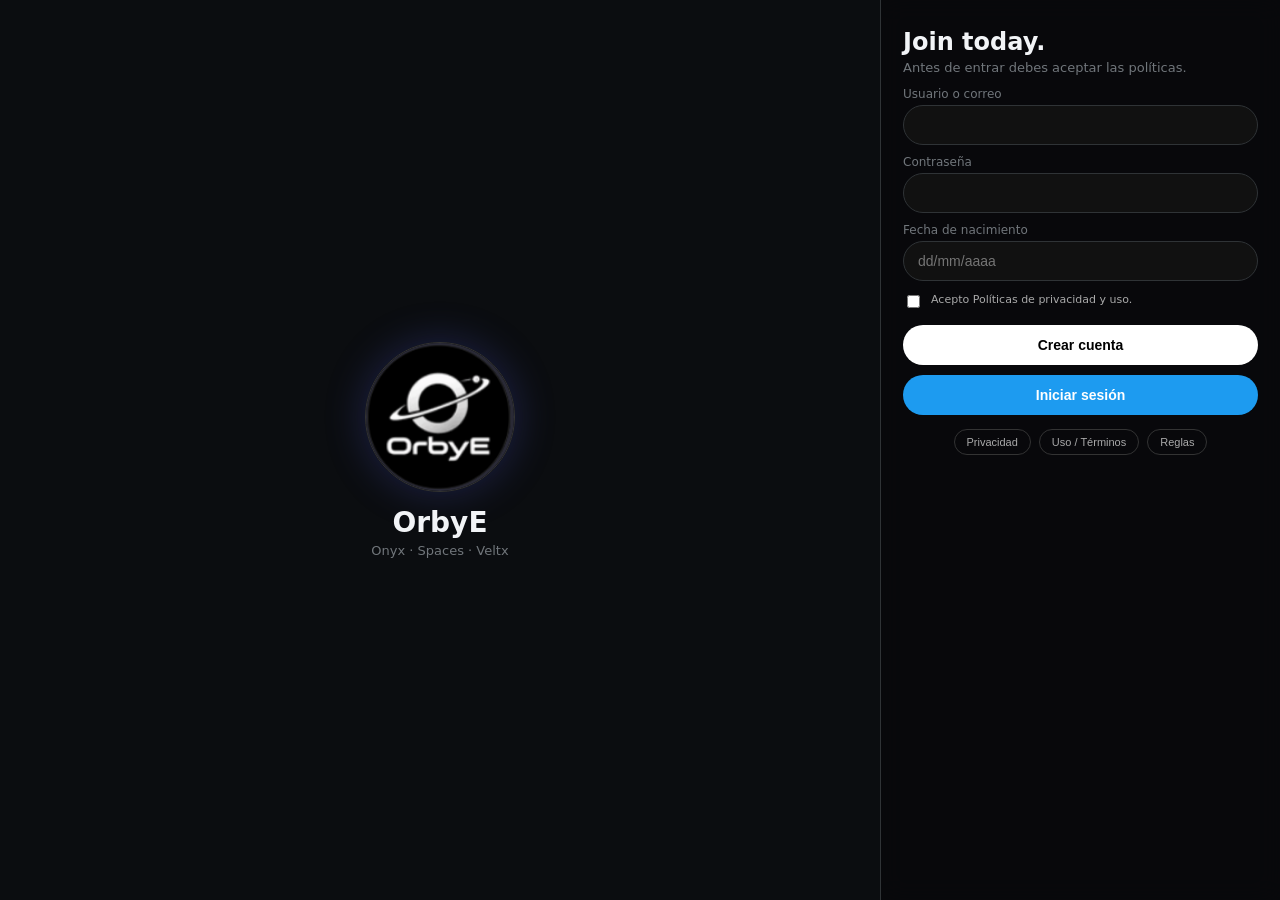
==== index.html @ 2e78db5b "Add files via upload" ====
<!DOCTYPE html>
<!--
══════════════════════════════════════════════════════════════
  OrbyE Corp v4 — PROPIEDAD DE DavidAvila (OrbyE Corporation) · Professional X layout · pure black · WallPass visual · Valt
  Cuenta creador: avilarodriguezdavid13@gmail.com
  Versión: OrbyE
  Fecha copia: 2026-10-12
  Este archivo es la copia de seguridad oficial del propietario.
  Si la cuenta es comprometida, el dueño puede restaurar desde este ZIP.
══════════════════════════════════════════════════════════════
-->

<html lang="es">
<head>
<meta charset="utf-8">
<meta name="viewport" content="width=device-width, initial-scale=1, maximum-scale=1, user-scalable=no, viewport-fit=cover">
<title>OrbyE</title>
<link rel="icon" href="[data-uri]">
<style>
:root{--bg:#000000;--panel:#0a0a0a;--panel2:#111111;--line:#2f3336;--text:#e7e9ea;--muted:#71767b;--accent:#1d9bf0;--blue:#1d9bf0;--red:#f4212e;--gold:#ffd700}
*{box-sizing:border-box}
body{margin:0;font-family:system-ui,-apple-system,BlinkMacSystemFont,"Segoe UI",Roboto,Helvetica,Arial,sans-serif;background:#000;color:var(--text);min-height:100vh}
#view-login{display:none;min-height:100vh;background:#000}
#view-login.on{display:flex}
.login-left{flex:1;display:flex;flex-direction:column;align-items:center;justify-content:center;background:radial-gradient(ellipse at 40% 40%,#14101c,#000 70%);padding:24px}
.login-left img.big{width:min(150px,42vw);height:min(150px,42vw);border-radius:50%;object-fit:cover;border:1px solid #333;box-shadow:0 0 40px rgba(88,101,242,.25)}
.login-left h1{margin:14px 0 4px;font-size:28px}
.login-left p{color:var(--muted);margin:0;font-size:13px}
.login-right{width:min(400px,100%);padding:28px 22px;background:#0a0a0e;border-left:1px solid var(--line);overflow-y:auto;max-height:100vh}
.login-right h1{margin:0 0 4px;font-size:24px}
.login-right .sub{color:var(--muted);margin:0 0 12px;font-size:13px}
.login-right label{display:block;font-size:12px;color:var(--muted);margin:10px 0 4px}
.login-right input:not([type=checkbox]){width:100%;padding:11px 14px;border-radius:999px;border:1px solid var(--line);background:#111;color:#fff;font-size:14px}
.btn{width:100%;padding:12px;border-radius:999px;border:0;font-weight:700;font-size:14px;cursor:pointer;margin-top:10px}
.btn-white{background:#fff;color:#000}.btn-blue{background:var(--blue);color:#fff}
.legal-links{display:flex;flex-wrap:wrap;gap:8px;margin-top:14px;justify-content:center}
.legal-links button{background:transparent;border:1px solid #333;color:#aaa;border-radius:999px;padding:6px 12px;font-size:11px;cursor:pointer}
#view-app{display:none}#view-app.on{display:flex;flex-direction:column;min-height:100vh}
.topbar{display:flex;align-items:center;gap:10px;padding:10px 14px;border-bottom:1px solid var(--line);background:#0a0a0e;position:sticky;top:0;z-index:40}
.topbar .brand{display:flex;align-items:center;gap:8px;font-weight:800}
.topbar .brand img{width:34px;height:34px;border-radius:50%;object-fit:cover;border:1px solid #2a2a36}
.topbar .grow{flex:1}
.topbar .who{display:flex;align-items:center;gap:8px;font-size:13px;color:var(--muted)}
.topbar .who .av,.topbar .who .av-letter{width:30px;height:30px;border-radius:50%;background:#252532;object-fit:cover;border:1px solid #333}
.topbar .who .av-letter{display:flex;align-items:center;justify-content:center;font-weight:800;font-size:12px}
.topbar button{background:var(--panel2);border:1px solid var(--line);color:#fff;border-radius:999px;padding:7px 12px;cursor:pointer;font-weight:600;font-size:12px}
.pill{font-size:11px;padding:3px 8px;border-radius:999px;background:#1a1a24;border:1px solid #333;color:#888}
.pill.ok{color:#6d6;border-color:#363}
.layout{display:flex;flex:1;min-height:0}
.side{width:220px;flex-shrink:0;background:#0b0b0f;border-right:1px solid #1c1c24;padding:12px 10px;overflow-y:auto}
.side button,.side a.nav{display:flex;align-items:center;gap:9px;width:100%;text-align:left;background:transparent;border:0;color:#b8b8c8;padding:9px 10px;border-radius:6px;cursor:pointer;font-size:13px;text-decoration:none;margin-bottom:1px}
.side button:hover,.side a.nav:hover,.side button.on{background:var(--panel2);color:#fff}
.main{flex:1;min-width:0;display:flex;flex-direction:column;overflow:auto}
.page{display:none;padding:16px;max-width:720px;width:100%;margin:0 auto}
.page.on{display:block}
.page.wide{max-width:1100px}
h2.pt{margin:0 0 12px;font-size:20px}
.verified{display:inline-flex;width:14px;height:14px;background:var(--blue);border-radius:50%;color:#fff;font-size:9px;align-items:center;justify-content:center;font-weight:900;margin-left:3px}
/* tabs */
.tabs{display:flex;gap:6px;margin-bottom:12px;flex-wrap:wrap}
.tabs button{background:#14141c;border:1px solid #2a2a36;color:#aaa;border-radius:999px;padding:8px 14px;cursor:pointer;font-weight:600;font-size:13px}
.tabs button.on{background:var(--accent);border-color:var(--accent);color:#fff}
/* home */
.home-feed{display:flex;flex-direction:column;gap:14px;max-width:720px;margin:0 auto}
.home-card{background:var(--panel);border:1px solid var(--line);border-radius:12px;overflow:hidden}
.home-card .hc-top{padding:10px 12px 0;display:flex;align-items:center;gap:8px;font-size:13px}
.home-card .hc-top b{color:#8ab4ff}
.home-card .media{background:#0a0a10;width:100%;max-height:480px;display:flex;align-items:center;justify-content:center}
.home-card .media video,.home-card .media img{width:100%;max-height:480px;object-fit:contain;background:#000}
.home-card .meta{padding:10px 12px;font-size:15px;font-weight:700}
.home-card .actions{display:flex;gap:6px;padding:0 12px 12px;flex-wrap:wrap}
.home-card .actions button{background:#1a1a24;border:1px solid #333;color:#ccc;border-radius:999px;padding:7px 12px;cursor:pointer;font-size:12px}
.home-card .actions button:hover{border-color:#555;color:#fff}
.home-empty{text-align:center;padding:40px 16px;color:var(--muted)}
.home-empty button{margin-top:10px;background:var(--red);border:0;color:#fff;font-weight:700;border-radius:999px;padding:10px 18px;cursor:pointer}
.del-btn{background:transparent;border:1px solid #442;color:#e88;border-radius:8px;padding:2px 8px;cursor:pointer;font-size:11px;margin-left:auto}
.del-btn:hover{background:#311;color:#f99}
/* ONYX feed */
#page-onyx{max-width:900px}
.onyx-list{min-height:120px}
.onyx-post{padding:12px 10px;border:1px solid var(--line);border-radius:8px;margin-bottom:10px;background:#0e0e14}
.onyx-post .row{display:flex;align-items:center;gap:8px;margin-bottom:6px}
.onyx-post .av{width:36px;height:36px;border-radius:50%;background:#252532;display:flex;align-items:center;justify-content:center;font-weight:800;font-size:13px;object-fit:cover}
.onyx-post b{color:#8ab4ff;font-size:14px}
.onyx-post .txt{font-size:15px;line-height:1.4}
.onyx-post .meta{color:#555;font-size:11px;margin-top:6px}
.onyx-post img.media{max-width:100%;max-height:320px;border-radius:12px;margin-top:8px;display:block}
.onyx-compose{display:flex;gap:8px;padding:12px 0 20px;border-top:1px solid var(--line);flex-wrap:wrap;align-items:center;background:transparent;margin-top:12px}
.onyx-compose input{flex:1;min-width:120px;background:#111;border:1px solid #333;color:#fff;border-radius:10px;padding:11px;font-size:14px}
.onyx-compose button{background:#1a1a22;border:1px solid #333;color:#ccc;border-radius:8px;padding:9px 11px;cursor:pointer}
.onyx-compose .send{background:var(--accent);border:0;color:#fff;font-weight:700;padding:10px 16px}
#emojiBar,#giphyDock{display:none;flex-wrap:wrap;gap:4px;padding:8px;background:#0c0c12;border:1px solid var(--line);border-radius:10px;margin-bottom:8px;max-height:160px;overflow:auto}
#emojiBar.on,#giphyDock.on{display:flex}
#emojiBar button{border:0;background:transparent;font-size:22px;cursor:pointer}
#giphyDock{flex-direction:column}
#giphyDock input{width:100%;margin-bottom:6px;padding:8px;border-radius:8px;border:1px solid #333;background:#111;color:#fff}
#giphyResults{display:flex;flex-wrap:wrap;gap:6px}
#giphyResults img{width:70px;height:70px;object-fit:cover;border-radius:8px;cursor:pointer}
/* ONYX GROUPS */
.groups-layout{display:grid;grid-template-columns:260px 1fr;gap:12px;min-height:420px}
@media(max-width:800px){.groups-layout{grid-template-columns:1fr}}
.groups-side{background:var(--panel);border:1px solid var(--line);border-radius:14px;display:flex;flex-direction:column;overflow:hidden}
.groups-side .gs-head{padding:12px;border-bottom:1px solid var(--line)}
.groups-side .gs-head input{width:100%;background:#0c0c12;border:1px solid #333;color:#fff;border-radius:10px;padding:9px 11px;font-size:13px;margin-bottom:8px}
.groups-side .gs-head button{width:100%;background:var(--accent);border:0;color:#fff;font-weight:700;border-radius:10px;padding:9px;cursor:pointer;font-size:13px}
.groups-list{flex:1;overflow:auto;padding:8px}
.g-item{padding:10px;border-radius:10px;cursor:pointer;margin-bottom:4px}
.g-item:hover,.g-item.on{background:#1a1a24}
.g-item b{display:block;font-size:13px}
.g-item span{font-size:11px;color:var(--muted)}
.groups-chat{background:var(--panel);border:1px solid var(--line);border-radius:14px;display:flex;flex-direction:column;min-height:420px}
.groups-chat .gc-head{padding:12px 14px;border-bottom:1px solid var(--line);font-weight:700}
.groups-chat .gc-msgs{flex:1;overflow:auto;padding:12px}
.groups-chat .gc-msgs .m{padding:8px 0;border-bottom:1px solid #1a1a24}
.groups-chat .gc-msgs .m b{color:#8ab4ff;font-size:13px}
.groups-chat .gc-in{display:flex;gap:8px;padding:10px;border-top:1px solid var(--line);flex-wrap:wrap}
.groups-chat .gc-in input{flex:1;min-width:100px;background:#0c0c12;border:1px solid #333;color:#fff;border-radius:10px;padding:10px}
.groups-chat .gc-in button{background:var(--accent);border:0;color:#fff;font-weight:700;border-radius:10px;padding:10px 14px;cursor:pointer}
.groups-empty{color:#666;text-align:center;padding:40px 16px;font-size:13px}
/* Spaces */
.space-list{display:grid;gap:10px}
.space-item{background:var(--panel);border:1px solid var(--line);border-radius:12px;padding:14px;cursor:pointer}
.space-item:hover{border-color:#3a3a55}
.space-item .tag{display:inline-block;font-size:10px;font-weight:700;color:var(--blue);background:rgba(29,155,240,.12);padding:2px 7px;border-radius:6px;margin-bottom:6px}
.space-create{display:flex;gap:8px;margin-bottom:12px;flex-wrap:wrap}
.space-create input{flex:1;min-width:110px;background:#111;border:1px solid #333;color:#fff;border-radius:10px;padding:10px}
.space-create button{background:var(--accent);border:0;color:#fff;font-weight:700;border-radius:10px;padding:10px 14px;cursor:pointer}
.space-room{display:none}.space-room.on{display:block}
.space-room .back{background:transparent;border:1px solid #333;color:#ccc;border-radius:8px;padding:6px 12px;cursor:pointer;margin-bottom:10px}
.space-posts{background:var(--panel);border:1px solid var(--line);border-radius:12px;min-height:180px;padding:12px}
.composer{display:flex;gap:8px;margin-top:10px;flex-wrap:wrap}
.composer input{flex:1;background:#111;border:1px solid #333;color:#fff;border-radius:10px;padding:10px}
.composer button{background:var(--accent);border:0;color:#fff;font-weight:700;border-radius:10px;padding:10px 14px;cursor:pointer}
/* Veltx studio */
.veltx-actions{display:flex;gap:8px;margin-bottom:12px;flex-wrap:wrap}
.veltx-actions button{background:var(--red);border:0;color:#fff;font-weight:700;border-radius:8px;padding:10px 18px;cursor:pointer;font-size:13px}
.veltx-actions button.sec{background:var(--panel2);border:1px solid var(--line);border-radius:8px}
.veltx-grid{display:grid;grid-template-columns:repeat(auto-fill,minmax(160px,1fr));gap:12px}
.veltx-card{background:var(--panel);border:1px solid var(--line);border-radius:14px;overflow:hidden;aspect-ratio:9/16;display:flex;align-items:center;justify-content:center;color:var(--muted);font-size:12px;position:relative;cursor:pointer}
.editor-box{display:none;background:linear-gradient(180deg,#14141e,#101018);border:1px solid #2e2e3a;border-radius:16px;padding:18px;margin-bottom:16px;box-shadow:0 8px 32px rgba(0,0,0,.35)}
.editor-box.on{display:block}
.editor-box .ed-head{display:flex;align-items:center;justify-content:space-between;margin-bottom:12px}
.editor-box .ed-head b{font-size:16px}
.editor-box .ed-grid{display:grid;grid-template-columns:1.1fr 0.9fr;gap:16px}
@media(max-width:800px){.editor-box .ed-grid{grid-template-columns:1fr}}
.editor-box input,.editor-box textarea{width:100%;background:#0c0c12;border:1px solid #2a2a36;color:#fff;border-radius:12px;padding:11px 12px;margin:6px 0;font-size:13px}
.editor-box .row{display:flex;gap:8px;flex-wrap:wrap;margin-top:8px}
.editor-box .row button{background:var(--accent);border:0;color:#fff;font-weight:700;border-radius:999px;padding:10px 16px;cursor:pointer;font-size:13px}
.editor-box .tools{display:flex;gap:6px;flex-wrap:wrap;margin:8px 0}
.editor-box .tools button{background:#1a1a24;border:1px solid #333;color:#ccc;border-radius:8px;padding:8px 12px;cursor:pointer;font-size:12px}
.editor-box .tools button.on{border-color:var(--accent);color:#fff}
.editor-box .preview-box{background:#0a0a10;border:1px dashed #333;border-radius:14px;min-height:260px;display:flex;align-items:center;justify-content:center;overflow:hidden;color:#666;font-size:13px;position:relative}
.editor-box .preview-box video,.editor-box .preview-box img{max-width:100%;max-height:360px;display:block}
.editor-box .overlay-text{position:absolute;left:50%;top:40%;transform:translate(-50%,-50%);color:#fff;font-weight:800;font-size:22px;text-shadow:0 2px 8px #000;pointer-events:none;text-align:center;max-width:90%}
.news-item{background:var(--panel);border:1px solid var(--line);border-radius:12px;padding:14px;margin-bottom:10px}
.news-item h3{margin:0 0 6px;font-size:15px}
.news-item p{margin:0;color:var(--muted);font-size:13px;line-height:1.45}
.wp-grid{display:grid;grid-template-columns:repeat(auto-fill,minmax(200px,1fr));gap:10px}
.wp-card{background:var(--panel);border:1px solid var(--line);border-radius:12px;padding:16px}
.wp-card button{margin-top:10px;width:100%;background:var(--panel2);border:1px solid var(--line);color:#fff;border-radius:999px;padding:9px;font-weight:700}
.wp-card button:disabled{opacity:.5}
.prof-wrap{max-width:480px}
.prof-banner{height:140px;background:linear-gradient(135deg,#1a1040,#0c1220 60%,#12101a);border-radius:16px 16px 0 0;border:1px solid var(--line);border-bottom:0;background-size:cover;background-position:center;position:relative}
.prof-banner .edit-ban{position:absolute;right:10px;bottom:10px;background:rgba(0,0,0,.55);border:1px solid #444;color:#fff;border-radius:999px;padding:6px 12px;font-size:12px;cursor:pointer}
.prof-body{background:var(--panel);border:1px solid var(--line);border-radius:0 0 16px 16px;padding:0 16px 18px}
.prof-av-row{display:flex;align-items:flex-end;gap:12px;margin-top:-36px}
.prof-av{width:80px;height:80px;border-radius:50%;background:#1e1e2a;border:3px solid var(--panel);display:flex;align-items:center;justify-content:center;font-weight:800;font-size:28px;overflow:hidden;position:relative;cursor:pointer;flex-shrink:0}
.prof-av img{width:100%;height:100%;object-fit:cover}
.prof-av .cam{position:absolute;inset:0;background:rgba(0,0,0,.45);display:none;align-items:center;justify-content:center;font-size:20px}
.prof-av:hover .cam{display:flex}
.prof-names{padding-bottom:6px}
.prof-names .n{font-weight:800;font-size:18px}
.prof-names .m{color:var(--muted);font-size:12px;margin-top:2px}
.prof-field{margin-top:12px}
.prof-field label{display:block;font-size:11px;color:var(--muted);margin-bottom:4px}
.prof-field textarea,.prof-field input{width:100%;background:#0e0e14;border:1px solid #2a2a36;color:#fff;border-radius:12px;padding:11px 12px;font-size:13px;font-family:inherit}
.prof-actions{display:flex;gap:8px;margin-top:12px;flex-wrap:wrap}
.prof-actions button{border:0;border-radius:999px;padding:10px 16px;font-weight:700;cursor:pointer;font-size:13px}
.prof-actions .save{background:var(--accent);color:#fff}
.prof-pass{margin-top:18px;padding-top:14px;border-top:1px solid var(--line)}
.prof-pass h3{margin:0 0 8px;font-size:14px}
.chat-box{background:var(--panel);border:1px solid var(--line);border-radius:12px;display:flex;flex-direction:column;min-height:320px}
.chat-msgs{flex:1;overflow:auto;padding:12px}
.chat-in{display:flex;gap:8px;padding:10px;border-top:1px solid var(--line)}
.chat-in input{flex:1;background:#111;border:1px solid #333;color:#fff;border-radius:10px;padding:10px}
.chat-in button{background:var(--accent);border:0;color:#fff;font-weight:700;border-radius:10px;padding:10px 12px;cursor:pointer}
.footer{padding:16px;border-top:1px solid var(--line);display:flex;flex-wrap:wrap;gap:10px;align-items:center;justify-content:center;font-size:12px;color:#666;margin-top:40px;position:relative}
.footer button{background:transparent;border:1px solid #333;color:#aaa;border-radius:999px;padding:6px 12px;cursor:pointer;font-size:11px}
#legalView{display:none;position:fixed;inset:0;z-index:90000;background:#0a0a0e;overflow:auto;padding:24px}
#legalView.on{display:block}
#legalView .inner{max-width:560px;margin:0 auto}
#legalView h1{font-size:22px;margin:0 0 12px}
#legalView p,#legalView li{color:#bbb;font-size:14px;line-height:1.55}
#legalView .actions{display:flex;gap:10px;margin-top:20px;flex-wrap:wrap}
#legalView .actions button{border:0;border-radius:999px;padding:11px 20px;font-weight:700;cursor:pointer}
#legalView .ok{background:var(--accent);color:#fff}
#legalView .back{background:#222;color:#fff}
#rulesModal{display:none;position:fixed;inset:0;z-index:100000;background:rgba(0,0,0,.85);align-items:center;justify-content:center;padding:20px}
#rulesModal.on{display:flex}
#rulesModal .box{max-width:460px;width:100%;background:#12121a;border:1px solid #333;border-radius:16px;padding:24px;text-align:center}
#rulesModal ul{text-align:left;color:#bbb;font-size:13px;line-height:1.55;margin:0 0 16px;padding-left:18px}
#rulesModal button{background:var(--accent);border:0;color:#fff;font-weight:700;border-radius:999px;padding:11px 24px;cursor:pointer}
#xeiePanel{display:none;position:fixed;bottom:16px;right:16px;z-index:150000;width:min(420px,94vw);height:min(560px,80vh);background:#0c0c12;border:1px solid #2a2a36;border-radius:16px;flex-direction:column;overflow:hidden;box-shadow:0 12px 48px rgba(0,0,0,.55)}
#xeiePanel.on{display:flex}
#xeiePanel .hd{padding:11px;border-bottom:1px solid var(--line);display:flex;align-items:center;font-weight:700}
#xeiePanel .hd button{margin-left:auto;background:transparent;border:0;color:#aaa;cursor:pointer;font-size:16px}
#xeieMsgs{flex:1;overflow:auto;padding:11px;font-size:13px}
#xeieMsgs .b{margin-bottom:9px;padding:8px 10px;border-radius:10px;background:#16161f;line-height:1.45}
#xeieMsgs .b.me{background:#1a2040}
#xeieIn{display:flex;gap:6px;padding:10px;border-top:1px solid var(--line)}
#xeieIn input{flex:1;background:#111;border:1px solid #333;color:#fff;border-radius:10px;padding:10px}
#xeieIn button{background:var(--accent);border:0;color:#fff;font-weight:700;border-radius:10px;padding:10px 12px;cursor:pointer}
@media(max-width:720px){.side{width:52px}.side button span,.side a.nav span{display:inline}.login-left{display:none}}

.home-hero{display:grid;grid-template-columns:1fr 200px;gap:14px;margin-bottom:16px}
@media(max-width:800px){.home-hero{grid-template-columns:1fr}}
.clock-card{background:linear-gradient(145deg,#12121a,#0a0a10);border:1px solid var(--line);border-radius:12px;padding:14px;text-align:center}
.clock-card .time{font-size:28px;font-weight:800;font-variant-numeric:tabular-nums;letter-spacing:1px;transition:color .4s}
.clock-card .date{color:var(--muted);font-size:12px;margin-top:4px}
.clock-card .colors{display:flex;gap:6px;justify-content:center;margin-top:10px;flex-wrap:wrap}
.clock-card .colors button{width:18px;height:18px;border-radius:50%;border:2px solid #333;cursor:pointer;padding:0}
.home-section{margin-bottom:18px}
.home-section h3{font-size:14px;margin:0 0 10px;color:#ccc;display:flex;align-items:center;gap:8px}
.home-section h3 span{font-size:11px;color:#666;font-weight:500}
.news-grid{display:grid;grid-template-columns:repeat(auto-fill,minmax(200px,1fr));gap:10px}
.news-card{background:var(--panel);border:1px solid var(--line);border-radius:10px;padding:12px;font-size:13px}
.news-card b{display:block;margin-bottom:4px}
.news-card .t{color:#666;font-size:11px}
.feat-row{display:flex;gap:10px;overflow-x:auto;padding-bottom:6px}
.feat-item{min-width:160px;background:var(--panel);border:1px solid var(--line);border-radius:10px;padding:10px;font-size:12px}
.topbar .bell{position:relative;background:transparent;border:1px solid var(--line);color:#ccc;border-radius:999px;width:36px;height:36px;cursor:pointer;font-size:16px}
.topbar .bell .dot{position:absolute;top:4px;right:4px;width:8px;height:8px;background:var(--red);border-radius:50%;display:none}
.topbar .bell .dot.on{display:block}
#notifPanel{display:none;position:absolute;right:12px;top:52px;width:min(320px,92vw);max-height:360px;overflow:auto;background:#0e0e14;border:1px solid var(--line);border-radius:12px;z-index:100;box-shadow:0 12px 40px rgba(0,0,0,.5)}
#notifPanel.on{display:block}
#notifPanel .n{padding:10px 12px;border-bottom:1px solid #1a1a22;font-size:12px}
#notifPanel .n b{display:block;margin-bottom:2px}
.sam-preview{display:flex;gap:14px;align-items:center;background:var(--panel);border:1px solid var(--line);border-radius:12px;padding:14px;margin-bottom:12px}
.sam-preview img{width:88px;height:88px;border-radius:12px;object-fit:cover;background:#111}
.sam-preview .info{flex:1}
.sam-preview .info h3{margin:0 0 6px;font-size:16px}
.sam-preview .info p{margin:0;color:var(--muted);font-size:12px;line-height:1.4}
.comment-box{margin-top:8px;padding-top:8px;border-top:1px solid #1a1a22}
.comment-box .clist{font-size:12px;margin-bottom:6px;max-height:120px;overflow:auto}
.comment-box .c{padding:4px 0;color:#bbb}
.comment-box .c b{color:#8ab4ff}
.comment-box .row{display:flex;gap:6px}
.comment-box input{flex:1;background:#111;border:1px solid #333;color:#fff;border-radius:8px;padding:7px 10px;font-size:12px}
.comment-box button{background:var(--accent);border:0;color:#fff;border-radius:8px;padding:7px 12px;cursor:pointer;font-size:12px}
#page-friends .f-grid{display:grid;grid-template-columns:1fr 1fr;gap:12px}
@media(max-width:700px){#page-friends .f-grid{grid-template-columns:1fr}}
.friend-card{background:var(--panel);border:1px solid var(--line);border-radius:10px;padding:12px}
.dm-box{height:280px;overflow:auto;background:#0a0a10;border:1px solid var(--line);border-radius:10px;padding:10px;margin-bottom:8px}
.dm-box .m{margin-bottom:8px;font-size:13px}
.dm-box .m.me{text-align:right}
.dm-box .m span{display:inline-block;background:#1a1a24;padding:6px 10px;border-radius:10px;max-width:80%}
.dm-box .m.me span{background:#1a2840}
.ver-badge{font-size:10px;color:#666;margin-left:8px}


#floatPicker{display:none;position:fixed;z-index:200000;width:280px;background:#0e0e14;border:1px solid #333;border-radius:14px;box-shadow:0 16px 48px rgba(0,0,0,.55);overflow:hidden}
#floatPicker.on{display:block}
#floatPicker .fp-hd{padding:8px 10px;background:#14141c;cursor:move;display:flex;align-items:center;gap:8px;font-size:12px;font-weight:700}
#floatPicker .fp-hd button{margin-left:auto;background:transparent;border:0;color:#aaa;cursor:pointer;font-size:14px}
#floatPicker .fp-tabs{display:flex;border-bottom:1px solid #222}
#floatPicker .fp-tabs button{flex:1;background:transparent;border:0;color:#888;padding:8px;cursor:pointer;font-size:12px}
#floatPicker .fp-tabs button.on{color:#fff;border-bottom:2px solid var(--accent)}
#floatPicker .fp-body{padding:8px;max-height:220px;overflow:auto}
#floatPicker .fp-emojis{display:flex;flex-wrap:wrap;gap:4px}
#floatPicker .fp-emojis button{border:0;background:transparent;font-size:22px;cursor:pointer;padding:4px}
#floatPicker .fp-gifs{display:flex;flex-wrap:wrap;gap:6px}
#floatPicker .fp-gifs img{width:76px;height:76px;object-fit:cover;border-radius:8px;cursor:pointer}
#floatPicker input{width:100%;margin-bottom:8px;padding:8px;border-radius:8px;border:1px solid #333;background:#111;color:#fff;font-size:12px}
.veltx-watch{display:none;position:fixed;inset:0;z-index:90050;background:#000;grid-template-columns:1fr 340px}
.veltx-watch.on{display:grid}
@media(max-width:800px){.veltx-watch{grid-template-columns:1fr}}
.veltx-watch .vw-stage{display:flex;align-items:center;justify-content:center;background:#000;position:relative;min-height:100vh}
.veltx-watch .vw-stage video,.veltx-watch .vw-stage img{max-width:100%;max-height:100vh;object-fit:contain}
.veltx-watch .vw-side{border-left:1px solid #222;background:#0a0a0e;display:flex;flex-direction:column;max-height:100vh}
.veltx-watch .vw-side .hd{padding:12px;border-bottom:1px solid #222;display:flex;align-items:center;gap:8px}
.veltx-watch .vw-side .hd button{margin-left:auto;background:#222;border:0;color:#ccc;border-radius:8px;padding:6px 10px;cursor:pointer}
.veltx-watch .vw-comments{flex:1;overflow:auto;padding:12px}
.veltx-watch .vw-comments .c{padding:8px 0;border-bottom:1px solid #1a1a22;font-size:13px}
.veltx-watch .vw-comments .c b{color:#8ab4ff}
.veltx-watch .vw-compose{padding:10px;border-top:1px solid #222;display:flex;gap:6px;flex-wrap:wrap;align-items:center}
.veltx-watch .vw-compose input{flex:1;min-width:120px;background:#111;border:1px solid #333;color:#fff;border-radius:999px;padding:10px 14px}
.veltx-watch .vw-compose button{background:#222;border:0;color:#fff;border-radius:999px;padding:8px 12px;cursor:pointer}
.veltx-watch .vw-compose button.send{background:var(--accent)}
.veltx-watch .vw-actions{position:absolute;right:16px;bottom:80px;display:flex;flex-direction:column;gap:12px}
.veltx-watch .vw-actions button{width:48px;height:48px;border-radius:50%;background:rgba(30,30,40,.85);border:0;color:#fff;font-size:18px;cursor:pointer}
.veltx-card{cursor:pointer}


.page h2{font-size:26px;font-weight:800;letter-spacing:-0.03em;margin:0 0 6px}
.page .lead{color:var(--muted);font-size:14px;margin:0 0 20px}
.home-section{margin-bottom:28px}
.home-section h3{font-size:12px;text-transform:uppercase;letter-spacing:0.1em;color:#6a6a7a;margin:0 0 12px;font-weight:700}
.feat-row{display:grid;grid-template-columns:repeat(3,1fr);gap:12px}
@media(max-width:800px){.feat-row{grid-template-columns:1fr 1fr}}
@media(max-width:520px){.feat-row{grid-template-columns:1fr}}
.feat-item{background:linear-gradient(160deg,#14141c,#0a0a10);border:1px solid var(--line);border-radius:16px;padding:16px;transition:border-color .2s,transform .15s}
.feat-item:hover{border-color:#3a3a50;transform:translateY(-2px)}
.feat-item b{font-size:15px;display:block;margin-bottom:6px}
.news-card{border-radius:16px}
.clock-card{border-radius:20px;padding:18px 20px}
.clock-card .time{font-size:32px;font-weight:800}
.home-card{border-radius:16px}
.side button.on{background:rgba(91,140,255,.12);color:#fff}
.links-hero{position:relative;border-radius:20px;overflow:hidden;min-height:300px;margin-bottom:16px;border:1px solid var(--line);background:#0a0a0e}
.links-hero .bg{position:absolute;inset:0;background:radial-gradient(ellipse at 50% 20%,#4a1818 0%,#0a0a0e 65%),url('https://images.unsplash.com/photo-1578662996442-48f60103fc96?w=1200&q=80') center/cover;opacity:.85}
.links-hero .overlay{position:relative;z-index:1;min-height:300px;display:flex;flex-direction:column;align-items:center;justify-content:center;text-align:center;padding:28px;background:linear-gradient(180deg,rgba(0,0,0,.35),rgba(0,0,0,.8))}
.links-hero h2{font-size:clamp(22px,4vw,32px);margin:0 0 8px;font-weight:900;letter-spacing:-0.02em}
.links-hero p{color:#ccc;max-width:440px;font-size:13px;margin:0 0 16px;line-height:1.5}
.links-hero .badge{display:inline-block;background:rgba(255,255,255,.08);border:1px solid rgba(255,255,255,.18);border-radius:999px;padding:5px 14px;font-size:11px;margin-bottom:12px;color:#ddd}
.links-hero a.btn{display:inline-block;background:#fff;color:#000;font-weight:800;text-decoration:none;border-radius:12px;padding:12px 22px;font-size:14px}
.veltx-hint{background:linear-gradient(90deg,#1a1020,#0c0c12);border:1px solid #332;border-radius:14px;padding:12px 16px;margin-bottom:14px;font-size:13px;color:#ccc}
.veltx-hint b{color:#ff6b8a}


html,body{min-height:100%;}
body{
  background-color:#000 !important;
  background-image:none !important;
  background-size:cover !important;
  background-position:center center !important;
  background-repeat:no-repeat !important;
  background-attachment:fixed !important;
}
#view-login,#view-app{background:transparent !important;}
.login-left{background:transparent !important;}
.login-right{background:rgba(8,8,12,.82) !important;backdrop-filter:blur(12px);}
.topbar{background:rgba(8,8,12,.75) !important;backdrop-filter:blur(14px);}
.side{background:rgba(6,6,10,.8) !important;backdrop-filter:blur(12px);}
.main{background:rgba(5,5,8,.55) !important;}
.footer{background:rgba(5,5,8,.7) !important;}
#xeiePanel,#floatPicker,#notifPanel{backdrop-filter:blur(10px);}


/* —— Animaciones 2026 —— */
@keyframes pulse-bell{0%,100%{transform:rotate(0)}15%{transform:rotate(14deg)}30%{transform:rotate(-12deg)}45%{transform:rotate(8deg)}60%{transform:rotate(-6deg)}75%{transform:rotate(3deg)}}
@keyframes pop-heart{0%{transform:scale(1)}40%{transform:scale(1.45)}100%{transform:scale(1)}}
@keyframes fade-up{from{opacity:0;transform:translateY(12px)}to{opacity:1;transform:translateY(0)}}
@keyframes soft-in{from{opacity:0}to{opacity:1}}
@keyframes ring-glow{0%,100%{box-shadow:0 0 0 0 rgba(91,140,255,.4)}50%{box-shadow:0 0 0 8px rgba(91,140,255,0)}}
.bell.ring{animation:pulse-bell .7s ease}
.heart-pop{animation:pop-heart .45s cubic-bezier(.2,1.4,.4,1)}
.page.on{animation:fade-up .35s ease}
.feat-item,.news-card,.home-card,.space-item,.veltx-card{animation:fade-up .4s ease both}
.side button,.side a.nav{transition:background .2s,color .2s,transform .15s}
.side button:active{transform:scale(.97)}
button,a.btn{.transition:transform .15s,opacity .15s}
button:active{transform:scale(.96)}
.pill.ok{animation:ring-glow 2.5s infinite}
.like-btn.liked{color:#ff5c7a}


.prof-wrap{max-width:560px;margin:0 auto}
.prof-banner{height:140px;border-radius:16px 16px 0 0;background:linear-gradient(135deg,#1a1a40,#0a0a12);position:relative;overflow:hidden}
.prof-banner img{width:100%;height:100%;object-fit:cover}
.prof-head{display:flex;gap:14px;align-items:flex-end;padding:0 16px;margin-top:-40px;position:relative;z-index:2}
.prof-av{width:88px;height:88px;border-radius:50%;border:3px solid #0a0a0e;background:#222;object-fit:cover;display:block}
.prof-av-ph{width:88px;height:88px;border-radius:50%;border:3px solid #0a0a0e;background:#2a2a35;display:flex;align-items:center;justify-content:center;font-size:32px;color:#666}
.prof-meta{flex:1;padding-bottom:8px}
.prof-meta .name{font-size:20px;font-weight:800}
.prof-meta .role{font-size:12px;color:#888}
.prof-stats{display:flex;gap:18px;padding:14px 16px;font-size:14px}
.prof-stats b{color:#fff}
.prof-actions{display:flex;gap:8px;padding:0 16px 16px;flex-wrap:wrap}
.prof-actions button{border:0;border-radius:999px;padding:10px 16px;cursor:pointer;font-weight:700;font-size:13px}
.prof-actions .pri{background:var(--accent);color:#fff}
.prof-actions .sec{background:#222;color:#ccc}
.badge-friend{display:inline-flex;align-items:center;gap:4px;background:linear-gradient(90deg,#7b2ff7,#f107a3);color:#fff;font-size:10px;font-weight:800;padding:2px 8px;border-radius:999px;margin-left:6px}
.veltx-meta{font-size:12px;color:#9a9aaa;margin:6px 0 0}
.veltx-meta a,.veltx-meta button.link{background:none;border:0;color:#8ab4ff;cursor:pointer;font-size:12px;padding:0;text-decoration:underline}
#floatPicker{z-index:200000 !important}


/* Verified badges */
.badge-user{display:inline-flex;align-items:center;justify-content:center;width:16px;height:16px;border-radius:50%;background:#1d9bf0;color:#fff;font-size:10px;font-weight:900;margin-left:4px;vertical-align:middle}
.badge-oc{display:inline-flex;align-items:center;justify-content:center;width:16px;height:16px;border-radius:50%;background:#e11d48;color:#fff;font-size:10px;font-weight:900;margin-left:4px;vertical-align:middle;box-shadow:0 0 0 2px rgba(225,29,72,.25)}
.badge-oc .oc-check,.badge-oc span{display:none}
.badge-oc::after{content:"✓";font-size:10px;line-height:1}
.user-verified{display:inline-flex;align-items:center;justify-content:center;width:18px;height:18px;border-radius:50%;background:#1d9bf0;color:#fff;font-size:11px;font-weight:900;margin-left:4px;flex-shrink:0;line-height:1}
.user-verified::after{content:"✓"}
/* Home 2026 layout */
.home-layout{display:grid;grid-template-columns:1fr 340px;gap:18px;align-items:start}
@media(max-width:960px){.home-layout{grid-template-columns:1fr}}
.home-main{min-width:0}
.home-side{position:sticky;top:12px}
.veltx-rail{background:rgba(10,10,16,.85);border:1px solid #222;border-radius:18px;overflow:hidden;border-image:none;box-shadow:0 0 0 1px rgba(0,200,255,.15),0 0 24px rgba(0,140,255,.08)}
.veltx-rail .rail-hd{padding:12px 14px;font-weight:800;font-size:13px;letter-spacing:.06em;text-transform:uppercase;color:#8ec8ff;border-bottom:1px solid #1a1a24;display:flex;align-items:center;gap:8px}
.veltx-rail .rail-hd::before{content:"";width:8px;height:8px;border-radius:50%;background:#3af;box-shadow:0 0 10px #3af}
.veltx-rail .rail-body{max-height:min(72vh,640px);overflow-y:auto !important;overscroll-behavior:contain;padding:10px;display:flex;flex-direction:column;gap:10px;-webkit-overflow-scrolling:touch}
.veltx-rail .rail-item{background:#0c0c14;border:1px solid #222;border-radius:14px;overflow:hidden;cursor:pointer;transition:border-color .2s,transform .15s}
.veltx-rail .rail-item:hover{border-color:#3af6;transform:translateY(-1px)}
.veltx-rail .rail-thumb{aspect-ratio:16/10;background:#111;display:flex;align-items:center;justify-content:center;position:relative}
.veltx-rail .rail-thumb video,.veltx-rail .rail-thumb img{width:100%;height:100%;object-fit:cover}
.veltx-rail .rail-thumb .play{position:absolute;width:44px;height:44px;border-radius:50%;border:2px solid #fff;display:flex;align-items:center;justify-content:center;background:rgba(0,0,0,.35);font-size:16px;color:#fff}
.veltx-rail .rail-info{padding:8px 10px;font-size:12px}
.veltx-rail .rail-info b{display:block;font-size:13px;margin-bottom:2px}
/* YouTube-like player with neon bar */
.yt-player{background:rgba(8,8,14,.9);border-radius:16px;overflow:hidden;border:1px solid #1a2a3a;box-shadow:0 0 0 1px rgba(0,180,255,.2),inset 0 0 40px rgba(0,40,80,.25);margin-bottom:14px}
.yt-player .stage{position:relative;background:#000;aspect-ratio:16/9;display:flex;align-items:center;justify-content:center}
.yt-player .stage video{width:100%;height:100%;object-fit:contain;background:#000}
.yt-player .neon-bar{height:4px;background:#000;box-shadow:0 0 12px rgba(0,200,255,.7);width:100%}
.yt-player .meta{padding:12px 14px;display:flex;gap:12px;align-items:center}
.yt-player .meta img{width:40px;height:40px;border-radius:50%;object-fit:cover;background:#222}
.yt-player .meta .av{width:40px;height:40px;border-radius:50%;background:#2a2a35;display:flex;align-items:center;justify-content:center;font-weight:800;color:#888}
/* Scroll fix */
.main{overflow-y:auto !important;overflow-x:hidden;height:calc(100vh - 56px);-webkit-overflow-scrolling:touch}
#page-veltx.page,#page-home.page{overflow:visible}
.veltx-grid{max-height:none !important;overflow:visible}
.page.wide{max-width:100%}
/* Comments edit */
.c-actions{display:inline-flex;gap:6px;margin-left:8px}
.c-actions button{background:transparent;border:0;color:#7a7a8a;font-size:11px;cursor:pointer}
.c-actions button:hover{color:#fff}
/* Staff */
.staff-tools{display:flex;flex-wrap:wrap;gap:8px;margin-bottom:12px}
.staff-tools button{background:#1a1a28;border:1px solid #333;color:#ccc;border-radius:10px;padding:8px 12px;cursor:pointer;font-size:12px}
.staff-tools button:hover{border-color:#5b8cff;color:#fff}
/* GIF pending chip */
.gif-chip{display:inline-flex;align-items:center;gap:6px;background:#151520;border:1px solid #333;border-radius:10px;padding:4px 8px;margin:6px 0}
.gif-chip img{width:48px;height:48px;object-fit:cover;border-radius:6px}
.gif-chip button{background:transparent;border:0;color:#f66;cursor:pointer;font-size:14px}


/*  badge — red bg + check */
.badge-oc{display:inline-flex;align-items:center;gap:4px;padding:3px 10px;border-radius:999px;font-size:10px;font-weight:800;color:#fff;background:#e11d2e;box-shadow:0 0 12px rgba(225,29,46,.4);margin-left:6px;vertical-align:middle;letter-spacing:.02em}

/* Search */
.search-wrap{position:relative;flex:1;max-width:420px;margin:0 12px}
.search-wrap input{width:100%;background:#12121a;border:1px solid #2a2a36;color:#fff;border-radius:999px;padding:10px 16px 10px 38px;font-size:13px}
.search-wrap::before{content:"⌕";position:absolute;left:14px;top:50%;transform:translateY(-50%);color:#666;font-size:14px;pointer-events:none}
#searchDrop{display:none;position:absolute;left:0;right:0;top:110%;background:#0e0e16;border:1px solid #2a2a36;border-radius:14px;max-height:360px;overflow:auto;z-index:50000;box-shadow:0 16px 40px rgba(0,0,0,.5)}
#searchDrop.on{display:block}
#searchDrop .s-sec{padding:8px 12px 4px;font-size:10px;text-transform:uppercase;letter-spacing:.08em;color:#666;font-weight:700}
#searchDrop .s-item{display:flex;gap:10px;align-items:center;padding:10px 12px;cursor:pointer;border-top:1px solid #1a1a22}
#searchDrop .s-item:hover{background:#16161f}
#searchDrop .s-item img,#searchDrop .s-item .av{width:36px;height:36px;border-radius:50%;object-fit:cover;background:#222;flex-shrink:0}
#searchDrop .s-item b{display:block;font-size:13px}
#searchDrop .s-item span{font-size:11px;color:#888}
/* Groups modern */
.group-card{display:flex;gap:12px;align-items:center;padding:12px;border-radius:14px;background:#12121a;border:1px solid #222;cursor:pointer;margin-bottom:8px;transition:border-color .2s}
.group-card:hover,.group-card.on{border-color:#5b8cff}
.group-card .g-ban{width:56px;height:56px;border-radius:12px;object-fit:cover;background:linear-gradient(135deg,#1a1a40,#0a0a12);flex-shrink:0}
.group-card .g-logo{width:40px;height:40px;border-radius:50%;object-fit:cover;background:#222;margin-left:-20px;margin-top:20px;border:2px solid #12121a;position:relative}
.group-card .g-meta{flex:1;min-width:0}
.group-card .g-meta b{display:block;font-size:13px}
.group-card .g-meta span{font-size:11px;color:#888}
/* Rail scroll */
.veltx-rail .rail-body{max-height:min(72vh,640px);overflow-y:auto;overscroll-behavior:contain}
.home-layout{min-height:60vh}
.main{overflow-y:auto !important}
/* Profile videos grid */
.prof-videos{display:grid;grid-template-columns:repeat(auto-fill,minmax(140px,1fr));gap:8px;padding:0 16px 20px}
.prof-videos .pv{aspect-ratio:9/16;border-radius:12px;overflow:hidden;background:#111;cursor:pointer;border:1px solid #222}
.prof-videos .pv video,.prof-videos .pv img{width:100%;height:100%;object-fit:cover}


/* FORCE SCROLL */
html,body{height:100%;overflow:hidden}
.shell,.app,#view-app{height:100%;display:flex;flex-direction:column;overflow:hidden}
.main{flex:1 !important;overflow-y:scroll !important;overflow-x:hidden !important;min-height:0 !important;-webkit-overflow-scrolling:touch}
.home-layout{display:grid !important;grid-template-columns:1fr minmax(260px,320px) !important;gap:16px;align-items:stretch;min-height:calc(100vh - 120px)}
.home-side{min-height:0;display:flex;flex-direction:column}
.veltx-rail{flex:1;display:flex;flex-direction:column;min-height:420px;max-height:calc(100vh - 100px);overflow:hidden !important}
.veltx-rail .rail-body{flex:1 !important;overflow-y:scroll !important;overflow-x:hidden !important;max-height:none !important;min-height:200px !important;-webkit-overflow-scrolling:touch;overscroll-behavior:contain;padding:10px;gap:10px}
.veltx-rail .rail-item{flex-shrink:0}
/*  = red pill + white check in circle */
.badge-oc{display:inline-flex !important;align-items:center;gap:6px;padding:4px 12px 4px 6px;border-radius:999px;font-size:11px;font-weight:800;color:#fff !important;background:#e11d2e !important;box-shadow:0 0 14px rgba(225,29,46,.45);margin-left:6px;letter-spacing:.01em;border:0}
.badge-oc i,.badge-oc .oc-check{display:inline-flex;width:18px;height:18px;border-radius:50%;background:#fff;color:#e11d2e;align-items:center;justify-content:center;font-size:12px;font-weight:900;font-style:normal}
/* User verified blue circle */
.badge-user{display:inline-flex !important;width:18px;height:18px;border-radius:50%;background:#1d9bf0 !important;color:#fff !important;font-size:11px;font-weight:900;align-items:center;justify-content:center;margin-left:5px;box-shadow:0 0 8px rgba(29,155,240,.5)}
/* Comment actions bigger */
.c-actions button{background:#1a1a28 !important;border:1px solid #333 !important;color:#ccc !important;border-radius:8px !important;padding:4px 10px !important;font-size:12px !important;margin-left:4px}
.c-actions button:hover{border-color:#f55 !important;color:#fff !important}
/* Search avatars */
#searchDrop .s-item img{width:40px;height:40px;border-radius:50%;object-fit:cover;background:#222}
#searchDrop .s-item .av{width:40px;height:40px;border-radius:50%;background:#2a2a38;display:flex;align-items:center;justify-content:center;font-weight:800;color:#aaa;font-size:14px}


/* Reddit-like Space room */
.space-room{display:none}
.space-room.on{display:block}
.space-hero{position:relative;border-radius:16px;overflow:hidden;margin-bottom:14px;border:1px solid #222}
.space-hero .ban{height:140px;background:linear-gradient(135deg,#0a1628,#1a0a20 50%,#0a0a12);background-size:cover;background-position:center}
.space-hero .row{display:flex;gap:14px;align-items:flex-end;padding:0 16px 14px;margin-top:-36px;position:relative}
.space-hero .logo{width:72px;height:72px;border-radius:50%;border:3px solid #0e0e14;background:#1a1a28;object-fit:cover;flex-shrink:0}
.space-hero .logo-ph{width:72px;height:72px;border-radius:50%;border:3px solid #0e0e14;background:#000;display:flex;align-items:center;justify-content:center;font-weight:900;font-size:22px;color:#fff;flex-shrink:0}
.space-hero .info{flex:1;min-width:0;padding-bottom:4px}
.space-hero .info h2{margin:0;font-size:22px;display:flex;align-items:center;gap:8px;flex-wrap:wrap}
.space-layout{display:grid;grid-template-columns:1fr 280px;gap:16px;align-items:start}
@media(max-width:900px){.space-layout{grid-template-columns:1fr}}
.space-about{background:#12121a;border:1px solid #222;border-radius:14px;padding:14px;position:sticky;top:12px}
.space-about h4{margin:0 0 8px;font-size:13px;text-transform:uppercase;letter-spacing:.06em;color:#888}
.space-about p{margin:0 0 10px;font-size:13px;color:#bbb;line-height:1.45}
.space-posts .post-card{background:#12121a;border:1px solid #222;border-radius:14px;padding:14px;margin-bottom:10px}
.space-posts .post-card .who{font-size:13px;color:#8ab4ff;margin-bottom:6px;display:flex;align-items:center;gap:8px}
.composer-tools{display:flex;gap:6px;align-items:center;margin-bottom:6px}
.composer-tools button{background:#1a1a28;border:1px solid #333;color:#ccc;border-radius:10px;padding:6px 12px;cursor:pointer;font-size:12px}
.composer-tools button:hover{border-color:#5b8cff;color:#fff}
/* TikTok-style Veltx feed */
.tt-feed{height:calc(100vh - 100px);overflow-y:scroll;scroll-snap-type:y mandatory;-webkit-overflow-scrolling:touch;border-radius:16px;border:1px solid #1a1a24}
.tt-item{height:calc(100vh - 100px);scroll-snap-align:start;position:relative;background:#000;display:flex;align-items:center;justify-content:center}
.tt-item video,.tt-item img{max-width:100%;max-height:100%;object-fit:contain}
.tt-item .tt-meta{position:absolute;left:16px;bottom:24px;right:80px;color:#fff;text-shadow:0 1px 4px #000;z-index:2}
.tt-item .tt-meta b{display:block;font-size:15px;margin-bottom:4px}
.tt-item .tt-side{position:absolute;right:14px;bottom:80px;display:flex;flex-direction:column;gap:14px;z-index:2;align-items:center}
.tt-item .tt-side button{width:48px;height:48px;border-radius:50%;border:0;background:rgba(30,30,40,.75);color:#fff;font-size:20px;cursor:pointer;display:flex;align-items:center;justify-content:center}
.tt-item .tt-side span{font-size:11px;color:#ddd}
/* Home rail scroll FORCE */
.home-side,.veltx-rail{height:calc(100vh - 110px) !important;max-height:calc(100vh - 110px) !important;display:flex !important;flex-direction:column !important;overflow:hidden !important}
.veltx-rail .rail-body{flex:1 1 auto !important;overflow-y:scroll !important;overflow-x:hidden !important;max-height:none !important;min-height:0 !important}


/* Home simple — sin player ni rail */
#homeFeed{display:none !important}
#homePlayerEmpty,#homePlayerBox,#veltxRail{display:none !important}
.home-layout{display:none !important}
/* Veltx TikTok full */
#page-veltx.page{padding-bottom:0}
.tt-feed{display:block;height:calc(100vh - 88px);overflow-y:scroll !important;scroll-snap-type:y mandatory;border-radius:12px;border:1px solid #1a1a24;background:#000;-webkit-overflow-scrolling:touch}
.tt-item{height:calc(100vh - 88px);min-height:calc(100vh - 88px);scroll-snap-align:start;scroll-snap-stop:always;position:relative;background:#000;display:flex;align-items:center;justify-content:center}
.tt-item video,.tt-item img{width:100%;height:100%;object-fit:contain;background:#000}
.tt-item .tt-meta{position:absolute;left:16px;bottom:28px;right:90px;color:#fff;text-shadow:0 2px 8px #000;z-index:3;pointer-events:auto}
.tt-item .tt-side{position:absolute;right:12px;bottom:100px;display:flex;flex-direction:column;gap:16px;z-index:3;align-items:center}
.tt-item .tt-side button{width:52px;height:52px;border-radius:50%;border:0;background:rgba(20,20,30,.8);color:#fff;font-size:22px;cursor:pointer}
.tt-item .tt-side span{font-size:12px;color:#eee;margin-top:-10px}
#veltxGrid.veltx-grid{display:grid}


/* Nav icons 2026 */
nav.side button{display:flex;align-items:center;gap:12px;text-align:left}
nav.side button .nav-ico{flex-shrink:0;color:#c8c8d0}
nav.side button.on .nav-ico{color:#fff}
nav.side button.on .nav-ico circle{fill:#3b82f6}
nav.side button:hover .nav-ico{color:#fff}
/* Veltx scroll — isolate scroll container */
#page-veltx.page{
  display:none;
  flex-direction:column !important;
  height:calc(100vh - 56px) !important;
  max-height:calc(100vh - 56px) !important;
  overflow:hidden !important;
  padding-bottom:0 !important;
}
#page-veltx.page.on{
  display:flex !important;
}
#page-veltx .tt-feed{
  flex:1 1 auto !important;
  height:auto !important;
  min-height:0 !important;
  max-height:none !important;
  overflow-y:scroll !important;
  overflow-x:hidden !important;
  scroll-snap-type:y mandatory;
  -webkit-overflow-scrolling:touch;
  overscroll-behavior:contain;
  border-radius:12px;
  border:1px solid #1a1a24;
  background:#000;
}
#page-veltx .tt-item{
  height:100% !important;
  min-height:min(100%, 700px);
  max-height:100%;
  scroll-snap-align:start;
  scroll-snap-stop:always;
}
/* Use fixed viewport units for snap items */
#page-veltx .tt-feed .tt-item{height:calc(100vh - 160px) !important;min-height:calc(100vh - 160px) !important}
/* Wall Pass */
.wp-grid{display:grid;grid-template-columns:repeat(auto-fit,minmax(240px,1fr));gap:14px;margin-top:12px}
.wp-card{background:#12121a;border:1px solid #2a2a36;border-radius:16px;padding:18px;position:relative;overflow:hidden}
.wp-card::before{content:"";position:absolute;inset:0 0 auto 0;height:3px;background:linear-gradient(90deg,#3b82f6,#8b5cf6,#ec4899)}
.wp-card h3{margin:0 0 6px;font-size:18px}
.wp-card .price{font-size:28px;font-weight:800;color:#fff;margin:8px 0}
.wp-card .price span{font-size:14px;font-weight:500;color:#888}
.wp-card ul{margin:10px 0 14px;padding-left:18px;color:#bbb;font-size:13px;line-height:1.55}
.wp-card ul li{margin-bottom:4px}
.wp-card button{width:100%;background:#1a1a28;border:1px solid #333;color:#888;border-radius:12px;padding:12px;cursor:not-allowed;font-weight:700}
.wp-notice{background:rgba(234,179,8,.08);border:1px solid rgba(234,179,8,.35);border-radius:14px;padding:14px 16px;margin:14px 0;font-size:13px;color:#e8d48b;line-height:1.5}
.wp-notice b{color:#f5e6a0}


/* Home icon fills white when active */
nav.side button.on .home-ico .home-path{fill:#fff !important;stroke:#fff !important}
nav.side button:not(.on) .home-ico .home-path{fill:none !important;stroke:currentColor !important}
/* Modern modal */
.ob-modal-bg{display:none;position:fixed;inset:0;background:rgba(0,0,0,.65);z-index:120000;align-items:center;justify-content:center;padding:16px}
.ob-modal-bg.on{display:flex}
.ob-modal{background:#12121c;border:1px solid #2a2a38;border-radius:18px;padding:20px;width:min(420px,100%);box-shadow:0 24px 60px rgba(0,0,0,.55)}
.ob-modal h3{margin:0 0 12px;font-size:18px}
.ob-modal label{display:block;font-size:12px;color:#888;margin:10px 0 4px}
.ob-modal input,.ob-modal textarea{width:100%;background:#0a0a10;border:1px solid #333;color:#fff;border-radius:12px;padding:10px 12px;font-size:14px;box-sizing:border-box}
.ob-modal .row{display:flex;gap:8px;margin-top:16px;justify-content:flex-end}
.ob-modal .row button{border:0;border-radius:12px;padding:10px 16px;cursor:pointer;font-weight:700}
.ob-modal .btn-cancel{background:#1a1a28;color:#ccc}
.ob-modal .btn-ok{background:#3b82f6;color:#fff}
.ob-modal .preview{display:flex;gap:10px;margin-top:8px;align-items:center}
.ob-modal .preview img{width:48px;height:48px;border-radius:10px;object-fit:cover;background:#222}
/* Watch vertical TikTok swipe */
.veltx-watch .vw-stage{touch-action:pan-y}


/* Video controls OrbyE */
.vw-stage{position:relative}
.vw-stage video{width:100%;height:100%;max-height:100vh;object-fit:contain;background:#000}
.vw-stage .center-play{
  position:absolute;left:50%;top:50%;transform:translate(-50%,-50%);
  width:72px;height:72px;border-radius:50%;border:3px solid rgba(255,255,255,.5);
  background:rgba(0,0,0,.35);color:#fff;font-size:28px;display:flex;align-items:center;justify-content:center;
  cursor:pointer;z-index:5;transition:opacity .25s,transform .2s;pointer-events:none;opacity:0
}
.vw-stage .center-play.show{opacity:1;pointer-events:auto}
.vw-stage .center-play:active{transform:translate(-50%,-50%) scale(.92)}
/* Neon progress above native bar area */
.vw-progress{
  position:absolute;left:12px;right:12px;bottom:52px;height:4px;border-radius:999px;
  background:rgba(255,255,255,.15);z-index:6;cursor:pointer;overflow:hidden
}
.vw-progress .fill{
  height:100%;width:0%;border-radius:999px;
  background:#000;
  box-shadow:0 0 12px rgba(124,58,237,.7);transition:width .1s linear
}
.vw-next-mobile{
  display:none;position:absolute;right:16px;bottom:120px;z-index:7;
  width:48px;height:48px;border-radius:50%;border:0;background:rgba(20,20,30,.85);color:#fff;font-size:22px;cursor:pointer
}
@media(max-width:720px){
  .vw-next-mobile{display:flex;align-items:center;justify-content:center}
  .veltx-watch.on{grid-template-columns:1fr !important}
  .veltx-watch .vw-side{max-height:40vh}
}
/* Comment menu dots */
.c-menu-wrap{position:relative;display:inline-block;margin-left:6px}
.c-menu-btn{background:transparent;border:0;color:#888;cursor:pointer;font-size:16px;padding:2px 6px;border-radius:6px}
.c-menu-btn:hover{background:#222;color:#fff}
.c-menu{display:none;position:absolute;right:0;top:100%;background:#16161f;border:1px solid #333;border-radius:10px;min-width:120px;z-index:20;overflow:hidden}
.c-menu.on{display:block}
.c-menu button{display:block;width:100%;text-align:left;background:transparent;border:0;color:#ddd;padding:10px 12px;cursor:pointer;font-size:13px}
.c-menu button:hover{background:#222}
/* Space edit */
.space-edit-btn{background:#1a1a28;border:1px solid #333;color:#ccc;border-radius:10px;padding:8px 12px;cursor:pointer;font-size:12px;margin-left:8px}
.space-edit-btn:hover{border-color:#7c3aed;color:#fff}
.space-rules{font-size:12px;color:#aaa;margin-top:8px;white-space:pre-wrap;line-height:1.45}


/* Modern Veltx action buttons */
.veltx-watch .vw-actions{position:absolute;right:14px;bottom:100px;display:flex;flex-direction:column;gap:18px;z-index:8;align-items:center}
.veltx-watch .vw-actions button{
  width:52px;height:52px;border-radius:50%;border:0;cursor:pointer;
  background:rgba(18,18,28,.75);backdrop-filter:blur(8px);
  color:#fff;display:flex;align-items:center;justify-content:center;
  box-shadow:0 4px 16px rgba(0,0,0,.35);transition:transform .15s,background .2s
}
.veltx-watch .vw-actions button:hover{transform:scale(1.08);background:rgba(30,30,45,.9)}
.veltx-watch .vw-actions button svg{width:26px;height:26px}
.veltx-watch .vw-actions button.liked svg{fill:#ff2d55;stroke:#ff2d55}
.veltx-watch .vw-actions button.liked{animation:heartPop .35s ease}
@keyframes heartPop{0%{transform:scale(1)}40%{transform:scale(1.35)}100%{transform:scale(1)}}
.veltx-watch .vw-actions .cnt{font-size:12px;color:#eee;font-weight:700;margin-top:-8px;text-shadow:0 1px 4px #000}
/* TT side same style */
.tt-item .tt-side button{
  width:52px;height:52px;border-radius:50%;border:0;cursor:pointer;
  background:rgba(18,18,28,.75);backdrop-filter:blur(8px);color:#fff;
  display:flex;align-items:center;justify-content:center;
  box-shadow:0 4px 16px rgba(0,0,0,.35)
}
.tt-item .tt-side button.liked{animation:heartPop .35s ease}
.tt-item .tt-side button.liked svg{fill:#ff2d55;stroke:#ff2d55}
/* Username chip */
.uname{color:#8ab4ff;cursor:pointer;font-weight:700}
.uname:hover{text-decoration:underline}
/* Hide ugly native video controls in watch — we use custom */
.vw-stage video::-webkit-media-controls{display:none !important}
.vw-stage video::-webkit-media-controls-enclosure{display:none !important}
.vw-progress{bottom:24px !important;height:5px !important}
.vw-progress .fill{
  background:linear-gradient(90deg,#0f0a1e 0%,#3b0764 30%,#6d28d9 65%,#1e3a8a 100%) !important;
  box-shadow:0 0 14px rgba(109,40,217,.8)
}


/* Center play: forced hidden while playing */
.vw-stage.playing .center-play{opacity:0 !important;pointer-events:none !important;visibility:hidden !important}
.vw-stage:not(.playing) .center-play{opacity:1 !important;pointer-events:auto !important;visibility:visible !important}
#veltxWatch{display:none}
#veltxWatch.on{display:grid !important}
.cal-day{background:#14141e;border:1px solid #252532;border-radius:12px;padding:10px 6px;min-height:52px;cursor:pointer;color:#ddd;text-align:center;font-size:13px;transition:background .15s,border .15s}
.cal-day:hover{border-color:#3b82f6;background:#1a1a28}
.cal-day.today{background:#1e3a5f;border-color:#3b82f6;font-weight:800}
.cal-day.has-ev{box-shadow:inset 0 -3px 0 #7c3aed}
.cal-day.other{opacity:.35}
.cal-dow{text-align:center;font-size:11px;color:#666;padding:4px}


.cal-day.past{opacity:.35;cursor:not-allowed !important}
.search-drop .s-item{display:flex;gap:10px;align-items:center;padding:10px 12px}
.search-drop .s-item img,.search-drop .s-item .av{width:36px;height:36px;border-radius:50%;flex-shrink:0}

.fmt-btn{background:#1a1a28;border:1px solid #333;color:#aaa;border-radius:10px;padding:8px 14px;cursor:pointer;font-weight:700;font-size:12px}
.fmt-btn.on{background:#3b82f6;border-color:#3b82f6;color:#fff}
.veltx-watch.fmt-short .vw-stage{max-width:420px;margin:0 auto}
.veltx-watch.fmt-normal .vw-stage{max-width:100%}
.veltx-watch.fmt-normal{grid-template-columns:1.4fr 340px}
@media(max-width:900px){.veltx-watch.fmt-normal{grid-template-columns:1fr}}
#calEventModal.ob-modal-bg{z-index:130000}


.prof-gear{width:44px;height:44px;border-radius:50%;border:1px solid #3b82f6;background:linear-gradient(145deg,#1e293b,#0f172a);color:#93c5fd;cursor:pointer;display:inline-flex;align-items:center;justify-content:center;box-shadow:0 0 12px rgba(59,130,246,.25)}
.prof-gear:hover{border-color:#3b82f6;background:#222}
.prof-gear svg{width:22px;height:22px}
#profEditPanel{display:none;margin-top:16px;padding:16px;background:#12121c;border:1px solid #2a2a38;border-radius:16px}
#profEditPanel.on{display:block}
.gdel{float:right;background:transparent;border:1px solid #444;color:#f88;border-radius:8px;padding:2px 8px;font-size:11px;cursor:pointer}
.group-head-actions{display:flex;gap:8px;flex-wrap:wrap;margin:8px 0}
.group-head-actions button{background:#1a1a28;border:1px solid #333;color:#ccc;border-radius:10px;padding:8px 12px;cursor:pointer;font-size:12px}
.group-head-actions button:hover{border-color:#3b82f6;color:#fff}
.group-head-actions button.danger{border-color:#5a2030;color:#f88}


.stat-grid{display:grid;grid-template-columns:repeat(auto-fill,minmax(140px,1fr));gap:12px;margin:16px 0}
.stat-card{background:#14141e;border:1px solid #2a2a38;border-radius:14px;padding:14px}
.stat-card .n{font-size:22px;font-weight:800;color:#fff}
.stat-card .l{font-size:11px;color:#888;margin-top:4px}
.chart-box{background:#14141e;border:1px solid #2a2a38;border-radius:14px;padding:16px;margin:12px 0}
.chart-box h4{margin:0 0 12px;font-size:14px;color:#ccc}
.bar-row{display:flex;align-items:center;gap:8px;margin:6px 0;font-size:12px}
.bar-row .lab{width:90px;color:#aaa;overflow:hidden;text-overflow:ellipsis;white-space:nowrap}
.bar-row .track{flex:1;height:10px;background:#1a1a28;border-radius:99px;overflow:hidden}
.bar-row .fill{height:100%;background:#000;border-radius:99px}
.bar-row .val{width:40px;text-align:right;color:#8ab4ff;font-weight:700}
.credits-box{background:linear-gradient(135deg,#1a1030,#0f172a);border:1px solid #4c1d95;border-radius:14px;padding:16px;margin-top:16px}


#page-veltx { overflow-y: auto !important; -webkit-overflow-scrolling: touch; }
.veltx-studio-panel, #veltxStudio, .studio-box { max-height: none !important; overflow: visible !important; }
#page-veltx > * { max-width: 100%; }
@media (max-width: 768px) {
  .side { width: 72px !important; min-width: 72px !important; }
  .side button span { display:none !important; }

  .main, .content, #appMain, .app-body { margin-left: 62px !important; padding: 8px !important; }
  .topbar { flex-wrap: wrap; gap: 8px; }
  #globalSearch, .search-wrap input { width: 100% !important; max-width: 100% !important; }
  .groups-layout { flex-direction: column !important; }
  .space-layout { flex-direction: column !important; }
  .stat-grid { grid-template-columns: 1fr 1fr; }
  .ob-modal { width: 92vw !important; max-width: 92vw !important; }
}
@media (max-width: 480px) {
  .sidebar { width: 54px !important; min-width: 54px !important; }
  .main, .content, #appMain, .app-body { margin-left: 54px !important; }
}
.space-verify { display:inline-flex;align-items:center;justify-content:center;width:16px;height:16px;border-radius:50%;background:#dc2626;color:#fff;font-size:10px;line-height:1;margin-left:6px;vertical-align:middle;flex-shrink:0 }
.space-gear { width:38px;height:38px;border-radius:50%;border:1px solid #3b82f6;background:linear-gradient(145deg,#1e293b,#0f172a);color:#93c5fd;cursor:pointer;display:inline-flex;align-items:center;justify-content:center;vertical-align:middle }
.space-gear svg { width:18px;height:18px }
h2#spaceRoomTitle { display:flex;align-items:center;flex-wrap:wrap;gap:4px }

.side button .nav-ico { flex-shrink:0; opacity:.85; }
.side button.on .nav-ico, .side button:hover .nav-ico { opacity:1; color:#93c5fd; }
.side button { display:flex; align-items:center; gap:10px; }
.drop-zone { border:1px dashed #333; border-radius:12px; padding:16px; text-align:center; color:#666; font-size:12px; margin:8px 0; transition:.2s; cursor:pointer }
.drop-zone.over { border-color:#3b82f6; background:rgba(59,130,246,.08); color:#93c5fd }
.link-hero-card { position:relative; border-radius:20px; overflow:hidden; border:1px solid #2a2a38; margin-bottom:16px; min-height:180px; background:#0a0a12 }
.link-hero-card .bg { position:absolute; inset:0; background-size:cover; background-position:center; opacity:.45 }
.link-hero-card .bg::after { content:""; position:absolute; inset:0; background:linear-gradient(180deg,transparent 20%,#0a0a12 95%) }
.link-hero-card .body { position:relative; padding:28px 24px; text-align:center }
.link-hero-card .pill { display:inline-block; font-size:11px; padding:4px 12px; border-radius:99px; background:rgba(255,255,255,.08); color:#aaa; margin-bottom:12px }
.link-hero-card h3 { margin:0 0 8px; font-size:1.5rem; letter-spacing:.04em }
.link-hero-card p { color:#999; font-size:13px; margin:0 0 16px; max-width:420px; margin-left:auto; margin-right:auto }
.link-hero-card a.cta { display:inline-block; background:#fff; color:#000; font-weight:700; padding:12px 28px; border-radius:999px; text-decoration:none; font-size:14px }
.link-hero-card .safe { color:#86efac } .link-hero-card .unsafe { color:#fca5a5 }
.stat-tech { background:#0c0c12; border:1px solid #1e1e2a; border-radius:12px; padding:16px }
.stat-tech h4 { margin:0 0 12px; font-size:12px; color:#888; text-transform:uppercase; letter-spacing:.08em; font-weight:600 }
.spark { width:100%; height:80px; display:block }
.stat-grid .stat-card { background:#0c0c12; border:1px solid #1e1e2a }
.stat-grid .stat-card .n { font-variant-numeric:tabular-nums; font-family:ui-monospace,monospace; color:#e2e8f0 }
.crop-hint { font-size:11px; color:#666; margin-top:6px }

#who{display:flex!important;align-items:center;gap:8px;min-width:48px;visibility:visible!important;opacity:1!important}
#who .av,#who .av-letter{width:32px;height:32px;border-radius:50%;object-fit:cover;background:#1e293b;display:flex;align-items:center;justify-content:center;font-weight:700;color:#93c5fd;font-size:14px}
#who img.av{display:block}
.side button{opacity:1!important;pointer-events:auto!important;cursor:pointer!important}
.side button span{display:inline!important;color:inherit}
.page.on{display:block!important}
#view-app.on{display:flex!important}
#rulesModal{z-index:5000}
#rulesModal:not(.on){display:none!important}
.topbar .who{margin-left:8px}

/* v1101 click-fix */
#rulesModal:not(.on){display:none!important;pointer-events:none!important}
#view-login:not(.on){display:none!important;pointer-events:none!important;z-index:-1!important}
#view-app.on{display:flex!important;position:relative;z-index:1}
.side, .side button, .topbar, .topbar button, .layout, .main, .content {
  pointer-events:auto!important;
}
.side{position:relative;z-index:50}
.topbar{position:relative;z-index:60}
.ob-modal-bg:not(.on){display:none!important;pointer-events:none!important}
#xeiePanel:not(.on){display:none!important;pointer-events:none!important}
#notifPanel:not(.on){display:none!important;pointer-events:none!important}


.side-more{position:relative;margin-top:6px}
.side-more-btn{display:flex;align-items:center;gap:10px;width:100%;text-align:left;background:transparent;border:0;color:#b8b8c8;padding:9px 10px;border-radius:6px;cursor:pointer;font-size:13px}
.side-more-btn:hover{background:rgba(91,140,255,.12);color:#fff}
.side-more-menu{display:none;flex-direction:column;gap:2px;padding:6px;margin:4px 0 0 8px;background:#12121c;border:1px solid #2a2a38;border-radius:12px}
.side-more-menu.on{display:flex}
.side-more-menu button{background:transparent;border:0;color:#ccc;text-align:left;padding:8px 10px;border-radius:8px;cursor:pointer;font-size:12px}
.side-more-menu button:hover{background:#1a1a28;color:#fff}
#who{display:flex!important;align-items:center;gap:8px;margin-right:8px}

.feat-item{background:#12121c;border:1px solid #222;border-radius:12px;padding:12px 14px;margin:0 0 8px}
.feat-row,.news-grid{display:grid;grid-template-columns:repeat(auto-fill,minmax(160px,1fr));gap:10px}
.feat-item b{color:#eee;font-size:13px}.feat-item .t{color:#666;font-size:12px;margin-top:4px}
.clock-card{background:#12121c;border:1px solid #2a2a38;border-radius:16px;padding:14px 16px;text-align:center;min-width:180px}
.clock-card .time{font-size:1.75rem;font-weight:700;font-variant-numeric:tabular-nums;color:#e2e8f0;letter-spacing:1px}
.clock-card .date{font-size:12px;color:#888;margin:6px 0 8px}
.clock-card .colors{display:flex;gap:6px;justify-content:center;flex-wrap:wrap}
.clock-card .colors button{width:14px;height:14px;border-radius:50%;border:0;cursor:pointer;padding:0}

#giphyDock{display:none;flex-direction:column;gap:8px;padding:10px;background:#0c0c12;border:1px solid #333;border-radius:12px;margin:0 0 10px}
#giphyDock.on{display:flex!important}
#giphyResults{display:flex;flex-wrap:wrap;gap:6px;max-height:180px;overflow:auto}
#giphyResults img{width:90px;height:70px;object-fit:cover;border-radius:8px;cursor:pointer}
#emojiBar.on{display:flex!important}

#onyxGroupsTab{min-height:200px}

.cal-day{min-height:52px;padding:6px;background:#14141e;border:1px solid #2a2a38;border-radius:10px;color:#ddd;cursor:pointer;font-size:13px}
.cal-day:hover{border-color:#5b8cff}
.cal-day.today{outline:2px solid #5b8cff}
.cal-day.other{opacity:.35}
.cal-dow{text-align:center;font-size:11px;color:#888;padding:4px}
#calGrid{display:grid!important;grid-template-columns:repeat(7,1fr);gap:6px;margin-bottom:12px}
#calLabel{color:#fff;font-size:15px}

#page-info .feat-item, #page-info .news-card, #page-info > div > div {
  min-height: auto !important;
}
#page-info [style*="grid"] { gap: 10px !important; }
.info-compact { display:grid; grid-template-columns:repeat(auto-fill,minmax(200px,1fr)); gap:10px; }
.info-compact .card { background:#12121c; border:1px solid #222; border-radius:12px; padding:12px 14px; }
.info-compact .card b { color:#eee; font-size:13px; display:block; margin-bottom:4px; }
.info-compact .card p { color:#888; font-size:12px; margin:0; line-height:1.4; }
/* Onyx fluid bg */
#page-onyx { position:relative; overflow:auto; min-height:60vh; }
#onyxFluid { position:absolute; inset:0; z-index:0 !important; pointer-events:none; opacity:.4; }
#page-onyx > *:not(#onyxFluid) { position:relative; z-index:2 !important; }
#page-onyx h2, #page-onyx .tabs, #page-onyx .onyx-compose, #page-onyx .onyx-list { position:relative; z-index:3; }
#page-onyx .tabs { display:flex; gap:8px; margin:10px 0 14px; }
#page-onyx .tabs button { background:#1a1a28; border:1px solid #333; color:#ccc; border-radius:999px; padding:8px 16px; cursor:pointer; }
#page-onyx .tabs button.on { background:#3b82f6; border-color:#3b82f6; color:#fff; }
#page-onyx .onyx-compose { display:flex; flex-wrap:wrap; align-items:center; gap:8px; margin-top:12px; }
#page-onyx .onyx-list { min-height:40px; }
.side-more-menu button { display:flex; align-items:center; gap:10px; width:100%; text-align:left; }
#cloudBadge.offline { color:#f88 !important; border-color:#633 !important; background:#211 !important; }
#cloudBadge.online { color:#6f6 !important; border-color:#2a4 !important; background:#122 !important; }

.orbye-verified{background:transparent!important;border:none!important;box-shadow:none!important;padding:0!important;vertical-align:middle}
.who-verified,.verified-badge,/* user-verified: X blue check */
#who .orbye-verified, #topUser .orbye-verified, .prof-meta .orbye-verified{margin-left:5px}

#giphyDock{display:none!important;flex-direction:column;gap:8px;padding:10px;background:rgba(12,12,18,.96);border:1px solid #333;border-radius:14px;margin:8px 0;position:relative;z-index:20}
#giphyDock.on{display:flex!important}
#giphyDock input,#giphyQ{width:100%;padding:10px 12px;border-radius:10px;border:1px solid #333;background:#0a0a12!important;color:#eee!important;box-sizing:border-box}
#giphyResults{display:flex;flex-wrap:wrap;gap:6px;max-height:180px;overflow:auto}
#giphyResults img{width:88px;height:66px;object-fit:cover;border-radius:8px;cursor:pointer;border:1px solid #222}
#emojiBar{display:none;flex-wrap:wrap;gap:4px;padding:8px;background:rgba(12,12,18,.96);border:1px solid #333;border-radius:12px;margin:8px 0;max-height:140px;overflow:auto;z-index:20}
#emojiBar.on{display:flex!important}
#emojiBar button{background:#1a1a28;border:1px solid #333;border-radius:8px;padding:6px 8px;cursor:pointer;font-size:18px}
#floatGifMenu{position:fixed;z-index:100000;width:min(340px,92vw);background:rgba(14,14,22,.98);border:1px solid #3b82f6;border-radius:16px;padding:12px;box-shadow:0 16px 40px rgba(0,0,0,.55);display:none}
#floatGifMenu.on{display:block}
#floatGifMenu input{width:100%;padding:10px;border-radius:10px;border:1px solid #333;background:#0a0a12;color:#eee;box-sizing:border-box;margin-bottom:8px}
#floatGifMenu .grid{display:flex;flex-wrap:wrap;gap:6px;max-height:200px;overflow:auto}
#floatGifMenu .grid img{width:96px;height:72px;object-fit:cover;border-radius:8px;cursor:pointer}
#floatGifMenu .hd{display:flex;justify-content:space-between;align-items:center;margin-bottom:8px;color:#eee;font-size:13px;font-weight:600}


/* 1.10.24 hide broken white gif bar */
#giphyDock, #giphyQ, #giphyResults { display:none !important; visibility:hidden !important; height:0 !important; overflow:hidden !important; margin:0 !important; padding:0 !important; border:0 !important; }
#emojiBar { display:none !important; }
#emojiBar.on { display:flex !important; }
/* compact verified like X */
.orbye-verified { width:16px !important; height:16px !important; max-width:16px !important; margin-left:3px !important; vertical-align:middle !important; flex-shrink:0; }
.prof-meta .name { display:inline-flex; align-items:center; gap:4px; flex-wrap:wrap; }
.prof-meta .name .orbye-verified { width:18px !important; height:18px !important; }
/* profile X-like */
.prof-wrap { max-width:600px; }
.prof-banner { height:140px; border-radius:0 0 0 0; overflow:hidden; background:linear-gradient(135deg,#0f172a,#1e3a5f); }
.prof-banner img { width:100%; height:100%; object-fit:cover; }
.prof-head { display:flex; align-items:flex-end; gap:12px; margin-top:-36px; padding:0 12px; position:relative; z-index:2; }
.prof-av, #profAvatar { width:72px !important; height:72px !important; border-radius:50% !important; border:3px solid #0a0a12 !important; object-fit:cover; background:#111; }
.prof-av-ph, #profAvatarPh { width:72px !important; height:72px !important; border-radius:50% !important; border:3px solid #0a0a12 !important; font-size:28px !important; }
.prof-meta .name { font-size:1.25rem; font-weight:700; color:#eee; }
.prof-meta .role { font-size:13px; color:#888; margin-top:2px; }
.prof-handle { color:#6b7280; font-size:14px; margin-top:2px; }
.prof-stats-row { display:flex; gap:16px; padding:10px 12px; font-size:14px; color:#ccc; }
.prof-stats-row b { color:#eee; }
#profEditHint, [data-prof-gear] { cursor:pointer; }


/* Big clock style like ref */
#clockBox, .clock-box {
  background: rgba(8,8,14,.92) !important;
  border: 1px solid #2a2a3a !important;
  border-radius: 16px !important;
  padding: 18px 22px !important;
  min-width: 200px;
  text-align: center;
}
#clockTime {
  font-size: 2.4rem !important;
  font-weight: 300 !important;
  letter-spacing: 0.06em !important;
  color: #f5f5f5 !important;
  font-variant-numeric: tabular-nums;
  line-height: 1.1 !important;
  font-family: "Segoe UI", system-ui, sans-serif !important;
}
#clockDate {
  font-size: 0.9rem !important;
  color: #9ca3af !important;
  margin-top: 6px !important;
}
#clockFmt {
  margin-top: 8px;
  font-size: 12px;
  border: 1px solid #333;
  background: transparent;
  color: #ccc;
  border-radius: 8px;
  padding: 4px 10px;
  cursor: pointer;
}


/* verified not squashed */
.orbye-verified {
  width: 18px !important;
  height: 18px !important;
  min-width: 18px !important;
  min-height: 18px !important;
  max-width: 18px !important;
  max-height: 18px !important;
  display: inline-block !important;
  vertical-align: middle !important;
  flex-shrink: 0 !important;
  aspect-ratio: 1 / 1 !important;
}
#who .orbye-verified, .prof-meta .orbye-verified {
  width: 18px !important;
  height: 18px !important;
}
/* profile banner */
#profBanner, .prof-banner {
  height: 160px !important;
  background: linear-gradient(135deg, #0f172a 0%, #1e3a5f 50%, #0f172a 100%) !important;
  border-radius: 12px !important;
  overflow: hidden !important;
  position: relative;
}
#profBannerImg {
  width: 100% !important;
  height: 100% !important;
  object-fit: cover !important;
  display: block;
}
#profAvatar {
  width: 80px !important;
  height: 80px !important;
  border-radius: 50% !important;
  border: 3px solid #0a0a12 !important;
  object-fit: cover !important;
}
#profAvatarPh {
  width: 80px !important;
  height: 80px !important;
  border-radius: 50% !important;
  border: 3px solid #0a0a12 !important;
  font-size: 28px !important;
}
/* studio polish */
#veltxEditorOverlay {
  backdrop-filter: blur(8px);
}
#veltxEditorOverlay h2 {
  letter-spacing: 0.02em;
}


/* clock stable */
#clockBox, .clock-box {
  background: rgba(10,10,18,.94) !important;
  border: 1px solid #2a2a3a !important;
  border-radius: 18px !important;
  padding: 16px 18px !important;
  min-width: 210px;
  text-align: center;
  position: relative;
}
#clockTime {
  font-size: 2.2rem !important;
  font-weight: 300 !important;
  letter-spacing: 0.05em !important;
  color: var(--clock-color, #f5f5f5) !important;
  font-variant-numeric: tabular-nums;
  line-height: 1.15 !important;
}
#clockDate { font-size: 0.85rem !important; color: #9ca3af !important; margin-top: 4px !important; }
#clockGear {
  position: absolute; top: 8px; right: 8px;
  width: 28px; height: 28px; border-radius: 8px;
  background: rgba(255,255,255,.06); border: 1px solid #333;
  color: #aaa; cursor: pointer; font-size: 14px;
  display: flex; align-items: center; justify-content: center;
}
#clockPanel {
  display: none; position: absolute; top: 40px; right: 0; z-index: 50;
  background: #12121c; border: 1px solid #333; border-radius: 12px;
  padding: 12px; width: 220px; text-align: left; box-shadow: 0 12px 32px rgba(0,0,0,.5);
}
#clockPanel.on { display: block; }
#clockPanel label { display: block; color: #888; font-size: 11px; margin: 8px 0 4px; }
#clockPanel select, #clockPanel button.fmt {
  width: 100%; padding: 8px; border-radius: 8px; border: 1px solid #333;
  background: #0a0a12; color: #eee; margin-bottom: 6px;
}
#clockPanel .swatches { display: flex; gap: 6px; flex-wrap: wrap; }
#clockPanel .swatches span {
  width: 22px; height: 22px; border-radius: 50%; cursor: pointer; border: 2px solid transparent;
}
#clockPanel .swatches span.on { border-color: #fff; }

/* staff futuristic */
#page-staff .staff-hero, .staff-hero {
  background: linear-gradient(135deg, rgba(37,99,235,.15), rgba(124,58,237,.12));
  border: 1px solid #2a2a40; border-radius: 16px; padding: 16px 18px; margin-bottom: 14px;
}
.staff-tools {
  display: flex; flex-wrap: wrap; gap: 8px; margin-bottom: 14px;
}
.staff-tools button {
  background: linear-gradient(180deg, #1a1a28, #12121a) !important;
  border: 1px solid #333 !important; color: #e5e7eb !important;
  border-radius: 12px !important; padding: 10px 14px !important;
  font-size: 13px !important; cursor: pointer;
  transition: border-color .15s, box-shadow .15s;
}
.staff-tools button:hover {
  border-color: #3b82f6 !important;
  box-shadow: 0 0 0 1px rgba(59,130,246,.3);
}
.staff-chat-box {
  background: rgba(12,12,20,.9); border: 1px solid #2a2a38;
  border-radius: 16px; min-height: 220px; padding: 12px;
}
.staff-compose {
  display: flex; gap: 8px; margin-top: 12px;
}
.staff-compose input {
  flex: 1; padding: 12px 14px; border-radius: 12px;
  border: 1px solid #333; background: #0a0a12; color: #eee;
}

/* studio OrbyPload dropzone */
.orbypload-zone {
  border: 2px dashed #3b3b50; border-radius: 16px;
  padding: 28px 16px; text-align: center; background: #0c0c14;
  transition: border-color .2s, background .2s; cursor: pointer;
}
.orbypload-zone.drag {
  border-color: #3b82f6; background: rgba(59,130,246,.08);
}
.orbypload-zone .op-logo {
  font-weight: 700; color: #93c5fd; font-size: 15px; letter-spacing: .04em;
  margin-bottom: 6px;
}


/* footer not sticky on every page */
.site-footer, footer.orbye-footer, #siteFooter, .app-footer {
  position: relative !important;
  display: none !important;
}
#page-info .site-footer,
#page-info footer.orbye-footer,
#page-info #siteFooter,
#page-info .app-footer,
#page-info .footer-links {
  display: flex !important;
  flex-wrap: wrap;
  gap: 8px;
  justify-content: center;
  padding: 24px 12px;
  border-top: 1px solid #222;
  margin-top: 24px;
}
/* hide bottom fixed legal bar */
body > footer,
.main-wrap > footer,
#app > footer,
[class*="footer"][style*="fixed"],
[class*="footer"][style*="sticky"] {
  display: none !important;
}
#page-info [class*="footer"] {
  display: flex !important;
}


/* verified stable size */
.orbye-verified, svg.orbye-verified {
  width: 18px !important;
  height: 18px !important;
  min-width: 18px !important;
  min-height: 18px !important;
  max-width: 18px !important;
  max-height: 18px !important;
  display: inline-block !important;
  vertical-align: middle !important;
  flex-shrink: 0 !important;
  overflow: visible !important;
}
#who { display: inline-flex; align-items: center; gap: 6px; }
#profAvatar {
  width: 80px !important; height: 80px !important;
  border-radius: 50% !important; object-fit: cover !important;
  border: 3px solid #0a0a12 !important;
}
#profBanner, .prof-banner, #profBannerWrap {
  height: 160px !important; border-radius: 14px !important;
  overflow: hidden !important;
  background: linear-gradient(135deg,#0f172a,#1e3a5f) !important;
}
#profBannerImg { width: 100% !important; height: 100% !important; object-fit: cover !important; }


/* ===== MOBILE Galaxy A13 / small phones ===== */
html, body {
  max-width: 100vw;
  overflow-x: hidden;
  -webkit-text-size-adjust: 100%;
}
@media (max-width: 900px) {
  .sidebar, aside.side, #sidebar, nav.side, .side-nav {
    position: fixed !important;
    left: 0; bottom: 0; top: auto !important;
    width: 100% !important;
    height: auto !important;
    max-height: 64px;
    flex-direction: row !important;
    display: flex !important;
    overflow-x: auto;
    overflow-y: hidden;
    z-index: 9000;
    border-right: none !important;
    border-top: 1px solid #2a2a38 !important;
    background: rgba(8,8,14,.98) !important;
    padding: 6px 4px !important;
    gap: 2px;
  }
  .sidebar .side, aside.side button, #sidebar button, .side-nav button,
  .sidebar a, aside.side a, .side-nav a,
  [data-go] {
    flex: 1 0 auto;
    min-width: 56px;
    max-width: 80px;
    font-size: 10px !important;
    padding: 6px 4px !important;
    flex-direction: column !important;
    text-align: center;
  }
  /* hide "Más" submenu overflow on bar - open as sheet */
  .main, .content, #main, .app-main, .page-wrap {
    margin-left: 0 !important;
    padding-bottom: 72px !important;
    width: 100% !important;
    max-width: 100vw !important;
  }
  #clockBox, .clock-box {
    position: relative !important;
    top: auto !important;
    right: auto !important;
    margin: 12px auto !important;
    max-width: 220px;
  }
  .topbar, header.top, #topbar {
    flex-wrap: wrap;
    gap: 6px;
    padding: 8px !important;
  }
  .topbar input, #searchBox, input[placeholder*="Buscar"] {
    min-width: 0 !important;
    flex: 1 1 120px;
    font-size: 14px !important;
  }
  #page-home, .page {
    padding: 12px !important;
  }
  /* login full width */
  .login-wrap, .auth-grid, #view-login {
    flex-direction: column !important;
    display: block !important;
  }
  .login-wrap > *, .auth-grid > * {
    width: 100% !important;
    max-width: 100% !important;
  }
  /* studio full screen mobile */
  #veltxEditorOverlay {
    padding: 0 !important;
  }
  #veltxEditorOverlay [style*="grid-template-columns"] {
    display: flex !important;
    flex-direction: column !important;
  }
  /* profile */
  #profBanner, .prof-banner { height: 120px !important; }
  #profAvatar { width: 64px !important; height: 64px !important; }
  /* onyx compose */
  #page-onyx input, #onyxInput {
    font-size: 16px !important; /* prevent iOS zoom */
  }
  button, .btn {
    min-height: 40px;
    touch-action: manipulation;
  }
}
@media (max-width: 600px) {
  #who span { max-width: 90px; overflow: hidden; text-overflow: ellipsis; white-space: nowrap; }
  .topbar .logo-text, #brandText { display: none; }
}


/* ===== PHONE FIXES 1.10.24 ===== */
@media (max-width: 900px) {
  /* Más sheet — full overlay bottom sheet */
  #masSheet, .mas-sheet {
    display: none;
    position: fixed !important;
    left: 0; right: 0; bottom: 64px;
    z-index: 9500;
    background: rgba(12,12,20,.98);
    border-top: 1px solid #333;
    border-radius: 16px 16px 0 0;
    padding: 12px;
    max-height: 55vh;
    overflow-y: auto;
    box-shadow: 0 -8px 32px rgba(0,0,0,.5);
  }
  #masSheet.on, .mas-sheet.on { display: block !important; }
  #masSheet button, .mas-sheet button, #masSheet [data-go], .mas-sheet [data-go] {
    display: flex !important;
    width: 100% !important;
    max-width: none !important;
    min-height: 48px !important;
    text-align: left !important;
    flex-direction: row !important;
    align-items: center;
    gap: 12px;
    padding: 12px 14px !important;
    margin: 4px 0 !important;
    background: #14141e !important;
    border: 1px solid #2a2a38 !important;
    border-radius: 12px !important;
    color: #eee !important;
    font-size: 14px !important;
  }
  /* float gif menu mobile full width */
  #floatGifMenu {
    left: 8px !important;
    right: 8px !important;
    width: auto !important;
    max-width: none !important;
    bottom: 80px !important;
    top: auto !important;
    max-height: 50vh;
  }
  #floatGifMenu .grid, #floatGifGrid {
    max-height: 40vh !important;
  }
  #floatGifMenu img {
    width: 28% !important;
    height: auto !important;
    min-height: 64px;
  }
  /* onyx compose sticky above bottom nav */
  #page-onyx .onyx-compose, #page-onyx [class*="compose"] {
    position: sticky;
    bottom: 70px;
    z-index: 20;
    background: rgba(10,10,16,.95);
    padding: 8px;
  }
  /* hide desktop-only más inline submenu if any */
  .sidebar .mas-sub, aside .mas-sub { display: none !important; }
}


/* v200: reloj eliminado del inicio */
.clock-card, #clockBox, .clock-box, #clockPanel, #clockTime, #clockDate, #clockGear, #clockFmt { display:none!important; height:0!important; overflow:hidden!important; margin:0!important; padding:0!important; border:0!important; }

/* === OrbyE Corp verified badges (X-style) === */
.user-verified,.verified{
  display:inline-flex!important;align-items:center;justify-content:center!important;
  width:18px!important;height:18px!important;min-width:18px!important;
  border-radius:50%!important;background:#1d9bf0!important;color:#fff!important;
  font-size:11px!important;font-weight:900!important;margin-left:4px!important;
  padding:0!important;border:none!important;box-shadow:none!important;
  vertical-align:middle!important;flex-shrink:0!important;line-height:1!important;
}
.user-verified::after,.verified::after{content:"✓";font-size:11px;line-height:1}
.user-verified i,.verified i,.user-verified span:not(:empty){display:none!important}
.badge-oc,.space-verify{
  display:inline-flex!important;align-items:center;justify-content:center!important;
  width:18px!important;height:18px!important;min-width:18px!important;
  border-radius:50%!important;background:#f4212e!important;color:#fff!important;
  font-size:11px!important;font-weight:900!important;margin-left:4px!important;
  padding:0!important;border:none!important;box-shadow:none!important;
  vertical-align:middle!important;flex-shrink:0!important;gap:0!important;
}
.badge-oc::after,.space-verify::after{content:"✓";font-size:11px;line-height:1;color:#fff}
.badge-oc i,.badge-oc .oc-check,.badge-oc span{display:none!important}
/* corp chrome */
.side,.sidebar,aside.nav,.left-nav{background:#000!important;border-right:1px solid #2f3336}
.panel,.card,.modal-card{background:#0a0a0a!important;border-color:#2f3336!important}
a{color:#1d9bf0}
.btn-primary,.btn-blue{background:#1d9bf0!important;color:#fff!important;border:none!important;border-radius:999px!important}
.btn-primary:hover,.btn-blue:hover{background:#1a8cd8!important}


/* === Corp v2: pure black X-style, no red/blue glow === */
html,body,#app,.app,.shell,.main,.content,.page,.view{
  background:#000 !important;
  background-image:none !important;
}
body::before,body::after,.bg-glow,.glow,.fx-bg,.hero-bg,.circuit,.bg-red,.bg-blue,
[class*="glow"],[class*="circuit"],[style*="radial-gradient"],[style*="linear-gradient"]{
  background:transparent !important;
  background-image:none !important;
  box-shadow:none !important;
  opacity:0 !important;
  display:none !important;
}
.side,.sidebar,nav.left,.left-nav,aside{
  background:#000 !important;
  border-right:1px solid #2f3336 !important;
}
.topbar,header.top,.app-header{
  background:#000 !important;
  border-bottom:1px solid #2f3336 !important;
}
.panel,.card,.modal,.modal-card,.sheet{
  background:#0a0a0a !important;
  border-color:#2f3336 !important;
}
/* home feed X layout */
#homeFeedComposer,#xComposer{
  border:1px solid #2f3336;
  border-radius:16px;
  padding:12px 16px;
  margin-bottom:12px;
  background:#000;
}


/* === Corp v3 Professional X layout === */
html,body{background:#000!important;color:#e7e9ea!important}
#orbyeProShell{display:none}
body.pro-home #orbyeProShell{display:grid!important}
body.pro-home .side, body.pro-home .sidebar, body.pro-home nav.left,
body.pro-home .main > .content > *:not(#orbyeProShell),
body.pro-home #homeView > *:not(#orbyeProShell){ }
/* center column feed */
.pro-center{
  max-width:600px;width:100%;margin:0 auto;
  border-left:1px solid #2f3336;border-right:1px solid #2f3336;
  min-height:100vh;background:#000;
}
.pro-right{
  width:350px;padding:12px 16px;position:sticky;top:0;align-self:start;
}
.pro-composer{
  padding:12px 16px;border-bottom:1px solid #2f3336;
}
.pro-composer textarea{
  width:100%;min-height:56px;background:transparent;border:0;outline:0;
  color:#e7e9ea;font-size:20px;resize:none;font-family:inherit;line-height:1.3;
}
.pro-composer-actions{
  display:flex;justify-content:space-between;align-items:center;
  border-top:1px solid #2f3336;margin-top:8px;padding-top:10px;
}
.pro-btn-post{
  background:#1d9bf0;color:#fff;border:0;border-radius:999px;
  padding:8px 18px;font-weight:700;font-size:15px;cursor:pointer;
}
.pro-btn-post:hover{background:#1a8cd8}
.pro-post{
  padding:12px 16px;border-bottom:1px solid #2f3336;
  display:flex;gap:12px;
}
.pro-post:hover{background:rgba(255,255,255,0.03)}
.pro-av{
  width:40px;height:40px;border-radius:50%;background:#1d9bf0;
  display:flex;align-items:center;justify-content:center;
  font-weight:800;color:#fff;flex-shrink:0;font-size:15px;
  overflow:hidden;
}
.pro-av img{width:100%;height:100%;object-fit:cover}
.pro-name{font-weight:700;font-size:15px}
.pro-handle{color:#71767b;font-weight:400;font-size:15px;margin-left:4px}
.pro-text{font-size:15px;line-height:1.45;margin-top:4px;white-space:pre-wrap;word-break:break-word}
.pro-card{
  background:#16181c;border-radius:16px;padding:12px 16px;margin-bottom:16px;
  border:1px solid #2f3336;
}
.pro-card h3{margin:0 0 8px;font-size:20px;font-weight:800}
.pro-tier{
  display:flex;justify-content:space-between;align-items:center;
  padding:10px 0;border-bottom:1px solid #2f3336;font-size:14px;
}
.pro-tier:last-child{border-bottom:0}
.pro-price{font-weight:800}
.pro-price.gold{color:#ffd700}
.pro-price.red{color:#f4212e}
.pro-muted{color:#71767b;font-size:13px;line-height:1.4}
.pro-tabs{display:flex;border-bottom:1px solid #2f3336}
.pro-tab{
  flex:1;text-align:center;padding:14px 8px;font-weight:700;font-size:15px;
  color:#71767b;cursor:pointer;border-bottom:4px solid transparent;
}
.pro-tab.on{color:#e7e9ea;border-bottom-color:#1d9bf0}
.pro-link{color:#1d9bf0;text-decoration:none;font-size:14px;font-weight:600}
.pro-link:hover{text-decoration:underline}


/* Corp v4 — verified = círculo perfecto azul (imagen 1) */
.user-verified,
.verified,
span.user-verified,
[class*="user-verified"]{
  display:inline-flex !important;
  align-items:center !important;
  justify-content:center !important;
  width:18px !important;
  height:18px !important;
  min-width:18px !important;
  max-width:18px !important;
  min-height:18px !important;
  max-height:18px !important;
  border-radius:50% !important;
  background:#1D9BF0 !important;
  color:#fff !important;
  font-size:0 !important;
  line-height:0 !important;
  padding:0 !important;
  margin-left:4px !important;
  border:none !important;
  box-shadow:none !important;
  overflow:hidden !important;
  vertical-align:middle !important;
  flex-shrink:0 !important;
  position:relative !important;
  clip-path:none !important;
  -webkit-clip-path:none !important;
}
.user-verified::before,
.verified::before{
  display:none !important;
  content:none !important;
}
.user-verified::after,
.verified::after{
  content:"" !important;
  display:block !important;
  width:10px !important;
  height:6px !important;
  border-left:2px solid #fff !important;
  border-bottom:2px solid #fff !important;
  transform:rotate(-45deg) translate(0px,-1px) !important;
  background:transparent !important;
  font-size:0 !important;
  box-shadow:none !important;
  border-radius:0 !important;
}
/* community red circle */
.badge-oc,.space-verify{
  display:inline-flex !important;
  width:18px !important;height:18px !important;
  border-radius:50% !important;
  background:#f4212e !important;
  padding:0 !important;gap:0 !important;
  box-shadow:none !important;clip-path:none !important;
  align-items:center !important;justify-content:center !important;
}
.badge-oc::after,.space-verify::after{
  content:"" !important;
  width:10px !important;height:6px !important;
  border-left:2px solid #fff !important;
  border-bottom:2px solid #fff !important;
  transform:rotate(-45deg) !important;
  background:none !important;
}
.badge-oc i,.badge-oc span,.badge-oc .oc-check{display:none!important}
/* hide floating AI */
#xeieFab,#xeieFabRemoved,.xeie-fab,[data-fab="xeie"]{display:none!important}


/* === Social Network professional v5 === */
.sn-home{max-width:600px;margin:0 auto;border-left:1px solid #2f3336;border-right:1px solid #2f3336;min-height:80vh;background:#000}
.sn-tabs{display:flex;border-bottom:1px solid #2f3336}
.sn-tab{flex:1;background:transparent;border:0;color:#71767b;font-weight:700;font-size:15px;padding:14px 8px;cursor:pointer;border-bottom:3px solid transparent}
.sn-tab.on{color:#e7e9ea;border-bottom-color:#1d9bf0}
.sn-composer{padding:12px 16px;border-bottom:1px solid #2f3336}
.sn-comp-row{display:flex;gap:12px}
.sn-av{width:40px;height:40px;border-radius:50%;background:#1d9bf0;color:#fff;font-weight:800;display:flex;align-items:center;justify-content:center;flex-shrink:0;overflow:hidden;font-size:15px}
.sn-av img{width:100%;height:100%;object-fit:cover}
.sn-comp-body{flex:1;min-width:0}
.sn-comp-body textarea{width:100%;background:transparent;border:0;outline:0;color:#e7e9ea;font-size:19px;resize:none;font-family:inherit;min-height:52px;line-height:1.35}
.sn-comp-bar{display:flex;justify-content:space-between;align-items:center;border-top:1px solid #2f3336;margin-top:8px;padding-top:10px}
.sn-comp-tools button{background:none;border:0;color:#1d9bf0;font-weight:700;font-size:13px;cursor:pointer;margin-right:12px}
.sn-post-btn{background:#1d9bf0;color:#fff;border:0;border-radius:999px;padding:8px 18px;font-weight:700;font-size:15px;cursor:pointer}
.sn-post-btn:hover{background:#1a8cd8}
.sn-feed{min-height:120px}
.sn-item{display:flex;gap:12px;padding:12px 16px;border-bottom:1px solid #2f3336}
.sn-item:hover{background:rgba(255,255,255,.03)}
.sn-name{font-weight:700;font-size:15px;color:#e7e9ea}
.sn-handle{color:#71767b;font-weight:400;font-size:15px;margin-left:4px}
.sn-text{font-size:15px;line-height:1.45;margin-top:4px;white-space:pre-wrap;word-break:break-word}
.sn-wallpass{margin:16px;padding:16px;border:1px solid #2f3336;border-radius:16px;background:#0a0a0a}
.sn-wp-title{font-weight:800;font-size:18px;margin-bottom:4px}
.sn-wp-sub,.sn-wp-note{color:#71767b;font-size:13px;margin:0 0 10px}
.sn-wp-tiers{display:flex;flex-wrap:wrap;gap:8px}
.sn-tier{background:#000;border:1px solid #2f3336;color:#e7e9ea;border-radius:999px;padding:8px 14px;font-weight:700;font-size:13px;cursor:pointer}
.sn-tier:hover{border-color:#1d9bf0}
.sn-tier.gold{color:#ffd700}
.sn-tier.red{color:#f4212e}
.sn-section{padding:16px;border-top:1px solid #2f3336}
.sn-section h3{margin:0 0 12px;font-size:15px;color:#71767b;font-weight:700}
/* VERIFIED: perfect blue circle — kills scalloped SVG */
svg.orbye-verified,
.orbye-verified,
img.orbye-verified{
  display:inline-block !important;
  width:18px !important;
  height:18px !important;
  min-width:18px !important;
  min-height:18px !important;
  border-radius:50% !important;
  background:#1D9BF0 !important;
  padding:0 !important;
  overflow:hidden !important;
  vertical-align:middle !important;
  margin-left:4px !important;
  box-shadow:none !important;
  border:none !important;
  /* hide original svg paths by masking */
  color:transparent !important;
  fill:transparent !important;
  position:relative !important;
}
svg.orbye-verified *{fill:transparent !important;stroke:transparent !important;display:none !important}
svg.orbye-verified::after,
.orbye-verified::after{
  content:"" !important;
  position:absolute !important;
  left:50% !important;top:42% !important;
  width:8px !important;height:5px !important;
  border-left:2px solid #fff !important;
  border-bottom:2px solid #fff !important;
  transform:translate(-50%,-50%) rotate(-45deg) !important;
  display:block !important;
}
span.user-verified,
.user-verified,
.verified{
  display:inline-flex !important;
  align-items:center !important;
  justify-content:center !important;
  width:18px !important;
  height:18px !important;
  border-radius:50% !important;
  background:#1D9BF0 !important;
  margin-left:4px !important;
  vertical-align:middle !important;
  position:relative !important;
  font-size:0 !important;
  box-shadow:none !important;
  border:none !important;
  clip-path:circle(50%) !important;
  -webkit-clip-path:circle(50%) !important;
  overflow:hidden !important;
  padding:0 !important;
}
span.user-verified::before,
.user-verified::before,
.verified::before{display:none !important;content:none !important}
span.user-verified::after,
.user-verified::after,
.verified::after{
  content:"" !important;
  width:8px !important;height:5px !important;
  border-left:2px solid #fff !important;
  border-bottom:2px solid #fff !important;
  transform:rotate(-45deg) !important;
  display:block !important;
  background:none !important;
  box-shadow:none !important;
  border-radius:0 !important;
  font-size:0 !important;
}


/* ============================================================
   OrbyE · X.com Premium UI System (Corp v6)
   Palette · Layout · Header · Sidebar · Feed · Right rail
   ============================================================ */

/* ---------- 1. PALETA Y GLOBAL ---------- */
:root{
  --x-bg:#000000;
  --x-bg-elev:#000000;
  --x-bg-soft:#16181c;
  --x-bg-search:#202327;
  --x-border:#2f3336;
  --x-text:#eff3f4;
  --x-muted:#71767b;
  --x-blue:#1d9bf0;
  --x-blue-hover:#1a8cd8;
  --x-hover:rgba(231,233,234,0.1);
  --x-font:system-ui,-apple-system,BlinkMacSystemFont,"Segoe UI",Roboto,Helvetica,Arial,sans-serif;
}
html,body{
  background:var(--x-bg)!important;
  color:var(--x-text)!important;
  font-family:var(--x-font)!important;
  margin:0!important;
}
*,*::before,*::after{box-sizing:border-box}
a{color:var(--x-blue)}
/* kill old glows / amateur cards */
body::before,body::after,.bg-glow,[class*="glow"],[class*="circuit"]{display:none!important}

/* ---------- 2. LAYOUT 3 COLUMNAS (X) ---------- */
.app-shell,.layout,.main-wrap,#app>.wrap{
  max-width:1280px;
  margin:0 auto;
}
/* force readable main grid when structure allows */
.x-layout{
  display:grid;
  grid-template-columns:275px minmax(0,600px) 350px;
  max-width:1265px;
  margin:0 auto;
  min-height:100vh;
  background:#000;
}
@media(max-width:1100px){
  .x-layout{grid-template-columns:88px minmax(0,600px) 0fr}
  .x-right{display:none}
  .x-side .nav-label,.side span:not(.nav-ico){/* labels hide via other rules */}
}
@media(max-width:700px){
  .x-layout{grid-template-columns:1fr}
  .x-side{display:none}
}

/* ---------- 3. HEADER (TOPBAR) ---------- */
.topbar,header.top,.app-header,#topbar,header{
  height:53px!important;
  min-height:53px!important;
  max-height:53px!important;
  display:flex!important;
  align-items:center!important;
  gap:12px!important;
  padding:0 16px!important;
  background:#000!important;
  border-bottom:1px solid var(--x-border)!important;
  box-shadow:none!important;
}
.topbar .logo,header .logo,#brand{
  display:flex;align-items:center;gap:8px;
  font-weight:800;font-size:18px;color:var(--x-text)!important;
}
/* search pill */
.topbar input[type="search"],
.topbar input[placeholder*="Buscar"],
.topbar input[placeholder*="buscar"],
#searchInput,.search-input,header input[type="text"]{
  height:42px!important;
  border-radius:9999px!important;
  background:var(--x-bg-search)!important;
  border:0!important;
  box-shadow:none!important;
  color:var(--x-text)!important;
  padding:0 16px 0 40px!important;
  font-size:14px!important;
  width:min(350px,32vw)!important;
  max-width:350px!important;
  outline:none!important;
}
.topbar input::placeholder,header input::placeholder{
  color:var(--x-muted)!important;
}
/* beta / online — discrete */
.topbar .beta,.top-meta,.version-badge,#netBadge,.online-badge,
[class*="beta"],.status-online{
  font-size:10px!important;
  color:var(--x-muted)!important;
  opacity:.55!important;
  font-weight:500!important;
  border:0!important;
  background:transparent!important;
  padding:0 4px!important;
}
#netBadge,.online-badge{color:#00ba7c!important;opacity:.7!important}
/* profile chip */
.topbar .user-chip,.who,#who{
  display:flex!important;align-items:center!important;gap:8px!important;
}
.topbar button,header button.logout,#btnLogout{
  border-radius:9999px!important;
  border:1px solid var(--x-border)!important;
  background:transparent!important;
  color:var(--x-text)!important;
  height:34px!important;
  padding:0 14px!important;
  font-weight:700!important;
  font-size:13px!important;
}
.topbar button:hover{background:var(--x-hover)!important}

/* ---------- 4. SIDEBAR IZQUIERDO ---------- */
.side,.sidebar,nav.left,aside.nav,.left-nav{
  background:#000!important;
  border-right:1px solid var(--x-border)!important;
  padding:8px 12px!important;
  width:275px!important;
}
.side button[data-go],
.sidebar button[data-go],
.side a.nav-item,
.sidebar .nav-item,
.side .nav-btn{
  display:flex!important;
  align-items:center!important;
  gap:20px!important;
  width:100%!important;
  text-align:left!important;
  background:transparent!important;
  border:0!important;
  color:var(--x-text)!important;
  font-size:20px!important;
  font-weight:400!important;
  padding:12px 16px!important;
  margin:2px 0!important;
  border-radius:9999px!important;
  cursor:pointer!important;
  box-shadow:none!important;
  outline:none!important;
  transition:background .15s ease!important;
}
.side button[data-go]:hover,
.sidebar button[data-go]:hover,
.side a.nav-item:hover{
  background:var(--x-hover)!important;
  font-weight:700!important;
}
/* active: bold text, NO blue rectangle */
.side button[data-go].on,
.side button[data-go].active,
.sidebar button[data-go].on,
.side .nav-item.on{
  background:transparent!important;
  font-weight:700!important;
  color:var(--x-text)!important;
  box-shadow:none!important;
}
.side button[data-go].on:hover{background:var(--x-hover)!important}
.side svg,.sidebar svg{width:26px!important;height:26px!important;flex-shrink:0}

/* ---------- 5. FEED CENTRAL ---------- */
.sn-home,
#page-home.page,
#page-home{
  max-width:600px!important;
  margin:0 auto!important;
  border-left:1px solid var(--x-border)!important;
  border-right:1px solid var(--x-border)!important;
  background:#000!important;
  min-height:100vh!important;
  padding:0!important;
}
#page-home > .sn-home{border:0!important}

/* tabs */
.sn-tabs{
  display:flex!important;
  border-bottom:1px solid var(--x-border)!important;
  position:sticky;top:0;z-index:5;
  background:rgba(0,0,0,.65)!important;
  backdrop-filter:blur(12px);
}
.sn-tab{
  flex:1 1 50%!important;
  background:transparent!important;
  border:0!important;
  color:var(--x-muted)!important;
  font-size:15px!important;
  font-weight:500!important;
  padding:16px 8px!important;
  cursor:pointer!important;
  position:relative!important;
  border-radius:0!important;
}
.sn-tab:hover{background:var(--x-hover)!important}
.sn-tab.on{
  color:var(--x-text)!important;
  font-weight:700!important;
}
/* blue underline only as wide as text */
.sn-tab.on::after{
  content:"";
  position:absolute;
  left:50%;
  bottom:0;
  transform:translateX(-50%);
  width:56px;
  height:4px;
  background:var(--x-blue);
  border-radius:999px;
}

/* composer — no box border */
.sn-composer{
  padding:12px 16px!important;
  border:0!important;
  border-bottom:1px solid var(--x-border)!important;
  background:#000!important;
  border-radius:0!important;
  box-shadow:none!important;
}
.sn-comp-row{display:flex;gap:12px}
.sn-av{
  width:40px;height:40px;border-radius:50%;
  background:var(--x-blue);color:#fff;font-weight:700;
  display:flex;align-items:center;justify-content:center;
  overflow:hidden;flex-shrink:0;font-size:15px;
}
.sn-av img{width:100%;height:100%;object-fit:cover}
.sn-comp-body textarea{
  width:100%!important;
  min-height:56px!important;
  background:transparent!important;
  border:0!important;
  outline:0!important;
  box-shadow:none!important;
  color:var(--x-text)!important;
  font-size:20px!important;
  line-height:1.3!important;
  resize:none!important;
  font-family:inherit!important;
  padding:8px 0!important;
}
.sn-comp-body textarea::placeholder{color:var(--x-muted)}
.sn-comp-bar{
  display:flex!important;
  justify-content:space-between!important;
  align-items:center!important;
  border-top:1px solid var(--x-border)!important;
  margin-top:4px!important;
  padding-top:12px!important;
}
.sn-comp-tools button{
  background:transparent!important;
  border:0!important;
  color:var(--x-blue)!important;
  font-weight:700!important;
  font-size:13px!important;
  cursor:pointer!important;
  padding:6px 8px!important;
  border-radius:999px!important;
}
.sn-comp-tools button:hover{background:rgba(29,155,240,.1)!important}
.sn-post-btn{
  background:var(--x-blue)!important;
  color:#fff!important;
  border:0!important;
  border-radius:9999px!important;
  padding:10px 20px!important;
  font-weight:700!important;
  font-size:15px!important;
  cursor:pointer!important;
  min-width:88px!important;
}
.sn-post-btn:hover{background:var(--x-blue-hover)!important}

/* posts */
.sn-item{
  display:flex;gap:12px;
  padding:12px 16px!important;
  border-bottom:1px solid var(--x-border)!important;
  background:transparent!important;
}
.sn-item:hover{background:rgba(255,255,255,.03)!important}
.sn-name{font-weight:700;font-size:15px;color:var(--x-text)}
.sn-handle{color:var(--x-muted);font-size:15px;font-weight:400;margin-left:4px}
.sn-text{font-size:15px;line-height:1.45;margin-top:4px;color:var(--x-text)}

/* ---------- 6. WALLPASS / RIGHT RAIL (estilo Discover) ---------- */
.sn-wallpass,
.x-right .card{
  margin:16px!important;
  padding:16px!important;
  background:var(--x-bg-soft)!important;
  border:1px solid var(--x-border)!important;
  border-radius:16px!important;
  box-shadow:none!important;
}
.sn-wp-title{
  font-size:20px!important;
  font-weight:800!important;
  color:var(--x-text)!important;
  margin:0 0 4px!important;
}
.sn-wp-sub,.sn-wp-note{
  color:var(--x-muted)!important;
  font-size:13px!important;
  line-height:1.4!important;
  margin:0 0 12px!important;
}
.sn-wp-tiers{display:flex;flex-direction:column;gap:8px!important}
.sn-tier{
  width:100%!important;
  text-align:left!important;
  background:#000!important;
  border:1px solid var(--x-border)!important;
  color:var(--x-text)!important;
  border-radius:9999px!important;
  padding:10px 16px!important;
  font-weight:700!important;
  font-size:14px!important;
  cursor:pointer!important;
}
.sn-tier:hover{background:var(--x-hover)!important;border-color:var(--x-muted)!important}
.sn-tier.gold,.sn-tier.red{color:var(--x-text)!important} /* no rojo saturado */
.sn-section{
  border-top:1px solid var(--x-border)!important;
  padding:12px 16px!important;
}
.sn-section h3{
  margin:0 0 8px!important;
  font-size:13px!important;
  font-weight:700!important;
  color:var(--x-muted)!important;
  text-transform:none!important;
}

/* ---------- 7. VERIFIED (círculo azul perfecto) ---------- */
span.user-verified,.user-verified,.verified,
svg.orbye-verified,.orbye-verified{
  display:inline-flex!important;
  align-items:center!important;
  justify-content:center!important;
  width:18px!important;height:18px!important;
  min-width:18px!important;min-height:18px!important;
  border-radius:50%!important;
  background:#1d9bf0!important;
  margin-left:3px!important;
  vertical-align:middle!important;
  position:relative!important;
  overflow:hidden!important;
  border:0!important;
  box-shadow:none!important;
  clip-path:circle(50%)!important;
  padding:0!important;
  font-size:0!important;
}
svg.orbye-verified *{display:none!important}
span.user-verified::before,.user-verified::before,.verified::before,
svg.orbye-verified::before{display:none!important;content:none!important}
span.user-verified::after,.user-verified::after,.verified::after,
svg.orbye-verified::after{
  content:""!important;
  width:8px!important;height:5px!important;
  border-left:2px solid #fff!important;
  border-bottom:2px solid #fff!important;
  transform:rotate(-45deg)!important;
  display:block!important;
  background:none!important;
  border-radius:0!important;
  box-shadow:none!important;
}

/* pages general */
.page{background:#000!important;color:var(--x-text)!important}
.page h2{color:var(--x-text)!important;font-weight:800!important}
.lead,.muted{color:var(--x-muted)!important}
.panel,.card,.modal-card{
  background:#000!important;
  border:1px solid var(--x-border)!important;
  border-radius:16px!important;
  box-shadow:none!important;
}


/* === OrbyE Corp v7 — identidad propia (no clon X) === */
html,body{background:#000!important;margin:0!important}
/* App row: sidebar fixed left + main fills rest */
.side,.sidebar,nav.left,aside.nav,.left-nav{
  position:sticky!important;
  top:0!important;
  left:0!important;
  width:88px!important;
  min-width:88px!important;
  max-width:88px!important;
  padding:12px 8px!important;
  border-right:1px solid #2f3336!important;
  background:#000!important;
  display:flex!important;
  flex-direction:column!important;
  align-items:center!important;
  gap:4px!important;
  z-index:20!important;
  height:100vh!important;
  overflow-y:auto!important;
}
/* icon-only rail: equal size buttons */
.side button[data-go],
.sidebar button[data-go],
.side a.nav-item,
.side .nav-btn{
  width:52px!important;
  height:52px!important;
  min-width:52px!important;
  min-height:52px!important;
  padding:0!important;
  margin:2px 0!important;
  border-radius:14px!important;
  display:flex!important;
  align-items:center!important;
  justify-content:center!important;
  gap:0!important;
  background:transparent!important;
  border:0!important;
  color:#eff3f4!important;
  font-size:0!important; /* hide text labels in compact rail */
  box-shadow:none!important;
}
.side button[data-go] span,
.side button[data-go] .nav-label,
.sidebar button[data-go] span:not(.nav-ico){
  display:none!important;
}
.side button[data-go] svg,
.sidebar button[data-go] svg{
  width:24px!important;
  height:24px!important;
  display:block!important;
}
.side button[data-go]:hover,
.sidebar button[data-go]:hover{
  background:rgba(255,255,255,.08)!important;
}
.side button[data-go].on,
.side button[data-go].active{
  background:rgba(29,155,240,.15)!important;
  color:#1d9bf0!important;
  font-weight:700!important;
}
/* main content area next to rail */
.main,.content,#main,main,.pages,.page-wrap{
  margin-left:0!important;
  flex:1!important;
  min-width:0!important;
}
/* feed takes remaining width, not tiny centered island with huge left void */
#page-home.page,
#page-home,
.sn-home{
  max-width:none!important;
  width:100%!important;
  margin:0!important;
  border-left:none!important;
  border-right:1px solid #2f3336!important;
  background:#000!important;
}
/* when body uses flex row for shell */
body > .app, #app, .app-root, .shell {
  display:flex!important;
  align-items:stretch!important;
  min-height:100vh!important;
  background:#000!important;
}
/* composer OrbyE branded */
.sn-composer{border-bottom:1px solid #2f3336!important}
.sn-tabs{background:rgba(0,0,0,.8)!important}
.sn-tab.on::after{width:64px!important;background:#1d9bf0!important}
/* wallpass softer inside feed */
.sn-wallpass{
  max-width:480px!important;
  margin:20px auto!important;
  background:#0a0a0a!important;
  border:1px solid #2f3336!important;
  border-radius:16px!important;
}
/* header full width */
.topbar,header.top,.app-header{width:100%!important}
/* kill X-layout 3-col forced center gap */
.x-layout{
  display:flex!important;
  max-width:none!important;
  margin:0!important;
}
.x-layout .x-side{width:88px!important}
.x-layout .pro-center,.x-layout .sn-home{flex:1!important;max-width:none!important}


/* === Corp v9 layout fix === */
/* sidebar icons lower-left, equal size */
.side,.sidebar,nav.left,aside.nav,.left-nav{
  position:fixed!important;
  left:0!important;
  top:53px!important;
  bottom:0!important;
  width:72px!important;
  min-width:72px!important;
  max-width:72px!important;
  padding:0 8px 24px!important;
  margin:0!important;
  border-right:1px solid #2f3336!important;
  background:#000!important;
  display:flex!important;
  flex-direction:column!important;
  align-items:center!important;
  justify-content:flex-end!important; /* botones hacia abajo */
  gap:6px!important;
  z-index:30!important;
  height:auto!important;
  overflow:visible!important;
}
.side button[data-go],
.sidebar button[data-go],
.side a.nav-item{
  width:48px!important;
  height:48px!important;
  min-width:48px!important;
  min-height:48px!important;
  border-radius:14px!important;
  padding:0!important;
  margin:0!important;
  display:flex!important;
  align-items:center!important;
  justify-content:center!important;
  background:transparent!important;
  border:0!important;
  color:#eff3f4!important;
  font-size:0!important;
}
.side button[data-go] span{display:none!important}
.side button[data-go] svg{width:22px!important;height:22px!important}
.side button[data-go].on{
  background:rgba(29,155,240,.18)!important;
  color:#1d9bf0!important;
}
.side button[data-go]:hover{background:rgba(255,255,255,.08)!important}

/* main content uses full remaining width to the right */
.main,.content,#main,main,.pages,.page-wrap,#app .main{
  margin-left:72px!important;
  width:calc(100% - 72px)!important;
  max-width:none!important;
  box-sizing:border-box!important;
}
#page-home,#page-home.page,.sn-home{
  max-width:none!important;
  width:100%!important;
  margin:0!important;
  border-left:none!important;
  border-right:none!important;
  min-height:calc(100vh - 53px)!important;
}
.sn-home{
  display:block!important;
  max-width:820px!important; /* más ancho, aprovecha espacio */
  margin:0 auto!important;
  border-left:1px solid #2f3336!important;
  border-right:1px solid #2f3336!important;
}
.sn-composer,.sn-item,.sn-tabs,.sn-feed{width:100%!important}
.sn-wallpass{max-width:100%!important;margin:16px!important}

/* topbar verified — círculo perfecto, no dentado */
.topbar .user-verified,
header .user-verified,
#who .user-verified,
#topUser .user-verified,
.topbar svg.orbye-verified,
header svg.orbye-verified,
.topbar .orbye-verified,
header .orbye-verified,
.who .orbye-verified{
  display:inline-flex!important;
  width:18px!important;
  height:18px!important;
  min-width:18px!important;
  min-height:18px!important;
  max-width:18px!important;
  max-height:18px!important;
  border-radius:50%!important;
  background:#1d9bf0!important;
  border:0!important;
  box-shadow:none!important;
  padding:0!important;
  margin-left:4px!important;
  vertical-align:middle!important;
  overflow:hidden!important;
  clip-path:circle(50%)!important;
  -webkit-clip-path:circle(50%)!important;
  position:relative!important;
  font-size:0!important;
  color:transparent!important;
  fill:transparent!important;
}
.topbar svg.orbye-verified *,
header svg.orbye-verified *{display:none!important;fill:transparent!important}
.topbar .user-verified::after,
header .user-verified::after,
.topbar .orbye-verified::after,
header .orbye-verified::after,
.topbar svg.orbye-verified::after{
  content:""!important;
  position:absolute!important;
  left:50%!important;top:45%!important;
  width:8px!important;height:5px!important;
  border-left:2px solid #fff!important;
  border-bottom:2px solid #fff!important;
  transform:translate(-50%,-50%) rotate(-45deg)!important;
  display:block!important;
  background:none!important;
}


/* =========================================================
   OrbyE Design System v10 — identidad propia
   Profesional · moderno · cómodo · NO estilo X/Twitter
   ========================================================= */
:root{
  --oe-bg:#0b0d10;
  --oe-surface:#12151a;
  --oe-surface2:#1a1e26;
  --oe-border:#2a3038;
  --oe-text:#f2f4f7;
  --oe-muted:#8b93a1;
  --oe-accent:#5b8def;
  --oe-accent-soft:rgba(91,141,239,.14);
  --oe-success:#3dd68c;
  --oe-radius:16px;
  --oe-radius-sm:12px;
  --oe-font:"Segoe UI",system-ui,-apple-system,Roboto,"Helvetica Neue",Arial,sans-serif;
}
html,body{
  background:var(--oe-bg)!important;
  color:var(--oe-text)!important;
  font-family:var(--oe-font)!important;
  margin:0!important;
}

/* ---- HEADER ---- */
.topbar,header.top,.app-header,header{
  height:56px!important;
  display:flex!important;
  align-items:center!important;
  gap:14px!important;
  padding:0 20px!important;
  background:rgba(11,13,16,.92)!important;
  border-bottom:1px solid var(--oe-border)!important;
  backdrop-filter:blur(16px)!important;
  box-shadow:none!important;
}
.topbar .logo,header .logo{
  font-weight:800!important;
  font-size:17px!important;
  letter-spacing:-.02em!important;
  color:var(--oe-text)!important;
}
.topbar input[type="search"],
.topbar input[placeholder*="Buscar"],
#searchInput,.search-input{
  height:38px!important;
  border-radius:12px!important;
  background:var(--oe-surface)!important;
  border:1px solid var(--oe-border)!important;
  color:var(--oe-text)!important;
  padding:0 14px!important;
  font-size:14px!important;
  width:min(280px,30vw)!important;
  box-shadow:none!important;
}
.topbar input::placeholder{color:var(--oe-muted)!important}
.topbar button,#btnLogout{
  height:34px!important;
  border-radius:10px!important;
  border:1px solid var(--oe-border)!important;
  background:var(--oe-surface)!important;
  color:var(--oe-text)!important;
  font-weight:600!important;
  font-size:13px!important;
  padding:0 12px!important;
}
.topbar button:hover{background:var(--oe-surface2)!important}
#netBadge,.online-badge{
  background:rgba(61,214,140,.12)!important;
  color:var(--oe-success)!important;
  border:1px solid rgba(61,214,140,.25)!important;
  border-radius:8px!important;
  font-size:11px!important;
  padding:3px 8px!important;
  opacity:1!important;
}
.beta,.version-badge,.top-meta{display:none!important}

/* ---- SIDE NAV (vertical card rail, not X icons) ---- */
.side,.sidebar,nav.left,aside.nav,.left-nav{
  position:fixed!important;
  left:12px!important;
  top:68px!important;
  bottom:12px!important;
  width:64px!important;
  min-width:64px!important;
  padding:10px 6px!important;
  margin:0!important;
  background:var(--oe-surface)!important;
  border:1px solid var(--oe-border)!important;
  border-radius:20px!important;
  display:flex!important;
  flex-direction:column!important;
  align-items:center!important;
  justify-content:flex-start!important;
  gap:6px!important;
  z-index:40!important;
  height:auto!important;
  box-shadow:0 8px 32px rgba(0,0,0,.35)!important;
}
.side button[data-go],
.sidebar button[data-go],
.side a.nav-item{
  width:44px!important;
  height:44px!important;
  border-radius:12px!important;
  padding:0!important;
  margin:0!important;
  display:flex!important;
  align-items:center!important;
  justify-content:center!important;
  background:transparent!important;
  border:0!important;
  color:var(--oe-muted)!important;
  font-size:0!important;
  transition:all .15s ease!important;
}
.side button[data-go] span{display:none!important}
.side button[data-go] svg{width:20px!important;height:20px!important}
.side button[data-go]:hover{
  background:var(--oe-surface2)!important;
  color:var(--oe-text)!important;
}
.side button[data-go].on,
.side button[data-go].active{
  background:var(--oe-accent-soft)!important;
  color:var(--oe-accent)!important;
}

/* ---- MAIN ---- */
.main,.content,#main,main,.pages{
  margin-left:88px!important;
  width:calc(100% - 88px)!important;
  max-width:none!important;
  padding:20px 24px 40px!important;
  box-sizing:border-box!important;
}
#page-home,#page-home.page{
  max-width:720px!important;
  margin:0 auto!important;
  border:0!important;
  background:transparent!important;
}

/* ---- FEED shell (card, not infinite X column) ---- */
.sn-home{
  max-width:720px!important;
  margin:0 auto!important;
  background:var(--oe-surface)!important;
  border:1px solid var(--oe-border)!important;
  border-radius:20px!important;
  overflow:hidden!important;
  box-shadow:0 4px 24px rgba(0,0,0,.25)!important;
}
/* tabs as soft pills row */
.sn-tabs{
  display:flex!important;
  gap:8px!important;
  padding:14px 16px 0!important;
  border-bottom:1px solid var(--oe-border)!important;
  background:var(--oe-surface)!important;
  position:static!important;
  backdrop-filter:none!important;
}
.sn-tab{
  flex:0 1 auto!important;
  padding:8px 16px!important;
  border-radius:999px!important;
  border:0!important;
  background:transparent!important;
  color:var(--oe-muted)!important;
  font-size:14px!important;
  font-weight:600!important;
  cursor:pointer!important;
  position:relative!important;
}
.sn-tab:hover{background:var(--oe-surface2)!important;color:var(--oe-text)!important}
.sn-tab.on{
  background:var(--oe-accent-soft)!important;
  color:var(--oe-accent)!important;
  font-weight:700!important;
}
.sn-tab.on::after{display:none!important} /* no X underline */

/* composer card inside */
.sn-composer{
  padding:16px!important;
  border:0!important;
  border-bottom:1px solid var(--oe-border)!important;
  background:var(--oe-surface)!important;
  border-radius:0!important;
}
.sn-comp-body textarea{
  font-size:16px!important;
  min-height:48px!important;
  color:var(--oe-text)!important;
  background:transparent!important;
  border:0!important;
}
.sn-comp-bar{
  border-top:0!important;
  margin-top:8px!important;
  padding-top:8px!important;
}
.sn-comp-tools button{
  color:var(--oe-accent)!important;
  font-weight:600!important;
  border-radius:8px!important;
}
.sn-post-btn{
  background:var(--oe-accent)!important;
  color:#fff!important;
  border-radius:10px!important;
  padding:9px 18px!important;
  font-weight:700!important;
  border:0!important;
  box-shadow:0 2px 12px rgba(91,141,239,.35)!important;
}
.sn-post-btn:hover{filter:brightness(1.08)!important}

/* empty state */
.sn-feed{
  padding:28px 16px!important;
  text-align:center!important;
  color:var(--oe-muted)!important;
  font-size:14px!important;
}

/* posts */
.sn-item{
  padding:14px 16px!important;
  border-bottom:1px solid var(--oe-border)!important;
  gap:12px!important;
}
.sn-item:hover{background:rgba(255,255,255,.02)!important}
.sn-av{border-radius:12px!important} /* squircle, not pure circle X */

/* ---- WallPass card ---- */
.sn-wallpass{
  margin:16px!important;
  padding:18px!important;
  background:var(--oe-surface2)!important;
  border:1px solid var(--oe-border)!important;
  border-radius:var(--oe-radius)!important;
  max-width:none!important;
}
.sn-wp-title{font-size:18px!important;font-weight:800!important;color:var(--oe-text)!important}
.sn-wp-sub,.sn-wp-note{color:var(--oe-muted)!important;font-size:13px!important}
.sn-tier{
  background:var(--oe-bg)!important;
  border:1px solid var(--oe-border)!important;
  border-radius:12px!important;
  color:var(--oe-text)!important;
  font-weight:600!important;
  padding:11px 14px!important;
}
.sn-tier:hover{
  border-color:var(--oe-accent)!important;
  background:var(--oe-accent-soft)!important;
}
/* demo notice */
.sn-wp-note{
  margin-top:10px!important;
  padding:8px 10px!important;
  background:rgba(91,141,239,.08)!important;
  border-radius:8px!important;
  border:1px solid rgba(91,141,239,.15)!important;
}

/* ---- Verified badge unique ---- */
span.user-verified,.user-verified,.verified,
svg.orbye-verified,.orbye-verified{
  display:inline-flex!important;
  width:16px!important;height:16px!important;
  min-width:16px!important;min-height:16px!important;
  border-radius:5px!important; /* rounded square, not X circle */
  background:var(--oe-accent)!important;
  margin-left:4px!important;
  vertical-align:middle!important;
  position:relative!important;
  overflow:hidden!important;
  border:0!important;
  box-shadow:none!important;
  clip-path:none!important;
  padding:0!important;
  font-size:0!important;
}
svg.orbye-verified *{display:none!important}
span.user-verified::after,.user-verified::after,.verified::after,
svg.orbye-verified::after{
  content:""!important;
  width:7px!important;height:4px!important;
  border-left:1.8px solid #fff!important;
  border-bottom:1.8px solid #fff!important;
  transform:rotate(-45deg)!important;
  display:block!important;
  margin:0 auto!important;
}

/* pages */
.page{background:transparent!important;color:var(--oe-text)!important}
.page h2{font-weight:800!important;letter-spacing:-.02em!important}
.panel,.card,.modal-card{
  background:var(--oe-surface)!important;
  border:1px solid var(--oe-border)!important;
  border-radius:var(--oe-radius)!important;
  box-shadow:0 4px 20px rgba(0,0,0,.2)!important;
}
.lead,.muted{color:var(--oe-muted)!important}

</style>









</head>
<body>
<div id="rulesModal"><div class="box">
  <h2 style="margin:0 0 10px">Reglas de OrbyE</h2>
  <ul>
    <li><b>Edad:</b> contenido 18+ solo mayores.</li>
    <li><b>No spam</b> en Onyx, Spaces ni chats.</li>
    <li><b>Respeto:</b> mods pueden advertir o banear.</li>
    <li><b>Copyright:</b> no subas material ajeno.</li>
  </ul>
  <button type="button" id="rulesOk">Entendido</button>
</div></div>
<div id="legalView"><div class="inner">
  <h1 id="legalTitle">Políticas</h1>
  <div id="legalBody"></div>
  <div class="actions">
    <button type="button" class="ok" id="legalAccept">Aceptar y salir</button>
    <button type="button" class="back" id="legalBack">Cerrar</button>
  </div>
</div></div>

<div id="view-login" class="on">
  <div class="login-left">
    <img class="big" src="[data-uri]" alt="OrbyE">
    <h1>OrbyE</h1>
    <p>Onyx · Spaces · Veltx</p>
  </div>
  <div class="login-right">
    <h1>Join today.</h1>
    <p class="sub">Antes de entrar debes aceptar las políticas.</p>
    <label>Usuario o correo</label>
    <input id="inUser" autocomplete="username">
    <label>Contraseña</label>
    <input id="inPass" type="password" autocomplete="current-password">
    <label>Fecha de nacimiento</label>
    <input id="inDob" placeholder="dd/mm/aaaa">
    <label style="display:flex;gap:8px;align-items:flex-start;margin-top:12px;font-size:11px;color:#aaa;cursor:pointer">
      <input type="checkbox" id="chkLegal" style="width:auto;margin-top:2px"> Acepto Políticas de privacidad y uso.
    </label>
    <button type="button" class="btn btn-white" id="btnCreate" onclick="try{window.__orbyeDoCreate&&window.__orbyeDoCreate()}catch(e){alert(e)}">Crear cuenta</button>
    <button type="button" class="btn btn-blue" id="btnLogin" onclick="try{window.__orbyeDoSignIn&&window.__orbyeDoSignIn()}catch(e){alert(e)}">Iniciar sesión</button>
    <div class="legal-links">
      <button type="button" data-open-legal="privacy">Privacidad</button>
      <button type="button" data-open-legal="terms">Uso / Términos</button>
      <button type="button" data-open-legal="rules">Reglas</button>
    </div>
  </div>
</div>

<div id="view-app">
    <div class="topbar">
    <div class="brand"><img src="[data-uri]" alt="OrbyE"><span>OrbyE</span></div>
    <div class="grow"></div>
    <span class="ver-badge">OrbyE <button type="button" id="cloudBadge" title="Estado de la nube" style="margin-left:10px;background:#122;border:1px solid #2a4;color:#6f6;border-radius:999px;padding:3px 10px;font-size:11px;cursor:pointer;vertical-align:middle">● Online</button> <span id="topClock" style="margin-left:10px;color:#93c5fd;font-variant-numeric:tabular-nums;font-size:12px"></span></span>
    <div class="search-wrap">
      <input id="globalSearch" placeholder="Buscar usuarios, videos, posts..." autocomplete="off">
      <div id="searchDrop"></div>
    </div>
    <span class="pill" id="cloudStatus">…</span>
    <button type="button" class="bell" id="btnBell" title="Notificaciones">🔔<span class="dot" id="bellDot"></span></button>
    <div class="who" id="who"></div>
    <button type="button" id="btnLogout">Log out</button>
  </div>
  <div id="notifPanel"></div>
  <div class="layout">
    <nav class="side">
      <button type="button" data-go="home" class="on"><svg class="nav-ico home-ico" width="22" height="22" viewBox="0 0 24 24" fill="none"><path class="home-path" d="M4.5 10.5L12 4l7.5 6.5V20a1 1 0 0 1-1 1h-4.5v-6h-5v6H5.5a1 1 0 0 1-1-1v-9.5z" stroke="currentColor" stroke-width="1.8" stroke-linejoin="round" fill="none"/><circle cx="16.5" cy="5.2" r="2.2" fill="#3b82f6"/></svg> <span>Home</span></button>
      <button type="button" data-go="onyx"><svg class="nav-ico" width="20" height="20" viewBox="0 0 24 24" fill="none" stroke="currentColor" stroke-width="1.8"><path d="M12 3l8 4.5v9L12 21l-8-4.5v-9L12 3z"/><path d="M12 12l8-4.5M12 12v9M12 12L4 7.5"/></svg> <span>Onyx</span></button>
      <button type="button" data-go="spaces"><svg class="nav-ico" width="20" height="20" viewBox="0 0 24 24" fill="none" stroke="currentColor" stroke-width="1.8"><circle cx="12" cy="12" r="9"/><path d="M3 12h18"/></svg> <span>Spaces</span></button>
      <button type="button" data-go="veltx"><svg class="nav-ico" width="20" height="20" viewBox="0 0 24 24" fill="none" stroke="currentColor" stroke-width="1.8"><rect x="3" y="5" width="18" height="14" rx="2"/><path d="M10 9l5 3-5 3V9z" fill="currentColor" stroke="none"/></svg> <span>Veltx</span></button>
      <button type="button" data-go="xeie" id="navXeie"><svg class="nav-ico" width="20" height="20" viewBox="0 0 24 24" fill="none" stroke="currentColor" stroke-width="1.8"><circle cx="12" cy="12" r="9"/><path d="M8 12h8M12 8v8"/></svg> <span>XeiE</span></button>
      <button type="button" data-go="friends"><svg class="nav-ico" width="20" height="20" viewBox="0 0 24 24" fill="none" stroke="currentColor" stroke-width="1.8"><circle cx="9" cy="8" r="3.5"/><path d="M3 19c0-3 2.5-5 6-5s6 2 6 5"/></svg> <span>Amigos</span></button>
<button type="button" data-go="profile"><svg class="nav-ico" width="20" height="20" viewBox="0 0 24 24" fill="none" stroke="currentColor" stroke-width="1.8"><circle cx="12" cy="9" r="4"/><path d="M5 20c0-3.5 3-6 7-6s7 2.5 7 6"/></svg> <span>Perfil</span></button>
      <div class="side-more">
        <button type="button" id="sideMoreBtn" class="side-more-btn"><svg class="nav-ico" width="20" height="20" viewBox="0 0 24 24" fill="none" stroke="currentColor" stroke-width="1.8"><circle cx="6" cy="12" r="1.5" fill="currentColor"/><circle cx="12" cy="12" r="1.5" fill="currentColor"/><circle cx="18" cy="12" r="1.5" fill="currentColor"/></svg> <span>Más</span></button>
        <div id="sideMoreMenu" class="side-more-menu">
          <button type="button" data-go="news"><svg class="nav-ico" width="18" height="18" viewBox="0 0 24 24" fill="none" stroke="currentColor" stroke-width="1.8"><path d="M4 5h16v14H4z"/><path d="M8 9h8M8 13h5"/></svg> <span>Noticias</span></button>
          <button type="button" data-go="calls"><svg class="nav-ico" width="18" height="18" viewBox="0 0 24 24" fill="none" stroke="currentColor" stroke-width="1.8"><path d="M8 5l2 2-1 3 4 4 3-1 2 2-2 3c-3 1-8-2-11-5S4 5 5 2l3 3z"/></svg> <span>Calls</span></button>
          <button type="button" data-go="calendar"><svg class="nav-ico" width="18" height="18" viewBox="0 0 24 24" fill="none" stroke="currentColor" stroke-width="1.8"><rect x="3" y="5" width="18" height="16" rx="2"/><path d="M8 3v4M16 3v4M3 10h18"/></svg> <span>Calendario</span></button>
          <a href="https://valt-chat.vercel.app/" target="_blank" rel="noopener" class="nav-item" style="display:flex;align-items:center;gap:10px;padding:10px 14px;border-radius:999px;color:#e7e9ea;text-decoration:none;font-weight:700;margin:4px 0">
  <svg width="18" height="18" viewBox="0 0 24 24" fill="none" stroke="currentColor" stroke-width="1.8"><path d="M21 15a4 4 0 01-4 4H8l-5 3V7a4 4 0 014-4h10a4 4 0 014 4z"/></svg>
  <span>Valt</span></a><button type="button" data-go="wallpass"><svg class="nav-ico" width="18" height="18" viewBox="0 0 24 24" fill="none" stroke="currentColor" stroke-width="1.8"><path d="M12 3l8 4v6c0 5-3.5 8-8 9-4.5-1-8-4-8-9V7l8-4z"/></svg> <span>Wall Pass</span></button>
          <button type="button" data-go="staff"><svg class="nav-ico" width="18" height="18" viewBox="0 0 24 24" fill="none" stroke="currentColor" stroke-width="1.8"><path d="M12 2l3 6h6l-5 4 2 7-6-4-6 4 2-7-5-4h6z"/></svg> <span>Staff</span></button>
          <button type="button" data-go="stats"><svg class="nav-ico" width="18" height="18" viewBox="0 0 24 24" fill="none" stroke="currentColor" stroke-width="1.8"><path d="M4 19V9M12 19V5M20 19v-7"/></svg> <span>Stats</span></button>
          <button type="button" data-go="info"><svg class="nav-ico" width="18" height="18" viewBox="0 0 24 24" fill="none" stroke="currentColor" stroke-width="1.8"><circle cx="12" cy="12" r="9"/><path d="M12 10v6M12 7h.01"/></svg> <span>Info</span></button>
          <button type="button" data-go="links"><svg class="nav-ico" width="18" height="18" viewBox="0 0 24 24" fill="none" stroke="currentColor" stroke-width="1.8"><path d="M10 13a5 5 0 0 0 7 0l2-2a5 5 0 0 0-7-7l-1 1"/><path d="M14 11a5 5 0 0 0-7 0l-2 2a5 5 0 0 0 7 7l1-1"/></svg> <span>Links</span></button>
        </div>
      </div>
    </nav>
    <div class="main">
      <div id="page-home" class="page wide on">
        <div class="sn-home">
          <div class="sn-tabs">
            <button type="button" class="sn-tab on" data-sn-tab="foryou">Destacado</button>
            <button type="button" class="sn-tab" data-sn-tab="following">Amigos</button>
          </div>
          <div class="sn-composer">
            <div class="sn-comp-row">
              <div class="sn-av" id="snCompAv">D</div>
              <div class="sn-comp-body">
                <textarea id="snCompText" placeholder="¿Qué hay de nuevo en OrbyE?" rows="2"></textarea>
                <div class="sn-comp-bar">
                  <div class="sn-comp-tools">
                    <button type="button" id="snGif" title="GIF">GIF</button>
                    <button type="button" id="snPhoto" title="Foto">Foto</button>
                  </div>
                  <button type="button" class="sn-post-btn" id="snPostBtn">Post</button>
                </div>
              </div>
            </div>
          </div>
          <div id="snFeed" class="sn-feed"></div>
          <div class="sn-wallpass">
            <div class="sn-wp-title">WallPass</div>
            <p class="sn-wp-sub">Membresías (demo) · disponible más adelante</p>
            <div class="sn-wp-tiers">
              <button type="button" class="sn-tier" data-tier="wallpass" data-price="8" data-stripe="https://buy.stripe.com/test_dRmcN4apNgli2fff3ugrS00">WallPass · $8</button>
              <button type="button" class="sn-tier gold" data-tier="ultimate" data-price="20">Ultimate · $20</button>
              <button type="button" class="sn-tier red" data-tier="verify" data-price="14">Verify Space · $14</button>
            </div>
            <p class="sn-wp-note">Configura Payment Links en Stripe y pégalos en ajustes. Mientras tanto es modo demo.</p>
          </div>
          <div class="sn-section">
            <h3>Videos recientes · Veltx</h3>
            <div class="home-feed" id="homeFeed"></div>
          </div>
        </div>
      </div>
      <div id="page-onyx" class="page wide">
        <h2 class="pt">Onyx</h2>
        <div class="tabs">
          <button type="button" class="on" data-onyx-tab="feed">Feed</button>
          <button type="button" data-onyx-tab="groups">Grupos</button>
        </div>
        <div id="onyxFeedTab">
          <div class="onyx-list" id="onyxList"></div>
          <div id="emojiBar"></div>
          <div id="giphyDock"><input id="giphyQ" placeholder="Buscar GIF..."><div id="giphyResults"></div></div>
          <div class="onyx-compose" style="border:1px solid var(--line);border-radius:8px;padding:10px;background:#0e0e14">
            <input id="onyxInput" placeholder="¿Qué hay de nuevo en OrbyE?" maxlength="500" autocomplete="off" name="onyx_compose" style="border:0;background:transparent;flex:1">
            <button type="button" id="btnEmoji">😀</button>
            <button type="button" id="btnGif" style="font-weight:800">GIF</button>
            <button type="button" id="btnPhoto">📷</button>
            <button type="button" class="send" id="btnSend">Publicar</button>
            <input type="file" id="onyxFile" accept="image/*,.gif" hidden>
          </div>
        </div>
        <div id="onyxGroupsTab" style="display:none">
          <div class="groups-layout">
            <div class="groups-side">
              <div class="gs-head">
                <input id="groupSearch" placeholder="Buscar grupo...">
                <button type="button" id="groupCreateBtn" id="btnNewGroup">+ Crear grupo</button>
              </div>
              <div class="groups-list" id="groupsList"></div>
            </div>
            <div class="groups-chat">
              <div class="gc-head" id="groupChatTitle">Elige un grupo</div>
              <div class="gc-msgs" id="groupMsgs"><div class="groups-empty">Selecciona o crea un grupo para chatear y publicar.</div></div>
              <div class="gc-in" id="groupCompose" style="display:none">
                <input id="groupInput" placeholder="Mensaje o post en el grupo...">
                <button type="button" id="groupSend">Enviar</button>
                <button type="button" id="groupEmojiBtn" style="margin-left:6px;background:#1a1a28;border:1px solid #333;color:#ccc;border-radius:10px;padding:8px 12px;cursor:pointer">😊</button>
                <button type="button" id="groupGifBtn" style="background:#1a1a28;border:1px solid #333;color:#ccc;border-radius:10px;padding:8px 12px;cursor:pointer">GIF</button>
                <div id="groupGifChip" class="gif-chip" style="display:none"></div>
              </div>
            </div>
          </div>
        </div>
      </div>

      <div id="page-spaces" class="page">
        <div id="spaceListWrap">
          <h2 class="pt">Comunidades (Spaces)</h2>
          <p style="color:var(--muted);font-size:13px;margin-top:-8px">Foros por tema. Los <b>Grupos</b> de chat están en Onyx → Grupos.</p>
          <div class="space-create">
            <input id="spaceName" placeholder="Nombre"><input id="spaceDesc" placeholder="Descripción">
            <button type="button" id="spaceCreateBtn">+ Crear</button>
          </div>
          <div class="space-list" id="spaceList"></div>
        </div>
        <div class="space-room" id="spaceRoom">
          <button type="button" class="back" id="spaceBack">← Comunidades</button>
          <div class="space-hero">
            <div class="ban" id="spaceBanner"></div>
            <div class="row">
              <div class="logo-ph" id="spaceLogoPh">O</div>
              <img class="logo" id="spaceLogo" style="display:none" alt="">
              <div class="info">
                <h2 id="spaceRoomTitle">Space</h2>
                <p id="spaceRoomDesc" style="color:var(--muted);font-size:13px;margin:4px 0 0"></p>
              </div>
            </div>
          </div>
          <div class="space-layout">
            <div>
              <div class="composer-tools">
                <button type="button" id="spaceEmojiBtn">😊 Emoji</button>
                <button type="button" id="spaceGifBtn">GIF</button>
              </div>
              <div class="composer"><input id="spacePostInput" placeholder="Crear publicación..."><button type="button" id="spaceVidBtn" style="background:#1a1a28;border:1px solid #333;color:#ccc;border-radius:10px;padding:8px 12px;cursor:pointer">Video</button>
            <button type="button" id="spacePostBtn">Publicar</button></div>
              <div id="spaceGifChip" class="gif-chip" style="display:none"></div>
              <div class="space-posts" id="spacePosts"></div>
            </div>
            <aside class="space-about">
              <h4>Sobre la comunidad</h4>
              <p id="spaceAboutText">—</p>
              <h4>Tipo</h4>
              <p id="spaceAboutType">Pública</p>
              <div id="spaceAboutBadge"></div>
            </aside>
          </div>
        </div>
      </div>

      <div id="page-veltx" class="page wide">
        
        <div class="tt-feed" id="veltxTT" style="display:none"></div>
        <p class="lead">Clips verticales · toca un video para verlo a pantalla completa con comentarios</p>
        <div class="veltx-hint"><b>Studio</b> = subir y editar · <b>Toca un clip</b> = modo watch (TikTok + comentarios estilo YouTube)</div>
        <div class="veltx-actions">
          <button type="button" id="veltxEditorBtn">Studio</button>
          <button type="button" class="sec" id="veltxCapcut">CapCut (móvil)</button>
        </div>
        <p style="color:var(--muted);font-size:13px;margin:-4px 0 12px">En <b>Studio</b> subes el video, lo editas (texto) y publicas. No hace falta otro botón Crear.</p>
        <div class="editor-box" id="veltxEditor">
          <div class="ed-head">
            <b>Veltx Studio</b>
            <button type="button" id="veltxEditorClose" style="background:#222;border:1px solid #333;color:#ccc;border-radius:999px;padding:6px 12px;cursor:pointer">Cerrar</button>
          </div>
          <div class="ed-grid">
            <div>
              <label style="font-size:11px;color:var(--muted)">Título</label>
              <div style="display:flex;gap:8px;margin-bottom:10px;flex-wrap:wrap">
                <button type="button" class="fmt-btn on" data-fmt="short" id="fmtShort">Short 9:16</button>
                <button type="button" class="fmt-btn" data-fmt="normal" id="fmtNormal">Video normal 16:9</button>
              </div>
              <input type="text" id="veltxTitle" placeholder="Título del clip">
              <label style="font-size:11px;color:var(--muted)">Texto sobre el video</label>
              <input type="text" id="veltxOverlay" placeholder="Texto opcional (sticker/texto)">
              <label style="font-size:11px;color:var(--muted)">Descripción</label>
              <textarea id="veltxDesc" rows="2" placeholder="Descripción, #tags..."></textarea>
              <div class="tools">
                <button type="button" data-tool="text" class="on">Texto</button>
                <button type="button" data-tool="sticker">Sticker</button>
                <button type="button" id="veltxPick">📁 Archivo</button>
              </div>
              <p style="color:var(--muted);font-size:12px;margin:6px 0 0">Vertical 9:16. En móvil edita en CapCut y exporta MP4 aquí.</p>
              <div class="row">
                <button type="button" id="veltxPublish" style="background:var(--red)">Publicar</button>
              </div>
            </div>
            <div>
              <label style="font-size:11px;color:var(--muted)">Vista previa</label>
              <div class="preview-box" id="veltxPreview">Sin archivo</div>
            </div>
          </div>
        </div>
        <div class="veltx-grid" id="veltxGrid"></div>
        <input type="file" id="veltxFile" accept="video/*,image/*" hidden>
      </div>

      <div id="page-news" class="page"><h2 class="pt">Noticias</h2>
        <p style="color:#888;font-size:13px;margin:0 0 12px">Solo cuentas <b style="color:#93c5fd">verificadas</b> (con documento real) pueden publicar noticias, eventos de plataforma y patrocinios. El resto puede leer.</p><div id="newsList"></div></div>
      <div id="page-wallpass" class="page">
        <h2 class="pt">Wall Pass</h2>
        <p class="lead">Membresía de OrbyE · más alcance, insignias y beneficios en la plataforma</p>
        <div class="wp-notice">
          <b>Aviso importante</b><br>
          Wall Pass está en fase de producción y pruebas de seguridad. Los botones de pago están desactivados a propósito:
          <b>no se puede activar ninguna membresía gratis</b>. Cuando las pasarelas estén listas, podrás comprar de forma segura.
          Estimamos un despliegue completo en un ciclo largo de desarrollo (infraestructura y protección de datos).
        </div>
        <div class="wp-grid">
          <div class="wp-card">
            <h3>Wall Pass</h3>
            <div class="price">$8 <span>/ mes</span></div>
            <ul>
              <li>Insignia de membresía en tu perfil</li>
              <li>Más visibilidad en publicaciones (boost de alcance)</li>
              <li>Prioridad ligera en el feed Onyx</li>
              <li>Soporte prioritario básico</li>
            </ul>
            <button type="button" disabled>En producción — no disponible</button>
          </div>
          <div class="wp-card">
            <h3>Premium</h3>
            <div class="price">$14 <span>/ mes</span></div>
            <ul>
              <li>Todo lo de Wall Pass</li>
              <li>Opción de verificar comunidades (Spaces)</li>
              <li>Más límites en XeiE (chat e imágenes)</li>
              <li>Insignia Premium en perfil y comentarios</li>
              <li>Acceso anticipado a funciones beta</li>
            </ul>
            <button type="button" disabled>En producción — no disponible</button>
          </div>
          <div class="wp-card">
            <h3>Ultimate</h3>
            <div class="price">$20 <span>/ mes</span></div>
            <ul>
              <li>Todo lo de Premium</li>
              <li>Desbloquear más accesorios en la tienda / avatar</li>
              <li>Máximos límites de XeiE</li>
              <li>Badge Ultimate destacado</li>
              <li>Beneficios extra en Veltx y Spaces</li>
            </ul>
            <button type="button" disabled>En producción — no disponible</button>
          </div>
        </div>
      </div>
      <div id="page-staff" class="page">
        <h2>Staff</h2>
        <p class="lead">Chat de equipo · reportes · avisos</p>
        <div class="staff-tools">
          <button type="button" id="staffBroadcast">📣 Aviso mods</button>
          <button type="button" id="staffPin">📌 Fijar aviso</button>
          <button type="button" id="staffClear">🗑 Vaciar (creador)</button>
          <button type="button" id="staffBan">⛔ Banear usuario</button>
          <button type="button" id="staffUnban">✅ Desbanear</button>
          <button type="button" id="staffReportList">📋 Ver reportes</button>
        </div>

        <div class="chat-box"><div class="chat-msgs" id="staffMsgs"></div>
          <div class="chat-in"><input id="staffInput"><button type="button" id="staffSend">Enviar</button></div>
        </div>
      </div>
      <div id="page-stats" class="page">
        <h2>Estadísticas</h2>
        <p class="lead">Datos reales de tu cuenta · likes, vistas y actividad</p>
        <div id="statsRoot"></div>
      </div>
      <div id="page-profile" class="page">
        <div class="prof-wrap" id="profViewOwn" data-x="1">
          <div class="prof-banner" id="profBannerBox"><img id="profBannerImg" alt="" style="display:none"></div>
          <div class="prof-head">
            <img class="prof-av" id="profAvatar" alt="" style="display:none">
            <div class="prof-av-ph" id="profAvatarPh">?</div>
            <div class="prof-meta">
              <div class="name" id="profName">—</div>
              <div class="role" id="profRole">Miembro</div>
            </div>
          </div>
          <div class="prof-stats" id="profStats"></div>
          <div class="prof-actions" style="display:flex;align-items:center;gap:10px;padding:0 16px">
            <button type="button" id="profGear" class="prof-gear" title="Configuración" aria-label="Configuración">
              <svg viewBox="0 0 24 24" fill="none" stroke="currentColor" stroke-width="1.8"><circle cx="12" cy="12" r="3"/><path d="M12 2v2m0 16v2M2 12h2m16 0h2M5 5l1.5 1.5M17.5 17.5L19 19M19 5l-1.5 1.5M5 19l1.5-1.5"/></svg>
            </button>
            <span style="font-size:12px;color:#666">Toca el engranaje para editar</span>
          </div>
          <div id="profEditPanel">
            <div style="display:flex;gap:8px;flex-wrap:wrap;margin-bottom:12px">
              <button type="button" class="sec" id="btnProfPhoto">Foto</button>
              <button type="button" class="sec" id="btnProfBanner">Banner</button>
              <button type="button" class="pri" id="btnProfSave">Guardar</button>
            </div>
            <label style="font-size:12px;color:#888">Usuario (@)</label>
            <input id="profUsername" placeholder="nombre_corto" maxlength="20" style="width:100%;background:#12121a;border:1px solid #333;color:#fff;border-radius:10px;padding:10px;margin-bottom:10px">
            <label style="font-size:12px;color:#888">Bio</label>
            <textarea id="profBio" rows="2" placeholder="Bio..." style="width:100%;margin-top:6px;background:#111;border:1px solid #333;color:#fff;border-radius:10px;padding:10px;margin-bottom:12px"></textarea>
            <label style="font-size:12px;color:#888">Contraseña</label>
            <input id="profPassCur" type="password" placeholder="Actual" style="width:100%;background:#12121a;border:1px solid #333;color:#fff;border-radius:10px;padding:10px;margin:6px 0">
            <input id="profNewPass" type="password" placeholder="Nueva" style="width:100%;background:#12121a;border:1px solid #333;color:#fff;border-radius:10px;padding:10px;margin-bottom:8px">
            <button type="button" class="sec" id="btnProfPass" style="margin-bottom:8px">Cambiar contraseña</button>
          </div>
<div id="profFollowLists" style="padding:0 16px 16px"></div>
          <div style="padding:0 16px 24px;border-top:1px solid #1a1a22;padding-top:16px">
            <b style="font-size:14px">Contraseña</b>
            <input id="passOld" type="password" placeholder="Actual" style="width:100%;margin:8px 0;background:#111;border:1px solid #333;color:#fff;border-radius:10px;padding:10px">
            <input id="passNew" type="password" placeholder="Nueva" style="width:100%;margin-bottom:8px;background:#111;border:1px solid #333;color:#fff;border-radius:10px;padding:10px">
            <button type="button" class="pri" id="btnPass" style="border:0;border-radius:999px;padding:10px 16px;background:var(--accent);color:#fff;font-weight:700;cursor:pointer">Actualizar</button>
          </div>
          <input type="file" id="profPhotoFile" accept="image/*" hidden>
          <input type="file" id="profBannerFile" accept="image/*" hidden>
        </div>
        <div class="prof-wrap" id="profViewOther" style="display:none">
          <div class="prof-banner" id="otherBannerBox"><img id="otherBannerImg" alt="" style="display:none"></div>
          <div class="prof-head">
            <img class="prof-av" id="otherAvatar" alt="" style="display:none">
            <div class="prof-av-ph" id="otherAvatarPh">?</div>
            <div class="prof-meta">
              <div class="name" id="otherName">—</div>
              <div class="role" id="otherRole">Miembro</div>
            </div>
          </div>
          <div class="prof-stats" id="otherStats"></div>
          <div class="prof-actions">
            <button type="button" class="pri" id="btnFollowOther">Seguir</button>
            <button type="button" class="sec" id="btnMarkFriend">Marcar conocido ★</button>
            <button type="button" class="sec" id="btnBackProf">Volver</button>
          </div>
          <p id="otherBio" style="padding:0 16px 20px;color:#ccc;font-size:14px"></p>
        </div>
      </div>
<div id="page-friends" class="page">
        <h2 style="margin:0 0 12px">Amigos y chat privado</h2>
        <p style="color:var(--muted);font-size:13px;margin:0 0 12px">Agrega amigos por nombre de usuario. Si ambos se escriben, quedan como amigos.</p>
        <div class="f-grid">
          <div>
            <div style="display:flex;gap:8px;margin-bottom:10px">
              <input id="friendSearch" placeholder="Usuario a agregar..." style="flex:1;background:#111;border:1px solid #333;color:#fff;border-radius:8px;padding:10px">
              <button type="button" id="btnAddFriend" style="background:var(--accent);border:0;color:#fff;border-radius:8px;padding:10px 14px;font-weight:700;cursor:pointer">Agregar</button>
            </div>
            <div id="friendsList"></div>
          </div>
          <div>
            <div style="margin-bottom:8px;font-size:13px;color:#aaa">Chat con: <b id="dmWith">—</b></div>
            <div class="dm-box" id="dmBox"></div>
            <div style="display:flex;gap:6px">
              <input id="dmInput" placeholder="Mensaje privado..." style="flex:1;background:#111;border:1px solid #333;color:#fff;border-radius:8px;padding:10px">
              <button type="button" id="dmSend" style="background:var(--accent);border:0;color:#fff;border-radius:8px;padding:10px 14px;cursor:pointer">Enviar</button>
            </div>
          </div>
        </div>
      </div>
      <div id="page-info" class="page">
        <h2 style="margin:0 0 8px">OrbyE Corporation</h2>
        <p style="color:var(--muted);font-size:13px;margin:0 0 16px">Plataforma social · Veltx · Onyx · Spaces · XeiE IA · OrbyE</p>
        <div class="news-grid">
          <div class="news-card"><b>Foro: Ideas</b><div class="t">Comparte ideas para mejorar OrbyE en Staff o Spaces Orby Help.</div></div>
          <div class="news-card"><b>Foro: Bugs</b><div class="t">Reporta errores en Staff. Los mods reciben notificación.</div></div>
          <div class="news-card"><b>Guía nuevos</b><div class="t">Crea cuenta → acepta reglas → sube en Veltx Studio → publica en Onyx.</div></div>
          
        <div class="news-card" style="margin-top:16px"><b>OrbyE Corporation</b>
          <div class="t" style="line-height:1.6">OrbyE es una plataforma social creada por <b>DavidAvila</b> (OrbyE Corporation). Incluye Veltx (video), Onyx (feed y grupos), Spaces (comunidades), XeiE IA, llamadas, calendario y más.
          <br><br>Los datos de cuenta, videos, posts y eventos se sincronizan con <b>Supabase</b> cuando la nube está conectada (indicador Online). Si ves Offline, parte del contenido puede quedar solo en este dispositivo hasta reconectar.
          <br><br>© OrbyE Corporation · DavidAvila · Todos los derechos reservados.</div>
        </div>

        <div class="news-card"><b>Legal</b><div class="t">Privacidad, uso y reglas están al pie. Debes aceptar al registrarte.</div></div>
        </div>
        <p style="margin-top:20px;color:#666;font-size:12px">© OrbyE Corporation · DavidAvila</p>
      </div>
      <div id="page-links" class="page">
        <h2>Links</h2>
        <p class="lead">Promociona tu sitio con tarjeta tipo portal. OrbyE no opera sitios externos.</p>
        <div class="stat-tech" style="margin-bottom:20px">
          <h4>Crear tarjeta</h4>
          <input id="linkTitle" placeholder="Nombre del proyecto" style="width:100%;background:#12121a;border:1px solid #333;color:#fff;border-radius:10px;padding:12px;margin-bottom:8px">
          <input id="linkUrl" placeholder="https://tu-sitio.com" style="width:100%;background:#12121a;border:1px solid #333;color:#fff;border-radius:10px;padding:12px;margin-bottom:8px">
          <input id="linkDesc" placeholder="Descripción corta" style="width:100%;background:#12121a;border:1px solid #333;color:#fff;border-radius:10px;padding:12px;margin-bottom:8px">
          <div class="drop-zone" id="linkBannerDrop">Arrastra banner aquí o clic · imagen horizontal</div>
          <input type="file" id="linkBannerFile" accept="image/*" style="display:none">
          <div style="display:flex;gap:12px;align-items:center;margin:12px 0;flex-wrap:wrap">
            <label style="display:flex;align-items:center;gap:6px;color:#aaa;font-size:12px"><input type="checkbox" id="linkSafe"> Marcar como revisado</label>
            <button type="button" class="pri" id="linkAddBtn">Publicar tarjeta</button>
          </div>
        </div>
        <div id="linksList">
<div class="link-card" style="margin:12px 0;padding:16px;border:1px solid #2f3336;border-radius:16px;background:#0a0a0a">
  <div style="font-weight:800;font-size:16px;margin-bottom:4px">Valt</div>
  <div style="color:#71767b;font-size:13px;margin-bottom:10px">Chat · llamadas · grupos · OrbyE Corporation</div>
  <a href="https://valt-chat.vercel.app/" target="_blank" rel="noopener" style="display:inline-block;padding:8px 16px;border-radius:999px;background:#1d9bf0;color:#fff;font-weight:700;text-decoration:none">Abrir Valt</a>
</div>
</div>

        <h2>Links</h2>
        <p class="lead">Sitios y comunidades externas · no oficiales de OrbyE Corporation</p>
        <div class="links-hero">
          <div class="bg"></div>
          <div class="overlay">
            <span class="badge">Comunidad fan · no oficial OrbyE</span>
            <h2>SAMURAY // DEL NORTE</h2>
            <p>Realm Light No Fire · chat, misiones y mapa. Enlace externo. OrbyE Corporation no opera este sitio.</p>
            <a class="btn" href="https://samuray-del-norte.vercel.app/#home" target="_blank" rel="noopener">Abrir Samuray Del Norte →</a>
          </div>
        </div>
        <div class="news-grid">
          <div class="news-card"><b>Qué es</b><div class="t">Fan community LNF. No es un Space oficial de OrbyE.</div></div>
          <div class="news-card"><b>Conexión</b><div class="t">Puedes enlazar tu perfil si ambos sitios lo permiten.</div></div>
          <div class="news-card"><b>OrbyE</b><div class="t">Veltx, Onyx y Spaces viven aquí dentro de OrbyE.</div></div>
        </div>
      </div>
      
      <div id="page-calls" class="page">
        <h2>Calls</h2>
        <p class="lead">Crea o únete a una llamada con código · grupos y comunidades también</p>
        <div style="display:grid;grid-template-columns:1fr 1fr;gap:16px">
          <div class="news-card">
            <b>Nueva llamada</b>
            <p class="t" style="margin:8px 0">Genera un código e invita amigos</p>
            <button type="button" id="callCreate" style="background:var(--accent);border:0;color:#fff;border-radius:12px;padding:12px 18px;font-weight:700;cursor:pointer;width:100%">+ New Call</button>
            <div id="callCodeBox" style="margin-top:12px;display:none">
              <div style="font-size:13px;color:#aaa">Código de sala</div>
              <div id="callCode" style="font-size:28px;font-weight:800;letter-spacing:4px;margin:6px 0"></div>
              <button type="button" id="callCopy" style="background:#222;border:0;color:#fff;border-radius:8px;padding:8px 12px;cursor:pointer">Copiar código</button>
            </div>
          </div>
          <div class="news-card">
            <b>Unirse</b>
            <p class="t" style="margin:8px 0">Escribe el código que te pasaron</p>
            <input id="callJoinIn" placeholder="Ej: ORBY-7K2A" style="width:100%;background:#111;border:1px solid #333;color:#fff;border-radius:10px;padding:12px;margin-bottom:8px">
            <button type="button" id="callJoinBtn" style="background:#fff;color:#000;border:0;border-radius:12px;padding:12px;font-weight:800;cursor:pointer;width:100%">Unirse</button>
          </div>
        </div>
        <div id="callRoom" style="display:none;margin-top:18px;background:var(--panel);border:1px solid var(--line);border-radius:16px;padding:16px;min-height:220px">
          <div style="display:flex;justify-content:space-between;align-items:center;margin-bottom:12px">
            <b>Sala <span id="callRoomCode"></span></b>
            <button type="button" id="callLeave" style="background:#322;border:0;color:#f88;border-radius:8px;padding:8px 12px;cursor:pointer">Salir</button>
          </div>
          <div id="callParticipants" style="display:flex;flex-wrap:wrap;gap:10px;margin-bottom:12px"></div>
          <p style="color:#888;font-size:13px">Audio/video en el navegador (WebRTC básico). Comparte el código para que se unan hasta 10+ personas.</p>
          <div style="display:flex;gap:8px;margin-top:12px;flex-wrap:wrap">
            <button type="button" id="callMute" style="background:#222;border:0;color:#fff;border-radius:999px;padding:10px 16px;cursor:pointer">Mute</button>
            <button type="button" id="callCam" style="background:#222;border:0;color:#fff;border-radius:999px;padding:10px 16px;cursor:pointer">Cámara</button>
          </div>
          <div id="callVideos" style="display:grid;grid-template-columns:repeat(auto-fill,minmax(160px,1fr));gap:8px;margin-top:12px"></div>
        </div>
      </div>
      <div id="page-calendar" class="page">
        <h2>Calendario</h2>
        <p class="lead">Eventos de OrbyE, Spaces y recordatorios</p>
        <div style="display:flex;gap:10px;margin-bottom:14px;flex-wrap:wrap;align-items:center">
          <button type="button" id="calPrev" style="background:#222;border:0;color:#fff;border-radius:8px;padding:8px 12px;cursor:pointer">‹</button>
          <b id="calLabel" style="min-width:140px;text-align:center"></b>
          <button type="button" id="calNext" style="background:#222;border:0;color:#fff;border-radius:8px;padding:8px 12px;cursor:pointer">›</button>
          <button type="button" id="calToday" style="background:var(--accent);border:0;color:#fff;border-radius:8px;padding:8px 14px;cursor:pointer;margin-left:auto">Hoy</button>
        </div>
        <div id="calGrid" style="display:grid;grid-template-columns:repeat(7,1fr);gap:6px"></div>
        <div style="margin-top:16px" class="news-card">
          <b>Nuevo evento</b>
          <div style="display:flex;gap:8px;flex-wrap:wrap;margin-top:10px">
            <input type="date" id="evDate" style="background:#111;border:1px solid #333;color:#fff;border-radius:8px;padding:10px">
            <input id="evTitle" placeholder="Título del evento" style="flex:1;min-width:160px;background:#111;border:1px solid #333;color:#fff;border-radius:8px;padding:10px">
            <button type="button" id="evAdd" style="background:var(--accent);border:0;color:#fff;border-radius:8px;padding:10px 16px;cursor:pointer">Agregar</button>
          </div>
          <div id="evList" style="margin-top:12px"></div>
        </div>
      </div>
<div class="footer">
        <span>OrbyE Corporation · © DavidAvila · OrbyE</span>
        <button type="button" data-open-legal="privacy">Políticas de privacidad</button>
        <button type="button" data-open-legal="terms">Políticas de uso</button>
        <button type="button" data-open-legal="rules">Reglas</button>
      </div>
    </div>
  </div>
</div>

<div id="xeiePanel">
  <div class="hd">XeiE IA <button type="button" id="xeieClose">✕</button></div>
  <div id="xeieMsgs"></div>
  <div id="xeieIn"><input id="xeieInput" placeholder="Pregunta..."><button type="button" id="xeieSend">Enviar</button></div>
</div>

<div id="floatPicker">
  <div class="fp-hd" id="fpDrag">OrbyE · Emoji / GIF <button type="button" id="fpClose">✕</button></div>
  <div class="fp-tabs">
    <button type="button" class="on" data-fp="emoji">Emoji</button>
    <button type="button" data-fp="gif">GIF</button>
  </div>
  <div class="fp-body">
    <div id="fpEmoji" class="fp-emojis"></div>
    <div id="fpGif" style="display:none">
      <input id="fpGifQ" placeholder="Buscar GIF...">
      <div class="fp-gifs" id="fpGifResults"></div>
    </div>
  </div>
</div>
<div id="veltxWatch" class="veltx-watch">
  <div class="vw-stage">
    <div id="vwMedia"></div>
    <div class="vw-actions">
      <button type="button" id="vwLike" title="Me gusta"><svg viewBox="0 0 24 24" fill="none" stroke="currentColor" stroke-width="2"><path d="M12 21s-6.5-4.35-9.33-8.5C.8 9.5 2.1 5.5 6 4.5 8.1 4 10 5.1 12 7c2-1.9 3.9-3 6-2.5 3.9 1 5.2 5 3.33 8C18.5 16.65 12 21 12 21z"/></svg></button>
      <span class="cnt" id="vwLikeCnt">0</span>
      <button type="button" id="vwCommentBtn">💬</button>
      <button type="button" id="vwShare" title="Compartir"><svg viewBox="0 0 24 24" fill="none" stroke="currentColor" stroke-width="2"><path d="M4 12v7a1 1 0 0 0 1 1h14a1 1 0 0 0 1-1v-7"/><path d="M12 3v12"/><path d="M7 8l5-5 5 5"/></svg></button>
    </div>
  </div>
  <div class="vw-side">
    <div class="hd"><div><b id="vwTitle">Video</b><div id="vwMeta" class="veltx-meta"></div></div><button type="button" id="vwClose">Cerrar</button></div>
    <div class="vw-comments" id="vwComments"></div>
    <div class="vw-compose">
      <button type="button" id="vwEmoji">😀</button>
      <button type="button" id="vwGif">GIF</button>
      <input id="vwInput" placeholder="Añadir comentario...">
      <button type="button" class="send" id="vwSend">Enviar</button>
    </div>
  </div>
</div>
<script>

  if(!String.prototype.padStart){
    String.prototype.padStart=function(t,p){ t=t>>0; p=String(p||" "); var s=String(this); if(s.length>=t) return s; return p.repeat(Math.ceil((t-s.length)/p.length)).slice(0,t-s.length)+s; };
  }



  // ===== AUTH v199 — window-level, cannot be shadowed =====
  window.__orbyePassKeys = ["orbye_passes_v1","orbye_pass_v1","orbye_passwords","passes"];
  window.__orbyeUserKeys = ["orbye_demo_user","orbye_user","orbye_session_user","USER"];
  window.__orbyeReadPasses = function(){
    var out={};
    window.__orbyePassKeys.forEach(function(k){
      try {
        var o=JSON.parse(localStorage.getItem(k)||"{}");
        if(o && typeof o==="object"){ Object.keys(o).forEach(function(u){ out[u]=o[u]; }); }
      } catch(e){}
    });
    return out;
  };
  window.__orbyeWritePass = function(user, pass){
    window.__orbyePassKeys.forEach(function(k){
      try {
        var o=JSON.parse(localStorage.getItem(k)||"{}")||{};
        o[user]=pass;
        localStorage.setItem(k, JSON.stringify(o));
      } catch(e){}
    });
  };
  window.__orbyeSetSession = function(user){
    try { localStorage.removeItem("orbye_logged_out"); } catch(e){}
    try { if(typeof USER_KEY!=="undefined") localStorage.setItem(USER_KEY, user); } catch(e){}

    window.__orbyeUserKeys.forEach(function(k){
      try { localStorage.setItem(k, user); } catch(e){}
    });
    try { localStorage.setItem("orbye_session_ok","1"); } catch(e){}
    try { if(typeof USER_KEY!=="undefined") localStorage.setItem(USER_KEY, user); } catch(e){}
  };
  window.__orbyeGetSession = function(){
    try { if(localStorage.getItem("orbye_logged_out")==="1") return ""; } catch(e){}

    var keys = window.__orbyeUserKeys.slice();
    try { if(typeof USER_KEY!=="undefined") keys.unshift(USER_KEY); } catch(e){}
    for(var i=0;i<keys.length;i++){
      try {
        var v=localStorage.getItem(keys[i]);
        if(v && String(v).trim()) return String(v).trim();
      } catch(e){}
    }
    return "";
  };
  window.__orbyeForceApp = function(){
    try { if(localStorage.getItem("orbye_logged_out")==="1"){ if(typeof showLogin==="function") showLogin(); return; } } catch(e){}
    try { if(window.__orbyeClearBlockers) window.__orbyeClearBlockers(); } catch(e){}

    try {
      var login=document.getElementById("view-login");
      var app=document.getElementById("view-app");
      if(login){ login.classList.remove("on"); login.style.display="none"; login.style.visibility="hidden"; }
      if(app){ app.classList.add("on"); app.style.display="flex"; app.style.visibility="visible"; }
      try { if(typeof showApp==="function") showApp(); } catch(e){}
      try {
        var who=document.getElementById("who");
        if(who && typeof whoHTML==="function") who.innerHTML=whoHTML();
      } catch(e){}
      try { if(typeof go==="function") go("home"); } catch(e){}
      try { if(typeof paintHome==="function") paintHome(); } catch(e){}
      // rebind nav every time we enter app
      try {
        document.querySelectorAll(".side button[data-go]").forEach(function(b){
          b.style.pointerEvents="auto";
          b.style.opacity="1";
          b.onclick=function(ev){
            if(ev) ev.preventDefault();
            var p=b.getAttribute("data-go");
            if(p==="xeie"){ var op=document.getElementById("xeiePanel"); if(op){ op.classList.add("on"); op.style.display="flex"; } return; }
            if(typeof go==="function") go(p);
          };
        });
      } catch(e){}
      // dismiss stuck rules modal if any after accept key exists
      try {
        if(localStorage.getItem("orbye_rules_ok_v1")||localStorage.getItem(typeof RULES_KEY!=="undefined"?RULES_KEY:"")){
          var rm=document.getElementById("rulesModal"); if(rm){ rm.classList.remove("on"); rm.style.display="none"; }
        }
      } catch(e){}
    } catch(e){ console.error(e); }
  };
  window.__orbyeDoSignIn = function(){
    try {
      var u=(document.getElementById("inUser")&&document.getElementById("inUser").value||"").trim();
      var pass=(document.getElementById("inPass")&&document.getElementById("inPass").value||"");
      if(!u){ alert("Escribe usuario o correo"); return; }
      var passes=window.__orbyeReadPasses();
      // match email case-insensitive
      var key=u;
      Object.keys(passes).forEach(function(k){ if(k.toLowerCase()===u.toLowerCase()) key=k; });
      if(passes[key]){
        if(!pass){ alert("Escribe tu contraseña"); return; }
        if(String(passes[key])!==String(pass)){
          // also try without requiring if session was already this user once
          alert("Contraseña incorrecta");
          return;
        }
        u=key;
      } else {
        // account might exist only as session/profile without pass map — allow entry with any pass and save
        if(pass) window.__orbyeWritePass(u, pass);
      }
      window.__orbyeSetSession(u);
      window.__orbyeForceApp();
    } catch(err){
      alert("Error login: "+(err&&err.message?err.message:err));
      console.error(err);
    }
  };
  window.__orbyeDoCreate = function(){
    try {
      var u=(document.getElementById("inUser")&&document.getElementById("inUser").value||"").trim();
      var pass=(document.getElementById("inPass")&&document.getElementById("inPass").value||"");
      if(!u){ alert("Escribe usuario o correo"); return; }
      if(!pass||pass.length<4){ alert("Contraseña mínimo 4 caracteres"); return; }
      var birth=(document.getElementById("inBirth")&&document.getElementById("inBirth").value||"").trim();
      if(!birth){ alert("Fecha de nacimiento obligatoria al crear cuenta"); return; }
      var chk=document.getElementById("chkLegal");
      if(chk && !chk.checked){ alert("Debes aceptar las políticas"); return; }
      var passes=window.__orbyeReadPasses();
      var exists=Object.keys(passes).some(function(k){ return k.toLowerCase()===u.toLowerCase(); });
      if(exists){ alert("Esa cuenta ya existe — usa Iniciar sesión"); return; }
      window.__orbyeWritePass(u, pass);
      window.__orbyeSetSession(u);
      window.__orbyeForceApp();
      alert("Cuenta lista");
    } catch(err){
      alert("Error crear: "+(err&&err.message?err.message:err));
    }
  };
  window.__bindAuthButtons = function(){
    var a=document.getElementById("btnLogin");
    var b=document.getElementById("btnCreate");
    if(a) a.onclick=function(e){ if(e) e.preventDefault(); window.__orbyeDoSignIn(); };
    if(b) b.onclick=function(e){ if(e) e.preventDefault(); window.__orbyeDoCreate(); };
  };
  window.__bindAuthButtons();
  document.addEventListener("DOMContentLoaded", function(){
    window.__bindAuthButtons();
    // auto restore session — NO logout happened
    var sess=window.__orbyeGetSession();
    if(sess){
      try { window.__orbyeForceApp(); } catch(e){}
    }
  });
  setTimeout(function(){ window.__bindAuthButtons(); var s=window.__orbyeGetSession(); if(s) window.__orbyeForceApp(); }, 50);
  setTimeout(function(){ window.__bindAuthButtons(); }, 400);

  // ===== CLICK CAPTURE NAV v1101 =====
  window.__orbyeGo = function(page){
    try {
      if(!page) return;
      if(page==="xeie"){
        var op=document.getElementById("xeiePanel");
        if(op){ op.classList.add("on"); op.style.display="flex"; }
        return;
      }
      // hide overlays that steal clicks
      ["rulesModal","xeiePanel","notifPanel"].forEach(function(id){
        var el=document.getElementById(id);
        if(el && id!=="rulesModal"){ el.classList.remove("on"); el.style.display="none"; }
      });
      document.querySelectorAll(".ob-modal-bg.on").forEach(function(m){ m.classList.remove("on"); m.style.display="none"; });
      if(typeof go==="function") go(page);
      else {
        ["home","onyx","spaces","veltx","news","wallpass","staff","profile","friends","info","links","calls","calendar","stats"].forEach(function(p){
          var el=document.getElementById("page-"+p);
          if(!el) return;
          var on=p===page;
          el.classList.toggle("on", on);
          el.style.display=on?"block":"none";
        });
        document.querySelectorAll(".side button[data-go]").forEach(function(b){
          b.classList.toggle("on", b.getAttribute("data-go")===page);
        });
      }
      try {
        var who=document.getElementById("who");
        if(who && typeof whoHTML==="function") who.innerHTML=whoHTML();
      } catch(e){}
    } catch(err){ console.error("go", err); alert("Nav: "+err.message); }
  };

  document.addEventListener("click", function(e){
    var t=e.target;
    if(!t) return;
    // closest data-go button
    var btn = t.closest ? t.closest("[data-go]") : null;
    if(btn && btn.getAttribute("data-go")){
      e.preventDefault();
      e.stopPropagation();
      window.__orbyeGo(btn.getAttribute("data-go"));
      return;
    }
    // data-go-home cards
    var h = t.closest ? t.closest("[data-go-home]") : null;
    if(h && h.getAttribute("data-go-home")){
      e.preventDefault();
      window.__orbyeGo(h.getAttribute("data-go-home"));
      return;
    }
    // logout
    if(t.id==="btnLogout" || (t.closest && t.closest("#btnLogout"))){
      e.preventDefault();
      try {
        localStorage.setItem("orbye_logged_out","1");
        ["orbye_demo_user","orbye_user","orbye_session_user","orbye_session_ok"].forEach(function(k){ localStorage.removeItem(k); });
        if(typeof USER_KEY!=="undefined") localStorage.removeItem(USER_KEY);
      } catch(err){}
      try {
        var app=document.getElementById("view-app");
        var login=document.getElementById("view-login");
        if(app){ app.classList.remove("on"); app.style.display="none"; }
        if(login){ login.classList.add("on"); login.style.display="flex"; login.style.pointerEvents="auto"; login.style.visibility="visible"; }
        if(typeof showLogin==="function") showLogin();
      } catch(err){ location.href=location.pathname+"?logout=1"; }
    }
  }, true); // CAPTURE phase

  // Hide all blocking modals on boot
  window.__orbyeClearBlockers = function(){
    try {
      var loggedOut=false;
      try { loggedOut=localStorage.getItem("orbye_logged_out")==="1"; } catch(e){}
      var sess="";
      try { sess=window.__orbyeGetSession?window.__orbyeGetSession():""; } catch(e){}
      if(loggedOut || !sess){
        var app=document.getElementById("view-app");
        if(app){ app.classList.remove("on"); app.style.display="none"; }
        var login=document.getElementById("view-login");
        if(login){ login.classList.add("on"); login.style.display="flex"; login.style.pointerEvents="auto"; login.style.visibility="visible"; }
        return;
      }
      var login=document.getElementById("view-login");
      if(login){ login.classList.remove("on"); login.style.display="none"; login.style.pointerEvents="none"; }
      var app=document.getElementById("view-app");
      if(app){ app.classList.add("on"); app.style.display="flex"; }
      // auto-accept rules for session users so modal never traps
      try { localStorage.setItem("orbye_rules_ok_v1","1"); } catch(e){}
      var rm=document.getElementById("rulesModal");
      if(rm){ rm.classList.remove("on"); rm.style.display="none"; rm.style.pointerEvents="none"; }
      document.querySelectorAll(".ob-modal-bg").forEach(function(m){ m.classList.remove("on"); m.style.display="none"; });
      var np=document.getElementById("notifPanel"); if(np){ np.classList.remove("on"); np.style.display="none"; }
      // profile chip
      var who=document.getElementById("who");
      if(who){
        try { if(typeof whoHTML==="function") who.innerHTML=whoHTML(); }
        catch(e){
          var u=""; try{ u=localStorage.getItem("orbye_demo_user")||localStorage.getItem("orbye_user")||"?"; }catch(e2){}
          who.innerHTML='<div class="av-letter">'+(u[0]||"?").toUpperCase()+'</div><span style="color:#fff">@'+(u.split("@")[0]||u)+'</span>';
        }
        who.style.display="flex";
        who.style.visibility="visible";
      }
    } catch(e){ console.error(e); }
  };
  setTimeout(window.__orbyeClearBlockers, 0);
  setTimeout(window.__orbyeClearBlockers, 100);
  setTimeout(window.__orbyeClearBlockers, 400);

  // ===== FIX v1104 Onyx tabs / GIF / session profile =====
  function __bindOnyxControls(){
    document.querySelectorAll("[data-onyx-tab]").forEach(function(b){
      b.onclick=function(e){
        if(e){ e.preventDefault(); e.stopPropagation(); }
        document.querySelectorAll("[data-onyx-tab]").forEach(function(x){ x.classList.remove("on"); });
        b.classList.add("on");
        var t=b.getAttribute("data-onyx-tab");
        var feed=document.getElementById("onyxFeedTab");
        var groups=document.getElementById("onyxGroupsTab");
        if(feed) feed.style.display = t==="feed" ? "block" : "none";
        if(groups) groups.style.display = t==="groups" ? "block" : "none";
        if(t==="groups"){
          try { if(typeof paintGroups==="function") paintGroups(); } catch(err){ console.error(err); }
        }
        if(t==="feed"){
          try { if(typeof paintOnyx==="function") paintOnyx(); } catch(err){ console.error(err); }
        }
      };
    });
    var bg=document.getElementById("btnGif");
    if(bg){
      bg.onclick=function(e){
        if(e){ e.preventDefault(); e.stopPropagation(); }
        var d=document.getElementById("giphyDock");
        var eb=document.getElementById("emojiBar");
        if(eb){ eb.classList.remove("on"); eb.style.display="none"; }
        if(!d) return;
        var open = !d.classList.contains("on");
        d.classList.toggle("on", open);
        d.style.display = open ? "flex" : "none";
        if(open){
          try { if(typeof searchGiphy==="function") searchGiphy((document.getElementById("giphyQ")||{}).value||"hello"); } catch(err){}
        }
      };
    }
    var be=document.getElementById("btnEmoji");
    if(be){
      be.onclick=function(){
        var bar=document.getElementById("emojiBar");
        var d=document.getElementById("giphyDock");
        if(d){ d.classList.remove("on"); d.style.display="none"; }
        if(!bar) return;
        if(!bar.dataset.ok){
          bar.innerHTML="";
          ["😀","😂","❤️","🔥","👍","✨","🚀","👏","🎮","😎","🎉","💯","💜","👀"].forEach(function(em){
            var b=document.createElement("button"); b.type="button"; b.textContent=em;
            b.onclick=function(){ var inp=document.getElementById("onyxInput"); if(inp){ inp.value+=(inp.value?" ":"")+em; inp.focus(); } };
            bar.appendChild(b);
          });
          bar.dataset.ok="1";
        }
        var open=!bar.classList.contains("on");
        bar.classList.toggle("on", open);
        bar.style.display=open?"flex":"none";
      };
    }
  }
  setTimeout(__bindOnyxControls, 50);
  setTimeout(__bindOnyxControls, 300);

  function __bindCalendar(){
    var prev=document.getElementById("calPrev");
    var next=document.getElementById("calNext");
    var today=document.getElementById("calToday");
    var add=document.getElementById("evAdd");
    if(prev) prev.onclick=function(){ calCursor=new Date(calCursor.getFullYear(), calCursor.getMonth()-1, 1); paintCalendar(); };
    if(next) next.onclick=function(){ calCursor=new Date(calCursor.getFullYear(), calCursor.getMonth()+1, 1); paintCalendar(); };
    if(today) today.onclick=function(){ calCursor=new Date(); paintCalendar(); };
    if(add) add.onclick=function(){
      var date=(document.getElementById("evDate")||{}).value;
      var title=(document.getElementById("evTitle")||{}).value||"";
      if(!date||!title.trim()){ alert("Fecha y título requeridos"); return; }
      try {
        var list=load(typeof CAL_KEY!=="undefined"?CAL_KEY:"orbye_cal_v1")||[];
        list.push({date:date,title:title.trim(),user:currentUser()});
        save(typeof CAL_KEY!=="undefined"?CAL_KEY:"orbye_cal_v1", list);
        document.getElementById("evTitle").value="";
        paintCalendar();
      } catch(e){ alert("Error guardando evento"); }
    };
  }
  setTimeout(__bindCalendar, 100);
  setTimeout(__bindCalendar, 500);


  // Force session identity for profile
  window.__orbyeEnsureUser = function(){
    var u="";
    try { u=localStorage.getItem("orbye_demo_user")||""; } catch(e){}
    if(!u) try { u=localStorage.getItem("orbye_user")||""; } catch(e){}
    if(!u) try { u=localStorage.getItem("orbye_session_user")||""; } catch(e){}
    if(!u && typeof USER_KEY!=="undefined") try { u=localStorage.getItem(USER_KEY)||""; } catch(e){}
    u=String(u||"").trim();
    if(u){
      try { localStorage.setItem("orbye_demo_user", u); } catch(e){}
      try { if(typeof USER_KEY!=="undefined") localStorage.setItem(USER_KEY, u); } catch(e){}
      // seed minimal profile so UI never shows blank —
      try {
        var all=JSON.parse(localStorage.getItem("orbye_profiles_v1")||"{}")||{};
        var p=all[u]||{};
        if(!p.username){
          p.username = u.indexOf("@")>=0 ? u.split("@")[0].slice(0,20) : u.slice(0,20);
        }
        if(/avilarodriguezdavid13|davidavila|david9919/i.test(u)){
          p.verified = true;
          p.role = "creator";
        }
        all[u]=p;
        localStorage.setItem("orbye_profiles_v1", JSON.stringify(all));
      } catch(e){}
    }
    return u;
  };
  setTimeout(function(){ window.__orbyeEnsureUser(); }, 0);
  setTimeout(function(){
    try {
      window.__orbyeEnsureUser();
      if(typeof paintProfile==="function" && document.getElementById("page-profile") && document.getElementById("page-profile").classList.contains("on")) paintProfile();
      var who=document.getElementById("who");
      if(who && typeof whoHTML==="function") who.innerHTML=whoHTML();
    } catch(e){}
  }, 250);

  // When go(profile) ensure user
  var _go = window.go;
  // also patch via __orbyeGo
  var _og = window.__orbyeGo;
  if(typeof _og==="function"){
    window.__orbyeGo = function(page){
      try { window.__orbyeEnsureUser(); } catch(e){}
      _og(page);
      if(page==="onyx") setTimeout(__bindOnyxControls, 30);
      if(page==="profile") setTimeout(function(){ try{ paintProfile(); }catch(e){} }, 30);
    };
  }


  function recoverProfileIdentity(){
    try {
      var u=currentUser();
      if(!u) return;
      var p=profileOf(u);
      // if profile empty, at least set display from email
      if(!p.username && u.indexOf("@")>=0){
        setProfile(u, { username: u.split("@")[0].slice(0,20) });
      }
      if(isCreator(u)){
        setProfile(u, Object.assign({}, profileOf(u), { role: "creator", verified: true }));
      }
    } catch(e){}
  }
  setTimeout(recoverProfileIdentity, 200);
  setTimeout(function(){ try{ if(document.getElementById("page-profile")&&document.getElementById("page-profile").classList.contains("on")) paintProfile(); }catch(e){} }, 400);


  document.addEventListener("click", function(e){
    var btn=e.target && e.target.closest && e.target.closest("#sideMoreBtn");
    var menu=document.getElementById("sideMoreMenu");
    if(btn){
      e.preventDefault(); e.stopPropagation();
      if(menu) menu.classList.toggle("on");
      return;
    }
    if(menu && !menu.contains(e.target)) menu.classList.remove("on");
  }, true);



  // v110 nav + profile hard refresh
  function __refreshChrome(){
    try {
      var who=document.getElementById("who");
      if(who && typeof whoHTML==="function") who.innerHTML=whoHTML();
    } catch(e){}
    try {
      document.querySelectorAll(".side button[data-go]").forEach(function(b){
        b.style.pointerEvents="auto";
        b.style.opacity="1";
        b.onclick=function(ev){
          if(ev){ ev.preventDefault(); ev.stopPropagation(); }
          var p=b.getAttribute("data-go");
          if(p==="xeie"){
            var op=document.getElementById("xeiePanel");
            if(op){ op.classList.add("on"); op.style.display="flex"; }
            return;
          }
          if(typeof go==="function") go(p);
        };
      });
    } catch(e){}
    var lo=document.getElementById("btnLogout");
    if(lo){
      lo.onclick=function(){
        try {
          ["orbye_demo_user","orbye_user","orbye_session_user","orbye_session_ok"].forEach(function(k){ localStorage.removeItem(k); });
          if(typeof USER_KEY!=="undefined") localStorage.removeItem(USER_KEY);
        } catch(e){}
        location.reload();
      };
    }
  }
  setTimeout(__refreshChrome, 100);
  setTimeout(__refreshChrome, 500);
  setTimeout(function(){ try{ if(typeof paintHome==="function") paintHome(); }catch(e){} }, 200);




  


(function(){

  function on(id, ev, fn){
    var el=document.getElementById(id);
    if(!el){ console.warn("[OrbyE] missing #"+id); return null; }
    el[ev]=fn; return el;
  }
  console.log("[OrbyE] OrbyE scroll+comments");
  var SUPA_URL="https://mhexliyacfgsclsnvqsp.supabase.co";
  var SUPA_ANON="eyJhbGciOiJIUzI1NiIsInR5cCI6IkpXVCJ9.eyJpc3MiOiJzdXBhYmFzZSIsInJlZiI6Im1oZXhsaXlhY2Znc2Nsc252cXNwIiwicm9sZSI6ImFub24iLCJpYXQiOjE3ODg3NTAyNDMsImV4cCI6MjEwNDMyNjI0M30.2AjwXK7jKarxC8iQHOXaQbmY_yQ5uynhJ0RL5hw32lY";
  
  var pendingGifUrl="";
  window.__setPendingGif=function(url){
    pendingGifUrl=url||"";
    var chip=document.getElementById("gifPendingChip");
    if(!chip){
      var bar=document.getElementById("onyxInput");
      if(bar&&bar.parentNode){
        chip=document.createElement("div"); chip.id="gifPendingChip"; chip.className="gif-chip";
        bar.parentNode.insertBefore(chip, bar);
      }
    }
    if(!chip) return;
    if(!pendingGifUrl){ chip.style.display="none"; chip.innerHTML=""; return; }
    chip.style.display="inline-flex";
    chip.innerHTML='<img src="'+pendingGifUrl+'" alt="gif"><span style="font-size:11px;color:#aaa">GIF listo</span><button type="button" id="gifChipX">✕</button>';
    document.getElementById("gifChipX").onclick=function(){ pendingGifUrl=""; chip.style.display="none"; };
  };

  var GIPHY_KEY="pFFKfTN75juDqBrmKOgTQa82jHUwClEO";
  var KEY="orbye_global_chat_v1", USER_KEY="orbye_demo_user", STAFF_KEY="orbye_staff_chat_v1";
  var VELTX_KEY="orbye_veltx_local_v1", SPACE_KEY="orbye_spaces_v1", SPACE_POSTS="orbye_space_posts_v1";
  var PROF_KEY="orbye_profiles_v1", PASS_KEY="orbye_passes_v1", RULES_KEY="orbye_rules_ok_v1";
  var GROUPS_KEY="orbye_onyx_groups_v1", GMSG_KEY="orbye_onyx_gmsg_v1";
  var veltxPending=null, currentSpace=null, currentGroup=null, overlayText="";

  function isCreator(n){ n=String(n||"").toLowerCase(); return /davidavila|avilarodriguez|david9919|avilarodriguezdavid13/.test(n); }
  function load(k){ try{return JSON.parse(localStorage.getItem(k)||"[]");}catch(e){return[];} }
  function save(k,a){ localStorage.setItem(k, JSON.stringify((a||[]).slice(-400))); }
  function loadObj(k){ try{return JSON.parse(localStorage.getItem(k)||"{}");}catch(e){return{};} }
  function saveObj(k,o){ localStorage.setItem(k, JSON.stringify(o||{})); }
  function currentUser(){
    var u="";
    try { if(window.__orbyeGetSession) u=window.__orbyeGetSession()||""; } catch(e){}
    if(!u){ try{ u=localStorage.getItem(USER_KEY)||""; }catch(e){} }
    if(!u){ try{ u=localStorage.getItem("orbye_demo_user")||localStorage.getItem("orbye_user")||""; }catch(e){} }
    return String(u||"").trim();
  }
  function profileOf(u){
    u=String(u||"").trim();
    if(!u) u=currentUser();
    var keys=[PROF_KEY,"orbye_profiles_v1","orbye_profiles","profiles_v1"];
    var found={};
    keys.forEach(function(k){
      try {
        var all=JSON.parse(localStorage.getItem(k)||"{}")||{};
        if(all[u]) found=Object.assign({}, all[u], found);
        // case-insensitive email match
        Object.keys(all).forEach(function(name){
          if(String(name).toLowerCase()===u.toLowerCase()) found=Object.assign({}, all[name], found);
        });
      } catch(e){}
    });
    return found||{};
  }
  function setProfile(u,p){
    u=String(u||currentUser()||"").trim(); if(!u) return;
    var a=loadObj(PROF_KEY); a[u]=Object.assign(a[u]||{},p); saveObj(PROF_KEY,a);
    try {
      var b=JSON.parse(localStorage.getItem("orbye_profiles_v1")||"{}")||{};
      b[u]=Object.assign(b[u]||{},p);
      localStorage.setItem("orbye_profiles_v1", JSON.stringify(b));
    } catch(e){}
  }
  function displayName(u){
    u=String(u||"");
    if(!u) return "anon";
    var p=profileOf(u);
    if(p.username && String(p.username).trim()) return String(p.username).trim();
    // short from email
    if(u.indexOf("@")>=0){
      var local=u.split("@")[0];
      if(local.length>16) local=local.slice(0,14)+"…";
      return local;
    }
    return u.length>18?u.slice(0,16)+"…":u;
  }
  function accountKey(u){ return String(u||""); }

  
  /* Cloud helpers (Supabase REST) — videos y follows en servidor */
  async function sb(path, opts){
    opts=opts||{};
    var headers=Object.assign({"apikey":SUPA_ANON,"Authorization":"Bearer "+SUPA_ANON,"Content-Type":"application/json","Prefer":opts.prefer||"return=representation"}, opts.headers||{});
    var r=await fetch(SUPA_URL+"/rest/v1/"+path,{method:opts.method||"GET",headers:headers,body:opts.body?JSON.stringify(opts.body):undefined});
    if(!r.ok){ var t=await r.text(); throw new Error(t||r.status); }
    if(r.status===204) return null;
    return r.json();
  }
  async function sbUpload(bucket, path, fileOrBlob, contentType){
    var r=await fetch(SUPA_URL+"/storage/v1/object/"+bucket+"/"+path,{
      method:"POST",
      headers:{"apikey":SUPA_ANON,"Authorization":"Bearer "+SUPA_ANON,"Content-Type":contentType||"application/octet-stream","x-upsert":"true"},
      body:fileOrBlob
    });
    if(!r.ok) throw new Error(await r.text());
    return SUPA_URL+"/storage/v1/object/public/"+bucket+"/"+path;
  }
  async function cloudLoadVeltx(){
    try{
      var rows=await sb("veltx_videos?select=*&order=created_at.desc&limit=50");
      if(Array.isArray(rows)){
        return rows.map(function(r){return {id:r.id,type:r.type||"video",url:r.url,title:r.title||"",user:r.user_name||"",likes:r.likes||0,ts:new Date(r.created_at).getTime()};});
      }
    }catch(e){ console.warn("cloud veltx", e.message); }
    return load(VELTX_KEY);
  }
  async function cloudSaveVeltxItem(item){
    try{
      await sb("veltx_videos",{method:"POST",body:{id:item.id,type:item.type,url:item.url,title:item.title||"",user_name:item.user||"",likes:item.likes||0}});
      return true;
    }catch(e){ console.warn("cloud save", e.message); return false; }
  }

  async function checkCloud(){
    var el=document.getElementById("cloudStatus");
    try{
      await fetch(SUPA_URL+"/rest/v1/",{headers:{"apikey":SUPA_ANON,"Authorization":"Bearer "+SUPA_ANON}});
      el.textContent="Online"; el.className="pill ok";
    }catch(e){ el.textContent="Local"; el.className="pill"; }
  }
  checkCloud();

    var LEGAL={
    privacy:{title:"Políticas de privacidad — OrbyE Corporation",html:
      "<p><b>OrbyE Corporation</b> (en adelante «OrbyE»), operada por DavidAvila, protege tu información.</p>"
      +"<ul>"
      +"<li>Recopilamos nombre de usuario, email, foto de perfil, publicaciones y mensajes necesarios para operar la plataforma.</li>"
      +"<li>No vendemos datos personales a terceros.</li>"
      +"<li>Los moderadores no pueden ver contraseñas ni datos de pago.</li>"
      +"<li>Puedes solicitar eliminación de cuenta escribiendo a Staff.</li>"
      +"<li>Usamos cifrado en tránsito (HTTPS) y almacenamiento seguro en la nube.</li>"
      +"<li>Al usar OrbyE aceptas esta política.</li>"
      +"</ul>"
      +"<p style='color:#666;font-size:12px;margin-top:12px'>© OrbyE Corporation · DavidAvila</p>"},
    terms:{title:"Políticas de uso — OrbyE Corporation",html:
      "<p>Al crear una cuenta en <b>OrbyE</b> aceptas:</p>"
      +"<ul>"
      +"<li>No publicar spam, estafas ni contenido ilegal.</li>"
      +"<li>Respetar derechos de autor (DMCA disponible para titulares).</li>"
      +"<li>No acosar, amenazar ni suplantar a otras personas.</li>"
      +"<li>El contenido 18+ solo para usuarios verificados como mayores de edad.</li>"
      +"<li>OrbyE puede moderar o eliminar contenido que viole estas reglas.</li>"
      +"<li>OrbyE no se hace responsable del contenido subido por usuarios de terceros.</li>"
      +"</ul>"
      +"<p style='color:#666;font-size:12px;margin-top:12px'>© OrbyE Corporation · DavidAvila</p>"},
    rules:{title:"Reglas de la comunidad — OrbyE",html:
      "<ul>"
      +"<li><b>Edad:</b> Debes indicar tu fecha de nacimiento real al crear cuenta.</li>"
      +"<li><b>Respeto:</b> Trato amable. Cero odio, racismo o acoso.</li>"
      +"<li><b>No spam:</b> No flood de mensajes, links maliciosos ni bots.</li>"
      +"<li><b>Copyright:</b> Solo sube material que tengas derecho a publicar.</li>"
      +"<li><b>Reportes:</b> Usa Staff o el botón Reportar. Los mods revisan casos.</li>"
      +"<li><b>Cuentas:</b> Una persona, una cuenta principal.</li>"
      +"</ul>"
      +"<p style='color:#666;font-size:12px;margin-top:12px'>OrbyE Corporation · Moderación y Staff</p>"}
  };
  function openLegal(id){
    var L=LEGAL[id]||LEGAL.privacy;
    document.getElementById("legalTitle").textContent=L.title;
    document.getElementById("legalBody").innerHTML=L.html;
    document.getElementById("legalView").classList.add("on");
  }
  function closeLegal(){ document.getElementById("legalView").classList.remove("on"); }
  document.querySelectorAll("[data-open-legal]").forEach(function(b){ b.onclick=function(){ openLegal(b.getAttribute("data-open-legal")); }; });
  document.getElementById("legalAccept").onclick=function(){ document.getElementById("chkLegal").checked=true; closeLegal(); };
  document.getElementById("legalBack").onclick=closeLegal;

  function whoHTML(){
    var u="";
    try { u=currentUser(); } catch(e){ u=localStorage.getItem(USER_KEY)||""; }
    if(!u) u="Usuario";
    var p={};
    try { p=profileOf(u)||{}; } catch(e){ p={}; }
    var photo=p.photo||p.avatar||"";
    var av=photo?'<img class="av" src="'+photo+'" alt="">':'<div class="av-letter">'+(u[0]||"?").toUpperCase()+'</div>';
    var short=u.indexOf("@")>0?u.split("@")[0]:u;
    if(short.length>16) short=short.slice(0,14)+"…";
    var badge="";
    try { if(isCreator(u)) badge=' <span class="verified">✓</span>'; } catch(e){}
    return av+'<span style="display:inline-block;max-width:140px;overflow:hidden;text-overflow:ellipsis;white-space:nowrap;color:#fff;font-size:13px"><b>@'+short.replace(/</g,"")+'</b>'+badge+'</span>';
  }
  function showLogin(){
    document.getElementById("view-login").classList.add("on"); document.getElementById("view-login").style.display="flex";
    document.getElementById("view-app").classList.remove("on"); document.getElementById("view-app").style.display="none";
  }
  function showApp(){
    document.getElementById("view-login").classList.remove("on"); document.getElementById("view-login").style.display="none";
    document.getElementById("view-app").classList.add("on"); document.getElementById("view-app").style.display="flex";
    document.getElementById("who").innerHTML=whoHTML();
    if(!localStorage.getItem(RULES_KEY)){
      try{ localStorage.setItem(RULES_KEY,"1"); }catch(e){}
      // no bloquear la app; reglas están en Info
    }
  }
  document.getElementById("rulesOk").onclick=function(){ localStorage.setItem(RULES_KEY,"1"); document.getElementById("rulesModal").classList.remove("on"); };

  function go(page){
    if(page==="xeie"){ var op=document.getElementById("xeiePanel"); if(op) op.classList.add("on"); return; }
    ["home","onyx","spaces","veltx","news","wallpass","staff","profile","friends","info","links","calls","calendar","stats"].forEach(function(p){
      var el=document.getElementById("page-"+p); if(!el) return;
      var on=p===page; el.classList.toggle("on",on);
      el.style.display = on ? "block" : "none";
      el.style.display=on?"block":"none";
    });
    document.querySelectorAll(".side button[data-go]").forEach(function(b){ b.classList.toggle("on", b.getAttribute("data-go")===page); });
    if(page!=="veltx"){ var vw=document.getElementById("veltxWatch"); if(vw){ vw.classList.remove("on"); vw.style.display="none"; } }
    if(page==="home") { cloudLoadVeltx().then(function(list){ if(list&&list.length){ save(VELTX_KEY,list); } paintHome(); }); }
    if(page==="calendar"){ try{ paintCalendar(); }catch(e){ console.log(e); } }if(page==="friends"){ try{ paintFriends(); }catch(e){} }
    if(page==="stats"){ try{ paintStats(); }catch(e){} try{ var sb=document.getElementById("page-stats"); if(sb && !sb.querySelector(".stat-tech") && !sb.querySelector("table")){ var box=sb.querySelector("h2"); /* ok */ } }catch(e){} }
    if(page==="profile"){ try{ paintProfile(); }catch(e){} }
    if(page==="links"){ try{ paintLinks(); }catch(e){} }
    if(page!=="veltx"){ try{ closeVeltxWatch(); }catch(e){} }
    if(page==="onyx"){ paintOnyx(); paintGroups(); }
    if(page==="veltx") { cloudLoadVeltx().then(function(list){ if(list&&list.length){ save(VELTX_KEY,list); } paintVeltx(); }); }
    if(page==="spaces"){ showSpaceList(); paintSpaces(); }
    if(page==="staff") paintStaff();
    if(page==="profile") paintProfile();
    if(page==="news") paintNews();
    if(page==="friends") paintFriends();
    if(page==="onyx"){ try{ if(typeof paintOnyx==="function") paintOnyx(); }catch(e){} }
    if(page==="calendar"){ try{ paintCal(); }catch(e){} try{ if(typeof paintCalendar==="function") paintCalendar(); }catch(e){} }
  }

  /* ONYX tabs */
  document.querySelectorAll("[data-onyx-tab]").forEach(function(b){
    b.onclick=function(){
      document.querySelectorAll("[data-onyx-tab]").forEach(function(x){ x.classList.remove("on"); });
      b.classList.add("on");
      var t=b.getAttribute("data-onyx-tab");
      document.getElementById("onyxFeedTab").style.display=t==="feed"?"block":"none";
      document.getElementById("onyxGroupsTab").style.display=t==="groups"?"block":"none";
      if(t==="groups") paintGroups();
    };
  });

  
  function paintVeltxTT(){
    var box=document.getElementById("veltxTT"); if(!box) return;
    var list=load(VELTX_KEY);
    box.style.display="block";
    box.style.overflowY="scroll";
    var grid=document.getElementById("veltxGrid"); if(grid) grid.style.display="none";
    // hide extra chrome so feed can scroll
    var page=document.getElementById("page-veltx");
    if(page){ page.querySelectorAll(".lead,.veltx-hint,.veltx-actions,p").forEach(function(el){ if(!el.closest(".tt-feed")) el.style.display="none"; }); }
    if(!list.length){ box.innerHTML='<p style="color:#888;padding:60px;text-align:center">Sin videos.<br>Abre Studio y publica un clip.</p>'; return; }
    box.innerHTML=list.map(function(v,i){
      var media=v.type==="video"
        ?'<video src="'+v.url+'" playsinline loop preload="metadata" data-ttv="'+i+'"></video>'
        :'<img src="'+v.url+'" alt="">';
      var who=String(v.user||"anon");
      return '<div class="tt-item" data-tti="'+i+'">'+media+
        '<div class="tt-meta"><b class="uname" data-view-user="'+who.replace(/"/g,"")+'">@'+displayName(who).replace(/</g,"")+'</b> '+(typeof userBadge==="function"?userBadge(who):"")+
        '<div style="margin-top:4px">'+String(v.title||"").replace(/</g,"&lt;")+'</div></div>'+
        '<div class="tt-side">'+
          '<button type="button" data-ttlike="'+i+'">❤️</button><span data-ttl="'+i+'">'+(v.likes||0)+'</span>'+
          '<button type="button" data-ttopen="'+i+'">💬</button>'+
          '<button type="button" data-ttfs="'+i+'">⛶</button>'+
        '</div></div>';
    }).join("");
    var vids=box.querySelectorAll("video");
    function syncPlay(){
      vids.forEach(function(v){
        var r=v.getBoundingClientRect();
        var mid=window.innerHeight/2;
        if(r.top<mid && r.bottom>mid){ try{ v.play(); }catch(e){} }
        else { try{ v.pause(); }catch(e){} }
      });
    }
    box.onscroll=function(){ syncPlay(); };
    box.tabIndex=0;
    box.onkeydown=function(e){
      if(e.key==="ArrowDown"||e.key==="PageDown"){ e.preventDefault(); box.scrollBy({top:box.clientHeight,behavior:"smooth"}); }
      if(e.key==="ArrowUp"||e.key==="PageUp"){ e.preventDefault(); box.scrollBy({top:-box.clientHeight,behavior:"smooth"}); }
    };
    setTimeout(function(){ box.focus(); syncPlay(); },150);
    // first video play
    if(vids[0]){ try{ vids[0].play(); }catch(e){} }
    box.onclick=function(e){
      var like=e.target.closest("[data-ttlike]");
      if(like){
        var i=parseInt(like.getAttribute("data-ttlike"),10);
        var list=load(VELTX_KEY); if(!list[i]) return;
        var liked=loadObj("orbye_liked_v1"); var id=list[i].id||("v"+i);
        if(liked[id]){ list[i].likes=Math.max(0,(list[i].likes||1)-1); delete liked[id]; }
        else { list[i].likes=(list[i].likes||0)+1; liked[id]=1; }
        saveObj("orbye_liked_v1",liked); save(VELTX_KEY,list);
        var sp=box.querySelector("[data-ttl='"+i+"']"); if(sp) sp.textContent=list[i].likes||0;
        return;
      }
      var open=e.target.closest("[data-ttopen]")||e.target.closest("[data-ttfs]");
      if(open){
        var i=parseInt(open.getAttribute("data-ttopen")||open.getAttribute("data-ttfs"),10);
        openVeltxWatch(i);
      }
    };
  }
  function paintHome(){
    var feat=document.getElementById("featRow")||document.getElementById("homeFeatured");
    if(feat){
      feat.innerHTML=
        '<div class="feat-item" data-go-home="onyx"><b>Onyx</b><div class="t">Feed y grupos</div></div>'+
        '<div class="feat-item" data-go-home="veltx"><b>Veltx</b><div class="t">Videos y Studio</div></div>'+
        '<div class="feat-item" data-go-home="spaces"><b>Spaces</b><div class="t">Comunidades</div></div>'+
        '<div class="feat-item" data-go-home="profile"><b>Perfil</b><div class="t">Tu cuenta</div></div>';
      feat.querySelectorAll("[data-go-home]").forEach(function(el){
        el.style.cursor="pointer";
        el.onclick=function(){ window.__orbyeGo ? window.__orbyeGo(el.getAttribute("data-go-home")) : go(el.getAttribute("data-go-home")); };
      });
    }
    var news=document.getElementById("newsGrid")||document.getElementById("homeNews");
    if(news){
      news.innerHTML='<div class="feat-item"><b>OrbyE OrbyE</b><div class="t">Menú compacto · logout al login · videos en inicio</div></div>'+
        '<div class="feat-item" data-go-home="news"><b>Noticias</b><div class="t">Ver todas</div></div>';
      news.querySelectorAll("[data-go-home]").forEach(function(el){
        el.style.cursor="pointer";
        el.onclick=function(){ window.__orbyeGo && window.__orbyeGo(el.getAttribute("data-go-home")); };
      });
    }
    var vids=document.getElementById("homeFeed")||document.getElementById("homeVeltx");
    if(vids){
      var list=[];
      try { list=(typeof load==="function"?load(VELTX_KEY):null)||[]; } catch(e){ list=[]; }
      if(!list.length){ try{ list=JSON.parse(localStorage.getItem("orbye_veltx_local_v1")||"[]")||[]; }catch(e){} }
      if(!list.length){ try{ list=JSON.parse(localStorage.getItem("orbye_veltx_v1")||"[]")||[]; }catch(e){} }
      if(!list.length){
        vids.innerHTML='<p style="color:#666;font-size:13px">No hay videos guardados en este dispositivo. Ábrelos en <span style="color:#93c5fd;cursor:pointer" data-go-home="veltx">Veltx</span>.</p>';
        var t=vids.querySelector("[data-go-home]"); if(t) t.onclick=function(){ window.__orbyeGo&&window.__orbyeGo("veltx"); };
      } else {
        vids.innerHTML='<div style="display:grid;grid-template-columns:repeat(auto-fill,minmax(150px,1fr));gap:10px">'+list.slice(0,12).map(function(v,i){
          var title=String(v.title||"Video").replace(/</g,"");
          var thumb=v.thumb||v.poster||"";
          var poster=thumb?'<img src="'+thumb+'" style="width:100%;height:100px;object-fit:cover;border-radius:10px 10px 0 0;display:block">':'<div style="height:100px;background:#1a1a28;border-radius:10px 10px 0 0;display:flex;align-items:center;justify-content:center;color:#666;font-size:28px">▶</div>';
          return '<div data-vi="'+i+'" class="home-vid" style="background:#12121c;border:1px solid #222;border-radius:12px;overflow:hidden;cursor:pointer">'+poster+'<div style="padding:8px"><b style="font-size:12px;color:#eee">'+title.slice(0,40)+'</b><div style="color:#666;font-size:11px;margin-top:4px">❤ '+(v.likes||0)+' · ▶ '+(v.views||0)+'</div></div></div>';
        }).join("")+'</div>';
        vids.querySelectorAll(".home-vid").forEach(function(card){
          card.onclick=function(){
            var i=parseInt(card.getAttribute("data-vi"),10);
            if(window.__orbyeGo) window.__orbyeGo("veltx");
            setTimeout(function(){ try{ if(typeof openVeltxWatch==="function") openVeltxWatch(i); }catch(e){} }, 250);
          };
        });
      }
    }
    try {
      var who=document.getElementById("who");
      if(who && typeof whoHTML==="function") who.innerHTML=whoHTML();
    } catch(e){}
  }
  function userBadge(u){
    if(isCreator(u)) return '<span class="user-verified" title="Creador"></span>';
    var p=profileOf(u);
    if(p.verified) return '<span class="user-verified" title="Verificado"></span>';
    return '';
  }
  function avatarHTML(u,size){
    size=size||40;
    var p=profileOf(u);
    if(p.photo) return '<img src="'+p.photo+'" alt="" style="width:'+size+'px;height:'+size+'px;border-radius:50%;object-fit:cover">';
    return '<div class="av" style="width:'+size+'px;height:'+size+'px;font-size:'+(size*0.4)+'px">'+(u[0]||"?").toUpperCase()+'</div>';
  }
  function paintVeltxRail(){
    var box=document.getElementById("veltxRail"); if(!box) return;
    var list=load(VELTX_KEY);
    if(!list.length){ box.innerHTML='<p style="color:#666;font-size:12px;padding:8px">Sin clips. Publica en Veltx → Studio.</p>'; return; }
    box.innerHTML=list.map(function(v,i){
      var who=String(v.user||"anon");
      var thumb=v.type==="video"
        ?'<video src="'+v.url+'" muted playsinline preload="metadata"></video><div class="play">▶</div>'
        :'<img src="'+v.url+'" alt=""><div class="play">▶</div>';
      return '<div class="rail-item" data-rail="'+i+'"><div class="rail-thumb">'+thumb+'</div>'+
        '<div class="rail-info"><b>'+String(v.title||"Sin título").replace(/</g,"&lt;")+'</b>'+
        '<span style="color:#8ab4ff;cursor:pointer" data-view-user="'+who.replace(/"/g,"")+'">'+who.replace(/</g,"")+'</span>'+userBadge(who)+
        '</div></div>';
    }).join("");
    box.querySelectorAll("[data-rail]").forEach(function(el){
      el.onclick=function(e){
        if(e.target.closest("[data-view-user]")) return;
        openVeltxWatch(parseInt(el.getAttribute("data-rail"),10));
      };
    });
  }
  function closeVeltxWatch(){
    var w=document.getElementById("veltxWatch");
    if(w){ w.classList.remove("on"); w.style.display="none"; }
    var vids=document.querySelectorAll("#veltxWatch video, #vwMedia video");
    vids.forEach(function(v){ try{ v.pause(); v.removeAttribute("src"); v.load(); }catch(e){} });
    var stage=document.querySelector("#veltxWatch .vw-stage");
    if(stage) stage.classList.remove("playing");
  }
  function trackVeltxView(v){
    if(!v||!v.id) return;
    var key="orbye_seen_"+v.id;
    if(sessionStorage.getItem(key)) return;
    sessionStorage.setItem(key,"1");
    var list=load(VELTX_KEY);
    for(var i=0;i<list.length;i++){
      if(list[i].id===v.id){
        list[i].views=(list[i].views||0)+1;
        save(VELTX_KEY,list);
        try{ if(typeof cloudSaveVeltxItem==="function") cloudSaveVeltxItem(list[i]); }catch(e){}
        break;
      }
    }
  }
  function openVeltxWatch(i){
    var list=load(VELTX_KEY); var v=list[i]; if(!v) return;
    var empty=document.getElementById("homePlayerEmpty");
    var box=document.getElementById("homePlayerBox");
    if(empty) empty.style.display="none";
    if(!box) return;
    box.style.display="block";
    var who=String(v.user||"anon");
    var media=v.type==="video"
      ?'<video src="'+v.url+'" playsinline webkit-playsinline></video>'
      :'<img src="'+v.url+'" style="max-width:100%;max-height:100%;object-fit:contain">';
    box.innerHTML='<div class="yt-player">'+
      '<div class="stage">'+media+'</div>'+
      '<div class="neon-bar"></div>'+
      '<div class="meta">'+avatarHTML(who,40)+
        '<div style="flex:1"><b style="cursor:pointer" data-view-user="'+who.replace(/"/g,"")+'">'+who.replace(/</g,"")+'</b>'+userBadge(who)+
        '<div style="font-size:12px;color:#888">'+String(v.title||"")+' · '+new Date(v.ts||Date.now()).toLocaleString()+'</div></div>'+
        '<button type="button" onclick="openVeltxWatch('+i+')" style="background:#1a1a28;border:1px solid #333;color:#fff;border-radius:999px;padding:8px 14px;cursor:pointer">Pantalla completa</button>'+
      '</div></div>';
  }

  
  function paintGroupList(){
    var box=document.getElementById("groupsList"); if(!box) return;
    var list=load(GROUPS_KEY);
    if(!list.length){
      list=[
        {id:"general",name:"General",desc:"Chat general de OrbyE",logo:"",banner:""},
        {id:"g-veltx",name:"Veltx Creators",desc:"Clips y editores",logo:"",banner:""},
        {id:"ayuda",name:"Ayuda",desc:"Preguntas rápidas",logo:"",banner:""}
      ];
      save(GROUPS_KEY,list);
    }
    box.innerHTML=list.map(function(g){
      var ban=g.banner?'<img class="g-ban" src="'+g.banner+'" alt="">':'<div class="g-ban"></div>';
      return '<div class="group-card" data-gid="'+g.id+'">'+ban+
        '<div class="g-meta"><b>'+String(g.name).replace(/</g,"")+'</b><span>'+String(g.desc||"").replace(/</g,"")+'</span></div></div>';
    }).join("");
    box.querySelectorAll("[data-gid]").forEach(function(el){
      el.onclick=function(){
        currentGroup=el.getAttribute("data-gid");
        box.querySelectorAll(".group-card").forEach(function(c){ c.classList.remove("on"); });
        el.classList.add("on");
        if(typeof paintGroupChat==="function") paintGroupChat();
        var title=document.getElementById("groupTitle");
        var g=load(GROUPS_KEY).find(function(x){return x.id===currentGroup;});
        if(title&&g) title.textContent=g.name;
      };
    });
  }

  function paintOnyx(){
    var box=document.getElementById("onyxList");
    var u=localStorage.getItem(USER_KEY)||"";
    var list=load(KEY).filter(function(m){return !(m.user==="OrbyE"&&/^PING_/i.test(String(m.text||"")));});
    if(!list.length){ box.innerHTML='<p style="color:#666;text-align:center;padding:20px">Sin posts. Escribe abajo y publica.</p>'; return; }
    box.innerHTML=list.map(function(m){
      var ver=isCreator(m.user)?' <span class="verified">✓</span>':'';
      var media=(m.media&&m.media.url)?'<img class="media" src="'+m.media.url+'">':'';
      var p=profileOf(m.user);
      var av=p.photo?'<img class="av" src="'+p.photo+'">':'<div class="av">'+(String(m.user||"?")[0]||"?").toUpperCase()+'</div>';
      var canDel = m.user===u || isCreator(u);
      var del=canDel?'<button type="button" class="del-btn" data-del-onyx="'+m.id+'">Borrar</button>':'';
      return '<div class="onyx-post"><div class="row">'+av+'<b>'+String(m.user||"").replace(/</g,"")+ver+'</b>'+del+'</div>'
        +(m.text?'<div class="txt">'+String(m.text).replace(/</g,"&lt;")+'</div>':'')+media
        +'<div class="meta">'+new Date(m.ts||Date.now()).toLocaleString()+'</div></div>';
    }).join("");
  }
  function sendOnyx(media){
    var input=document.getElementById("onyxInput");
    var text=(input.value||"").trim();
    if(!media && typeof pendingGifUrl!=="undefined" && pendingGifUrl){
      media={type:"image",url:pendingGifUrl};
    }
    if(!text&&!media){ alert("Escribe algo o elige un GIF"); return; }
    var u=localStorage.getItem(USER_KEY); if(!u){ alert("Inicia sesión"); return; }
    var list=load(KEY); list.push({id:"m"+Date.now(),user:u,text:text,media:media||null,ts:Date.now()}); save(KEY,list);
    input.value=""; paintOnyx();
  }

  /* GROUPS */
  function defaultGroups(){
    return [
      {id:"g-general",name:"General",desc:"Chat general de OrbyE"},
      {id:"g-veltx",name:"Veltx Creators",desc:"Clips y editores",logo:"",banner:""},
      {id:"g-help",name:"Ayuda",desc:"Preguntas rápidas"}
    ];
  }
  function paintGroups(){
    var q=(document.getElementById("groupSearch").value||"").toLowerCase();
    var list=load(GROUPS_KEY); if(!list.length){ list=defaultGroups(); save(GROUPS_KEY,list); }
    var filtered=list.filter(function(g){ return !q || g.name.toLowerCase().indexOf(q)>=0 || (g.desc||"").toLowerCase().indexOf(q)>=0; });
    document.getElementById("groupsList").innerHTML=filtered.map(function(g){
      return '<div class="g-item'+(currentGroup&&currentGroup.id===g.id?' on':'')+'" data-gid="'+g.id+'"><b>'+String(g.name).replace(/</g,"")+'</b><span>'+String(g.desc||"").replace(/</g,"&lt;")+'</span></div>';
    }).join("") || '<div class="groups-empty">Sin grupos</div>';
  }
  function openGroup(g){
    if(g && g.private){
      var joined=loadObj("orbye_joined_groups_v1");
      var u=localStorage.getItem(USER_KEY)||"";
      if(!joined[g.id] && g.owner!==u){
        if(typeof __requestJoinGroup==="function") __requestJoinGroup(g);
        return;
      }
    }

    currentGroup=g;
    document.getElementById("groupChatTitle").textContent=g.name;
    try{ refreshGroupHeader(); }catch(e){}
    document.getElementById("groupCompose").style.display="flex";
    paintGroupMsgs();
    paintGroups();
  }
  function paintGroupMsgs(){
    if(!currentGroup) return;
    var u=localStorage.getItem(USER_KEY)||"";
    var all=loadObj(GMSG_KEY); var list=all[currentGroup.id]||[];
    var box=document.getElementById("groupMsgs");
    if(!list.length){ box.innerHTML='<div class="groups-empty">Sin mensajes. Sé el primero.</div>'; return; }
    box.innerHTML=list.map(function(m,i){
      var me=m.user===u?" me":"";
      var del=(m.user===u||isCreator(u))?'<button type="button" class="del-btn" data-del-gmsg="'+i+'">Borrar</button>':'';
      var gifHtml="";
      if(m.gif){
        gifHtml='<div style="margin-top:8px"><img src="'+String(m.gif).replace(/"/g,"")+'" alt="gif" style="max-width:220px;max-height:220px;border-radius:12px;display:block"></div>';
      }
      return '<div class="m'+me+'"><div style="display:flex;align-items:center;gap:6px;flex-wrap:wrap"><b class="uname" data-view-user="'+String(m.user).replace(/"/g,"")+'">@'+displayName(m.user).replace(/</g,"")+'</b>'+userBadge(m.user)+' '+del+'</div><div>'+String(m.text||"").replace(/</g,"&lt;")+'</div>'+gifHtml+'<div style="color:#555;font-size:10px;margin-top:4px">'+new Date(m.ts||Date.now()).toLocaleString()+'</div></div>';
    }).join("");
    box.querySelectorAll("[data-del-gmsg]").forEach(function(btn){
      btn.onclick=function(e){
        e.stopPropagation();
        var i=parseInt(btn.getAttribute("data-del-gmsg"),10);
        var all=loadObj(GMSG_KEY); var arr=all[currentGroup.id]||[];
        arr.splice(i,1); all[currentGroup.id]=arr; saveObj(GMSG_KEY,all); paintGroupMsgs();
      };
    });
    box.scrollTop=box.scrollHeight;
  }
  document.getElementById("groupSearch").oninput=paintGroups;
  document.getElementById("groupCreateBtn").onclick=function(){
    var name=prompt("Nombre del grupo:"); if(!name||!name.trim()) return;
    var list=load(GROUPS_KEY); if(!list.length) list=defaultGroups();
    var g={id:"g"+Date.now(),name:name.trim(),desc:"Grupo creado por "+(localStorage.getItem(USER_KEY)||"user"),logo:"",banner:"",owner:localStorage.getItem(USER_KEY)||""};
    var want=confirm("¿Quieres añadir logo y banner ahora? (puedes usar URLs de imagen)");
    if(want){
      g.logo=prompt("URL del logo (opcional)","")||"";
      g.banner=prompt("URL del banner (opcional)","")||"";
    }
    list.unshift(g); save(GROUPS_KEY,list); paintGroups(); openGroup(g);
  };
  document.getElementById("groupsList").onclick=function(e){
    var el=e.target.closest("[data-gid]"); if(!el) return;
    var id=el.getAttribute("data-gid");
    var list=load(GROUPS_KEY); if(!list.length) list=defaultGroups();
    var g=list.find(function(x){return x.id===id;}); if(g) openGroup(g);
  };
  document.getElementById("groupSend").onclick=function(){
    if(!currentGroup) return;
    var t=(document.getElementById("groupInput").value||"").trim();
    if(!t && !pendingGroupGif){ alert("Escribe texto o elige un GIF"); return; }
    var u=localStorage.getItem(USER_KEY); if(!u) return;
    var all=loadObj(GMSG_KEY); if(!all[currentGroup.id]) all[currentGroup.id]=[];
    all[currentGroup.id].push({user:u,text:t,gif:pendingGroupGif||"",ts:Date.now()});
    pendingGroupGif=""; var gc=document.getElementById("groupGifChip"); if(gc) gc.style.display="none";
    saveObj(GMSG_KEY,all);
    document.getElementById("groupInput").value=""; paintGroupMsgs();
  };

  function defaultSpaces(){
    return [
      {id:"orby-help",name:"Orby Help",owner:"avilarodriguezdavid13@gmail.com",desc:"Ayuda a nuevos usuarios · comunidad oficial OrbyE Corporation",verified:true,official:true},
      {id:"orby-question",name:"Orby Question",desc:"Preguntas sobre la plataforma · oficial OrbyE",verified:true,official:true}
    ];
  }
  function showSpaceList(){ document.getElementById("spaceListWrap").style.display="block"; document.getElementById("spaceRoom").classList.remove("on"); }
  function enterSpace(s){
    currentSpace=s;
    document.getElementById("spaceListWrap").style.display="none";
    document.getElementById("spaceRoom").classList.add("on");
    var title=document.getElementById("spaceRoomTitle");
    var verify=s.verified?'<span class="space-verify" title="Oficial">✓</span>':'';
    title.innerHTML=String(s.name||"").replace(/</g,"")+verify;
    document.getElementById("spaceRoomDesc").textContent=s.desc||"";
    // banner/logo
    var ban=document.getElementById("spaceBanner");
    if(ban){ if(s.banner){ ban.style.backgroundImage="url("+s.banner+")"; ban.style.backgroundSize="cover"; } else { ban.style.backgroundImage=""; } }
    var logo=document.getElementById("spaceLogo"); var ph=document.getElementById("spaceLogoPh");
    if(logo&&ph){
      if(s.logo){ logo.src=s.logo; logo.style.display="block"; ph.style.display="none"; }
      else { logo.style.display="none"; ph.style.display="flex"; ph.textContent=(s.name||"O").charAt(0); }
    }
    // gear for owner/creator
    var me=localStorage.getItem(USER_KEY)||"";
    var canEdit = (s.owner===me) || isCreator(me);
    var gearHost=document.getElementById("spaceGearHost");
    if(!gearHost){
      var info=title.parentElement;
      if(info){
        gearHost=document.createElement("span");
        gearHost.id="spaceGearHost";
        gearHost.style.marginLeft="8px";
        info.appendChild(gearHost);
      }
    }
    if(gearHost){
      if(canEdit){
        gearHost.innerHTML='<button type="button" class="space-gear" id="spaceGearBtn" title="Configurar comunidad"><svg viewBox="0 0 24 24" fill="none" stroke="currentColor" stroke-width="1.8"><circle cx="12" cy="12" r="3"/><path d="M12 2v2m0 16v2M2 12h2m16 0h2M5 5l1.5 1.5M17.5 17.5L19 19M19 5l-1.5 1.5M5 19l1.5-1.5"/></svg></button>';
        document.getElementById("spaceGearBtn").onclick=function(){
          var sm=document.getElementById("spaceEditModal");
          if(sm){ sm.classList.add("on"); sm.style.display="flex"; }
          var n=document.getElementById("seName"); if(n) n.value=currentSpace.name||"";
          var d=document.getElementById("seDesc"); if(d) d.value=currentSpace.desc||"";
          var r=document.getElementById("seRules"); if(r) r.value=currentSpace.rules||"";
          var mods=document.getElementById("seMods"); if(mods) mods.value=(currentSpace.mods||[]).join(", ");
        };
      } else gearHost.innerHTML="";
    }
    paintSpacePosts();
  }
  function paintSpaces(){
    var list=load(SPACE_KEY);
    // limpiar bots / duplicados viejos una vez
    if(!localStorage.getItem("orbye_spaces_clean_176")){
      list=defaultSpaces(); save(SPACE_KEY,list);
      localStorage.setItem("orbye_spaces_clean_176","1");
    } else if(!list.length){ list=defaultSpaces(); save(SPACE_KEY,list); }
    document.getElementById("spaceList").innerHTML=list.map(function(s){
      return '<div class="space-item" data-open="'+s.id+'">'
        +'<h3 style="margin:0 0 4px;display:flex;align-items:center;gap:6px">'+String(s.name).replace(/</g,"")+(s.verified?'<span class="space-verify">✓</span>':'')+'</h3>'
        +'<p style="margin:0;color:var(--muted);font-size:13px">'+String(s.desc||"").replace(/</g,"&lt;")+'</p></div>';
    }).join("");
  }
  function paintSpacePosts(){
    if(!currentSpace) return;
    var me=localStorage.getItem(USER_KEY)||"";
    var all=loadObj(SPACE_POSTS); var list=all[currentSpace.id]||[];
    var box=document.getElementById("spacePosts"); if(!box) return;
    if(!list.length){ box.innerHTML='<p style="color:#666;text-align:center">Sin publicaciones aún.</p>'; return; }
    box.innerHTML=list.map(function(m,i){
      var g=m.gif?'<br><img src="'+m.gif+'" style="max-width:220px;border-radius:12px;margin-top:8px">':'';
      var media="";
      if(m.media){
        if(String(m.media).indexOf("data:video")===0 || String(m.media).indexOf("video")>0 && String(m.media).indexOf("data:image")!==0)
          media='<br><video src="'+m.media+'" controls style="max-width:100%;max-height:260px;border-radius:12px;margin-top:8px">';
        else
          media='<br><img src="'+m.media+'" style="max-width:100%;max-height:260px;border-radius:12px;margin-top:8px">';
      }
      var canDel = String(m.user)===String(me) || isCreator(me) || (currentSpace.owner===me);
      var del=canDel?'<button type="button" data-spdel="'+i+'" style="float:right;background:transparent;border:1px solid #444;color:#f88;border-radius:8px;padding:2px 8px;font-size:11px;cursor:pointer">Borrar</button>':'';
      return '<div class="post-card"><div class="who">'+avatarHTML(m.user,22)+' <span class="uname" data-view-user="'+String(m.user).replace(/"/g,"")+'">@'+displayName(m.user).replace(/</g,"")+'</span>'+userBadge(m.user)+' '+del+'</div><div>'+String(m.text||"").replace(/</g,"&lt;")+g+media+'</div></div>';
    }).join("");
    box.querySelectorAll("[data-spdel]").forEach(function(btn){
      btn.onclick=function(e){
        e.preventDefault(); e.stopPropagation();
        var i=parseInt(btn.getAttribute("data-spdel"),10);
        var all=loadObj(SPACE_POSTS); var arr=all[currentSpace.id]||[];
        arr.splice(i,1); all[currentSpace.id]=arr; saveObj(SPACE_POSTS,all);
        paintSpacePosts();
      };
    });
  }
  function paintVeltx(){
    var grid=document.getElementById("veltxGrid");
    var list=load(VELTX_KEY);
    if(!list.length){ grid.innerHTML='<div class="veltx-card">Sin clips. Usa Studio.</div>'; return; }
    grid.innerHTML=list.map(function(v,i){
      var inner=v.type==="video"
        ?'<video src="'+v.url+'" muted playsinline style="width:100%;height:100%;object-fit:cover"></video>'
        :'<img src="'+v.url+'" style="width:100%;height:100%;object-fit:cover">';
      var t=String(v.title||"").replace(/</g,"&lt;");
      return '<div class="veltx-card" data-open-veltx="'+i+'" title="Abrir">'+inner
        +(t?'<div style="position:absolute;left:0;right:0;bottom:0;padding:8px;background:linear-gradient(transparent,#000a);font-size:11px;color:#fff">'+t+'</div>':'')
        +'</div>';
    }).join("");
    grid.querySelectorAll("[data-open-veltx]").forEach(function(el){
      el.onclick=function(){ openVeltxWatch(parseInt(el.getAttribute("data-open-veltx"),10)); };
    });
  }
  function paintStaff(){
    var pin=localStorage.getItem("orbye_staff_pin");
    var pinEl=document.getElementById("staffPinBox");
    if(!pinEl){
      var box=document.getElementById("staffBox");
      if(box){ pinEl=document.createElement("div"); pinEl.id="staffPinBox"; box.parentNode.insertBefore(pinEl, box); }
    }
    if(pinEl) pinEl.innerHTML=pin?'<div class="news-card" style="margin-bottom:10px"><b>📌 Fijado</b><div class="t">'+String(pin).replace(/</g,"&lt;")+'</div></div>':'';

    var list=load(STAFF_KEY);
    document.getElementById("staffMsgs").innerHTML=list.length?list.map(function(m){
      return '<div style="padding:8px 0;border-bottom:1px solid #1a1a24"><b style="color:#8ab4ff">'+String(m.user).replace(/</g,"")+'</b><div>'+String(m.text).replace(/</g,"&lt;")+'</div></div>';
    }).join(""):'<p style="color:#666">Sin mensajes.</p>';
  }
  function paintProfile(){
    try {
      var own=document.getElementById("profViewOwn");
      var oth=document.getElementById("profViewOther");
      if(own) own.style.display="block";
      if(oth) oth.style.display="none";
    } catch(e){}
    var u="";
    try {
      if(typeof currentUser==="function") u=currentUser()||"";
    } catch(e){}
    if(!u){
      try { u=localStorage.getItem("orbye_demo_user")||localStorage.getItem("orbye_user")||localStorage.getItem("orbye_session_user")||""; } catch(e){}
    }
    if(!u){ try { if(typeof USER_KEY!=="undefined") u=localStorage.getItem(USER_KEY)||""; } catch(e){} }
    u=String(u||"").trim();
    var p={};
    try { p=(typeof profileOf==="function"?profileOf(u):{})||{}; } catch(e){ p={}; }
    var display=(p.username&&String(p.username).trim())||"";
    if(!display){
      if(/avilarodriguezdavid/i.test(u)) display="DavidAvila";
      else if(u.indexOf("@")>=0) display=u.split("@")[0];
      else display=u||"Usuario";
    }
    var nameEl=document.getElementById("profName");
    if(nameEl) nameEl.textContent=display;
    var roleEl=document.getElementById("profRole");
    if(roleEl){
      var isC=false;
      try { isC=typeof isCreator==="function"?isCreator(u):/avilarodriguezdavid|davidavila|david9919/i.test(u); } catch(e){}
      roleEl.innerHTML=isC?'Creador · OrbyE Corporation':'Miembro';
    }
    var av=document.getElementById("profAvatar");
    var ph=document.getElementById("profAvatarPh");
    // buscar foto en varios sitios
    var photo=p.photo||p.avatar||p.pic||"";
    if(!photo){
      try {
        ["orbye_profiles_v1","orbye_profiles","profiles_v1"].forEach(function(k){
          var all=JSON.parse(localStorage.getItem(k)||"{}")||{};
          Object.keys(all).forEach(function(name){
            if(String(name).toLowerCase()===String(u).toLowerCase() || String(name).toLowerCase().indexOf("avilarodriguez")>=0){
              var pp=all[name]||{};
              if(pp.photo||pp.avatar) photo=pp.photo||pp.avatar;
            }
          });
        });
      } catch(e){}
    }
    if(av&&ph){
      if(photo){ av.src=photo; av.style.display="block"; ph.style.display="none"; }
      else { av.style.display="none"; ph.style.display="flex"; ph.textContent=(display[0]||"?").toUpperCase(); }
    }
    var bimg=document.getElementById("profBannerImg");
    if(bimg){
      if(p.banner){ bimg.src=p.banner; bimg.style.display="block"; }
      else bimg.style.display="none";
    }
    var stats=document.getElementById("profStats");
    if(stats){
      var n=0;
      try {
        var list=(typeof load==="function"?load(VELTX_KEY):[])||[];
        n=list.filter(function(v){ return String(v.user||v.author||"").toLowerCase()===u.toLowerCase(); }).length;
      } catch(e){}
      stats.innerHTML='<div class="st"><b>'+n+'</b><span>Videos</span></div>';
    }
  }
  function openUserProfile(name){
    var me=localStorage.getItem(USER_KEY)||"";
    if(name===me){ go("profile"); paintProfile(); return; }
    document.getElementById("profViewOwn").style.display="none";
    document.getElementById("profViewOther").style.display="block";
    go("profile");
    var p=profileOf(name);
    var av=document.getElementById("otherAvatar");
    var ph=document.getElementById("otherAvatarPh");
    if(p.photo){ av.src=p.photo; av.style.display="block"; ph.style.display="none"; }
    else { av.style.display="none"; ph.style.display="flex"; ph.textContent=(name[0]||"?").toUpperCase(); }
    var bimg=document.getElementById("otherBannerImg");
    if(p.banner){ bimg.src=p.banner; bimg.style.display="block"; } else bimg.style.display="none";
    document.getElementById("otherName").textContent=name+(isCreator(name)?" ✓":"");
    document.getElementById("otherRole").textContent=isCreator(name)?"Creador · OrbyE Corporation":"Miembro";
    var ob=document.getElementById("otherBio");
    if(ob){ ob.textContent=p.bio||"Sin bio"; ob.style.display="block"; }
    var ob2=document.getElementById("otherDesc"); if(ob2) ob2.textContent=p.bio||"Sin descripción";
    var ov=document.getElementById("otherVideos");
    if(!ov){
      var w=document.getElementById("profViewOther");
      if(w){ ov=document.createElement("div"); ov.id="otherVideos"; ov.className="prof-videos"; w.appendChild(ov); }
    }
    if(ov){
      var vids=load(VELTX_KEY).filter(function(v){return v.user===name;});
      ov.innerHTML=vids.length?vids.map(function(v){
        var i=load(VELTX_KEY).indexOf(v);
        var inner=v.type==="video"?'<video src="'+v.url+'" muted></video>':'<img src="'+v.url+'">';
        return '<div class="pv" data-pv="'+i+'">'+inner+'</div>';
      }).join(""):'<p style="color:#666;font-size:12px">Sin videos</p>';
      ov.querySelectorAll("[data-pv]").forEach(function(el){
        el.onclick=function(){ go("home"); setTimeout(function(){ openVeltxWatch(parseInt(el.getAttribute("data-pv"),10)); },80); };
      });
    }
    var follows=loadObj("orbye_follows_v1");
    var following=(follows[name]||[]).length;
    var followers=0;
    Object.keys(follows).forEach(function(k){ if((follows[k]||[]).indexOf(name)>=0) followers++; });
    document.getElementById("otherStats").innerHTML='<span><b>'+followers+'</b> seguidores</span><span><b>'+following+'</b> siguiendo</span>';
    var mine=follows[me]||[];
    var isF=mine.indexOf(name)>=0;
    var btn=document.getElementById("btnFollowOther");
    btn.textContent=isF?"Dejar de seguir":"Seguir";
    btn.onclick=function(){
      var follows=loadObj("orbye_follows_v1");
      var mine=follows[me]||[];
      var i=mine.indexOf(name);
      if(i>=0) mine.splice(i,1); else mine.push(name);
      follows[me]=mine; saveObj("orbye_follows_v1",follows);
      openUserProfile(name); pushNotif(i>=0?"Dejaste de seguir":"Ahora sigues a "+name);
    };
    document.getElementById("btnMarkFriend").onclick=function(){
      var all=loadObj("orbye_known_v1");
      var list=all[me]||[];
      if(list.indexOf(name)<0){ list.push(name); all[me]=list; saveObj("orbye_known_v1",all); pushNotif("★ Marcado como conocido: "+name); }
      else alert("Ya está en conocidos");
    };
    document.getElementById("btnBackProf").onclick=function(){ paintProfile(); };
  }
  function paintNews(){
    document.getElementById("newsList").innerHTML=[
      {t:"Onyx Grupos",d:"Onyx → pestaña Grupos: chat por grupo, buscar y crear. Distinto de Comunidades (Spaces)."},
      {t:"XeiE",d:"Si ves error de modelo, actualiza api/xeie.js (debe usar llama-3.1-8b-instant)."},
      {t:"Veltx Studio",d:"Texto sobre video + formato vertical 9:16."}
    ].map(function(n){return '<div class="news-item"><h3>'+n.t+'</h3><p>'+n.d+'</p></div>';}).join("");
  }

  function calcAge(iso){
    if(!iso) return 0;
    var d=new Date(iso); if(isNaN(d.getTime())) return 0;
    var now=new Date();
    var age=now.getFullYear()-d.getFullYear();
    var m=now.getMonth()-d.getMonth();
    if(m<0||(m===0&&now.getDate()<d.getDate())) age--;
    return age;
  }
  function doSignIn(){
    /* v1104 */

    var u=(document.getElementById("inUser").value||"").trim();
    if(!u){ alert("Escribe usuario o correo"); return; }
    var pass=document.getElementById("inPass").value||"";
    var passes=loadObj(PASS_KEY);
    // Si ya existe cuenta, validar pass; si no hay pass guardada, dejar pasar (cuenta demo)
    if(passes[u]){
      if(!pass){ alert("Escribe tu contraseña"); return; }
      if(passes[u]!==pass){ alert("Contraseña incorrecta"); return; }
    } else if(pass){
      // primera vez con ese usuario vía Sign in: guardar pass
      passes[u]=pass; saveObj(PASS_KEY,passes);
    }
    try { localStorage.removeItem("orbye_logged_out"); } catch(e){}
    localStorage.setItem(USER_KEY,u);
    localStorage.setItem("orbye_demo_user",u);
    localStorage.setItem("orbye_user",u);
    localStorage.setItem("orbye_session_user",u);
    localStorage.setItem("orbye_session_ok","1");
    try {
      var all=JSON.parse(localStorage.getItem("orbye_profiles_v1")||"{}")||{};
      var p=all[u]||{};
      if(!p.username){
        p.username = /avilarodriguezdavid13/i.test(u) ? "DavidAvila" : (u.indexOf("@")>=0?u.split("@")[0]:u).slice(0,20);
      }
      if(/avilarodriguezdavid13|davidavila|david9919/i.test(u)){
        p.verified=true; p.role="creator";
        if(!p.username) p.username="DavidAvila";
      }
      all[u]=p;
      localStorage.setItem("orbye_profiles_v1", JSON.stringify(all));
    } catch(e){}
    if(window.__orbyeSetSession) window.__orbyeSetSession(u);
    showApp(); go("home");
    setTimeout(function(){ try{ paintProfile(); }catch(e){} }, 100);
  }
  function doCreate(){
    var u=(document.getElementById("inUser").value||"").trim();
    if(!u){ alert("Escribe usuario o correo"); return; }
    var pass=document.getElementById("inPass").value||"";
    if(!pass||pass.length<4){ alert("Contraseña mínimo 4 caracteres"); return; }
    var birth=(document.getElementById("inBirth").value||"").trim();
    if(!birth){ alert("La fecha de nacimiento es obligatoria al crear cuenta"); return; }
    var age=calcAge(birth);
    if(age<1||age>120){ alert("Fecha de nacimiento no válida"); return; }
    if(!document.getElementById("chkLegal").checked){ alert("Debes aceptar Políticas de privacidad y uso"); openLegal("privacy"); return; }
    var passes=loadObj(PASS_KEY);
    if(passes[u]){ alert("Esa cuenta ya existe. Usa Sign in"); return; }
    passes[u]=pass; saveObj(PASS_KEY,passes);
    var accounts=loadObj("orbye_accounts_meta_v1");
    accounts[u]={birth:birth,age:age,adult:age>=18,created:Date.now()};
    saveObj("orbye_accounts_meta_v1",accounts);
    localStorage.setItem(USER_KEY,u);
    localStorage.setItem("orbye_session_ok","1");
    localStorage.setItem(RULES_KEY,"1");
    try{ localStorage.removeItem("orbye_logged_out"); localStorage.setItem("orbye_demo_user",u); localStorage.setItem("orbye_session_ok","1"); }catch(e){}
    showApp(); go("home");
  }
  document.getElementById("btnLogin").onclick=window.__orbyeDoSignIn;
  document.getElementById("btnCreate").onclick=window.__orbyeDoCreate;
  window.__bindAuthButtons();
  
  /* ——— Friends / DM / Notifs / Clock ——— */
  var FRIENDS_KEY="orbye_friends_v1";
  var DM_KEY="orbye_dm_v1";
  var NOTIF_KEY="orbye_notif_v1";
  function notifKey(){ return NOTIF_KEY+"_"+(localStorage.getItem(USER_KEY)||"guest"); }
  var CLOCK_COLOR_KEY="orbye_clock_color";
  var dmPeer=null;

  function pushNotif(text){
    var list=load(notifKey()); list.unshift({text:text,ts:Date.now(),read:false});
    if(list.length>40) list=list.slice(0,40);
    save(notifKey(),list); paintNotifs();
  }
  function paintNotifs(){
    var list=load(notifKey());
    var panel=document.getElementById("notifPanel");
    var dot=document.getElementById("bellDot");
    var unread=list.filter(function(n){return !n.read;}).length;
    if(dot){ if(unread) dot.classList.add("on"); else dot.classList.remove("on"); }
    if(!panel) return;
    if(!list.length){ panel.innerHTML='<div class="n">Sin notificaciones</div>'; return; }
    panel.innerHTML=list.map(function(n,i){
      return '<div class="n"><b>'+(n.read?"":"• ")+String(n.text).replace(/</g,"&lt;")+'</b><span style="color:#666">'+new Date(n.ts).toLocaleString()+'</span></div>';
    }).join("")+'<div class="n"><button type="button" id="notifClear" style="background:#222;border:0;color:#aaa;border-radius:8px;padding:6px 10px;cursor:pointer;width:100%">Marcar leídas</button></div>';
    var c=document.getElementById("notifClear");
    if(c) c.onclick=function(){ var L=load(notifKey()).map(function(n){n.read=true;return n;}); save(notifKey(),L); paintNotifs(); };
  }
  var _bell=document.getElementById("btnBell"); if(_bell) _bell.onclick=function(e){ _bell.classList.remove("ring"); void _bell.offsetWidth; _bell.classList.add("ring");
    e.stopPropagation();
    document.getElementById("notifPanel").classList.toggle("on");
    paintNotifs();
  };
  document.addEventListener("click",function(){ var p=document.getElementById("notifPanel"); if(p) p.classList.remove("on"); });

  function paintFriends(){
    var u=localStorage.getItem(USER_KEY)||"";
    var all=loadObj(FRIENDS_KEY); var mine=all[u]||[];
    // purge fake friends that are not real accounts
    var realSet={}; allRealUsers().forEach(function(x){ realSet[x]=1; realSet[x.toLowerCase()]=1; });
    var cleaned=mine.filter(function(f){
      if(realSet[f]||realSet[String(f).toLowerCase()]) return true;
      var p=profileOf(f); if(p && p.username) return true;
      return false;
    });
    if(cleaned.length!==mine.length){ all[u]=cleaned; saveObj(FRIENDS_KEY,all); mine=cleaned; }
    var box=document.getElementById("friendsList");
    if(!box) return;
    if(!mine.length){ box.innerHTML='<p style="color:#666;font-size:13px">Aún no tienes amigos. Busca una cuenta real arriba.</p>'; return; }
    box.innerHTML=mine.map(function(f){
      return '<div class="friend-row" data-friend="'+String(f).replace(/"/g,"")+'" style="display:flex;align-items:center;gap:10px;padding:12px;background:#14141e;border:1px solid #252532;border-radius:14px;margin-bottom:8px;cursor:pointer">'+
        avatarHTML(f,40)+
        '<div style="flex:1;min-width:0"><b style="color:#fff">@'+displayName(f).replace(/</g,"")+'</b><div style="font-size:11px;color:#666">Tocar para chat</div></div>'+
        '<button type="button" class="friend-del" data-fdel="'+String(f).replace(/"/g,"")+'" style="background:#2a1520;border:1px solid #5a2030;color:#f88;border-radius:10px;padding:8px 10px;cursor:pointer" title="Eliminar">✕</button></div>';
    }).join("");
    box.querySelectorAll(".friend-row").forEach(function(row){
      row.onclick=function(e){
        if(e.target.closest(".friend-del")) return;
        var f=row.getAttribute("data-friend");
        currentDm=f;
        var w=document.getElementById("dmWith"); if(w) w.textContent="@"+displayName(f);
        if(typeof paintDm==="function") paintDm();
      };
    });
    box.querySelectorAll(".friend-del").forEach(function(btn){
      btn.onclick=function(e){
        e.preventDefault(); e.stopPropagation();
        var f=btn.getAttribute("data-fdel");
        if(!confirm("¿Quitar a @"+displayName(f)+" de amigos?")) return;
        var all=loadObj(FRIENDS_KEY); all[u]=(all[u]||[]).filter(function(x){ return x!==f; });
        saveObj(FRIENDS_KEY,all);
        paintFriends();
      };
    });
  }
  var _af=document.getElementById("btnAddFriend"); if(_af) _af.onclick=function(){
    var u=localStorage.getItem(USER_KEY)||""; if(!u) return;
    var name=(document.getElementById("friendSearch").value||"").trim();
    if(!name||name===u){ alert("Escribe un usuario válido"); return; }
    // resolve username -> account
    var real=null;
    var allU=allRealUsers();
    allU.forEach(function(acc){
      if(acc.toLowerCase()===name.toLowerCase()) real=acc;
      var p=profileOf(acc);
      if(p.username && String(p.username).toLowerCase()===name.toLowerCase().replace(/^@/,"")) real=acc;
    });
    if(!real){ alert("Esa cuenta no existe en OrbyE. Solo puedes agregar usuarios registrados."); return; }
    if(real===u){ alert("No puedes agregarte a ti mismo"); return; }
    name=real;
    var all=loadObj(FRIENDS_KEY); all[u]=all[u]||[];
    if(all[u].indexOf(name)===-1) all[u].push(name);
    saveObj(FRIENDS_KEY,all);
    pushNotif("Agregaste a "+name+" como amigo");
    document.getElementById("friendSearch").value="";
    paintFriends();
  };
  var _fl=document.getElementById("friendsList"); if(_fl) _fl.onclick=function(e){
    var c=e.target.closest("[data-dm]"); if(!c) return;
    dmPeer=c.getAttribute("data-dm");
    document.getElementById("dmWith").textContent=dmPeer;
    paintDM();
  };
  function dmKey(a,b){ return [a,b].sort().join("__"); }
  function paintDM(){
    var box=document.getElementById("dmBox"); if(!box||!dmPeer) return;
    var u=localStorage.getItem(USER_KEY)||"";
    var all=loadObj(DM_KEY); var list=all[dmKey(u,dmPeer)]||[];
    box.innerHTML=list.map(function(m,i){
      var me=m.user===u?" me":"";
      var g=m.gif?'<br><img src="'+m.gif+'" style="max-width:160px;border-radius:10px;margin-top:6px">':'';
      var del=(m.user===u||isCreator(u))?'<button type="button" data-gmdel="'+i+'" class="gdel">Borrar</button>':'';
      return '<div class="m'+me+'" style="position:relative"><span><b class="uname" data-view-user="'+String(m.user).replace(/"/g,"")+'">@'+displayName(m.user).replace(/</g,"")+'</b>'+userBadge(m.user)+' '+del+'<br>'+String(m.text||"").replace(/</g,"&lt;")+g+'<div style="font-size:10px;color:#555;margin-top:4px">'+new Date(m.ts||Date.now()).toLocaleString()+'</div></span></div>';
    }).join("")||'<div style="color:#555;text-align:center;padding:20px">Sin mensajes aún</div>';
    box.scrollTop=box.scrollHeight;
  }
  function sendDM(){
    var u=localStorage.getItem(USER_KEY)||""; if(!u||!dmPeer) return;
    var t=(document.getElementById("dmInput").value||"").trim(); if(!t) return;
    var all=loadObj(DM_KEY); var k=dmKey(u,dmPeer);
    all[k]=all[k]||[]; all[k].push({user:u,text:t,ts:Date.now()});
    saveObj(DM_KEY,all);
    document.getElementById("dmInput").value="";
    paintDM();
    pushNotif("Mensaje enviado a "+dmPeer);
  }
  var _dms=document.getElementById("dmSend"); if(_dms) _dms.onclick=sendDM;
  var _dmi=document.getElementById("dmInput"); if(_dmi) _dmi.onkeydown=function(e){ if(e.key==="Enter"){ e.preventDefault(); sendDM(); } };

  // clock
  function tickClock(){
    var el=document.getElementById("clockTime");
    var d=document.getElementById("clockDate");
    var now=new Date();
    var h=now.getHours(), mi=now.getMinutes(), s=now.getSeconds();
    var pad=function(n){ return (n<10?"0":"")+n; };
    var use12=false;
    try { use12=localStorage.getItem("orbye_clock_12")==="1"; } catch(e){}
    var str;
    if(use12){
      var ap=h>=12?"PM":"AM"; var h12=h%12; if(!h12) h12=12;
      str=h12+":"+pad(mi)+":"+pad(s)+" "+ap;
    } else {
      str=pad(h)+":"+pad(mi)+":"+pad(s);
    }
    if(el) el.textContent=str;
    if(d){ try{ d.textContent=now.toLocaleDateString(undefined,{weekday:"short",day:"numeric",month:"short"}); }catch(e){ d.textContent=""; } }
    var topClock=document.getElementById("topClock");
    if(topClock) topClock.textContent=str;
    return;
    // legacy continue
    if(!el) return;
    var now=new Date();
    var h=now.getHours(), m=now.getMinutes(), s=now.getSeconds();
    var pad=function(n){ return (n<10?"0":"")+n; };
    var use12=localStorage.getItem("orbye_clock_12")==="1";
    var str;
    if(use12){
      var ap=h>=12?"PM":"AM"; var h12=h%12; if(!h12) h12=12;
      str=h12+":"+pad(m)+":"+pad(s)+" "+ap;
    } else {
      str=pad(h)+":"+pad(m)+":"+pad(s);
    }
    el.textContent=str;
    if(d) d.textContent=now.toLocaleDateString(undefined,{weekday:"short",day:"numeric",month:"short",year:"numeric"});
    var col=localStorage.getItem(CLOCK_COLOR_KEY)||"#5b8cff";
    el.style.color=col;
    el.style.textShadow="0 0 18px "+col+"55";
  }
  setInterval(tickClock,1000);
  setTimeout(tickClock, 0);
  setTimeout(tickClock, 100);
  setTimeout(tickClock, 500); tickClock();
  var _cf=document.getElementById("clockFmt"); if(_cf) _cf.onclick=function(){
    localStorage.setItem("orbye_clock_12", localStorage.getItem("orbye_clock_12")==="1"?"0":"1"); tickClock();
  };
  var _cc=document.getElementById("clockColors"); if(_cc) _cc.onclick=function(e){
    var b=e.target.closest("[data-cc]"); if(!b) return;
    localStorage.setItem(CLOCK_COLOR_KEY,b.getAttribute("data-cc"));
    tickClock();
  };

  // comments on home videos
  document.getElementById("homeFeed").addEventListener("click",function(e){
    var t=e.target.closest("[data-toggle-c]");
    if(t){
      var i=t.getAttribute("data-toggle-c");
      var box=document.getElementById("cbox"+i);
      if(box) box.style.display=box.style.display==="none"?"block":"none";
      return;
    }
    var s=e.target.closest("[data-send-c]");
    if(s){
      var i=s.getAttribute("data-send-c");
      var inp=document.getElementById("cinput"+i);
      var text=(inp&&inp.value||"").trim(); if(!text) return;
      var u=localStorage.getItem(USER_KEY)||"anon";
      var list=load(VELTX_KEY); var v=list[parseInt(i,10)]; if(!v) return;
      if(!v.id) v.id="v_"+v.ts+"_"+i;
      var comments=loadObj("orbye_vcomments_v1");
      comments[v.id]=comments[v.id]||[];
      comments[v.id].push({user:u,text:text,ts:Date.now()});
      saveObj("orbye_vcomments_v1",comments);
      save(VELTX_KEY,list);
      if(inp) inp.value="";
      pushNotif("Comentario en: "+(v.title||"video"));
      paintHome();
      var box=document.getElementById("cbox"+i); if(box) box.style.display="block";
    }
  });

  document.getElementById("btnLogout").onclick=function(){
    try {
      localStorage.setItem("orbye_logged_out","1");
      ["orbye_demo_user","orbye_user","orbye_session_user","orbye_session_ok"].forEach(function(k){ localStorage.removeItem(k); });
      localStorage.removeItem(USER_KEY);
    } catch(e){}
    try { showLogin(); } catch(e){ location.reload(); }
  };
  document.querySelectorAll(".side button[data-go]").forEach(function(b){ b.onclick=function(){
    var p=b.getAttribute("data-go");
    if(p==="xeie"){ var op=document.getElementById("xeiePanel"); if(op) op.classList.add("on"); return; }
    go(p);
  }; });
  document.getElementById("btnSend").onclick=function(){
    var t=(document.getElementById("onyxInput").value||"").trim();
    if(pendingGifUrl){ sendOnyx({type:"image",url:pendingGifUrl,text:t}); pendingGifUrl=""; if(typeof __setPendingGif==="function") __setPendingGif(""); document.getElementById("onyxInput").value=""; }
    else sendOnyx();
  };
  document.getElementById("onyxList").onclick=function(e){
    var b=e.target.closest("[data-del-onyx]"); if(!b) return;
    var id=b.getAttribute("data-del-onyx");
    if(!confirm("¿Borrar este post?")) return;
    var list=load(KEY).filter(function(m){ return m.id!==id; });
    save(KEY,list); paintOnyx();
  };
  document.getElementById("homeFeed").onclick=function(e){
    var del=e.target.closest("[data-del-veltx]");
    if(del){
      var i=parseInt(del.getAttribute("data-del-veltx"),10);
      if(!confirm("¿Borrar este video?")) return;
      var list=load(VELTX_KEY); list.splice(i,1); save(VELTX_KEY,list); paintHome(); paintVeltx(); return;
    }
    var lk=e.target.closest("[data-like-v]");
    if(lk){
      var i=parseInt(lk.getAttribute("data-like-v"),10);
      var list=load(VELTX_KEY); if(!list[i]) return;
      var uid=localStorage.getItem(USER_KEY)||"anon";
      var liked=loadObj("orbye_liked_v1");
      var key=(list[i].id||i)+"_"+uid;
      if(liked[key]){ /* quitar like */ list[i].likes=Math.max(0,(list[i].likes||1)-1); delete liked[key]; }
      else { list[i].likes=(list[i].likes||0)+1; liked[key]=1; }
      saveObj("orbye_liked_v1",liked); save(VELTX_KEY,list);
      lk.classList.add("heart-pop","liked");
      paintHome();
    }
  };
  document.getElementById("groupMsgs").onclick=function(e){
    var b=e.target.closest("[data-del-gmsg]"); if(!b||!currentGroup) return;
    var idx=parseInt(b.getAttribute("data-del-gmsg"),10);
    if(!confirm("¿Borrar mensaje?")) return;
    var all=loadObj(GMSG_KEY); var list=all[currentGroup.id]||[];
    list.splice(idx,1); all[currentGroup.id]=list; saveObj(GMSG_KEY,all); paintGroupMsgs();
  };
  document.getElementById("onyxInput").onkeydown=function(e){ if(e.key==="Enter"){ e.preventDefault(); sendOnyx(); } };
  document.getElementById("btnEmoji").onclick=function(){
    var bar=document.getElementById("emojiBar"); document.getElementById("giphyDock").classList.remove("on");
    if(!bar.dataset.ok){ ["😀","😂","❤️","🔥","👍","✨","🚀","👏","🎮","😎","🎉","💯"].forEach(function(em){
      var b=document.createElement("button"); b.type="button"; b.textContent=em;
      b.onclick=function(){ document.getElementById("onyxInput").value+=em; }; bar.appendChild(b);
    }); bar.dataset.ok="1"; }
    bar.classList.toggle("on");
  };
  document.getElementById("btnGif").onclick=function(){
    document.getElementById("emojiBar").classList.remove("on");
    var d=document.getElementById("giphyDock"); d.classList.toggle("on");
    if(d.classList.contains("on")) searchGiphy("hello");
  };
  document.getElementById("giphyQ").onkeydown=function(e){ if(e.key==="Enter"){ e.preventDefault(); searchGiphy(this.value||"funny"); } };
  function searchGiphy(q){
    var box=document.getElementById("giphyResults");
    if(!box) return;
    box.innerHTML="<span style=\"color:#888;padding:6px\">Buscando...</span>";
    var key=(typeof GIPHY_KEY!=="undefined"?GIPHY_KEY:"pFFKfTN75juDqBrmKOgTQa82jHUwClEO");
    var fallback=[
      "https://media.giphy.com/media/3o7aCTPPm4OHfRLSH6/giphy.gif",
      "https://media.giphy.com/media/l0MYt5jPR6QX5pnqM/giphy.gif",
      "https://media.giphy.com/media/26ufdipQqU2lhNA4g/giphy.gif",
      "https://media.giphy.com/media/3oEjI6SIIHBdRxXI40/giphy.gif",
      "https://media.giphy.com/media/icUEIrjxCVe4iS6Vyg/giphy.gif",
      "https://media.giphy.com/media/11sBLVxNsCFT81/giphy.gif",
      "https://media.giphy.com/media/13CoXDlgvpxqs/giphy.gif",
      "https://media.giphy.com/media/5VKbvrjxpVJCM/giphy.gif",
      "https://media.giphy.com/media/xT0xeJpnWShkwQ4Nig/giphy.gif",
      "https://media.giphy.com/media/26BRv0ThflsHCqHrA/giphy.gif",
      "https://media.giphy.com/media/3orieQEq06Z0hSYxKU/giphy.gif",
      "https://media.giphy.com/media/l3q2K5jinAlChoCLS/giphy.gif"
    ];
    function paintUrls(urls){
      box.innerHTML="";
      urls.forEach(function(url){
        var img=document.createElement("img");
        img.src=url; img.alt="gif";
        img.style.cssText="width:96px;height:72px;object-fit:cover;border-radius:8px;cursor:pointer;margin:3px";
        img.onclick=function(){
          window.pendingGif=url;
          window.pendingOnyxGif=url;
          try{ if(typeof pendingGif!=="undefined") pendingGif=url; }catch(e){}
          var prev=document.getElementById("onyxGifPrev");
          if(!prev){
            prev=document.createElement("div"); prev.id="onyxGifPrev";
            prev.style.cssText="margin:6px 0;display:flex;align-items:center;gap:8px";
            var dock=document.getElementById("giphyDock");
            if(dock&&dock.parentNode) dock.parentNode.insertBefore(prev, dock.nextSibling);
          }
          prev.innerHTML='<img src="'+url+'" style="height:64px;border-radius:8px"> <button type="button" id="onyxGifClear" style="background:#333;border:0;color:#fff;border-radius:8px;padding:6px 10px;cursor:pointer">Quitar</button>';
          var clr=document.getElementById("onyxGifClear");
          if(clr) clr.onclick=function(){ window.pendingOnyxGif=""; prev.innerHTML=""; };
          box.parentElement.classList.remove("on");
          box.parentElement.style.display="none";
        };
        box.appendChild(img);
      });
    }
    var ctrl=typeof AbortController!=="undefined"?new AbortController():null;
    var timer=setTimeout(function(){ try{ if(ctrl) ctrl.abort(); }catch(e){} paintUrls(fallback); }, 3500);
    fetch("https://api.giphy.com/v1/gifs/search?api_key="+key+"&q="+encodeURIComponent(q||"reaction")+"&limit=12&rating=pg", ctrl?{signal:ctrl.signal}:{})
      .then(function(r){ return r.json(); })
      .then(function(data){
        clearTimeout(timer);
        var urls=[];
        (data.data||[]).forEach(function(g){
          var u=g.images&&((g.images.fixed_height_small&&g.images.fixed_height_small.url)||(g.images.fixed_height&&g.images.fixed_height.url));
          if(u) urls.push(u);
        });
        if(urls.length) paintUrls(urls); else paintUrls(fallback);
      })
      .catch(function(){ clearTimeout(timer); paintUrls(fallback); });
  }
  document.getElementById("btnPhoto").onclick=function(){ document.getElementById("onyxFile").click(); };
  document.getElementById("onyxFile").onchange=function(){
    var f=this.files&&this.files[0]; if(!f) return;
    var r=new FileReader(); r.onload=function(){ sendOnyx({type:"image",url:r.result}); }; r.readAsDataURL(f); this.value="";
  };

  document.getElementById("spaceCreateBtn").onclick=function(){
    var name=(document.getElementById("spaceName").value||"").trim(); if(!name) return;
    var list=load(SPACE_KEY); if(!list.length) list=defaultSpaces();
    list.push({id:"s"+Date.now(),name:name,desc:(document.getElementById("spaceDesc").value||"").trim()||"Space",verified:false});
    save(SPACE_KEY,list); paintSpaces();
  };
  document.getElementById("spaceList").onclick=function(e){
    var el=e.target.closest("[data-open]"); if(!el) return;
    var id=el.getAttribute("data-open");
    var s=load(SPACE_KEY).find(function(x){return x.id===id;})||defaultSpaces().find(function(x){return x.id===id;});
    if(s) enterSpace(s);
  };
  document.getElementById("spaceBack").onclick=showSpaceList;
  document.getElementById("spacePostBtn").onclick=function(){
    if(!currentSpace) return;
    var text=(document.getElementById("spacePostInput").value||"").trim();
    if(!text && !pendingSpaceGif) return;
    var u=localStorage.getItem(USER_KEY); if(!u) return;
    var all=loadObj(SPACE_POSTS); if(!all[currentSpace.id]) all[currentSpace.id]=[];
    all[currentSpace.id].push({user:u,text:text,gif:pendingSpaceGif||"",ts:Date.now()}); saveObj(SPACE_POSTS,all);
    pendingSpaceGif=""; var chip=document.getElementById("spaceGifChip"); if(chip) chip.style.display="none";
    document.getElementById("spacePostInput").value=""; paintSpacePosts();
  };

  function updatePreview(){
    var box=document.getElementById("veltxPreview");
    if(!veltxPending){ box.innerHTML="Sin archivo"; return; }
    var media=veltxPending.type==="video"
      ?'<video src="'+veltxPending.url+'" controls playsinline style="width:100%;max-height:360px"></video>'
      :'<img src="'+veltxPending.url+'" style="width:100%;max-height:360px;object-fit:contain">';
    var ov=(document.getElementById("veltxOverlay").value||"").trim();
    box.innerHTML=media+(ov?'<div class="overlay-text">'+ov.replace(/</g,"&lt;")+'</div>':'');
  }
  document.getElementById("veltxOverlay").oninput=updatePreview;
  /* Crear eliminado: todo en Studio */
  document.getElementById("veltxEditorBtn").onclick=function(){ document.getElementById("veltxEditor").classList.add("on"); };
  document.getElementById("veltxEditorClose").onclick=function(){ document.getElementById("veltxEditor").classList.remove("on"); };
  document.getElementById("veltxCapcut").onclick=function(){ alert("CapCut:\n1) Edita en CapCut\n2) Exporta MP4\n3) Veltx → Crear"); };
  document.getElementById("veltxPick").onclick=function(){ document.getElementById("veltxFile").click(); };
  document.getElementById("veltxFile").onchange=function(){
    var f=this.files&&this.files[0]; if(!f) return; var r=new FileReader();
    r.onload=function(){ veltxPending={type:f.type.startsWith("video/")?"video":"image",url:r.result}; updatePreview(); document.getElementById("veltxEditor").classList.add("on"); };
    r.readAsDataURL(f); this.value="";
  };
  document.getElementById("veltxPublish").onclick=function(){
    if(!veltxPending){ alert("Elige archivo"); return; }
    var u=(localStorage.getItem(USER_KEY)||"").trim();
    if(!u){ alert("Inicia sesión para publicar"); return; }
    var list=load(VELTX_KEY);
    var ts=Date.now();
    var item={id:"v_"+ts,type:veltxPending.type,url:veltxPending.url,ts:ts,title:(document.getElementById("veltxTitle").value||"").trim(),overlay:(document.getElementById("veltxOverlay").value||"").trim(),user:u,likes:0,format:(document.querySelector(".fmt-btn.on")&&document.querySelector(".fmt-btn.on").getAttribute("data-fmt"))||"short"};
    list.unshift(item);
    save(VELTX_KEY,list);
    cloudSaveVeltxItem(item);
    veltxPending=null;
    document.getElementById("veltxTitle").value=""; document.getElementById("veltxOverlay").value="";
    document.getElementById("veltxPreview").innerHTML="Sin archivo";
    document.getElementById("veltxEditor").classList.remove("on"); paintVeltx(); paintHome();
    pushNotif("Publicado como "+u);
  };

  document.getElementById("staffSend").onclick=function(){
    var t=(document.getElementById("staffInput").value||"").trim(); if(!t) return;
    var list=load(STAFF_KEY); list.push({user:localStorage.getItem(USER_KEY)||"anon",text:t,ts:Date.now()}); save(STAFF_KEY,list);
    document.getElementById("staffInput").value=""; paintStaff();
  };
  /* old profile handlers removed — use btnProf* */

  on("xeieClose","onclick",function(){ document.getElementById("xeiePanel").classList.remove("on"); });
  async function sendXeiE(){
    var input=document.getElementById("xeieInput"); var q=(input.value||"").trim(); if(!q) return;
    var box=document.getElementById("xeieMsgs");
    box.innerHTML+='<div class="b me"><b>Tú</b><div>'+q.replace(/</g,"&lt;")+'</div></div>';
    input.value="";
    box.innerHTML+='<div class="b" id="ot"><b>XeiE</b><div>Pensando…</div></div>';
    var reply="";
    try{
      var r=await fetch("/api/xeie",{method:"POST",headers:{"Content-Type":"application/json"},body:JSON.stringify({message:q})});
      var j=await r.json();
      reply=j.reply||("");
    }catch(e){ reply="Error de red: "+e.message; }
    if(!reply) reply="Sin respuesta. Revisa que api/xeie.js use llama-3.1-8b-instant y Redeploy.";
    var t=document.getElementById("ot"); if(t) t.remove();
    box.innerHTML+='<div class="b"><b>XeiE</b><div>'+String(reply).replace(/</g,"&lt;").replace(/\\n/g,"<br>")+'</div></div>';
    box.scrollTop=box.scrollHeight;
  }
  on("xeieSend","onclick",sendXeiE);
  on("xeieInput","onkeydown",function(e){ if(e.key==="Enter"){ e.preventDefault(); sendXeiE(); } });

  
  /* Floating Emoji/GIF picker */
  var fpTarget = "onyx"; // onyx | veltx | vw | space | group
  var pendingSpaceGif="";
  var pendingGroupGif="";
  var watchIndex = -1;
  var EMOJIS = ["😀","😂","🤣","😊","😍","🥰","😎","🔥","✨","💯","👍","👏","🎉","❤️","💜","💙","💚","🧡","⭐","🌟","🚀","🎮","🎬","🎵","✅","🙌","🤝","💪","🫶","😭","😅","😉","🤔","👋","🫡"];
  function openFloatPicker(target, x, y){
    fpTarget = target || "onyx";
    var p = document.getElementById("floatPicker");
    if(!p){ console.warn("floatPicker missing"); alert("Menú GIF no cargó. Refresca con Ctrl+Shift+R"); return; }
    p.classList.add("on");
    p.style.left = Math.min((x||80), window.innerWidth-300) + "px";
    p.style.top = Math.min((y||120), window.innerHeight-320) + "px";
    var box = document.getElementById("fpEmoji");
    box.innerHTML = EMOJIS.map(function(e){ return '<button type="button" data-em="'+e+'">'+e+'</button>'; }).join("");
  }
  var _fpc=document.getElementById("fpClose"); if(_fpc) _fpc.onclick=function(){ document.getElementById("floatPicker").classList.remove("on"); };
  document.querySelectorAll("#floatPicker .fp-tabs button").forEach(function(b){
    b.onclick=function(){
      document.querySelectorAll("#floatPicker .fp-tabs button").forEach(function(x){ x.classList.remove("on"); });
      b.classList.add("on");
      var t=b.getAttribute("data-fp");
      document.getElementById("fpEmoji").style.display=t==="emoji"?"flex":"none";
      document.getElementById("fpGif").style.display=t==="gif"?"block":"none";
      if(t==="gif") searchFpGif("hello");
    };
  });
  document.getElementById("fpEmoji").onclick=function(e){
    var b=e.target.closest("[data-em]"); if(!b) return;
    var em=b.getAttribute("data-em");
    if(fpTarget==="onyx"){
      var inp=document.getElementById("onyxInput"); inp.value=(inp.value||"")+em; inp.focus();
    } else if(fpTarget==="space"){
      var inp=document.getElementById("spacePostInput"); if(inp) inp.value=(inp.value||"")+em;
    } else if(fpTarget==="group"){
      var inp=document.getElementById("groupInput"); if(inp) inp.value=(inp.value||"")+em;
    } else if(fpTarget==="vw"){
      var inp=document.getElementById("vwInput"); inp.value=(inp.value||"")+em; inp.focus();
    }
  };
  function searchFpGif(q){
    var box=document.getElementById("fpGifResults"); box.innerHTML="…";
    fetch("https://api.giphy.com/v1/gifs/search?api_key="+GIPHY_KEY+"&q="+encodeURIComponent(q||"funny")+"&limit=16&rating=pg")
      .then(function(r){return r.json();}).then(function(j){
        box.innerHTML="";
        (j.data||[]).forEach(function(g){
          var url=(g.images.fixed_height&&g.images.fixed_height.url)||"";
          var img=document.createElement("img"); img.src=url;
          img.onclick=function(){
            if(fpTarget==="onyx"){
              if(typeof __setPendingGif==="function") __setPendingGif(url);
              else sendOnyx({type:"image",url:url});
            } else if(fpTarget==="space"){
              pendingSpaceGif=url;
              var chip=document.getElementById("spaceGifChip");
              if(chip){ chip.style.display="inline-flex"; chip.innerHTML='<img src="'+url+'" alt="gif"><button type="button" onclick="pendingSpaceGif=\'\';document.getElementById(\'spaceGifChip\').style.display=\'none\'">✕</button>'; }
            } else if(fpTarget==="group"){
              pendingGroupGif=url;
              var chip=document.getElementById("groupGifChip");
              if(chip){ chip.style.display="flex"; chip.innerHTML='<img src="'+url+'" style="height:48px;border-radius:8px"><button type="button" style="margin-left:6px;background:transparent;border:0;color:#f88;cursor:pointer" onclick="pendingGroupGif=\'\';document.getElementById(\'groupGifChip\').style.display=\'none\'">✕</button>'; }
              var chip=document.getElementById("groupGifChip");
              if(chip){ chip.style.display="inline-flex"; chip.innerHTML='<img src="'+url+'" alt="gif"><button type="button" onclick="pendingGroupGif=\'\';document.getElementById(\'groupGifChip\').style.display=\'none\'">✕</button>'; }
            } else if(fpTarget==="vw" && watchIndex>=0){
              addVeltxComment(watchIndex, "", url);
            }
            document.getElementById("floatPicker").classList.remove("on");
          };
          box.appendChild(img);
        });
      }).catch(function(){ box.innerHTML="Error GIF"; });
  }
  document.getElementById("fpGifQ").onkeydown=function(e){ if(e.key==="Enter"){ e.preventDefault(); searchFpGif(this.value); } };
  // drag
  (function(){
    var p=document.getElementById("floatPicker"), hd=document.getElementById("fpDrag"), ox=0,oy=0,drag=false;
    hd.onmousedown=function(e){ drag=true; ox=e.clientX-p.offsetLeft; oy=e.clientY-p.offsetTop; e.preventDefault(); };
    window.addEventListener("mousemove",function(e){ if(!drag) return; p.style.left=(e.clientX-ox)+"px"; p.style.top=(e.clientY-oy)+"px"; });
    window.addEventListener("mouseup",function(){ drag=false; });
  })();

  // Override emoji/gif buttons to use float picker
  on("btnEmoji","onclick",function(e){
    try{ openFloatPicker("onyx", (e.clientX||120)-40, (e.clientY||200)-200); }catch(err){ console.warn(err); }
    var eb=document.getElementById("emojiBar"); if(eb) eb.classList.remove("on");
    var gd=document.getElementById("giphyDock"); if(gd) gd.classList.remove("on");
  });
  var _bg=document.getElementById("btnGif");
  if(_bg) _bg.onclick=function(e){
    try {
      var d=document.getElementById("giphyDock");
      var eb=document.getElementById("emojiBar");
      if(eb) eb.classList.remove("on");
      if(d){
        d.classList.toggle("on");
        d.style.display = d.classList.contains("on") ? "flex" : "none";
        if(d.classList.contains("on") && typeof searchGiphy==="function") searchGiphy("hello");
      }
      if(typeof openFloatPicker==="function") openFloatPicker("onyx", (e&&e.clientX||200)-40, (e&&e.clientY||200)-200);
    } catch(err){ console.error(err); }
    return;
    document.querySelectorAll("#floatPicker .fp-tabs button").forEach(function(x){ x.classList.toggle("on", x.getAttribute("data-fp")==="gif"); });
    document.getElementById("fpEmoji").style.display="none";
    document.getElementById("fpGif").style.display="block";
    searchFpGif("funny");
    document.getElementById("emojiBar").classList.remove("on"); document.getElementById("giphyDock").classList.remove("on");
  };

  function addVeltxComment(i, text, gifUrl){
    var list=load(VELTX_KEY); var v=list[i]; if(!v) return;
    if(!v.id) v.id="v_"+v.ts+"_"+i;
    var comments=loadObj("orbye_vcomments_v1");
    comments[v.id]=comments[v.id]||[];
    var u=localStorage.getItem(USER_KEY)||"anon";
    comments[v.id].push({user:u,text:text||"",gif:gifUrl||"",ts:Date.now()});
    saveObj("orbye_vcomments_v1",comments);
    save(VELTX_KEY,list);
    pushNotif("Comentario en Veltx");
    paintWatchComments();
  }
  function closeVeltxWatch(){
    var w=document.getElementById("veltxWatch");
    if(w){ w.classList.remove("on"); w.style.display="none"; }
    var vids=document.querySelectorAll("#veltxWatch video, #vwMedia video");
    vids.forEach(function(v){ try{ v.pause(); v.removeAttribute("src"); v.load(); }catch(e){} });
    var stage=document.querySelector("#veltxWatch .vw-stage");
    if(stage) stage.classList.remove("playing");
  }
  function trackVeltxView(v){
    if(!v||!v.id) return;
    var key="orbye_seen_"+v.id;
    if(sessionStorage.getItem(key)) return;
    sessionStorage.setItem(key,"1");
    var list=load(VELTX_KEY);
    for(var i=0;i<list.length;i++){
      if(list[i].id===v.id){
        list[i].views=(list[i].views||0)+1;
        save(VELTX_KEY,list);
        try{ if(typeof cloudSaveVeltxItem==="function") cloudSaveVeltxItem(list[i]); }catch(e){}
        break;
      }
    }
  }
  function openVeltxWatch(i){
    watchIndex=i;
    var list=load(VELTX_KEY); var v=list[i]; if(!v) return;
    var media=document.getElementById("vwMedia");
    media.innerHTML = v.type==="video"
      ? '<video src="'+v.url+'" playsinline webkit-playsinline style="max-width:100%;max-height:100vh;width:100%"></video>'
      : '<img src="'+v.url+'" style="max-width:100%;max-height:100vh;object-fit:contain">';
    document.getElementById("vwTitle").innerHTML=(v.title||"Veltx")+' <span style="font-weight:400;font-size:12px;color:#888">#'+String(v.id||watchIndex).slice(0,12)+'</span>';
    var meta=document.getElementById("vwMeta");
    if(meta){ var who=String(v.user||"anon"); meta.innerHTML=avatarHTML(who,28)+' <button type="button" data-view-user="'+who.replace(/"/g,"")+'" class="uname" style="background:none;border:0;text-decoration:none">@'+displayName(who).replace(/</g,"")+'</button>'+userBadge(who)+' · '+new Date(v.ts||Date.now()).toLocaleString(); }
    var w=document.getElementById("veltxWatch");
    if(w){
      w.classList.add("on"); w.style.display="grid"; w.style.zIndex="90000";
      w.classList.remove("fmt-short","fmt-normal");
      w.classList.add((v.format==="normal")?"fmt-normal":"fmt-short");
    }
    paintWatchComments();
    // center play + neon progress + mobile next
    var stage=document.querySelector("#veltxWatch .vw-stage");
    if(stage){
      var vid=stage.querySelector("video");
      var cp=stage.querySelector(".center-play");
      if(!cp){ cp=document.createElement("div"); cp.className="center-play show"; cp.innerHTML="▶"; stage.appendChild(cp); }
      var bar=stage.querySelector(".vw-progress");
      if(!bar){ bar=document.createElement("div"); bar.className="vw-progress"; bar.innerHTML='<div class="fill"></div>'; stage.appendChild(bar); }
      var nextBtn=stage.querySelector(".vw-next-mobile");
      if(!nextBtn){ nextBtn=document.createElement("button"); nextBtn.type="button"; nextBtn.className="vw-next-mobile"; nextBtn.innerHTML="▾"; stage.appendChild(nextBtn); }
      nextBtn.onclick=function(e){ e.stopPropagation(); var list=load(VELTX_KEY); openVeltxWatch(Math.min(list.length-1,(watchIndex||0)+1)); };
      if(vid){
        var userPaused=false;
        function setPlayingUI(playing){
          if(playing){ stage.classList.add("playing"); cp.classList.remove("show"); }
          else { stage.classList.remove("playing"); cp.classList.add("show"); }
        }
        function togglePlay(e){
          if(e){ e.preventDefault(); e.stopPropagation(); }
          if(vid.paused){
            userPaused=false;
            var p=vid.play();
            if(p&&p.catch) p.catch(function(){ setPlayingUI(false); });
            setPlayingUI(true);
          } else {
            userPaused=true;
            vid.pause();
            setPlayingUI(false);
          }
        }
        vid.onclick=togglePlay;
        cp.onclick=togglePlay;
        vid.onplay=function(){ if(!userPaused) setPlayingUI(true); };
        vid.onplaying=function(){ if(userPaused){ vid.pause(); setPlayingUI(false); } else setPlayingUI(true); };
        vid.onpause=function(){ setPlayingUI(false); };
        vid.onended=function(){ setPlayingUI(false); };
        vid.ontimeupdate=function(){
          if(!vid.paused && !vid.ended) setPlayingUI(true);
          var fill=bar.querySelector(".fill");
          if(fill && vid.duration) fill.style.width=((vid.currentTime/vid.duration)*100)+"%";
        };
        bar.onclick=function(e){
          e.preventDefault(); e.stopPropagation();
          if(!vid.duration) return;
          var r=bar.getBoundingClientRect();
          var pct=Math.max(0,Math.min(1,(e.clientX-r.left)/r.width));
          vid.currentTime=pct*vid.duration;
        };
        userPaused=false;
        var pr=vid.play();
        if(pr&&pr.then) pr.then(function(){ setPlayingUI(true); }).catch(function(){ setPlayingUI(false); });
        else setPlayingUI(true);
      } else {
        stage.classList.remove("playing");
        cp.classList.add("show");
      }
    }
  }
  function paintWatchComments(){
    var list=load(VELTX_KEY); var v=list[watchIndex]; if(!v) return;
    if(!v.id){ v.id="v_"+(v.ts||Date.now())+"_"+watchIndex; save(VELTX_KEY,list); }
    var comments=loadObj("orbye_vcomments_v1");
    var cl=comments[v.id]||[];
    var me=localStorage.getItem(USER_KEY)||"";
    var box=document.getElementById("vwComments"); if(!box) return;
    if(!cl.length){ box.innerHTML='<p style="color:#666;text-align:center">Sin comentarios. Sé el primero.</p>'; return; }
    box.innerHTML=cl.map(function(c,ci){
      var g=c.gif?'<br><img src="'+c.gif+'" style="max-width:120px;border-radius:8px;margin-top:4px">':'';
      var mine=(String(c.user||"")===String(me));
      var menu=mine?'<span class="c-menu-wrap"><button type="button" class="c-menu-btn" data-cmenu="'+ci+'">⋮</button><div class="c-menu" id="cmenu'+ci+'"><button type="button" data-cedit="'+ci+'">Editar</button><button type="button" data-cdel="'+ci+'">Borrar</button></div></span>':'';
      return '<div class="c" data-ci="'+ci+'">'+avatarHTML(c.user,24)+
        ' <b data-view-user="'+String(c.user||"").replace(/"/g,"")+'" class="uname">@'+displayName(c.user).replace(/</g,"")+'</b>'+userBadge(c.user)+menu+
        '<div class="c-text" style="margin-top:4px">'+String(c.text||"").replace(/</g,"&lt;")+g+'</div></div>';
    }).join("");
    box.querySelectorAll("[data-cmenu]").forEach(function(btn){
      btn.onclick=function(ev){
        ev.stopPropagation();
        var ci=btn.getAttribute("data-cmenu");
        var menu=document.getElementById("cmenu"+ci);
        box.querySelectorAll(".c-menu").forEach(function(m){ if(m!==menu) m.classList.remove("on"); });
        if(menu) menu.classList.toggle("on");
      };
    });
    box.querySelectorAll("[data-cdel]").forEach(function(btn){
      btn.onclick=function(ev){
        ev.preventDefault(); ev.stopPropagation();
        var ci=parseInt(btn.getAttribute("data-cdel"),10);
        var list=load(VELTX_KEY); var v=list[watchIndex]; if(!v||!v.id) return;
        var comments=loadObj("orbye_vcomments_v1"); var arr=comments[v.id]||[];
        if(!arr[ci]||String(arr[ci].user)!==String(me)) return;
        if(!confirm("¿Borrar este comentario?")) return;
        arr.splice(ci,1); comments[v.id]=arr; saveObj("orbye_vcomments_v1",comments);
        paintWatchComments();
      };
    });
    box.querySelectorAll("[data-cedit]").forEach(function(btn){
      btn.onclick=function(ev){
        ev.preventDefault(); ev.stopPropagation();
        var ci=parseInt(btn.getAttribute("data-cedit"),10);
        var list=load(VELTX_KEY); var v=list[watchIndex]; if(!v||!v.id) return;
        var comments=loadObj("orbye_vcomments_v1"); var arr=comments[v.id]||[];
        if(!arr[ci]||String(arr[ci].user)!==String(me)) return;
        var neu=prompt("Editar comentario:", arr[ci].text||"");
        if(neu===null) return;
        arr[ci].text=String(neu).trim(); comments[v.id]=arr; saveObj("orbye_vcomments_v1",comments);
        paintWatchComments();
      };
    });
  }
  var _vwc=document.getElementById("vwClose"); if(_vwc) _vwc.onclick=function(e){ if(e){e.preventDefault();e.stopPropagation();} closeVeltxWatch(); };
  document.getElementById("vwSend").onclick=function(){
    var t=(document.getElementById("vwInput").value||"").trim(); if(!t) return;
    addVeltxComment(watchIndex, t, "");
    document.getElementById("vwInput").value="";
  };
  document.getElementById("vwInput").onkeydown=function(e){ if(e.key==="Enter"){ e.preventDefault(); document.getElementById("vwSend").click(); } };
  document.getElementById("vwEmoji").onclick=function(e){ openFloatPicker("vw", e.clientX-40, e.clientY-220); };
  document.getElementById("vwGif").onclick=function(e){
    openFloatPicker("vw", e.clientX-40, e.clientY-220);
    document.querySelectorAll("#floatPicker .fp-tabs button").forEach(function(x){ x.classList.toggle("on", x.getAttribute("data-fp")==="gif"); });
    document.getElementById("fpEmoji").style.display="none";
    document.getElementById("fpGif").style.display="block";
    searchFpGif("reaction");
  };
  document.getElementById("vwLike").onclick=function(){
    this.classList.add("liked");
    var self=this; setTimeout(function(){}, 350);
    var list=load(VELTX_KEY); if(!list[watchIndex]) return;
    var uid=localStorage.getItem(USER_KEY)||"anon";
    var liked=loadObj("orbye_liked_v1");
    var key=(list[watchIndex].id||watchIndex)+"_"+uid;
    if(liked[key]){ list[watchIndex].likes=Math.max(0,(list[watchIndex].likes||1)-1); delete liked[key]; }
    else { list[watchIndex].likes=(list[watchIndex].likes||0)+1; liked[key]=1; }
    saveObj("orbye_liked_v1",liked); save(VELTX_KEY,list);
    this.classList.add("heart-pop");
    pushNotif(liked[key]?"❤ Like":"Like quitado");
  };

  
  /* Calls */
  function genCode(){ return "ORBY-"+Math.random().toString(36).slice(2,6).toUpperCase()+Math.random().toString(36).slice(2,4).toUpperCase(); }
  var localStream=null;
  var _ccr=document.getElementById("callCreate"); if(_ccr) _ccr.onclick=async function(){
    var code=genCode();
    document.getElementById("callCode").textContent=code;
    document.getElementById("callCodeBox").style.display="block";
    try{ await sb("call_rooms",{method:"POST",body:{code:code,host:localStorage.getItem(USER_KEY)||"anon",created_at:new Date().toISOString()}}); }catch(e){}
    openCallRoom(code);
    pushNotif("Llamada creada: "+code);
  };
  document.getElementById("callCopy").onclick=function(){
    var c=document.getElementById("callCode").textContent;
    if(navigator.clipboard) navigator.clipboard.writeText(c);
    alert("Código copiado: "+c);
  };
  document.getElementById("callJoinBtn").onclick=function(){
    var c=(document.getElementById("callJoinIn").value||"").trim().toUpperCase();
    if(!c) return alert("Escribe un código");
    openCallRoom(c);
  };
  async function openCallRoom(code){
    document.getElementById("callRoom").style.display="block";
    document.getElementById("callRoomCode").textContent=code;
    var u=localStorage.getItem(USER_KEY)||"anon";
    document.getElementById("callParticipants").innerHTML='<div style="background:#1a1a24;border-radius:12px;padding:10px 14px">'+u+' (tú)</div>';
    try{
      localStream=await navigator.mediaDevices.getUserMedia({audio:true,video:true});
      var box=document.getElementById("callVideos");
      box.innerHTML="";
      var v=document.createElement("video"); v.autoplay=true; v.muted=true; v.playsInline=true; v.srcObject=localStream;
      v.style.width="100%"; v.style.borderRadius="12px"; v.style.background="#000";
      box.appendChild(v);
    }catch(e){
      document.getElementById("callVideos").innerHTML='<p style="color:#888">Permite micrófono/cámara o únete solo por código.</p>';
    }
  }
  document.getElementById("callLeave").onclick=function(){
    if(localStream){ localStream.getTracks().forEach(function(t){t.stop();}); localStream=null; }
    document.getElementById("callRoom").style.display="none";
    document.getElementById("callVideos").innerHTML="";
  };
  document.getElementById("callMute").onclick=function(){
    if(!localStream) return;
    localStream.getAudioTracks().forEach(function(t){ t.enabled=!t.enabled; });
    this.textContent=localStream.getAudioTracks()[0]&&localStream.getAudioTracks()[0].enabled?"Mute":"Unmute";
  };
  document.getElementById("callCam").onclick=function(){
    if(!localStream) return;
    localStream.getVideoTracks().forEach(function(t){ t.enabled=!t.enabled; });
  };

  /* Calendar */
  var calCursor=new Date();
  var EV_KEY="orbye_events_v1";
  function paintCal(){
    var grid=document.getElementById("calGrid");
    var label=document.getElementById("calLabel");
    if(!grid) return;
    if(typeof calCursor==="undefined" || !calCursor) calCursor=new Date();
    var y=calCursor.getFullYear(), m=calCursor.getMonth();
    var months=["enero","febrero","marzo","abril","mayo","junio","julio","agosto","septiembre","octubre","noviembre","diciembre"];
    if(label) label.textContent=months[m]+" de "+y;
    var first=new Date(y,m,1).getDay();
    var days=new Date(y,m+1,0).getDate();
    var html="";
    var names=["D","L","M","M","J","V","S"];
    names.forEach(function(n){ html+='<div style="text-align:center;color:#888;font-size:11px;padding:6px">'+n+'</div>'; });
    for(var i=0;i<first;i++) html+='<div style="min-height:48px"></div>';
    var today=new Date();
    var events=[];
    try { events=(typeof load==="function"?load(typeof EV_KEY!=="undefined"?EV_KEY:"orbye_events_v1"):[])||[]; } catch(e){}
    for(var d=1;d<=days;d++){
      var iso=y+"-"+(m+1<10?"0":"")+(m+1)+"-"+(d<10?"0":"")+d;
      var has=false;
      try { has=events.some(function(e){ return e.date===iso; }); } catch(e){}
      var isT=today.getFullYear()===y&&today.getMonth()===m&&today.getDate()===d;
      var bg=isT?"#1e3a5f":"#14141e";
      var border=isT?"#5b8cff":"#2a2a38";
      html+='<div data-iso="'+iso+'" class="cal-day" style="min-height:48px;padding:6px;background:'+bg+';border:1px solid '+border+';border-radius:10px;color:#eee;cursor:pointer;font-size:13px">'+d+(has?' ·':'')+'</div>';
    }
    grid.innerHTML=html;
    grid.style.display="grid";
    grid.style.gridTemplateColumns="repeat(7,1fr)";
    grid.style.gap="6px";
  }
  document.getElementById("calPrev").onclick=function(){ calCursor.setMonth(calCursor.getMonth()-1); paintCal(); };
  document.getElementById("calNext").onclick=function(){ calCursor.setMonth(calCursor.getMonth()+1); paintCal(); };
  document.getElementById("calToday").onclick=function(){ calCursor=new Date(); paintCal(); };
  document.getElementById("evAdd").onclick=function(){
    var d=document.getElementById("evDate").value, t=(document.getElementById("evTitle").value||"").trim();
    if(!d||!t) return alert("Fecha y título");
    var list=load(EV_KEY); list.push({date:d,title:t,user:localStorage.getItem(USER_KEY)||""}); save(EV_KEY,list);
    document.getElementById("evTitle").value=""; paintCal(); pushNotif("Evento: "+t);
  };

  /* View other profiles + follow */
  document.addEventListener("click",function(e){
    var b=e.target.closest("[data-view-user]");
    if(b){
      openUserProfile(b.getAttribute("data-view-user"));
    }
  });

  
  
  
(function claimAnonVideos(){
    var u=(localStorage.getItem(USER_KEY)||"").trim(); if(!u) return;
    var list=load(VELTX_KEY); var ch=false;
    list.forEach(function(v){
      if(!v.user || v.user==="anon" || v.user===""){ v.user=u; ch=true; }
      if(!v.id) v.id="v_"+(v.ts||Date.now());
    });
    if(ch) save(VELTX_KEY,list);
  })();

  
  on("btnProfPhoto","onclick",function(){ var f=document.getElementById("profPhotoFile"); if(f) f.click(); });
  on("btnProfBanner","onclick",function(){ var f=document.getElementById("profBannerFile"); if(f) f.click(); });
  on("profPhotoFile","onchange",function(){
    var f=this.files&&this.files[0]; if(!f) return;
    if(f.size>2.5e6){ alert("Foto muy pesada (máx ~2.5MB). Usa una más pequeña."); return; }
    var u=localStorage.getItem(USER_KEY); var r=new FileReader();
    r.onload=function(){ setProfile(u,{photo:r.result}); paintProfile(); pushNotif("Foto guardada"); };
    r.readAsDataURL(f); this.value="";
  });
  on("profBannerFile","onchange",function(){
    var f=this.files&&this.files[0]; if(!f) return;
    if(f.size>3e6){ alert("Banner muy pesado (máx ~3MB)."); return; }
    var u=localStorage.getItem(USER_KEY); var r=new FileReader();
    r.onload=function(){ setProfile(u,{banner:r.result}); paintProfile(); pushNotif("Banner guardado"); };
    r.readAsDataURL(f); this.value="";
  });
  on("btnProfSave","onclick",function(){
    setProfile(localStorage.getItem(USER_KEY),{bio:(document.getElementById("profBio").value||"").trim(),username:((document.getElementById("profUsername")&&document.getElementById("profUsername").value)||"").trim().replace(/^@/,"").slice(0,20)});
    paintProfile(); pushNotif("Perfil guardado");
  });
  on("btnPass","onclick",function(){
    var u=localStorage.getItem(USER_KEY); var passes=loadObj(PASS_KEY);
    var old=document.getElementById("passOld").value||""; var neu=document.getElementById("passNew").value||"";
    if(!neu||neu.length<4){ alert("Mínimo 4 caracteres"); return; }
    if(passes[u]&&passes[u]!==old){ alert("Contraseña actual incorrecta"); return; }
    passes[u]=neu; saveObj(PASS_KEY,passes); alert("Contraseña actualizada");
  });

  
  on("staffBroadcast","onclick",function(){
    var t=prompt("Mensaje de moderadores (anónimo para usuarios):");
    if(!t) return;
    var list=load(STAFF_KEY);
    list.push({user:"Moderadores",text:t,ts:Date.now(),official:true});
    save(STAFF_KEY,list); paintStaff(); pushNotif("Aviso staff enviado");
  });
  on("staffClear","onclick",function(){
    if(!isCreator(localStorage.getItem(USER_KEY))) return alert("Solo creador");
    if(confirm("¿Vaciar chat staff?")){ save(STAFF_KEY,[]); paintStaff(); }
  });
  on("staffPin","onclick",function(){
    var t=prompt("Aviso fijado para Staff:");
    if(!t) return;
    localStorage.setItem("orbye_staff_pin", t);
    paintStaff();
  });

  
  document.addEventListener("click",function(e){
    var del=e.target.closest("[data-cdel]");
    var ed=e.target.closest("[data-cedit]");
    if(!del&&!ed) return;
    if(watchIndex<0) return;
    var list=load(VELTX_KEY); var v=list[watchIndex]; if(!v) return;
    if(!v.id) v.id="v_"+(v.ts||Date.now());
    var comments=loadObj("orbye_vcomments_v1");
    var arr=comments[v.id]||[];
    var me=localStorage.getItem(USER_KEY)||"";
    if(del){
      var ci=parseInt(del.getAttribute("data-cdel"),10);
      if(!arr[ci]||arr[ci].user!==me){ alert("Solo puedes borrar tus comentarios"); return; }
      if(!confirm("¿Borrar comentario?")) return;
      arr.splice(ci,1); comments[v.id]=arr; saveObj("orbye_vcomments_v1",comments);
      paintWatchComments(); return;
    }
    if(ed){
      var ci=parseInt(ed.getAttribute("data-cedit"),10);
      if(!arr[ci]||arr[ci].user!==me){ alert("Solo puedes editar tus comentarios"); return; }
      var neu=prompt("Editar comentario:", arr[ci].text||"");
      if(neu===null) return;
      arr[ci].text=String(neu).trim(); comments[v.id]=arr; saveObj("orbye_vcomments_v1",comments);
      paintWatchComments();
    }
  });

  
  function lev(a,b){
    a=String(a||"").toLowerCase(); b=String(b||"").toLowerCase();
    if(a===b) return 0;
    if(!a.length) return b.length; if(!b.length) return a.length;
    var m=[]; for(var i=0;i<=b.length;i++) m[i]=[i];
    for(var j=0;j<=a.length;j++) m[0][j]=j;
    for(var i=1;i<=b.length;i++){
      for(var j=1;j<=a.length;j++){
        m[i][j]=Math.min(m[i-1][j]+1,m[i][j-1]+1,m[i-1][j-1]+(b[i-1]===a[j-1]?0:1));
      }
    }
    return m[b.length][a.length];
  }
  function allRealUsers(){
    var set={};
    var u=localStorage.getItem(USER_KEY); if(u) set[u]=1;
    var accounts=loadObj("orbye_accounts_meta_v1");
    Object.keys(accounts||{}).forEach(function(k){ set[k]=1; });
    var profs=loadObj(PROF_KEY);
    Object.keys(profs||{}).forEach(function(k){ set[k]=1; });
    load(VELTX_KEY).forEach(function(v){ if(v.user) set[v.user]=1; });
    load(KEY).forEach(function(m){ if(m.user) set[m.user]=1; });
    var follows=loadObj("orbye_follows_v1");
    Object.keys(follows||{}).forEach(function(k){ set[k]=1; (follows[k]||[]).forEach(function(x){ set[x]=1; }); });
    return Object.keys(set).filter(Boolean);
  }
  function runSearch(q){
    q=(q||"").trim();
    var drop=document.getElementById("searchDrop"); if(!drop) return;
    if(q.length<1){ drop.classList.remove("on"); drop.innerHTML=""; return; }
    var ql=q.toLowerCase();
    var users=allRealUsers().map(function(name){
      var p=profileOf(name);
      var un=String(p.username||"").toLowerCase();
      var dn=displayName(name).toLowerCase();
      var hit=name.toLowerCase().indexOf(ql)>=0 || un.indexOf(ql)>=0 || dn.indexOf(ql)>=0 || ("@"+un).indexOf(ql)>=0;
      var d=Math.min(lev(name,q), lev(un||name,q), lev(dn,q));
      return {name:name,score:hit?0:d};
    }).filter(function(u){ return u.score<=3; })
      .sort(function(a,b){ return a.score-b.score; }).slice(0,8);

    var videos=load(VELTX_KEY).map(function(v,i){
      var t=String(v.title||""); var u=String(v.user||"");
      var hit=t.toLowerCase().indexOf(ql)>=0||u.toLowerCase().indexOf(ql)>=0;
      var sc=hit?0:Math.min(lev(t,q),lev(u,q));
      return {v:v,i:i,score:sc,hit:hit};
    }).filter(function(x){ return x.hit||x.score<=4; }).sort(function(a,b){ return a.score-b.score; }).slice(0,8);

    var posts=load(KEY).filter(function(m){
      return String(m.text||"").toLowerCase().indexOf(ql)>=0 || String(m.user||"").toLowerCase().indexOf(ql)>=0;
    }).slice(0,6);

    var html="";
    if(users.length){
      html+='<div class="s-sec">Usuarios</div>';
      users.forEach(function(u){
        var p=profileOf(u.name);
        var av=avatarHTML(u.name,36);
        var vids=load(VELTX_KEY).filter(function(v){ return String(v.user||"").toLowerCase()===String(u.name).toLowerCase(); }).length;
        var posts=load(KEY).filter(function(m){ return String(m.user||"").toLowerCase()===String(u.name).toLowerCase(); }).length;
        html+='<div class="s-item" data-s-user="'+String(u.name).replace(/"/g,"")+'">'+av+'<div><b>@'+displayName(u.name).replace(/</g,"")+'</b>'+userBadge(u.name)+'<span style="display:block;font-size:11px;color:#666">'+String(u.name).replace(/</g,"")+'</span><span>'+(p.bio?String(p.bio).slice(0,48):"Sin bio")+' · '+vids+' videos · '+posts+' posts</span></div></div>';
      });
    }
    if(videos.length){
      html+='<div class="s-sec">Videos Veltx</div>';
      videos.forEach(function(x){
        html+='<div class="s-item" data-s-vid="'+x.i+'"><div class="av">▶</div><div><b>'+String(x.v.title||"Video").replace(/</g,"&lt;")+'</b><span>'+String(x.v.user||"")+'</span></div></div>';
      });
    }
    if(posts.length){
      html+='<div class="s-sec">Posts Onyx</div>';
      posts.forEach(function(m){
        html+='<div class="s-item" data-s-onyx="1"><div class="av">#</div><div><b>'+String(m.user||"").replace(/</g,"")+'</b><span>'+String(m.text||"").slice(0,50).replace(/</g,"")+'</span></div></div>';
      });
    }
    if(!html) html='<div class="s-item"><span>Sin resultados para "'+q.replace(/</g,"")+'"</span></div>';
    drop.innerHTML=html; drop.classList.add("on");
  }
  on("globalSearch","oninput",function(){ runSearch(this.value); });
  on("globalSearch","onfocus",function(){ if(this.value) runSearch(this.value); });
  document.addEventListener("click",function(e){
    var drop=document.getElementById("searchDrop");
    if(!drop) return;
    if(e.target.closest(".search-wrap")){
      var u=e.target.closest("[data-s-user]");
      if(u){ openUserProfile(u.getAttribute("data-s-user")); drop.classList.remove("on"); return; }
      var vid=e.target.closest("[data-s-vid]");
      if(vid){ go("home"); setTimeout(function(){ openVeltxWatch(parseInt(vid.getAttribute("data-s-vid"),10)); },100); drop.classList.remove("on"); return; }
      var ox=e.target.closest("[data-s-onyx]");
      if(ox){ go("onyx"); drop.classList.remove("on"); return; }
      return;
    }
    drop.classList.remove("on");
  });

  
  on("spaceEmojiBtn","onclick",function(){ openFloatPicker("space"); });
  on("spaceGifBtn","onclick",function(){ openFloatPicker("space"); document.getElementById("fpTabGif")&&document.getElementById("fpTabGif").click(); });
  on("groupEmojiBtn","onclick",function(){ openFloatPicker("group"); });
  on("groupGifBtn","onclick",function(){ openFloatPicker("group"); document.getElementById("fpTabGif")&&document.getElementById("fpTabGif").click(); });

  on("veltxModeTT","onclick",function(){
      paintVeltxTT();
      this.style.background="#1d9bf0";
      var gBtn=document.getElementById("veltxModeGrid"); if(gBtn) gBtn.style.background="#1a1a28";
    });
    on("veltxModeGrid","onclick",function(){
      var tt=document.getElementById("veltxTT"); if(tt) tt.style.display="none";
      var g=document.getElementById("veltxGrid"); if(g) g.style.display="grid";
      paintVeltx();
      this.style.background="#1d9bf0";
      var tBtn=document.getElementById("veltxModeTT"); if(tBtn) tBtn.style.background="#1a1a28";
    });
  
  function fileToDataURL(file, cb){
    if(!file){ cb(""); return; }
    var r=new FileReader();
    r.onload=function(){ cb(r.result||""); };
    r.readAsDataURL(file);
  }
  function makeGroupCode(){
    var chars="ABCDEFGHJKLMNPQRSTUVWXYZ23456789";
    var s=""; for(var i=0;i<6;i++) s+=chars[Math.floor(Math.random()*chars.length)];
    return s;
  }
  document.addEventListener("click",function(e){
    var t=e.target.closest("#btnNewGroup, [data-create-group]");
    if(t){ e.preventDefault();
      document.getElementById("groupModal").classList.add("on");
      var n=document.getElementById("gmName"); if(n) n.value="";
      var d=document.getElementById("gmDesc"); if(d) d.value="";
      var p=document.getElementById("gmPrivate"); if(p) p.checked=false;
    }
  });
  on("btnNewGroup","onclick",function(){
    document.getElementById("groupModal").classList.add("on");
    var n=document.getElementById("gmName"); if(n) n.value="";
    var d=document.getElementById("gmDesc"); if(d) d.value="";
    var p=document.getElementById("gmPrivate"); if(p) p.checked=false;
    var l=document.getElementById("gmLogo"); if(l) l.value="";
    var b=document.getElementById("gmBanner"); if(b) b.value="";
  });
  on("gmCancel","onclick",function(){ document.getElementById("groupModal").classList.remove("on"); });
  on("gmOk","onclick",function(){
    var name=(document.getElementById("gmName").value||"").trim();
    if(!name){ alert("Pon un nombre"); return; }
    var desc=(document.getElementById("gmDesc").value||"").trim();
    var priv=document.getElementById("gmPrivate").checked;
    var logoF=document.getElementById("gmLogo").files[0];
    var banF=document.getElementById("gmBanner").files[0];
    fileToDataURL(logoF, function(logo){
      fileToDataURL(banF, function(banner){
        var g={
          id:"g"+Date.now(),
          name:name,
          desc:desc||("Grupo de "+(localStorage.getItem(USER_KEY)||"user")),
          logo:logo||"",
          banner:banner||"",
          owner:localStorage.getItem(USER_KEY)||"",
          private:!!priv,
          code: priv ? makeGroupCode() : ""
        };
        var list=load(GROUPS_KEY); if(!list.length) list=defaultGroups();
        list.unshift(g); save(GROUPS_KEY,list);
        document.getElementById("groupModal").classList.remove("on");
        if(typeof paintGroups==="function") paintGroups();
        if(typeof paintGroupList==="function") paintGroupList();
        if(priv) alert("Grupo privado creado.\nCódigo (guárdalo): "+g.code);
        if(typeof openGroup==="function") openGroup(g);
      });
    });
  });
  on("jmCancel","onclick",function(){ document.getElementById("joinModal").classList.remove("on"); });
  var pendingJoinGroup=null;
  window.__requestJoinGroup=function(g){
    pendingJoinGroup=g;
    document.getElementById("jmCode").value="";
    document.getElementById("joinModal").classList.add("on");
  };
  on("jmOk","onclick",function(){
    var code=(document.getElementById("jmCode").value||"").trim().toUpperCase();
    if(!pendingJoinGroup) return;
    if(!code || code!==String(pendingJoinGroup.code||"").toUpperCase()){
      alert("Código incorrecto"); return;
    }
    var joined=loadObj("orbye_joined_groups_v1");
    joined[pendingJoinGroup.id]=1; saveObj("orbye_joined_groups_v1",joined);
    document.getElementById("joinModal").classList.remove("on");
    if(typeof openGroup==="function") openGroup(pendingJoinGroup);
    pendingJoinGroup=null;
  });

  on("staffBan","onclick",function(){
    if(!isCreator(localStorage.getItem(USER_KEY)) && !localStorage.getItem("orbye_is_mod")) return alert("Solo staff");
    var who=prompt("Usuario a banear (email o nombre):");
    if(!who) return;
    var days=parseInt(prompt("Días de ban (1-365):","7"),10)||7;
    var bans=loadObj("orbye_bans_v1");
    bans[who.trim()]={until:Date.now()+days*864e5,by:localStorage.getItem(USER_KEY),days:days};
    saveObj("orbye_bans_v1",bans);
    pushNotif("Usuario baneado: "+who+" ("+days+"d)");
    alert("Baneado "+who+" por "+days+" días");
  });
  on("staffUnban","onclick",function(){
    if(!isCreator(localStorage.getItem(USER_KEY)) && !localStorage.getItem("orbye_is_mod")) return alert("Solo staff");
    var who=prompt("Usuario a desbanear:");
    if(!who) return;
    var bans=loadObj("orbye_bans_v1"); delete bans[who.trim()]; saveObj("orbye_bans_v1",bans);
    alert("Desbaneado: "+who);
  });
  on("staffReportList","onclick",function(){
    var reps=load("orbye_reports_v1")||[];
    if(!reps.length){ alert("Sin reportes"); return; }
    alert(reps.slice(-15).map(function(r){ return (r.user||"?")+": "+(r.reason||""); }).join("\n"));
  });

  (function(){
    var cool=0;
    var w=document.getElementById("veltxWatch");
    if(!w) return;
    w.addEventListener("wheel", function(e){
      if(!w.classList.contains("on")) return;
      var now=Date.now(); if(now-cool<500) return;
      var list=load(VELTX_KEY); if(list.length<2) return;
      if(e.deltaY>30){ cool=now; e.preventDefault(); openVeltxWatch(Math.min(list.length-1, watchIndex+1)); }
      else if(e.deltaY<-30){ cool=now; e.preventDefault(); openVeltxWatch(Math.max(0, watchIndex-1)); }
    }, {passive:false});
    var touchY=0;
    w.addEventListener("touchstart", function(e){ touchY=e.touches[0].clientY; }, {passive:true});
    w.addEventListener("touchend", function(e){
      if(!w.classList.contains("on")) return;
      var dy=(e.changedTouches[0].clientY-touchY);
      var list=load(VELTX_KEY); if(list.length<2) return;
      if(dy<-50) openVeltxWatch(Math.min(list.length-1, watchIndex+1));
      if(dy>50) openVeltxWatch(Math.max(0, watchIndex-1));
    }, {passive:true});
  })();

  
  on("spaceEditBtn","onclick",function(){
    if(!currentSpace) return;
    var me=localStorage.getItem(USER_KEY)||"";
    if(!isCreator(me) && currentSpace.owner!==me) return alert("Solo el creador puede editar");
    document.getElementById("seName").value=currentSpace.name||"";
    document.getElementById("seDesc").value=currentSpace.desc||"";
    document.getElementById("seRules").value=currentSpace.rules||"";
    var sm=document.getElementById("spaceEditModal"); if(sm){ sm.classList.add("on"); sm.style.display="flex"; }
  });
  // also event delegation in case button created later
  document.addEventListener("click",function(e){
    if(e.target && e.target.id==="spaceEditBtn"){
      if(!currentSpace) return;
      document.getElementById("seName").value=currentSpace.name||"";
      document.getElementById("seDesc").value=currentSpace.desc||"";
      document.getElementById("seRules").value=currentSpace.rules||"";
      var sm=document.getElementById("spaceEditModal"); if(sm){ sm.classList.add("on"); sm.style.display="flex"; }
    }
  });
  on("seCancel","onclick",function(e){ if(e){e.preventDefault();e.stopPropagation();} closeModal("spaceEditModal"); });
  on("seOk","onclick",function(){
    if(!currentSpace) return;
    var list=load(SPACE_KEY);
    var idx=-1;
    for(var i=0;i<list.length;i++){ if(list[i].id===currentSpace.id){ idx=i; break; } }
    if(idx<0) return;
    list[idx].name=(document.getElementById("seName").value||list[idx].name).trim();
    list[idx].desc=(document.getElementById("seDesc").value||"").trim();
    var rulesEl=document.getElementById("seRules"); if(rulesEl) list[idx].rules=rulesEl.value.trim();
    var modsEl=document.getElementById("seMods");
    if(modsEl){ list[idx].mods=modsEl.value.split(",").map(function(x){return x.trim();}).filter(Boolean); }
    list[idx].rules=(document.getElementById("seRules").value||"").trim();
    var logoF=document.getElementById("seLogo").files[0];
    var banF=document.getElementById("seBanner").files[0];
    function done(){
      save(SPACE_KEY,list);
      currentSpace=list[idx];
      document.getElementById("spaceEditModal").classList.remove("on");
      // refresh open view
      document.getElementById("spaceRoomTitle").innerHTML=String(currentSpace.name).replace(/</g,"")+(currentSpace.verified?' <span class="badge-oc" title="Comunidad oficial"></span>':'');
      document.getElementById("spaceRoomDesc").textContent=currentSpace.desc||"";
      var about=document.getElementById("spaceAboutText"); if(about) about.textContent=currentSpace.desc||"";
      var ban=document.getElementById("spaceBanner");
      if(ban && currentSpace.banner) ban.style.backgroundImage='url('+currentSpace.banner+')';
      var logo=document.getElementById("spaceLogo"); var ph=document.getElementById("spaceLogoPh");
      if(currentSpace.logo&&logo&&ph){ logo.src=currentSpace.logo; logo.style.display='block'; ph.style.display='none'; }
      paintSpaces();
      alert("Comunidad actualizada");
    }
    if(logoF||banF){
      fileToDataURL(logoF, function(logo){
        if(logo) list[idx].logo=logo;
        fileToDataURL(banF, function(banner){
          if(banner) list[idx].banner=banner;
          done();
        });
      });
    } else done();
  });

  document.addEventListener("click",function(e){
    var t=e.target;
    if(t && (t.id==="vwClose" || t.closest("#vwClose"))){
      e.preventDefault(); e.stopPropagation();
      closeVeltxWatch();
    }
  }, true);
  
  var calCursor=new Date();
  var CAL_EV_KEY="orbye_cal_events_v1";
  function calEvents(){ return load(CAL_EV_KEY)||[]; }
  function saveCalEvents(list){ save(CAL_EV_KEY,list); }
  function paintCalendar(){
    var grid=document.getElementById("calGrid");
    var label=document.getElementById("calLabel");
    if(!grid||!label) return;
    var y=calCursor.getFullYear(), m=calCursor.getMonth();
    var months=["enero","febrero","marzo","abril","mayo","junio","julio","agosto","septiembre","octubre","noviembre","diciembre"];
    label.textContent=months[m]+" de "+y;
    var first=new Date(y,m,1);
    var start=(first.getDay()+6)%7; // Monday=0? keep Sunday=0 like screenshot D L M...
    start=first.getDay(); // Sunday first to match D L M M J V S
    var daysIn=new Date(y,m+1,0).getDate();
    var prevDays=new Date(y,m,0).getDate();
    var events=calEvents();
    var today=new Date();
    var html='<div class="cal-dow">D</div><div class="cal-dow">L</div><div class="cal-dow">M</div><div class="cal-dow">M</div><div class="cal-dow">J</div><div class="cal-dow">V</div><div class="cal-dow">S</div>';
    for(var i=0;i<start;i++){
      var d=prevDays-start+i+1;
      html+='<div class="cal-day other">'+d+'</div>';
    }
    for(var d=1;d<=daysIn;d++){
      var key=y+"-"+String(m+1).padStart(2,"0")+"-"+String(d).padStart(2,"0");
      var has=events.some(function(e){ return e.date===key; });
      var isToday=today.getFullYear()===y&&today.getMonth()===m&&today.getDate()===d;
      var picked=new Date(y,m,d); var now0=new Date(); now0.setHours(0,0,0,0);
      var past=picked<now0;
      html+='<div class="cal-day'+(isToday?" today":"")+(has?" has-ev":"")+(past?" past":"")+'" data-cal="'+key+'"'+(past?' style="opacity:.35;cursor:not-allowed"':'')+'>'+d+'</div>';
    }
    grid.innerHTML=html;
    grid.querySelectorAll("[data-cal]").forEach(function(el){
      el.onclick=function(ev){
        if(ev){ ev.preventDefault(); ev.stopPropagation(); }
        var date=el.getAttribute("data-cal");
        if(!date) return;
        if(el.classList.contains("past")){ alert("No puedes crear eventos en fechas que ya pasaron."); return; }
        var today=new Date(); today.setHours(0,0,0,0);
        var parts=date.split("-");
        var picked=new Date(parseInt(parts[0],10), parseInt(parts[1],10)-1, parseInt(parts[2],10));
        if(picked < today){ alert("No puedes crear eventos en fechas que ya pasaron."); return; }
        window.__calPendingDate=date;
        var inp=document.getElementById("ceTitle"); if(inp){ inp.value=""; setTimeout(function(){ inp.focus(); },50); }
        var lab=document.getElementById("ceDateLabel"); if(lab) lab.textContent=date;
        var modal=document.getElementById("calEventModal");
        if(modal) modal.classList.add("on");
        else {
          var title=window.prompt("Nombre del evento para "+date);
          if(!title) return;
          var list=calEvents();
          list.push({id:"e"+Date.now(),date:date,title:String(title).trim(),user:localStorage.getItem(USER_KEY)||""});
          saveCalEvents(list); paintCalendar(); paintCalList();
        }
      };
    });
    paintCalList();
  }
  function paintCalList(){
    /* events list with delete */

    var box=document.getElementById("calList");
    if(!box){
      var host=document.querySelector("#page-calendar .news-card");
      if(host){ box=document.createElement("div"); box.id="calList"; host.appendChild(box); }
    }
    if(!box) return;
    var list=calEvents().slice().sort(function(a,b){ return String(a.date).localeCompare(String(b.date)); });
    if(!list.length){ box.innerHTML='<p style="color:#666;font-size:13px;margin-top:10px">Sin eventos. Toca un día del calendario.</p>'; return; }
    box.innerHTML=list.map(function(e){
      return '<div style="padding:8px 0;border-bottom:1px solid #222;display:flex;justify-content:space-between;gap:8px;align-items:center"><div><b style="color:#a78bfa">'+e.date+'</b><div style="color:#ccc">— '+String(e.title).replace(/</g,"&lt;")+'</div></div><button type="button" data-caldel="'+e.id+'" style="background:#331;border:0;color:#f88;border-radius:8px;padding:6px 10px;cursor:pointer">✕</button></div>';
    }).join("");
    box.querySelectorAll("[data-caldel]").forEach(function(btn){
      btn.onclick=function(){
        var id=btn.getAttribute("data-caldel");
        saveCalEvents(calEvents().filter(function(e){ return e.id!==id; }));
        paintCalendar();
      };
    });
  }
  (function(){
    var g=document.getElementById("calGrid");
    if(g && !g._delegated){
      g._delegated=true;
      g.addEventListener("click",function(e){
        var el=e.target.closest("[data-cal]");
        if(!el) return;
        e.preventDefault(); e.stopPropagation();
        var date=el.getAttribute("data-cal");
        if(!date||el.classList.contains("past")||el.classList.contains("other")) return;
        var today=new Date(); today.setHours(0,0,0,0);
        var parts=date.split("-");
        var picked=new Date(parseInt(parts[0],10), parseInt(parts[1],10)-1, parseInt(parts[2],10));
        if(picked < today){ alert("No puedes crear eventos en fechas que ya pasaron."); return; }
        window.__calPendingDate=date;
        var inp=document.getElementById("ceTitle"); if(inp){ inp.value=""; setTimeout(function(){ try{inp.focus();}catch(e){} },50); }
        var lab=document.getElementById("ceDateLabel"); if(lab) lab.textContent=date;
        var modal=document.getElementById("calEventModal");
        if(modal) modal.classList.add("on");
      });
    }
  })();
  on("calPrev","onclick",function(){ calCursor.setMonth(calCursor.getMonth()-1); paintCalendar(); });
  on("calNext","onclick",function(){ calCursor.setMonth(calCursor.getMonth()+1); paintCalendar(); });
  on("calToday","onclick",function(){ calCursor=new Date(); paintCalendar(); });
  // form agregar
  var calFormBtn=document.getElementById("calAddBtn");
  if(calFormBtn){
    calFormBtn.onclick=function(){
      var d=document.getElementById("calDateIn");
      var t=document.getElementById("calTitleIn");
      var date=(d&&d.value)||"";
      var title=(t&&t.value||"").trim();
      if(!date||!title){ alert("Fecha y título"); return; }
      var today=new Date(); today.setHours(0,0,0,0);
      var parts=String(date).split("-");
      var picked=new Date(parseInt(parts[0],10), parseInt(parts[1],10)-1, parseInt(parts[2],10));
      if(picked < today){ alert("No puedes crear eventos en fechas que ya pasaron."); return; }
      var list=calEvents();
      list.push({id:"e"+Date.now(),date:date,title:title,user:localStorage.getItem(USER_KEY)||""});
      saveCalEvents(list);
      if(t) t.value="";
      paintCalendar();
    };
  }

  
  function closeCalModal(){
    var m=document.getElementById("calEventModal");
    if(m){ m.classList.remove("on"); m.style.display="none"; }
  }
  function openCalModal(){
    var m=document.getElementById("calEventModal");
    if(m){ m.classList.add("on"); m.style.display="flex"; }
  }
  on("ceCancel","onclick",function(e){ if(e){e.preventDefault();e.stopPropagation();} closeCalModal(); });
  document.addEventListener("click",function(e){
    if(e.target && e.target.id==="calEventModal") closeCalModal();
  }, true);
  on("ceOk","onclick",function(){
    var date=window.__calPendingDate;
    var title=(document.getElementById("ceTitle").value||"").trim();
    if(!date||!title){ alert("Escribe un nombre"); return; }
    var list=calEvents();
    list.push({id:"e"+Date.now(),date:date,title:title,user:localStorage.getItem(USER_KEY)||""});
    saveCalEvents(list);
    closeCalModal();
    paintCalendar(); paintCalList();
    pushNotif("Evento: "+title+" ("+date+")");
  });

  
  document.addEventListener("click",function(e){
    var b=e.target.closest(".fmt-btn");
    if(!b) return;
    document.querySelectorAll(".fmt-btn").forEach(function(x){ x.classList.remove("on"); });
    b.classList.add("on");
  });

  
  on("profGear","onclick",function(e){
    if(e){e.preventDefault();e.stopPropagation();}
    var panel=document.getElementById("profEditPanel");
    if(panel){
      panel.classList.toggle("on");
      if(panel.classList.contains("on")){
        var u=currentUser(); var pr=profileOf(u);
        var un=document.getElementById("profUsername"); if(un) un.value=pr.username||"";
        var bio=document.getElementById("profBio"); if(bio) bio.value=pr.bio||"";
      }
    }
  });
  

  function canManageGroup(g){
    if(!g) return false;
    var u=localStorage.getItem(USER_KEY)||"";
    return g.owner===u || isCreator(u);
  }
  function refreshGroupHeader(){
    if(!currentGroup) return;
    var title=document.getElementById("groupChatTitle");
    if(title) title.textContent=currentGroup.name;
    var actions=document.getElementById("groupHeadActions");
    if(!actions){
      var host=title && title.parentElement;
      if(host){
        actions=document.createElement("div");
        actions.id="groupHeadActions";
        actions.className="group-head-actions";
        host.appendChild(actions);
      }
    }
    if(!actions) return;
    if(canManageGroup(currentGroup)){
      actions.innerHTML='<button type="button" id="grpEditBtn">Editar logo/banner</button><button type="button" id="grpDelBtn" class="danger">Eliminar grupo</button>';
      document.getElementById("grpEditBtn").onclick=function(){
        document.getElementById("groupEditModal").classList.add("on");
        document.getElementById("groupEditModal").style.display="flex";
        document.getElementById("geName").value=currentGroup.name||"";
        document.getElementById("geDesc").value=currentGroup.desc||"";
      };
      document.getElementById("grpDelBtn").onclick=function(){
        if(!confirm("¿Eliminar el grupo \""+currentGroup.name+"\"?")) return;
        var list=load(GROUPS_KEY).filter(function(g){ return g.id!==currentGroup.id; });
        save(GROUPS_KEY,list);
        var all=loadObj(GMSG_KEY); delete all[currentGroup.id]; saveObj(GMSG_KEY,all);
        currentGroup=null;
        if(typeof paintGroups==="function") paintGroups();
        var box=document.getElementById("groupMsgs"); if(box) box.innerHTML="";
        var t=document.getElementById("groupChatTitle"); if(t) t.textContent="Selecciona un grupo";
        actions.innerHTML="";
        alert("Grupo eliminado");
      };
    } else actions.innerHTML="";
  }

  function closeModal(id){
    var m=document.getElementById(id);
    if(m){ m.classList.remove("on"); m.style.display="none"; }
  }
  on("geCancel","onclick",function(e){ if(e){e.preventDefault();e.stopPropagation();} closeModal("groupEditModal"); });
  document.addEventListener("click",function(e){
    if(e.target && e.target.id==="groupEditModal") closeModal("groupEditModal");
    if(e.target && e.target.id==="geCancel") closeModal("groupEditModal");
    if(e.target && e.target.id==="spaceEditModal") closeModal("spaceEditModal");
    if(e.target && e.target.id==="seCancel") closeModal("spaceEditModal");
  }, true);
  on("geOk","onclick",function(){
    if(!currentGroup) return;
    var list=load(GROUPS_KEY);
    var idx=-1; for(var i=0;i<list.length;i++){ if(list[i].id===currentGroup.id){ idx=i; break; } }
    if(idx<0) return;
    list[idx].name=(document.getElementById("geName").value||list[idx].name).trim();
    list[idx].desc=(document.getElementById("geDesc").value||"").trim();
    var logoF=document.getElementById("geLogo").files[0];
    var banF=document.getElementById("geBanner").files[0];
    function done(){
      save(GROUPS_KEY,list);
      currentGroup=list[idx];
      var m=document.getElementById("groupEditModal"); if(m){ m.classList.remove("on"); m.style.display="none"; }
      refreshGroupHeader();
      if(typeof paintGroups==="function") paintGroups();
      alert("Grupo actualizado");
    }
    if(logoF||banF){
      fileToDataURL(logoF,function(logo){ if(logo) list[idx].logo=logo;
        fileToDataURL(banF,function(banner){ if(banner) list[idx].banner=banner; done(); });
      });
    } else done();
  });

  window.__spacePendingVideo="";
  on("spaceVidBtn","onclick",function(){
    var i=document.createElement("input"); i.type="file"; i.accept="video/*,image/*";
    i.onchange=function(){
      var f=i.files[0]; if(!f) return;
      var r=new FileReader();
      r.onload=function(){ window.__spacePendingVideo=r.result; alert("Archivo listo. Escribe texto y Publicar."); };
      r.readAsDataURL(f);
    };
    i.click();
  });

  on("groupEmojiBtn","onclick",function(){
    var emojis=["😀","😂","🔥","❤️","👍","🎮","🚀","✨","😎","💯","🎉","💜"];
    var em=emojis[Math.floor(Math.random()*emojis.length)];
    // small picker
    var pick=prompt("Emoji (o pega uno):", em);
    if(pick){ var inp=document.getElementById("groupInput"); if(inp){ inp.value=(inp.value||"")+pick; inp.focus(); } }
  });

  
  function paintStats(){
    var page=document.getElementById("page-stats");
    if(!page) return;
    var host=page.querySelector(".stats-box")||page.querySelector(".content")||page;
    var box=document.getElementById("statsRoot");
    if(!box){
      box=document.createElement("div");
      box.id="statsRoot";
      box.style.cssText="padding:12px 0 40px;max-width:720px";
      // insert after lead/h2
      var lead=page.querySelector(".lead")||page.querySelector("h2");
      if(lead&&lead.parentNode) lead.parentNode.insertBefore(box, lead.nextSibling);
      else page.appendChild(box);
    }
    var u="";
    try{ u=(typeof currentUser==="function"?currentUser():"")||localStorage.getItem("orbye_demo_user")||""; }catch(e){}
    var vids=[];
    try{ vids=(typeof load==="function"?load(VELTX_KEY):JSON.parse(localStorage.getItem("orbye_veltx_local_v1")||"[]"))||[]; }catch(e){}
    var mine=vids.filter(function(v){ return String(v.user||v.author||"").toLowerCase()===String(u).toLowerCase() || !u; });
    if(!mine.length) mine=vids.slice(0,8);
    var likes=0, views=0;
    mine.forEach(function(v){ likes+=Number(v.likes||0); views+=Number(v.views||0); });
    var posts=[];
    try{ posts=JSON.parse(localStorage.getItem("orbye_onyx_v1")||localStorage.getItem("orbye_onyx_posts")||"[]")||[]; }catch(e){}
    var myPosts=posts.filter(function(p){ return String(p.user||p.author||"").toLowerCase()===String(u).toLowerCase(); }).length;
    var score=likes*3+views+myPosts*2;
    var html='<div style="display:grid;grid-template-columns:repeat(auto-fill,minmax(140px,1fr));gap:10px;margin:12px 0 18px">';
    [{k:"Videos",v:mine.length},{k:"Likes",v:likes},{k:"Vistas",v:views},{k:"Posts",v:myPosts},{k:"Score",v:score}].forEach(function(c){
      html+='<div style="background:#12121c;border:1px solid #2a2a38;border-radius:14px;padding:14px"><div style="color:#888;font-size:11px">'+c.k+'</div><div style="font-size:1.5rem;font-weight:700;color:#e2e8f0">'+c.v+'</div></div>';
    });
    html+='</div>';
    if(mine.length){
      html+='<b style="color:#ccc;font-size:13px">Por video</b><div style="margin-top:8px">';
      mine.slice(0,10).forEach(function(v){
        var t=String(v.title||"Video").slice(0,40);
        var L=Number(v.likes||0), V=Number(v.views||0);
        var max=Math.max(L,V,1);
        html+='<div style="background:#12121c;border:1px solid #222;border-radius:12px;padding:10px 12px;margin:0 0 8px"><div style="color:#eee;font-size:13px;margin-bottom:6px">'+t+'</div>';
        html+='<div style="height:8px;background:#1a1a28;border-radius:99px;overflow:hidden;margin-bottom:4px"><div style="height:100%;width:'+(L/max*100)+'%;background:#f43f5e"></div></div>';
        html+='<div style="height:8px;background:#1a1a28;border-radius:99px;overflow:hidden"><div style="height:100%;width:'+(V/max*100)+'%;background:#3b82f6"></div></div>';
        html+='<div style="color:#666;font-size:11px;margin-top:4px">❤ '+L+' · ▶ '+V+'</div></div>';
      });
      html+='</div>';
    } else {
      html+='<p style="color:#666;font-size:13px">Aún no hay videos en este dispositivo. Sube uno en Veltx Studio para ver gráficas.</p>';
    }
    box.innerHTML=html;
  }

  
  function paintLinks(){
    var box=document.getElementById("linksList"); if(!box) return;
    var list=load("orbye_user_links_v1")||[];
    box.innerHTML=list.length?list.map(function(L,i){
      var safe=L.safe?'<span class="safe">● Revisado</span>':'<span class="unsafe">● Sin verificar</span>';
      var del=(String(L.user)===String(localStorage.getItem(USER_KEY)||""))||isCreator(localStorage.getItem(USER_KEY)||"")?'<button type="button" data-ldel="'+i+'" style="position:absolute;top:12px;right:12px;z-index:2;background:rgba(0,0,0,.5);border:1px solid #444;color:#f88;border-radius:8px;padding:4px 10px;font-size:11px;cursor:pointer">Borrar</button>':'';
      var bg=L.banner?('background-image:url('+L.banner+')'):'background:radial-gradient(ellipse at 50% 0%,#3b1d4a 0%,#0a0a12 70%)';
      return '<div class="link-hero-card">'+del+'<div class="bg" style="'+bg+'"></div><div class="body"><div class="pill">Enlace externo · '+safe+'</div><h3>'+String(L.title||"Link").replace(/</g,"")+'</h3><p>'+String(L.desc||"").replace(/</g,"")+'</p><a class="cta" href="'+String(L.url||"#").replace(/"/g,"")+'" target="_blank" rel="noopener noreferrer">Abrir '+String(L.title||"").replace(/</g,"").slice(0,24)+' →</a><div style="margin-top:10px;font-size:11px;color:#555">por @'+displayName(L.user)+'</div></div></div>';
    }).join(""):'<p style="color:#666">Nadie ha publicado links aún.</p>';
    box.querySelectorAll("[data-ldel]").forEach(function(b){
      b.onclick=function(){ var list=load("orbye_user_links_v1")||[]; list.splice(parseInt(b.getAttribute("data-ldel"),10),1); save("orbye_user_links_v1",list); paintLinks(); };
    });
  }
  window.__linkBanner="";
  on("linkBannerDrop","onclick",function(){ document.getElementById("linkBannerFile").click(); });
  on("linkBannerFile","onchange",function(){
    var f=this.files[0]; if(!f) return;
    var r=new FileReader(); r.onload=function(){ window.__linkBanner=r.result; document.getElementById("linkBannerDrop").textContent="Banner listo ✓"; document.getElementById("linkBannerDrop").classList.add("over"); };
    r.readAsDataURL(f);
  });
  (function(){
    var dz=document.getElementById("linkBannerDrop");
    if(dz){
      ["dragenter","dragover"].forEach(function(ev){ dz.addEventListener(ev,function(e){ e.preventDefault(); dz.classList.add("over"); }); });
      ["dragleave","drop"].forEach(function(ev){ dz.addEventListener(ev,function(e){ e.preventDefault(); if(ev==="dragleave") dz.classList.remove("over"); }); });
      dz.addEventListener("drop",function(e){
        var f=e.dataTransfer.files[0]; if(!f) return;
        var r=new FileReader(); r.onload=function(){ window.__linkBanner=r.result; dz.textContent="Banner listo ✓"; dz.classList.add("over"); };
        r.readAsDataURL(f);
      });
    }
  })();
  on("linkAddBtn","onclick",function(){
    var u=localStorage.getItem(USER_KEY); if(!u) return;
    var title=(document.getElementById("linkTitle").value||"").trim();
    var url=(document.getElementById("linkUrl").value||"").trim();
    var desc=(document.getElementById("linkDesc")&&document.getElementById("linkDesc").value||"").trim();
    if(!title||!url){ alert("Título y URL requeridos"); return; }
    if(url.indexOf("http://")!==0 && url.indexOf("https://")!==0) url="https://"+url;
    var list=load("orbye_user_links_v1")||[];
    list.unshift({title:title,url:url,desc:desc,banner:window.__linkBanner||"",safe:!!document.getElementById("linkSafe").checked,user:u,ts:Date.now()});
    save("orbye_user_links_v1",list);
    document.getElementById("linkTitle").value=""; document.getElementById("linkUrl").value="";
    if(document.getElementById("linkDesc")) document.getElementById("linkDesc").value="";
    window.__linkBanner=""; var dz=document.getElementById("linkBannerDrop"); if(dz){ dz.textContent="Arrastra banner aquí o clic · imagen horizontal"; dz.classList.remove("over"); }
    paintLinks();
  });
    save("orbye_user_links_v1",list);
    document.getElementById("linkTitle").value=""; document.getElementById("linkUrl").value="";
    paintLinks();
  });

  
  function enableDrop(el, accept, onFile){
    if(!el || el.__dropBound) return;
    el.__dropBound=true;
    el.addEventListener("dragover",function(e){ e.preventDefault(); el.classList.add("over"); });
    el.addEventListener("dragleave",function(){ el.classList.remove("over"); });
    el.addEventListener("drop",function(e){
      e.preventDefault(); el.classList.remove("over");
      var f=e.dataTransfer.files[0]; if(!f) return;
      if(accept && f.type && accept.indexOf(f.type.split("/")[0])<0 && accept.indexOf(f.type)<0){
        // soft allow
      }
      onFile(f);
    });
  }
  // wire after DOM ready for profile photo/banner and veltx
  setTimeout(function(){
    var photoBtn=document.getElementById("btnProfPhoto");
    var banBtn=document.getElementById("btnProfBanner");
    // create drop zones near profile edit
    var panel=document.getElementById("profEditPanel");
    if(panel && !document.getElementById("profPhotoDrop")){
      var dz=document.createElement("div");
      dz.id="profPhotoDrop"; dz.className="drop-zone";
      dz.innerHTML="Arrastra foto de perfil o banner aquí";
      panel.insertBefore(dz, panel.firstChild);
      enableDrop(dz, "image", function(f){
        var r=new FileReader();
        r.onload=function(){
          // ask which
          if(confirm("¿Usar como FOTO de perfil? (Cancelar = banner)")){
            var p=getProfile(localStorage.getItem(USER_KEY)||"")||{};
            p.avatar=r.result; p.photo=r.result;
            // object-position adjust stored
            p.avatarPos=p.avatarPos||"50% 50%";
            setProfile(localStorage.getItem(USER_KEY)||"", p);
            try{ paintProfile(); }catch(e){}
            alert("Foto actualizada. Puedes ajustar posición con los controles.");
          } else {
            var p=getProfile(localStorage.getItem(USER_KEY)||"")||{};
            p.banner=r.result; p.bannerPos=p.bannerPos||"50% 50%";
            setProfile(localStorage.getItem(USER_KEY)||"", p);
            try{ paintProfile(); }catch(e){}
            alert("Banner actualizado.");
          }
        };
        r.readAsDataURL(f);
      });
      // position sliders
      var adj=document.createElement("div");
      adj.innerHTML='<div class="crop-hint">Ajustar posición foto (X / Y)</div><input type="range" id="avPosX" min="0" max="100" value="50" style="width:100%"><input type="range" id="avPosY" min="0" max="100" value="50" style="width:100%"><div class="crop-hint">Ajustar banner (Y)</div><input type="range" id="banPosY" min="0" max="100" value="50" style="width:100%">';
      panel.insertBefore(adj, panel.firstChild.nextSibling);
      function applyPos(){
        var p=getProfile(localStorage.getItem(USER_KEY)||"")||{};
        var ax=document.getElementById("avPosX"); var ay=document.getElementById("avPosY"); var by=document.getElementById("banPosY");
        if(ax&&ay){ p.avatarPos=ax.value+"% "+ay.value+"%"; }
        if(by){ p.bannerPos="50% "+by.value+"%"; }
        setProfile(localStorage.getItem(USER_KEY)||"", p);
        var img=document.getElementById("profAvatar"); if(img&&p.avatarPos) img.style.objectPosition=p.avatarPos;
        var ban=document.getElementById("profBannerImg"); if(ban&&p.bannerPos) ban.style.objectPosition=p.bannerPos;
        var box=document.getElementById("profBannerBox"); if(box&&p.bannerPos) box.style.backgroundPosition=p.bannerPos;
      }
      ["avPosX","avPosY","banPosY"].forEach(function(id){
        document.addEventListener("input",function(e){ if(e.target && e.target.id===id) applyPos(); });
      });
    }
    // Veltx studio drop
    var studio=document.querySelector("#veltxStudioPanel, #veltxStudio, .veltx-studio");
    if(studio && !studio.__drop){
      studio.__drop=true;
      var vdz=document.createElement("div");
      vdz.className="drop-zone"; vdz.textContent="Arrastra video o imagen aquí para Studio";
      studio.insertBefore(vdz, studio.firstChild);
      enableDrop(vdz, "video,image", function(f){
        var input=document.querySelector("#veltxFile, #vsFile, input[type=file][accept*=\"video\"]");
        if(input){
          try {
            var dt=new DataTransfer(); dt.items.add(f); input.files=dt.files;
            input.dispatchEvent(new Event("change",{bubbles:true}));
          } catch(err) {
            var r=new FileReader();
            r.onload=function(){ window.__veltxPendingFile=r.result; window.__veltxPendingName=f.name; alert("Archivo cargado: "+f.name+" — completa título y publica"); };
            r.readAsDataURL(f);
          }
        }
      });
    }
  }, 800);

  try {
    window.__bindAuthButtons && window.__bindAuthButtons();
    var sess = (window.__orbyeGetSession && window.__orbyeGetSession()) || "";
    if(!sess){
      try { sess = localStorage.getItem(typeof USER_KEY!=="undefined"?USER_KEY:"orbye_demo_user") || ""; } catch(e){}
    }
    if(sess){
      try { if(typeof USER_KEY!=="undefined") localStorage.setItem(USER_KEY, sess); } catch(e){}
      window.__orbyeForceApp ? window.__orbyeForceApp() : (showApp(), go("home"));
    } else {
      showLogin();
    }
  } catch(bootErr){
    console.error("boot", bootErr);
    try { window.__bindAuthButtons && window.__bindAuthButtons(); } catch(e){}
    var s2 = window.__orbyeGetSession && window.__orbyeGetSession();
    if(s2 && localStorage.getItem("orbye_logged_out")!=="1"){ try{ window.__orbyeForceApp(); }catch(e){} }
    else { try { showLogin(); } catch(e2){} }
  }
</script>

<div class="ob-modal-bg" id="spaceEditModal" class="ob-modal-bg">
  <div class="ob-modal">
    <h3>Editar comunidad</h3>
    <label>Nombre</label>
    <input id="seName" maxlength="40">
    <label>Descripción</label>
    <textarea id="seDesc" rows="2" style="width:100%;background:#0a0a10;border:1px solid #333;color:#fff;border-radius:12px;padding:10px"></textarea>
    <label>Reglas</label>
    <textarea id="seRules" rows="3" placeholder="Una regla por línea" style="width:100%;background:#0a0a10;border:1px solid #333;color:#fff;border-radius:12px;padding:10px"></textarea>
    <label>Logo</label>
    <input type="file" id="seLogo" accept="image/*">
    <label>Banner</label>
    <input type="file" id="seBanner" accept="image/*">
    <div class="row">
      <button type="button" class="btn-cancel" id="seCancel">Cancelar</button>
      <button type="button" class="btn-ok" id="seOk">Guardar</button>
    </div>
  </div>
</div>
<div class="ob-modal-bg" id="calEventModal" class="ob-modal-bg">
  <div class="ob-modal">
    <h3>Nuevo evento</h3>
    <p style="color:#888;font-size:13px;margin:0 0 8px">Fecha: <b id="ceDateLabel" style="color:#a78bfa"></b></p>
    <label>Nombre del evento o cumple</label>
    <input id="ceTitle" placeholder="Ej: Cumpleaños de..." maxlength="80">
    <div class="row">
      <button type="button" class="btn-cancel" id="ceCancel">Cancelar</button>
      <button type="button" class="btn-ok" id="ceOk">Guardar</button>
    </div>
  </div>
</div>
<div class="ob-modal-bg" id="groupEditModal" class="ob-modal-bg">
  <div class="ob-modal">
    <h3>Editar grupo</h3>
    <label>Nombre</label>
    <input id="geName" maxlength="40">
    <label>Descripción</label>
    <input id="geDesc" maxlength="120">
    <label>Logo (imagen)</label>
    <input type="file" id="geLogo" accept="image/*">
    <label>Banner (imagen)</label>
    <input type="file" id="geBanner" accept="image/*">
    <div class="row">
      <button type="button" class="btn-cancel" id="geCancel">Cancelar</button>
      <button type="button" class="btn-ok" id="geOk">Guardar</button>
    </div>
  </div>
</div>
<div class="ob-modal-bg" id="groupModal">
  <div class="ob-modal">
    <h3>Crear grupo</h3>
    <label>Nombre</label>
    <input id="gmName" placeholder="Nombre del grupo" maxlength="40">
    <label>Descripción</label>
    <input id="gmDesc" placeholder="Opcional" maxlength="120">
    <label>Logo (imagen)</label>
    <input type="file" id="gmLogo" accept="image/*">
    <label>Banner (imagen)</label>
    <input type="file" id="gmBanner" accept="image/*">
    <label><input type="checkbox" id="gmPrivate"> Grupo privado (requiere código)</label>
    <div class="row">
      <button type="button" class="btn-cancel" id="gmCancel">Cancelar</button>
      <button type="button" class="btn-ok" id="gmOk">Crear</button>
    </div>
  </div>
</div>
<div class="ob-modal-bg" id="joinModal">
  <div class="ob-modal">
    <h3>Unirse a grupo privado</h3>
    <label>Código de acceso</label>
    <input id="jmCode" placeholder="Código del creador" maxlength="16">
    <p style="font-size:12px;color:#888;margin:8px 0 0">Cada grupo privado tiene un código distinto.</p>
    <div class="row">
      <button type="button" class="btn-cancel" id="jmCancel">Cancelar</button>
      <button type="button" class="btn-ok" id="jmOk">Entrar</button>
    </div>
  </div>
</div>


<script>
/* ===== ORBYE STABLE BOOT 1.10.24 — last wins ===== */
(function(){
  function $(id){ return document.getElementById(id); }
  function user(){
    try {
      if(localStorage.getItem("orbye_logged_out")==="1") return "";
    } catch(e){}
    var keys=["orbye_demo_user","orbye_user","orbye_session_user","orbye_session_ok"];
    try { if(typeof USER_KEY!=="undefined") keys.unshift(USER_KEY); } catch(e){}
    for(var i=0;i<keys.length;i++){
      try {
        var v=localStorage.getItem(keys[i]);
        if(v && v!=="1" && String(v).trim()) return String(v).trim();
      } catch(e){}
    }
    return "";
  }
  function seedProfile(u){
    if(!u) return;
    try {
      var all=JSON.parse(localStorage.getItem("orbye_profiles_v1")||"{}")||{};
      var p=all[u]||{};
      if(!p.username){
        p.username = /avilarodriguezdavid13/i.test(u) ? "DavidAvila" : (u.indexOf("@")>=0?u.split("@")[0]:u).slice(0,20);
      }
      if(/avilarodriguezdavid13|davidavila|david9919/i.test(u)){
        p.verified=true; p.role="creator"; p.username=p.username||"DavidAvila";
      }
      all[u]=p;
      localStorage.setItem("orbye_profiles_v1", JSON.stringify(all));
    } catch(e){}
  }
  function showLoginView(){
    var login=$("view-login"), app=$("view-app");
    if(app){ app.classList.remove("on"); app.style.display="none"; }
    if(login){ login.classList.add("on"); login.style.display="flex"; login.style.visibility="visible"; login.style.pointerEvents="auto"; }
  }
  function showAppView(){
    var login=$("view-login"), app=$("view-app");
    if(login){ login.classList.remove("on"); login.style.display="none"; }
    if(app){ app.classList.add("on"); app.style.display="flex"; app.style.visibility="visible"; }
  }
  function setSession(u){
    try { localStorage.removeItem("orbye_logged_out"); } catch(e){}
    ["orbye_demo_user","orbye_user","orbye_session_user"].forEach(function(k){
      try { localStorage.setItem(k,u); } catch(e){}
    });
    try { localStorage.setItem("orbye_session_ok","1"); } catch(e){}
    try { if(typeof USER_KEY!=="undefined") localStorage.setItem(USER_KEY,u); } catch(e){}
    seedProfile(u);
  }
  function clearSession(){
    try { localStorage.setItem("orbye_logged_out","1"); } catch(e){}
    ["orbye_demo_user","orbye_user","orbye_session_user","orbye_session_ok"].forEach(function(k){
      try { localStorage.removeItem(k); } catch(e){}
    });
    try { if(typeof USER_KEY!=="undefined") localStorage.removeItem(USER_KEY); } catch(e){}
  }
  function paintWho(){
    var who=$("who"); if(!who) return;
    var u=user();
    if(!u){ who.innerHTML=""; return; }
    var name=u.indexOf("@")>=0?u.split("@")[0]:u;
    if(/avilarodriguezdavid13/i.test(u)) name="DavidAvila";
    try {
      var all=JSON.parse(localStorage.getItem("orbye_profiles_v1")||"{}")||{};
      var p=all[u]||{};
      if(p.username) name=p.username;
      if(p.photo){
        who.innerHTML='<img class="av" src="'+p.photo+'" style="width:32px;height:32px;border-radius:50%;object-fit:cover"><span style="color:#fff;font-size:13px"><b>@'+name+'</b>'+(p.verified||/avilarodriguezdavid13/i.test(u)?' <span style="color:#60a5fa">✓</span>':'')+'</span>';
        return;
      }
    } catch(e){}
    who.innerHTML='<div style="width:32px;height:32px;border-radius:50%;background:#1e293b;display:flex;align-items:center;justify-content:center;color:#93c5fd;font-weight:700">'+((name[0]||"?").toUpperCase())+'</div><span style="color:#fff;font-size:13px"><b>@'+name+'</b>'+(/avilarodriguezdavid13/i.test(u)?' <span style="color:#60a5fa">✓</span>':'')+'</span>';
  }
  function paintProf(){
    var u=user();
    if(!u) return;
    seedProfile(u);
    var name="Usuario";
    var photo="", banner="", verified=false;
    try {
      var all=JSON.parse(localStorage.getItem("orbye_profiles_v1")||"{}")||{};
      var p=all[u]||{};
      name=p.username||(u.indexOf("@")>=0?u.split("@")[0]:u);
      photo=p.photo||""; banner=p.banner||""; verified=!!p.verified;
    } catch(e){}
    if(/avilarodriguezdavid13/i.test(u)){ name=name||"DavidAvila"; verified=true; }
    var nameEl=$("profName"); if(nameEl) nameEl.textContent=name;
    var roleEl=$("profRole"); if(roleEl) roleEl.innerHTML=verified?'Creador · OrbyE Corporation <span style="color:#60a5fa">✓</span>':'Miembro';
    var av=$("profAvatar"), ph=$("profAvatarPh");
    if(av&&ph){
      if(photo){ av.src=photo; av.style.display="block"; ph.style.display="none"; }
      else { av.style.display="none"; ph.style.display="flex"; ph.textContent=(name[0]||"?").toUpperCase(); }
    }
    var bimg=$("profBannerImg");
    if(bimg){
      if(banner){ bimg.src=banner; bimg.style.display="block"; }
      else bimg.style.display="none";
    }
    paintWho();
  }
  function tick(){
    var now=new Date();
    var p=function(n){ return (n<10?"0":"")+n; };
    var str=p(now.getHours())+":"+p(now.getMinutes())+":"+p(now.getSeconds());
    var el=$("clockTime"); if(el) el.textContent=str;
    var d=$("clockDate"); if(d){ try{ d.textContent=now.toLocaleDateString(undefined,{weekday:"short",day:"numeric",month:"short"}); }catch(e){} }
    var t=$("topClock"); if(t) t.textContent=str;
  }
  function paintCalGrid(){
    var grid=$("calGrid"), label=$("calLabel");
    if(!grid) return;
    var cur = window.__orbyeCalCursor || (window.__orbyeCalCursor=new Date());
    var y=cur.getFullYear(), m=cur.getMonth();
    var months=["enero","febrero","marzo","abril","mayo","junio","julio","agosto","septiembre","octubre","noviembre","diciembre"];
    if(label) label.textContent=months[m]+" de "+y;
    var first=new Date(y,m,1).getDay();
    var days=new Date(y,m+1,0).getDate();
    var html="";
    ["D","L","M","M","J","V","S"].forEach(function(n){ html+='<div class="cal-dow">'+n+'</div>'; });
    for(var i=0;i<first;i++) html+='<div class="cal-day other"></div>';
    var today=new Date();
    for(var d=1;d<=days;d++){
      var isT=today.getFullYear()===y&&today.getMonth()===m&&today.getDate()===d;
      html+='<div class="cal-day'+(isT?' today':'')+'" data-d="'+d+'">'+d+'</div>';
    }
    grid.innerHTML=html;
  }
  function bindNav(){
    document.querySelectorAll("[data-go]").forEach(function(b){
      b.onclick=function(e){
        if(e){ e.preventDefault(); e.stopPropagation(); }
        var page=b.getAttribute("data-go");
        if(page==="xeie"){
          var op=$("xeiePanel"); if(op){ op.classList.add("on"); op.style.display="flex"; }
          return;
        }
        ["home","onyx","spaces","veltx","news","wallpass","staff","profile","friends","info","links","calls","calendar","stats"].forEach(function(p){
          var el=$("page-"+p);
          if(!el) return;
          var on=p===page;
          el.classList.toggle("on",on);
          el.style.display=on?"block":"none";
        });
        document.querySelectorAll(".side button[data-go]").forEach(function(x){
          x.classList.toggle("on", x.getAttribute("data-go")===page);
        });
        if(page==="profile") paintProf();
        if(page==="calendar") paintCalGrid();
        if(page==="home"){ tick(); try{ if(typeof paintHome==="function") paintHome(); }catch(e){} }
        if(page==="onyx") bindOnyx();
      };
    });
  }
  function bindOnyx(){
    document.querySelectorAll("[data-onyx-tab]").forEach(function(b){
      b.onclick=function(e){
        if(e){ e.preventDefault(); e.stopPropagation(); }
        document.querySelectorAll("[data-onyx-tab]").forEach(function(x){ x.classList.remove("on"); });
        b.classList.add("on");
        var t=b.getAttribute("data-onyx-tab");
        var feed=$("onyxFeedTab"), groups=$("onyxGroupsTab");
        if(feed) feed.style.display=t==="feed"?"block":"none";
        if(groups) groups.style.display=t==="groups"?"block":"none";
        if(t==="groups"){ try{ if(typeof paintGroups==="function") paintGroups(); }catch(e){} }
      };
    });
    var gif=$("btnGif");
    if(gif){
      gif.onclick=function(e){
        if(e){ e.preventDefault(); e.stopPropagation(); }
        var d=$("giphyDock"); if(!d) return;
        var open=!d.classList.contains("on");
        d.classList.toggle("on",open);
        d.style.display=open?"flex":"none";
        if(open){
          try { if(typeof searchGiphy==="function") searchGiphy("hello"); }
          catch(err){
            var box=$("giphyResults");
            if(box) box.innerHTML="<span style='color:#888;padding:8px'>No se pudo cargar Giphy (red bloqueada en la escuela). Prueba en casa.</span>";
          }
        }
      };
    }
    var em=$("btnEmoji");
    if(em){
      em.onclick=function(){
        var bar=$("emojiBar"); if(!bar) return;
        if(!bar.dataset.ok){
          bar.innerHTML="";
          ["😀","😂","❤️","🔥","👍","✨","🚀","👏","🎮","😎","🎉","💯"].forEach(function(x){
            var b=document.createElement("button"); b.type="button"; b.textContent=x;
            b.onclick=function(){ var i=$("onyxInput"); if(i){ i.value+=(i.value?" ":"")+x; } };
            bar.appendChild(b);
          });
          bar.dataset.ok="1";
        }
        var open=!bar.classList.contains("on");
        bar.classList.toggle("on",open);
        bar.style.display=open?"flex":"none";
      };
    }
  }
  function bindLogin(){
    function login(){
      var u=($("inUser")&&$("inUser").value||"").trim();
      var pass=($("inPass")&&$("inPass").value||"");
      if(!u){ alert("Escribe tu correo"); return; }
      setSession(u);
      showAppView();
      paintWho();
      try { if(typeof go==="function") go("home"); } catch(e){}
      // force home visible
      ["home","onyx","spaces","veltx","news","wallpass","staff","profile","friends","info","links","calls","calendar","stats"].forEach(function(p){
        var el=$("page-"+p); if(!el) return;
        el.style.display=p==="home"?"block":"none";
        el.classList.toggle("on",p==="home");
      });
      tick();
      paintWho();
    }
    function create(){
      var u=($("inUser")&&$("inUser").value||"").trim();
      var pass=($("inPass")&&$("inPass").value||"");
      if(!u){ alert("Escribe correo"); return; }
      if(!pass||pass.length<4){ alert("Contraseña mínimo 4 caracteres"); return; }
      try {
        var passes=JSON.parse(localStorage.getItem("orbye_passes_v1")||"{}")||{};
        passes[u]=pass;
        localStorage.setItem("orbye_passes_v1", JSON.stringify(passes));
      } catch(e){}
      setSession(u);
      showAppView();
      paintWho();
      try { if(typeof go==="function") go("home"); } catch(e){}
      alert("Cuenta lista");
    }
    var bl=$("btnLogin"), bc=$("btnCreate");
    if(bl) bl.onclick=function(e){ if(e) e.preventDefault(); login(); };
    if(bc) bc.onclick=function(e){ if(e) e.preventDefault(); create(); };
    window.__orbyeDoSignIn = login;
    window.__orbyeDoCreate = create;
    var lo=$("btnLogout");
    if(lo){
      lo.onclick=function(e){
        if(e) e.preventDefault();
        clearSession();
        showLoginView();
      };
    }
  }
  function bindCalBtns(){
    var prev=$("calPrev"), next=$("calNext"), today=$("calToday");
    if(prev) prev.onclick=function(){ var c=window.__orbyeCalCursor||new Date(); window.__orbyeCalCursor=new Date(c.getFullYear(),c.getMonth()-1,1); paintCalGrid(); };
    if(next) next.onclick=function(){ var c=window.__orbyeCalCursor||new Date(); window.__orbyeCalCursor=new Date(c.getFullYear(),c.getMonth()+1,1); paintCalGrid(); };
    if(today) today.onclick=function(){ window.__orbyeCalCursor=new Date(); paintCalGrid(); };
  }
  function bindMore(){
    var btn=$("sideMoreBtn"), menu=$("sideMoreMenu");
    if(btn&&menu){
      btn.onclick=function(e){ if(e){ e.preventDefault(); e.stopPropagation(); } menu.classList.toggle("on"); };
    }
  }

  function init(){
    bindLogin();
    bindNav();
    bindOnyx();
    bindCalBtns();
    bindMore();
    setInterval(tick, 1000);
    tick();
    var u=user();
    if(u){
      seedProfile(u);
      showAppView();
      paintWho();
      try { if(typeof go==="function") go("home"); } catch(e){}
    } else {
      showLoginView();
    }
  }
  if(document.readyState==="loading") document.addEventListener("DOMContentLoaded", init);
  else init();
  setTimeout(init, 300);
  setTimeout(function(){ bindNav(); bindOnyx(); bindLogin(); tick(); paintWho(); }, 800);
})();
</script>


<script>
/* 1.10.24 watchers */
(function(){
  function fixProfile(){
    var nm=document.getElementById("profName");
    if(!nm) return;
    if(nm.textContent && nm.textContent.trim() && nm.textContent.trim()!=="—") return;
    var u="";
    try{ u=localStorage.getItem("orbye_demo_user")||localStorage.getItem("orbye_user")||""; }catch(e){}
    if(!u) return;
    var display=u.indexOf("@")>=0?u.split("@")[0]:u;
    if(/avilarodriguezdavid/i.test(u)) display="DavidAvila";
    try{
      var all=JSON.parse(localStorage.getItem("orbye_profiles_v1")||"{}")||{};
      if(all[u]&&all[u].username) display=all[u].username;
    }catch(e){}
    nm.textContent=display;
    var role=document.getElementById("profRole");
    if(role && /avilarodriguezdavid|davidavila/i.test(u)) role.innerHTML='Creador · OrbyE Corporation <span style="color:#60a5fa">✓</span>';
    var ph=document.getElementById("profAvatarPh");
    if(ph) ph.textContent=(display[0]||"?").toUpperCase();
  }
  function fixCal(){
    var grid=document.getElementById("calGrid");
    if(!grid) return;
    if(grid.children.length>0) return;
    var now=new Date();
    var y=now.getFullYear(), m=now.getMonth();
    var months=["enero","febrero","marzo","abril","mayo","junio","julio","agosto","septiembre","octubre","noviembre","diciembre"];
    var label=document.getElementById("calLabel");
    if(label) label.textContent=months[m]+" de "+y;
    var first=new Date(y,m,1).getDay();
    var days=new Date(y,m+1,0).getDate();
    var html="";
    ["D","L","M","M","J","V","S"].forEach(function(n){ html+='<div style="text-align:center;color:#888;font-size:11px;padding:6px">'+n+'</div>'; });
    for(var i=0;i<first;i++) html+='<div style="min-height:48px"></div>';
    for(var d=1;d<=days;d++){
      var isT=now.getDate()===d;
      html+='<div style="min-height:48px;padding:6px;background:'+(isT?'#1e3a5f':'#14141e')+';border:1px solid '+(isT?'#5b8cff':'#2a2a38')+';border-radius:10px;color:#eee;font-size:13px">'+d+'</div>';
    }
    grid.innerHTML=html;
    grid.style.display="grid";
    grid.style.gridTemplateColumns="repeat(7,1fr)";
    grid.style.gap="6px";
  }
  function fixVeltx(){
    var page=document.getElementById("page-veltx");
    if(!page) return;
    if(page.style.display==="none"||!page.classList.contains("on")) return;
    // if no video list UI, show help
    var feed=page.querySelector(".veltx-feed, #veltxFeed, #veltxList");
    if(feed && !feed.children.length){
      feed.innerHTML='<div style="padding:20px;color:#888;max-width:420px"><b style="color:#eee">Sin clips todavía</b><p style="margin:8px 0">Toca <b style="color:#f43f5e">Studio</b> arriba, sube un video y publícalo. Aquí aparecerán tus clips.</p></div>';
    }
  }
  setInterval(function(){ fixProfile(); fixCal(); fixVeltx(); }, 400);
  setTimeout(function(){ fixProfile(); fixCal(); }, 200);
})();
</script>

<script>
/* giphyQ search bind 1109 */
(function(){
  function bind(){
    var inp=document.getElementById("giphyQ");
    if(!inp||inp.dataset.bound109) return;
    inp.dataset.bound109="1";
    inp.addEventListener("keydown", function(e){
      if(e.key==="Enter"){ e.preventDefault(); if(typeof searchGiphy==="function") searchGiphy(inp.value||"hello"); }
    });
    var t=null;
    inp.addEventListener("input", function(){
      clearTimeout(t);
      t=setTimeout(function(){ if(typeof searchGiphy==="function") searchGiphy(inp.value||"hello"); }, 400);
    });
  }
  setInterval(bind, 1000);
  setTimeout(bind, 200);
})();
</script>




<script>
/* info compact 1109 */
(function(){
  function compact(){
    var page=document.getElementById("page-info");
    if(!page||page.style.display==="none") return;
    if(page.dataset.compacted) return;
    page.dataset.compacted="1";
    var root=document.getElementById("infoCompact");
    if(!root){
      root=document.createElement("div");
      root.id="infoCompact";
      root.className="info-compact";
      root.innerHTML=
        '<div class="card"><b>Foro: Ideas</b><p>Mejoras para OrbyE en Staff o Spaces.</p></div>'+
        '<div class="card"><b>Foro: Bugs</b><p>Reporta errores. Los mods reciben aviso.</p></div>'+
        '<div class="card"><b>Guía nuevos</b><p>Cuenta → reglas → Veltx Studio → Onyx.</p></div>'+
        '<div class="card"><b>OrbyE Corporation</b><p>Creado por DavidAvila. Veltx, Onyx, Spaces, XeiE.</p></div>'+
        '<div class="card"><b>Nube</b><p>Supabase sincroniza cuando hay Online. Si Offline, queda en este dispositivo.</p></div>'+
        '<div class="card"><b>Legal</b><p>Políticas de privacidad y uso en el pie de página.</p></div>';
      // hide old tall children except h2
      Array.prototype.slice.call(page.children).forEach(function(ch){
        if(ch.id==="infoCompact") return;
        if(ch.tagName==="H2"||(ch.querySelector&&ch.querySelector("h2"))) return;
        ch.style.display="none";
      });
      page.appendChild(root);
    }
  }
  setInterval(compact, 600);
})();
</script>


<script>
/* onyx publish gif 1109 */
(function(){
  function bind(){
    var btn=document.getElementById("onyxPost")||document.getElementById("btnOnyxPost");
    // also blue Publicar button near onyxInput
    var buttons=document.querySelectorAll("#page-onyx button");
    buttons.forEach(function(b){
      if((b.textContent||"").trim()==="Publicar" && !b.dataset.gifPub){
        b.dataset.gifPub="1";
        var prev=b.onclick;
        b.onclick=function(e){
          try {
            var inp=document.getElementById("onyxInput");
            var text=(inp&&inp.value||"").trim();
            var gif=window.pendingOnyxGif||window.pendingGif||"";
            if(!text && !gif){ alert("Escribe algo o elige un GIF"); return; }
            if(typeof prev==="function"){ prev.call(b,e); }
            // if original didn't handle gif, push local post
            var list=[];
            try{ list=JSON.parse(localStorage.getItem("orbye_onyx_v1")||"[]")||[]; }catch(err){}
            var u="";
            try{ u=localStorage.getItem("orbye_demo_user")||""; }catch(err){}
            list.unshift({id:Date.now(),user:u,text:text,gif:gif,ts:Date.now(),likes:0});
            localStorage.setItem("orbye_onyx_v1", JSON.stringify(list.slice(0,200)));
            if(inp) inp.value="";
            window.pendingOnyxGif="";
            var prevG=document.getElementById("onyxGifPrev"); if(prevG) prevG.innerHTML="";
            try{ if(typeof paintOnyx==="function") paintOnyx(); }catch(err){}
            // render simple if paintOnyx empty
            var box=document.getElementById("onyxList");
            if(box){
              box.innerHTML=list.slice(0,30).map(function(p){
                return '<div style="background:rgba(18,18,28,.9);border:1px solid #222;border-radius:12px;padding:12px;margin:0 0 10px"><div style="color:#93c5fd;font-size:12px;margin-bottom:4px">@'+(p.user||"user").split("@")[0]+'</div><div style="color:#eee">'+String(p.text||"").replace(/</g,"")+'</div>'+(p.gif?'<img src="'+p.gif+'" style="max-width:220px;border-radius:8px;margin-top:8px">':'')+'</div>';
              }).join("");
            }
          } catch(err){ console.error(err); }
        };
      }
    });
  }
  setInterval(bind, 1000);
})();
</script>


<script>
/* onyx restore + fluid + cloud 1110 */
(function(){
  function restoreOnyx(){
    var page=document.getElementById("page-onyx");
    if(!page) return;
    // ensure core UI exists
    if(!document.getElementById("onyxList") || !document.getElementById("onyxInput")){
      page.innerHTML=
        '<h2 class="pt">Onyx</h2>'+
        '<div class="tabs">'+
          '<button type="button" class="on" data-onyx-tab="feed">Feed</button>'+
          '<button type="button" data-onyx-tab="groups">Grupos</button>'+
        '</div>'+
        '<div id="onyxFeedTab">'+
          '<div class="onyx-list" id="onyxList"></div>'+
          '<div id="emojiBar"></div>'+
          '<div id="giphyDock"><input id="giphyQ" placeholder="Buscar GIF..."><div id="giphyResults"></div></div>'+
          '<div class="onyx-compose" style="border:1px solid #333;border-radius:10px;padding:10px;background:rgba(14,14,20,.92)">'+
            '<input id="onyxInput" placeholder="¿Qué hay de nuevo en OrbyE?" maxlength="500" style="border:0;background:transparent;flex:1;color:#eee;min-width:180px">'+
            '<button type="button" id="btnEmoji">😀</button>'+
            '<button type="button" id="btnGif" style="font-weight:800">GIF</button>'+
            '<button type="button" id="btnPhoto">📷</button>'+
            '<button type="button" class="send" id="btnSend" style="background:#3b82f6;border:0;color:#fff;border-radius:10px;padding:8px 14px;cursor:pointer">Publicar</button>'+
            '<input type="file" id="onyxFile" accept="image/*,.gif" hidden>'+
          '</div>'+
        '</div>'+
        '<div id="onyxGroupsTab" style="display:none"><div class="groups-empty" style="color:#888;padding:16px">Grupos: crea o elige uno.</div><div id="groupsList"></div></div>';
    }
    // always show feed chrome
    var h2=page.querySelector("h2");
    if(h2){ h2.style.display="block"; h2.style.color="#eee"; }
    var tabs=page.querySelector(".tabs");
    if(tabs) tabs.style.display="flex";
    var feed=document.getElementById("onyxFeedTab");
    if(feed) feed.style.display="block";
    var list=document.getElementById("onyxList");
    if(list && !list.children.length){
      try{
        var posts=JSON.parse(localStorage.getItem("orbye_onyx_v1")||"[]")||[];
        if(!posts.length){
          list.innerHTML='<div style="color:#777;padding:12px 4px;font-size:13px">Aún no hay posts. Escribe abajo y pulsa <b style="color:#93c5fd">Publicar</b>.</div>';
        } else if(typeof paintOnyx==="function"){
          paintOnyx();
        } else {
          list.innerHTML=posts.slice(0,40).map(function(p){
            return '<div style="background:rgba(18,18,28,.92);border:1px solid #2a2a38;border-radius:12px;padding:12px;margin:0 0 10px">'+
              '<div style="color:#93c5fd;font-size:12px;margin-bottom:4px">@'+String(p.user||"user").split("@")[0]+'</div>'+
              '<div style="color:#eee">'+String(p.text||"").replace(/</g,"")+'</div>'+
              (p.gif||p.url?'<img src="'+(p.gif||p.url)+'" style="max-width:240px;border-radius:8px;margin-top:8px">':'')+
              '</div>';
          }).join("");
        }
      }catch(e){}
    }
    // fluid behind only
    var c=document.getElementById("onyxFluid");
    if(!c){
      c=document.createElement("canvas");
      c.id="onyxFluid";
      c.style.cssText="position:absolute;inset:0;z-index:0;pointer-events:none;opacity:.4";
      page.insertBefore(c, page.firstChild);
    }
    if(!c.dataset.run){
      c.dataset.run="1";
      var ctx=c.getContext("2d");
      var blobs=[
        {x:0.2,y:0.3,r:160,c:"rgba(59,130,246,0.22)",vx:0.00035,vy:0.00025},
        {x:0.7,y:0.45,r:200,c:"rgba(168,85,247,0.18)",vx:-0.00025,vy:0.0003},
        {x:0.45,y:0.75,r:180,c:"rgba(244,63,94,0.14)",vx:0.00028,vy:-0.00022}
      ];
      var t=0;
      function frame(){
        if(!document.getElementById("page-onyx")||document.getElementById("page-onyx").style.display==="none"){
          requestAnimationFrame(frame); return;
        }
        c.width=page.clientWidth||800;
        c.height=Math.max(page.clientHeight,420);
        t++;
        ctx.clearRect(0,0,c.width,c.height);
        blobs.forEach(function(b,i){
          b.x+=b.vx+Math.sin(t/220+i)*0.00015;
          b.y+=b.vy+Math.cos(t/200+i)*0.00015;
          if(b.x<0.08||b.x>0.92) b.vx*=-1;
          if(b.y<0.08||b.y>0.92) b.vy*=-1;
          var g=ctx.createRadialGradient(b.x*c.width,b.y*c.height,0,b.x*c.width,b.y*c.height,b.r);
          g.addColorStop(0,b.c); g.addColorStop(1,"transparent");
          ctx.fillStyle=g;
          ctx.beginPath(); ctx.arc(b.x*c.width,b.y*c.height,b.r,0,Math.PI*2); ctx.fill();
        });
        requestAnimationFrame(frame);
      }
      requestAnimationFrame(frame);
    }
  }

  function cloudTick(){
    var b=document.getElementById("cloudBadge");
    if(!b) return;
    var online=navigator.onLine;
    // optional supabase ping flag
    try{
      if(window.__orbyeCloudOnline===false) online=false;
      if(window.__orbyeCloudOnline===true) online=true;
    }catch(e){}
    b.className=online?"online":"offline";
    b.textContent=online?"● Online":"● Offline";
    b.onclick=function(){
      b.textContent=navigator.onLine?"● Online (nube lista)":"● Offline (solo este dispositivo)";
      setTimeout(cloudTick, 1200);
    };
  }

  function forceStats(){
    var page=document.getElementById("page-stats");
    if(!page) return;
    if(page.style.display==="none" && !page.classList.contains("on")) return;
    if(typeof paintStats==="function"){
      try{ paintStats(); }catch(e){}
    }
    var box=document.getElementById("statsRoot");
    if(box && !box.innerHTML.trim()){
      box.innerHTML='<div style="display:grid;grid-template-columns:repeat(auto-fill,minmax(130px,1fr));gap:10px;margin-top:12px">'+
        '<div style="background:#12121c;border:1px solid #2a2a38;border-radius:14px;padding:14px"><div style="color:#888;font-size:11px">Videos</div><div style="font-size:1.4rem;font-weight:700;color:#eee">0</div></div>'+
        '<div style="background:#12121c;border:1px solid #2a2a38;border-radius:14px;padding:14px"><div style="color:#888;font-size:11px">Likes</div><div style="font-size:1.4rem;font-weight:700;color:#eee">0</div></div>'+
        '<div style="background:#12121c;border:1px solid #2a2a38;border-radius:14px;padding:14px"><div style="color:#888;font-size:11px">Vistas</div><div style="font-size:1.4rem;font-weight:700;color:#eee">0</div></div>'+
        '<div style="background:#12121c;border:1px solid #2a2a38;border-radius:14px;padding:14px"><div style="color:#888;font-size:11px">Posts</div><div style="font-size:1.4rem;font-weight:700;color:#eee">0</div></div>'+
        '</div><p style="color:#666;font-size:13px;margin-top:12px">Sube un video en Veltx Studio o publica en Onyx para ver números reales.</p>';
    }
  }

  // tab clicks
  document.addEventListener("click", function(e){
    var t=e.target.closest("[data-onyx-tab]");
    if(t){
      var tab=t.getAttribute("data-onyx-tab");
      document.querySelectorAll("[data-onyx-tab]").forEach(function(b){ b.classList.toggle("on", b===t); });
      var feed=document.getElementById("onyxFeedTab");
      var groups=document.getElementById("onyxGroupsTab");
      if(feed) feed.style.display=tab==="feed"?"block":"none";
      if(groups) groups.style.display=tab==="groups"?"block":"none";
    }
  }, true);

  setInterval(function(){
    var p=document.getElementById("page-onyx");
    if(p && (p.classList.contains("on")||p.style.display==="block")) restoreOnyx();
    forceStats();
    cloudTick();
  }, 500);
  setTimeout(function(){ restoreOnyx(); cloudTick(); forceStats(); }, 300);
})();
</script>








<script>
/* FINAL 1.10.24 — same photo top+profile, one blue badge, gear works */
(function(){
  var BADGE = '<svg class="orbye-verified" width="16" height="16" viewBox="0 0 64 64" style="display:inline-block;vertical-align:middle;margin-left:5px;background:transparent;border:0"><path fill="#2f9bff" d="M32 4c3.2 2.2 6.8 3.2 10.8 3.2 1.2 3.8 3.4 7 6.6 9.4-.2 4 1.2 7.8 3.8 10.8-1.6 3.4-1.6 7.2 0 10.6-2.6 3-4 6.8-3.8 10.8-3.2 2.4-5.4 5.6-6.6 9.4-4 0-7.6 1-10.8 3.2-3.2-2.2-6.8-3.2-10.8-3.2-1.2-3.8-3.4-7-6.6-9.4.2-4-1.2-7.8-3.8-10.8 1.6-3.4 1.6-7.2 0-10.6 2.6-3 4-6.8 3.8-10.8 3.2-2.4 5.4-5.6 6.6-9.4 4 0 7.6-1 10.8-3.2z"/><path fill="#fff" d="M28.2 34.8l-5.4-5.4-3.2 3.2 8.6 8.6 14.4-14.4-3.2-3.2z"/></svg>';

  function isOwner(u){
    u=String(u||"").toLowerCase();
    return /avilarodriguez|davidavila|david9919/.test(u);
  }
  function user(){
    try{
      return (localStorage.getItem("orbye_demo_user")||localStorage.getItem("orbye_user")||localStorage.getItem("orbye_session_user")||"").trim();
    }catch(e){ return ""; }
  }
  function profiles(){
    try{ return JSON.parse(localStorage.getItem("orbye_profiles_v1")||"{}")||{}; }catch(e){ return {}; }
  }
  function saveProfiles(o){
    try{ localStorage.setItem("orbye_profiles_v1", JSON.stringify(o||{})); }catch(e){}
  }
  function getProf(u){
    var all=profiles();
    if(all[u]) return all[u];
    // fuzzy match owner keys
    var keys=Object.keys(all);
    for(var i=0;i<keys.length;i++){
      if(String(keys[i]).toLowerCase()===String(u).toLowerCase()) return all[keys[i]];
      if(isOwner(u)&&isOwner(keys[i])) return all[keys[i]];
    }
    return {};
  }
  function photoOf(u){
    var p=getProf(u);
    return p.photo||p.avatar||p.pic||localStorage.getItem("orbye_photo_"+u)||"";
  }
  function nameOf(u){
    var p=getProf(u);
    if(p.username) return p.username;
    var s=String(u||"");
    return s.indexOf("@")>=0?s.split("@")[0]:s;
  }
  function letterAv(letter, size){
    size=size||28;
    return '<span style="display:inline-flex;width:'+size+'px;height:'+size+'px;border-radius:50%;background:#1e293b;color:#93c5fd;align-items:center;justify-content:center;font-size:'+Math.round(size*0.4)+'px;font-weight:700;flex-shrink:0">'+(letter||"?").toUpperCase()+'</span>';
  }
  function imgAv(src, size){
    size=size||28;
    return '<img src="'+src+'" alt="" style="width:'+size+'px;height:'+size+'px;border-radius:50%;object-fit:cover;border:1px solid #333;flex-shrink:0">';
  }

  function paintAll(){
    var u=user();
    if(!u) return;
    var name=nameOf(u);
    var photo=photoOf(u);
    var badge=isOwner(u)?BADGE:"";
    var letter=(name[0]||"?").toUpperCase();

    // --- TOP BAR ---
    // Prefer #who; also fix any top-right user chip
    var who=document.getElementById("who");
    if(who){
      var av=photo?imgAv(photo,28):letterAv(letter,28);
      who.innerHTML='<span style="display:inline-flex;align-items:center;gap:6px">'+av+'<span>@'+name+'</span>'+badge+'</span>';
    }
    // Remove duplicate checkmarks / badges near logout
    document.querySelectorAll("header .orbye-verified, .topbar .orbye-verified").forEach(function(svg,i){ if(i>0) svg.remove(); });
    // Replace text-only ✓ next to username in header
    document.querySelectorAll("header span, .topbar span, #view-app span").forEach(function(sp){
      if(sp.closest("#who")) return;
      var t=(sp.textContent||"").trim();
      if(t==="✓"||t==="✔"||t==="✅"){ sp.textContent=""; }
    });

    // --- PROFILE PAGE ---
    var nameEl=document.getElementById("profName");
    if(nameEl) nameEl.innerHTML=name+badge;
    var roleEl=document.getElementById("profRole");
    if(roleEl){
      roleEl.innerHTML=isOwner(u)?('Creador · OrbyE Corporation '+badge):"Miembro";
    }
    var av=document.getElementById("profAvatar");
    var ph=document.getElementById("profAvatarPh");
    if(av && ph){
      if(photo){
        av.src=photo;
        av.style.display="block";
        av.style.width="72px";
        av.style.height="72px";
        av.style.borderRadius="50%";
        av.style.objectFit="cover";
        ph.style.display="none";
      } else {
        av.style.display="none";
        ph.style.display="flex";
        ph.textContent=letter;
      }
    }
    var ban=document.getElementById("profBannerImg");
    var p=getProf(u);
    if(ban){
      if(p.banner){ ban.src=p.banner; ban.style.display="block"; }
      else ban.style.display="none";
    }
  }

  function openEditor(){
    if(document.getElementById("profEditModal")) return;
    var u=user();
    var cur=getProf(u);
    var modal=document.createElement("div");
    modal.id="profEditModal";
    modal.style.cssText="position:fixed;inset:0;background:rgba(0,0,0,.75);z-index:999999;display:flex;align-items:center;justify-content:center;padding:16px";
    modal.innerHTML=
      '<div style="background:#12121c;border:1px solid #333;border-radius:16px;padding:20px;max-width:400px;width:100%;box-shadow:0 20px 50px rgba(0,0,0,.5)">'+
      '<div style="display:flex;justify-content:space-between;align-items:center;margin-bottom:14px">'+
      '<b style="color:#eee;font-size:16px">Editar perfil</b>'+
      '<button type="button" id="profEditClose" style="background:#222;border:0;color:#fff;border-radius:8px;padding:6px 12px;cursor:pointer">✕</button></div>'+
      '<div style="text-align:center;margin-bottom:12px" id="profPrevWrap">'+
      (cur.photo?'<img src="'+cur.photo+'" style="width:80px;height:80px;border-radius:50%;object-fit:cover;border:2px solid #3b82f6">':letterAv((nameOf(u)[0]||"A"),80))+
      '</div>'+
      '<label style="color:#aaa;font-size:12px;display:block">Foto de perfil</label>'+
      '<input type="file" id="profPhotoFile" accept="image/*" style="display:block;width:100%;margin:6px 0 12px;color:#ccc">'+
      '<label style="color:#aaa;font-size:12px;display:block">Banner</label>'+
      '<input type="file" id="profBannerFile" accept="image/*" style="display:block;width:100%;margin:6px 0 12px;color:#ccc">'+
      '<label style="color:#aaa;font-size:12px;display:block">Nombre visible</label>'+
      '<input id="profUserInput" value="'+(cur.username||nameOf(u)||"").replace(/"/g,"&quot;")+'" placeholder="DavidAvila" style="width:100%;padding:10px;border-radius:10px;border:1px solid #333;background:#0a0a12;color:#eee;margin:6px 0 14px;box-sizing:border-box">'+
      '<button type="button" id="profSaveBtn" style="width:100%;background:#3b82f6;border:0;color:#fff;border-radius:10px;padding:12px;cursor:pointer;font-weight:600">Guardar</button>'+
      '<p style="color:#666;font-size:11px;margin:10px 0 0;text-align:center">Se guarda en este dispositivo'+(navigator.onLine?" y en la nube si está lista":"")+'</p>'+
      '</div>';
    document.body.appendChild(modal);
    document.getElementById("profEditClose").onclick=function(){ modal.remove(); };
    var photoData=cur.photo||"";
    var bannerData=cur.banner||"";
    document.getElementById("profPhotoFile").onchange=function(){
      var f=this.files&&this.files[0]; if(!f) return;
      var r=new FileReader();
      r.onload=function(){
        photoData=r.result;
        var w=document.getElementById("profPrevWrap");
        if(w) w.innerHTML='<img src="'+photoData+'" style="width:80px;height:80px;border-radius:50%;object-fit:cover;border:2px solid #3b82f6">';
      };
      r.readAsDataURL(f);
    };
    document.getElementById("profBannerFile").onchange=function(){
      var f=this.files&&this.files[0]; if(!f) return;
      var r=new FileReader();
      r.onload=function(){ bannerData=r.result; };
      r.readAsDataURL(f);
    };
    document.getElementById("profSaveBtn").onclick=function(){
      var u=user(); if(!u){ alert("Inicia sesión"); return; }
      var all=profiles();
      if(!all[u]) all[u]={};
      var nm=(document.getElementById("profUserInput").value||"").trim();
      if(nm) all[u].username=nm;
      if(photoData) all[u].photo=photoData;
      if(bannerData) all[u].banner=bannerData;
      saveProfiles(all);
      if(photoData) try{ localStorage.setItem("orbye_photo_"+u, photoData); }catch(e){}
      // cloud optional
      try{
        if(typeof window.__orbyeCloudSaveProfile==="function"){
          window.__orbyeCloudSaveProfile(u, all[u]);
        } else {
          // direct REST
          var SUPA_URL="https://mhexliyacfgsclsnvqsp.supabase.co";
          var SUPA_ANON="eyJhbGciOiJIUzI1NiIsInR5cCI6IkpXVCJ9.eyJpc3MiOiJzdXBhYmFzZSIsInJlZiI6Im1oZXhsaXlhY2Znc2Nsc252cXNwIiwicm9sZSI6ImFub24iLCJpYXQiOjE3ODg3NTAyNDMsImV4cCI6MjEwNDMyNjI0M30.2AjwXK7jKarxC8iQHOXaQbmY_yQ5uynhJ0RL5hw32lY";
          fetch(SUPA_URL+"/rest/v1/profiles",{
            method:"POST",
            headers:{"apikey":SUPA_ANON,"Authorization":"Bearer "+SUPA_ANON,"Content-Type":"application/json","Prefer":"resolution=merge-duplicates"},
            body:JSON.stringify({email:u,username:all[u].username||null,photo:all[u].photo||null,banner:all[u].banner||null,updated_at:new Date().toISOString()})
          }).catch(function(){});
        }
      }catch(e){}
      modal.remove();
      paintAll();
      alert("Perfil guardado");
    };
  }

  // Click gear / "Toca el engranaje"
  document.addEventListener("click", function(e){
    var t=e.target;
    if(!t) return;
    var hit=t.closest("#profGear, .prof-gear, [data-prof-gear], #profEditHint");
    if(!hit){
      var txt=(t.textContent||"");
      if(/engranaje/i.test(txt) || (t.closest && t.closest(".prof-edit-hint"))) hit=t;
    }
    // also the gear circle near profile
    if(!hit && t.closest && t.closest("#page-profile")){
      if(t.tagName==="BUTTON" && /engranaje|editar|⚙|gear/i.test(t.textContent||t.title||"")) hit=t;
    }
    if(hit){ e.preventDefault(); e.stopPropagation(); openEditor(); }
  }, true);

  // Make gear row clearly clickable
  function markGear(){
    var page=document.getElementById("page-profile");
    if(!page) return;
    page.querySelectorAll("div,button,span").forEach(function(el){
      if(/engranaje/i.test(el.textContent||"") && !el.dataset.gearBound){
        el.dataset.gearBound="1";
        el.style.cursor="pointer";
        el.id=el.id||"profEditHint";
      }
    });
  }

  setInterval(function(){ paintAll(); markGear(); }, 900);
  setTimeout(function(){ paintAll(); markGear(); }, 200);
})();
</script>


<script>
/* Onyx GIF+emoji mini menu 1.10.24 */
(function(){
  var FALLBACK=[
    "https://media.giphy.com/media/3o7aCTPPm4OHfRLSH6/giphy.gif",
    "https://media.giphy.com/media/l0MYt5jPR6QX5pnqM/giphy.gif",
    "https://media.giphy.com/media/26ufdipQqU2lhNA4g/giphy.gif",
    "https://media.giphy.com/media/3oEjI6SIIHBdRxXI40/giphy.gif",
    "https://media.giphy.com/media/icUEIrjxCVe4iS6Vyg/giphy.gif",
    "https://media.giphy.com/media/11sBLVxNsCFT81/giphy.gif",
    "https://media.giphy.com/media/13CoXDlgvpxqs/giphy.gif",
    "https://media.giphy.com/media/5VKbvrjxpVJCM/giphy.gif",
    "https://media.giphy.com/media/xT0xeJpnWShkwQ4Nig/giphy.gif",
    "https://media.giphy.com/media/26BRv0ThflsHCqHrA/giphy.gif",
    "https://media.giphy.com/media/3orieQEq06Z0hSYxKU/giphy.gif",
    "https://media.giphy.com/media/l3q2K5jinAlChoCLS/giphy.gif"
  ];
  var EMOJIS="😀 😂 🥰 😍 🔥 ✨ 👏 💯 🚀 😎 🤔 👀 💪 🎉 ❤️ 💜 💙 🖤 ⭐ 🌟 👍 👎 😭 😅 🤣 😊 🙂 😉 😘 😜 🤗 🙌 🤝 💡 ⚡ 🌈 🍕 🎮 🎵".split(" ");

  function $(id){ return document.getElementById(id); }

  function ensureMenu(){
    var m=$("floatGifMenu");
    if(m) return m;
    m=document.createElement("div");
    m.id="floatGifMenu";
    m.innerHTML=
      '<div class="hd"><span id="floatGifTitle">GIF</span><button type="button" id="floatGifClose" style="background:#222;border:0;color:#fff;border-radius:8px;padding:4px 10px;cursor:pointer">✕</button></div>'+
      '<input id="floatGifQ" placeholder="Buscar GIF..." autocomplete="off">'+
      '<div class="grid" id="floatGifGrid"></div>'+
      '<div id="floatEmojiGrid" style="display:none;flex-wrap:wrap;gap:4px"></div>';
    document.body.appendChild(m);
    $("floatGifClose").onclick=function(){ m.classList.remove("on"); };
    var t=null;
    $("floatGifQ").oninput=function(){
      clearTimeout(t);
      var q=this.value;
      t=setTimeout(function(){ search(q); }, 350);
    };
    $("floatGifQ").onkeydown=function(e){
      if(e.key==="Enter"){ e.preventDefault(); search(this.value); }
    };
    return m;
  }

  function placeMenu(nearBtn){
    var m=ensureMenu();
    m.classList.add("on");
    var r=nearBtn?nearBtn.getBoundingClientRect():{left:80,bottom:120,top:120};
    var top=r.top-220;
    if(top<12) top=r.bottom+8;
    var left=Math.min(window.innerWidth-360, Math.max(12, r.left-40));
    m.style.left=left+"px";
    m.style.top=top+"px";
    return m;
  }

  function paintGrid(urls){
    var g=$("floatGifGrid");
    if(!g) return;
    g.style.display="flex";
    var eg=$("floatEmojiGrid"); if(eg) eg.style.display="none";
    var q=$("floatGifQ"); if(q) q.style.display="block";
    var title=$("floatGifTitle"); if(title) title.textContent="GIF";
    g.innerHTML="";
    urls.forEach(function(url){
      var img=document.createElement("img");
      img.src=url; img.alt="gif";
      img.onclick=function(){
        window.pendingOnyxGif=url;
        window.pendingGifUrl=url;
        try{ if(typeof __setPendingGif==="function") __setPendingGif(url); }catch(e){}
        // preview under compose
        var prev=$("onyxGifPrev");
        var compose=document.querySelector("#page-onyx .onyx-compose")||$("onyxInput")&&$("onyxInput").parentNode;
        if(!prev && compose){
          prev=document.createElement("div");
          prev.id="onyxGifPrev";
          prev.style.cssText="display:flex;align-items:center;gap:8px;margin:6px 0";
          compose.parentNode.insertBefore(prev, compose);
        }
        if(prev){
          prev.innerHTML='<img src="'+url+'" style="height:64px;border-radius:8px"><button type="button" id="onyxGifClear" style="background:#333;border:0;color:#fff;border-radius:8px;padding:6px 10px;cursor:pointer">Quitar</button>';
          var c=$("onyxGifClear"); if(c) c.onclick=function(){ window.pendingOnyxGif=""; window.pendingGifUrl=""; prev.innerHTML=""; try{ if(typeof __setPendingGif==="function") __setPendingGif(""); }catch(e){} };
        }
        var m=$("floatGifMenu"); if(m) m.classList.remove("on");
        // also hide native dock
        var d=$("giphyDock"); if(d) d.classList.remove("on");
      };
      g.appendChild(img);
    });
  }

  function search(q){
    paintGrid(FALLBACK); // instant fallback
    var key="pFFKfTN75juDqBrmKOgTQa82jHUwClEO";
    var ctrl=typeof AbortController!=="undefined"?new AbortController():null;
    var timer=setTimeout(function(){ try{ if(ctrl) ctrl.abort(); }catch(e){} }, 3500);
    fetch("https://api.giphy.com/v1/gifs/search?api_key="+key+"&q="+encodeURIComponent(q||"reaction")+"&limit=12&rating=pg", ctrl?{signal:ctrl.signal}:{})
      .then(function(r){ return r.json(); })
      .then(function(data){
        clearTimeout(timer);
        var urls=[];
        (data.data||[]).forEach(function(g){
          var u=g.images&&((g.images.fixed_height_small&&g.images.fixed_height_small.url)||(g.images.fixed_height&&g.images.fixed_height.url));
          if(u) urls.push(u);
        });
        if(urls.length) paintGrid(urls);
      })
      .catch(function(){ clearTimeout(timer); });
  }

  function openEmoji(btn){
    var m=placeMenu(btn);
    var g=$("floatGifGrid"); if(g) g.style.display="none";
    var q=$("floatGifQ"); if(q) q.style.display="none";
    var title=$("floatGifTitle"); if(title) title.textContent="Emoji";
    var eg=$("floatEmojiGrid");
    eg.style.display="flex";
    eg.innerHTML="";
    EMOJIS.forEach(function(em){
      var b=document.createElement("button");
      b.type="button";
      b.textContent=em;
      b.style.cssText="background:#1a1a28;border:1px solid #333;border-radius:8px;padding:6px 8px;cursor:pointer;font-size:18px";
      b.onclick=function(){
        var inp=$("onyxInput");
        if(inp){ inp.value=(inp.value||"")+em; inp.focus(); }
        m.classList.remove("on");
      };
      eg.appendChild(b);
    });
  }

  function openGif(btn){
    var m=placeMenu(btn);
    search("hello");
    var q=$("floatGifQ"); if(q){ q.value=""; q.focus(); }
  }

  function bind(){
    // hide native white dock unless we want it
    var dock=$("giphyDock");
    if(dock && !dock.classList.contains("on")){
      dock.style.display="none";
    }
    // GIF buttons
    ["btnGif","groupGifBtn"].forEach(function(id){
      var b=$(id);
      if(b && !b.dataset.gif114){
        b.dataset.gif114="1";
        b.onclick=function(e){
          e.preventDefault(); e.stopPropagation();
          // close emoji bar
          var eb=$("emojiBar"); if(eb) eb.classList.remove("on");
          if(dock) dock.classList.remove("on");
          openGif(b);
        };
      }
    });
    // any button labeled GIF inside onyx
    document.querySelectorAll("#page-onyx button").forEach(function(b){
      if((b.textContent||"").trim()==="GIF" && !b.dataset.gif114){
        b.dataset.gif114="1";
        b.onclick=function(e){ e.preventDefault(); e.stopPropagation(); openGif(b); };
      }
    });
    // emoji
    ["btnEmoji","groupEmojiBtn"].forEach(function(id){
      var b=$(id);
      if(b && !b.dataset.em114){
        b.dataset.em114="1";
        b.onclick=function(e){
          e.preventDefault(); e.stopPropagation();
          if(dock) dock.classList.remove("on");
          openEmoji(b);
        };
      }
    });
    document.querySelectorAll("#page-onyx button").forEach(function(b){
      var t=(b.textContent||"").trim();
      if((t==="😀"||t==="😊") && !b.dataset.em114){
        b.dataset.em114="1";
        b.onclick=function(e){ e.preventDefault(); e.stopPropagation(); openEmoji(b); };
      }
    });

    // Publicar includes gif
    document.querySelectorAll("#page-onyx button").forEach(function(b){
      if((b.textContent||"").trim()!=="Publicar" || b.dataset.pub114) return;
      b.dataset.pub114="1";
      var prev=b.onclick;
      b.onclick=function(e){
        var inp=$("onyxInput");
        var text=(inp&&inp.value||"").trim();
        var gif=window.pendingOnyxGif||window.pendingGifUrl||"";
        if(!text && !gif){
          if(typeof prev==="function") return prev.call(b,e);
          alert("Escribe algo o elige un GIF");
          return;
        }
        // try original first
        try{ if(typeof prev==="function") prev.call(b,e); }catch(err){}
        // ensure local list has post with gif
        try{
          var list=JSON.parse(localStorage.getItem("orbye_onyx_v1")||"[]")||[];
          var u=localStorage.getItem("orbye_demo_user")||localStorage.getItem("orbye_user")||"";
          // avoid dup if original already saved same text 1s ago
          var last=list[0];
          if(!last || last.text!==text || last.gif!==gif){
            list.unshift({id:Date.now(),user:u,text:text,gif:gif,ts:Date.now(),likes:0});
            localStorage.setItem("orbye_onyx_v1", JSON.stringify(list.slice(0,200)));
          }
          if(inp) inp.value="";
          window.pendingOnyxGif=""; window.pendingGifUrl="";
          var prevG=$("onyxGifPrev"); if(prevG) prevG.innerHTML="";
          try{ if(typeof __setPendingGif==="function") __setPendingGif(""); }catch(err){}
          try{ if(typeof paintOnyx==="function") paintOnyx(); }catch(err){}
          var box=$("onyxList");
          if(box){
            list=JSON.parse(localStorage.getItem("orbye_onyx_v1")||"[]")||[];
            box.innerHTML=list.slice(0,40).map(function(p){
              return '<div style="background:rgba(18,18,28,.92);border:1px solid #2a2a38;border-radius:12px;padding:12px;margin:0 0 10px">'+
                '<div style="color:#93c5fd;font-size:12px;margin-bottom:4px">@'+String(p.user||"user").split("@")[0]+'</div>'+
                '<div style="color:#eee">'+String(p.text||"").replace(/</g,"")+'</div>'+
                (p.gif?'<img src="'+p.gif+'" style="max-width:240px;border-radius:8px;margin-top:8px">':'')+
                '</div>';
            }).join("");
          }
        }catch(err){}
      };
    });
  }

  // close menu on outside click
  document.addEventListener("click", function(e){
    var m=$("floatGifMenu");
    if(!m||!m.classList.contains("on")) return;
    if(m.contains(e.target)) return;
    if(e.target.closest("#btnGif, #btnEmoji, #groupGifBtn, #groupEmojiBtn")) return;
    if((e.target.textContent||"").trim()==="GIF") return;
    m.classList.remove("on");
  });

  setInterval(bind, 800);
  setTimeout(bind, 200);
})();
</script>


<script>
/* 1.10.24 clock + gif fix + compact verify + profile X style */
(function(){
  var BADGE='<svg class="orbye-verified" width="16" height="16" viewBox="0 0 22 22" aria-label="Verificado"><circle cx="11" cy="11" r="11" fill="#1d9bf0"/><path d="M6.5 11.2l2.8 2.8 6.2-6.2" fill="none" stroke="#fff" stroke-width="2.2" stroke-linecap="round" stroke-linejoin="round"/></svg>';
  var FALLBACK=[
    "https://media.giphy.com/media/3o7aCTPPm4OHfRLSH6/giphy.gif",
    "https://media.giphy.com/media/l0MYt5jPR6QX5pnqM/giphy.gif",
    "https://media.giphy.com/media/26ufdipQqU2lhNA4g/giphy.gif",
    "https://media.giphy.com/media/3oEjI6SIIHBdRxXI40/giphy.gif",
    "https://media.giphy.com/media/11sBLVxNsCFT81/giphy.gif",
    "https://media.giphy.com/media/13CoXDlgvpxqs/giphy.gif",
    "https://media.giphy.com/media/5VKbvrjxpVJCM/giphy.gif",
    "https://media.giphy.com/media/xT0xeJpnWShkwQ4Nig/giphy.gif",
    "https://media.giphy.com/media/26BRv0ThflsHCqHrA/giphy.gif",
    "https://media.giphy.com/media/l3q2K5jinAlChoCLS/giphy.gif"
  ];
  var EMOJIS="😀 😂 🥰 😍 🔥 ✨ 👏 💯 🚀 😎 🤔 👀 💪 🎉 ❤️ 💜 💙 ⭐ 👍 😭 😅 🤣 😊".split(" ");

  function $(id){ return document.getElementById(id); }
  function user(){
    try{ return (localStorage.getItem("orbye_demo_user")||localStorage.getItem("orbye_user")||"").trim(); }catch(e){ return ""; }
  }
  function isOwner(u){ return /avilarodriguez|davidavila|david9919/i.test(String(u||"")); }
  function profiles(){ try{ return JSON.parse(localStorage.getItem("orbye_profiles_v1")||"{}")||{}; }catch(e){ return {}; } }
  function getProf(u){
    var all=profiles();
    if(all[u]) return all[u];
    var k=Object.keys(all);
    for(var i=0;i<k.length;i++){
      if(String(k[i]).toLowerCase()===String(u).toLowerCase()) return all[k[i]];
      if(isOwner(u)&&isOwner(k[i])) return all[k[i]];
    }
    return {};
  }
  function nameOf(u){ var p=getProf(u); if(p.username) return p.username; var s=String(u||""); return s.indexOf("@")>=0?s.split("@")[0]:s; }
  function photoOf(u){ var p=getProf(u); return p.photo||p.avatar||localStorage.getItem("orbye_photo_"+u)||""; }

  /* ---- CLOCK ---- */
  function tick(){
    var el=$("clockTime");
    var dEl=$("clockDate");
    if(!el && !dEl) return;
    var now=new Date();
    var fmt=localStorage.getItem("orbye_clock_fmt")||"24";
    var h=now.getHours(), m=now.getMinutes(), s=now.getSeconds();
    var str;
    if(fmt==="12"){
      var ap=h>=12?"PM":"AM";
      var h12=h%12; if(!h12) h12=12;
      str=(h12<10?"0":"")+h12+":"+(m<10?"0":"")+m+":"+(s<10?"0":"")+s+" "+ap;
    } else {
      str=(h<10?"0":"")+h+":"+(m<10?"0":"")+m+":"+(s<10?"0":"")+s;
    }
    if(el) el.textContent=str;
    if(dEl){
      var days=["dom","lun","mar","mié","jue","vie","sáb"];
      var months=["ene","feb","mar","abr","may","jun","jul","ago","sep","oct","nov","dic"];
      dEl.textContent=days[now.getDay()]+", "+now.getDate()+" "+months[now.getMonth()];
    }
  }
  setInterval(tick, 1000);
  tick();
  // 12/24 toggle
  document.addEventListener("click", function(e){
    if(e.target && e.target.id==="clockFmt"){
      var cur=localStorage.getItem("orbye_clock_fmt")||"24";
      localStorage.setItem("orbye_clock_fmt", cur==="24"?"12":"24");
      tick();
    }
    if(e.target && e.target.getAttribute && e.target.getAttribute("data-cc")){
      var c=e.target.getAttribute("data-cc");
      var t=$("clockTime"); if(t) t.style.color=c;
      localStorage.setItem("orbye_clock_color", c);
    }
  });
  try{
    var col=localStorage.getItem("orbye_clock_color");
    if(col && $("clockTime")) $("clockTime").style.color=col;
  }catch(e){}

  /* ---- HIDE white gif bar forever ---- */
  function killWhiteBar(){
    ["giphyDock","giphyQ","giphyResults"].forEach(function(id){
      var el=$(id);
      if(el){
        el.style.display="none";
        el.style.visibility="hidden";
        el.classList.remove("on");
        // remove from layout if it's the white input showing alone
        if(id==="giphyQ" && el.parentNode && el.parentNode.id!=="floatGifMenu"){
          try{ el.setAttribute("tabindex","-1"); el.setAttribute("aria-hidden","true"); }catch(e){}
        }
      }
    });
    // any stray white input in onyx feed that is NOT onyxInput
    var page=$("page-onyx");
    if(page){
      page.querySelectorAll("input").forEach(function(inp){
        if(inp.id==="onyxInput" || inp.id==="groupInput" || inp.id==="groupSearch" || inp.id==="floatGifQ") return;
        if(inp.id==="giphyQ" || (inp.placeholder||"").toLowerCase().indexOf("gif")>=0){
          inp.style.display="none";
          if(inp.parentNode && inp.parentNode.id==="giphyDock"){
            inp.parentNode.style.display="none";
          }
        }
      });
    }
  }
  setInterval(killWhiteBar, 500);

  /* ---- FLOAT GIF/EMOJI ---- */
  function ensureMenu(){
    var m=$("floatGifMenu");
    if(m) return m;
    m=document.createElement("div");
    m.id="floatGifMenu";
    m.style.cssText="position:fixed;z-index:100000;width:min(320px,92vw);background:#0e0e16;border:1px solid #3b82f6;border-radius:16px;padding:12px;box-shadow:0 16px 40px rgba(0,0,0,.55);display:none";
    m.innerHTML='<div style="display:flex;justify-content:space-between;align-items:center;margin-bottom:8px"><b id="floatGifTitle" style="color:#eee;font-size:13px">GIF</b><button type="button" id="floatGifClose" style="background:#222;border:0;color:#fff;border-radius:8px;padding:4px 10px;cursor:pointer">✕</button></div><input id="floatGifQ" placeholder="Buscar GIF..." style="width:100%;padding:10px;border-radius:10px;border:1px solid #333;background:#0a0a12;color:#eee;box-sizing:border-box;margin-bottom:8px"><div id="floatGifGrid" style="display:flex;flex-wrap:wrap;gap:6px;max-height:200px;overflow:auto"></div><div id="floatEmojiGrid" style="display:none;flex-wrap:wrap;gap:4px"></div>';
    document.body.appendChild(m);
    $("floatGifClose").onclick=function(){ m.style.display="none"; };
    var t=null;
    $("floatGifQ").oninput=function(){
      clearTimeout(t); var q=this.value;
      t=setTimeout(function(){ searchGif(q); }, 300);
    };
    return m;
  }
  function showMenu(btn){
    var m=ensureMenu();
    m.style.display="block";
    var r=btn?btn.getBoundingClientRect():{left:40,bottom:100,top:100};
    var top=r.top-240; if(top<8) top=r.bottom+8;
    m.style.left=Math.min(window.innerWidth-340, Math.max(8, r.left-20))+"px";
    m.style.top=top+"px";
    return m;
  }
  function paintGifs(urls){
    var g=$("floatGifGrid"); if(!g) return;
    g.style.display="flex";
    var eg=$("floatEmojiGrid"); if(eg) eg.style.display="none";
    var q=$("floatGifQ"); if(q) q.style.display="block";
    var title=$("floatGifTitle"); if(title) title.textContent="GIF";
    g.innerHTML="";
    urls.forEach(function(url){
      var img=document.createElement("img");
      img.src=url;
      img.style.cssText="width:92px;height:70px;object-fit:cover;border-radius:8px;cursor:pointer";
      img.onclick=function(){
        window.pendingOnyxGif=url;
        var prev=$("onyxGifPrev");
        var compose=document.querySelector("#page-onyx .onyx-compose");
        if(!prev && compose){
          prev=document.createElement("div"); prev.id="onyxGifPrev";
          prev.style.cssText="display:flex;align-items:center;gap:8px;margin:6px 0";
          compose.parentNode.insertBefore(prev, compose);
        }
        if(prev){
          prev.innerHTML='<img src="'+url+'" style="height:60px;border-radius:8px"><button type="button" id="onyxGifClear" style="background:#333;border:0;color:#fff;border-radius:8px;padding:6px 10px;cursor:pointer">Quitar</button>';
          var c=$("onyxGifClear"); if(c) c.onclick=function(){ window.pendingOnyxGif=""; prev.innerHTML=""; };
        }
        var m=$("floatGifMenu"); if(m) m.style.display="none";
      };
      g.appendChild(img);
    });
  }
  function searchGif(q){
    paintGifs(FALLBACK);
    fetch("https://api.giphy.com/v1/gifs/search?api_key=pFFKfTN75juDqBrmKOgTQa82jHUwClEO&q="+encodeURIComponent(q||"reaction")+"&limit=12&rating=pg")
      .then(function(r){ return r.json(); })
      .then(function(data){
        var urls=[];
        (data.data||[]).forEach(function(g){
          var u=g.images&&g.images.fixed_height_small&&g.images.fixed_height_small.url;
          if(u) urls.push(u);
        });
        if(urls.length) paintGifs(urls);
      }).catch(function(){});
  }
  function openEmoji(btn){
    var m=showMenu(btn);
    $("floatGifGrid").style.display="none";
    $("floatGifQ").style.display="none";
    $("floatGifTitle").textContent="Emoji";
    var eg=$("floatEmojiGrid");
    eg.style.display="flex";
    eg.innerHTML="";
    EMOJIS.forEach(function(em){
      var b=document.createElement("button");
      b.type="button"; b.textContent=em;
      b.style.cssText="background:#1a1a28;border:1px solid #333;border-radius:8px;padding:6px 8px;cursor:pointer;font-size:18px";
      b.onclick=function(){
        var inp=$("onyxInput"); if(inp){ inp.value=(inp.value||"")+em; inp.focus(); }
        m.style.display="none";
      };
      eg.appendChild(b);
    });
  }

  document.addEventListener("click", function(e){
    var t=e.target;
    if(!t) return;
    var btn=t.closest("button");
    if(!btn) return;
    var label=(btn.textContent||"").trim();
    var id=btn.id||"";
    if(id==="btnGif" || label==="GIF"){
      e.preventDefault(); e.stopPropagation();
      killWhiteBar();
      showMenu(btn);
      searchGif("hello");
      var q=$("floatGifQ"); if(q){ q.value=""; q.focus(); }
      return;
    }
    if(id==="btnEmoji" || label==="😀" || label==="😊"){
      e.preventDefault(); e.stopPropagation();
      killWhiteBar();
      openEmoji(btn);
      return;
    }
  }, true);

  /* ---- PROFILE + TOP: compact badge, X-like ---- */
  function paint(){
    var u=user(); if(!u) return;
    var name=nameOf(u);
    var photo=photoOf(u);
    var p=getProf(u);
    var badge=isOwner(u)?BADGE:"";
    var letter=(name[0]||"?").toUpperCase();

    // top #who — only one badge
    var who=$("who");
    if(who){
      var av=photo
        ? '<img src="'+photo+'" style="width:28px;height:28px;border-radius:50%;object-fit:cover;border:1px solid #333">'
        : '<span style="display:inline-flex;width:28px;height:28px;border-radius:50%;background:#1e293b;color:#93c5fd;align-items:center;justify-content:center;font-size:12px;font-weight:700">'+letter+'</span>';
      who.innerHTML='<span style="display:inline-flex;align-items:center;gap:6px">'+av+'<span>@'+name+'</span>'+badge+'</span>';
    }

    // profile name + single badge
    var nameEl=$("profName");
    if(nameEl) nameEl.innerHTML='<span style="display:inline-flex;align-items:center;gap:4px">'+name+badge+'</span>';
    var roleEl=$("profRole");
    if(roleEl){
      roleEl.innerHTML=isOwner(u)
        ? '<span style="color:#6b7280">@'+name+'</span><div style="margin-top:4px;color:#aaa;font-size:13px">Creador · OrbyE Corporation</div>'
        : "Miembro";
    }
    var av=$("profAvatar"), ph=$("profAvatarPh");
    if(av&&ph){
      if(photo){ av.src=photo; av.style.display="block"; ph.style.display="none"; }
      else { av.style.display="none"; ph.style.display="flex"; ph.textContent=letter; }
    }
    var ban=$("profBannerImg");
    if(ban){
      if(p.banner){ ban.src=p.banner; ban.style.display="block"; }
      else ban.style.display="none";
    }
    // stats row X-like
    var stats=$("profStats");
    if(stats && !stats.dataset.xrow){
      stats.dataset.xrow="1";
      var vids=0, posts=0;
      try{
        var list=JSON.parse(localStorage.getItem("orbye_veltx_local_v1")||"[]")||[];
        vids=list.filter(function(v){ return String(v.user||"").toLowerCase()===u.toLowerCase(); }).length;
        var op=JSON.parse(localStorage.getItem("orbye_onyx_v1")||"[]")||[];
        posts=op.filter(function(x){ return String(x.user||"").toLowerCase()===u.toLowerCase(); }).length;
      }catch(e){}
      stats.innerHTML='<div class="prof-stats-row"><span><b>'+vids+'</b> videos</span><span><b>'+posts+'</b> posts</span></div>';
    }
  }
  /* disabled blink paint 1.10.15 */ setTimeout(function(){}, 200);

  // gear still opens editor from previous script; ensure hint clickable
  document.addEventListener("click", function(e){
    if(e.target && /engranaje/i.test(e.target.textContent||"")){
      // let previous handler work; also dispatch
    }
  }, true);
})();
</script>


<script>
/* 1.10.24 no-flicker clock/badge + onyx photo + delete */
(function(){
  var BADGE='<svg class="orbye-verified" width="16" height="16" viewBox="0 0 22 22" aria-label="Verificado"><circle cx="11" cy="11" r="11" fill="#1d9bf0"/><path d="M6.5 11.2l2.8 2.8 6.2-6.2" fill="none" stroke="#fff" stroke-width="2.2" stroke-linecap="round" stroke-linejoin="round"/></svg>';

  function $(id){ return document.getElementById(id); }
  function user(){ try{ return (localStorage.getItem("orbye_demo_user")||localStorage.getItem("orbye_user")||"").trim(); }catch(e){ return ""; } }
  function isOwner(u){ return /avilarodriguez|davidavila|david9919/i.test(String(u||"")); }
  function profiles(){ try{ return JSON.parse(localStorage.getItem("orbye_profiles_v1")||"{}")||{}; }catch(e){ return {}; } }
  function getProf(u){
    var all=profiles();
    if(all[u]) return all[u];
    var k=Object.keys(all);
    for(var i=0;i<k.length;i++){
      if(String(k[i]).toLowerCase()===String(u).toLowerCase()) return all[k[i]];
      if(isOwner(u)&&isOwner(k[i])) return all[k[i]];
    }
    return {};
  }
  function nameOf(u){ var p=getProf(u); if(p.username) return p.username; var s=String(u||""); return s.indexOf("@")>=0?s.split("@")[0]:s; }
  function photoOf(u){ var p=getProf(u); return p.photo||p.avatar||localStorage.getItem("orbye_photo_"+u)||""; }

  /* CLOCK — only textContent, no innerHTML → no blink */
  var lastClock="";
  function tick(){
    var el=$("clockTime");
    var dEl=$("clockDate");
    if(!el && !dEl) return;
    var now=new Date();
    var fmt=localStorage.getItem("orbye_clock_fmt")||"24";
    var h=now.getHours(), m=now.getMinutes(), s=now.getSeconds();
    var str;
    if(fmt==="12"){
      var ap=h>=12?"PM":"AM";
      var h12=h%12; if(!h12) h12=12;
      str=(h12<10?"0":"")+h12+":"+(m<10?"0":"")+m+":"+(s<10?"0":"")+s+" "+ap;
    } else {
      str=(h<10?"0":"")+h+":"+(m<10?"0":"")+m+":"+(s<10?"0":"")+s;
    }
    if(str!==lastClock){
      lastClock=str;
      if(el) el.textContent=str;
    }
    if(dEl){
      var days=["dom","lun","mar","mié","jue","vie","sáb"];
      var months=["ene","feb","mar","abr","may","jun","jul","ago","sep","oct","nov","dic"];
      var ds=days[now.getDay()]+", "+now.getDate()+" "+months[now.getMonth()];
      if(dEl.textContent!==ds) dEl.textContent=ds;
    }
  }
  setInterval(tick, 1000);
  tick();

  /* TOP + PROFILE — paint only when data changes */
  var lastSig="";
  function paintStable(){
    var u=user(); if(!u) return;
    var name=nameOf(u);
    var photo=photoOf(u);
    var sig=u+"|"+name+"|"+photo+"|"+(isOwner(u)?"1":"0");
    if(sig===lastSig) return; // no change → no rewrite → no blink
    lastSig=sig;
    var badge=isOwner(u)?BADGE:"";
    var letter=(name[0]||"?").toUpperCase();

    var who=$("who");
    if(who){
      var av=photo
        ? '<img src="'+photo+'" style="width:28px;height:28px;border-radius:50%;object-fit:cover;border:1px solid #333">'
        : '<span style="display:inline-flex;width:28px;height:28px;border-radius:50%;background:#1e293b;color:#93c5fd;align-items:center;justify-content:center;font-size:12px;font-weight:700">'+letter+'</span>';
      who.innerHTML='<span style="display:inline-flex;align-items:center;gap:6px">'+av+'<span>@'+name+'</span>'+badge+'</span>';
    }

    var nameEl=$("profName");
    if(nameEl) nameEl.innerHTML='<span style="display:inline-flex;align-items:center;gap:4px">'+name+badge+'</span>';
    var roleEl=$("profRole");
    if(roleEl){
      roleEl.innerHTML=isOwner(u)
        ? '<span style="color:#6b7280">@'+name+'</span><div style="margin-top:4px;color:#aaa;font-size:13px">Creador · OrbyE Corporation</div>'
        : "Miembro";
    }
    var avEl=$("profAvatar"), ph=$("profAvatarPh");
    if(avEl&&ph){
      if(photo){ avEl.src=photo; avEl.style.display="block"; ph.style.display="none"; }
      else { avEl.style.display="none"; ph.style.display="flex"; ph.textContent=letter; }
    }
  }
  // run less often, only when needed
  setInterval(paintStable, 2000);
  setTimeout(paintStable, 300);

  /* ONYX list with photo + delete */
  function loadOnyx(){ try{ return JSON.parse(localStorage.getItem("orbye_onyx_v1")||"[]")||[]; }catch(e){ return []; } }
  function saveOnyx(list){ try{ localStorage.setItem("orbye_onyx_v1", JSON.stringify(list.slice(0,200))); }catch(e){} }

  function renderOnyx(){
    var box=$("onyxList");
    if(!box) return;
    var list=loadOnyx();
    var me=user();
    if(!list.length){
      if(box.innerHTML.indexOf("Aún no hay")<0 && box.children.length===0){
        box.innerHTML='<p style="color:#888;font-size:14px">Aún no hay posts. Escribe abajo y pulsa Publicar.</p>';
      }
      return;
    }
    var html="";
    list.slice(0,50).forEach(function(p){
      var uname=nameOf(p.user);
      var ph=photoOf(p.user);
      var letter=(uname[0]||"?").toUpperCase();
      var av=ph
        ? '<img src="'+ph+'" style="width:36px;height:36px;border-radius:50%;object-fit:cover;border:1px solid #333">'
        : '<span style="display:inline-flex;width:36px;height:36px;border-radius:50%;background:#1e293b;color:#93c5fd;align-items:center;justify-content:center;font-weight:700">'+letter+'</span>';
      var canDel = me && (String(p.user||"").toLowerCase()===me.toLowerCase() || isOwner(me));
      var delBtn = canDel ? '<button type="button" data-del-onyx="'+p.id+'" style="background:transparent;border:1px solid #444;color:#f87171;border-radius:8px;padding:3px 8px;font-size:11px;cursor:pointer;margin-left:auto">Borrar</button>' : '';
      html += '<div style="background:rgba(18,18,28,.92);border:1px solid #2a2a38;border-radius:12px;padding:12px;margin:0 0 10px">'+
        '<div style="display:flex;align-items:center;gap:8px;margin-bottom:8px">'+av+
        '<span style="color:#93c5fd;font-size:13px;font-weight:600">@'+uname+'</span>'+
        (isOwner(p.user)?BADGE:'')+delBtn+'</div>'+
        '<div style="color:#eee">'+String(p.text||"").replace(/</g,"")+'</div>'+
        (p.gif?'<img src="'+p.gif+'" style="max-width:240px;border-radius:8px;margin-top:8px;display:block">':'')+
        '</div>';
    });
    // only rewrite if different length or first post id changed (avoid blink while reading)
    var sig2=(list[0]&&list[0].id)+"_"+list.length+"_"+me;
    if(box.dataset.sig!==sig2){
      box.dataset.sig=sig2;
      box.innerHTML=html;
    }
  }

  document.addEventListener("click", function(e){
    var btn=e.target.closest("[data-del-onyx]");
    if(!btn) return;
    e.preventDefault();
    var id=btn.getAttribute("data-del-onyx");
    var list=loadOnyx().filter(function(p){ return String(p.id)!==String(id); });
    saveOnyx(list);
    var box=$("onyxList"); if(box) box.dataset.sig="";
    renderOnyx();
  });

  // when Publicar already saves, re-render with photos
  var origInterval=setInterval(function(){
    if($("page-onyx") && $("page-onyx").classList.contains("on")) renderOnyx();
  }, 1500);
  setTimeout(renderOnyx, 400);

  // hide white bar still
  setInterval(function(){
    ["giphyDock","giphyQ","giphyResults"].forEach(function(id){
      var el=$(id); if(el){ el.style.display="none"; el.classList.remove("on"); }
    });
  }, 800);
})();
</script>


<script>
/* 1.10.24 delete works + big clock + veltx editor entry */
(function(){
  function $(id){ return document.getElementById(id); }
  function user(){ try{ return (localStorage.getItem("orbye_demo_user")||localStorage.getItem("orbye_user")||"").trim(); }catch(e){ return ""; } }
  function isOwner(u){ return /avilarodriguez|davidavila|david9919/i.test(String(u||"")); }

  /* ---- BIG CLOCK ---- */
  var last="";
  function tick(){
    var el=$("clockTime"), dEl=$("clockDate");
    if(!el) return;
    var now=new Date();
    var fmt=localStorage.getItem("orbye_clock_fmt")||"12";
    var h=now.getHours(), m=now.getMinutes(), s=now.getSeconds();
    var str;
    if(fmt==="12"){
      var ap=h>=12?"PM":"AM";
      var h12=h%12; if(!h12) h12=12;
      str=(h12<10?"0":"")+h12+":"+(m<10?"0":"")+m+":"+(s<10?"0":"")+s+" "+ap;
    } else {
      str=(h<10?"0":"")+h+":"+(m<10?"0":"")+m+":"+(s<10?"0":"")+s;
    }
    if(str!==last){ last=str; el.textContent=str; }
    if(dEl){
      var days=["dom","lun","mar","mié","jue","vie","sáb"];
      var months=["ene","feb","mar","abr","may","jun","jul","ago","sep","oct","nov","dic"];
      var ds=days[now.getDay()]+", "+now.getDate()+" "+months[now.getMonth()]+" "+now.getFullYear();
      if(dEl.textContent!==ds) dEl.textContent=ds;
    }
  }
  setInterval(tick, 1000);
  tick();
  // default 12h like reference
  if(!localStorage.getItem("orbye_clock_fmt")) localStorage.setItem("orbye_clock_fmt","12");

  document.addEventListener("click", function(e){
    if(e.target && (e.target.id==="clockFmt" || (e.target.closest && e.target.closest("#clockFmt")))){
      var cur=localStorage.getItem("orbye_clock_fmt")||"12";
      localStorage.setItem("orbye_clock_fmt", cur==="12"?"24":"12");
      last=""; tick();
    }
  }, true);

  /* ---- ONYX DELETE (capture, reliable) ---- */
  function loadO(){ try{ return JSON.parse(localStorage.getItem("orbye_onyx_v1")||"[]")||[]; }catch(e){ return []; } }
  function saveO(a){ try{ localStorage.setItem("orbye_onyx_v1", JSON.stringify(a)); }catch(e){} }

  document.addEventListener("click", function(e){
    var btn=e.target.closest("[data-del-onyx], button");
    if(!btn) return;
    var id=btn.getAttribute("data-del-onyx");
    // also match text Borrar inside onyx cards
    if(!id && (btn.textContent||"").trim()==="Borrar" && btn.closest("#page-onyx")){
      var card=btn.closest("[data-onyx-id]") || btn.closest("div[style]");
      if(card) id=card.getAttribute("data-onyx-id") || btn.getAttribute("data-id");
      // try find id from sibling structure
      if(!id){
        // delete by matching gif src or text in card
        var cardEl=btn.parentNode && btn.parentNode.parentNode;
        if(cardEl){
          var img=cardEl.querySelector("img[src*='giphy'], img[src*='media']");
          var list=loadO();
          if(img){
            var src=img.getAttribute("src");
            list=list.filter(function(p){ return p.gif!==src; });
            saveO(list);
            try{ cardEl.remove(); }catch(err){}
            e.preventDefault(); e.stopPropagation();
            return;
          }
          var txt=(cardEl.querySelector("div[style*='color:#eee']")||{}).textContent||"";
          if(txt){
            list=list.filter(function(p){ return String(p.text||"")!==txt; });
            saveO(list);
            try{ cardEl.remove(); }catch(err){}
            e.preventDefault(); e.stopPropagation();
            return;
          }
        }
      }
    }
    if(!id) return;
    e.preventDefault(); e.stopPropagation();
    var list=loadO().filter(function(p){ return String(p.id)!==String(id); });
    saveO(list);
    var card=btn.closest("[data-onyx-id]") || btn.closest("div[style*='border-radius']");
    if(card) try{ card.remove(); }catch(err){}
    var box=$("onyxList"); if(box) box.dataset.sig="";
    // force re-render
    setTimeout(function(){ try{ if(typeof renderOnyx==="function"){} }catch(e){} 
      if(box){
        var me=user();
        var list2=loadO();
        if(!list2.length){ box.innerHTML='<p style="color:#888;font-size:14px">Aún no hay posts. Escribe abajo y pulsa Publicar.</p>'; return; }
        // simple rebuild
        var BADGE='<svg class="orbye-verified" width="16" height="16" viewBox="0 0 22 22"><circle cx="11" cy="11" r="11" fill="#1d9bf0"/><path d="M6.5 11.2l2.8 2.8 6.2-6.2" fill="none" stroke="#fff" stroke-width="2.2" stroke-linecap="round" stroke-linejoin="round"/></svg>';
        function nameOf(u){ try{ var all=JSON.parse(localStorage.getItem("orbye_profiles_v1")||"{}"); var p=all[u]||{}; if(p.username) return p.username; }catch(e){} return String(u||"").split("@")[0]; }
        function photoOf(u){ try{ var all=JSON.parse(localStorage.getItem("orbye_profiles_v1")||"{}"); var p=all[u]||{}; return p.photo||p.avatar||""; }catch(e){ return ""; } }
        box.innerHTML=list2.slice(0,50).map(function(p){
          var uname=nameOf(p.user);
          var ph=photoOf(p.user);
          var letter=(uname[0]||"?").toUpperCase();
          var av=ph?'<img src="'+ph+'" style="width:36px;height:36px;border-radius:50%;object-fit:cover">':'<span style="display:inline-flex;width:36px;height:36px;border-radius:50%;background:#1e293b;color:#93c5fd;align-items:center;justify-content:center;font-weight:700">'+letter+'</span>';
          var canDel=me&&(String(p.user||"").toLowerCase()===me.toLowerCase()||isOwner(me));
          var del=canDel?'<button type="button" data-del-onyx="'+p.id+'" class="onyx-del" style="background:transparent;border:1px solid #444;color:#f87171;border-radius:8px;padding:3px 8px;font-size:11px;cursor:pointer;margin-left:auto">Borrar</button>':'';
          return '<div data-onyx-id="'+p.id+'" style="background:rgba(18,18,28,.92);border:1px solid #2a2a38;border-radius:12px;padding:12px;margin:0 0 10px">'+
            '<div style="display:flex;align-items:center;gap:8px;margin-bottom:8px">'+av+
            '<span style="color:#93c5fd;font-size:13px;font-weight:600">@'+uname+'</span>'+(isOwner(p.user)?BADGE:'')+del+'</div>'+
            '<div style="color:#eee">'+String(p.text||"").replace(/</g,"")+'</div>'+
            (p.gif?'<img src="'+p.gif+'" style="max-width:240px;border-radius:8px;margin-top:8px;display:block">':'')+
            '</div>';
        }).join("");
      }
    }, 50);
  }, true);

  /* ---- VELTX EDITOR ENTRY ---- */
  function openVeltxStudio(){
    // try go to veltx page and open studio section
    try{
      if(typeof go==="function") go("veltx");
    }catch(e){}
    var page=$("page-veltx");
    if(page){
      page.classList.add("on");
      document.querySelectorAll(".page").forEach(function(p){ if(p!==page) p.classList.remove("on"); });
    }
    // show studio panel if exists
    var studio=$("veltxStudio")||$("page-veltx-studio")||document.querySelector("[data-veltx-studio]");
    if(studio){ studio.style.display="block"; studio.classList.add("on"); }
    // create studio overlay if missing
    var ov=$("veltxEditorOverlay");
    if(!ov){
      ov=document.createElement("div");
      ov.id="veltxEditorOverlay";
      ov.style.cssText="position:fixed;inset:0;z-index:99999;background:rgba(5,5,12,.96);display:flex;flex-direction:column;padding:16px;overflow:auto";
      ov.innerHTML=
        '<div style="display:flex;justify-content:space-between;align-items:center;margin-bottom:12px">'+
        '<h2 style="color:#eee;margin:0;font-size:1.2rem">Veltx Studio</h2>'+
        '<button type="button" id="veltxEdClose" style="background:#222;border:0;color:#fff;border-radius:10px;padding:8px 14px;cursor:pointer">Cerrar</button></div>'+
        '<div style="max-width:720px;margin:0 auto;width:100%">'+
        '<label style="color:#aaa;font-size:13px;display:block;margin-bottom:6px">Video (cualquier formato)</label>'+
        '<input type="file" id="veltxEdFile" accept="video/*,image/*" style="width:100%;padding:10px;background:#111;border:1px solid #333;border-radius:10px;color:#eee;margin-bottom:12px">'+
        '<div id="veltxEdPreview" style="background:#0a0a12;border:1px solid #222;border-radius:12px;min-height:200px;display:flex;align-items:center;justify-content:center;color:#666;margin-bottom:12px">Vista previa</div>'+
        '<input id="veltxEdTitle" placeholder="Título del video" style="width:100%;padding:10px;background:#111;border:1px solid #333;border-radius:10px;color:#eee;margin-bottom:8px;box-sizing:border-box">'+
        '<textarea id="veltxEdDesc" placeholder="Descripción" rows="3" style="width:100%;padding:10px;background:#111;border:1px solid #333;border-radius:10px;color:#eee;margin-bottom:8px;box-sizing:border-box;resize:vertical"></textarea>'+
        '<div style="display:flex;gap:8px;flex-wrap:wrap">'+
        '<button type="button" id="veltxEdPublish" style="background:#2563eb;border:0;color:#fff;border-radius:10px;padding:10px 18px;cursor:pointer;font-weight:600">Publicar</button>'+
        '<button type="button" id="veltxEdShort" style="background:#7c3aed;border:0;color:#fff;border-radius:10px;padding:10px 18px;cursor:pointer">Publicar Clip</button>'+
        '</div></div>';
      document.body.appendChild(ov);
      $("veltxEdClose").onclick=function(){ ov.style.display="none"; };
      $("veltxEdFile").onchange=function(){
        var f=this.files&&this.files[0];
        var prev=$("veltxEdPreview");
        if(!f||!prev) return;
        var url=URL.createObjectURL(f);
        if(f.type.indexOf("video")===0){
          prev.innerHTML='<video src="'+url+'" controls style="max-width:100%;max-height:360px;border-radius:8px"></video>';
        } else {
          prev.innerHTML='<img src="'+url+'" style="max-width:100%;max-height:360px;border-radius:8px">';
        }
        window.__veltxEdBlob=url;
        window.__veltxEdFile=f;
      };
      function publish(isShort){
        var f=window.__veltxEdFile;
        var title=($("veltxEdTitle")&&$("veltxEdTitle").value)||"";
        var desc=($("veltxEdDesc")&&$("veltxEdDesc").value)||"";
        if(!f){ alert("Elige un video o imagen"); return; }
        var reader=new FileReader();
        reader.onload=function(){
          var list=[];
          try{ list=JSON.parse(localStorage.getItem("orbye_veltx_local_v1")||"[]")||[]; }catch(e){}
          list.unshift({
            id:Date.now(),
            user:user(),
            title:title||f.name,
            desc:desc,
            data:reader.result,
            type:f.type,
            short:!!isShort,
            ts:Date.now(),
            likes:0,
            views:0
          });
          try{ localStorage.setItem("orbye_veltx_local_v1", JSON.stringify(list.slice(0,30))); }catch(e){
            alert("Archivo muy grande para guardar en este dispositivo. Prueba uno más liviano.");
            return;
          }
          ov.style.display="none";
          try{ if(typeof go==="function") go("veltx"); }catch(e){}
          try{ if(typeof paintVeltx==="function") paintVeltx(); }catch(e){}
          alert("Publicado en Veltx");
        };
        reader.readAsDataURL(f);
      }
      $("veltxEdPublish").onclick=function(){ publish(false); };
      $("veltxEdShort").onclick=function(){ publish(true); };
    }
    ov.style.display="flex";
  }

  // bind Create / Studio buttons
  document.addEventListener("click", function(e){
    var t=e.target.closest("button, a, [data-go]");
    if(!t) return;
    var label=(t.textContent||"").trim().toLowerCase();
    var id=t.id||"";
    if(id==="veltxCreate"||id==="btnVeltxStudio"||id==="veltxStudioBtn"||
       label==="crear"||label==="studio"||label==="estudio"||label.indexOf("subir video")>=0||
       t.getAttribute("data-veltx-studio")!==null){
      e.preventDefault();
      e.stopPropagation();
      openVeltxStudio();
    }
  }, true);

  // also floating + if on veltx
  setInterval(function(){
    var page=$("page-veltx");
    if(!page||!page.classList.contains("on")) return;
    if($("veltxFabCreate")) return;
    var fab=document.createElement("button");
    fab.id="veltxFabCreate";
    fab.type="button";
    fab.textContent="+";
    fab.title="Veltx Studio";
    fab.style.cssText="position:fixed;right:24px;bottom:24px;z-index:5000;width:56px;height:56px;border-radius:50%;background:#e11d48;color:#fff;border:0;font-size:28px;cursor:pointer;box-shadow:0 8px 24px rgba(225,29,72,.4)";
    fab.onclick=function(e){ e.preventDefault(); openVeltxStudio(); };
    document.body.appendChild(fab);
  }, 1000);

  // hide fab when not on veltx
  setInterval(function(){
    var fab=$("veltxFabCreate");
    var page=$("page-veltx");
    if(!fab) return;
    fab.style.display=(page&&page.classList.contains("on"))?"block":"none";
  }, 800);
})();
</script>


<script>
/* 1.10.24 studio+ + profile fix + staff roles + verified size */
(function(){
  var BADGE='<svg class="orbye-verified" width="18" height="18" viewBox="0 0 22 22" aria-label="Verificado" style="width:18px;height:18px;min-width:18px;min-height:18px;display:inline-block;vertical-align:middle;flex-shrink:0"><circle cx="11" cy="11" r="11" fill="#1d9bf0"/><path d="M6.5 11.2l2.8 2.8 6.2-6.2" fill="none" stroke="#fff" stroke-width="2.2" stroke-linecap="round" stroke-linejoin="round"/></svg>';

  function $(id){ return document.getElementById(id); }
  function user(){ try{ return (localStorage.getItem("orbye_demo_user")||localStorage.getItem("orbye_user")||"").trim(); }catch(e){ return ""; } }
  function isOwner(u){ return /avilarodriguez|davidavila|david9919/i.test(String(u||user())); }
  function isMod(u){
    u=u||user();
    if(isOwner(u)) return true;
    try{
      var mods=JSON.parse(localStorage.getItem("orbye_mods_v1")||"[]")||[];
      return mods.some(function(m){ return String(m).toLowerCase()===String(u).toLowerCase(); });
    }catch(e){ return false; }
  }
  function profiles(){ try{ return JSON.parse(localStorage.getItem("orbye_profiles_v1")||"{}")||{}; }catch(e){ return {}; } }
  function getProf(u){
    var all=profiles();
    if(all[u]) return all[u];
    var keys=Object.keys(all);
    for(var i=0;i<keys.length;i++){
      if(String(keys[i]).toLowerCase()===String(u).toLowerCase()) return all[keys[i]];
      if(isOwner(u)&&isOwner(keys[i])) return all[keys[i]];
    }
    // also scan photo keys
    return {};
  }
  function nameOf(u){
    var p=getProf(u);
    if(p.username) return p.username;
    if(isOwner(u)) return "DavidAvila";
    return String(u||"").split("@")[0]||"user";
  }
  function photoOf(u){
    var p=getProf(u);
    if(p.photo) return p.photo;
    if(p.avatar) return p.avatar;
    try{
      var k="orbye_photo_"+u;
      var x=localStorage.getItem(k);
      if(x) return x;
      // owner aliases
      if(isOwner(u)){
        var all=profiles();
        for(var key in all){
          if(isOwner(key) && (all[key].photo||all[key].avatar)) return all[key].photo||all[key].avatar;
        }
      }
    }catch(e){}
    return "";
  }
  function bannerOf(u){
    var p=getProf(u);
    if(p.banner) return p.banner;
    if(isOwner(u)){
      var all=profiles();
      for(var key in all){
        if(isOwner(key) && all[key].banner) return all[key].banner;
      }
    }
    return "";
  }

  /* PROFILE + TOP stable */
  var lastSig="";
  function paintProfile(){
    var u=user(); if(!u) return;
    var name=nameOf(u);
    var photo=photoOf(u);
    var banner=bannerOf(u);
    var sig=u+"|"+name+"|"+(photo?photo.slice(-20):"")+"|"+(banner?banner.slice(-20):"");
    if(sig===lastSig) return;
    lastSig=sig;
    var badge=isOwner(u)?BADGE:"";
    var letter=(name[0]||"?").toUpperCase();

    var who=$("who");
    if(who){
      var av=photo
        ? '<img src="'+photo+'" alt="" style="width:28px;height:28px;border-radius:50%;object-fit:cover;border:1px solid #333">'
        : '<span style="display:inline-flex;width:28px;height:28px;border-radius:50%;background:#1e293b;color:#93c5fd;align-items:center;justify-content:center;font-size:12px;font-weight:700">'+letter+'</span>';
      who.innerHTML='<span style="display:inline-flex;align-items:center;gap:6px">'+av+'<span>@'+name+'</span>'+badge+'</span>';
    }

    var nameEl=$("profName");
    if(nameEl) nameEl.innerHTML='<span style="display:inline-flex;align-items:center;gap:6px">'+name+badge+'</span>';
    var roleEl=$("profRole");
    if(roleEl) roleEl.innerHTML=isOwner(u)?'<span style="color:#6b7280">@'+name+'</span><div style="margin-top:4px;color:#aaa;font-size:13px">Creador · OrbyE Corporation</div>':'Miembro';

    var avEl=$("profAvatar"), ph=$("profAvatarPh");
    if(avEl&&ph){
      if(photo){ avEl.src=photo; avEl.style.display="block"; ph.style.display="none"; }
      else { avEl.style.display="none"; ph.style.display="flex"; ph.textContent=letter; }
    }
    var banImg=$("profBannerImg");
    var banWrap=$("profBanner")||document.querySelector(".prof-banner");
    if(banImg){
      if(banner){ banImg.src=banner; banImg.style.display="block"; }
      else { banImg.removeAttribute("src"); banImg.style.display="none"; }
    }
  }
  setInterval(paintProfile, 2000);
  setTimeout(paintProfile, 250);

  /* GEAR editor — ensure photo/banner save */
  document.addEventListener("click", function(e){
    if(!e.target) return;
    if(/engranaje/i.test(e.target.textContent||"") || e.target.id==="profGear" || e.target.closest("[data-prof-gear]")){
      openGear();
    }
  });
  function openGear(){
    var u=user(); if(!u) return;
    var p=getProf(u);
    var ov=$("profGearModal");
    if(!ov){
      ov=document.createElement("div");
      ov.id="profGearModal";
      ov.style.cssText="position:fixed;inset:0;z-index:100000;background:rgba(0,0,0,.75);display:flex;align-items:center;justify-content:center;padding:16px";
      ov.innerHTML='<div style="background:#12121c;border:1px solid #333;border-radius:16px;padding:20px;width:min(420px,100%);max-height:90vh;overflow:auto">'+
        '<div style="display:flex;justify-content:space-between;align-items:center;margin-bottom:12px"><b style="color:#eee">Editar perfil</b><button type="button" id="pgClose" style="background:#222;border:0;color:#fff;border-radius:8px;padding:6px 12px;cursor:pointer">✕</button></div>'+
        '<label style="color:#aaa;font-size:12px">Nombre de usuario</label>'+
        '<input id="pgName" style="width:100%;padding:10px;margin:6px 0 12px;background:#0a0a12;border:1px solid #333;border-radius:10px;color:#eee;box-sizing:border-box">'+
        '<label style="color:#aaa;font-size:12px">Foto de perfil</label>'+
        '<input type="file" id="pgPhoto" accept="image/*" style="width:100%;margin:6px 0 12px;color:#ccc">'+
        '<label style="color:#aaa;font-size:12px">Banner</label>'+
        '<input type="file" id="pgBanner" accept="image/*" style="width:100%;margin:6px 0 12px;color:#ccc">'+
        '<label style="color:#aaa;font-size:12px">Bio</label>'+
        '<textarea id="pgBio" rows="3" style="width:100%;padding:10px;margin:6px 0 12px;background:#0a0a12;border:1px solid #333;border-radius:10px;color:#eee;box-sizing:border-box;resize:vertical"></textarea>'+
        '<button type="button" id="pgSave" style="width:100%;padding:12px;background:#2563eb;border:0;color:#fff;border-radius:10px;font-weight:600;cursor:pointer">Guardar</button>'+
        '</div>';
      document.body.appendChild(ov);
      $("pgClose").onclick=function(){ ov.style.display="none"; };
      ov.addEventListener("click", function(ev){ if(ev.target===ov) ov.style.display="none"; });
      $("pgSave").onclick=function(){
        var uu=user();
        var all=profiles();
        var cur=all[uu]||getProf(uu)||{};
        cur.username=($("pgName").value||cur.username||nameOf(uu)).trim();
        cur.bio=($("pgBio").value||"").trim();
        function done(){
          all[uu]=cur;
          // merge owner keys
          if(isOwner(uu)){
            Object.keys(all).forEach(function(k){ if(isOwner(k)){ all[k]=Object.assign({}, all[k], {photo:cur.photo||all[k].photo, banner:cur.banner||all[k].banner, username:cur.username}); }});
          }
          localStorage.setItem("orbye_profiles_v1", JSON.stringify(all));
          lastSig="";
          paintProfile();
          ov.style.display="none";
        }
        var ph=$("pgPhoto").files&&$("pgPhoto").files[0];
        var bn=$("pgBanner").files&&$("pgBanner").files[0];
        var pending=0;
        function step(){ pending--; if(pending<=0) done(); }
        if(ph){ pending++; var r=new FileReader(); r.onload=function(){ cur.photo=r.result; step(); }; r.readAsDataURL(ph); }
        if(bn){ pending++; var r2=new FileReader(); r2.onload=function(){ cur.banner=r2.result; step(); }; r2.readAsDataURL(bn); }
        if(!pending) done();
      };
    }
    $("pgName").value=p.username||nameOf(u);
    $("pgBio").value=p.bio||"";
    ov.style.display="flex";
  }

  /* STAFF — mods only for tools */
  function gateStaff(){
    var page=$("page-staff")||document.querySelector("[data-page='staff']");
    // find staff section buttons
    var modOnly=["Banear","Desbanear","Fijar aviso","Vaciar","Aviso mods","Ver reportes"];
    document.querySelectorAll("button").forEach(function(b){
      var t=(b.textContent||"").trim();
      var isModBtn=modOnly.some(function(x){ return t.indexOf(x)>=0; });
      if(!isModBtn) return;
      if(isMod(user())){
        b.style.display="";
        b.disabled=false;
      } else {
        b.style.display="none";
      }
    });
    // ensure message input visible for everyone
    var staffInput=$("staffInput")||document.querySelector("#page-staff input, #page-staff textarea");
    if(staffInput) staffInput.placeholder=isMod(user())?"Mensaje al equipo...":"Escribe a los moderadores...";
  }
  setInterval(gateStaff, 1200);
  setTimeout(gateStaff, 400);

  /* IMPROVED STUDIO */
  function openStudio(){
    var ov=$("veltxEditorOverlay");
    if(ov){ ov.style.display="flex"; return; }
    ov=document.createElement("div");
    ov.id="veltxEditorOverlay";
    ov.style.cssText="position:fixed;inset:0;z-index:99999;background:rgba(5,5,12,.97);display:flex;flex-direction:column;padding:16px;overflow:auto";
    ov.innerHTML=
      '<div style="display:flex;justify-content:space-between;align-items:center;margin-bottom:16px;max-width:800px;margin-left:auto;margin-right:auto;width:100%">'+
      '<div><h2 style="color:#eee;margin:0;font-size:1.35rem">Veltx Studio</h2><p style="color:#888;margin:4px 0 0;font-size:13px">Sube video o imagen · Publica o Clip</p></div>'+
      '<button type="button" id="veltxEdClose" style="background:#1f1f2e;border:1px solid #333;color:#fff;border-radius:10px;padding:8px 16px;cursor:pointer">Cerrar</button></div>'+
      '<div style="max-width:800px;margin:0 auto;width:100%;display:grid;gap:14px">'+
      '<div style="border:1px dashed #333;border-radius:14px;padding:16px;background:#0c0c14">'+
      '<label style="color:#aaa;font-size:12px;display:block;margin-bottom:8px">Archivo (video / imagen)</label>'+
      '<input type="file" id="veltxEdFile" accept="video/*,image/*" style="width:100%;padding:10px;background:#111;border:1px solid #333;border-radius:10px;color:#eee">'+
      '<div id="veltxEdPreview" style="margin-top:12px;background:#08080e;border:1px solid #1a1a24;border-radius:12px;min-height:220px;display:flex;align-items:center;justify-content:center;color:#555">Vista previa</div>'+
      '</div>'+
      '<input id="veltxEdTitle" placeholder="Título" style="width:100%;padding:12px;background:#111;border:1px solid #333;border-radius:10px;color:#eee;box-sizing:border-box">'+
      '<textarea id="veltxEdDesc" placeholder="Descripción" rows="3" style="width:100%;padding:12px;background:#111;border:1px solid #333;border-radius:10px;color:#eee;box-sizing:border-box;resize:vertical"></textarea>'+
      '<div style="display:flex;gap:10px;flex-wrap:wrap;align-items:center">'+
      '<label style="color:#aaa;font-size:13px;display:flex;align-items:center;gap:6px"><input type="checkbox" id="veltxEdAdult"> Contenido 18+</label>'+
      '<label style="color:#aaa;font-size:13px;display:flex;align-items:center;gap:6px">Miniatura <input type="file" id="veltxEdThumb" accept="image/*" style="color:#ccc"></label>'+
      '</div>'+
      '<div style="display:flex;gap:10px;flex-wrap:wrap">'+
      '<button type="button" id="veltxEdPublish" style="background:#2563eb;border:0;color:#fff;border-radius:12px;padding:12px 22px;cursor:pointer;font-weight:600">Publicar video</button>'+
      '<button type="button" id="veltxEdShort" style="background:#7c3aed;border:0;color:#fff;border-radius:12px;padding:12px 22px;cursor:pointer;font-weight:600">Publicar Clip</button>'+
      '</div></div>';
    document.body.appendChild(ov);
    $("veltxEdClose").onclick=function(){ ov.style.display="none"; };
    $("veltxEdFile").onchange=function(){
      var f=this.files&&this.files[0];
      var prev=$("veltxEdPreview");
      if(!f||!prev) return;
      var url=URL.createObjectURL(f);
      window.__veltxEdBlob=url; window.__veltxEdFile=f;
      if(f.type.indexOf("video")===0) prev.innerHTML='<video src="'+url+'" controls style="max-width:100%;max-height:340px;border-radius:10px"></video>';
      else prev.innerHTML='<img src="'+url+'" style="max-width:100%;max-height:340px;border-radius:10px">';
    };
    function pub(isShort){
      var f=window.__veltxEdFile;
      if(!f){ alert("Elige un archivo"); return; }
      var title=($("veltxEdTitle").value||f.name).trim();
      var desc=($("veltxEdDesc").value||"").trim();
      var adult=$("veltxEdAdult")&&$("veltxEdAdult").checked;
      var thumbFile=$("veltxEdThumb")&&$("veltxEdThumb").files&&$("veltxEdThumb").files[0];
      var reader=new FileReader();
      reader.onload=function(){
        var data=reader.result;
        function finish(thumb){
          var list=[];
          try{ list=JSON.parse(localStorage.getItem("orbye_veltx_local_v1")||"[]")||[]; }catch(e){}
          list.unshift({id:Date.now(),user:user(),title:title,desc:desc,data:data,type:f.type,short:!!isShort,adult:!!adult,thumb:thumb||"",ts:Date.now(),likes:0,views:0});
          try{ localStorage.setItem("orbye_veltx_local_v1", JSON.stringify(list.slice(0,25))); }
          catch(e){ alert("Archivo muy grande. Usa uno más liviano."); return; }
          ov.style.display="none";
          try{ if(typeof go==="function") go("veltx"); }catch(e){}
          try{ if(typeof paintVeltx==="function") paintVeltx(); }catch(e){}
          alert(isShort?"Clip publicado":"Video publicado");
        }
        if(thumbFile){
          var tr=new FileReader();
          tr.onload=function(){ finish(tr.result); };
          tr.readAsDataURL(thumbFile);
        } else finish("");
      };
      reader.readAsDataURL(f);
    }
    $("veltxEdPublish").onclick=function(){ pub(false); };
    $("veltxEdShort").onclick=function(){ pub(true); };
    ov.style.display="flex";
  }

  // replace old studio open
  document.addEventListener("click", function(e){
    var t=e.target.closest("button,a");
    if(!t) return;
    var id=t.id||"";
    var label=(t.textContent||"").trim().toLowerCase();
    if(id==="veltxFabCreate"||id==="veltxCreate"||id==="btnVeltxStudio"||label==="studio"||label==="estudio"||label==="crear"&&t.closest("#page-veltx")){
      e.preventDefault(); e.stopPropagation();
      openStudio();
    }
  }, true);

  var fabTimer=setInterval(function(){
    var page=$("page-veltx");
    var fab=$("veltxFabCreate");
    if(page&&page.classList.contains("on")){
      if(!fab){
        fab=document.createElement("button");
        fab.id="veltxFabCreate"; fab.type="button"; fab.textContent="+";
        fab.style.cssText="position:fixed;right:24px;bottom:24px;z-index:5000;width:56px;height:56px;border-radius:50%;background:#e11d48;color:#fff;border:0;font-size:28px;cursor:pointer;box-shadow:0 8px 24px rgba(225,29,72,.45)";
        fab.onclick=function(e){ e.preventDefault(); openStudio(); };
        document.body.appendChild(fab);
      }
      fab.style.display="block";
    } else if(fab) fab.style.display="none";
  }, 900);
})();
</script>


<script>
/* 1.10.24 clock gear+tz, staff UI, OrbyPload studio, profile stable */
(function(){
  var BADGE='<svg class="orbye-verified" width="18" height="18" viewBox="0 0 22 22" style="width:18px;height:18px;min-width:18px;min-height:18px;display:inline-block;vertical-align:middle;flex-shrink:0"><circle cx="11" cy="11" r="11" fill="#1d9bf0"/><path d="M6.5 11.2l2.8 2.8 6.2-6.2" fill="none" stroke="#fff" stroke-width="2.2" stroke-linecap="round" stroke-linejoin="round"/></svg>';

  var TZ = [
    {id:"local", label:"Tu zona (auto)", off:null},
    {id:"America/Chicago", label:"Texas / Chicago (CT)", off:null},
    {id:"America/New_York", label:"Nueva York (ET)", off:null},
    {id:"America/Los_Angeles", label:"Los Ángeles (PT)", off:null},
    {id:"America/Mexico_City", label:"Ciudad de México", off:null},
    {id:"Europe/Madrid", label:"Madrid / España", off:null},
    {id:"Europe/London", label:"Londres", off:null},
    {id:"Asia/Tokyo", label:"Japón (Tokyo)", off:null},
    {id:"Asia/Shanghai", label:"China (Shanghai)", off:null},
    {id:"Asia/Seoul", label:"Corea (Seoul)", off:null},
    {id:"UTC", label:"UTC", off:null}
  ];

  function $(id){ return document.getElementById(id); }
  function user(){ try{ return (localStorage.getItem("orbye_demo_user")||localStorage.getItem("orbye_user")||"").trim(); }catch(e){ return ""; } }
  function isOwner(u){ return /avilarodriguez|davidavila|david9919/i.test(String(u||user())); }
  function isMod(u){
    u=u||user();
    if(isOwner(u)) return true;
    try{ var m=JSON.parse(localStorage.getItem("orbye_mods_v1")||"[]")||[]; return m.some(function(x){ return String(x).toLowerCase()===String(u).toLowerCase(); }); }catch(e){ return false; }
  }
  function profiles(){ try{ return JSON.parse(localStorage.getItem("orbye_profiles_v1")||"{}")||{}; }catch(e){ return {}; } }
  function getProf(u){
    var all=profiles();
    if(all[u]) return all[u];
    var keys=Object.keys(all);
    for(var i=0;i<keys.length;i++){
      if(String(keys[i]).toLowerCase()===String(u).toLowerCase()) return all[keys[i]];
      if(isOwner(u)&&isOwner(keys[i])) return all[keys[i]];
    }
    return {};
  }
  function nameOf(u){ var p=getProf(u); if(p.username) return p.username; if(isOwner(u)) return "DavidAvila"; return String(u||"").split("@")[0]||"user"; }
  function photoOf(u){
    var p=getProf(u);
    if(p.photo||p.avatar) return p.photo||p.avatar;
    if(isOwner(u)){ var all=profiles(); for(var k in all){ if(isOwner(k)&&(all[k].photo||all[k].avatar)) return all[k].photo||all[k].avatar; } }
    return "";
  }

  /* ---- CLOCK with gear + timezone (no flicker) ---- */
  function ensureClockUI(){
    var box=$("clockBox")||document.querySelector(".clock-box");
    if(!box) return;
    if(!$("clockGear")){
      var g=document.createElement("button");
      g.id="clockGear"; g.type="button"; g.title="Ajustes reloj"; g.innerHTML="⚙";
      box.style.position="relative";
      box.appendChild(g);
      var panel=document.createElement("div");
      panel.id="clockPanel";
      var opts=TZ.map(function(t){ return '<option value="'+t.id+'">'+t.label+'</option>'; }).join("");
      panel.innerHTML=
        '<label>Zona horaria</label><select id="clockTz">'+opts+'</select>'+
        '<label>Formato</label><button type="button" class="fmt" id="clockFmtBtn">12h / 24h</button>'+
        '<label>Color</label><div class="swatches" id="clockSw">'
        +['#f5f5f5','#f97316','#22c55e','#3b82f6','#a855f7','#ef4444','#eab308'].map(function(c){
          return '<span data-cc="'+c+'" style="background:'+c+'"></span>';
        }).join("")+'</div>';
      box.appendChild(panel);
      // hide old color dots if any
      box.querySelectorAll("[data-cc]").forEach(function(el){
        if(!el.closest("#clockPanel")) el.style.display="none";
      });
      var oldFmt=$("clockFmt"); if(oldFmt) oldFmt.style.display="none";
    }
    var tz=localStorage.getItem("orbye_clock_tz")||"local";
    var sel=$("clockTz"); if(sel) sel.value=tz;
    var col=localStorage.getItem("orbye_clock_color")||"#f5f5f5";
    document.documentElement.style.setProperty("--clock-color", col);
    var sw=$("clockSw");
    if(sw) sw.querySelectorAll("span").forEach(function(s){ s.classList.toggle("on", s.getAttribute("data-cc")===col); });
  }

  var lastClock="";
  function tick(){
    ensureClockUI();
    var el=$("clockTime"); if(!el) return;
    var tz=localStorage.getItem("orbye_clock_tz")||"local";
    var fmt=localStorage.getItem("orbye_clock_fmt")||"12";
    var now=new Date();
    var h,m,s, day, date, month, year;
    try{
      if(tz==="local"||!tz){
        h=now.getHours(); m=now.getMinutes(); s=now.getSeconds();
        day=now.getDay(); date=now.getDate(); month=now.getMonth(); year=now.getFullYear();
      } else {
        var parts=new Intl.DateTimeFormat("en-GB",{timeZone:tz,hour:"2-digit",minute:"2-digit",second:"2-digit",hour12:false,weekday:"short",day:"2-digit",month:"short",year:"numeric"}).formatToParts(now);
        var map={}; parts.forEach(function(p){ map[p.type]=p.value; });
        h=parseInt(map.hour,10); m=parseInt(map.minute,10); s=parseInt(map.second,10);
        date=parseInt(map.day,10); year=parseInt(map.year,10);
        var wd=(map.weekday||"").toLowerCase();
        var wdMap={mon:1,tue:2,wed:3,thu:4,fri:5,sat:6,sun:0};
        day=wdMap[wd.slice(0,3)]!=null?wdMap[wd.slice(0,3)]:now.getDay();
        var monMap={jan:0,feb:1,mar:2,apr:3,may:4,jun:5,jul:6,aug:7,sep:8,oct:9,nov:10,dec:11};
        month=monMap[(map.month||"").toLowerCase().slice(0,3)]; if(month==null) month=now.getMonth();
      }
    }catch(e){
      h=now.getHours(); m=now.getMinutes(); s=now.getSeconds();
      day=now.getDay(); date=now.getDate(); month=now.getMonth(); year=now.getFullYear();
    }
    var str;
    if(fmt==="12"){
      var ap=h>=12?"PM":"AM";
      var h12=h%12; if(!h12) h12=12;
      str=(h12<10?"0":"")+h12+":"+(m<10?"0":"")+m+":"+(s<10?"0":"")+s+" "+ap;
    } else {
      str=(h<10?"0":"")+h+":"+(m<10?"0":"")+m+":"+(s<10?"0":"")+s;
    }
    if(str!==lastClock){ lastClock=str; el.textContent=str; }
    var dEl=$("clockDate");
    if(dEl){
      var days=["dom","lun","mar","mié","jue","vie","sáb"];
      var months=["ene","feb","mar","abr","may","jun","jul","ago","sep","oct","nov","dic"];
      var ds=days[day]+", "+date+" "+months[month]+" "+year;
      if(dEl.textContent!==ds) dEl.textContent=ds;
    }
  }
  setInterval(tick, 1000);
  setTimeout(tick, 200);

  document.addEventListener("click", function(e){
    if(e.target&&e.target.id==="clockGear"){
      e.stopPropagation();
      var p=$("clockPanel"); if(p) p.classList.toggle("on");
      return;
    }
    if(e.target&&e.target.id==="clockFmtBtn"){
      var cur=localStorage.getItem("orbye_clock_fmt")||"12";
      localStorage.setItem("orbye_clock_fmt", cur==="12"?"24":"12");
      lastClock=""; tick();
      return;
    }
    if(e.target&&e.target.id==="clockTz"){ return; }
    if(e.target&&e.target.getAttribute&&e.target.getAttribute("data-cc")&&e.target.closest("#clockPanel")){
      var c=e.target.getAttribute("data-cc");
      localStorage.setItem("orbye_clock_color", c);
      document.documentElement.style.setProperty("--clock-color", c);
      var sw=$("clockSw");
      if(sw) sw.querySelectorAll("span").forEach(function(s){ s.classList.toggle("on", s.getAttribute("data-cc")===c); });
      return;
    }
    if(!e.target.closest("#clockPanel") && !e.target.closest("#clockGear")){
      var p=$("clockPanel"); if(p) p.classList.remove("on");
    }
  });
  document.addEventListener("change", function(e){
    if(e.target&&e.target.id==="clockTz"){
      localStorage.setItem("orbye_clock_tz", e.target.value);
      lastClock=""; tick();
    }
  });

  /* ---- PROFILE stable (less frequent) ---- */
  var lastSig="";
  function paintWho(){
    var u=user(); if(!u) return;
    var name=nameOf(u);
    var photo=photoOf(u);
    var sig=u+"|"+name+"|"+(photo?photo.length:0);
    if(sig===lastSig) return;
    lastSig=sig;
    var badge=isOwner(u)?BADGE:"";
    var letter=(name[0]||"?").toUpperCase();
    var who=$("who");
    if(who){
      var av=photo?'<img src="'+photo+'" style="width:28px;height:28px;border-radius:50%;object-fit:cover;border:1px solid #333">':'<span style="display:inline-flex;width:28px;height:28px;border-radius:50%;background:#1e293b;color:#93c5fd;align-items:center;justify-content:center;font-size:12px;font-weight:700">'+letter+'</span>';
      who.innerHTML='<span style="display:inline-flex;align-items:center;gap:6px">'+av+'<span>@'+name+'</span>'+badge+'</span>';
    }
    var nameEl=$("profName");
    if(nameEl) nameEl.innerHTML='<span style="display:inline-flex;align-items:center;gap:6px">'+name+badge+'</span>';
    var avEl=$("profAvatar"), ph=$("profAvatarPh");
    if(avEl&&ph){
      if(photo){ avEl.src=photo; avEl.style.display="block"; ph.style.display="none"; }
      else { avEl.style.display="none"; ph.style.display="flex"; ph.textContent=letter; }
    }
  }
  setInterval(paintWho, 3000);
  setTimeout(paintWho, 300);

  /* ---- STAFF futuristic redesign ---- */
  function styleStaff(){
    var page=$("page-staff");
    if(!page||!page.classList.contains("on")) return;
    if(page.dataset.styled19) return;
    page.dataset.styled19="1";
    // wrap tools
    var btns=[];
    page.querySelectorAll("button").forEach(function(b){
      var t=(b.textContent||"").trim();
      if(/Aviso mods|Fijar|Vaciar|Banear|Desbanear|Ver reportes/i.test(t)) btns.push(b);
    });
    if(btns.length){
      var wrap=document.createElement("div");
      wrap.className="staff-tools";
      btns[0].parentNode.insertBefore(wrap, btns[0]);
      btns.forEach(function(b){
        if(!isMod(user()) && !/reportes/i.test(b.textContent||"")){
          // non-mods hide moderation tools
          if(/Banear|Desbanear|Fijar|Vaciar|Aviso mods/i.test(b.textContent||"")){
            b.style.display="none";
            return;
          }
        }
        wrap.appendChild(b);
      });
    }
    var hero=page.querySelector(".staff-hero");
    if(!hero){
      hero=document.createElement("div");
      hero.className="staff-hero";
      hero.innerHTML='<div style="color:#eee;font-weight:600;font-size:1.1rem">Staff · OrbyE</div><div style="color:#9ca3af;font-size:13px;margin-top:4px">'+(isMod(user())?"Panel de moderación y chat de equipo":"Escribe a los moderadores · los reportes se revisan aquí")+'</div>';
      page.insertBefore(hero, page.firstChild);
    }
  }
  setInterval(styleStaff, 1000);

  /* ---- STUDIO OrbyPload + drag drop ---- */
  function openStudio(){
    var ov=$("veltxEditorOverlay");
    if(ov){ ov.remove(); }
    ov=document.createElement("div");
    ov.id="veltxEditorOverlay";
    ov.style.cssText="position:fixed;inset:0;z-index:99999;background:rgba(5,5,12,.97);display:flex;flex-direction:column;overflow:auto";
    ov.innerHTML=
      '<div style="display:flex;height:100%;min-height:100vh;flex-direction:column">'+
      // top bar CapCut-like
      '<div style="display:flex;align-items:center;justify-content:space-between;padding:10px 16px;border-bottom:1px solid #222;background:#0a0a12">'+
      '<div style="display:flex;align-items:center;gap:12px"><b style="color:#eee">Veltx Studio</b><span style="color:#3b82f6;font-size:12px;font-weight:600">OrbyPload</span></div>'+
      '<div style="display:flex;gap:8px">'+
      '<button type="button" id="veltxEdPublish" style="background:#2563eb;border:0;color:#fff;border-radius:10px;padding:8px 16px;cursor:pointer;font-weight:600">Export / Publicar</button>'+
      '<button type="button" id="veltxEdShort" style="background:#7c3aed;border:0;color:#fff;border-radius:10px;padding:8px 16px;cursor:pointer;font-weight:600">Clip</button>'+
      '<button type="button" id="veltxEdClose" style="background:#1f1f2e;border:1px solid #333;color:#fff;border-radius:10px;padding:8px 14px;cursor:pointer">Cerrar</button>'+
      '</div></div>'+
      // body 3 columns-ish
      '<div style="flex:1;display:grid;grid-template-columns:200px 1fr 220px;gap:0;min-height:0">'+
      // left tools
      '<div style="border-right:1px solid #222;padding:12px;background:#0c0c14">'+
      '<div style="color:#888;font-size:11px;margin-bottom:8px;text-transform:uppercase">Medios</div>'+
      '<div class="orbypload-zone" id="orbyploadZone">'+
      '<div class="op-logo">OrbyPload</div>'+
      '<div style="color:#888;font-size:12px;margin-bottom:10px">Arrastra video o imagen aquí</div>'+
      '<input type="file" id="veltxEdFile" accept="video/*,image/*" style="display:none">'+
      '<button type="button" id="orbyploadBtn" style="background:#1e293b;border:1px solid #334155;color:#e2e8f0;border-radius:10px;padding:8px 14px;cursor:pointer;font-size:13px">Elegir archivo</button>'+
      '</div>'+
      '<div style="margin-top:16px;color:#888;font-size:11px;text-transform:uppercase">Ajustes</div>'+
      '<label style="display:flex;align-items:center;gap:6px;color:#ccc;font-size:13px;margin-top:8px"><input type="checkbox" id="veltxEdAdult"> 18+</label>'+
      '<label style="display:block;color:#888;font-size:11px;margin-top:12px">Miniatura</label>'+
      '<input type="file" id="veltxEdThumb" accept="image/*" style="width:100%;margin-top:4px;color:#aaa;font-size:12px">'+
      '</div>'+
      // center preview
      '<div style="padding:16px;display:flex;flex-direction:column;background:#08080e">'+
      '<div id="veltxEdPreview" style="flex:1;background:#050508;border:1px solid #1a1a24;border-radius:12px;display:flex;align-items:center;justify-content:center;color:#555;min-height:280px">Vista previa</div>'+
      '<div style="margin-top:12px;display:flex;gap:8px">'+
      '<input id="veltxEdTitle" placeholder="Título del video" style="flex:1;padding:10px;background:#111;border:1px solid #333;border-radius:10px;color:#eee">'+
      '</div>'+
      '<textarea id="veltxEdDesc" placeholder="Descripción" rows="2" style="margin-top:8px;padding:10px;background:#111;border:1px solid #333;border-radius:10px;color:#eee;resize:vertical"></textarea>'+
      '</div>'+
      // right panel
      '<div style="border-left:1px solid #222;padding:12px;background:#0c0c14">'+
      '<div style="color:#888;font-size:11px;margin-bottom:8px;text-transform:uppercase">Filtros rápidos</div>'+
      '<div style="display:grid;grid-template-columns:1fr 1fr;gap:6px" id="veltxFilters">'+
      ['Normal','Cine','Frío','Cálido','B&N','Neon'].map(function(f){
        return '<button type="button" data-filter="'+f+'" style="background:#14141e;border:1px solid #2a2a38;color:#ccc;border-radius:8px;padding:8px;font-size:12px;cursor:pointer">'+f+'</button>';
      }).join("")+
      '</div>'+
      '<div style="color:#888;font-size:11px;margin:16px 0 8px;text-transform:uppercase">Texto en video</div>'+
      '<input id="veltxEdOverlay" placeholder="Texto opcional" style="width:100%;padding:8px;background:#111;border:1px solid #333;border-radius:8px;color:#eee;box-sizing:border-box;font-size:13px">'+
      '</div></div></div>';
    document.body.appendChild(ov);

    var zone=$("orbyploadZone");
    var fileInput=$("veltxEdFile");
    $("orbyploadBtn").onclick=function(){ fileInput.click(); };
    zone.onclick=function(e){ if(e.target.id!=="orbyploadBtn") fileInput.click(); };
    zone.addEventListener("dragover", function(e){ e.preventDefault(); zone.classList.add("drag"); });
    zone.addEventListener("dragleave", function(){ zone.classList.remove("drag"); });
    zone.addEventListener("drop", function(e){
      e.preventDefault(); zone.classList.remove("drag");
      var f=e.dataTransfer.files&&e.dataTransfer.files[0];
      if(f) handleFile(f);
    });
    fileInput.onchange=function(){ if(this.files&&this.files[0]) handleFile(this.files[0]); };

    function handleFile(f){
      window.__veltxEdFile=f;
      var url=URL.createObjectURL(f);
      window.__veltxEdBlob=url;
      var prev=$("veltxEdPreview");
      if(f.type.indexOf("video")===0) prev.innerHTML='<video id="veltxPrevVid" src="'+url+'" controls style="max-width:100%;max-height:360px;border-radius:10px"></video>';
      else prev.innerHTML='<img id="veltxPrevImg" src="'+url+'" style="max-width:100%;max-height:360px;border-radius:10px">';
    }

    // filters (css on preview)
    ov.querySelectorAll("[data-filter]").forEach(function(b){
      b.onclick=function(){
        var f=b.getAttribute("data-filter");
        var media=$("veltxPrevVid")||$("veltxPrevImg");
        if(!media) return;
        var map={Normal:"none",Cine:"contrast(1.1) saturate(1.15)",Frío:"hue-rotate(15deg) saturate(0.9)",Cálido:"sepia(0.25) saturate(1.2)", "B&N":"grayscale(1)", Neon:"contrast(1.3) saturate(1.6) hue-rotate(-10deg)"};
        media.style.filter=map[f]||"none";
        window.__veltxFilter=map[f]||"none";
      };
    });

    $("veltxEdClose").onclick=function(){ ov.remove(); };

    function pub(isShort){
      var f=window.__veltxEdFile;
      if(!f){ alert("Sube un archivo con OrbyPload"); return; }
      var title=($("veltxEdTitle").value||f.name).trim();
      var desc=($("veltxEdDesc").value||"").trim();
      var adult=$("veltxEdAdult")&&$("veltxEdAdult").checked;
      var overlay=($("veltxEdOverlay")&&$("veltxEdOverlay").value)||"";
      var thumbFile=$("veltxEdThumb")&&$("veltxEdThumb").files&&$("veltxEdThumb").files[0];
      var reader=new FileReader();
      reader.onload=function(){
        function finish(thumb){
          var list=[];
          try{ list=JSON.parse(localStorage.getItem("orbye_veltx_local_v1")||"[]")||[]; }catch(e){}
          list.unshift({id:Date.now(),user:user(),title:title,desc:desc,data:reader.result,type:f.type,short:!!isShort,adult:!!adult,thumb:thumb||"",overlay:overlay,filter:window.__veltxFilter||"none",ts:Date.now(),likes:0,views:0});
          try{ localStorage.setItem("orbye_veltx_local_v1", JSON.stringify(list.slice(0,20))); }
          catch(e){ alert("Archivo muy grande. Usa uno más liviano."); return; }
          ov.remove();
          try{ if(typeof go==="function") go("veltx"); }catch(e){}
          try{ if(typeof paintVeltx==="function") paintVeltx(); }catch(e){}
          alert(isShort?"Clip publicado":"Video publicado");
        }
        if(thumbFile){ var tr=new FileReader(); tr.onload=function(){ finish(tr.result); }; tr.readAsDataURL(thumbFile); }
        else finish("");
      };
      reader.readAsDataURL(f);
    }
    $("veltxEdPublish").onclick=function(){ pub(false); };
    $("veltxEdShort").onclick=function(){ pub(true); };
  }

  document.addEventListener("click", function(e){
    var t=e.target.closest("button,a");
    if(!t) return;
    var id=t.id||"";
    var label=(t.textContent||"").trim().toLowerCase();
    if(id==="veltxFabCreate"||id==="veltxCreate"||label==="studio"||label==="estudio"){
      e.preventDefault(); e.stopPropagation(); openStudio();
    }
  }, true);

  setInterval(function(){
    var page=$("page-veltx");
    var fab=$("veltxFabCreate");
    if(page&&page.classList.contains("on")){
      if(!fab){
        fab=document.createElement("button");
        fab.id="veltxFabCreate"; fab.type="button"; fab.textContent="+";
        fab.style.cssText="position:fixed;right:24px;bottom:24px;z-index:5000;width:56px;height:56px;border-radius:50%;background:#e11d48;color:#fff;border:0;font-size:28px;cursor:pointer;box-shadow:0 8px 24px rgba(225,29,72,.45)";
        fab.onclick=function(e){ e.preventDefault(); openStudio(); };
        document.body.appendChild(fab);
      }
      fab.style.display="block";
    } else if(fab) fab.style.display="none";
  }, 900);
})();
</script>


<script>
/* 1.10.24 footer only info + force clock gear */
(function(){
  function $(id){ return document.getElementById(id); }

  /* ---- Move/hide global footer; show only in Info ---- */
  function handleFooter(){
    var footers=document.querySelectorAll("footer, .site-footer, .app-footer, #siteFooter, .footer-bar");
    var onInfo=false;
    var info=$("page-info");
    if(info && info.classList.contains("on")) onInfo=true;
    // also detect by visible legal text at bottom
    document.querySelectorAll("body *").forEach(function(el){
      if(el.children && el.children.length>4) return;
      var t=(el.textContent||"").trim();
      if(/^OrbyE Corporation/i.test(t) && /Políticas/i.test(t) && el.tagName!=="SCRIPT"){
        if(!el.dataset.footerMark) el.dataset.footerMark="1";
      }
    });
    document.querySelectorAll("[data-footer-mark]").forEach(function(el){
      if(onInfo){
        el.style.display="";
        el.style.position="relative";
      } else {
        el.style.display="none";
      }
    });
    footers.forEach(function(f){
      if(onInfo){
        f.style.display="";
        f.style.position="relative";
        f.style.bottom="auto";
      } else {
        f.style.display="none";
      }
    });
    // hide fixed bottom bars that look like legal
    document.querySelectorAll("div").forEach(function(el){
      var st=window.getComputedStyle(el);
      if((st.position==="fixed"||st.position==="sticky") && st.bottom==="0px"){
        var t=(el.textContent||"");
        if(/Políticas de privacidad|Políticas de uso|OrbyE Corporation/i.test(t)){
          if(!onInfo) el.style.display="none";
          else { el.style.display=""; el.style.position="relative"; }
        }
      }
    });
  }
  setInterval(handleFooter, 600);
  setTimeout(handleFooter, 200);

  /* Ensure Info page has legal links if missing */
  function ensureInfoLegal(){
    var info=$("page-info");
    if(!info) return;
    if($("infoLegalBlock")) return;
    var block=document.createElement("div");
    block.id="infoLegalBlock";
    block.style.cssText="margin-top:28px;padding:20px 12px;border-top:1px solid #2a2a38;text-align:center";
    block.innerHTML='<div style="color:#888;font-size:13px;margin-bottom:10px">OrbyE Corporation · © DavidAvila · OrbyE</div>'+
      '<div style="display:flex;flex-wrap:wrap;gap:8px;justify-content:center">'+
      '<button type="button" data-legal="privacy" style="background:#1a1a28;border:1px solid #333;color:#ccc;border-radius:999px;padding:8px 14px;cursor:pointer;font-size:12px">Políticas de privacidad</button>'+
      '<button type="button" data-legal="terms" style="background:#1a1a28;border:1px solid #333;color:#ccc;border-radius:999px;padding:8px 14px;cursor:pointer;font-size:12px">Políticas de uso</button>'+
      '<button type="button" data-legal="rules" style="background:#1a1a28;border:1px solid #333;color:#ccc;border-radius:999px;padding:8px 14px;cursor:pointer;font-size:12px">Reglas</button>'+
      '</div>';
    info.appendChild(block);
  }
  setInterval(function(){
    var info=$("page-info");
    if(info&&info.classList.contains("on")) ensureInfoLegal();
  }, 800);

  /* ---- FORCE CLOCK GEAR UI (replace old dots) ---- */
  var TZ=[
    {id:"local",label:"Tu zona (auto)"},
    {id:"America/Chicago",label:"Texas / Chicago (CT)"},
    {id:"America/New_York",label:"Nueva York (ET)"},
    {id:"America/Los_Angeles",label:"Los Ángeles (PT)"},
    {id:"America/Mexico_City",label:"Ciudad de México"},
    {id:"Europe/Madrid",label:"Madrid"},
    {id:"Europe/London",label:"Londres"},
    {id:"Asia/Tokyo",label:"Japón (Tokyo)"},
    {id:"Asia/Shanghai",label:"China (Shanghai)"},
    {id:"Asia/Seoul",label:"Corea"},
    {id:"UTC",label:"UTC"}
  ];

  function rebuildClock_DISABLED_1121(){ return; 
    var box=$("clockBox")||document.querySelector(".clock-box")||document.querySelector("[class*='clock']");
    // find by clockTime
    var timeEl=$("clockTime");
    if(!timeEl) return;
    box=timeEl.closest("div");
    if(!box) return;
    box.id="clockBox";
    box.style.cssText="background:rgba(10,10,18,.94);border:1px solid #2a2a3a;border-radius:18px;padding:16px 18px;min-width:210px;text-align:center;position:relative";
    // clear old controls except time/date
    var keep=new Set(["clockTime","clockDate"]);
    Array.from(box.children).forEach(function(ch){
      if(ch.id==="clockTime"||ch.id==="clockDate") return;
      if(ch.id==="clockGear"||ch.id==="clockPanel") return;
      // remove old 12h/24h and color dots
      ch.remove();
    });
    if(!$("clockTime")){
      var t=document.createElement("div"); t.id="clockTime";
      t.style.cssText="font-size:2.2rem;font-weight:300;letter-spacing:0.05em;color:var(--clock-color,#f5f5f5);font-variant-numeric:tabular-nums;line-height:1.15";
      box.insertBefore(t, box.firstChild);
    }
    if(!$("clockDate")){
      var d=document.createElement("div"); d.id="clockDate";
      d.style.cssText="font-size:0.85rem;color:#9ca3af;margin-top:4px";
      box.appendChild(d);
    }
    if(!$("clockGear")){
      var g=document.createElement("button");
      g.id="clockGear"; g.type="button"; g.title="Ajustes"; g.textContent="⚙";
      g.style.cssText="position:absolute;top:8px;right:8px;width:28px;height:28px;border-radius:8px;background:rgba(255,255,255,.06);border:1px solid #333;color:#aaa;cursor:pointer;font-size:14px;display:flex;align-items:center;justify-content:center";
      box.appendChild(g);
    }
    if(!$("clockPanel")){
      var panel=document.createElement("div");
      panel.id="clockPanel";
      panel.style.cssText="display:none;position:absolute;top:40px;right:0;z-index:50;background:#12121c;border:1px solid #333;border-radius:12px;padding:12px;width:230px;text-align:left;box-shadow:0 12px 32px rgba(0,0,0,.5)";
      panel.innerHTML='<div style="color:#888;font-size:11px;margin-bottom:4px">Zona horaria</div>'+
        '<select id="clockTz" style="width:100%;padding:8px;border-radius:8px;border:1px solid #333;background:#0a0a12;color:#eee;margin-bottom:8px">'+
        TZ.map(function(t){ return '<option value="'+t.id+'">'+t.label+'</option>'; }).join("")+
        '</select>'+
        '<button type="button" id="clockFmtBtn" style="width:100%;padding:8px;border-radius:8px;border:1px solid #333;background:#0a0a12;color:#eee;margin-bottom:8px;cursor:pointer">12h / 24h</button>'+
        '<div style="color:#888;font-size:11px;margin-bottom:4px">Color</div>'+
        '<div id="clockSw" style="display:flex;gap:6px;flex-wrap:wrap">'+
        ['#f5f5f5','#f97316','#22c55e','#3b82f6','#a855f7','#ef4444','#eab308'].map(function(c){
          return '<span data-cc="'+c+'" style="width:22px;height:22px;border-radius:50%;background:'+c+';cursor:pointer;border:2px solid transparent;display:inline-block"></span>';
        }).join("")+'</div>';
      box.appendChild(panel);
    }
    var tz=localStorage.getItem("orbye_clock_tz")||"local";
    var sel=$("clockTz"); if(sel) sel.value=tz;
    var col=localStorage.getItem("orbye_clock_color")||"#f5f5f5";
    document.documentElement.style.setProperty("--clock-color", col);
    var timeEl2=$("clockTime"); if(timeEl2) timeEl2.style.color=col;
  }

  var last="";
  function tick(){
    rebuildClock();
    var el=$("clockTime"); if(!el) return;
    var tz=localStorage.getItem("orbye_clock_tz")||"local";
    var fmt=localStorage.getItem("orbye_clock_fmt")||"12";
    var now=new Date();
    var h,m,s,day,date,month,year;
    try{
      if(tz==="local"){
        h=now.getHours();m=now.getMinutes();s=now.getSeconds();
        day=now.getDay();date=now.getDate();month=now.getMonth();year=now.getFullYear();
      } else {
        var parts=new Intl.DateTimeFormat("en-GB",{timeZone:tz,hour:"2-digit",minute:"2-digit",second:"2-digit",hour12:false,weekday:"short",day:"2-digit",month:"short",year:"numeric"}).formatToParts(now);
        var map={}; parts.forEach(function(p){ map[p.type]=p.value; });
        h=+map.hour;m=+map.minute;s=+map.second;date=+map.day;year=+map.year;
        var wd=(map.weekday||"").toLowerCase();
        var wdMap={mon:1,tue:2,wed:3,thu:4,fri:5,sat:6,sun:0};
        day=wdMap[wd.slice(0,3)]!=null?wdMap[wd.slice(0,3)]:now.getDay();
        var monMap={jan:0,feb:1,mar:2,apr:3,may:4,jun:5,jul:6,aug:7,sep:8,oct:9,nov:10,dec:11};
        month=monMap[(map.month||"").toLowerCase().slice(0,3)]; if(month==null) month=now.getMonth();
      }
    }catch(e){
      h=now.getHours();m=now.getMinutes();s=now.getSeconds();
      day=now.getDay();date=now.getDate();month=now.getMonth();year=now.getFullYear();
    }
    var str;
    if(fmt==="12"){
      var ap=h>=12?"PM":"AM"; var h12=h%12||12;
      str=(h12<10?"0":"")+h12+":"+(m<10?"0":"")+m+":"+(s<10?"0":"")+s+" "+ap;
    } else str=(h<10?"0":"")+h+":"+(m<10?"0":"")+m+":"+(s<10?"0":"")+s;
    if(str!==last){ last=str; el.textContent=str; }
    var dEl=$("clockDate");
    if(dEl){
      var days=["dom","lun","mar","mié","jue","vie","sáb"];
      var months=["ene","feb","mar","abr","may","jun","jul","ago","sep","oct","nov","dic"];
      var ds=days[day]+", "+date+" "+months[month]+" "+year;
      if(dEl.textContent!==ds) dEl.textContent=ds;
    }
  }
  /* disabled stacking clock 1.10.24 */

  document.addEventListener("click", function(e){
    if(e.target&&e.target.id==="clockGear"){
      e.stopPropagation();
      var p=$("clockPanel");
      if(p){ var d=p.style.display; p.style.display=(d==="none"||!d)?"block":"none"; }
      return;
    }
    if(e.target&&e.target.id==="clockFmtBtn"){
      var cur=localStorage.getItem("orbye_clock_fmt")||"12";
      localStorage.setItem("orbye_clock_fmt", cur==="12"?"24":"12");
      last=""; tick();
      return;
    }
    if(e.target&&e.target.getAttribute&&e.target.getAttribute("data-cc")&&e.target.closest("#clockPanel")){
      var c=e.target.getAttribute("data-cc");
      localStorage.setItem("orbye_clock_color", c);
      document.documentElement.style.setProperty("--clock-color", c);
      var te=$("clockTime"); if(te) te.style.color=c;
      return;
    }
    if(!e.target.closest("#clockPanel")&&!e.target.closest("#clockGear")){
      var p=$("clockPanel"); if(p) p.style.display="none";
    }
  });
  document.addEventListener("change", function(e){
    if(e.target&&e.target.id==="clockTz"){
      localStorage.setItem("orbye_clock_tz", e.target.value);
      last=""; tick();
    }
  });
})();
</script>


<script>
/* 1.10.24 SINGLE CLOCK — no clones */
(function(){
  function $(id){ return document.getElementById(id); }

  // Remove every previous interval that rebuilds clocks by neutralizing rebuildClock if redefined
  var TZ=[
    {id:"local",label:"Tu zona (auto)"},
    {id:"America/Chicago",label:"Texas / Chicago"},
    {id:"America/New_York",label:"Nueva York"},
    {id:"America/Los_Angeles",label:"Los Ángeles"},
    {id:"America/Mexico_City",label:"México"},
    {id:"Europe/Madrid",label:"Madrid"},
    {id:"Asia/Tokyo",label:"Japón"},
    {id:"Asia/Shanghai",label:"China"},
    {id:"UTC",label:"UTC"}
  ];

  function findHomeClockHost(){
    // Prefer existing #clockBox
    var box=$("clockBox");
    if(box && box.isConnected) return box;
    var t=$("clockTime");
    if(t && t.isConnected) return t.closest("div")||t.parentElement;
    // Home page right side
    var home=$("page-home")||document.querySelector("#page-home, .page-home");
    if(home){
      var candidates=home.querySelectorAll("div");
      for(var i=0;i<candidates.length;i++){
        var el=candidates[i];
        if(/^\d{1,2}:\d{2}/.test((el.textContent||"").trim().slice(0,8)) && el.children.length<6){
          return el;
        }
      }
    }
    return null;
  }

  function destroyCloneClocks(){
    // Remove stacked duplicate clock-looking cards
    var nodes=document.querySelectorAll("div");
    var clocks=[];
    nodes.forEach(function(el){
      if(el.id==="clockBox"||el.id==="clockPanel"||el.id==="clockGear") return;
      var t=(el.textContent||"").replace(/\s+/g," ").trim();
      // looks like a clock card: time + AM/PM only, few children
      if(/\d{1,2}:\d{2}:\d{2}/.test(t) && /AM|PM/i.test(t) && el.children.length<=5 && t.length<40){
        clocks.push(el);
      }
    });
    // keep the first connected one near home, remove rest
    if(clocks.length>1){
      for(var i=1;i<clocks.length;i++){
        try{ clocks[i].remove(); }catch(e){}
      }
    }
    // also remove absolute/fixed piles in center
    document.querySelectorAll("body > div").forEach(function(el){
      var t=(el.textContent||"");
      if(el.id==="veltxEditorOverlay"||el.id==="floatGifMenu"||el.id==="profGearModal") return;
      if(/\d{1,2}:\d{2}:\d{2}/.test(t) && /AM|PM/i.test(t) && el.querySelectorAll("div").length>3){
        var st=window.getComputedStyle(el);
        if(st.position==="fixed"||st.position==="absolute"){
          try{ el.remove(); }catch(e){}
        }
      }
    });
  }

  var built=false;
  function buildOnce(){
    destroyCloneClocks();
    var box=findHomeClockHost();
    if(!box){
      // create one on home
      var home=$("page-home");
      if(!home) return;
      box=document.createElement("div");
      box.id="clockBox";
      box.style.cssText="position:absolute;top:24px;right:24px;background:rgba(10,10,18,.94);border:1px solid #2a2a3a;border-radius:18px;padding:16px 18px;min-width:200px;text-align:center;z-index:5";
      home.style.position=home.style.position||"relative";
      home.appendChild(box);
    }
    box.id="clockBox";
    // strip to single structure
    if(!built || !box.querySelector("#clockTime")){
      box.innerHTML=
        '<button type="button" id="clockGear" title="Ajustes" style="position:absolute;top:8px;right:8px;width:28px;height:28px;border-radius:8px;background:rgba(255,255,255,.06);border:1px solid #333;color:#aaa;cursor:pointer;font-size:14px">⚙</button>'+
        '<div id="clockTime" style="font-size:2rem;font-weight:300;letter-spacing:0.05em;color:#f5f5f5;font-variant-numeric:tabular-nums;line-height:1.2">--:--:--</div>'+
        '<div id="clockDate" style="font-size:0.85rem;color:#9ca3af;margin-top:4px"></div>'+
        '<div id="clockPanel" style="display:none;position:absolute;top:40px;right:0;z-index:50;background:#12121c;border:1px solid #333;border-radius:12px;padding:12px;width:220px;text-align:left;box-shadow:0 12px 32px rgba(0,0,0,.5)">'+
        '<div style="color:#888;font-size:11px;margin-bottom:4px">Zona horaria</div>'+
        '<select id="clockTz" style="width:100%;padding:8px;border-radius:8px;border:1px solid #333;background:#0a0a12;color:#eee;margin-bottom:8px">'+
        TZ.map(function(t){ return '<option value="'+t.id+'">'+t.label+'</option>'; }).join("")+
        '</select>'+
        '<button type="button" id="clockFmtBtn" style="width:100%;padding:8px;border-radius:8px;border:1px solid #333;background:#0a0a12;color:#eee;margin-bottom:8px;cursor:pointer">12h / 24h</button>'+
        '<div style="color:#888;font-size:11px;margin-bottom:4px">Color</div>'+
        '<div style="display:flex;gap:6px;flex-wrap:wrap">'+
        ['#f5f5f5','#f97316','#22c55e','#3b82f6','#a855f7','#ef4444','#eab308'].map(function(c){
          return '<span data-cc="'+c+'" style="width:22px;height:22px;border-radius:50%;background:'+c+';cursor:pointer;display:inline-block;border:2px solid transparent"></span>';
        }).join("")+
        '</div></div>';
      box.style.position="relative";
      built=true;
      var tz=localStorage.getItem("orbye_clock_tz")||"local";
      var sel=$("clockTz"); if(sel) sel.value=tz;
      var col=localStorage.getItem("orbye_clock_color")||"#f5f5f5";
      var te=$("clockTime"); if(te) te.style.color=col;
    }
  }

  var last="";
  function tickOnly(){
    // NEVER rebuild DOM every second — only text
    destroyCloneClocks();
    if(!built || !$("clockTime")) buildOnce();
    var el=$("clockTime"); if(!el) return;
    var tz=localStorage.getItem("orbye_clock_tz")||"local";
    var fmt=localStorage.getItem("orbye_clock_fmt")||"12";
    var now=new Date();
    var h,m,s,day,date,month,year;
    try{
      if(tz==="local"){
        h=now.getHours();m=now.getMinutes();s=now.getSeconds();
        day=now.getDay();date=now.getDate();month=now.getMonth();year=now.getFullYear();
      } else {
        var parts=new Intl.DateTimeFormat("en-GB",{timeZone:tz,hour:"2-digit",minute:"2-digit",second:"2-digit",hour12:false,weekday:"short",day:"2-digit",month:"short",year:"numeric"}).formatToParts(now);
        var map={}; parts.forEach(function(p){ map[p.type]=p.value; });
        h=+map.hour;m=+map.minute;s=+map.second;date=+map.day;year=+map.year;
        var wd=(map.weekday||"").toLowerCase();
        var wdMap={mon:1,tue:2,wed:3,thu:4,fri:5,sat:6,sun:0};
        day=wdMap[wd.slice(0,3)]!=null?wdMap[wd.slice(0,3)]:now.getDay();
        var monMap={jan:0,feb:1,mar:2,apr:3,may:4,jun:5,jul:6,aug:7,sep:8,oct:9,nov:10,dec:11};
        month=monMap[(map.month||"").toLowerCase().slice(0,3)]; if(month==null) month=now.getMonth();
      }
    }catch(e){
      h=now.getHours();m=now.getMinutes();s=now.getSeconds();
      day=now.getDay();date=now.getDate();month=now.getMonth();year=now.getFullYear();
    }
    var str;
    if(fmt==="12"){
      var ap=h>=12?"PM":"AM"; var h12=h%12||12;
      str=(h12<10?"0":"")+h12+":"+(m<10?"0":"")+m+":"+(s<10?"0":"")+s+" "+ap;
    } else str=(h<10?"0":"")+h+":"+(m<10?"0":"")+m+":"+(s<10?"0":"")+s;
    if(str!==last){ last=str; el.textContent=str; }
    var dEl=$("clockDate");
    if(dEl){
      var days=["dom","lun","mar","mié","jue","vie","sáb"];
      var months=["ene","feb","mar","abr","may","jun","jul","ago","sep","oct","nov","dic"];
      var ds=days[day]+", "+date+" "+months[month]+" "+year;
      if(dEl.textContent!==ds) dEl.textContent=ds;
    }
  }

  // Disable older rebuildClock/tick that clone — override names
  window.rebuildClock=function(){};
  window.buildClock=function(){};

  document.addEventListener("click", function(e){
    if(e.target&&e.target.id==="clockGear"){
      e.stopPropagation();
      var p=$("clockPanel");
      if(p) p.style.display=(p.style.display==="none"||!p.style.display)?"block":"none";
      return;
    }
    if(e.target&&e.target.id==="clockFmtBtn"){
      var cur=localStorage.getItem("orbye_clock_fmt")||"12";
      localStorage.setItem("orbye_clock_fmt", cur==="12"?"24":"12");
      last=""; tickOnly();
      return;
    }
    if(e.target&&e.target.getAttribute&&e.target.getAttribute("data-cc")&&e.target.closest("#clockPanel")){
      var c=e.target.getAttribute("data-cc");
      localStorage.setItem("orbye_clock_color", c);
      var te=$("clockTime"); if(te) te.style.color=c;
      return;
    }
    if(!e.target.closest("#clockPanel")&&!e.target.closest("#clockGear")){
      var p=$("clockPanel"); if(p) p.style.display="none";
    }
  }, true);
  document.addEventListener("change", function(e){
    if(e.target&&e.target.id==="clockTz"){
      localStorage.setItem("orbye_clock_tz", e.target.value);
      last=""; tickOnly();
    }
  });

  // Run cleanup aggressively at start
  setTimeout(function(){ destroyCloneClocks(); buildOnce(); tickOnly(); }, 100);
  setTimeout(destroyCloneClocks, 500);
  setTimeout(destroyCloneClocks, 1500);
  setInterval(tickOnly, 1000);
  setInterval(destroyCloneClocks, 2000);
})();
</script>


<script>
/* 1.10.24 profile photo+banner+verified solid */
(function(){
  var BADGE='<svg class="orbye-verified" width="18" height="18" viewBox="0 0 22 22" aria-label="Verificado"><circle cx="11" cy="11" r="11" fill="#1d9bf0"/><path d="M6.5 11.2l2.8 2.8 6.2-6.2" fill="none" stroke="#fff" stroke-width="2.2" stroke-linecap="round" stroke-linejoin="round"/></svg>';

  function $(id){ return document.getElementById(id); }
  function user(){ try{ return (localStorage.getItem("orbye_demo_user")||localStorage.getItem("orbye_user")||"").trim(); }catch(e){ return ""; } }
  function isOwner(u){ return /avilarodriguez|davidavila|david9919/i.test(String(u||"")); }

  function loadProfiles(){
    try{ return JSON.parse(localStorage.getItem("orbye_profiles_v1")||"{}")||{}; }catch(e){ return {}; }
  }
  function saveProfiles(all){
    try{ localStorage.setItem("orbye_profiles_v1", JSON.stringify(all)); }catch(e){}
  }

  /* Merge all owner aliases into one rich profile */
  function ownerProfile(){
    var all=loadProfiles();
    var merged={username:"DavidAvila", photo:"", banner:"", bio:""};
    Object.keys(all).forEach(function(k){
      if(!isOwner(k)) return;
      var p=all[k]||{};
      if(p.username) merged.username=p.username;
      if(p.photo) merged.photo=p.photo;
      if(p.avatar && !merged.photo) merged.photo=p.avatar;
      if(p.banner) merged.banner=p.banner;
      if(p.bio) merged.bio=p.bio;
    });
    // also check loose keys
    try{
      var u=user();
      var loose=localStorage.getItem("orbye_photo_"+u);
      if(loose && !merged.photo) merged.photo=loose;
    }catch(e){}
    return merged;
  }

  function getProf(u){
    if(isOwner(u)) return ownerProfile();
    var all=loadProfiles();
    if(all[u]) return all[u];
    var keys=Object.keys(all);
    for(var i=0;i<keys.length;i++){
      if(String(keys[i]).toLowerCase()===String(u).toLowerCase()) return all[keys[i]];
    }
    return {};
  }

  var lastSig="";
  function paint(){
    var u=user(); if(!u) return;
    var p=getProf(u);
    var name=p.username || (isOwner(u)?"DavidAvila":String(u).split("@")[0]);
    var photo=p.photo||p.avatar||"";
    var banner=p.banner||"";
    var sig=u+"|"+name+"|"+(photo?photo.length:0)+"|"+(banner?banner.length:0);
    if(sig===lastSig) return;
    lastSig=sig;

    var badge=isOwner(u)?BADGE:"";
    var letter=(name[0]||"?").toUpperCase();

    // TOP BAR
    var who=$("who");
    if(who){
      var av=photo
        ? '<img src="'+photo+'" alt="" style="width:28px;height:28px;border-radius:50%;object-fit:cover;border:1px solid #333">'
        : '<span style="display:inline-flex;width:28px;height:28px;border-radius:50%;background:#1e293b;color:#93c5fd;align-items:center;justify-content:center;font-size:12px;font-weight:700">'+letter+'</span>';
      who.innerHTML=av+'<span>@'+name+'</span>'+badge;
    }

    // PROFILE PAGE
    var nameEl=$("profName");
    if(nameEl) nameEl.innerHTML='<span style="display:inline-flex;align-items:center;gap:6px;flex-wrap:wrap">'+name+badge+'</span>';

    var roleEl=$("profRole");
    if(roleEl){
      roleEl.innerHTML=isOwner(u)
        ? '<span style="color:#6b7280">@'+name+'</span><div style="margin-top:4px;color:#aaa;font-size:13px">Creador · OrbyE Corporation</div>'
        : "Miembro";
    }

    var avEl=$("profAvatar"), ph=$("profAvatarPh");
    if(avEl&&ph){
      if(photo){
        avEl.src=photo;
        avEl.style.display="block";
        ph.style.display="none";
      } else {
        avEl.style.display="none";
        ph.style.display="flex";
        ph.textContent=letter;
      }
    }

    var banImg=$("profBannerImg");
    if(banImg){
      if(banner){
        banImg.src=banner;
        banImg.style.display="block";
      } else {
        banImg.removeAttribute("src");
        banImg.style.display="none";
      }
    }
  }

  setInterval(paint, 2500);
  setTimeout(paint, 200);

  /* GEAR editor — always works */
  function openGear(){
    var u=user(); if(!u){ alert("Inicia sesión"); return; }
    var p=getProf(u);
    var ov=$("profGearModal");
    if(ov) ov.remove();
    ov=document.createElement("div");
    ov.id="profGearModal";
    ov.style.cssText="position:fixed;inset:0;z-index:100000;background:rgba(0,0,0,.8);display:flex;align-items:center;justify-content:center;padding:16px";
    ov.innerHTML='<div style="background:#12121c;border:1px solid #333;border-radius:16px;padding:20px;width:min(420px,100%);max-height:90vh;overflow:auto">'+
      '<div style="display:flex;justify-content:space-between;align-items:center;margin-bottom:14px"><b style="color:#eee;font-size:1.1rem">Editar perfil</b><button type="button" id="pgClose" style="background:#222;border:0;color:#fff;border-radius:8px;padding:6px 12px;cursor:pointer">✕</button></div>'+
      '<label style="color:#888;font-size:12px">Nombre</label>'+
      '<input id="pgName" value="" style="width:100%;padding:10px;margin:6px 0 12px;background:#0a0a12;border:1px solid #333;border-radius:10px;color:#eee;box-sizing:border-box">'+
      '<label style="color:#888;font-size:12px">Foto de perfil</label>'+
      '<input type="file" id="pgPhoto" accept="image/*" style="width:100%;margin:6px 0 12px;color:#ccc">'+
      '<div id="pgPhotoPrev" style="margin-bottom:12px"></div>'+
      '<label style="color:#888;font-size:12px">Banner</label>'+
      '<input type="file" id="pgBanner" accept="image/*" style="width:100%;margin:6px 0 12px;color:#ccc">'+
      '<div id="pgBanPrev" style="margin-bottom:12px"></div>'+
      '<label style="color:#888;font-size:12px">Bio</label>'+
      '<textarea id="pgBio" rows="3" style="width:100%;padding:10px;margin:6px 0 12px;background:#0a0a12;border:1px solid #333;border-radius:10px;color:#eee;box-sizing:border-box;resize:vertical"></textarea>'+
      '<button type="button" id="pgSave" style="width:100%;padding:12px;background:#2563eb;border:0;color:#fff;border-radius:10px;font-weight:600;cursor:pointer">Guardar</button>'+
      '</div>';
    document.body.appendChild(ov);
    $("pgName").value=p.username||(isOwner(u)?"DavidAvila":"");
    $("pgBio").value=p.bio||"";
    if(p.photo) $("pgPhotoPrev").innerHTML='<img src="'+p.photo+'" style="width:64px;height:64px;border-radius:50%;object-fit:cover">';
    if(p.banner) $("pgBanPrev").innerHTML='<img src="'+p.banner+'" style="width:100%;height:64px;object-fit:cover;border-radius:8px">';

    $("pgClose").onclick=function(){ ov.remove(); };
    ov.onclick=function(e){ if(e.target===ov) ov.remove(); };

    $("pgPhoto").onchange=function(){
      var f=this.files&&this.files[0]; if(!f) return;
      var r=new FileReader();
      r.onload=function(){ $("pgPhotoPrev").innerHTML='<img src="'+r.result+'" style="width:64px;height:64px;border-radius:50%;object-fit:cover">'; window.__pgPhoto=r.result; };
      r.readAsDataURL(f);
    };
    $("pgBanner").onchange=function(){
      var f=this.files&&this.files[0]; if(!f) return;
      var r=new FileReader();
      r.onload=function(){ $("pgBanPrev").innerHTML='<img src="'+r.result+'" style="width:100%;height:64px;object-fit:cover;border-radius:8px">'; window.__pgBanner=r.result; };
      r.readAsDataURL(f);
    };

    $("pgSave").onclick=function(){
      var uu=user();
      var all=loadProfiles();
      var cur=Object.assign({}, getProf(uu));
      cur.username=($("pgName").value||cur.username||"User").trim();
      cur.bio=($("pgBio").value||"").trim();
      if(window.__pgPhoto) cur.photo=window.__pgPhoto;
      if(window.__pgBanner) cur.banner=window.__pgBanner;
      // save under current user key
      all[uu]=cur;
      // if owner, sync all owner keys
      if(isOwner(uu)){
        Object.keys(all).forEach(function(k){
          if(isOwner(k)) all[k]=Object.assign({}, all[k], {photo:cur.photo, banner:cur.banner, username:cur.username, bio:cur.bio});
        });
        // also ensure email keys
        ["avilarodriguezdavid13@gmail.com","avilarodriguezdavdi13@gmail.com"].forEach(function(k){
          all[k]=Object.assign({}, all[k]||{}, cur);
        });
      }
      saveProfiles(all);
      try{ if(cur.photo) localStorage.setItem("orbye_photo_"+uu, cur.photo); }catch(e){}
      window.__pgPhoto=""; window.__pgBanner="";
      lastSig="";
      paint();
      ov.remove();
      alert("Perfil guardado");
    };
  }

  document.addEventListener("click", function(e){
    var t=e.target;
    if(!t) return;
    if(t.id==="profGear" || t.closest("[data-prof-gear]") || /engranaje/i.test(t.textContent||"")){
      e.preventDefault();
      openGear();
    }
  }, true);

  // force paint when entering profile
  setInterval(function(){
    var page=$("page-profile")||$("page-perfil");
    if(page && page.classList.contains("on")) paint();
  }, 1500);
})();
</script>


<script>
/* 1.10.24 mobile + zero-blink clock */
(function(){
  function $(id){ return document.getElementById(id); }

  /* ---- CLOCK: text only, never touch innerHTML ---- */
  var clockLast = "";
  var clockReady = false;

  function ensureOneClock(){
    if(clockReady && $("clockTime") && $("clockTime").isConnected) return;
    // remove clones
    var seen = false;
    document.querySelectorAll("#clockBox").forEach(function(el, i){
      if(i===0){ seen=true; return; }
      try{ el.remove(); }catch(e){}
    });
    var box = $("clockBox");
    var timeEl = $("clockTime");
    if(timeEl && !box) box = timeEl.parentElement;
    if(!box){
      var home = $("page-home");
      if(!home) return;
      box = document.createElement("div");
      box.id = "clockBox";
      home.appendChild(box);
    }
    box.id = "clockBox";
    // only build structure if missing time node
    if(!$("clockTime") || !$("clockTime").isConnected){
      box.innerHTML =
        '<button type="button" id="clockGear" style="position:absolute;top:8px;right:8px;width:28px;height:28px;border-radius:8px;background:rgba(255,255,255,.06);border:1px solid #333;color:#aaa;cursor:pointer">⚙</button>'+
        '<div id="clockTime" style="font-size:1.8rem;font-weight:300;letter-spacing:0.04em;color:#f5f5f5;font-variant-numeric:tabular-nums">--:--:--</div>'+
        '<div id="clockDate" style="font-size:0.8rem;color:#9ca3af;margin-top:4px"></div>'+
        '<div id="clockPanel" style="display:none;position:absolute;top:40px;right:0;z-index:50;background:#12121c;border:1px solid #333;border-radius:12px;padding:12px;width:210px;text-align:left">'+
        '<select id="clockTz" style="width:100%;padding:8px;margin-bottom:8px;background:#0a0a12;color:#eee;border:1px solid #333;border-radius:8px">'+
        '<option value="local">Tu zona</option>'+
        '<option value="America/Chicago">Texas / Chicago</option>'+
        '<option value="America/New_York">Nueva York</option>'+
        '<option value="America/Los_Angeles">Los Ángeles</option>'+
        '<option value="America/Mexico_City">México</option>'+
        '<option value="Asia/Tokyo">Japón</option>'+
        '<option value="Asia/Shanghai">China</option>'+
        '<option value="UTC">UTC</option></select>'+
        '<button type="button" id="clockFmtBtn" style="width:100%;padding:8px;margin-bottom:8px;background:#0a0a12;color:#eee;border:1px solid #333;border-radius:8px;cursor:pointer">12h / 24h</button>'+
        '<div style="display:flex;gap:6px;flex-wrap:wrap">'+
        ['#f5f5f5','#f97316','#22c55e','#3b82f6','#a855f7','#ef4444'].map(function(c){
          return '<span data-cc="'+c+'" style="width:22px;height:22px;border-radius:50%;background:'+c+';display:inline-block;cursor:pointer"></span>';
        }).join("")+'</div></div>';
      box.style.cssText = "position:relative;background:rgba(10,10,18,.94);border:1px solid #2a2a3a;border-radius:16px;padding:14px 16px;min-width:180px;text-align:center";
    }
    // hide any leftover old controls inside box
    Array.from(box.children).forEach(function(ch){
      if(["clockTime","clockDate","clockGear","clockPanel"].indexOf(ch.id)>=0) return;
      ch.style.display = "none";
    });
    clockReady = true;
    var col = localStorage.getItem("orbye_clock_color") || "#f5f5f5";
    var te = $("clockTime"); if(te) te.style.color = col;
    var tz = localStorage.getItem("orbye_clock_tz") || "local";
    var sel = $("clockTz"); if(sel) sel.value = tz;
  }

  function tickClock(){
    try{ ensureOneClock(); }catch(e){}
    var el = $("clockTime");
    if(!el) return;
    var tz = localStorage.getItem("orbye_clock_tz") || "local";
    var fmt = localStorage.getItem("orbye_clock_fmt") || "12";
    var now = new Date();
    var h, m, s, day, date, month, year;
    try{
      if(tz === "local"){
        h=now.getHours(); m=now.getMinutes(); s=now.getSeconds();
        day=now.getDay(); date=now.getDate(); month=now.getMonth(); year=now.getFullYear();
      } else {
        var parts = new Intl.DateTimeFormat("en-GB",{timeZone:tz,hour:"2-digit",minute:"2-digit",second:"2-digit",hour12:false,weekday:"short",day:"2-digit",month:"short",year:"numeric"}).formatToParts(now);
        var map={}; parts.forEach(function(p){ map[p.type]=p.value; });
        h=+map.hour; m=+map.minute; s=+map.second; date=+map.day; year=+map.year;
        var wd=(map.weekday||"").toLowerCase();
        var wdMap={mon:1,tue:2,wed:3,thu:4,fri:5,sat:6,sun:0};
        day = wdMap[wd.slice(0,3)] != null ? wdMap[wd.slice(0,3)] : now.getDay();
        var monMap={jan:0,feb:1,mar:2,apr:3,may:4,jun:5,jul:6,aug:7,sep:8,oct:9,nov:10,dec:11};
        month = monMap[(map.month||"").toLowerCase().slice(0,3)]; if(month==null) month=now.getMonth();
      }
    }catch(e){
      h=now.getHours(); m=now.getMinutes(); s=now.getSeconds();
      day=now.getDay(); date=now.getDate(); month=now.getMonth(); year=now.getFullYear();
    }
    var str;
    if(fmt==="12"){
      var ap=h>=12?"PM":"AM"; var h12=h%12||12;
      str=(h12<10?"0":"")+h12+":"+(m<10?"0":"")+m+":"+(s<10?"0":"")+s+" "+ap;
    } else {
      str=(h<10?"0":"")+h+":"+(m<10?"0":"")+m+":"+(s<10?"0":"")+s;
    }
    // ONLY update if changed — no innerHTML
    if(str !== clockLast){
      clockLast = str;
      el.textContent = str;
    }
    var dEl = $("clockDate");
    if(dEl){
      var days=["dom","lun","mar","mié","jue","vie","sáb"];
      var months=["ene","feb","mar","abr","may","jun","jul","ago","sep","oct","nov","dic"];
      var ds = days[day]+", "+date+" "+months[month]+" "+year;
      if(dEl.textContent !== ds) dEl.textContent = ds;
    }
  }

  // Kill other clock intervals by overriding
  window.rebuildClock = function(){};
  window.buildClock = function(){};
  window.tick = function(){ tickClock(); };

  document.addEventListener("click", function(e){
    if(e.target && e.target.id === "clockGear"){
      e.preventDefault(); e.stopPropagation();
      var p = $("clockPanel");
      if(p) p.style.display = (p.style.display === "block") ? "none" : "block";
      return;
    }
    if(e.target && e.target.id === "clockFmtBtn"){
      var cur = localStorage.getItem("orbye_clock_fmt") || "12";
      localStorage.setItem("orbye_clock_fmt", cur === "12" ? "24" : "12");
      clockLast = "";
      tickClock();
      return;
    }
    if(e.target && e.target.getAttribute && e.target.getAttribute("data-cc") && e.target.closest("#clockPanel")){
      var c = e.target.getAttribute("data-cc");
      localStorage.setItem("orbye_clock_color", c);
      var te = $("clockTime"); if(te) te.style.color = c;
      return;
    }
    if(!e.target.closest("#clockPanel") && !e.target.closest("#clockGear")){
      var p = $("clockPanel"); if(p) p.style.display = "none";
    }
  }, true);
  document.addEventListener("change", function(e){
    if(e.target && e.target.id === "clockTz"){
      localStorage.setItem("orbye_clock_tz", e.target.value);
      clockLast = "";
      tickClock();
    }
  });

  setTimeout(function(){ ensureOneClock(); tickClock(); }, 150);
  setInterval(tickClock, 1000);

  /* ---- MOBILE: make data-go work with touch ---- */
  document.addEventListener("touchend", function(e){
    var t = e.target.closest("[data-go]");
    if(!t) return;
    var page = t.getAttribute("data-go");
    if(!page) return;
    try{
      if(typeof go === "function"){ go(page); e.preventDefault(); }
    }catch(err){}
  }, {passive:false});

  /* mobile: larger tap targets for sidebar labels */
  function mobileNav(){
    if(window.innerWidth > 900) return;
    var side = document.querySelector(".sidebar, aside.side, #sidebar, nav.side");
    if(!side) return;
    side.querySelectorAll("button, a, [data-go]").forEach(function(el){
      el.style.minHeight = "48px";
      el.style.minWidth = "52px";
    });
  }
  setTimeout(mobileNav, 300);
  window.addEventListener("resize", mobileNav);

  /* prevent double-tap zoom on buttons */
  document.addEventListener("dblclick", function(e){
    if(e.target.closest("button, a, [data-go]")) e.preventDefault();
  }, {passive:false});
})();
</script>


<script>
/* 1.10.24 phone: Más sheet + GIF mobile */
(function(){
  function $(id){ return document.getElementById(id); }
  function isPhone(){ return window.innerWidth <= 900; }

  /* ---- MÁS bottom sheet ---- */
  var MAS_ITEMS = [
    {go:"news", label:"Noticias", icon:"📰"},
    {go:"calls", label:"Llamadas", icon:"📞"},
    {go:"calendar", label:"Calendario", icon:"📅"},
    {go:"wallpass", label:"WallPass", icon:"🎫"},
    {go:"staff", label:"Staff", icon:"🛡️"},
    {go:"stats", label:"Estadísticas", icon:"📊"},
    {go:"info", label:"Información", icon:"ℹ️"}
  ];

  function ensureMasSheet(){
    var sheet = $("masSheet");
    if(sheet) return sheet;
    sheet = document.createElement("div");
    sheet.id = "masSheet";
    sheet.className = "mas-sheet";
    sheet.innerHTML =
      '<div style="display:flex;justify-content:space-between;align-items:center;margin-bottom:8px">'+
      '<b style="color:#eee;font-size:15px">Más</b>'+
      '<button type="button" id="masSheetClose" style="background:#222;border:0;color:#fff;border-radius:8px;padding:6px 12px;cursor:pointer">✕</button></div>'+
      MAS_ITEMS.map(function(it){
        return '<button type="button" data-go="'+it.go+'" data-mas-item="1">'+it.icon+' '+it.label+'</button>';
      }).join("");
    document.body.appendChild(sheet);
    $("masSheetClose").onclick = function(){ sheet.classList.remove("on"); };
    sheet.querySelectorAll("[data-mas-item]").forEach(function(btn){
      btn.addEventListener("click", function(e){
        e.preventDefault();
        e.stopPropagation();
        var page = btn.getAttribute("data-go");
        sheet.classList.remove("on");
        try{ if(typeof go==="function") go(page); }catch(err){}
        // also try click matching sidebar
        document.querySelectorAll("[data-go='"+page+"']").forEach(function(el){
          if(el === btn) return;
          try{ el.click(); }catch(err){}
        });
      });
    });
    return sheet;
  }

  function openMas(){
    if(!isPhone()) return false;
    var sheet = ensureMasSheet();
    sheet.classList.toggle("on");
    return true;
  }

  document.addEventListener("click", function(e){
    var t = e.target.closest("button, a, [data-go], span");
    if(!t) return;
    var label = (t.textContent||"").trim().toLowerCase();
    var id = t.id || "";
    // Más button in sidebar
    if(label === "más" || label === "mas" || id === "btnMas" || t.getAttribute("data-mas") === "1"){
      if(isPhone()){
        e.preventDefault();
        e.stopPropagation();
        openMas();
      }
      return;
    }
    // close sheet when navigating
    if(t.getAttribute("data-go") && !t.getAttribute("data-mas-item")){
      var s = $("masSheet"); if(s) s.classList.remove("on");
    }
  }, true);

  document.addEventListener("touchend", function(e){
    var t = e.target.closest("button, a, [data-go]");
    if(!t) return;
    var label = (t.textContent||"").trim().toLowerCase();
    if((label === "más" || label === "mas") && isPhone()){
      e.preventDefault();
      openMas();
    }
  }, {passive:false});

  // close sheet on outside
  document.addEventListener("click", function(e){
    var s = $("masSheet");
    if(!s || !s.classList.contains("on")) return;
    if(e.target.closest("#masSheet")) return;
    var label = (e.target.textContent||"").trim().toLowerCase();
    if(label === "más" || label === "mas") return;
    s.classList.remove("on");
  });

  /* ---- GIF mobile-friendly ---- */
  function openGifMobile(nearBtn){
    var m = $("floatGifMenu");
    if(!m){
      // trigger existing gif system by clicking btnGif if present
      var b = $("btnGif");
      if(b){ b.click(); return; }
      // create minimal
      m = document.createElement("div");
      m.id = "floatGifMenu";
      m.style.cssText = "position:fixed;z-index:100000;background:#0e0e16;border:1px solid #3b82f6;border-radius:16px;padding:12px;box-shadow:0 16px 40px rgba(0,0,0,.55)";
      m.innerHTML = '<div style="display:flex;justify-content:space-between;margin-bottom:8px"><b style="color:#eee">GIF</b><button type="button" id="floatGifClose" style="background:#222;border:0;color:#fff;border-radius:8px;padding:4px 10px">✕</button></div>'+
        '<input id="floatGifQ" placeholder="Buscar GIF..." style="width:100%;padding:10px;border-radius:10px;border:1px solid #333;background:#0a0a12;color:#eee;box-sizing:border-box;margin-bottom:8px;font-size:16px">'+
        '<div id="floatGifGrid" style="display:flex;flex-wrap:wrap;gap:6px;max-height:40vh;overflow:auto"></div>';
      document.body.appendChild(m);
      $("floatGifClose").onclick = function(){ m.style.display="none"; };
    }
    m.style.display = "block";
    if(isPhone()){
      m.style.left = "8px";
      m.style.right = "8px";
      m.style.width = "auto";
      m.style.bottom = "80px";
      m.style.top = "auto";
    }
    // load fallbacks
    var FALLBACK = [
      "https://media.giphy.com/media/3o7aCTPPm4OHfRLSH6/giphy.gif",
      "https://media.giphy.com/media/l0MYt5jPR6QX5pnqM/giphy.gif",
      "https://media.giphy.com/media/26ufdipQqU2lhNA4g/giphy.gif",
      "https://media.giphy.com/media/3oEjI6SIIHBdRxXI40/giphy.gif",
      "https://media.giphy.com/media/11sBLVxNsCFT81/giphy.gif",
      "https://media.giphy.com/media/13CoXDlgvpxqs/giphy.gif",
      "https://media.giphy.com/media/5VKbvrjxpVJCM/giphy.gif",
      "https://media.giphy.com/media/xT0xeJpnWShkwQ4Nig/giphy.gif"
    ];
    var g = $("floatGifGrid");
    if(g){
      g.innerHTML = "";
      FALLBACK.forEach(function(url){
        var img = document.createElement("img");
        img.src = url;
        img.style.cssText = "width:30%;height:72px;object-fit:cover;border-radius:8px;cursor:pointer";
        img.onclick = function(){
          window.pendingOnyxGif = url;
          var prev = $("onyxGifPrev");
          var compose = document.querySelector("#page-onyx .onyx-compose") || ($("onyxInput") && $("onyxInput").parentNode);
          if(!prev && compose){
            prev = document.createElement("div");
            prev.id = "onyxGifPrev";
            prev.style.cssText = "display:flex;align-items:center;gap:8px;margin:6px 0";
            compose.parentNode.insertBefore(prev, compose);
          }
          if(prev){
            prev.innerHTML = '<img src="'+url+'" style="height:56px;border-radius:8px"><button type="button" id="onyxGifClear" style="background:#333;border:0;color:#fff;border-radius:8px;padding:6px 10px">Quitar</button>';
            var c = $("onyxGifClear"); if(c) c.onclick = function(){ window.pendingOnyxGif=""; prev.innerHTML=""; };
          }
          m.style.display = "none";
        };
        g.appendChild(img);
      });
    }
    var q = $("floatGifQ");
    if(q){
      q.value = "";
      q.oninput = function(){
        var key = "pFFKfTN75juDqBrmKOgTQa82jHUwClEO";
        fetch("https://api.giphy.com/v1/gifs/search?api_key="+key+"&q="+encodeURIComponent(q.value||"reaction")+"&limit=12&rating=pg")
          .then(function(r){ return r.json(); })
          .then(function(data){
            var urls = [];
            (data.data||[]).forEach(function(g){
              var u = g.images && g.images.fixed_height_small && g.images.fixed_height_small.url;
              if(u) urls.push(u);
            });
            if(!urls.length) return;
            var grid = $("floatGifGrid"); if(!grid) return;
            grid.innerHTML = "";
            urls.forEach(function(url){
              var img = document.createElement("img");
              img.src = url;
              img.style.cssText = "width:30%;height:72px;object-fit:cover;border-radius:8px;cursor:pointer";
              img.onclick = function(){
                window.pendingOnyxGif = url;
                var prev = $("onyxGifPrev");
                var compose = document.querySelector("#page-onyx .onyx-compose") || ($("onyxInput") && $("onyxInput").parentNode);
                if(!prev && compose){
                  prev = document.createElement("div"); prev.id="onyxGifPrev";
                  prev.style.cssText="display:flex;align-items:center;gap:8px;margin:6px 0";
                  compose.parentNode.insertBefore(prev, compose);
                }
                if(prev){
                  prev.innerHTML='<img src="'+url+'" style="height:56px;border-radius:8px"><button type="button" id="onyxGifClear" style="background:#333;border:0;color:#fff;border-radius:8px;padding:6px 10px">Quitar</button>';
                  var c=$("onyxGifClear"); if(c) c.onclick=function(){ window.pendingOnyxGif=""; prev.innerHTML=""; };
                }
                m.style.display="none";
              };
              grid.appendChild(img);
            });
          }).catch(function(){});
      };
    }
  }

  // bind GIF on phone with capture
  document.addEventListener("click", function(e){
    if(!isPhone()) return;
    var t = e.target.closest("button");
    if(!t) return;
    var label = (t.textContent||"").trim();
    if(label === "GIF" || t.id === "btnGif" || t.id === "groupGifBtn"){
      e.preventDefault();
      e.stopPropagation();
      openGifMobile(t);
    }
  }, true);

  // emoji on phone
  document.addEventListener("click", function(e){
    if(!isPhone()) return;
    var t = e.target.closest("button");
    if(!t) return;
    var label = (t.textContent||"").trim();
    if(label === "😀" || label === "😊" || t.id === "btnEmoji"){
      e.preventDefault();
      e.stopPropagation();
      var emojis = "😀 😂 🥰 😍 🔥 ✨ 👏 💯 🚀 😎 🤔 👀 💪 🎉 ❤️ 💜 👍 😭 😅".split(" ");
      var m = $("floatGifMenu");
      if(!m){ openGifMobile(t); m = $("floatGifMenu"); }
      if(!m) return;
      m.style.display = "block";
      if(isPhone()){ m.style.left="8px"; m.style.right="8px"; m.style.bottom="80px"; m.style.top="auto"; }
      var g = $("floatGifGrid");
      var q = $("floatGifQ");
      if(q) q.style.display = "none";
      if(g){
        g.innerHTML = "";
        g.style.display = "flex";
        emojis.forEach(function(em){
          var b = document.createElement("button");
          b.type = "button";
          b.textContent = em;
          b.style.cssText = "background:#1a1a28;border:1px solid #333;border-radius:8px;padding:8px;font-size:22px;cursor:pointer";
          b.onclick = function(){
            var inp = $("onyxInput");
            if(inp){ inp.value = (inp.value||"") + em; inp.focus(); }
            m.style.display = "none";
            if(q) q.style.display = "block";
          };
          g.appendChild(b);
        });
      }
    }
  }, true);

  // hide native white giphy dock on phone
  setInterval(function(){
    if(!isPhone()) return;
    ["giphyDock","giphyQ","giphyResults"].forEach(function(id){
      var el = $(id); if(el){ el.style.display="none"; el.classList.remove("on"); }
    });
  }, 800);
})();
</script>


<script>
/* XeiE rate limit: 40 msgs / hour */
(function(){
  const KEY='xeie_rate_v1';
  const LIMIT=40;
  const WINDOW=60*60*1000;
  function load(){ try{return JSON.parse(localStorage.getItem(KEY)||'[]');}catch(e){return [];} }
  function save(a){ localStorage.setItem(KEY, JSON.stringify(a)); }
  window.xeieCanSend = function(){
    const now=Date.now();
    let a=load().filter(t=>now-t<WINDOW);
    if(a.length>=LIMIT){
      const wait=Math.ceil((WINDOW-(now-a[0]))/60000);
      alert('XeiE gratis: límite 40 mensajes/hora. Espera ~'+wait+' min o usa WallPass.');
      return false;
    }
    a.push(now); save(a); return true;
  };
  // wrap fetch to groq-like endpoints if present
  const _f=window.fetch;
  window.fetch=function(url, opts){
    try{
      const u=String(url||'');
      if(/groq|xeie|chat\/completions/i.test(u) && opts && String(opts.method||'GET').toUpperCase()==='POST'){
        if(window.xeieCanSend && !window.xeieCanSend()) return Promise.reject(new Error('rate limit'));
      }
    }catch(e){}
    return _f.apply(this, arguments);
  };
})();
</script>


<script>
(function(){
  function openXeie(){
    var op=document.getElementById("xeiePanel");
    if(op){ op.classList.add("on"); op.style.display="flex"; }
  }
  var fab=document.getElementById("xeieFab");
  if(fab) fab.onclick=openXeie;
  document.querySelectorAll('[data-go="xeie"]').forEach(function(b){
    b.addEventListener("click", function(e){ e.preventDefault(); openXeie(); });
  });
})();
</script>

<script>
/* v201 profile avatar persistence helper */
(function(){
  try{
    var KEY="orbye_av_backup_v1";
    function saveAv(u, data){ if(!u||!data)return; var o={}; try{o=JSON.parse(localStorage.getItem(KEY)||"{}");}catch(e){} o[String(u).toLowerCase()]=data; localStorage.setItem(KEY, JSON.stringify(o)); }
    function loadAv(u){ try{var o=JSON.parse(localStorage.getItem(KEY)||"{}"); return o[String(u).toLowerCase()]||"";}catch(e){return"";} }
    window.__orbyeSaveAv=saveAv; window.__orbyeLoadAv=loadAv;
    // restore on load if sess exists
    setTimeout(function(){
      try{
        var s=JSON.parse(localStorage.getItem("orbye_sess")||localStorage.getItem("sess")||localStorage.getItem("orbye_user")||"null");
        if(s && (s.username||s.id||s.email)){
          var av=loadAv(s.username||s.id||s.email);
          if(av && (!s.avatar || s.avatar.length<20)){ s.avatar=av; }
        }
      }catch(e){}
    }, 800);
  }catch(e){}
})();
</script>

<script>
/* v202: botón XeiE → Velpx */
(function(){
  var VELPX = "https://velpx.vercel.app";
  function goVelpx(e){
    if(e) e.preventDefault();
    window.open(VELPX, "_blank", "noopener");
  }
  function bind(){
    document.querySelectorAll('[data-go="xeie"], #navXeie, #xeieFab').forEach(function(el){
      el.addEventListener("click", goVelpx, true);
    });
    // if panel opens by mistake, close and redirect
    var op = document.getElementById("xeiePanel");
    if(op){
      var obs = new MutationObserver(function(){
        if(op.classList.contains("on") || op.style.display === "flex"){
          op.classList.remove("on");
          op.style.display = "none";
          goVelpx();
        }
      });
      obs.observe(op, {attributes:true, attributeFilter:["class","style"]});
    }
  }
  if(document.readyState === "loading") document.addEventListener("DOMContentLoaded", bind);
  else bind();
  setTimeout(bind, 1500);
})();
</script>
<div style="display:none" id="wpTiersStore">
<div id="wallpassTiers" style="display:grid;grid-template-columns:repeat(auto-fit,minmax(200px,1fr));gap:12px;margin:16px 0">
  <div style="border:1px solid #2f3336;border-radius:16px;padding:16px;background:#0a0a0a">
    <div style="font-weight:800;font-size:15px">WallPass</div>
    <div style="color:#1d9bf0;font-size:22px;font-weight:900;margin:8px 0">$8<span style="font-size:13px;color:#71767b">/mes</span></div>
    <div style="color:#71767b;font-size:13px">Más vistas · insignia · prioridad en feed</div>
  </div>
  <div style="border:1px solid #2f3336;border-radius:16px;padding:16px;background:#0a0a0a">
    <div style="font-weight:800;font-size:15px">Ultimate</div>
    <div style="color:#ffd700;font-size:22px;font-weight:900;margin:8px 0">$20<span style="font-size:13px;color:#71767b">/mes</span></div>
    <div style="color:#71767b;font-size:13px">Todo WallPass · más accesorios · XeiE boost</div>
  </div>
  <div style="border:1px solid #2f3336;border-radius:16px;padding:16px;background:#0a0a0a">
    <div style="font-weight:800;font-size:15px">Verify Space</div>
    <div style="color:#f4212e;font-size:22px;font-weight:900;margin:8px 0">$14<span style="font-size:13px;color:#71767b"> único</span></div>
    <div style="color:#71767b;font-size:13px">Verificar comunidad · check rojo oficial</div>
  </div>
</div>
<p style="color:#71767b;font-size:12px">Pagos en producción · OrbyE Corporation · David Avila. Por ahora el pase muestra beneficios; la pasarela se activa cuando esté lista.</p>
</div>
<script>
(function(){
  function showWpTiers(){
    var store=document.getElementById("wpTiersStore");
    if(!store) return;
    var host=document.querySelector("[data-panel=wallpass],#wallpass,#view-wallpass,.wallpass-panel");
    if(host && !host.querySelector("#wallpassTiers")){
      host.insertAdjacentHTML("afterbegin", store.innerHTML);
    }
  }
  document.addEventListener("click", function(e){
    var t=e.target.closest("[data-go=wallpass],#navWallpass,.nav-wallpass");
    if(t) setTimeout(showWpTiers, 80);
  });
  setTimeout(showWpTiers, 500);
})();
</script>





<script>
(function(){
  var VALT = "https://valt-chat.vercel.app/";

  function sessUser(){
    try{
      var keys=["orbye_sess","orbye_session","valt_sess_v1","sess"];
      for(var i=0;i<keys.length;i++){
        var s=JSON.parse(localStorage.getItem(keys[i])||"null");
        if(s && (s.username||s.name||s.email)){
          return {
            name: s.username||s.name||String(s.email).split("@")[0],
            photo: s.photo||s.avatar||s.avatar_url||"",
            verified: !!(s.verified||s.is_creator||/david/i.test(s.username||s.email||""))
          };
        }
      }
    }catch(e){}
    return {name:"Usuario",photo:"",verified:false};
  }

  function loadPosts(){
    try{ return JSON.parse(localStorage.getItem("orbye_home_posts_v3")||"[]"); }catch(e){ return []; }
  }
  function savePosts(p){ localStorage.setItem("orbye_home_posts_v3", JSON.stringify(p.slice(0,80))); }

  function el(html){
    var d=document.createElement("div");
    d.innerHTML=html.trim();
    return d.firstChild;
  }

  function renderFeed(box){
    var posts=loadPosts();
    box.innerHTML="";
    if(!posts.length){
      box.appendChild(el('<div class="pro-muted" style="padding:28px 16px;text-align:center">Tu feed está vacío. Publica lo primero.</div>'));
      return;
    }
    posts.forEach(function(p){
      var letter=(p.user||"U").charAt(0).toUpperCase();
      var av = p.photo
        ? '<div class="pro-av"><img src="'+String(p.photo).replace(/"/g,"")+'" alt=""></div>'
        : '<div class="pro-av">'+letter+'</div>';
      var ver = p.verified ? ' <span class="user-verified" title="Verificado"></span>' : '';
      var node = el(
        '<article class="pro-post">'+av+
        '<div style="flex:1;min-width:0">'+
        '<div><span class="pro-name">'+String(p.user||"user").replace(/</g,"&lt;")+'</span>'+ver+
        '<span class="pro-handle">@'+String(p.user||"user").replace(/</g,"&lt;")+' · '+new Date(p.t).toLocaleString()+'</span></div>'+
        '<div class="pro-text">'+String(p.text||"").replace(/</g,"&lt;")+'</div>'+
        '</div></article>'
      );
      box.appendChild(node);
    });
  }

  function buildShell(){
    if(document.getElementById("orbyeProShell")) return document.getElementById("orbyeProShell");
    var u=sessUser();
    var letter=(u.name||"U").charAt(0).toUpperCase();
    var avHtml = u.photo
      ? '<div class="pro-av"><img src="'+String(u.photo).replace(/"/g,"")+'" alt=""></div>'
      : '<div class="pro-av">'+letter+'</div>';

    var shell = el(
      '<div id="orbyeProShell" style="display:grid;grid-template-columns:1fr;gap:0;max-width:600px;margin:0 auto;width:100%">'+
      '  <div class="pro-center">'+
      '    <div class="pro-tabs">'+
      '      <div class="pro-tab on" data-tab="foryou">Destacado</div>'+
      '      <div class="pro-tab" data-tab="siguiendo">Amigos</div>'+
      '    </div>'+
      '    <div class="pro-composer">'+
      '      <div style="display:flex;gap:12px">'+avHtml+
      '        <div style="flex:1">'+
      '          <textarea id="proTa" placeholder="¿Qué hay de nuevo en OrbyE?"></textarea>'+
      '          <div class="pro-composer-actions">'+
      '            <div style="display:flex;gap:14px;color:#1d9bf0;font-size:13px;font-weight:700">'+
      '              <span style="cursor:pointer" id="proGif">GIF</span>'+
      '              <span style="cursor:pointer" id="proImg">Foto</span>'+
      '            </div>'+
      '            <button type="button" class="pro-btn-post" id="proPost">Post</button>'+
      '          </div>'+
      '        </div>'+
      '      </div>'+
      '    </div>'+
      '    <div id="proFeed"></div>'+
      '  </div>'+
      
      '</div>'
    );
    return shell;
  }

  function mount(){
    // Prefer mounting inside home content area
    var anchors = [
      document.querySelector('#homeView'),
      document.querySelector('[data-panel="home"]'),
      document.querySelector('.home-panel'),
      Array.from(document.querySelectorAll('h1,h2')).find(function(h){return /inicio/i.test(h.textContent||"");})
    ].filter(Boolean);

    var host = null;
    if(anchors[0] && anchors[0].tagName && anchors[0].tagName[0]==='H'){
      host = anchors[0].parentElement;
    } else {
      host = anchors[0];
    }
    // fallback: main content next to sidebar
    if(!host){
      host = document.querySelector('.main .content, main, .content, #app');
    }
    if(!host) return;

    // Hide old sparse home blocks (keep nav)
    Array.from(host.children).forEach(function(ch){
      if(ch.id==="orbyeProShell") return;
      if(/inicio|destacado|noticia|veltx|wallpass|qué está/i.test(ch.textContent||"") || ch.id==="xComposer"){
        ch.style.display="none";
      }
    });
    // also hide xComposer if present
    var old=document.getElementById("xComposer"); if(old) old.style.display="none";

    var shell=document.getElementById("orbyeProShell")||buildShell();
    if(!shell.parentNode) host.insertBefore(shell, host.firstChild);
    shell.style.display="grid";

    var feed=document.getElementById("proFeed");
    if(feed) renderFeed(feed);

    var btn=document.getElementById("proPost");
    var ta=document.getElementById("proTa");
    if(btn && !btn._bound){
      btn._bound=true;
      btn.onclick=function(){
        var text=(ta&&ta.value||"").trim();
        if(!text) return;
        var u=sessUser();
        var posts=loadPosts();
        posts.unshift({text:text,user:u.name,photo:u.photo,verified:u.verified,t:Date.now()});
        savePosts(posts);
        if(ta) ta.value="";
        renderFeed(feed);
      };
    }

    // tabs visual only
    Array.from(document.querySelectorAll(".pro-tab")).forEach(function(tab){
      tab.onclick=function(){
        document.querySelectorAll(".pro-tab").forEach(function(t){t.classList.remove("on");});
        tab.classList.add("on");
      };
    });
  }

  function onHome(){
    setTimeout(mount, 50);
    setTimeout(mount, 250);
  }

  document.addEventListener("DOMContentLoaded", onHome);
  document.addEventListener("click", function(e){
    if(e.target.closest('[data-go="home"],#navHome,.nav-home,a[href="#home"]')) onHome();
  });
  setTimeout(onHome, 400);
  setTimeout(onHome, 1200);
})();
</script>


<script>
(function(){
  var SB_URL = "https://mhexliyacfgsclsnvqsp.supabase.co";
  var SB_KEY = (function(){
    try{
      var m = document.documentElement.innerHTML.match(/eyJhbGciOiJIUzI1NiIsInR5cCI6IkpXVCJ9\.[a-zA-Z0-9_-]+\.[a-zA-Z0-9_-]+/);
      return m ? m[0] : "";
    }catch(e){ return ""; }
  })();

  function hdr(){
    return {
      "apikey": SB_KEY,
      "Authorization": "Bearer " + SB_KEY,
      "Content-Type": "application/json",
      "Prefer": "return=representation"
    };
  }

  function getSess(){
    var keys=["orbye_sess","orbye_session","valt_sess_v1","sess"];
    for(var i=0;i<keys.length;i++){
      try{
        var s=JSON.parse(localStorage.getItem(keys[i])||"null");
        if(s) return s;
      }catch(e){}
    }
    return null;
  }

  function uidOf(s){
    if(!s) return "";
    return String(s.id||s.user_id||s.username||s.email||"").trim();
  }

  async function fileToDataUrl(file, maxW, quality){
    maxW = maxW || 512; quality = quality || 0.85;
    return new Promise(function(resolve, reject){
      var fr = new FileReader();
      fr.onload = function(){
        var img = new Image();
        img.onload = function(){
          var w = img.width, h = img.height;
          if(w > maxW){ h = Math.round(h * maxW / w); w = maxW; }
          var c = document.createElement("canvas");
          c.width = w; c.height = h;
          c.getContext("2d").drawImage(img, 0, 0, w, h);
          resolve(c.toDataURL("image/jpeg", quality));
        };
        img.onerror = reject;
        img.src = fr.result;
      };
      fr.onerror = reject;
      fr.readAsDataURL(file);
    });
  }

  async function cloudUpsertProfile(patch){
    var s = getSess();
    if(!s || !SB_KEY) return {ok:false, err:"no session"};
    var id = uidOf(s);
    if(!id) return {ok:false, err:"no id"};
    var body = Object.assign({
      id: id,
      username: s.username || s.name || id,
      email: s.email || null,
      updated_at: new Date().toISOString()
    }, patch);
    // try patch then insert
    try{
      var r = await fetch(SB_URL+"/rest/v1/profiles?id=eq."+encodeURIComponent(id), {
        method:"PATCH", headers:hdr(), body:JSON.stringify(body)
      });
      if(r.ok) return {ok:true};
      // fallback table name
      r = await fetch(SB_URL+"/rest/v1/valt_users?id=eq."+encodeURIComponent(id), {
        method:"PATCH", headers:hdr(), body:JSON.stringify(body)
      });
      if(r.ok) return {ok:true};
      r = await fetch(SB_URL+"/rest/v1/profiles", {
        method:"POST", headers:hdr(), body:JSON.stringify(body)
      });
      if(r.ok) return {ok:true};
      r = await fetch(SB_URL+"/rest/v1/valt_users", {
        method:"POST", headers:hdr(), body:JSON.stringify(body)
      });
      if(r.ok) return {ok:true};
      return {ok:false, err: await r.text()};
    }catch(e){
      return {ok:false, err: String(e.message||e)};
    }
  }

  function mergeLocal(patch){
    var keys=["orbye_sess","orbye_session","valt_sess_v1"];
    keys.forEach(function(k){
      try{
        var s=JSON.parse(localStorage.getItem(k)||"null");
        if(!s) return;
        Object.assign(s, patch);
        localStorage.setItem(k, JSON.stringify(s));
      }catch(e){}
    });
    try{
      var all=JSON.parse(localStorage.getItem("orbye_profiles")||"{}");
      var s=getSess(); var id=uidOf(s);
      if(id){ all[id]=Object.assign(all[id]||{}, patch); localStorage.setItem("orbye_profiles", JSON.stringify(all)); }
    }catch(e){}
  }

  async function onProfileFile(kind, file){
    if(!file) return;
    try{
      var max = kind==="banner" ? 1200 : 512;
      var dataUrl = await fileToDataUrl(file, max, 0.85);
      var patch = kind==="banner" ? {banner: dataUrl} : {photo: dataUrl, avatar: dataUrl};
      mergeLocal(patch);
      // paint immediate
      document.querySelectorAll(kind==="banner" ? ".profile-banner, #profileBanner, [data-banner]" : ".profile-photo, #profilePhoto, .avatar img, [data-avatar]").forEach(function(el){
        if(el.tagName==="IMG") el.src=dataUrl;
        else el.style.backgroundImage="url("+dataUrl+")";
      });
      var res = await cloudUpsertProfile(patch);
      if(!res.ok) console.warn("profile cloud", res.err);
      alert(res.ok ? "Perfil guardado en la nube" : "Guardado aquí. Nube: "+(res.err||"revisar Supabase profiles"));
    }catch(e){
      alert("Error imagen: "+(e.message||e));
    }
  }

  document.addEventListener("change", function(e){
    var t=e.target;
    if(!t || t.tagName!=="INPUT" || t.type!=="file") return;
    var f=t.files && t.files[0]; if(!f) return;
    var id=(t.id||"")+(t.name||"")+(t.className||"");
    var kind = /banner/i.test(id) ? "banner" : (/photo|avatar|perfil|profile|pfp/i.test(id) ? "photo" : "");
    if(!kind && f.type.indexOf("image/")===0){
      // modal context
      if(t.closest("#profileModal, #editProfile, .profile-edit, [data-profile-edit]")){
        kind = /banner/i.test(String(t.previousSibling&&t.previousSibling.textContent||"")) ? "banner" : "photo";
      }
    }
    if(kind) onProfileFile(kind, f);
  });

  // Load cloud profile on start
  async function pullProfile(){
    var s=getSess(); if(!s||!SB_KEY) return;
    var id=uidOf(s); if(!id) return;
    try{
      var r=await fetch(SB_URL+"/rest/v1/profiles?id=eq."+encodeURIComponent(id)+"&select=*", {headers:hdr()});
      if(!r.ok) r=await fetch(SB_URL+"/rest/v1/valt_users?id=eq."+encodeURIComponent(id)+"&select=*", {headers:hdr()});
      if(!r.ok) return;
      var rows=await r.json();
      if(rows && rows[0]){
        var p=rows[0];
        var patch={};
        if(p.photo||p.avatar) patch.photo=p.photo||p.avatar;
        if(p.banner) patch.banner=p.banner;
        if(p.bio) patch.bio=p.bio;
        if(p.username) patch.username=p.username;
        mergeLocal(patch);
      }
    }catch(e){}
  }
  setTimeout(pullProfile, 800);
})();
</script>


<script>
(function(){
  // Stripe Payment Links — pega aquí cuando los tengas:
  var STRIPE_LINKS = {
    wallpass: "https://buy.stripe.com/test_dRmcN4apNgli2fff3ugrS00",
    ultimate: "",
    verify: ""
  };

  function sess(){
    try{
      var ks=["orbye_sess","orbye_session","valt_sess_v1"];
      for(var i=0;i<ks.length;i++){
        var s=JSON.parse(localStorage.getItem(ks[i])||"null");
        if(s) return s;
      }
    }catch(e){}
    return null;
  }
  function uname(){
    var s=sess();
    if(!s) return "Usuario";
    return s.username||s.name||(s.email?String(s.email).split("@")[0]:"Usuario");
  }
  function uphoto(){
    var s=sess();
    return (s && (s.photo||s.avatar)) || "";
  }
  function isVer(){
    var s=sess();
    if(!s) return false;
    if(s.verified||s.is_creator) return true;
    var u=String(s.username||s.email||"").toLowerCase();
    return u.indexOf("david")>=0 || u.indexOf("avila")>=0;
  }

  function loadPosts(){
    try{return JSON.parse(localStorage.getItem("orbye_sn_posts")||"[]");}catch(e){return [];}
  }
  function savePosts(p){ localStorage.setItem("orbye_sn_posts", JSON.stringify(p.slice(0,100))); }

  function avHtml(name, photo){
    if(photo) return '<div class="sn-av"><img src="'+String(photo).replace(/"/g,"")+'" alt=""></div>';
    return '<div class="sn-av">'+String(name||"U").charAt(0).toUpperCase()+'</div>';
  }

  function renderFeed(){
    var box=document.getElementById("snFeed");
    if(!box) return;
    var posts=loadPosts();
    if(!posts.length){
      box.innerHTML='<div style="padding:32px 16px;text-align:center;color:#71767b;font-size:15px">Tu inicio está listo.<br>Comparte algo cuando quieras.</div>';
      return;
    }
    box.innerHTML=posts.map(function(p){
      var ver=p.verified?'<span class="user-verified" title="Verificado"></span>':'';
      return '<article class="sn-item">'+avHtml(p.user,p.photo)+
        '<div style="flex:1;min-width:0">'+
        '<div><span class="sn-name">'+String(p.user||"").replace(/</g,"&lt;")+'</span>'+ver+
        '<span class="sn-handle">@'+String(p.user||"").replace(/</g,"&lt;")+' · '+new Date(p.t).toLocaleString()+'</span></div>'+
        '<div class="sn-text">'+String(p.text||"").replace(/</g,"&lt;")+'</div></div></article>';
    }).join("");
  }

  function wireHome(){
    var ta=document.getElementById("snCompText");
    var btn=document.getElementById("snPostBtn");
    var av=document.getElementById("snCompAv");
    if(av){
      var ph=uphoto();
      if(ph) av.innerHTML='<img src="'+ph.replace(/"/g,"")+'" alt="">';
      else av.textContent=uname().charAt(0).toUpperCase();
    }
    if(btn && !btn._sn){
      btn._sn=true;
      btn.onclick=function(){
        var text=(ta&&ta.value||"").trim();
        if(!text) return;
        var posts=loadPosts();
        posts.unshift({text:text,user:uname(),photo:uphoto(),verified:isVer(),t:Date.now()});
        savePosts(posts);
        if(ta) ta.value="";
        renderFeed();
      };
    }
    document.querySelectorAll(".sn-tab").forEach(function(tab){
      tab.onclick=function(){
        document.querySelectorAll(".sn-tab").forEach(function(t){t.classList.remove("on");});
        tab.classList.add("on");
      };
    });
    document.querySelectorAll(".sn-tier").forEach(function(b){
      b.onclick=function(){
        var tier=b.getAttribute("data-tier");
        var link=STRIPE_LINKS[tier]||b.getAttribute("data-stripe")||"";
        if(link){ window.open(link,"_blank"); return; }
        alert("Stripe (prueba): crea un Payment Link para \""+tier+"\" en dashboard.stripe.com y pégalo en la app.\n\nTarjeta test: 4242 4242 4242 4242");
      };
    });
    renderFeed();
  }

  // Replace any scalloped SVG badges in DOM with clean span
  function fixBadges(){
    document.querySelectorAll("svg.orbye-verified, svg[class*='verified']").forEach(function(svg){
      var s=document.createElement("span");
      s.className="user-verified";
      s.title=svg.getAttribute("title")||"Verificado";
      if(svg.classList && (svg.classList.contains("orbye-verified")||(svg.getAttribute("class")||"").indexOf("verif")>=0||svg.closest("#who,.who,.user-chip"))){ if(svg.parentNode) svg.parentNode.replaceChild(s, svg); }
    });
  }

  document.addEventListener("DOMContentLoaded", function(){ wireHome(); fixBadges(); });
  document.addEventListener("click", function(e){
    if(e.target.closest('[data-go="home"]')) setTimeout(function(){ wireHome(); fixBadges(); }, 80);
  });
  setTimeout(function(){ wireHome(); fixBadges(); }, 500);
  setInterval(fixBadges, 2000);
})();
</script>

</body>
</html>
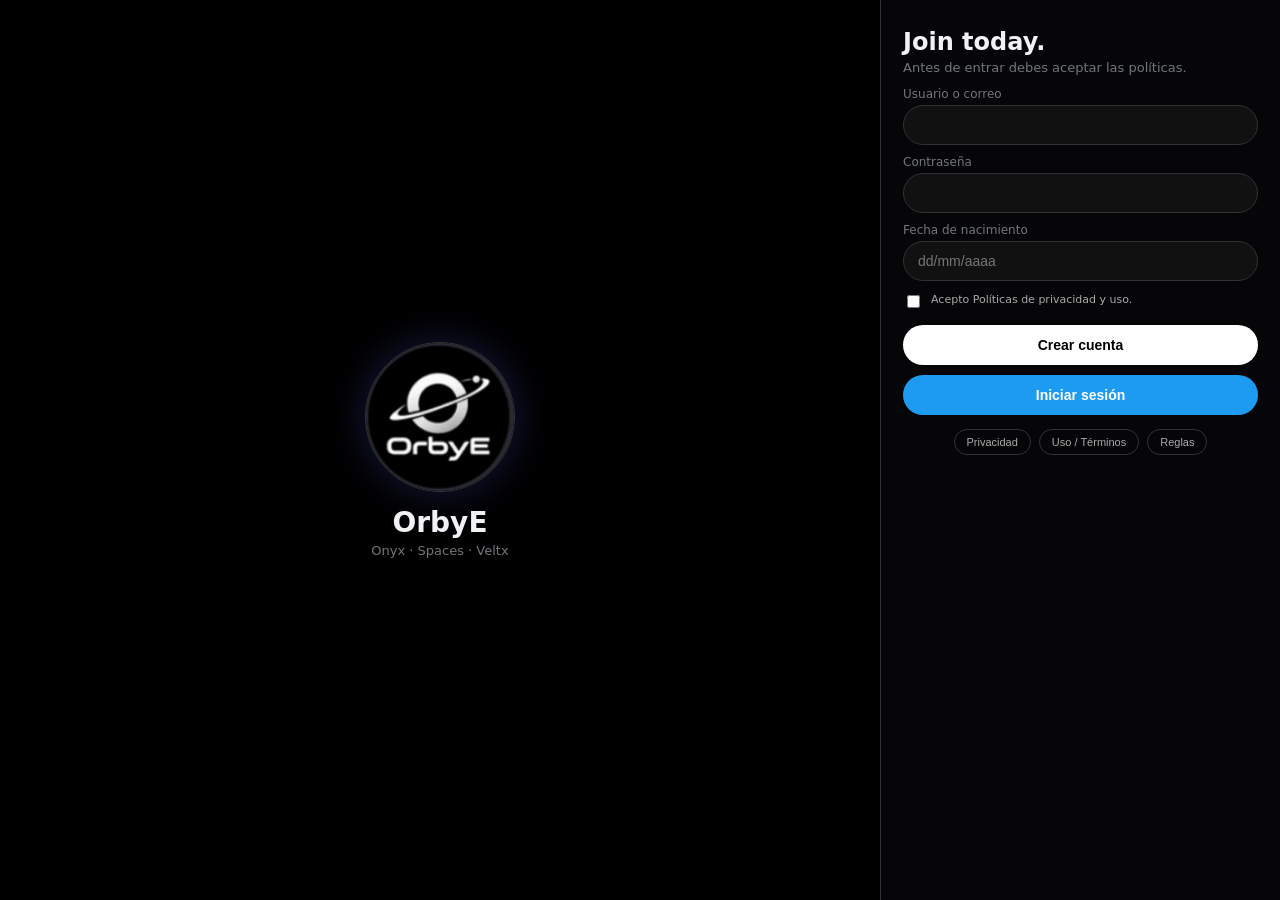
==== commit ea2c68af: "Add files via upload" ====
--- a/index.html
+++ b/index.html
@@ -2560,6 +2560,114 @@
 }
 .lead,.muted{color:var(--oe-muted)!important}
 
+
+/* === OrbyE v11 — negro puro + menú Más + profesional === */
+html,body,#app,.app-root{
+  background:#000000!important;
+  color:#f0f2f5!important;
+}
+.topbar,header.top,.app-header,header{
+  background:#000000!important;
+  border-bottom:1px solid #222!important;
+  backdrop-filter:none!important;
+}
+/* dock lateral negro */
+.side,.sidebar,nav.left,aside.nav,.left-nav{
+  background:#0a0a0a!important;
+  border:1px solid #222!important;
+  box-shadow:none!important;
+  left:10px!important;
+  top:66px!important;
+  bottom:10px!important;
+  width:60px!important;
+  padding:8px 6px!important;
+  border-radius:18px!important;
+  justify-content:flex-start!important;
+  overflow-y:auto!important;
+  overflow-x:hidden!important;
+  z-index:50!important;
+}
+.side button[data-go],
+.sidebar button[data-go]{
+  width:42px!important;
+  height:42px!important;
+  border-radius:12px!important;
+  color:#c8cdd4!important;
+  flex-shrink:0!important;
+}
+.side button[data-go].on{
+  background:rgba(91,141,239,.2)!important;
+  color:#7eb0ff!important;
+}
+/* MAIN full black */
+.main,.content,#main,main,.pages{
+  margin-left:80px!important;
+  width:calc(100% - 80px)!important;
+  background:#000!important;
+  padding:16px 20px 48px!important;
+}
+#page-home,#page-home.page{background:#000!important}
+/* feed card on pure black */
+.sn-home{
+  background:#0a0a0a!important;
+  border:1px solid #222!important;
+  border-radius:18px!important;
+  max-width:680px!important;
+  margin:0 auto!important;
+  box-shadow:none!important;
+}
+.sn-tabs{background:#0a0a0a!important;border-bottom:1px solid #222!important}
+.sn-tab.on{background:rgba(91,141,239,.18)!important;color:#8ab4ff!important}
+.sn-composer{background:#0a0a0a!important;border-bottom:1px solid #222!important}
+.sn-wallpass{
+  background:#111!important;
+  border:1px solid #222!important;
+  border-radius:14px!important;
+}
+.sn-tier{
+  background:#000!important;
+  border:1px solid #333!important;
+  border-radius:10px!important;
+}
+.sn-tier:hover{border-color:#5b8def!important;background:#0d1520!important}
+.panel,.card,.modal-card{background:#0a0a0a!important;border:1px solid #222!important}
+
+/* Menú MÁS — panel visible y scrolleable */
+#moreMenu,.more-menu,.oe-more-panel{
+  position:fixed!important;
+  left:78px!important;
+  bottom:24px!important;
+  width:220px!important;
+  max-height:min(70vh,420px)!important;
+  overflow-y:auto!important;
+  background:#0c0c0c!important;
+  border:1px solid #2a2a2a!important;
+  border-radius:14px!important;
+  padding:8px!important;
+  z-index:9999!important;
+  box-shadow:0 12px 40px rgba(0,0,0,.65)!important;
+}
+#moreMenu button,.more-menu button,.oe-more-panel button,
+#moreMenu a,.more-menu a{
+  display:flex!important;
+  width:100%!important;
+  text-align:left!important;
+  align-items:center!important;
+  gap:10px!important;
+  padding:11px 12px!important;
+  border:0!important;
+  background:transparent!important;
+  color:#e8eaed!important;
+  font-size:14px!important;
+  font-weight:500!important;
+  border-radius:10px!important;
+  cursor:pointer!important;
+}
+#moreMenu button:hover,.more-menu button:hover{background:#1a1a1a!important}
+
+/* hide stray bottom mini dock if any */
+.side-bottom,.dock-bottom,.float-calls{display:none!important}
+
 </style>
 
 
@@ -10448,5 +10556,79 @@
 })();
 </script>
 
+
+<script>
+(function(){
+  function ensureMore(){
+    var side = document.querySelector(".side, .sidebar, nav.left, aside.nav");
+    if(!side) return;
+    var btn = side.querySelector("[data-more], #btnMore, button.more");
+    if(!btn){
+      // find last "Más" text button or create
+      var all = side.querySelectorAll("button");
+      for(var i=0;i<all.length;i++){
+        if(/m[aá]s/i.test(all[i].textContent||"") || (all[i].textContent||"").indexOf("•••")>=0 || (all[i].textContent||"").indexOf("...")>=0){
+          btn = all[i]; break;
+        }
+      }
+    }
+    if(!btn){
+      btn = document.createElement("button");
+      btn.type="button";
+      btn.id="btnMore";
+      btn.setAttribute("data-more","1");
+      btn.innerHTML="•••";
+      btn.style.cssText="width:42px;height:42px;border-radius:12px;border:0;background:transparent;color:#c8cdd4;font-size:16px;cursor:pointer;flex-shrink:0";
+      side.appendChild(btn);
+    }
+    var panel = document.getElementById("oeMorePanel");
+    if(!panel){
+      panel = document.createElement("div");
+      panel.id="oeMorePanel";
+      panel.className="oe-more-panel";
+      panel.style.display="none";
+      panel.innerHTML =
+        '<button type="button" data-go="news">Noticias</button>'+
+        '<button type="button" data-go="calendar">Calendario</button>'+
+        '<button type="button" data-go="staff">Staff</button>'+
+        '<button type="button" data-go="links">Links</button>'+
+        '<button type="button" data-go="stats">Estadísticas</button>'+
+        '<button type="button" data-go="info">Info / Legal</button>'+
+        '<button type="button" data-go="settings">Ajustes</button>'+
+        '<button type="button" id="oeMoreClose">Cerrar</button>';
+      document.body.appendChild(panel);
+    }
+    btn.onclick = function(e){
+      e.preventDefault(); e.stopPropagation();
+      panel.style.display = panel.style.display==="none" || !panel.style.display ? "block" : "none";
+    };
+    panel.querySelector("#oeMoreClose").onclick = function(){ panel.style.display="none"; };
+    panel.querySelectorAll("button[data-go]").forEach(function(b){
+      b.onclick = function(){
+        panel.style.display="none";
+        var id = b.getAttribute("data-go");
+        var target = document.querySelector('.side button[data-go="'+id+'"], .sidebar button[data-go="'+id+'"]');
+        if(target) target.click();
+        else {
+          var page = document.getElementById("page-"+id);
+          if(page){
+            document.querySelectorAll(".page").forEach(function(p){ p.style.display="none"; });
+            page.style.display="block";
+          }
+        }
+      };
+    });
+    document.addEventListener("click", function(ev){
+      if(panel.style.display==="block" && !panel.contains(ev.target) && ev.target!==btn && !btn.contains(ev.target)){
+        panel.style.display="none";
+      }
+    });
+  }
+  if(document.readyState==="loading") document.addEventListener("DOMContentLoaded", ensureMore);
+  else ensureMore();
+  setTimeout(ensureMore, 500);
+})();
+</script>
+
 </body>
 </html>
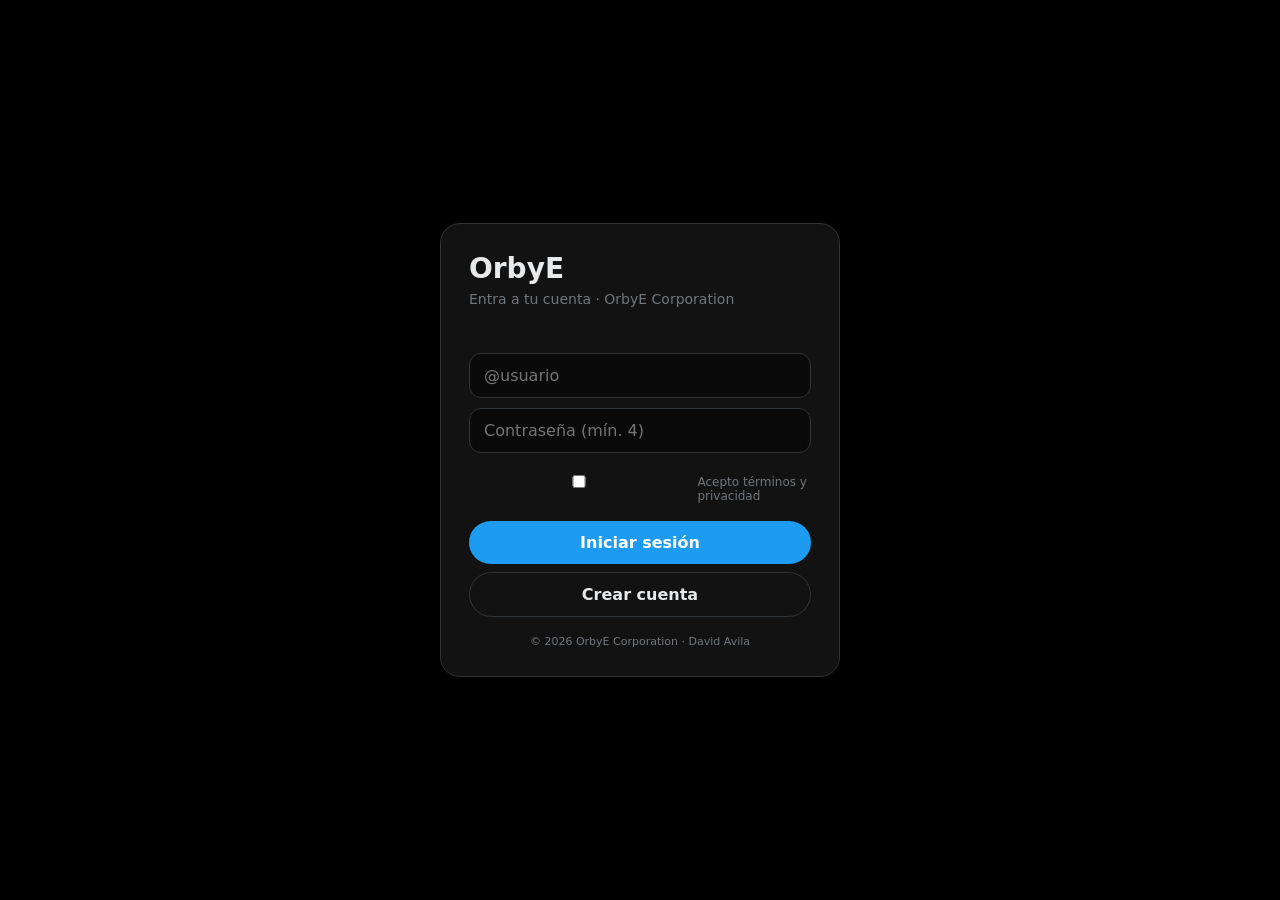
==== commit 29c97a25: "Add files via upload" ====
--- a/index.html
+++ b/index.html
@@ -1,10634 +1,538 @@
 <!DOCTYPE html>
-<!--
-══════════════════════════════════════════════════════════════
-  OrbyE Corp v4 — PROPIEDAD DE DavidAvila (OrbyE Corporation) · Professional X layout · pure black · WallPass visual · Valt
-  Cuenta creador: avilarodriguezdavid13@gmail.com
-  Versión: OrbyE
-  Fecha copia: 2026-10-12
-  Este archivo es la copia de seguridad oficial del propietario.
-  Si la cuenta es comprometida, el dueño puede restaurar desde este ZIP.
-══════════════════════════════════════════════════════════════
--->
-
 <html lang="es">
 <head>
-<meta charset="utf-8">
-<meta name="viewport" content="width=device-width, initial-scale=1, maximum-scale=1, user-scalable=no, viewport-fit=cover">
+<meta charset="utf-8"/>
+<meta name="viewport" content="width=device-width,initial-scale=1,viewport-fit=cover"/>
 <title>OrbyE</title>
-<link rel="icon" href="[data-uri]">
 <style>
-:root{--bg:#000000;--panel:#0a0a0a;--panel2:#111111;--line:#2f3336;--text:#e7e9ea;--muted:#71767b;--accent:#1d9bf0;--blue:#1d9bf0;--red:#f4212e;--gold:#ffd700}
-*{box-sizing:border-box}
-body{margin:0;font-family:system-ui,-apple-system,BlinkMacSystemFont,"Segoe UI",Roboto,Helvetica,Arial,sans-serif;background:#000;color:var(--text);min-height:100vh}
-#view-login{display:none;min-height:100vh;background:#000}
-#view-login.on{display:flex}
-.login-left{flex:1;display:flex;flex-direction:column;align-items:center;justify-content:center;background:radial-gradient(ellipse at 40% 40%,#14101c,#000 70%);padding:24px}
-.login-left img.big{width:min(150px,42vw);height:min(150px,42vw);border-radius:50%;object-fit:cover;border:1px solid #333;box-shadow:0 0 40px rgba(88,101,242,.25)}
-.login-left h1{margin:14px 0 4px;font-size:28px}
-.login-left p{color:var(--muted);margin:0;font-size:13px}
-.login-right{width:min(400px,100%);padding:28px 22px;background:#0a0a0e;border-left:1px solid var(--line);overflow-y:auto;max-height:100vh}
-.login-right h1{margin:0 0 4px;font-size:24px}
-.login-right .sub{color:var(--muted);margin:0 0 12px;font-size:13px}
-.login-right label{display:block;font-size:12px;color:var(--muted);margin:10px 0 4px}
-.login-right input:not([type=checkbox]){width:100%;padding:11px 14px;border-radius:999px;border:1px solid var(--line);background:#111;color:#fff;font-size:14px}
-.btn{width:100%;padding:12px;border-radius:999px;border:0;font-weight:700;font-size:14px;cursor:pointer;margin-top:10px}
-.btn-white{background:#fff;color:#000}.btn-blue{background:var(--blue);color:#fff}
-.legal-links{display:flex;flex-wrap:wrap;gap:8px;margin-top:14px;justify-content:center}
-.legal-links button{background:transparent;border:1px solid #333;color:#aaa;border-radius:999px;padding:6px 12px;font-size:11px;cursor:pointer}
-#view-app{display:none}#view-app.on{display:flex;flex-direction:column;min-height:100vh}
-.topbar{display:flex;align-items:center;gap:10px;padding:10px 14px;border-bottom:1px solid var(--line);background:#0a0a0e;position:sticky;top:0;z-index:40}
-.topbar .brand{display:flex;align-items:center;gap:8px;font-weight:800}
-.topbar .brand img{width:34px;height:34px;border-radius:50%;object-fit:cover;border:1px solid #2a2a36}
-.topbar .grow{flex:1}
-.topbar .who{display:flex;align-items:center;gap:8px;font-size:13px;color:var(--muted)}
-.topbar .who .av,.topbar .who .av-letter{width:30px;height:30px;border-radius:50%;background:#252532;object-fit:cover;border:1px solid #333}
-.topbar .who .av-letter{display:flex;align-items:center;justify-content:center;font-weight:800;font-size:12px}
-.topbar button{background:var(--panel2);border:1px solid var(--line);color:#fff;border-radius:999px;padding:7px 12px;cursor:pointer;font-weight:600;font-size:12px}
-.pill{font-size:11px;padding:3px 8px;border-radius:999px;background:#1a1a24;border:1px solid #333;color:#888}
-.pill.ok{color:#6d6;border-color:#363}
-.layout{display:flex;flex:1;min-height:0}
-.side{width:220px;flex-shrink:0;background:#0b0b0f;border-right:1px solid #1c1c24;padding:12px 10px;overflow-y:auto}
-.side button,.side a.nav{display:flex;align-items:center;gap:9px;width:100%;text-align:left;background:transparent;border:0;color:#b8b8c8;padding:9px 10px;border-radius:6px;cursor:pointer;font-size:13px;text-decoration:none;margin-bottom:1px}
-.side button:hover,.side a.nav:hover,.side button.on{background:var(--panel2);color:#fff}
-.main{flex:1;min-width:0;display:flex;flex-direction:column;overflow:auto}
-.page{display:none;padding:16px;max-width:720px;width:100%;margin:0 auto}
-.page.on{display:block}
-.page.wide{max-width:1100px}
-h2.pt{margin:0 0 12px;font-size:20px}
-.verified{display:inline-flex;width:14px;height:14px;background:var(--blue);border-radius:50%;color:#fff;font-size:9px;align-items:center;justify-content:center;font-weight:900;margin-left:3px}
-/* tabs */
-.tabs{display:flex;gap:6px;margin-bottom:12px;flex-wrap:wrap}
-.tabs button{background:#14141c;border:1px solid #2a2a36;color:#aaa;border-radius:999px;padding:8px 14px;cursor:pointer;font-weight:600;font-size:13px}
-.tabs button.on{background:var(--accent);border-color:var(--accent);color:#fff}
-/* home */
-.home-feed{display:flex;flex-direction:column;gap:14px;max-width:720px;margin:0 auto}
-.home-card{background:var(--panel);border:1px solid var(--line);border-radius:12px;overflow:hidden}
-.home-card .hc-top{padding:10px 12px 0;display:flex;align-items:center;gap:8px;font-size:13px}
-.home-card .hc-top b{color:#8ab4ff}
-.home-card .media{background:#0a0a10;width:100%;max-height:480px;display:flex;align-items:center;justify-content:center}
-.home-card .media video,.home-card .media img{width:100%;max-height:480px;object-fit:contain;background:#000}
-.home-card .meta{padding:10px 12px;font-size:15px;font-weight:700}
-.home-card .actions{display:flex;gap:6px;padding:0 12px 12px;flex-wrap:wrap}
-.home-card .actions button{background:#1a1a24;border:1px solid #333;color:#ccc;border-radius:999px;padding:7px 12px;cursor:pointer;font-size:12px}
-.home-card .actions button:hover{border-color:#555;color:#fff}
-.home-empty{text-align:center;padding:40px 16px;color:var(--muted)}
-.home-empty button{margin-top:10px;background:var(--red);border:0;color:#fff;font-weight:700;border-radius:999px;padding:10px 18px;cursor:pointer}
-.del-btn{background:transparent;border:1px solid #442;color:#e88;border-radius:8px;padding:2px 8px;cursor:pointer;font-size:11px;margin-left:auto}
-.del-btn:hover{background:#311;color:#f99}
-/* ONYX feed */
-#page-onyx{max-width:900px}
-.onyx-list{min-height:120px}
-.onyx-post{padding:12px 10px;border:1px solid var(--line);border-radius:8px;margin-bottom:10px;background:#0e0e14}
-.onyx-post .row{display:flex;align-items:center;gap:8px;margin-bottom:6px}
-.onyx-post .av{width:36px;height:36px;border-radius:50%;background:#252532;display:flex;align-items:center;justify-content:center;font-weight:800;font-size:13px;object-fit:cover}
-.onyx-post b{color:#8ab4ff;font-size:14px}
-.onyx-post .txt{font-size:15px;line-height:1.4}
-.onyx-post .meta{color:#555;font-size:11px;margin-top:6px}
-.onyx-post img.media{max-width:100%;max-height:320px;border-radius:12px;margin-top:8px;display:block}
-.onyx-compose{display:flex;gap:8px;padding:12px 0 20px;border-top:1px solid var(--line);flex-wrap:wrap;align-items:center;background:transparent;margin-top:12px}
-.onyx-compose input{flex:1;min-width:120px;background:#111;border:1px solid #333;color:#fff;border-radius:10px;padding:11px;font-size:14px}
-.onyx-compose button{background:#1a1a22;border:1px solid #333;color:#ccc;border-radius:8px;padding:9px 11px;cursor:pointer}
-.onyx-compose .send{background:var(--accent);border:0;color:#fff;font-weight:700;padding:10px 16px}
-#emojiBar,#giphyDock{display:none;flex-wrap:wrap;gap:4px;padding:8px;background:#0c0c12;border:1px solid var(--line);border-radius:10px;margin-bottom:8px;max-height:160px;overflow:auto}
-#emojiBar.on,#giphyDock.on{display:flex}
-#emojiBar button{border:0;background:transparent;font-size:22px;cursor:pointer}
-#giphyDock{flex-direction:column}
-#giphyDock input{width:100%;margin-bottom:6px;padding:8px;border-radius:8px;border:1px solid #333;background:#111;color:#fff}
-#giphyResults{display:flex;flex-wrap:wrap;gap:6px}
-#giphyResults img{width:70px;height:70px;object-fit:cover;border-radius:8px;cursor:pointer}
-/* ONYX GROUPS */
-.groups-layout{display:grid;grid-template-columns:260px 1fr;gap:12px;min-height:420px}
-@media(max-width:800px){.groups-layout{grid-template-columns:1fr}}
-.groups-side{background:var(--panel);border:1px solid var(--line);border-radius:14px;display:flex;flex-direction:column;overflow:hidden}
-.groups-side .gs-head{padding:12px;border-bottom:1px solid var(--line)}
-.groups-side .gs-head input{width:100%;background:#0c0c12;border:1px solid #333;color:#fff;border-radius:10px;padding:9px 11px;font-size:13px;margin-bottom:8px}
-.groups-side .gs-head button{width:100%;background:var(--accent);border:0;color:#fff;font-weight:700;border-radius:10px;padding:9px;cursor:pointer;font-size:13px}
-.groups-list{flex:1;overflow:auto;padding:8px}
-.g-item{padding:10px;border-radius:10px;cursor:pointer;margin-bottom:4px}
-.g-item:hover,.g-item.on{background:#1a1a24}
-.g-item b{display:block;font-size:13px}
-.g-item span{font-size:11px;color:var(--muted)}
-.groups-chat{background:var(--panel);border:1px solid var(--line);border-radius:14px;display:flex;flex-direction:column;min-height:420px}
-.groups-chat .gc-head{padding:12px 14px;border-bottom:1px solid var(--line);font-weight:700}
-.groups-chat .gc-msgs{flex:1;overflow:auto;padding:12px}
-.groups-chat .gc-msgs .m{padding:8px 0;border-bottom:1px solid #1a1a24}
-.groups-chat .gc-msgs .m b{color:#8ab4ff;font-size:13px}
-.groups-chat .gc-in{display:flex;gap:8px;padding:10px;border-top:1px solid var(--line);flex-wrap:wrap}
-.groups-chat .gc-in input{flex:1;min-width:100px;background:#0c0c12;border:1px solid #333;color:#fff;border-radius:10px;padding:10px}
-.groups-chat .gc-in button{background:var(--accent);border:0;color:#fff;font-weight:700;border-radius:10px;padding:10px 14px;cursor:pointer}
-.groups-empty{color:#666;text-align:center;padding:40px 16px;font-size:13px}
+:root{
+  --bg:#000;--panel:#0a0a0a;--card:#121212;--line:#2f3336;
+  --text:#e7e9ea;--muted:#71767b;--blue:#1d9bf0;--green:#00ba7c;
+  --radius:16px;--side:72px;--right:320px;
+}
+*{box-sizing:border-box;margin:0;padding:0}
+html,body{height:100%;background:var(--bg);color:var(--text);font-family:system-ui,-apple-system,Segoe UI,Roboto,sans-serif}
+button,input,textarea{font:inherit;color:inherit}
+a{color:var(--blue);text-decoration:none}
+button{cursor:pointer;border:0;background:none}
+.app{display:grid;grid-template-columns:var(--side) minmax(0,1fr) var(--right);height:100dvh;max-width:1400px;margin:0 auto}
+@media(max-width:1100px){.app{grid-template-columns:var(--side) 1fr} .right{display:none}}
+@media(max-width:720px){.app{grid-template-columns:1fr} .side{display:none} .mobile-nav{display:flex!important}}
+
+/* LEFT NAV */
+.side{border-right:1px solid var(--line);display:flex;flex-direction:column;align-items:center;padding:12px 0;gap:6px;background:var(--panel)}
+.side .logo{width:40px;height:40px;border-radius:50%;background:#111;border:1px solid var(--line);display:grid;place-items:center;font-weight:800;margin-bottom:8px;font-size:12px}
+.side button{width:48px;height:48px;border-radius:14px;color:var(--muted);display:grid;place-items:center;transition:.15s}
+.side button:hover,.side button.on{background:#16181c;color:var(--text)}
+.side button.on{box-shadow:inset 0 0 0 1px var(--line)}
+.side .grow{flex:1}
+.side .avatar-btn{width:40px;height:40px;border-radius:50%;overflow:hidden;border:2px solid var(--line);margin-top:8px}
+.side .avatar-btn img{width:100%;height:100%;object-fit:cover}
+
+/* MAIN */
+.main{display:flex;flex-direction:column;min-width:0;border-right:1px solid var(--line)}
+.top{height:56px;display:flex;align-items:center;gap:12px;padding:0 16px;border-bottom:1px solid var(--line);position:sticky;top:0;background:rgba(0,0,0,.85);backdrop-filter:blur(12px);z-index:5}
+.top .brand{font-weight:800;letter-spacing:-.02em}
+.badge-on{font-size:11px;padding:4px 10px;border-radius:999px;background:#052e16;color:var(--green);border:1px solid #14532d}
+.clock{font-variant-numeric:tabular-nums;color:var(--muted);font-size:13px}
+.search{flex:1;max-width:320px;margin-left:auto;background:#202327;border-radius:999px;padding:8px 14px;border:1px solid transparent}
+.search:focus-within{border-color:var(--blue)}
+.search input{width:100%;background:transparent;border:0;outline:0;color:var(--text)}
+.icon-btn{width:36px;height:36px;border-radius:50%;display:grid;place-items:center;color:var(--muted)}
+.icon-btn:hover{background:#16181c;color:var(--text)}
+.user-chip{display:flex;align-items:center;gap:8px;padding:4px 10px 4px 4px;border-radius:999px;border:1px solid var(--line)}
+.user-chip img,.user-chip .ph{width:28px;height:28px;border-radius:50%;background:#222;display:grid;place-items:center;font-size:12px;font-weight:700}
+.verified{display:inline-flex;width:14px;height:14px;border-radius:4px;background:var(--blue);align-items:center;justify-content:center;margin-left:4px}
+.verified:after{content:"";width:6px;height:3px;border-left:2px solid #fff;border-bottom:2px solid #fff;transform:rotate(-45deg);margin-top:-2px}
+
+.tabs{display:flex;border-bottom:1px solid var(--line)}
+.tabs button{flex:1;padding:14px;color:var(--muted);font-weight:600;position:relative}
+.tabs button.on{color:var(--text)}
+.tabs button.on:after{content:"";position:absolute;left:50%;transform:translateX(-50%);bottom:0;width:56px;height:3px;background:var(--blue);border-radius:999px}
+
+.feed{flex:1;overflow:auto;padding:0 0 80px}
+.compose{padding:16px;border-bottom:1px solid var(--line);display:grid;grid-template-columns:48px 1fr;gap:12px}
+.compose .ph{width:48px;height:48px;border-radius:50%;background:#1d9bf0;display:grid;place-items:center;font-weight:800}
+.compose textarea{width:100%;min-height:64px;background:transparent;border:0;outline:0;resize:none;font-size:18px;color:var(--text)}
+.compose-actions{display:flex;align-items:center;gap:8px;margin-top:8px;padding-top:8px;border-top:1px solid var(--line)}
+.compose-actions .tools{display:flex;gap:4px}
+.compose-actions .tools button{padding:8px 12px;border-radius:999px;color:var(--blue);font-weight:600;font-size:13px}
+.compose-actions .tools button:hover{background:rgba(29,155,240,.1)}
+.btn-post{margin-left:auto;background:var(--blue);color:#fff;font-weight:700;padding:8px 18px;border-radius:999px}
+.btn-post:disabled{opacity:.5}
+
+.empty{padding:48px 24px;text-align:center;color:var(--muted)}
+.empty h3{color:var(--text);margin-bottom:8px;font-size:20px}
+
+.card{padding:16px;border-bottom:1px solid var(--line);display:grid;grid-template-columns:48px 1fr;gap:12px}
+.card .av{width:48px;height:48px;border-radius:50%;background:#222;object-fit:cover}
+.card .meta{display:flex;align-items:center;gap:6px;flex-wrap:wrap;margin-bottom:4px}
+.card .name{font-weight:700}
+.card .handle,.card .time{color:var(--muted);font-size:14px}
+.card .body{font-size:15px;line-height:1.45;white-space:pre-wrap;word-break:break-word}
+.card .media{margin-top:10px;border-radius:16px;overflow:hidden;border:1px solid var(--line);max-height:360px}
+.card .media img,.card .media video{width:100%;display:block;max-height:360px;object-fit:cover}
+.card .actions{display:flex;gap:18px;margin-top:10px;color:var(--muted);font-size:13px}
+.card .actions button{display:inline-flex;align-items:center;gap:6px;padding:6px 8px;border-radius:999px}
+.card .actions button:hover{background:#16181c;color:var(--blue)}
+
+/* RIGHT */
+.right{padding:12px;overflow:auto;background:var(--bg)}
+.widget{background:var(--card);border:1px solid var(--line);border-radius:var(--radius);padding:14px;margin-bottom:12px}
+.widget h3{font-size:18px;margin-bottom:10px}
+.widget p{color:var(--muted);font-size:13px;line-height:1.4;margin-bottom:10px}
+.pill{display:block;width:100%;text-align:left;padding:12px 14px;border-radius:999px;border:1px solid var(--line);margin-bottom:8px;font-weight:600;background:transparent}
+.pill:hover{background:#16181c}
+.link-row{display:flex;flex-direction:column;gap:8px;font-size:13px}
+.link-row a{color:var(--muted)}
+.link-row a:hover{color:var(--blue)}
+
+/* VIEWS */
+.view{display:none;flex:1;flex-direction:column;min-height:0}
+.view.on{display:flex}
+.page-head{padding:16px;border-bottom:1px solid var(--line);font-weight:800;font-size:18px}
+.page-body{padding:16px;overflow:auto;flex:1}
+
+/* Veltx */
+.veltx-grid{display:grid;grid-template-columns:repeat(auto-fill,minmax(180px,1fr));gap:12px;padding:16px}
+.vcard{background:var(--card);border:1px solid var(--line);border-radius:12px;overflow:hidden;cursor:pointer}
+.vcard .thumb{aspect-ratio:9/14;background:#111;display:grid;place-items:center;color:var(--muted);position:relative}
+.vcard .thumb video,.vcard .thumb img{width:100%;height:100%;object-fit:cover}
+.vcard .info{padding:10px;font-size:13px}
+.studio-box{padding:16px;border-bottom:1px solid var(--line)}
+.studio-box input[type=file]{display:none}
+.drop{border:1px dashed var(--line);border-radius:16px;padding:28px;text-align:center;color:var(--muted);cursor:pointer}
+.drop:hover,.drop.over{border-color:var(--blue);color:var(--blue)}
+.studio-box input[type=text],.studio-box textarea{width:100%;background:#202327;border:1px solid var(--line);border-radius:12px;padding:12px;margin-top:10px;outline:0}
+.studio-box textarea{min-height:80px;resize:vertical}
+.btn-blue{background:var(--blue);color:#fff;font-weight:700;padding:10px 18px;border-radius:999px;margin-top:12px}
+
 /* Spaces */
-.space-list{display:grid;gap:10px}
-.space-item{background:var(--panel);border:1px solid var(--line);border-radius:12px;padding:14px;cursor:pointer}
-.space-item:hover{border-color:#3a3a55}
-.space-item .tag{display:inline-block;font-size:10px;font-weight:700;color:var(--blue);background:rgba(29,155,240,.12);padding:2px 7px;border-radius:6px;margin-bottom:6px}
-.space-create{display:flex;gap:8px;margin-bottom:12px;flex-wrap:wrap}
-.space-create input{flex:1;min-width:110px;background:#111;border:1px solid #333;color:#fff;border-radius:10px;padding:10px}
-.space-create button{background:var(--accent);border:0;color:#fff;font-weight:700;border-radius:10px;padding:10px 14px;cursor:pointer}
-.space-room{display:none}.space-room.on{display:block}
-.space-room .back{background:transparent;border:1px solid #333;color:#ccc;border-radius:8px;padding:6px 12px;cursor:pointer;margin-bottom:10px}
-.space-posts{background:var(--panel);border:1px solid var(--line);border-radius:12px;min-height:180px;padding:12px}
-.composer{display:flex;gap:8px;margin-top:10px;flex-wrap:wrap}
-.composer input{flex:1;background:#111;border:1px solid #333;color:#fff;border-radius:10px;padding:10px}
-.composer button{background:var(--accent);border:0;color:#fff;font-weight:700;border-radius:10px;padding:10px 14px;cursor:pointer}
-/* Veltx studio */
-.veltx-actions{display:flex;gap:8px;margin-bottom:12px;flex-wrap:wrap}
-.veltx-actions button{background:var(--red);border:0;color:#fff;font-weight:700;border-radius:8px;padding:10px 18px;cursor:pointer;font-size:13px}
-.veltx-actions button.sec{background:var(--panel2);border:1px solid var(--line);border-radius:8px}
-.veltx-grid{display:grid;grid-template-columns:repeat(auto-fill,minmax(160px,1fr));gap:12px}
-.veltx-card{background:var(--panel);border:1px solid var(--line);border-radius:14px;overflow:hidden;aspect-ratio:9/16;display:flex;align-items:center;justify-content:center;color:var(--muted);font-size:12px;position:relative;cursor:pointer}
-.editor-box{display:none;background:linear-gradient(180deg,#14141e,#101018);border:1px solid #2e2e3a;border-radius:16px;padding:18px;margin-bottom:16px;box-shadow:0 8px 32px rgba(0,0,0,.35)}
-.editor-box.on{display:block}
-.editor-box .ed-head{display:flex;align-items:center;justify-content:space-between;margin-bottom:12px}
-.editor-box .ed-head b{font-size:16px}
-.editor-box .ed-grid{display:grid;grid-template-columns:1.1fr 0.9fr;gap:16px}
-@media(max-width:800px){.editor-box .ed-grid{grid-template-columns:1fr}}
-.editor-box input,.editor-box textarea{width:100%;background:#0c0c12;border:1px solid #2a2a36;color:#fff;border-radius:12px;padding:11px 12px;margin:6px 0;font-size:13px}
-.editor-box .row{display:flex;gap:8px;flex-wrap:wrap;margin-top:8px}
-.editor-box .row button{background:var(--accent);border:0;color:#fff;font-weight:700;border-radius:999px;padding:10px 16px;cursor:pointer;font-size:13px}
-.editor-box .tools{display:flex;gap:6px;flex-wrap:wrap;margin:8px 0}
-.editor-box .tools button{background:#1a1a24;border:1px solid #333;color:#ccc;border-radius:8px;padding:8px 12px;cursor:pointer;font-size:12px}
-.editor-box .tools button.on{border-color:var(--accent);color:#fff}
-.editor-box .preview-box{background:#0a0a10;border:1px dashed #333;border-radius:14px;min-height:260px;display:flex;align-items:center;justify-content:center;overflow:hidden;color:#666;font-size:13px;position:relative}
-.editor-box .preview-box video,.editor-box .preview-box img{max-width:100%;max-height:360px;display:block}
-.editor-box .overlay-text{position:absolute;left:50%;top:40%;transform:translate(-50%,-50%);color:#fff;font-weight:800;font-size:22px;text-shadow:0 2px 8px #000;pointer-events:none;text-align:center;max-width:90%}
-.news-item{background:var(--panel);border:1px solid var(--line);border-radius:12px;padding:14px;margin-bottom:10px}
-.news-item h3{margin:0 0 6px;font-size:15px}
-.news-item p{margin:0;color:var(--muted);font-size:13px;line-height:1.45}
-.wp-grid{display:grid;grid-template-columns:repeat(auto-fill,minmax(200px,1fr));gap:10px}
-.wp-card{background:var(--panel);border:1px solid var(--line);border-radius:12px;padding:16px}
-.wp-card button{margin-top:10px;width:100%;background:var(--panel2);border:1px solid var(--line);color:#fff;border-radius:999px;padding:9px;font-weight:700}
-.wp-card button:disabled{opacity:.5}
-.prof-wrap{max-width:480px}
-.prof-banner{height:140px;background:linear-gradient(135deg,#1a1040,#0c1220 60%,#12101a);border-radius:16px 16px 0 0;border:1px solid var(--line);border-bottom:0;background-size:cover;background-position:center;position:relative}
-.prof-banner .edit-ban{position:absolute;right:10px;bottom:10px;background:rgba(0,0,0,.55);border:1px solid #444;color:#fff;border-radius:999px;padding:6px 12px;font-size:12px;cursor:pointer}
-.prof-body{background:var(--panel);border:1px solid var(--line);border-radius:0 0 16px 16px;padding:0 16px 18px}
-.prof-av-row{display:flex;align-items:flex-end;gap:12px;margin-top:-36px}
-.prof-av{width:80px;height:80px;border-radius:50%;background:#1e1e2a;border:3px solid var(--panel);display:flex;align-items:center;justify-content:center;font-weight:800;font-size:28px;overflow:hidden;position:relative;cursor:pointer;flex-shrink:0}
-.prof-av img{width:100%;height:100%;object-fit:cover}
-.prof-av .cam{position:absolute;inset:0;background:rgba(0,0,0,.45);display:none;align-items:center;justify-content:center;font-size:20px}
-.prof-av:hover .cam{display:flex}
-.prof-names{padding-bottom:6px}
-.prof-names .n{font-weight:800;font-size:18px}
-.prof-names .m{color:var(--muted);font-size:12px;margin-top:2px}
-.prof-field{margin-top:12px}
-.prof-field label{display:block;font-size:11px;color:var(--muted);margin-bottom:4px}
-.prof-field textarea,.prof-field input{width:100%;background:#0e0e14;border:1px solid #2a2a36;color:#fff;border-radius:12px;padding:11px 12px;font-size:13px;font-family:inherit}
-.prof-actions{display:flex;gap:8px;margin-top:12px;flex-wrap:wrap}
-.prof-actions button{border:0;border-radius:999px;padding:10px 16px;font-weight:700;cursor:pointer;font-size:13px}
-.prof-actions .save{background:var(--accent);color:#fff}
-.prof-pass{margin-top:18px;padding-top:14px;border-top:1px solid var(--line)}
-.prof-pass h3{margin:0 0 8px;font-size:14px}
-.chat-box{background:var(--panel);border:1px solid var(--line);border-radius:12px;display:flex;flex-direction:column;min-height:320px}
-.chat-msgs{flex:1;overflow:auto;padding:12px}
-.chat-in{display:flex;gap:8px;padding:10px;border-top:1px solid var(--line)}
-.chat-in input{flex:1;background:#111;border:1px solid #333;color:#fff;border-radius:10px;padding:10px}
-.chat-in button{background:var(--accent);border:0;color:#fff;font-weight:700;border-radius:10px;padding:10px 12px;cursor:pointer}
-.footer{padding:16px;border-top:1px solid var(--line);display:flex;flex-wrap:wrap;gap:10px;align-items:center;justify-content:center;font-size:12px;color:#666;margin-top:40px;position:relative}
-.footer button{background:transparent;border:1px solid #333;color:#aaa;border-radius:999px;padding:6px 12px;cursor:pointer;font-size:11px}
-#legalView{display:none;position:fixed;inset:0;z-index:90000;background:#0a0a0e;overflow:auto;padding:24px}
-#legalView.on{display:block}
-#legalView .inner{max-width:560px;margin:0 auto}
-#legalView h1{font-size:22px;margin:0 0 12px}
-#legalView p,#legalView li{color:#bbb;font-size:14px;line-height:1.55}
-#legalView .actions{display:flex;gap:10px;margin-top:20px;flex-wrap:wrap}
-#legalView .actions button{border:0;border-radius:999px;padding:11px 20px;font-weight:700;cursor:pointer}
-#legalView .ok{background:var(--accent);color:#fff}
-#legalView .back{background:#222;color:#fff}
-#rulesModal{display:none;position:fixed;inset:0;z-index:100000;background:rgba(0,0,0,.85);align-items:center;justify-content:center;padding:20px}
-#rulesModal.on{display:flex}
-#rulesModal .box{max-width:460px;width:100%;background:#12121a;border:1px solid #333;border-radius:16px;padding:24px;text-align:center}
-#rulesModal ul{text-align:left;color:#bbb;font-size:13px;line-height:1.55;margin:0 0 16px;padding-left:18px}
-#rulesModal button{background:var(--accent);border:0;color:#fff;font-weight:700;border-radius:999px;padding:11px 24px;cursor:pointer}
-#xeiePanel{display:none;position:fixed;bottom:16px;right:16px;z-index:150000;width:min(420px,94vw);height:min(560px,80vh);background:#0c0c12;border:1px solid #2a2a36;border-radius:16px;flex-direction:column;overflow:hidden;box-shadow:0 12px 48px rgba(0,0,0,.55)}
-#xeiePanel.on{display:flex}
-#xeiePanel .hd{padding:11px;border-bottom:1px solid var(--line);display:flex;align-items:center;font-weight:700}
-#xeiePanel .hd button{margin-left:auto;background:transparent;border:0;color:#aaa;cursor:pointer;font-size:16px}
-#xeieMsgs{flex:1;overflow:auto;padding:11px;font-size:13px}
-#xeieMsgs .b{margin-bottom:9px;padding:8px 10px;border-radius:10px;background:#16161f;line-height:1.45}
-#xeieMsgs .b.me{background:#1a2040}
-#xeieIn{display:flex;gap:6px;padding:10px;border-top:1px solid var(--line)}
-#xeieIn input{flex:1;background:#111;border:1px solid #333;color:#fff;border-radius:10px;padding:10px}
-#xeieIn button{background:var(--accent);border:0;color:#fff;font-weight:700;border-radius:10px;padding:10px 12px;cursor:pointer}
-@media(max-width:720px){.side{width:52px}.side button span,.side a.nav span{display:inline}.login-left{display:none}}
-
-.home-hero{display:grid;grid-template-columns:1fr 200px;gap:14px;margin-bottom:16px}
-@media(max-width:800px){.home-hero{grid-template-columns:1fr}}
-.clock-card{background:linear-gradient(145deg,#12121a,#0a0a10);border:1px solid var(--line);border-radius:12px;padding:14px;text-align:center}
-.clock-card .time{font-size:28px;font-weight:800;font-variant-numeric:tabular-nums;letter-spacing:1px;transition:color .4s}
-.clock-card .date{color:var(--muted);font-size:12px;margin-top:4px}
-.clock-card .colors{display:flex;gap:6px;justify-content:center;margin-top:10px;flex-wrap:wrap}
-.clock-card .colors button{width:18px;height:18px;border-radius:50%;border:2px solid #333;cursor:pointer;padding:0}
-.home-section{margin-bottom:18px}
-.home-section h3{font-size:14px;margin:0 0 10px;color:#ccc;display:flex;align-items:center;gap:8px}
-.home-section h3 span{font-size:11px;color:#666;font-weight:500}
-.news-grid{display:grid;grid-template-columns:repeat(auto-fill,minmax(200px,1fr));gap:10px}
-.news-card{background:var(--panel);border:1px solid var(--line);border-radius:10px;padding:12px;font-size:13px}
-.news-card b{display:block;margin-bottom:4px}
-.news-card .t{color:#666;font-size:11px}
-.feat-row{display:flex;gap:10px;overflow-x:auto;padding-bottom:6px}
-.feat-item{min-width:160px;background:var(--panel);border:1px solid var(--line);border-radius:10px;padding:10px;font-size:12px}
-.topbar .bell{position:relative;background:transparent;border:1px solid var(--line);color:#ccc;border-radius:999px;width:36px;height:36px;cursor:pointer;font-size:16px}
-.topbar .bell .dot{position:absolute;top:4px;right:4px;width:8px;height:8px;background:var(--red);border-radius:50%;display:none}
-.topbar .bell .dot.on{display:block}
-#notifPanel{display:none;position:absolute;right:12px;top:52px;width:min(320px,92vw);max-height:360px;overflow:auto;background:#0e0e14;border:1px solid var(--line);border-radius:12px;z-index:100;box-shadow:0 12px 40px rgba(0,0,0,.5)}
-#notifPanel.on{display:block}
-#notifPanel .n{padding:10px 12px;border-bottom:1px solid #1a1a22;font-size:12px}
-#notifPanel .n b{display:block;margin-bottom:2px}
-.sam-preview{display:flex;gap:14px;align-items:center;background:var(--panel);border:1px solid var(--line);border-radius:12px;padding:14px;margin-bottom:12px}
-.sam-preview img{width:88px;height:88px;border-radius:12px;object-fit:cover;background:#111}
-.sam-preview .info{flex:1}
-.sam-preview .info h3{margin:0 0 6px;font-size:16px}
-.sam-preview .info p{margin:0;color:var(--muted);font-size:12px;line-height:1.4}
-.comment-box{margin-top:8px;padding-top:8px;border-top:1px solid #1a1a22}
-.comment-box .clist{font-size:12px;margin-bottom:6px;max-height:120px;overflow:auto}
-.comment-box .c{padding:4px 0;color:#bbb}
-.comment-box .c b{color:#8ab4ff}
-.comment-box .row{display:flex;gap:6px}
-.comment-box input{flex:1;background:#111;border:1px solid #333;color:#fff;border-radius:8px;padding:7px 10px;font-size:12px}
-.comment-box button{background:var(--accent);border:0;color:#fff;border-radius:8px;padding:7px 12px;cursor:pointer;font-size:12px}
-#page-friends .f-grid{display:grid;grid-template-columns:1fr 1fr;gap:12px}
-@media(max-width:700px){#page-friends .f-grid{grid-template-columns:1fr}}
-.friend-card{background:var(--panel);border:1px solid var(--line);border-radius:10px;padding:12px}
-.dm-box{height:280px;overflow:auto;background:#0a0a10;border:1px solid var(--line);border-radius:10px;padding:10px;margin-bottom:8px}
-.dm-box .m{margin-bottom:8px;font-size:13px}
-.dm-box .m.me{text-align:right}
-.dm-box .m span{display:inline-block;background:#1a1a24;padding:6px 10px;border-radius:10px;max-width:80%}
-.dm-box .m.me span{background:#1a2840}
-.ver-badge{font-size:10px;color:#666;margin-left:8px}
-
-
-#floatPicker{display:none;position:fixed;z-index:200000;width:280px;background:#0e0e14;border:1px solid #333;border-radius:14px;box-shadow:0 16px 48px rgba(0,0,0,.55);overflow:hidden}
-#floatPicker.on{display:block}
-#floatPicker .fp-hd{padding:8px 10px;background:#14141c;cursor:move;display:flex;align-items:center;gap:8px;font-size:12px;font-weight:700}
-#floatPicker .fp-hd button{margin-left:auto;background:transparent;border:0;color:#aaa;cursor:pointer;font-size:14px}
-#floatPicker .fp-tabs{display:flex;border-bottom:1px solid #222}
-#floatPicker .fp-tabs button{flex:1;background:transparent;border:0;color:#888;padding:8px;cursor:pointer;font-size:12px}
-#floatPicker .fp-tabs button.on{color:#fff;border-bottom:2px solid var(--accent)}
-#floatPicker .fp-body{padding:8px;max-height:220px;overflow:auto}
-#floatPicker .fp-emojis{display:flex;flex-wrap:wrap;gap:4px}
-#floatPicker .fp-emojis button{border:0;background:transparent;font-size:22px;cursor:pointer;padding:4px}
-#floatPicker .fp-gifs{display:flex;flex-wrap:wrap;gap:6px}
-#floatPicker .fp-gifs img{width:76px;height:76px;object-fit:cover;border-radius:8px;cursor:pointer}
-#floatPicker input{width:100%;margin-bottom:8px;padding:8px;border-radius:8px;border:1px solid #333;background:#111;color:#fff;font-size:12px}
-.veltx-watch{display:none;position:fixed;inset:0;z-index:90050;background:#000;grid-template-columns:1fr 340px}
-.veltx-watch.on{display:grid}
-@media(max-width:800px){.veltx-watch{grid-template-columns:1fr}}
-.veltx-watch .vw-stage{display:flex;align-items:center;justify-content:center;background:#000;position:relative;min-height:100vh}
-.veltx-watch .vw-stage video,.veltx-watch .vw-stage img{max-width:100%;max-height:100vh;object-fit:contain}
-.veltx-watch .vw-side{border-left:1px solid #222;background:#0a0a0e;display:flex;flex-direction:column;max-height:100vh}
-.veltx-watch .vw-side .hd{padding:12px;border-bottom:1px solid #222;display:flex;align-items:center;gap:8px}
-.veltx-watch .vw-side .hd button{margin-left:auto;background:#222;border:0;color:#ccc;border-radius:8px;padding:6px 10px;cursor:pointer}
-.veltx-watch .vw-comments{flex:1;overflow:auto;padding:12px}
-.veltx-watch .vw-comments .c{padding:8px 0;border-bottom:1px solid #1a1a22;font-size:13px}
-.veltx-watch .vw-comments .c b{color:#8ab4ff}
-.veltx-watch .vw-compose{padding:10px;border-top:1px solid #222;display:flex;gap:6px;flex-wrap:wrap;align-items:center}
-.veltx-watch .vw-compose input{flex:1;min-width:120px;background:#111;border:1px solid #333;color:#fff;border-radius:999px;padding:10px 14px}
-.veltx-watch .vw-compose button{background:#222;border:0;color:#fff;border-radius:999px;padding:8px 12px;cursor:pointer}
-.veltx-watch .vw-compose button.send{background:var(--accent)}
-.veltx-watch .vw-actions{position:absolute;right:16px;bottom:80px;display:flex;flex-direction:column;gap:12px}
-.veltx-watch .vw-actions button{width:48px;height:48px;border-radius:50%;background:rgba(30,30,40,.85);border:0;color:#fff;font-size:18px;cursor:pointer}
-.veltx-card{cursor:pointer}
-
-
-.page h2{font-size:26px;font-weight:800;letter-spacing:-0.03em;margin:0 0 6px}
-.page .lead{color:var(--muted);font-size:14px;margin:0 0 20px}
-.home-section{margin-bottom:28px}
-.home-section h3{font-size:12px;text-transform:uppercase;letter-spacing:0.1em;color:#6a6a7a;margin:0 0 12px;font-weight:700}
-.feat-row{display:grid;grid-template-columns:repeat(3,1fr);gap:12px}
-@media(max-width:800px){.feat-row{grid-template-columns:1fr 1fr}}
-@media(max-width:520px){.feat-row{grid-template-columns:1fr}}
-.feat-item{background:linear-gradient(160deg,#14141c,#0a0a10);border:1px solid var(--line);border-radius:16px;padding:16px;transition:border-color .2s,transform .15s}
-.feat-item:hover{border-color:#3a3a50;transform:translateY(-2px)}
-.feat-item b{font-size:15px;display:block;margin-bottom:6px}
-.news-card{border-radius:16px}
-.clock-card{border-radius:20px;padding:18px 20px}
-.clock-card .time{font-size:32px;font-weight:800}
-.home-card{border-radius:16px}
-.side button.on{background:rgba(91,140,255,.12);color:#fff}
-.links-hero{position:relative;border-radius:20px;overflow:hidden;min-height:300px;margin-bottom:16px;border:1px solid var(--line);background:#0a0a0e}
-.links-hero .bg{position:absolute;inset:0;background:radial-gradient(ellipse at 50% 20%,#4a1818 0%,#0a0a0e 65%),url('https://images.unsplash.com/photo-1578662996442-48f60103fc96?w=1200&q=80') center/cover;opacity:.85}
-.links-hero .overlay{position:relative;z-index:1;min-height:300px;display:flex;flex-direction:column;align-items:center;justify-content:center;text-align:center;padding:28px;background:linear-gradient(180deg,rgba(0,0,0,.35),rgba(0,0,0,.8))}
-.links-hero h2{font-size:clamp(22px,4vw,32px);margin:0 0 8px;font-weight:900;letter-spacing:-0.02em}
-.links-hero p{color:#ccc;max-width:440px;font-size:13px;margin:0 0 16px;line-height:1.5}
-.links-hero .badge{display:inline-block;background:rgba(255,255,255,.08);border:1px solid rgba(255,255,255,.18);border-radius:999px;padding:5px 14px;font-size:11px;margin-bottom:12px;color:#ddd}
-.links-hero a.btn{display:inline-block;background:#fff;color:#000;font-weight:800;text-decoration:none;border-radius:12px;padding:12px 22px;font-size:14px}
-.veltx-hint{background:linear-gradient(90deg,#1a1020,#0c0c12);border:1px solid #332;border-radius:14px;padding:12px 16px;margin-bottom:14px;font-size:13px;color:#ccc}
-.veltx-hint b{color:#ff6b8a}
-
-
-html,body{min-height:100%;}
-body{
-  background-color:#000 !important;
-  background-image:none !important;
-  background-size:cover !important;
-  background-position:center center !important;
-  background-repeat:no-repeat !important;
-  background-attachment:fixed !important;
-}
-#view-login,#view-app{background:transparent !important;}
-.login-left{background:transparent !important;}
-.login-right{background:rgba(8,8,12,.82) !important;backdrop-filter:blur(12px);}
-.topbar{background:rgba(8,8,12,.75) !important;backdrop-filter:blur(14px);}
-.side{background:rgba(6,6,10,.8) !important;backdrop-filter:blur(12px);}
-.main{background:rgba(5,5,8,.55) !important;}
-.footer{background:rgba(5,5,8,.7) !important;}
-#xeiePanel,#floatPicker,#notifPanel{backdrop-filter:blur(10px);}
-
-
-/* —— Animaciones 2026 —— */
-@keyframes pulse-bell{0%,100%{transform:rotate(0)}15%{transform:rotate(14deg)}30%{transform:rotate(-12deg)}45%{transform:rotate(8deg)}60%{transform:rotate(-6deg)}75%{transform:rotate(3deg)}}
-@keyframes pop-heart{0%{transform:scale(1)}40%{transform:scale(1.45)}100%{transform:scale(1)}}
-@keyframes fade-up{from{opacity:0;transform:translateY(12px)}to{opacity:1;transform:translateY(0)}}
-@keyframes soft-in{from{opacity:0}to{opacity:1}}
-@keyframes ring-glow{0%,100%{box-shadow:0 0 0 0 rgba(91,140,255,.4)}50%{box-shadow:0 0 0 8px rgba(91,140,255,0)}}
-.bell.ring{animation:pulse-bell .7s ease}
-.heart-pop{animation:pop-heart .45s cubic-bezier(.2,1.4,.4,1)}
-.page.on{animation:fade-up .35s ease}
-.feat-item,.news-card,.home-card,.space-item,.veltx-card{animation:fade-up .4s ease both}
-.side button,.side a.nav{transition:background .2s,color .2s,transform .15s}
-.side button:active{transform:scale(.97)}
-button,a.btn{.transition:transform .15s,opacity .15s}
-button:active{transform:scale(.96)}
-.pill.ok{animation:ring-glow 2.5s infinite}
-.like-btn.liked{color:#ff5c7a}
-
-
-.prof-wrap{max-width:560px;margin:0 auto}
-.prof-banner{height:140px;border-radius:16px 16px 0 0;background:linear-gradient(135deg,#1a1a40,#0a0a12);position:relative;overflow:hidden}
-.prof-banner img{width:100%;height:100%;object-fit:cover}
-.prof-head{display:flex;gap:14px;align-items:flex-end;padding:0 16px;margin-top:-40px;position:relative;z-index:2}
-.prof-av{width:88px;height:88px;border-radius:50%;border:3px solid #0a0a0e;background:#222;object-fit:cover;display:block}
-.prof-av-ph{width:88px;height:88px;border-radius:50%;border:3px solid #0a0a0e;background:#2a2a35;display:flex;align-items:center;justify-content:center;font-size:32px;color:#666}
-.prof-meta{flex:1;padding-bottom:8px}
-.prof-meta .name{font-size:20px;font-weight:800}
-.prof-meta .role{font-size:12px;color:#888}
-.prof-stats{display:flex;gap:18px;padding:14px 16px;font-size:14px}
-.prof-stats b{color:#fff}
-.prof-actions{display:flex;gap:8px;padding:0 16px 16px;flex-wrap:wrap}
-.prof-actions button{border:0;border-radius:999px;padding:10px 16px;cursor:pointer;font-weight:700;font-size:13px}
-.prof-actions .pri{background:var(--accent);color:#fff}
-.prof-actions .sec{background:#222;color:#ccc}
-.badge-friend{display:inline-flex;align-items:center;gap:4px;background:linear-gradient(90deg,#7b2ff7,#f107a3);color:#fff;font-size:10px;font-weight:800;padding:2px 8px;border-radius:999px;margin-left:6px}
-.veltx-meta{font-size:12px;color:#9a9aaa;margin:6px 0 0}
-.veltx-meta a,.veltx-meta button.link{background:none;border:0;color:#8ab4ff;cursor:pointer;font-size:12px;padding:0;text-decoration:underline}
-#floatPicker{z-index:200000 !important}
-
-
-/* Verified badges */
-.badge-user{display:inline-flex;align-items:center;justify-content:center;width:16px;height:16px;border-radius:50%;background:#1d9bf0;color:#fff;font-size:10px;font-weight:900;margin-left:4px;vertical-align:middle}
-.badge-oc{display:inline-flex;align-items:center;justify-content:center;width:16px;height:16px;border-radius:50%;background:#e11d48;color:#fff;font-size:10px;font-weight:900;margin-left:4px;vertical-align:middle;box-shadow:0 0 0 2px rgba(225,29,72,.25)}
-.badge-oc .oc-check,.badge-oc span{display:none}
-.badge-oc::after{content:"✓";font-size:10px;line-height:1}
-.user-verified{display:inline-flex;align-items:center;justify-content:center;width:18px;height:18px;border-radius:50%;background:#1d9bf0;color:#fff;font-size:11px;font-weight:900;margin-left:4px;flex-shrink:0;line-height:1}
-.user-verified::after{content:"✓"}
-/* Home 2026 layout */
-.home-layout{display:grid;grid-template-columns:1fr 340px;gap:18px;align-items:start}
-@media(max-width:960px){.home-layout{grid-template-columns:1fr}}
-.home-main{min-width:0}
-.home-side{position:sticky;top:12px}
-.veltx-rail{background:rgba(10,10,16,.85);border:1px solid #222;border-radius:18px;overflow:hidden;border-image:none;box-shadow:0 0 0 1px rgba(0,200,255,.15),0 0 24px rgba(0,140,255,.08)}
-.veltx-rail .rail-hd{padding:12px 14px;font-weight:800;font-size:13px;letter-spacing:.06em;text-transform:uppercase;color:#8ec8ff;border-bottom:1px solid #1a1a24;display:flex;align-items:center;gap:8px}
-.veltx-rail .rail-hd::before{content:"";width:8px;height:8px;border-radius:50%;background:#3af;box-shadow:0 0 10px #3af}
-.veltx-rail .rail-body{max-height:min(72vh,640px);overflow-y:auto !important;overscroll-behavior:contain;padding:10px;display:flex;flex-direction:column;gap:10px;-webkit-overflow-scrolling:touch}
-.veltx-rail .rail-item{background:#0c0c14;border:1px solid #222;border-radius:14px;overflow:hidden;cursor:pointer;transition:border-color .2s,transform .15s}
-.veltx-rail .rail-item:hover{border-color:#3af6;transform:translateY(-1px)}
-.veltx-rail .rail-thumb{aspect-ratio:16/10;background:#111;display:flex;align-items:center;justify-content:center;position:relative}
-.veltx-rail .rail-thumb video,.veltx-rail .rail-thumb img{width:100%;height:100%;object-fit:cover}
-.veltx-rail .rail-thumb .play{position:absolute;width:44px;height:44px;border-radius:50%;border:2px solid #fff;display:flex;align-items:center;justify-content:center;background:rgba(0,0,0,.35);font-size:16px;color:#fff}
-.veltx-rail .rail-info{padding:8px 10px;font-size:12px}
-.veltx-rail .rail-info b{display:block;font-size:13px;margin-bottom:2px}
-/* YouTube-like player with neon bar */
-.yt-player{background:rgba(8,8,14,.9);border-radius:16px;overflow:hidden;border:1px solid #1a2a3a;box-shadow:0 0 0 1px rgba(0,180,255,.2),inset 0 0 40px rgba(0,40,80,.25);margin-bottom:14px}
-.yt-player .stage{position:relative;background:#000;aspect-ratio:16/9;display:flex;align-items:center;justify-content:center}
-.yt-player .stage video{width:100%;height:100%;object-fit:contain;background:#000}
-.yt-player .neon-bar{height:4px;background:#000;box-shadow:0 0 12px rgba(0,200,255,.7);width:100%}
-.yt-player .meta{padding:12px 14px;display:flex;gap:12px;align-items:center}
-.yt-player .meta img{width:40px;height:40px;border-radius:50%;object-fit:cover;background:#222}
-.yt-player .meta .av{width:40px;height:40px;border-radius:50%;background:#2a2a35;display:flex;align-items:center;justify-content:center;font-weight:800;color:#888}
-/* Scroll fix */
-.main{overflow-y:auto !important;overflow-x:hidden;height:calc(100vh - 56px);-webkit-overflow-scrolling:touch}
-#page-veltx.page,#page-home.page{overflow:visible}
-.veltx-grid{max-height:none !important;overflow:visible}
-.page.wide{max-width:100%}
-/* Comments edit */
-.c-actions{display:inline-flex;gap:6px;margin-left:8px}
-.c-actions button{background:transparent;border:0;color:#7a7a8a;font-size:11px;cursor:pointer}
-.c-actions button:hover{color:#fff}
-/* Staff */
-.staff-tools{display:flex;flex-wrap:wrap;gap:8px;margin-bottom:12px}
-.staff-tools button{background:#1a1a28;border:1px solid #333;color:#ccc;border-radius:10px;padding:8px 12px;cursor:pointer;font-size:12px}
-.staff-tools button:hover{border-color:#5b8cff;color:#fff}
-/* GIF pending chip */
-.gif-chip{display:inline-flex;align-items:center;gap:6px;background:#151520;border:1px solid #333;border-radius:10px;padding:4px 8px;margin:6px 0}
-.gif-chip img{width:48px;height:48px;object-fit:cover;border-radius:6px}
-.gif-chip button{background:transparent;border:0;color:#f66;cursor:pointer;font-size:14px}
-
-
-/*  badge — red bg + check */
-.badge-oc{display:inline-flex;align-items:center;gap:4px;padding:3px 10px;border-radius:999px;font-size:10px;font-weight:800;color:#fff;background:#e11d2e;box-shadow:0 0 12px rgba(225,29,46,.4);margin-left:6px;vertical-align:middle;letter-spacing:.02em}
-
-/* Search */
-.search-wrap{position:relative;flex:1;max-width:420px;margin:0 12px}
-.search-wrap input{width:100%;background:#12121a;border:1px solid #2a2a36;color:#fff;border-radius:999px;padding:10px 16px 10px 38px;font-size:13px}
-.search-wrap::before{content:"⌕";position:absolute;left:14px;top:50%;transform:translateY(-50%);color:#666;font-size:14px;pointer-events:none}
-#searchDrop{display:none;position:absolute;left:0;right:0;top:110%;background:#0e0e16;border:1px solid #2a2a36;border-radius:14px;max-height:360px;overflow:auto;z-index:50000;box-shadow:0 16px 40px rgba(0,0,0,.5)}
-#searchDrop.on{display:block}
-#searchDrop .s-sec{padding:8px 12px 4px;font-size:10px;text-transform:uppercase;letter-spacing:.08em;color:#666;font-weight:700}
-#searchDrop .s-item{display:flex;gap:10px;align-items:center;padding:10px 12px;cursor:pointer;border-top:1px solid #1a1a22}
-#searchDrop .s-item:hover{background:#16161f}
-#searchDrop .s-item img,#searchDrop .s-item .av{width:36px;height:36px;border-radius:50%;object-fit:cover;background:#222;flex-shrink:0}
-#searchDrop .s-item b{display:block;font-size:13px}
-#searchDrop .s-item span{font-size:11px;color:#888}
-/* Groups modern */
-.group-card{display:flex;gap:12px;align-items:center;padding:12px;border-radius:14px;background:#12121a;border:1px solid #222;cursor:pointer;margin-bottom:8px;transition:border-color .2s}
-.group-card:hover,.group-card.on{border-color:#5b8cff}
-.group-card .g-ban{width:56px;height:56px;border-radius:12px;object-fit:cover;background:linear-gradient(135deg,#1a1a40,#0a0a12);flex-shrink:0}
-.group-card .g-logo{width:40px;height:40px;border-radius:50%;object-fit:cover;background:#222;margin-left:-20px;margin-top:20px;border:2px solid #12121a;position:relative}
-.group-card .g-meta{flex:1;min-width:0}
-.group-card .g-meta b{display:block;font-size:13px}
-.group-card .g-meta span{font-size:11px;color:#888}
-/* Rail scroll */
-.veltx-rail .rail-body{max-height:min(72vh,640px);overflow-y:auto;overscroll-behavior:contain}
-.home-layout{min-height:60vh}
-.main{overflow-y:auto !important}
-/* Profile videos grid */
-.prof-videos{display:grid;grid-template-columns:repeat(auto-fill,minmax(140px,1fr));gap:8px;padding:0 16px 20px}
-.prof-videos .pv{aspect-ratio:9/16;border-radius:12px;overflow:hidden;background:#111;cursor:pointer;border:1px solid #222}
-.prof-videos .pv video,.prof-videos .pv img{width:100%;height:100%;object-fit:cover}
-
-
-/* FORCE SCROLL */
-html,body{height:100%;overflow:hidden}
-.shell,.app,#view-app{height:100%;display:flex;flex-direction:column;overflow:hidden}
-.main{flex:1 !important;overflow-y:scroll !important;overflow-x:hidden !important;min-height:0 !important;-webkit-overflow-scrolling:touch}
-.home-layout{display:grid !important;grid-template-columns:1fr minmax(260px,320px) !important;gap:16px;align-items:stretch;min-height:calc(100vh - 120px)}
-.home-side{min-height:0;display:flex;flex-direction:column}
-.veltx-rail{flex:1;display:flex;flex-direction:column;min-height:420px;max-height:calc(100vh - 100px);overflow:hidden !important}
-.veltx-rail .rail-body{flex:1 !important;overflow-y:scroll !important;overflow-x:hidden !important;max-height:none !important;min-height:200px !important;-webkit-overflow-scrolling:touch;overscroll-behavior:contain;padding:10px;gap:10px}
-.veltx-rail .rail-item{flex-shrink:0}
-/*  = red pill + white check in circle */
-.badge-oc{display:inline-flex !important;align-items:center;gap:6px;padding:4px 12px 4px 6px;border-radius:999px;font-size:11px;font-weight:800;color:#fff !important;background:#e11d2e !important;box-shadow:0 0 14px rgba(225,29,46,.45);margin-left:6px;letter-spacing:.01em;border:0}
-.badge-oc i,.badge-oc .oc-check{display:inline-flex;width:18px;height:18px;border-radius:50%;background:#fff;color:#e11d2e;align-items:center;justify-content:center;font-size:12px;font-weight:900;font-style:normal}
-/* User verified blue circle */
-.badge-user{display:inline-flex !important;width:18px;height:18px;border-radius:50%;background:#1d9bf0 !important;color:#fff !important;font-size:11px;font-weight:900;align-items:center;justify-content:center;margin-left:5px;box-shadow:0 0 8px rgba(29,155,240,.5)}
-/* Comment actions bigger */
-.c-actions button{background:#1a1a28 !important;border:1px solid #333 !important;color:#ccc !important;border-radius:8px !important;padding:4px 10px !important;font-size:12px !important;margin-left:4px}
-.c-actions button:hover{border-color:#f55 !important;color:#fff !important}
-/* Search avatars */
-#searchDrop .s-item img{width:40px;height:40px;border-radius:50%;object-fit:cover;background:#222}
-#searchDrop .s-item .av{width:40px;height:40px;border-radius:50%;background:#2a2a38;display:flex;align-items:center;justify-content:center;font-weight:800;color:#aaa;font-size:14px}
-
-
-/* Reddit-like Space room */
-.space-room{display:none}
-.space-room.on{display:block}
-.space-hero{position:relative;border-radius:16px;overflow:hidden;margin-bottom:14px;border:1px solid #222}
-.space-hero .ban{height:140px;background:linear-gradient(135deg,#0a1628,#1a0a20 50%,#0a0a12);background-size:cover;background-position:center}
-.space-hero .row{display:flex;gap:14px;align-items:flex-end;padding:0 16px 14px;margin-top:-36px;position:relative}
-.space-hero .logo{width:72px;height:72px;border-radius:50%;border:3px solid #0e0e14;background:#1a1a28;object-fit:cover;flex-shrink:0}
-.space-hero .logo-ph{width:72px;height:72px;border-radius:50%;border:3px solid #0e0e14;background:#000;display:flex;align-items:center;justify-content:center;font-weight:900;font-size:22px;color:#fff;flex-shrink:0}
-.space-hero .info{flex:1;min-width:0;padding-bottom:4px}
-.space-hero .info h2{margin:0;font-size:22px;display:flex;align-items:center;gap:8px;flex-wrap:wrap}
-.space-layout{display:grid;grid-template-columns:1fr 280px;gap:16px;align-items:start}
-@media(max-width:900px){.space-layout{grid-template-columns:1fr}}
-.space-about{background:#12121a;border:1px solid #222;border-radius:14px;padding:14px;position:sticky;top:12px}
-.space-about h4{margin:0 0 8px;font-size:13px;text-transform:uppercase;letter-spacing:.06em;color:#888}
-.space-about p{margin:0 0 10px;font-size:13px;color:#bbb;line-height:1.45}
-.space-posts .post-card{background:#12121a;border:1px solid #222;border-radius:14px;padding:14px;margin-bottom:10px}
-.space-posts .post-card .who{font-size:13px;color:#8ab4ff;margin-bottom:6px;display:flex;align-items:center;gap:8px}
-.composer-tools{display:flex;gap:6px;align-items:center;margin-bottom:6px}
-.composer-tools button{background:#1a1a28;border:1px solid #333;color:#ccc;border-radius:10px;padding:6px 12px;cursor:pointer;font-size:12px}
-.composer-tools button:hover{border-color:#5b8cff;color:#fff}
-/* TikTok-style Veltx feed */
-.tt-feed{height:calc(100vh - 100px);overflow-y:scroll;scroll-snap-type:y mandatory;-webkit-overflow-scrolling:touch;border-radius:16px;border:1px solid #1a1a24}
-.tt-item{height:calc(100vh - 100px);scroll-snap-align:start;position:relative;background:#000;display:flex;align-items:center;justify-content:center}
-.tt-item video,.tt-item img{max-width:100%;max-height:100%;object-fit:contain}
-.tt-item .tt-meta{position:absolute;left:16px;bottom:24px;right:80px;color:#fff;text-shadow:0 1px 4px #000;z-index:2}
-.tt-item .tt-meta b{display:block;font-size:15px;margin-bottom:4px}
-.tt-item .tt-side{position:absolute;right:14px;bottom:80px;display:flex;flex-direction:column;gap:14px;z-index:2;align-items:center}
-.tt-item .tt-side button{width:48px;height:48px;border-radius:50%;border:0;background:rgba(30,30,40,.75);color:#fff;font-size:20px;cursor:pointer;display:flex;align-items:center;justify-content:center}
-.tt-item .tt-side span{font-size:11px;color:#ddd}
-/* Home rail scroll FORCE */
-.home-side,.veltx-rail{height:calc(100vh - 110px) !important;max-height:calc(100vh - 110px) !important;display:flex !important;flex-direction:column !important;overflow:hidden !important}
-.veltx-rail .rail-body{flex:1 1 auto !important;overflow-y:scroll !important;overflow-x:hidden !important;max-height:none !important;min-height:0 !important}
-
-
-/* Home simple — sin player ni rail */
-#homeFeed{display:none !important}
-#homePlayerEmpty,#homePlayerBox,#veltxRail{display:none !important}
-.home-layout{display:none !important}
-/* Veltx TikTok full */
-#page-veltx.page{padding-bottom:0}
-.tt-feed{display:block;height:calc(100vh - 88px);overflow-y:scroll !important;scroll-snap-type:y mandatory;border-radius:12px;border:1px solid #1a1a24;background:#000;-webkit-overflow-scrolling:touch}
-.tt-item{height:calc(100vh - 88px);min-height:calc(100vh - 88px);scroll-snap-align:start;scroll-snap-stop:always;position:relative;background:#000;display:flex;align-items:center;justify-content:center}
-.tt-item video,.tt-item img{width:100%;height:100%;object-fit:contain;background:#000}
-.tt-item .tt-meta{position:absolute;left:16px;bottom:28px;right:90px;color:#fff;text-shadow:0 2px 8px #000;z-index:3;pointer-events:auto}
-.tt-item .tt-side{position:absolute;right:12px;bottom:100px;display:flex;flex-direction:column;gap:16px;z-index:3;align-items:center}
-.tt-item .tt-side button{width:52px;height:52px;border-radius:50%;border:0;background:rgba(20,20,30,.8);color:#fff;font-size:22px;cursor:pointer}
-.tt-item .tt-side span{font-size:12px;color:#eee;margin-top:-10px}
-#veltxGrid.veltx-grid{display:grid}
-
-
-/* Nav icons 2026 */
-nav.side button{display:flex;align-items:center;gap:12px;text-align:left}
-nav.side button .nav-ico{flex-shrink:0;color:#c8c8d0}
-nav.side button.on .nav-ico{color:#fff}
-nav.side button.on .nav-ico circle{fill:#3b82f6}
-nav.side button:hover .nav-ico{color:#fff}
-/* Veltx scroll — isolate scroll container */
-#page-veltx.page{
-  display:none;
-  flex-direction:column !important;
-  height:calc(100vh - 56px) !important;
-  max-height:calc(100vh - 56px) !important;
-  overflow:hidden !important;
-  padding-bottom:0 !important;
-}
-#page-veltx.page.on{
-  display:flex !important;
-}
-#page-veltx .tt-feed{
-  flex:1 1 auto !important;
-  height:auto !important;
-  min-height:0 !important;
-  max-height:none !important;
-  overflow-y:scroll !important;
-  overflow-x:hidden !important;
-  scroll-snap-type:y mandatory;
-  -webkit-overflow-scrolling:touch;
-  overscroll-behavior:contain;
-  border-radius:12px;
-  border:1px solid #1a1a24;
-  background:#000;
-}
-#page-veltx .tt-item{
-  height:100% !important;
-  min-height:min(100%, 700px);
-  max-height:100%;
-  scroll-snap-align:start;
-  scroll-snap-stop:always;
-}
-/* Use fixed viewport units for snap items */
-#page-veltx .tt-feed .tt-item{height:calc(100vh - 160px) !important;min-height:calc(100vh - 160px) !important}
-/* Wall Pass */
-.wp-grid{display:grid;grid-template-columns:repeat(auto-fit,minmax(240px,1fr));gap:14px;margin-top:12px}
-.wp-card{background:#12121a;border:1px solid #2a2a36;border-radius:16px;padding:18px;position:relative;overflow:hidden}
-.wp-card::before{content:"";position:absolute;inset:0 0 auto 0;height:3px;background:linear-gradient(90deg,#3b82f6,#8b5cf6,#ec4899)}
-.wp-card h3{margin:0 0 6px;font-size:18px}
-.wp-card .price{font-size:28px;font-weight:800;color:#fff;margin:8px 0}
-.wp-card .price span{font-size:14px;font-weight:500;color:#888}
-.wp-card ul{margin:10px 0 14px;padding-left:18px;color:#bbb;font-size:13px;line-height:1.55}
-.wp-card ul li{margin-bottom:4px}
-.wp-card button{width:100%;background:#1a1a28;border:1px solid #333;color:#888;border-radius:12px;padding:12px;cursor:not-allowed;font-weight:700}
-.wp-notice{background:rgba(234,179,8,.08);border:1px solid rgba(234,179,8,.35);border-radius:14px;padding:14px 16px;margin:14px 0;font-size:13px;color:#e8d48b;line-height:1.5}
-.wp-notice b{color:#f5e6a0}
-
-
-/* Home icon fills white when active */
-nav.side button.on .home-ico .home-path{fill:#fff !important;stroke:#fff !important}
-nav.side button:not(.on) .home-ico .home-path{fill:none !important;stroke:currentColor !important}
-/* Modern modal */
-.ob-modal-bg{display:none;position:fixed;inset:0;background:rgba(0,0,0,.65);z-index:120000;align-items:center;justify-content:center;padding:16px}
-.ob-modal-bg.on{display:flex}
-.ob-modal{background:#12121c;border:1px solid #2a2a38;border-radius:18px;padding:20px;width:min(420px,100%);box-shadow:0 24px 60px rgba(0,0,0,.55)}
-.ob-modal h3{margin:0 0 12px;font-size:18px}
-.ob-modal label{display:block;font-size:12px;color:#888;margin:10px 0 4px}
-.ob-modal input,.ob-modal textarea{width:100%;background:#0a0a10;border:1px solid #333;color:#fff;border-radius:12px;padding:10px 12px;font-size:14px;box-sizing:border-box}
-.ob-modal .row{display:flex;gap:8px;margin-top:16px;justify-content:flex-end}
-.ob-modal .row button{border:0;border-radius:12px;padding:10px 16px;cursor:pointer;font-weight:700}
-.ob-modal .btn-cancel{background:#1a1a28;color:#ccc}
-.ob-modal .btn-ok{background:#3b82f6;color:#fff}
-.ob-modal .preview{display:flex;gap:10px;margin-top:8px;align-items:center}
-.ob-modal .preview img{width:48px;height:48px;border-radius:10px;object-fit:cover;background:#222}
-/* Watch vertical TikTok swipe */
-.veltx-watch .vw-stage{touch-action:pan-y}
-
-
-/* Video controls OrbyE */
-.vw-stage{position:relative}
-.vw-stage video{width:100%;height:100%;max-height:100vh;object-fit:contain;background:#000}
-.vw-stage .center-play{
-  position:absolute;left:50%;top:50%;transform:translate(-50%,-50%);
-  width:72px;height:72px;border-radius:50%;border:3px solid rgba(255,255,255,.5);
-  background:rgba(0,0,0,.35);color:#fff;font-size:28px;display:flex;align-items:center;justify-content:center;
-  cursor:pointer;z-index:5;transition:opacity .25s,transform .2s;pointer-events:none;opacity:0
-}
-.vw-stage .center-play.show{opacity:1;pointer-events:auto}
-.vw-stage .center-play:active{transform:translate(-50%,-50%) scale(.92)}
-/* Neon progress above native bar area */
-.vw-progress{
-  position:absolute;left:12px;right:12px;bottom:52px;height:4px;border-radius:999px;
-  background:rgba(255,255,255,.15);z-index:6;cursor:pointer;overflow:hidden
-}
-.vw-progress .fill{
-  height:100%;width:0%;border-radius:999px;
-  background:#000;
-  box-shadow:0 0 12px rgba(124,58,237,.7);transition:width .1s linear
-}
-.vw-next-mobile{
-  display:none;position:absolute;right:16px;bottom:120px;z-index:7;
-  width:48px;height:48px;border-radius:50%;border:0;background:rgba(20,20,30,.85);color:#fff;font-size:22px;cursor:pointer
-}
-@media(max-width:720px){
-  .vw-next-mobile{display:flex;align-items:center;justify-content:center}
-  .veltx-watch.on{grid-template-columns:1fr !important}
-  .veltx-watch .vw-side{max-height:40vh}
-}
-/* Comment menu dots */
-.c-menu-wrap{position:relative;display:inline-block;margin-left:6px}
-.c-menu-btn{background:transparent;border:0;color:#888;cursor:pointer;font-size:16px;padding:2px 6px;border-radius:6px}
-.c-menu-btn:hover{background:#222;color:#fff}
-.c-menu{display:none;position:absolute;right:0;top:100%;background:#16161f;border:1px solid #333;border-radius:10px;min-width:120px;z-index:20;overflow:hidden}
-.c-menu.on{display:block}
-.c-menu button{display:block;width:100%;text-align:left;background:transparent;border:0;color:#ddd;padding:10px 12px;cursor:pointer;font-size:13px}
-.c-menu button:hover{background:#222}
-/* Space edit */
-.space-edit-btn{background:#1a1a28;border:1px solid #333;color:#ccc;border-radius:10px;padding:8px 12px;cursor:pointer;font-size:12px;margin-left:8px}
-.space-edit-btn:hover{border-color:#7c3aed;color:#fff}
-.space-rules{font-size:12px;color:#aaa;margin-top:8px;white-space:pre-wrap;line-height:1.45}
-
-
-/* Modern Veltx action buttons */
-.veltx-watch .vw-actions{position:absolute;right:14px;bottom:100px;display:flex;flex-direction:column;gap:18px;z-index:8;align-items:center}
-.veltx-watch .vw-actions button{
-  width:52px;height:52px;border-radius:50%;border:0;cursor:pointer;
-  background:rgba(18,18,28,.75);backdrop-filter:blur(8px);
-  color:#fff;display:flex;align-items:center;justify-content:center;
-  box-shadow:0 4px 16px rgba(0,0,0,.35);transition:transform .15s,background .2s
-}
-.veltx-watch .vw-actions button:hover{transform:scale(1.08);background:rgba(30,30,45,.9)}
-.veltx-watch .vw-actions button svg{width:26px;height:26px}
-.veltx-watch .vw-actions button.liked svg{fill:#ff2d55;stroke:#ff2d55}
-.veltx-watch .vw-actions button.liked{animation:heartPop .35s ease}
-@keyframes heartPop{0%{transform:scale(1)}40%{transform:scale(1.35)}100%{transform:scale(1)}}
-.veltx-watch .vw-actions .cnt{font-size:12px;color:#eee;font-weight:700;margin-top:-8px;text-shadow:0 1px 4px #000}
-/* TT side same style */
-.tt-item .tt-side button{
-  width:52px;height:52px;border-radius:50%;border:0;cursor:pointer;
-  background:rgba(18,18,28,.75);backdrop-filter:blur(8px);color:#fff;
-  display:flex;align-items:center;justify-content:center;
-  box-shadow:0 4px 16px rgba(0,0,0,.35)
-}
-.tt-item .tt-side button.liked{animation:heartPop .35s ease}
-.tt-item .tt-side button.liked svg{fill:#ff2d55;stroke:#ff2d55}
-/* Username chip */
-.uname{color:#8ab4ff;cursor:pointer;font-weight:700}
-.uname:hover{text-decoration:underline}
-/* Hide ugly native video controls in watch — we use custom */
-.vw-stage video::-webkit-media-controls{display:none !important}
-.vw-stage video::-webkit-media-controls-enclosure{display:none !important}
-.vw-progress{bottom:24px !important;height:5px !important}
-.vw-progress .fill{
-  background:linear-gradient(90deg,#0f0a1e 0%,#3b0764 30%,#6d28d9 65%,#1e3a8a 100%) !important;
-  box-shadow:0 0 14px rgba(109,40,217,.8)
-}
-
-
-/* Center play: forced hidden while playing */
-.vw-stage.playing .center-play{opacity:0 !important;pointer-events:none !important;visibility:hidden !important}
-.vw-stage:not(.playing) .center-play{opacity:1 !important;pointer-events:auto !important;visibility:visible !important}
-#veltxWatch{display:none}
-#veltxWatch.on{display:grid !important}
-.cal-day{background:#14141e;border:1px solid #252532;border-radius:12px;padding:10px 6px;min-height:52px;cursor:pointer;color:#ddd;text-align:center;font-size:13px;transition:background .15s,border .15s}
-.cal-day:hover{border-color:#3b82f6;background:#1a1a28}
-.cal-day.today{background:#1e3a5f;border-color:#3b82f6;font-weight:800}
-.cal-day.has-ev{box-shadow:inset 0 -3px 0 #7c3aed}
-.cal-day.other{opacity:.35}
-.cal-dow{text-align:center;font-size:11px;color:#666;padding:4px}
-
-
-.cal-day.past{opacity:.35;cursor:not-allowed !important}
-.search-drop .s-item{display:flex;gap:10px;align-items:center;padding:10px 12px}
-.search-drop .s-item img,.search-drop .s-item .av{width:36px;height:36px;border-radius:50%;flex-shrink:0}
-
-.fmt-btn{background:#1a1a28;border:1px solid #333;color:#aaa;border-radius:10px;padding:8px 14px;cursor:pointer;font-weight:700;font-size:12px}
-.fmt-btn.on{background:#3b82f6;border-color:#3b82f6;color:#fff}
-.veltx-watch.fmt-short .vw-stage{max-width:420px;margin:0 auto}
-.veltx-watch.fmt-normal .vw-stage{max-width:100%}
-.veltx-watch.fmt-normal{grid-template-columns:1.4fr 340px}
-@media(max-width:900px){.veltx-watch.fmt-normal{grid-template-columns:1fr}}
-#calEventModal.ob-modal-bg{z-index:130000}
-
-
-.prof-gear{width:44px;height:44px;border-radius:50%;border:1px solid #3b82f6;background:linear-gradient(145deg,#1e293b,#0f172a);color:#93c5fd;cursor:pointer;display:inline-flex;align-items:center;justify-content:center;box-shadow:0 0 12px rgba(59,130,246,.25)}
-.prof-gear:hover{border-color:#3b82f6;background:#222}
-.prof-gear svg{width:22px;height:22px}
-#profEditPanel{display:none;margin-top:16px;padding:16px;background:#12121c;border:1px solid #2a2a38;border-radius:16px}
-#profEditPanel.on{display:block}
-.gdel{float:right;background:transparent;border:1px solid #444;color:#f88;border-radius:8px;padding:2px 8px;font-size:11px;cursor:pointer}
-.group-head-actions{display:flex;gap:8px;flex-wrap:wrap;margin:8px 0}
-.group-head-actions button{background:#1a1a28;border:1px solid #333;color:#ccc;border-radius:10px;padding:8px 12px;cursor:pointer;font-size:12px}
-.group-head-actions button:hover{border-color:#3b82f6;color:#fff}
-.group-head-actions button.danger{border-color:#5a2030;color:#f88}
-
-
-.stat-grid{display:grid;grid-template-columns:repeat(auto-fill,minmax(140px,1fr));gap:12px;margin:16px 0}
-.stat-card{background:#14141e;border:1px solid #2a2a38;border-radius:14px;padding:14px}
-.stat-card .n{font-size:22px;font-weight:800;color:#fff}
-.stat-card .l{font-size:11px;color:#888;margin-top:4px}
-.chart-box{background:#14141e;border:1px solid #2a2a38;border-radius:14px;padding:16px;margin:12px 0}
-.chart-box h4{margin:0 0 12px;font-size:14px;color:#ccc}
-.bar-row{display:flex;align-items:center;gap:8px;margin:6px 0;font-size:12px}
-.bar-row .lab{width:90px;color:#aaa;overflow:hidden;text-overflow:ellipsis;white-space:nowrap}
-.bar-row .track{flex:1;height:10px;background:#1a1a28;border-radius:99px;overflow:hidden}
-.bar-row .fill{height:100%;background:#000;border-radius:99px}
-.bar-row .val{width:40px;text-align:right;color:#8ab4ff;font-weight:700}
-.credits-box{background:linear-gradient(135deg,#1a1030,#0f172a);border:1px solid #4c1d95;border-radius:14px;padding:16px;margin-top:16px}
-
-
-#page-veltx { overflow-y: auto !important; -webkit-overflow-scrolling: touch; }
-.veltx-studio-panel, #veltxStudio, .studio-box { max-height: none !important; overflow: visible !important; }
-#page-veltx > * { max-width: 100%; }
-@media (max-width: 768px) {
-  .side { width: 72px !important; min-width: 72px !important; }
-  .side button span { display:none !important; }
-
-  .main, .content, #appMain, .app-body { margin-left: 62px !important; padding: 8px !important; }
-  .topbar { flex-wrap: wrap; gap: 8px; }
-  #globalSearch, .search-wrap input { width: 100% !important; max-width: 100% !important; }
-  .groups-layout { flex-direction: column !important; }
-  .space-layout { flex-direction: column !important; }
-  .stat-grid { grid-template-columns: 1fr 1fr; }
-  .ob-modal { width: 92vw !important; max-width: 92vw !important; }
-}
-@media (max-width: 480px) {
-  .sidebar { width: 54px !important; min-width: 54px !important; }
-  .main, .content, #appMain, .app-body { margin-left: 54px !important; }
-}
-.space-verify { display:inline-flex;align-items:center;justify-content:center;width:16px;height:16px;border-radius:50%;background:#dc2626;color:#fff;font-size:10px;line-height:1;margin-left:6px;vertical-align:middle;flex-shrink:0 }
-.space-gear { width:38px;height:38px;border-radius:50%;border:1px solid #3b82f6;background:linear-gradient(145deg,#1e293b,#0f172a);color:#93c5fd;cursor:pointer;display:inline-flex;align-items:center;justify-content:center;vertical-align:middle }
-.space-gear svg { width:18px;height:18px }
-h2#spaceRoomTitle { display:flex;align-items:center;flex-wrap:wrap;gap:4px }
-
-.side button .nav-ico { flex-shrink:0; opacity:.85; }
-.side button.on .nav-ico, .side button:hover .nav-ico { opacity:1; color:#93c5fd; }
-.side button { display:flex; align-items:center; gap:10px; }
-.drop-zone { border:1px dashed #333; border-radius:12px; padding:16px; text-align:center; color:#666; font-size:12px; margin:8px 0; transition:.2s; cursor:pointer }
-.drop-zone.over { border-color:#3b82f6; background:rgba(59,130,246,.08); color:#93c5fd }
-.link-hero-card { position:relative; border-radius:20px; overflow:hidden; border:1px solid #2a2a38; margin-bottom:16px; min-height:180px; background:#0a0a12 }
-.link-hero-card .bg { position:absolute; inset:0; background-size:cover; background-position:center; opacity:.45 }
-.link-hero-card .bg::after { content:""; position:absolute; inset:0; background:linear-gradient(180deg,transparent 20%,#0a0a12 95%) }
-.link-hero-card .body { position:relative; padding:28px 24px; text-align:center }
-.link-hero-card .pill { display:inline-block; font-size:11px; padding:4px 12px; border-radius:99px; background:rgba(255,255,255,.08); color:#aaa; margin-bottom:12px }
-.link-hero-card h3 { margin:0 0 8px; font-size:1.5rem; letter-spacing:.04em }
-.link-hero-card p { color:#999; font-size:13px; margin:0 0 16px; max-width:420px; margin-left:auto; margin-right:auto }
-.link-hero-card a.cta { display:inline-block; background:#fff; color:#000; font-weight:700; padding:12px 28px; border-radius:999px; text-decoration:none; font-size:14px }
-.link-hero-card .safe { color:#86efac } .link-hero-card .unsafe { color:#fca5a5 }
-.stat-tech { background:#0c0c12; border:1px solid #1e1e2a; border-radius:12px; padding:16px }
-.stat-tech h4 { margin:0 0 12px; font-size:12px; color:#888; text-transform:uppercase; letter-spacing:.08em; font-weight:600 }
-.spark { width:100%; height:80px; display:block }
-.stat-grid .stat-card { background:#0c0c12; border:1px solid #1e1e2a }
-.stat-grid .stat-card .n { font-variant-numeric:tabular-nums; font-family:ui-monospace,monospace; color:#e2e8f0 }
-.crop-hint { font-size:11px; color:#666; margin-top:6px }
-
-#who{display:flex!important;align-items:center;gap:8px;min-width:48px;visibility:visible!important;opacity:1!important}
-#who .av,#who .av-letter{width:32px;height:32px;border-radius:50%;object-fit:cover;background:#1e293b;display:flex;align-items:center;justify-content:center;font-weight:700;color:#93c5fd;font-size:14px}
-#who img.av{display:block}
-.side button{opacity:1!important;pointer-events:auto!important;cursor:pointer!important}
-.side button span{display:inline!important;color:inherit}
-.page.on{display:block!important}
-#view-app.on{display:flex!important}
-#rulesModal{z-index:5000}
-#rulesModal:not(.on){display:none!important}
-.topbar .who{margin-left:8px}
-
-/* v1101 click-fix */
-#rulesModal:not(.on){display:none!important;pointer-events:none!important}
-#view-login:not(.on){display:none!important;pointer-events:none!important;z-index:-1!important}
-#view-app.on{display:flex!important;position:relative;z-index:1}
-.side, .side button, .topbar, .topbar button, .layout, .main, .content {
-  pointer-events:auto!important;
-}
-.side{position:relative;z-index:50}
-.topbar{position:relative;z-index:60}
-.ob-modal-bg:not(.on){display:none!important;pointer-events:none!important}
-#xeiePanel:not(.on){display:none!important;pointer-events:none!important}
-#notifPanel:not(.on){display:none!important;pointer-events:none!important}
-
-
-.side-more{position:relative;margin-top:6px}
-.side-more-btn{display:flex;align-items:center;gap:10px;width:100%;text-align:left;background:transparent;border:0;color:#b8b8c8;padding:9px 10px;border-radius:6px;cursor:pointer;font-size:13px}
-.side-more-btn:hover{background:rgba(91,140,255,.12);color:#fff}
-.side-more-menu{display:none;flex-direction:column;gap:2px;padding:6px;margin:4px 0 0 8px;background:#12121c;border:1px solid #2a2a38;border-radius:12px}
-.side-more-menu.on{display:flex}
-.side-more-menu button{background:transparent;border:0;color:#ccc;text-align:left;padding:8px 10px;border-radius:8px;cursor:pointer;font-size:12px}
-.side-more-menu button:hover{background:#1a1a28;color:#fff}
-#who{display:flex!important;align-items:center;gap:8px;margin-right:8px}
-
-.feat-item{background:#12121c;border:1px solid #222;border-radius:12px;padding:12px 14px;margin:0 0 8px}
-.feat-row,.news-grid{display:grid;grid-template-columns:repeat(auto-fill,minmax(160px,1fr));gap:10px}
-.feat-item b{color:#eee;font-size:13px}.feat-item .t{color:#666;font-size:12px;margin-top:4px}
-.clock-card{background:#12121c;border:1px solid #2a2a38;border-radius:16px;padding:14px 16px;text-align:center;min-width:180px}
-.clock-card .time{font-size:1.75rem;font-weight:700;font-variant-numeric:tabular-nums;color:#e2e8f0;letter-spacing:1px}
-.clock-card .date{font-size:12px;color:#888;margin:6px 0 8px}
-.clock-card .colors{display:flex;gap:6px;justify-content:center;flex-wrap:wrap}
-.clock-card .colors button{width:14px;height:14px;border-radius:50%;border:0;cursor:pointer;padding:0}
-
-#giphyDock{display:none;flex-direction:column;gap:8px;padding:10px;background:#0c0c12;border:1px solid #333;border-radius:12px;margin:0 0 10px}
-#giphyDock.on{display:flex!important}
-#giphyResults{display:flex;flex-wrap:wrap;gap:6px;max-height:180px;overflow:auto}
-#giphyResults img{width:90px;height:70px;object-fit:cover;border-radius:8px;cursor:pointer}
-#emojiBar.on{display:flex!important}
-
-#onyxGroupsTab{min-height:200px}
-
-.cal-day{min-height:52px;padding:6px;background:#14141e;border:1px solid #2a2a38;border-radius:10px;color:#ddd;cursor:pointer;font-size:13px}
-.cal-day:hover{border-color:#5b8cff}
-.cal-day.today{outline:2px solid #5b8cff}
-.cal-day.other{opacity:.35}
-.cal-dow{text-align:center;font-size:11px;color:#888;padding:4px}
-#calGrid{display:grid!important;grid-template-columns:repeat(7,1fr);gap:6px;margin-bottom:12px}
-#calLabel{color:#fff;font-size:15px}
-
-#page-info .feat-item, #page-info .news-card, #page-info > div > div {
-  min-height: auto !important;
-}
-#page-info [style*="grid"] { gap: 10px !important; }
-.info-compact { display:grid; grid-template-columns:repeat(auto-fill,minmax(200px,1fr)); gap:10px; }
-.info-compact .card { background:#12121c; border:1px solid #222; border-radius:12px; padding:12px 14px; }
-.info-compact .card b { color:#eee; font-size:13px; display:block; margin-bottom:4px; }
-.info-compact .card p { color:#888; font-size:12px; margin:0; line-height:1.4; }
-/* Onyx fluid bg */
-#page-onyx { position:relative; overflow:auto; min-height:60vh; }
-#onyxFluid { position:absolute; inset:0; z-index:0 !important; pointer-events:none; opacity:.4; }
-#page-onyx > *:not(#onyxFluid) { position:relative; z-index:2 !important; }
-#page-onyx h2, #page-onyx .tabs, #page-onyx .onyx-compose, #page-onyx .onyx-list { position:relative; z-index:3; }
-#page-onyx .tabs { display:flex; gap:8px; margin:10px 0 14px; }
-#page-onyx .tabs button { background:#1a1a28; border:1px solid #333; color:#ccc; border-radius:999px; padding:8px 16px; cursor:pointer; }
-#page-onyx .tabs button.on { background:#3b82f6; border-color:#3b82f6; color:#fff; }
-#page-onyx .onyx-compose { display:flex; flex-wrap:wrap; align-items:center; gap:8px; margin-top:12px; }
-#page-onyx .onyx-list { min-height:40px; }
-.side-more-menu button { display:flex; align-items:center; gap:10px; width:100%; text-align:left; }
-#cloudBadge.offline { color:#f88 !important; border-color:#633 !important; background:#211 !important; }
-#cloudBadge.online { color:#6f6 !important; border-color:#2a4 !important; background:#122 !important; }
-
-.orbye-verified{background:transparent!important;border:none!important;box-shadow:none!important;padding:0!important;vertical-align:middle}
-.who-verified,.verified-badge,/* user-verified: X blue check */
-#who .orbye-verified, #topUser .orbye-verified, .prof-meta .orbye-verified{margin-left:5px}
-
-#giphyDock{display:none!important;flex-direction:column;gap:8px;padding:10px;background:rgba(12,12,18,.96);border:1px solid #333;border-radius:14px;margin:8px 0;position:relative;z-index:20}
-#giphyDock.on{display:flex!important}
-#giphyDock input,#giphyQ{width:100%;padding:10px 12px;border-radius:10px;border:1px solid #333;background:#0a0a12!important;color:#eee!important;box-sizing:border-box}
-#giphyResults{display:flex;flex-wrap:wrap;gap:6px;max-height:180px;overflow:auto}
-#giphyResults img{width:88px;height:66px;object-fit:cover;border-radius:8px;cursor:pointer;border:1px solid #222}
-#emojiBar{display:none;flex-wrap:wrap;gap:4px;padding:8px;background:rgba(12,12,18,.96);border:1px solid #333;border-radius:12px;margin:8px 0;max-height:140px;overflow:auto;z-index:20}
-#emojiBar.on{display:flex!important}
-#emojiBar button{background:#1a1a28;border:1px solid #333;border-radius:8px;padding:6px 8px;cursor:pointer;font-size:18px}
-#floatGifMenu{position:fixed;z-index:100000;width:min(340px,92vw);background:rgba(14,14,22,.98);border:1px solid #3b82f6;border-radius:16px;padding:12px;box-shadow:0 16px 40px rgba(0,0,0,.55);display:none}
-#floatGifMenu.on{display:block}
-#floatGifMenu input{width:100%;padding:10px;border-radius:10px;border:1px solid #333;background:#0a0a12;color:#eee;box-sizing:border-box;margin-bottom:8px}
-#floatGifMenu .grid{display:flex;flex-wrap:wrap;gap:6px;max-height:200px;overflow:auto}
-#floatGifMenu .grid img{width:96px;height:72px;object-fit:cover;border-radius:8px;cursor:pointer}
-#floatGifMenu .hd{display:flex;justify-content:space-between;align-items:center;margin-bottom:8px;color:#eee;font-size:13px;font-weight:600}
-
-
-/* 1.10.24 hide broken white gif bar */
-#giphyDock, #giphyQ, #giphyResults { display:none !important; visibility:hidden !important; height:0 !important; overflow:hidden !important; margin:0 !important; padding:0 !important; border:0 !important; }
-#emojiBar { display:none !important; }
-#emojiBar.on { display:flex !important; }
-/* compact verified like X */
-.orbye-verified { width:16px !important; height:16px !important; max-width:16px !important; margin-left:3px !important; vertical-align:middle !important; flex-shrink:0; }
-.prof-meta .name { display:inline-flex; align-items:center; gap:4px; flex-wrap:wrap; }
-.prof-meta .name .orbye-verified { width:18px !important; height:18px !important; }
-/* profile X-like */
-.prof-wrap { max-width:600px; }
-.prof-banner { height:140px; border-radius:0 0 0 0; overflow:hidden; background:linear-gradient(135deg,#0f172a,#1e3a5f); }
-.prof-banner img { width:100%; height:100%; object-fit:cover; }
-.prof-head { display:flex; align-items:flex-end; gap:12px; margin-top:-36px; padding:0 12px; position:relative; z-index:2; }
-.prof-av, #profAvatar { width:72px !important; height:72px !important; border-radius:50% !important; border:3px solid #0a0a12 !important; object-fit:cover; background:#111; }
-.prof-av-ph, #profAvatarPh { width:72px !important; height:72px !important; border-radius:50% !important; border:3px solid #0a0a12 !important; font-size:28px !important; }
-.prof-meta .name { font-size:1.25rem; font-weight:700; color:#eee; }
-.prof-meta .role { font-size:13px; color:#888; margin-top:2px; }
-.prof-handle { color:#6b7280; font-size:14px; margin-top:2px; }
-.prof-stats-row { display:flex; gap:16px; padding:10px 12px; font-size:14px; color:#ccc; }
-.prof-stats-row b { color:#eee; }
-#profEditHint, [data-prof-gear] { cursor:pointer; }
-
-
-/* Big clock style like ref */
-#clockBox, .clock-box {
-  background: rgba(8,8,14,.92) !important;
-  border: 1px solid #2a2a3a !important;
-  border-radius: 16px !important;
-  padding: 18px 22px !important;
-  min-width: 200px;
-  text-align: center;
-}
-#clockTime {
-  font-size: 2.4rem !important;
-  font-weight: 300 !important;
-  letter-spacing: 0.06em !important;
-  color: #f5f5f5 !important;
-  font-variant-numeric: tabular-nums;
-  line-height: 1.1 !important;
-  font-family: "Segoe UI", system-ui, sans-serif !important;
-}
-#clockDate {
-  font-size: 0.9rem !important;
-  color: #9ca3af !important;
-  margin-top: 6px !important;
-}
-#clockFmt {
-  margin-top: 8px;
-  font-size: 12px;
-  border: 1px solid #333;
-  background: transparent;
-  color: #ccc;
-  border-radius: 8px;
-  padding: 4px 10px;
-  cursor: pointer;
-}
-
-
-/* verified not squashed */
-.orbye-verified {
-  width: 18px !important;
-  height: 18px !important;
-  min-width: 18px !important;
-  min-height: 18px !important;
-  max-width: 18px !important;
-  max-height: 18px !important;
-  display: inline-block !important;
-  vertical-align: middle !important;
-  flex-shrink: 0 !important;
-  aspect-ratio: 1 / 1 !important;
-}
-#who .orbye-verified, .prof-meta .orbye-verified {
-  width: 18px !important;
-  height: 18px !important;
-}
-/* profile banner */
-#profBanner, .prof-banner {
-  height: 160px !important;
-  background: linear-gradient(135deg, #0f172a 0%, #1e3a5f 50%, #0f172a 100%) !important;
-  border-radius: 12px !important;
-  overflow: hidden !important;
-  position: relative;
-}
-#profBannerImg {
-  width: 100% !important;
-  height: 100% !important;
-  object-fit: cover !important;
-  display: block;
-}
-#profAvatar {
-  width: 80px !important;
-  height: 80px !important;
-  border-radius: 50% !important;
-  border: 3px solid #0a0a12 !important;
-  object-fit: cover !important;
-}
-#profAvatarPh {
-  width: 80px !important;
-  height: 80px !important;
-  border-radius: 50% !important;
-  border: 3px solid #0a0a12 !important;
-  font-size: 28px !important;
-}
-/* studio polish */
-#veltxEditorOverlay {
-  backdrop-filter: blur(8px);
-}
-#veltxEditorOverlay h2 {
-  letter-spacing: 0.02em;
-}
-
-
-/* clock stable */
-#clockBox, .clock-box {
-  background: rgba(10,10,18,.94) !important;
-  border: 1px solid #2a2a3a !important;
-  border-radius: 18px !important;
-  padding: 16px 18px !important;
-  min-width: 210px;
-  text-align: center;
-  position: relative;
-}
-#clockTime {
-  font-size: 2.2rem !important;
-  font-weight: 300 !important;
-  letter-spacing: 0.05em !important;
-  color: var(--clock-color, #f5f5f5) !important;
-  font-variant-numeric: tabular-nums;
-  line-height: 1.15 !important;
-}
-#clockDate { font-size: 0.85rem !important; color: #9ca3af !important; margin-top: 4px !important; }
-#clockGear {
-  position: absolute; top: 8px; right: 8px;
-  width: 28px; height: 28px; border-radius: 8px;
-  background: rgba(255,255,255,.06); border: 1px solid #333;
-  color: #aaa; cursor: pointer; font-size: 14px;
-  display: flex; align-items: center; justify-content: center;
-}
-#clockPanel {
-  display: none; position: absolute; top: 40px; right: 0; z-index: 50;
-  background: #12121c; border: 1px solid #333; border-radius: 12px;
-  padding: 12px; width: 220px; text-align: left; box-shadow: 0 12px 32px rgba(0,0,0,.5);
-}
-#clockPanel.on { display: block; }
-#clockPanel label { display: block; color: #888; font-size: 11px; margin: 8px 0 4px; }
-#clockPanel select, #clockPanel button.fmt {
-  width: 100%; padding: 8px; border-radius: 8px; border: 1px solid #333;
-  background: #0a0a12; color: #eee; margin-bottom: 6px;
-}
-#clockPanel .swatches { display: flex; gap: 6px; flex-wrap: wrap; }
-#clockPanel .swatches span {
-  width: 22px; height: 22px; border-radius: 50%; cursor: pointer; border: 2px solid transparent;
-}
-#clockPanel .swatches span.on { border-color: #fff; }
-
-/* staff futuristic */
-#page-staff .staff-hero, .staff-hero {
-  background: linear-gradient(135deg, rgba(37,99,235,.15), rgba(124,58,237,.12));
-  border: 1px solid #2a2a40; border-radius: 16px; padding: 16px 18px; margin-bottom: 14px;
-}
-.staff-tools {
-  display: flex; flex-wrap: wrap; gap: 8px; margin-bottom: 14px;
-}
-.staff-tools button {
-  background: linear-gradient(180deg, #1a1a28, #12121a) !important;
-  border: 1px solid #333 !important; color: #e5e7eb !important;
-  border-radius: 12px !important; padding: 10px 14px !important;
-  font-size: 13px !important; cursor: pointer;
-  transition: border-color .15s, box-shadow .15s;
-}
-.staff-tools button:hover {
-  border-color: #3b82f6 !important;
-  box-shadow: 0 0 0 1px rgba(59,130,246,.3);
-}
-.staff-chat-box {
-  background: rgba(12,12,20,.9); border: 1px solid #2a2a38;
-  border-radius: 16px; min-height: 220px; padding: 12px;
-}
-.staff-compose {
-  display: flex; gap: 8px; margin-top: 12px;
-}
-.staff-compose input {
-  flex: 1; padding: 12px 14px; border-radius: 12px;
-  border: 1px solid #333; background: #0a0a12; color: #eee;
-}
-
-/* studio OrbyPload dropzone */
-.orbypload-zone {
-  border: 2px dashed #3b3b50; border-radius: 16px;
-  padding: 28px 16px; text-align: center; background: #0c0c14;
-  transition: border-color .2s, background .2s; cursor: pointer;
-}
-.orbypload-zone.drag {
-  border-color: #3b82f6; background: rgba(59,130,246,.08);
-}
-.orbypload-zone .op-logo {
-  font-weight: 700; color: #93c5fd; font-size: 15px; letter-spacing: .04em;
-  margin-bottom: 6px;
-}
-
-
-/* footer not sticky on every page */
-.site-footer, footer.orbye-footer, #siteFooter, .app-footer {
-  position: relative !important;
-  display: none !important;
-}
-#page-info .site-footer,
-#page-info footer.orbye-footer,
-#page-info #siteFooter,
-#page-info .app-footer,
-#page-info .footer-links {
-  display: flex !important;
-  flex-wrap: wrap;
-  gap: 8px;
-  justify-content: center;
-  padding: 24px 12px;
-  border-top: 1px solid #222;
-  margin-top: 24px;
-}
-/* hide bottom fixed legal bar */
-body > footer,
-.main-wrap > footer,
-#app > footer,
-[class*="footer"][style*="fixed"],
-[class*="footer"][style*="sticky"] {
-  display: none !important;
-}
-#page-info [class*="footer"] {
-  display: flex !important;
-}
-
-
-/* verified stable size */
-.orbye-verified, svg.orbye-verified {
-  width: 18px !important;
-  height: 18px !important;
-  min-width: 18px !important;
-  min-height: 18px !important;
-  max-width: 18px !important;
-  max-height: 18px !important;
-  display: inline-block !important;
-  vertical-align: middle !important;
-  flex-shrink: 0 !important;
-  overflow: visible !important;
-}
-#who { display: inline-flex; align-items: center; gap: 6px; }
-#profAvatar {
-  width: 80px !important; height: 80px !important;
-  border-radius: 50% !important; object-fit: cover !important;
-  border: 3px solid #0a0a12 !important;
-}
-#profBanner, .prof-banner, #profBannerWrap {
-  height: 160px !important; border-radius: 14px !important;
-  overflow: hidden !important;
-  background: linear-gradient(135deg,#0f172a,#1e3a5f) !important;
-}
-#profBannerImg { width: 100% !important; height: 100% !important; object-fit: cover !important; }
-
-
-/* ===== MOBILE Galaxy A13 / small phones ===== */
-html, body {
-  max-width: 100vw;
-  overflow-x: hidden;
-  -webkit-text-size-adjust: 100%;
-}
-@media (max-width: 900px) {
-  .sidebar, aside.side, #sidebar, nav.side, .side-nav {
-    position: fixed !important;
-    left: 0; bottom: 0; top: auto !important;
-    width: 100% !important;
-    height: auto !important;
-    max-height: 64px;
-    flex-direction: row !important;
-    display: flex !important;
-    overflow-x: auto;
-    overflow-y: hidden;
-    z-index: 9000;
-    border-right: none !important;
-    border-top: 1px solid #2a2a38 !important;
-    background: rgba(8,8,14,.98) !important;
-    padding: 6px 4px !important;
-    gap: 2px;
-  }
-  .sidebar .side, aside.side button, #sidebar button, .side-nav button,
-  .sidebar a, aside.side a, .side-nav a,
-  [data-go] {
-    flex: 1 0 auto;
-    min-width: 56px;
-    max-width: 80px;
-    font-size: 10px !important;
-    padding: 6px 4px !important;
-    flex-direction: column !important;
-    text-align: center;
-  }
-  /* hide "Más" submenu overflow on bar - open as sheet */
-  .main, .content, #main, .app-main, .page-wrap {
-    margin-left: 0 !important;
-    padding-bottom: 72px !important;
-    width: 100% !important;
-    max-width: 100vw !important;
-  }
-  #clockBox, .clock-box {
-    position: relative !important;
-    top: auto !important;
-    right: auto !important;
-    margin: 12px auto !important;
-    max-width: 220px;
-  }
-  .topbar, header.top, #topbar {
-    flex-wrap: wrap;
-    gap: 6px;
-    padding: 8px !important;
-  }
-  .topbar input, #searchBox, input[placeholder*="Buscar"] {
-    min-width: 0 !important;
-    flex: 1 1 120px;
-    font-size: 14px !important;
-  }
-  #page-home, .page {
-    padding: 12px !important;
-  }
-  /* login full width */
-  .login-wrap, .auth-grid, #view-login {
-    flex-direction: column !important;
-    display: block !important;
-  }
-  .login-wrap > *, .auth-grid > * {
-    width: 100% !important;
-    max-width: 100% !important;
-  }
-  /* studio full screen mobile */
-  #veltxEditorOverlay {
-    padding: 0 !important;
-  }
-  #veltxEditorOverlay [style*="grid-template-columns"] {
-    display: flex !important;
-    flex-direction: column !important;
-  }
-  /* profile */
-  #profBanner, .prof-banner { height: 120px !important; }
-  #profAvatar { width: 64px !important; height: 64px !important; }
-  /* onyx compose */
-  #page-onyx input, #onyxInput {
-    font-size: 16px !important; /* prevent iOS zoom */
-  }
-  button, .btn {
-    min-height: 40px;
-    touch-action: manipulation;
-  }
-}
-@media (max-width: 600px) {
-  #who span { max-width: 90px; overflow: hidden; text-overflow: ellipsis; white-space: nowrap; }
-  .topbar .logo-text, #brandText { display: none; }
-}
-
-
-/* ===== PHONE FIXES 1.10.24 ===== */
-@media (max-width: 900px) {
-  /* Más sheet — full overlay bottom sheet */
-  #masSheet, .mas-sheet {
-    display: none;
-    position: fixed !important;
-    left: 0; right: 0; bottom: 64px;
-    z-index: 9500;
-    background: rgba(12,12,20,.98);
-    border-top: 1px solid #333;
-    border-radius: 16px 16px 0 0;
-    padding: 12px;
-    max-height: 55vh;
-    overflow-y: auto;
-    box-shadow: 0 -8px 32px rgba(0,0,0,.5);
-  }
-  #masSheet.on, .mas-sheet.on { display: block !important; }
-  #masSheet button, .mas-sheet button, #masSheet [data-go], .mas-sheet [data-go] {
-    display: flex !important;
-    width: 100% !important;
-    max-width: none !important;
-    min-height: 48px !important;
-    text-align: left !important;
-    flex-direction: row !important;
-    align-items: center;
-    gap: 12px;
-    padding: 12px 14px !important;
-    margin: 4px 0 !important;
-    background: #14141e !important;
-    border: 1px solid #2a2a38 !important;
-    border-radius: 12px !important;
-    color: #eee !important;
-    font-size: 14px !important;
-  }
-  /* float gif menu mobile full width */
-  #floatGifMenu {
-    left: 8px !important;
-    right: 8px !important;
-    width: auto !important;
-    max-width: none !important;
-    bottom: 80px !important;
-    top: auto !important;
-    max-height: 50vh;
-  }
-  #floatGifMenu .grid, #floatGifGrid {
-    max-height: 40vh !important;
-  }
-  #floatGifMenu img {
-    width: 28% !important;
-    height: auto !important;
-    min-height: 64px;
-  }
-  /* onyx compose sticky above bottom nav */
-  #page-onyx .onyx-compose, #page-onyx [class*="compose"] {
-    position: sticky;
-    bottom: 70px;
-    z-index: 20;
-    background: rgba(10,10,16,.95);
-    padding: 8px;
-  }
-  /* hide desktop-only más inline submenu if any */
-  .sidebar .mas-sub, aside .mas-sub { display: none !important; }
-}
-
-
-/* v200: reloj eliminado del inicio */
-.clock-card, #clockBox, .clock-box, #clockPanel, #clockTime, #clockDate, #clockGear, #clockFmt { display:none!important; height:0!important; overflow:hidden!important; margin:0!important; padding:0!important; border:0!important; }
-
-/* === OrbyE Corp verified badges (X-style) === */
-.user-verified,.verified{
-  display:inline-flex!important;align-items:center;justify-content:center!important;
-  width:18px!important;height:18px!important;min-width:18px!important;
-  border-radius:50%!important;background:#1d9bf0!important;color:#fff!important;
-  font-size:11px!important;font-weight:900!important;margin-left:4px!important;
-  padding:0!important;border:none!important;box-shadow:none!important;
-  vertical-align:middle!important;flex-shrink:0!important;line-height:1!important;
-}
-.user-verified::after,.verified::after{content:"✓";font-size:11px;line-height:1}
-.user-verified i,.verified i,.user-verified span:not(:empty){display:none!important}
-.badge-oc,.space-verify{
-  display:inline-flex!important;align-items:center;justify-content:center!important;
-  width:18px!important;height:18px!important;min-width:18px!important;
-  border-radius:50%!important;background:#f4212e!important;color:#fff!important;
-  font-size:11px!important;font-weight:900!important;margin-left:4px!important;
-  padding:0!important;border:none!important;box-shadow:none!important;
-  vertical-align:middle!important;flex-shrink:0!important;gap:0!important;
-}
-.badge-oc::after,.space-verify::after{content:"✓";font-size:11px;line-height:1;color:#fff}
-.badge-oc i,.badge-oc .oc-check,.badge-oc span{display:none!important}
-/* corp chrome */
-.side,.sidebar,aside.nav,.left-nav{background:#000!important;border-right:1px solid #2f3336}
-.panel,.card,.modal-card{background:#0a0a0a!important;border-color:#2f3336!important}
-a{color:#1d9bf0}
-.btn-primary,.btn-blue{background:#1d9bf0!important;color:#fff!important;border:none!important;border-radius:999px!important}
-.btn-primary:hover,.btn-blue:hover{background:#1a8cd8!important}
-
-
-/* === Corp v2: pure black X-style, no red/blue glow === */
-html,body,#app,.app,.shell,.main,.content,.page,.view{
-  background:#000 !important;
-  background-image:none !important;
-}
-body::before,body::after,.bg-glow,.glow,.fx-bg,.hero-bg,.circuit,.bg-red,.bg-blue,
-[class*="glow"],[class*="circuit"],[style*="radial-gradient"],[style*="linear-gradient"]{
-  background:transparent !important;
-  background-image:none !important;
-  box-shadow:none !important;
-  opacity:0 !important;
-  display:none !important;
-}
-.side,.sidebar,nav.left,.left-nav,aside{
-  background:#000 !important;
-  border-right:1px solid #2f3336 !important;
-}
-.topbar,header.top,.app-header{
-  background:#000 !important;
-  border-bottom:1px solid #2f3336 !important;
-}
-.panel,.card,.modal,.modal-card,.sheet{
-  background:#0a0a0a !important;
-  border-color:#2f3336 !important;
-}
-/* home feed X layout */
-#homeFeedComposer,#xComposer{
-  border:1px solid #2f3336;
-  border-radius:16px;
-  padding:12px 16px;
-  margin-bottom:12px;
-  background:#000;
-}
-
-
-/* === Corp v3 Professional X layout === */
-html,body{background:#000!important;color:#e7e9ea!important}
-#orbyeProShell{display:none}
-body.pro-home #orbyeProShell{display:grid!important}
-body.pro-home .side, body.pro-home .sidebar, body.pro-home nav.left,
-body.pro-home .main > .content > *:not(#orbyeProShell),
-body.pro-home #homeView > *:not(#orbyeProShell){ }
-/* center column feed */
-.pro-center{
-  max-width:600px;width:100%;margin:0 auto;
-  border-left:1px solid #2f3336;border-right:1px solid #2f3336;
-  min-height:100vh;background:#000;
-}
-.pro-right{
-  width:350px;padding:12px 16px;position:sticky;top:0;align-self:start;
-}
-.pro-composer{
-  padding:12px 16px;border-bottom:1px solid #2f3336;
-}
-.pro-composer textarea{
-  width:100%;min-height:56px;background:transparent;border:0;outline:0;
-  color:#e7e9ea;font-size:20px;resize:none;font-family:inherit;line-height:1.3;
-}
-.pro-composer-actions{
-  display:flex;justify-content:space-between;align-items:center;
-  border-top:1px solid #2f3336;margin-top:8px;padding-top:10px;
-}
-.pro-btn-post{
-  background:#1d9bf0;color:#fff;border:0;border-radius:999px;
-  padding:8px 18px;font-weight:700;font-size:15px;cursor:pointer;
-}
-.pro-btn-post:hover{background:#1a8cd8}
-.pro-post{
-  padding:12px 16px;border-bottom:1px solid #2f3336;
-  display:flex;gap:12px;
-}
-.pro-post:hover{background:rgba(255,255,255,0.03)}
-.pro-av{
-  width:40px;height:40px;border-radius:50%;background:#1d9bf0;
-  display:flex;align-items:center;justify-content:center;
-  font-weight:800;color:#fff;flex-shrink:0;font-size:15px;
-  overflow:hidden;
-}
-.pro-av img{width:100%;height:100%;object-fit:cover}
-.pro-name{font-weight:700;font-size:15px}
-.pro-handle{color:#71767b;font-weight:400;font-size:15px;margin-left:4px}
-.pro-text{font-size:15px;line-height:1.45;margin-top:4px;white-space:pre-wrap;word-break:break-word}
-.pro-card{
-  background:#16181c;border-radius:16px;padding:12px 16px;margin-bottom:16px;
-  border:1px solid #2f3336;
-}
-.pro-card h3{margin:0 0 8px;font-size:20px;font-weight:800}
-.pro-tier{
-  display:flex;justify-content:space-between;align-items:center;
-  padding:10px 0;border-bottom:1px solid #2f3336;font-size:14px;
-}
-.pro-tier:last-child{border-bottom:0}
-.pro-price{font-weight:800}
-.pro-price.gold{color:#ffd700}
-.pro-price.red{color:#f4212e}
-.pro-muted{color:#71767b;font-size:13px;line-height:1.4}
-.pro-tabs{display:flex;border-bottom:1px solid #2f3336}
-.pro-tab{
-  flex:1;text-align:center;padding:14px 8px;font-weight:700;font-size:15px;
-  color:#71767b;cursor:pointer;border-bottom:4px solid transparent;
-}
-.pro-tab.on{color:#e7e9ea;border-bottom-color:#1d9bf0}
-.pro-link{color:#1d9bf0;text-decoration:none;font-size:14px;font-weight:600}
-.pro-link:hover{text-decoration:underline}
-
-
-/* Corp v4 — verified = círculo perfecto azul (imagen 1) */
-.user-verified,
-.verified,
-span.user-verified,
-[class*="user-verified"]{
-  display:inline-flex !important;
-  align-items:center !important;
-  justify-content:center !important;
-  width:18px !important;
-  height:18px !important;
-  min-width:18px !important;
-  max-width:18px !important;
-  min-height:18px !important;
-  max-height:18px !important;
-  border-radius:50% !important;
-  background:#1D9BF0 !important;
-  color:#fff !important;
-  font-size:0 !important;
-  line-height:0 !important;
-  padding:0 !important;
-  margin-left:4px !important;
-  border:none !important;
-  box-shadow:none !important;
-  overflow:hidden !important;
-  vertical-align:middle !important;
-  flex-shrink:0 !important;
-  position:relative !important;
-  clip-path:none !important;
-  -webkit-clip-path:none !important;
-}
-.user-verified::before,
-.verified::before{
-  display:none !important;
-  content:none !important;
-}
-.user-verified::after,
-.verified::after{
-  content:"" !important;
-  display:block !important;
-  width:10px !important;
-  height:6px !important;
-  border-left:2px solid #fff !important;
-  border-bottom:2px solid #fff !important;
-  transform:rotate(-45deg) translate(0px,-1px) !important;
-  background:transparent !important;
-  font-size:0 !important;
-  box-shadow:none !important;
-  border-radius:0 !important;
-}
-/* community red circle */
-.badge-oc,.space-verify{
-  display:inline-flex !important;
-  width:18px !important;height:18px !important;
-  border-radius:50% !important;
-  background:#f4212e !important;
-  padding:0 !important;gap:0 !important;
-  box-shadow:none !important;clip-path:none !important;
-  align-items:center !important;justify-content:center !important;
-}
-.badge-oc::after,.space-verify::after{
-  content:"" !important;
-  width:10px !important;height:6px !important;
-  border-left:2px solid #fff !important;
-  border-bottom:2px solid #fff !important;
-  transform:rotate(-45deg) !important;
-  background:none !important;
-}
-.badge-oc i,.badge-oc span,.badge-oc .oc-check{display:none!important}
-/* hide floating AI */
-#xeieFab,#xeieFabRemoved,.xeie-fab,[data-fab="xeie"]{display:none!important}
-
-
-/* === Social Network professional v5 === */
-.sn-home{max-width:600px;margin:0 auto;border-left:1px solid #2f3336;border-right:1px solid #2f3336;min-height:80vh;background:#000}
-.sn-tabs{display:flex;border-bottom:1px solid #2f3336}
-.sn-tab{flex:1;background:transparent;border:0;color:#71767b;font-weight:700;font-size:15px;padding:14px 8px;cursor:pointer;border-bottom:3px solid transparent}
-.sn-tab.on{color:#e7e9ea;border-bottom-color:#1d9bf0}
-.sn-composer{padding:12px 16px;border-bottom:1px solid #2f3336}
-.sn-comp-row{display:flex;gap:12px}
-.sn-av{width:40px;height:40px;border-radius:50%;background:#1d9bf0;color:#fff;font-weight:800;display:flex;align-items:center;justify-content:center;flex-shrink:0;overflow:hidden;font-size:15px}
-.sn-av img{width:100%;height:100%;object-fit:cover}
-.sn-comp-body{flex:1;min-width:0}
-.sn-comp-body textarea{width:100%;background:transparent;border:0;outline:0;color:#e7e9ea;font-size:19px;resize:none;font-family:inherit;min-height:52px;line-height:1.35}
-.sn-comp-bar{display:flex;justify-content:space-between;align-items:center;border-top:1px solid #2f3336;margin-top:8px;padding-top:10px}
-.sn-comp-tools button{background:none;border:0;color:#1d9bf0;font-weight:700;font-size:13px;cursor:pointer;margin-right:12px}
-.sn-post-btn{background:#1d9bf0;color:#fff;border:0;border-radius:999px;padding:8px 18px;font-weight:700;font-size:15px;cursor:pointer}
-.sn-post-btn:hover{background:#1a8cd8}
-.sn-feed{min-height:120px}
-.sn-item{display:flex;gap:12px;padding:12px 16px;border-bottom:1px solid #2f3336}
-.sn-item:hover{background:rgba(255,255,255,.03)}
-.sn-name{font-weight:700;font-size:15px;color:#e7e9ea}
-.sn-handle{color:#71767b;font-weight:400;font-size:15px;margin-left:4px}
-.sn-text{font-size:15px;line-height:1.45;margin-top:4px;white-space:pre-wrap;word-break:break-word}
-.sn-wallpass{margin:16px;padding:16px;border:1px solid #2f3336;border-radius:16px;background:#0a0a0a}
-.sn-wp-title{font-weight:800;font-size:18px;margin-bottom:4px}
-.sn-wp-sub,.sn-wp-note{color:#71767b;font-size:13px;margin:0 0 10px}
-.sn-wp-tiers{display:flex;flex-wrap:wrap;gap:8px}
-.sn-tier{background:#000;border:1px solid #2f3336;color:#e7e9ea;border-radius:999px;padding:8px 14px;font-weight:700;font-size:13px;cursor:pointer}
-.sn-tier:hover{border-color:#1d9bf0}
-.sn-tier.gold{color:#ffd700}
-.sn-tier.red{color:#f4212e}
-.sn-section{padding:16px;border-top:1px solid #2f3336}
-.sn-section h3{margin:0 0 12px;font-size:15px;color:#71767b;font-weight:700}
-/* VERIFIED: perfect blue circle — kills scalloped SVG */
-svg.orbye-verified,
-.orbye-verified,
-img.orbye-verified{
-  display:inline-block !important;
-  width:18px !important;
-  height:18px !important;
-  min-width:18px !important;
-  min-height:18px !important;
-  border-radius:50% !important;
-  background:#1D9BF0 !important;
-  padding:0 !important;
-  overflow:hidden !important;
-  vertical-align:middle !important;
-  margin-left:4px !important;
-  box-shadow:none !important;
-  border:none !important;
-  /* hide original svg paths by masking */
-  color:transparent !important;
-  fill:transparent !important;
-  position:relative !important;
-}
-svg.orbye-verified *{fill:transparent !important;stroke:transparent !important;display:none !important}
-svg.orbye-verified::after,
-.orbye-verified::after{
-  content:"" !important;
-  position:absolute !important;
-  left:50% !important;top:42% !important;
-  width:8px !important;height:5px !important;
-  border-left:2px solid #fff !important;
-  border-bottom:2px solid #fff !important;
-  transform:translate(-50%,-50%) rotate(-45deg) !important;
-  display:block !important;
-}
-span.user-verified,
-.user-verified,
-.verified{
-  display:inline-flex !important;
-  align-items:center !important;
-  justify-content:center !important;
-  width:18px !important;
-  height:18px !important;
-  border-radius:50% !important;
-  background:#1D9BF0 !important;
-  margin-left:4px !important;
-  vertical-align:middle !important;
-  position:relative !important;
-  font-size:0 !important;
-  box-shadow:none !important;
-  border:none !important;
-  clip-path:circle(50%) !important;
-  -webkit-clip-path:circle(50%) !important;
-  overflow:hidden !important;
-  padding:0 !important;
-}
-span.user-verified::before,
-.user-verified::before,
-.verified::before{display:none !important;content:none !important}
-span.user-verified::after,
-.user-verified::after,
-.verified::after{
-  content:"" !important;
-  width:8px !important;height:5px !important;
-  border-left:2px solid #fff !important;
-  border-bottom:2px solid #fff !important;
-  transform:rotate(-45deg) !important;
-  display:block !important;
-  background:none !important;
-  box-shadow:none !important;
-  border-radius:0 !important;
-  font-size:0 !important;
-}
-
-
-/* ============================================================
-   OrbyE · X.com Premium UI System (Corp v6)
-   Palette · Layout · Header · Sidebar · Feed · Right rail
-   ============================================================ */
-
-/* ---------- 1. PALETA Y GLOBAL ---------- */
-:root{
-  --x-bg:#000000;
-  --x-bg-elev:#000000;
-  --x-bg-soft:#16181c;
-  --x-bg-search:#202327;
-  --x-border:#2f3336;
-  --x-text:#eff3f4;
-  --x-muted:#71767b;
-  --x-blue:#1d9bf0;
-  --x-blue-hover:#1a8cd8;
-  --x-hover:rgba(231,233,234,0.1);
-  --x-font:system-ui,-apple-system,BlinkMacSystemFont,"Segoe UI",Roboto,Helvetica,Arial,sans-serif;
-}
-html,body{
-  background:var(--x-bg)!important;
-  color:var(--x-text)!important;
-  font-family:var(--x-font)!important;
-  margin:0!important;
-}
-*,*::before,*::after{box-sizing:border-box}
-a{color:var(--x-blue)}
-/* kill old glows / amateur cards */
-body::before,body::after,.bg-glow,[class*="glow"],[class*="circuit"]{display:none!important}
-
-/* ---------- 2. LAYOUT 3 COLUMNAS (X) ---------- */
-.app-shell,.layout,.main-wrap,#app>.wrap{
-  max-width:1280px;
-  margin:0 auto;
-}
-/* force readable main grid when structure allows */
-.x-layout{
-  display:grid;
-  grid-template-columns:275px minmax(0,600px) 350px;
-  max-width:1265px;
-  margin:0 auto;
-  min-height:100vh;
-  background:#000;
-}
-@media(max-width:1100px){
-  .x-layout{grid-template-columns:88px minmax(0,600px) 0fr}
-  .x-right{display:none}
-  .x-side .nav-label,.side span:not(.nav-ico){/* labels hide via other rules */}
-}
-@media(max-width:700px){
-  .x-layout{grid-template-columns:1fr}
-  .x-side{display:none}
-}
-
-/* ---------- 3. HEADER (TOPBAR) ---------- */
-.topbar,header.top,.app-header,#topbar,header{
-  height:53px!important;
-  min-height:53px!important;
-  max-height:53px!important;
-  display:flex!important;
-  align-items:center!important;
-  gap:12px!important;
-  padding:0 16px!important;
-  background:#000!important;
-  border-bottom:1px solid var(--x-border)!important;
-  box-shadow:none!important;
-}
-.topbar .logo,header .logo,#brand{
-  display:flex;align-items:center;gap:8px;
-  font-weight:800;font-size:18px;color:var(--x-text)!important;
-}
-/* search pill */
-.topbar input[type="search"],
-.topbar input[placeholder*="Buscar"],
-.topbar input[placeholder*="buscar"],
-#searchInput,.search-input,header input[type="text"]{
-  height:42px!important;
-  border-radius:9999px!important;
-  background:var(--x-bg-search)!important;
-  border:0!important;
-  box-shadow:none!important;
-  color:var(--x-text)!important;
-  padding:0 16px 0 40px!important;
-  font-size:14px!important;
-  width:min(350px,32vw)!important;
-  max-width:350px!important;
-  outline:none!important;
-}
-.topbar input::placeholder,header input::placeholder{
-  color:var(--x-muted)!important;
-}
-/* beta / online — discrete */
-.topbar .beta,.top-meta,.version-badge,#netBadge,.online-badge,
-[class*="beta"],.status-online{
-  font-size:10px!important;
-  color:var(--x-muted)!important;
-  opacity:.55!important;
-  font-weight:500!important;
-  border:0!important;
-  background:transparent!important;
-  padding:0 4px!important;
-}
-#netBadge,.online-badge{color:#00ba7c!important;opacity:.7!important}
-/* profile chip */
-.topbar .user-chip,.who,#who{
-  display:flex!important;align-items:center!important;gap:8px!important;
-}
-.topbar button,header button.logout,#btnLogout{
-  border-radius:9999px!important;
-  border:1px solid var(--x-border)!important;
-  background:transparent!important;
-  color:var(--x-text)!important;
-  height:34px!important;
-  padding:0 14px!important;
-  font-weight:700!important;
-  font-size:13px!important;
-}
-.topbar button:hover{background:var(--x-hover)!important}
-
-/* ---------- 4. SIDEBAR IZQUIERDO ---------- */
-.side,.sidebar,nav.left,aside.nav,.left-nav{
-  background:#000!important;
-  border-right:1px solid var(--x-border)!important;
-  padding:8px 12px!important;
-  width:275px!important;
-}
-.side button[data-go],
-.sidebar button[data-go],
-.side a.nav-item,
-.sidebar .nav-item,
-.side .nav-btn{
-  display:flex!important;
-  align-items:center!important;
-  gap:20px!important;
-  width:100%!important;
-  text-align:left!important;
-  background:transparent!important;
-  border:0!important;
-  color:var(--x-text)!important;
-  font-size:20px!important;
-  font-weight:400!important;
-  padding:12px 16px!important;
-  margin:2px 0!important;
-  border-radius:9999px!important;
-  cursor:pointer!important;
-  box-shadow:none!important;
-  outline:none!important;
-  transition:background .15s ease!important;
-}
-.side button[data-go]:hover,
-.sidebar button[data-go]:hover,
-.side a.nav-item:hover{
-  background:var(--x-hover)!important;
-  font-weight:700!important;
-}
-/* active: bold text, NO blue rectangle */
-.side button[data-go].on,
-.side button[data-go].active,
-.sidebar button[data-go].on,
-.side .nav-item.on{
-  background:transparent!important;
-  font-weight:700!important;
-  color:var(--x-text)!important;
-  box-shadow:none!important;
-}
-.side button[data-go].on:hover{background:var(--x-hover)!important}
-.side svg,.sidebar svg{width:26px!important;height:26px!important;flex-shrink:0}
-
-/* ---------- 5. FEED CENTRAL ---------- */
-.sn-home,
-#page-home.page,
-#page-home{
-  max-width:600px!important;
-  margin:0 auto!important;
-  border-left:1px solid var(--x-border)!important;
-  border-right:1px solid var(--x-border)!important;
-  background:#000!important;
-  min-height:100vh!important;
-  padding:0!important;
-}
-#page-home > .sn-home{border:0!important}
-
-/* tabs */
-.sn-tabs{
-  display:flex!important;
-  border-bottom:1px solid var(--x-border)!important;
-  position:sticky;top:0;z-index:5;
-  background:rgba(0,0,0,.65)!important;
-  backdrop-filter:blur(12px);
-}
-.sn-tab{
-  flex:1 1 50%!important;
-  background:transparent!important;
-  border:0!important;
-  color:var(--x-muted)!important;
-  font-size:15px!important;
-  font-weight:500!important;
-  padding:16px 8px!important;
-  cursor:pointer!important;
-  position:relative!important;
-  border-radius:0!important;
-}
-.sn-tab:hover{background:var(--x-hover)!important}
-.sn-tab.on{
-  color:var(--x-text)!important;
-  font-weight:700!important;
-}
-/* blue underline only as wide as text */
-.sn-tab.on::after{
-  content:"";
-  position:absolute;
-  left:50%;
-  bottom:0;
-  transform:translateX(-50%);
-  width:56px;
-  height:4px;
-  background:var(--x-blue);
-  border-radius:999px;
-}
-
-/* composer — no box border */
-.sn-composer{
-  padding:12px 16px!important;
-  border:0!important;
-  border-bottom:1px solid var(--x-border)!important;
-  background:#000!important;
-  border-radius:0!important;
-  box-shadow:none!important;
-}
-.sn-comp-row{display:flex;gap:12px}
-.sn-av{
-  width:40px;height:40px;border-radius:50%;
-  background:var(--x-blue);color:#fff;font-weight:700;
-  display:flex;align-items:center;justify-content:center;
-  overflow:hidden;flex-shrink:0;font-size:15px;
-}
-.sn-av img{width:100%;height:100%;object-fit:cover}
-.sn-comp-body textarea{
-  width:100%!important;
-  min-height:56px!important;
-  background:transparent!important;
-  border:0!important;
-  outline:0!important;
-  box-shadow:none!important;
-  color:var(--x-text)!important;
-  font-size:20px!important;
-  line-height:1.3!important;
-  resize:none!important;
-  font-family:inherit!important;
-  padding:8px 0!important;
-}
-.sn-comp-body textarea::placeholder{color:var(--x-muted)}
-.sn-comp-bar{
-  display:flex!important;
-  justify-content:space-between!important;
-  align-items:center!important;
-  border-top:1px solid var(--x-border)!important;
-  margin-top:4px!important;
-  padding-top:12px!important;
-}
-.sn-comp-tools button{
-  background:transparent!important;
-  border:0!important;
-  color:var(--x-blue)!important;
-  font-weight:700!important;
-  font-size:13px!important;
-  cursor:pointer!important;
-  padding:6px 8px!important;
-  border-radius:999px!important;
-}
-.sn-comp-tools button:hover{background:rgba(29,155,240,.1)!important}
-.sn-post-btn{
-  background:var(--x-blue)!important;
-  color:#fff!important;
-  border:0!important;
-  border-radius:9999px!important;
-  padding:10px 20px!important;
-  font-weight:700!important;
-  font-size:15px!important;
-  cursor:pointer!important;
-  min-width:88px!important;
-}
-.sn-post-btn:hover{background:var(--x-blue-hover)!important}
-
-/* posts */
-.sn-item{
-  display:flex;gap:12px;
-  padding:12px 16px!important;
-  border-bottom:1px solid var(--x-border)!important;
-  background:transparent!important;
-}
-.sn-item:hover{background:rgba(255,255,255,.03)!important}
-.sn-name{font-weight:700;font-size:15px;color:var(--x-text)}
-.sn-handle{color:var(--x-muted);font-size:15px;font-weight:400;margin-left:4px}
-.sn-text{font-size:15px;line-height:1.45;margin-top:4px;color:var(--x-text)}
-
-/* ---------- 6. WALLPASS / RIGHT RAIL (estilo Discover) ---------- */
-.sn-wallpass,
-.x-right .card{
-  margin:16px!important;
-  padding:16px!important;
-  background:var(--x-bg-soft)!important;
-  border:1px solid var(--x-border)!important;
-  border-radius:16px!important;
-  box-shadow:none!important;
-}
-.sn-wp-title{
-  font-size:20px!important;
-  font-weight:800!important;
-  color:var(--x-text)!important;
-  margin:0 0 4px!important;
-}
-.sn-wp-sub,.sn-wp-note{
-  color:var(--x-muted)!important;
-  font-size:13px!important;
-  line-height:1.4!important;
-  margin:0 0 12px!important;
-}
-.sn-wp-tiers{display:flex;flex-direction:column;gap:8px!important}
-.sn-tier{
-  width:100%!important;
-  text-align:left!important;
-  background:#000!important;
-  border:1px solid var(--x-border)!important;
-  color:var(--x-text)!important;
-  border-radius:9999px!important;
-  padding:10px 16px!important;
-  font-weight:700!important;
-  font-size:14px!important;
-  cursor:pointer!important;
-}
-.sn-tier:hover{background:var(--x-hover)!important;border-color:var(--x-muted)!important}
-.sn-tier.gold,.sn-tier.red{color:var(--x-text)!important} /* no rojo saturado */
-.sn-section{
-  border-top:1px solid var(--x-border)!important;
-  padding:12px 16px!important;
-}
-.sn-section h3{
-  margin:0 0 8px!important;
-  font-size:13px!important;
-  font-weight:700!important;
-  color:var(--x-muted)!important;
-  text-transform:none!important;
-}
-
-/* ---------- 7. VERIFIED (círculo azul perfecto) ---------- */
-span.user-verified,.user-verified,.verified,
-svg.orbye-verified,.orbye-verified{
-  display:inline-flex!important;
-  align-items:center!important;
-  justify-content:center!important;
-  width:18px!important;height:18px!important;
-  min-width:18px!important;min-height:18px!important;
-  border-radius:50%!important;
-  background:#1d9bf0!important;
-  margin-left:3px!important;
-  vertical-align:middle!important;
-  position:relative!important;
-  overflow:hidden!important;
-  border:0!important;
-  box-shadow:none!important;
-  clip-path:circle(50%)!important;
-  padding:0!important;
-  font-size:0!important;
-}
-svg.orbye-verified *{display:none!important}
-span.user-verified::before,.user-verified::before,.verified::before,
-svg.orbye-verified::before{display:none!important;content:none!important}
-span.user-verified::after,.user-verified::after,.verified::after,
-svg.orbye-verified::after{
-  content:""!important;
-  width:8px!important;height:5px!important;
-  border-left:2px solid #fff!important;
-  border-bottom:2px solid #fff!important;
-  transform:rotate(-45deg)!important;
-  display:block!important;
-  background:none!important;
-  border-radius:0!important;
-  box-shadow:none!important;
-}
-
-/* pages general */
-.page{background:#000!important;color:var(--x-text)!important}
-.page h2{color:var(--x-text)!important;font-weight:800!important}
-.lead,.muted{color:var(--x-muted)!important}
-.panel,.card,.modal-card{
-  background:#000!important;
-  border:1px solid var(--x-border)!important;
-  border-radius:16px!important;
-  box-shadow:none!important;
-}
-
-
-/* === OrbyE Corp v7 — identidad propia (no clon X) === */
-html,body{background:#000!important;margin:0!important}
-/* App row: sidebar fixed left + main fills rest */
-.side,.sidebar,nav.left,aside.nav,.left-nav{
-  position:sticky!important;
-  top:0!important;
-  left:0!important;
-  width:88px!important;
-  min-width:88px!important;
-  max-width:88px!important;
-  padding:12px 8px!important;
-  border-right:1px solid #2f3336!important;
-  background:#000!important;
-  display:flex!important;
-  flex-direction:column!important;
-  align-items:center!important;
-  gap:4px!important;
-  z-index:20!important;
-  height:100vh!important;
-  overflow-y:auto!important;
-}
-/* icon-only rail: equal size buttons */
-.side button[data-go],
-.sidebar button[data-go],
-.side a.nav-item,
-.side .nav-btn{
-  width:52px!important;
-  height:52px!important;
-  min-width:52px!important;
-  min-height:52px!important;
-  padding:0!important;
-  margin:2px 0!important;
-  border-radius:14px!important;
-  display:flex!important;
-  align-items:center!important;
-  justify-content:center!important;
-  gap:0!important;
-  background:transparent!important;
-  border:0!important;
-  color:#eff3f4!important;
-  font-size:0!important; /* hide text labels in compact rail */
-  box-shadow:none!important;
-}
-.side button[data-go] span,
-.side button[data-go] .nav-label,
-.sidebar button[data-go] span:not(.nav-ico){
-  display:none!important;
-}
-.side button[data-go] svg,
-.sidebar button[data-go] svg{
-  width:24px!important;
-  height:24px!important;
-  display:block!important;
-}
-.side button[data-go]:hover,
-.sidebar button[data-go]:hover{
-  background:rgba(255,255,255,.08)!important;
-}
-.side button[data-go].on,
-.side button[data-go].active{
-  background:rgba(29,155,240,.15)!important;
-  color:#1d9bf0!important;
-  font-weight:700!important;
-}
-/* main content area next to rail */
-.main,.content,#main,main,.pages,.page-wrap{
-  margin-left:0!important;
-  flex:1!important;
-  min-width:0!important;
-}
-/* feed takes remaining width, not tiny centered island with huge left void */
-#page-home.page,
-#page-home,
-.sn-home{
-  max-width:none!important;
-  width:100%!important;
-  margin:0!important;
-  border-left:none!important;
-  border-right:1px solid #2f3336!important;
-  background:#000!important;
-}
-/* when body uses flex row for shell */
-body > .app, #app, .app-root, .shell {
-  display:flex!important;
-  align-items:stretch!important;
-  min-height:100vh!important;
-  background:#000!important;
-}
-/* composer OrbyE branded */
-.sn-composer{border-bottom:1px solid #2f3336!important}
-.sn-tabs{background:rgba(0,0,0,.8)!important}
-.sn-tab.on::after{width:64px!important;background:#1d9bf0!important}
-/* wallpass softer inside feed */
-.sn-wallpass{
-  max-width:480px!important;
-  margin:20px auto!important;
-  background:#0a0a0a!important;
-  border:1px solid #2f3336!important;
-  border-radius:16px!important;
-}
-/* header full width */
-.topbar,header.top,.app-header{width:100%!important}
-/* kill X-layout 3-col forced center gap */
-.x-layout{
-  display:flex!important;
-  max-width:none!important;
-  margin:0!important;
-}
-.x-layout .x-side{width:88px!important}
-.x-layout .pro-center,.x-layout .sn-home{flex:1!important;max-width:none!important}
-
-
-/* === Corp v9 layout fix === */
-/* sidebar icons lower-left, equal size */
-.side,.sidebar,nav.left,aside.nav,.left-nav{
-  position:fixed!important;
-  left:0!important;
-  top:53px!important;
-  bottom:0!important;
-  width:72px!important;
-  min-width:72px!important;
-  max-width:72px!important;
-  padding:0 8px 24px!important;
-  margin:0!important;
-  border-right:1px solid #2f3336!important;
-  background:#000!important;
-  display:flex!important;
-  flex-direction:column!important;
-  align-items:center!important;
-  justify-content:flex-end!important; /* botones hacia abajo */
-  gap:6px!important;
-  z-index:30!important;
-  height:auto!important;
-  overflow:visible!important;
-}
-.side button[data-go],
-.sidebar button[data-go],
-.side a.nav-item{
-  width:48px!important;
-  height:48px!important;
-  min-width:48px!important;
-  min-height:48px!important;
-  border-radius:14px!important;
-  padding:0!important;
-  margin:0!important;
-  display:flex!important;
-  align-items:center!important;
-  justify-content:center!important;
-  background:transparent!important;
-  border:0!important;
-  color:#eff3f4!important;
-  font-size:0!important;
-}
-.side button[data-go] span{display:none!important}
-.side button[data-go] svg{width:22px!important;height:22px!important}
-.side button[data-go].on{
-  background:rgba(29,155,240,.18)!important;
-  color:#1d9bf0!important;
-}
-.side button[data-go]:hover{background:rgba(255,255,255,.08)!important}
-
-/* main content uses full remaining width to the right */
-.main,.content,#main,main,.pages,.page-wrap,#app .main{
-  margin-left:72px!important;
-  width:calc(100% - 72px)!important;
-  max-width:none!important;
-  box-sizing:border-box!important;
-}
-#page-home,#page-home.page,.sn-home{
-  max-width:none!important;
-  width:100%!important;
-  margin:0!important;
-  border-left:none!important;
-  border-right:none!important;
-  min-height:calc(100vh - 53px)!important;
-}
-.sn-home{
-  display:block!important;
-  max-width:820px!important; /* más ancho, aprovecha espacio */
-  margin:0 auto!important;
-  border-left:1px solid #2f3336!important;
-  border-right:1px solid #2f3336!important;
-}
-.sn-composer,.sn-item,.sn-tabs,.sn-feed{width:100%!important}
-.sn-wallpass{max-width:100%!important;margin:16px!important}
-
-/* topbar verified — círculo perfecto, no dentado */
-.topbar .user-verified,
-header .user-verified,
-#who .user-verified,
-#topUser .user-verified,
-.topbar svg.orbye-verified,
-header svg.orbye-verified,
-.topbar .orbye-verified,
-header .orbye-verified,
-.who .orbye-verified{
-  display:inline-flex!important;
-  width:18px!important;
-  height:18px!important;
-  min-width:18px!important;
-  min-height:18px!important;
-  max-width:18px!important;
-  max-height:18px!important;
-  border-radius:50%!important;
-  background:#1d9bf0!important;
-  border:0!important;
-  box-shadow:none!important;
-  padding:0!important;
-  margin-left:4px!important;
-  vertical-align:middle!important;
-  overflow:hidden!important;
-  clip-path:circle(50%)!important;
-  -webkit-clip-path:circle(50%)!important;
-  position:relative!important;
-  font-size:0!important;
-  color:transparent!important;
-  fill:transparent!important;
-}
-.topbar svg.orbye-verified *,
-header svg.orbye-verified *{display:none!important;fill:transparent!important}
-.topbar .user-verified::after,
-header .user-verified::after,
-.topbar .orbye-verified::after,
-header .orbye-verified::after,
-.topbar svg.orbye-verified::after{
-  content:""!important;
-  position:absolute!important;
-  left:50%!important;top:45%!important;
-  width:8px!important;height:5px!important;
-  border-left:2px solid #fff!important;
-  border-bottom:2px solid #fff!important;
-  transform:translate(-50%,-50%) rotate(-45deg)!important;
-  display:block!important;
-  background:none!important;
-}
-
-
-/* =========================================================
-   OrbyE Design System v10 — identidad propia
-   Profesional · moderno · cómodo · NO estilo X/Twitter
-   ========================================================= */
-:root{
-  --oe-bg:#0b0d10;
-  --oe-surface:#12151a;
-  --oe-surface2:#1a1e26;
-  --oe-border:#2a3038;
-  --oe-text:#f2f4f7;
-  --oe-muted:#8b93a1;
-  --oe-accent:#5b8def;
-  --oe-accent-soft:rgba(91,141,239,.14);
-  --oe-success:#3dd68c;
-  --oe-radius:16px;
-  --oe-radius-sm:12px;
-  --oe-font:"Segoe UI",system-ui,-apple-system,Roboto,"Helvetica Neue",Arial,sans-serif;
-}
-html,body{
-  background:var(--oe-bg)!important;
-  color:var(--oe-text)!important;
-  font-family:var(--oe-font)!important;
-  margin:0!important;
-}
-
-/* ---- HEADER ---- */
-.topbar,header.top,.app-header,header{
-  height:56px!important;
-  display:flex!important;
-  align-items:center!important;
-  gap:14px!important;
-  padding:0 20px!important;
-  background:rgba(11,13,16,.92)!important;
-  border-bottom:1px solid var(--oe-border)!important;
-  backdrop-filter:blur(16px)!important;
-  box-shadow:none!important;
-}
-.topbar .logo,header .logo{
-  font-weight:800!important;
-  font-size:17px!important;
-  letter-spacing:-.02em!important;
-  color:var(--oe-text)!important;
-}
-.topbar input[type="search"],
-.topbar input[placeholder*="Buscar"],
-#searchInput,.search-input{
-  height:38px!important;
-  border-radius:12px!important;
-  background:var(--oe-surface)!important;
-  border:1px solid var(--oe-border)!important;
-  color:var(--oe-text)!important;
-  padding:0 14px!important;
-  font-size:14px!important;
-  width:min(280px,30vw)!important;
-  box-shadow:none!important;
-}
-.topbar input::placeholder{color:var(--oe-muted)!important}
-.topbar button,#btnLogout{
-  height:34px!important;
-  border-radius:10px!important;
-  border:1px solid var(--oe-border)!important;
-  background:var(--oe-surface)!important;
-  color:var(--oe-text)!important;
-  font-weight:600!important;
-  font-size:13px!important;
-  padding:0 12px!important;
-}
-.topbar button:hover{background:var(--oe-surface2)!important}
-#netBadge,.online-badge{
-  background:rgba(61,214,140,.12)!important;
-  color:var(--oe-success)!important;
-  border:1px solid rgba(61,214,140,.25)!important;
-  border-radius:8px!important;
-  font-size:11px!important;
-  padding:3px 8px!important;
-  opacity:1!important;
-}
-.beta,.version-badge,.top-meta{display:none!important}
-
-/* ---- SIDE NAV (vertical card rail, not X icons) ---- */
-.side,.sidebar,nav.left,aside.nav,.left-nav{
-  position:fixed!important;
-  left:12px!important;
-  top:68px!important;
-  bottom:12px!important;
-  width:64px!important;
-  min-width:64px!important;
-  padding:10px 6px!important;
-  margin:0!important;
-  background:var(--oe-surface)!important;
-  border:1px solid var(--oe-border)!important;
-  border-radius:20px!important;
-  display:flex!important;
-  flex-direction:column!important;
-  align-items:center!important;
-  justify-content:flex-start!important;
-  gap:6px!important;
-  z-index:40!important;
-  height:auto!important;
-  box-shadow:0 8px 32px rgba(0,0,0,.35)!important;
-}
-.side button[data-go],
-.sidebar button[data-go],
-.side a.nav-item{
-  width:44px!important;
-  height:44px!important;
-  border-radius:12px!important;
-  padding:0!important;
-  margin:0!important;
-  display:flex!important;
-  align-items:center!important;
-  justify-content:center!important;
-  background:transparent!important;
-  border:0!important;
-  color:var(--oe-muted)!important;
-  font-size:0!important;
-  transition:all .15s ease!important;
-}
-.side button[data-go] span{display:none!important}
-.side button[data-go] svg{width:20px!important;height:20px!important}
-.side button[data-go]:hover{
-  background:var(--oe-surface2)!important;
-  color:var(--oe-text)!important;
-}
-.side button[data-go].on,
-.side button[data-go].active{
-  background:var(--oe-accent-soft)!important;
-  color:var(--oe-accent)!important;
-}
-
-/* ---- MAIN ---- */
-.main,.content,#main,main,.pages{
-  margin-left:88px!important;
-  width:calc(100% - 88px)!important;
-  max-width:none!important;
-  padding:20px 24px 40px!important;
-  box-sizing:border-box!important;
-}
-#page-home,#page-home.page{
-  max-width:720px!important;
-  margin:0 auto!important;
-  border:0!important;
-  background:transparent!important;
-}
-
-/* ---- FEED shell (card, not infinite X column) ---- */
-.sn-home{
-  max-width:720px!important;
-  margin:0 auto!important;
-  background:var(--oe-surface)!important;
-  border:1px solid var(--oe-border)!important;
-  border-radius:20px!important;
-  overflow:hidden!important;
-  box-shadow:0 4px 24px rgba(0,0,0,.25)!important;
-}
-/* tabs as soft pills row */
-.sn-tabs{
-  display:flex!important;
-  gap:8px!important;
-  padding:14px 16px 0!important;
-  border-bottom:1px solid var(--oe-border)!important;
-  background:var(--oe-surface)!important;
-  position:static!important;
-  backdrop-filter:none!important;
-}
-.sn-tab{
-  flex:0 1 auto!important;
-  padding:8px 16px!important;
-  border-radius:999px!important;
-  border:0!important;
-  background:transparent!important;
-  color:var(--oe-muted)!important;
-  font-size:14px!important;
-  font-weight:600!important;
-  cursor:pointer!important;
-  position:relative!important;
-}
-.sn-tab:hover{background:var(--oe-surface2)!important;color:var(--oe-text)!important}
-.sn-tab.on{
-  background:var(--oe-accent-soft)!important;
-  color:var(--oe-accent)!important;
-  font-weight:700!important;
-}
-.sn-tab.on::after{display:none!important} /* no X underline */
-
-/* composer card inside */
-.sn-composer{
-  padding:16px!important;
-  border:0!important;
-  border-bottom:1px solid var(--oe-border)!important;
-  background:var(--oe-surface)!important;
-  border-radius:0!important;
-}
-.sn-comp-body textarea{
-  font-size:16px!important;
-  min-height:48px!important;
-  color:var(--oe-text)!important;
-  background:transparent!important;
-  border:0!important;
-}
-.sn-comp-bar{
-  border-top:0!important;
-  margin-top:8px!important;
-  padding-top:8px!important;
-}
-.sn-comp-tools button{
-  color:var(--oe-accent)!important;
-  font-weight:600!important;
-  border-radius:8px!important;
-}
-.sn-post-btn{
-  background:var(--oe-accent)!important;
-  color:#fff!important;
-  border-radius:10px!important;
-  padding:9px 18px!important;
-  font-weight:700!important;
-  border:0!important;
-  box-shadow:0 2px 12px rgba(91,141,239,.35)!important;
-}
-.sn-post-btn:hover{filter:brightness(1.08)!important}
-
-/* empty state */
-.sn-feed{
-  padding:28px 16px!important;
-  text-align:center!important;
-  color:var(--oe-muted)!important;
-  font-size:14px!important;
-}
-
-/* posts */
-.sn-item{
-  padding:14px 16px!important;
-  border-bottom:1px solid var(--oe-border)!important;
-  gap:12px!important;
-}
-.sn-item:hover{background:rgba(255,255,255,.02)!important}
-.sn-av{border-radius:12px!important} /* squircle, not pure circle X */
-
-/* ---- WallPass card ---- */
-.sn-wallpass{
-  margin:16px!important;
-  padding:18px!important;
-  background:var(--oe-surface2)!important;
-  border:1px solid var(--oe-border)!important;
-  border-radius:var(--oe-radius)!important;
-  max-width:none!important;
-}
-.sn-wp-title{font-size:18px!important;font-weight:800!important;color:var(--oe-text)!important}
-.sn-wp-sub,.sn-wp-note{color:var(--oe-muted)!important;font-size:13px!important}
-.sn-tier{
-  background:var(--oe-bg)!important;
-  border:1px solid var(--oe-border)!important;
-  border-radius:12px!important;
-  color:var(--oe-text)!important;
-  font-weight:600!important;
-  padding:11px 14px!important;
-}
-.sn-tier:hover{
-  border-color:var(--oe-accent)!important;
-  background:var(--oe-accent-soft)!important;
-}
-/* demo notice */
-.sn-wp-note{
-  margin-top:10px!important;
-  padding:8px 10px!important;
-  background:rgba(91,141,239,.08)!important;
-  border-radius:8px!important;
-  border:1px solid rgba(91,141,239,.15)!important;
-}
-
-/* ---- Verified badge unique ---- */
-span.user-verified,.user-verified,.verified,
-svg.orbye-verified,.orbye-verified{
-  display:inline-flex!important;
-  width:16px!important;height:16px!important;
-  min-width:16px!important;min-height:16px!important;
-  border-radius:5px!important; /* rounded square, not X circle */
-  background:var(--oe-accent)!important;
-  margin-left:4px!important;
-  vertical-align:middle!important;
-  position:relative!important;
-  overflow:hidden!important;
-  border:0!important;
-  box-shadow:none!important;
-  clip-path:none!important;
-  padding:0!important;
-  font-size:0!important;
-}
-svg.orbye-verified *{display:none!important}
-span.user-verified::after,.user-verified::after,.verified::after,
-svg.orbye-verified::after{
-  content:""!important;
-  width:7px!important;height:4px!important;
-  border-left:1.8px solid #fff!important;
-  border-bottom:1.8px solid #fff!important;
-  transform:rotate(-45deg)!important;
-  display:block!important;
-  margin:0 auto!important;
-}
-
-/* pages */
-.page{background:transparent!important;color:var(--oe-text)!important}
-.page h2{font-weight:800!important;letter-spacing:-.02em!important}
-.panel,.card,.modal-card{
-  background:var(--oe-surface)!important;
-  border:1px solid var(--oe-border)!important;
-  border-radius:var(--oe-radius)!important;
-  box-shadow:0 4px 20px rgba(0,0,0,.2)!important;
-}
-.lead,.muted{color:var(--oe-muted)!important}
-
-
-/* === OrbyE v11 — negro puro + menú Más + profesional === */
-html,body,#app,.app-root{
-  background:#000000!important;
-  color:#f0f2f5!important;
-}
-.topbar,header.top,.app-header,header{
-  background:#000000!important;
-  border-bottom:1px solid #222!important;
-  backdrop-filter:none!important;
-}
-/* dock lateral negro */
-.side,.sidebar,nav.left,aside.nav,.left-nav{
-  background:#0a0a0a!important;
-  border:1px solid #222!important;
-  box-shadow:none!important;
-  left:10px!important;
-  top:66px!important;
-  bottom:10px!important;
-  width:60px!important;
-  padding:8px 6px!important;
-  border-radius:18px!important;
-  justify-content:flex-start!important;
-  overflow-y:auto!important;
-  overflow-x:hidden!important;
-  z-index:50!important;
-}
-.side button[data-go],
-.sidebar button[data-go]{
-  width:42px!important;
-  height:42px!important;
-  border-radius:12px!important;
-  color:#c8cdd4!important;
-  flex-shrink:0!important;
-}
-.side button[data-go].on{
-  background:rgba(91,141,239,.2)!important;
-  color:#7eb0ff!important;
-}
-/* MAIN full black */
-.main,.content,#main,main,.pages{
-  margin-left:80px!important;
-  width:calc(100% - 80px)!important;
-  background:#000!important;
-  padding:16px 20px 48px!important;
-}
-#page-home,#page-home.page{background:#000!important}
-/* feed card on pure black */
-.sn-home{
-  background:#0a0a0a!important;
-  border:1px solid #222!important;
-  border-radius:18px!important;
-  max-width:680px!important;
-  margin:0 auto!important;
-  box-shadow:none!important;
-}
-.sn-tabs{background:#0a0a0a!important;border-bottom:1px solid #222!important}
-.sn-tab.on{background:rgba(91,141,239,.18)!important;color:#8ab4ff!important}
-.sn-composer{background:#0a0a0a!important;border-bottom:1px solid #222!important}
-.sn-wallpass{
-  background:#111!important;
-  border:1px solid #222!important;
-  border-radius:14px!important;
-}
-.sn-tier{
-  background:#000!important;
-  border:1px solid #333!important;
-  border-radius:10px!important;
-}
-.sn-tier:hover{border-color:#5b8def!important;background:#0d1520!important}
-.panel,.card,.modal-card{background:#0a0a0a!important;border:1px solid #222!important}
-
-/* Menú MÁS — panel visible y scrolleable */
-#moreMenu,.more-menu,.oe-more-panel{
-  position:fixed!important;
-  left:78px!important;
-  bottom:24px!important;
-  width:220px!important;
-  max-height:min(70vh,420px)!important;
-  overflow-y:auto!important;
-  background:#0c0c0c!important;
-  border:1px solid #2a2a2a!important;
-  border-radius:14px!important;
-  padding:8px!important;
-  z-index:9999!important;
-  box-shadow:0 12px 40px rgba(0,0,0,.65)!important;
-}
-#moreMenu button,.more-menu button,.oe-more-panel button,
-#moreMenu a,.more-menu a{
-  display:flex!important;
-  width:100%!important;
-  text-align:left!important;
-  align-items:center!important;
-  gap:10px!important;
-  padding:11px 12px!important;
-  border:0!important;
-  background:transparent!important;
-  color:#e8eaed!important;
-  font-size:14px!important;
-  font-weight:500!important;
-  border-radius:10px!important;
-  cursor:pointer!important;
-}
-#moreMenu button:hover,.more-menu button:hover{background:#1a1a1a!important}
-
-/* hide stray bottom mini dock if any */
-.side-bottom,.dock-bottom,.float-calls{display:none!important}
-
+.space-list{display:grid;gap:10px;padding:16px}
+.space-item{display:flex;gap:12px;align-items:center;padding:12px;border:1px solid var(--line);border-radius:14px;background:var(--card)}
+.space-item .ico{width:48px;height:48px;border-radius:12px;background:#1a1a1a;display:grid;place-items:center;font-weight:800}
+
+/* Login */
+#gate{position:fixed;inset:0;background:#000;z-index:100;display:none;align-items:center;justify-content:center;padding:20px}
+#gate.on{display:flex}
+.gate-card{width:min(400px,100%);background:var(--card);border:1px solid var(--line);border-radius:20px;padding:28px}
+.gate-card h1{font-size:28px;margin-bottom:6px}
+.gate-card .sub{color:var(--muted);margin-bottom:20px;font-size:14px}
+.gate-card input{width:100%;padding:12px 14px;border-radius:12px;border:1px solid var(--line);background:#0a0a0a;margin-bottom:10px;outline:0}
+.gate-card input:focus{border-color:var(--blue)}
+.gate-card .err{color:#f4212e;font-size:13px;min-height:18px;margin-bottom:8px}
+.gate-card .btn-main{width:100%;padding:12px;border-radius:999px;background:var(--blue);color:#fff;font-weight:700;margin-top:6px}
+.gate-card .btn-ghost{width:100%;padding:12px;border-radius:999px;border:1px solid var(--line);margin-top:8px;font-weight:600}
+.gate-card .terms{font-size:12px;color:var(--muted);margin:12px 0;display:flex;gap:8px;align-items:flex-start}
+.gate-card .foot{margin-top:18px;font-size:11px;color:var(--muted);text-align:center}
+
+.mobile-nav{display:none;position:fixed;bottom:0;left:0;right:0;height:56px;background:rgba(0,0,0,.92);border-top:1px solid var(--line);z-index:20;justify-content:space-around;align-items:center}
+.mobile-nav button{color:var(--muted);font-size:11px;display:flex;flex-direction:column;align-items:center;gap:2px}
+.mobile-nav button.on{color:var(--text)}
+
+#toast{position:fixed;bottom:24px;left:50%;transform:translateX(-50%);background:#1d9bf0;color:#fff;padding:10px 16px;border-radius:999px;font-size:13px;font-weight:600;display:none;z-index:200}
 </style>
-
-
-
-
-
-
-
-
-
 </head>
 <body>
-<div id="rulesModal"><div class="box">
-  <h2 style="margin:0 0 10px">Reglas de OrbyE</h2>
-  <ul>
-    <li><b>Edad:</b> contenido 18+ solo mayores.</li>
-    <li><b>No spam</b> en Onyx, Spaces ni chats.</li>
-    <li><b>Respeto:</b> mods pueden advertir o banear.</li>
-    <li><b>Copyright:</b> no subas material ajeno.</li>
-  </ul>
-  <button type="button" id="rulesOk">Entendido</button>
-</div></div>
-<div id="legalView"><div class="inner">
-  <h1 id="legalTitle">Políticas</h1>
-  <div id="legalBody"></div>
-  <div class="actions">
-    <button type="button" class="ok" id="legalAccept">Aceptar y salir</button>
-    <button type="button" class="back" id="legalBack">Cerrar</button>
-  </div>
-</div></div>
-
-<div id="view-login" class="on">
-  <div class="login-left">
-    <img class="big" src="[data-uri]" alt="OrbyE">
+<div id="gate" class="on">
+  <div class="gate-card">
     <h1>OrbyE</h1>
-    <p>Onyx · Spaces · Veltx</p>
-  </div>
-  <div class="login-right">
-    <h1>Join today.</h1>
-    <p class="sub">Antes de entrar debes aceptar las políticas.</p>
-    <label>Usuario o correo</label>
-    <input id="inUser" autocomplete="username">
-    <label>Contraseña</label>
-    <input id="inPass" type="password" autocomplete="current-password">
-    <label>Fecha de nacimiento</label>
-    <input id="inDob" placeholder="dd/mm/aaaa">
-    <label style="display:flex;gap:8px;align-items:flex-start;margin-top:12px;font-size:11px;color:#aaa;cursor:pointer">
-      <input type="checkbox" id="chkLegal" style="width:auto;margin-top:2px"> Acepto Políticas de privacidad y uso.
-    </label>
-    <button type="button" class="btn btn-white" id="btnCreate" onclick="try{window.__orbyeDoCreate&&window.__orbyeDoCreate()}catch(e){alert(e)}">Crear cuenta</button>
-    <button type="button" class="btn btn-blue" id="btnLogin" onclick="try{window.__orbyeDoSignIn&&window.__orbyeDoSignIn()}catch(e){alert(e)}">Iniciar sesión</button>
-    <div class="legal-links">
-      <button type="button" data-open-legal="privacy">Privacidad</button>
-      <button type="button" data-open-legal="terms">Uso / Términos</button>
-      <button type="button" data-open-legal="rules">Reglas</button>
-    </div>
+    <p class="sub">Entra a tu cuenta · OrbyE Corporation</p>
+    <div class="err" id="gateErr"></div>
+    <input id="gUser" placeholder="@usuario" autocomplete="username"/>
+    <input id="gPass" type="password" placeholder="Contraseña (mín. 4)" autocomplete="current-password"/>
+    <label class="terms"><input type="checkbox" id="gTerms"/> Acepto términos y privacidad</label>
+    <button class="btn-main" id="btnLogin" type="button">Iniciar sesión</button>
+    <button class="btn-ghost" id="btnRegister" type="button">Crear cuenta</button>
+    <p class="foot">© 2026 OrbyE Corporation · David Avila</p>
   </div>
 </div>
 
-<div id="view-app">
-    <div class="topbar">
-    <div class="brand"><img src="[data-uri]" alt="OrbyE"><span>OrbyE</span></div>
+<div class="app" id="app" style="display:none">
+  <aside class="side">
+    <div class="logo" title="OrbyE">OE</div>
+    <button type="button" data-view="home" class="on" title="Inicio">⌂</button>
+    <button type="button" data-view="veltx" title="Veltx">▶</button>
+    <button type="button" data-view="spaces" title="Spaces">◎</button>
+    <button type="button" data-view="onyx" title="Onyx">◈</button>
+    <button type="button" data-view="notif" title="Alertas">◔</button>
     <div class="grow"></div>
-    <span class="ver-badge">OrbyE <button type="button" id="cloudBadge" title="Estado de la nube" style="margin-left:10px;background:#122;border:1px solid #2a4;color:#6f6;border-radius:999px;padding:3px 10px;font-size:11px;cursor:pointer;vertical-align:middle">● Online</button> <span id="topClock" style="margin-left:10px;color:#93c5fd;font-variant-numeric:tabular-nums;font-size:12px"></span></span>
-    <div class="search-wrap">
-      <input id="globalSearch" placeholder="Buscar usuarios, videos, posts..." autocomplete="off">
-      <div id="searchDrop"></div>
-    </div>
-    <span class="pill" id="cloudStatus">…</span>
-    <button type="button" class="bell" id="btnBell" title="Notificaciones">🔔<span class="dot" id="bellDot"></span></button>
-    <div class="who" id="who"></div>
-    <button type="button" id="btnLogout">Log out</button>
-  </div>
-  <div id="notifPanel"></div>
-  <div class="layout">
-    <nav class="side">
-      <button type="button" data-go="home" class="on"><svg class="nav-ico home-ico" width="22" height="22" viewBox="0 0 24 24" fill="none"><path class="home-path" d="M4.5 10.5L12 4l7.5 6.5V20a1 1 0 0 1-1 1h-4.5v-6h-5v6H5.5a1 1 0 0 1-1-1v-9.5z" stroke="currentColor" stroke-width="1.8" stroke-linejoin="round" fill="none"/><circle cx="16.5" cy="5.2" r="2.2" fill="#3b82f6"/></svg> <span>Home</span></button>
-      <button type="button" data-go="onyx"><svg class="nav-ico" width="20" height="20" viewBox="0 0 24 24" fill="none" stroke="currentColor" stroke-width="1.8"><path d="M12 3l8 4.5v9L12 21l-8-4.5v-9L12 3z"/><path d="M12 12l8-4.5M12 12v9M12 12L4 7.5"/></svg> <span>Onyx</span></button>
-      <button type="button" data-go="spaces"><svg class="nav-ico" width="20" height="20" viewBox="0 0 24 24" fill="none" stroke="currentColor" stroke-width="1.8"><circle cx="12" cy="12" r="9"/><path d="M3 12h18"/></svg> <span>Spaces</span></button>
-      <button type="button" data-go="veltx"><svg class="nav-ico" width="20" height="20" viewBox="0 0 24 24" fill="none" stroke="currentColor" stroke-width="1.8"><rect x="3" y="5" width="18" height="14" rx="2"/><path d="M10 9l5 3-5 3V9z" fill="currentColor" stroke="none"/></svg> <span>Veltx</span></button>
-      <button type="button" data-go="xeie" id="navXeie"><svg class="nav-ico" width="20" height="20" viewBox="0 0 24 24" fill="none" stroke="currentColor" stroke-width="1.8"><circle cx="12" cy="12" r="9"/><path d="M8 12h8M12 8v8"/></svg> <span>XeiE</span></button>
-      <button type="button" data-go="friends"><svg class="nav-ico" width="20" height="20" viewBox="0 0 24 24" fill="none" stroke="currentColor" stroke-width="1.8"><circle cx="9" cy="8" r="3.5"/><path d="M3 19c0-3 2.5-5 6-5s6 2 6 5"/></svg> <span>Amigos</span></button>
-<button type="button" data-go="profile"><svg class="nav-ico" width="20" height="20" viewBox="0 0 24 24" fill="none" stroke="currentColor" stroke-width="1.8"><circle cx="12" cy="9" r="4"/><path d="M5 20c0-3.5 3-6 7-6s7 2.5 7 6"/></svg> <span>Perfil</span></button>
-      <div class="side-more">
-        <button type="button" id="sideMoreBtn" class="side-more-btn"><svg class="nav-ico" width="20" height="20" viewBox="0 0 24 24" fill="none" stroke="currentColor" stroke-width="1.8"><circle cx="6" cy="12" r="1.5" fill="currentColor"/><circle cx="12" cy="12" r="1.5" fill="currentColor"/><circle cx="18" cy="12" r="1.5" fill="currentColor"/></svg> <span>Más</span></button>
-        <div id="sideMoreMenu" class="side-more-menu">
-          <button type="button" data-go="news"><svg class="nav-ico" width="18" height="18" viewBox="0 0 24 24" fill="none" stroke="currentColor" stroke-width="1.8"><path d="M4 5h16v14H4z"/><path d="M8 9h8M8 13h5"/></svg> <span>Noticias</span></button>
-          <button type="button" data-go="calls"><svg class="nav-ico" width="18" height="18" viewBox="0 0 24 24" fill="none" stroke="currentColor" stroke-width="1.8"><path d="M8 5l2 2-1 3 4 4 3-1 2 2-2 3c-3 1-8-2-11-5S4 5 5 2l3 3z"/></svg> <span>Calls</span></button>
-          <button type="button" data-go="calendar"><svg class="nav-ico" width="18" height="18" viewBox="0 0 24 24" fill="none" stroke="currentColor" stroke-width="1.8"><rect x="3" y="5" width="18" height="16" rx="2"/><path d="M8 3v4M16 3v4M3 10h18"/></svg> <span>Calendario</span></button>
-          <a href="https://valt-chat.vercel.app/" target="_blank" rel="noopener" class="nav-item" style="display:flex;align-items:center;gap:10px;padding:10px 14px;border-radius:999px;color:#e7e9ea;text-decoration:none;font-weight:700;margin:4px 0">
-  <svg width="18" height="18" viewBox="0 0 24 24" fill="none" stroke="currentColor" stroke-width="1.8"><path d="M21 15a4 4 0 01-4 4H8l-5 3V7a4 4 0 014-4h10a4 4 0 014 4z"/></svg>
-  <span>Valt</span></a><button type="button" data-go="wallpass"><svg class="nav-ico" width="18" height="18" viewBox="0 0 24 24" fill="none" stroke="currentColor" stroke-width="1.8"><path d="M12 3l8 4v6c0 5-3.5 8-8 9-4.5-1-8-4-8-9V7l8-4z"/></svg> <span>Wall Pass</span></button>
-          <button type="button" data-go="staff"><svg class="nav-ico" width="18" height="18" viewBox="0 0 24 24" fill="none" stroke="currentColor" stroke-width="1.8"><path d="M12 2l3 6h6l-5 4 2 7-6-4-6 4 2-7-5-4h6z"/></svg> <span>Staff</span></button>
-          <button type="button" data-go="stats"><svg class="nav-ico" width="18" height="18" viewBox="0 0 24 24" fill="none" stroke="currentColor" stroke-width="1.8"><path d="M4 19V9M12 19V5M20 19v-7"/></svg> <span>Stats</span></button>
-          <button type="button" data-go="info"><svg class="nav-ico" width="18" height="18" viewBox="0 0 24 24" fill="none" stroke="currentColor" stroke-width="1.8"><circle cx="12" cy="12" r="9"/><path d="M12 10v6M12 7h.01"/></svg> <span>Info</span></button>
-          <button type="button" data-go="links"><svg class="nav-ico" width="18" height="18" viewBox="0 0 24 24" fill="none" stroke="currentColor" stroke-width="1.8"><path d="M10 13a5 5 0 0 0 7 0l2-2a5 5 0 0 0-7-7l-1 1"/><path d="M14 11a5 5 0 0 0-7 0l-2 2a5 5 0 0 0 7 7l1-1"/></svg> <span>Links</span></button>
-        </div>
-      </div>
-    </nav>
-    <div class="main">
-      <div id="page-home" class="page wide on">
-        <div class="sn-home">
-          <div class="sn-tabs">
-            <button type="button" class="sn-tab on" data-sn-tab="foryou">Destacado</button>
-            <button type="button" class="sn-tab" data-sn-tab="following">Amigos</button>
-          </div>
-          <div class="sn-composer">
-            <div class="sn-comp-row">
-              <div class="sn-av" id="snCompAv">D</div>
-              <div class="sn-comp-body">
-                <textarea id="snCompText" placeholder="¿Qué hay de nuevo en OrbyE?" rows="2"></textarea>
-                <div class="sn-comp-bar">
-                  <div class="sn-comp-tools">
-                    <button type="button" id="snGif" title="GIF">GIF</button>
-                    <button type="button" id="snPhoto" title="Foto">Foto</button>
-                  </div>
-                  <button type="button" class="sn-post-btn" id="snPostBtn">Post</button>
-                </div>
+    <button type="button" data-view="profile" class="avatar-btn" id="sideAv" title="Perfil"><span class="ph" id="sidePh">U</span></button>
+  </aside>
+
+  <section class="main">
+    <header class="top">
+      <span class="brand">OrbyE</span>
+      <span class="badge-on" id="netBadge">Local</span>
+      <span class="clock" id="clock">--:--</span>
+      <div class="search"><input id="search" placeholder="Buscar usuarios, posts..."/></div>
+      <button class="icon-btn" id="btnBell" type="button" title="Notificaciones">◔</button>
+      <div class="user-chip" id="userChip">
+        <span class="ph" id="topPh">U</span>
+        <span id="topName">Usuario</span>
+      </div>
+      <button class="icon-btn" id="btnLogout" type="button" title="Salir">⎋</button>
+    </header>
+
+    <!-- HOME -->
+    <div class="view on" id="view-home">
+      <div class="tabs">
+        <button type="button" class="on" data-tab="dest">Destacado</button>
+        <button type="button" data-tab="friends">Amigos</button>
+      </div>
+      <div class="feed" id="homeFeed">
+        <div class="compose">
+          <div class="ph" id="composePh">U</div>
+          <div>
+            <textarea id="composeText" placeholder="¿Qué hay de nuevo en OrbyE?" maxlength="2000"></textarea>
+            <div id="composePreview"></div>
+            <div class="compose-actions">
+              <div class="tools">
+                <button type="button" id="btnGif">GIF</button>
+                <button type="button" id="btnFoto">Foto</button>
+                <input type="file" id="fotoInput" accept="image/*" hidden/>
               </div>
-            </div>
-          </div>
-          <div id="snFeed" class="sn-feed"></div>
-          <div class="sn-wallpass">
-            <div class="sn-wp-title">WallPass</div>
-            <p class="sn-wp-sub">Membresías (demo) · disponible más adelante</p>
-            <div class="sn-wp-tiers">
-              <button type="button" class="sn-tier" data-tier="wallpass" data-price="8" data-stripe="https://buy.stripe.com/test_dRmcN4apNgli2fff3ugrS00">WallPass · $8</button>
-              <button type="button" class="sn-tier gold" data-tier="ultimate" data-price="20">Ultimate · $20</button>
-              <button type="button" class="sn-tier red" data-tier="verify" data-price="14">Verify Space · $14</button>
-            </div>
-            <p class="sn-wp-note">Configura Payment Links en Stripe y pégalos en ajustes. Mientras tanto es modo demo.</p>
-          </div>
-          <div class="sn-section">
-            <h3>Videos recientes · Veltx</h3>
-            <div class="home-feed" id="homeFeed"></div>
-          </div>
-        </div>
-      </div>
-      <div id="page-onyx" class="page wide">
-        <h2 class="pt">Onyx</h2>
-        <div class="tabs">
-          <button type="button" class="on" data-onyx-tab="feed">Feed</button>
-          <button type="button" data-onyx-tab="groups">Grupos</button>
-        </div>
-        <div id="onyxFeedTab">
-          <div class="onyx-list" id="onyxList"></div>
-          <div id="emojiBar"></div>
-          <div id="giphyDock"><input id="giphyQ" placeholder="Buscar GIF..."><div id="giphyResults"></div></div>
-          <div class="onyx-compose" style="border:1px solid var(--line);border-radius:8px;padding:10px;background:#0e0e14">
-            <input id="onyxInput" placeholder="¿Qué hay de nuevo en OrbyE?" maxlength="500" autocomplete="off" name="onyx_compose" style="border:0;background:transparent;flex:1">
-            <button type="button" id="btnEmoji">😀</button>
-            <button type="button" id="btnGif" style="font-weight:800">GIF</button>
-            <button type="button" id="btnPhoto">📷</button>
-            <button type="button" class="send" id="btnSend">Publicar</button>
-            <input type="file" id="onyxFile" accept="image/*,.gif" hidden>
-          </div>
-        </div>
-        <div id="onyxGroupsTab" style="display:none">
-          <div class="groups-layout">
-            <div class="groups-side">
-              <div class="gs-head">
-                <input id="groupSearch" placeholder="Buscar grupo...">
-                <button type="button" id="groupCreateBtn" id="btnNewGroup">+ Crear grupo</button>
-              </div>
-              <div class="groups-list" id="groupsList"></div>
-            </div>
-            <div class="groups-chat">
-              <div class="gc-head" id="groupChatTitle">Elige un grupo</div>
-              <div class="gc-msgs" id="groupMsgs"><div class="groups-empty">Selecciona o crea un grupo para chatear y publicar.</div></div>
-              <div class="gc-in" id="groupCompose" style="display:none">
-                <input id="groupInput" placeholder="Mensaje o post en el grupo...">
-                <button type="button" id="groupSend">Enviar</button>
-                <button type="button" id="groupEmojiBtn" style="margin-left:6px;background:#1a1a28;border:1px solid #333;color:#ccc;border-radius:10px;padding:8px 12px;cursor:pointer">😊</button>
-                <button type="button" id="groupGifBtn" style="background:#1a1a28;border:1px solid #333;color:#ccc;border-radius:10px;padding:8px 12px;cursor:pointer">GIF</button>
-                <div id="groupGifChip" class="gif-chip" style="display:none"></div>
-              </div>
+              <button class="btn-post" id="btnPost" type="button">Post</button>
             </div>
           </div>
         </div>
-      </div>
-
-      <div id="page-spaces" class="page">
-        <div id="spaceListWrap">
-          <h2 class="pt">Comunidades (Spaces)</h2>
-          <p style="color:var(--muted);font-size:13px;margin-top:-8px">Foros por tema. Los <b>Grupos</b> de chat están en Onyx → Grupos.</p>
-          <div class="space-create">
-            <input id="spaceName" placeholder="Nombre"><input id="spaceDesc" placeholder="Descripción">
-            <button type="button" id="spaceCreateBtn">+ Crear</button>
-          </div>
-          <div class="space-list" id="spaceList"></div>
+        <div id="posts"></div>
+      </div>
+    </div>
+
+    <!-- VELTX -->
+    <div class="view" id="view-veltx">
+      <div class="page-head">Veltx</div>
+      <div class="studio-box">
+        <div class="drop" id="veltxDrop">OrbyPload · Arrastra un video o toca para elegir</div>
+        <input type="file" id="veltxFile" accept="video/*" hidden/>
+        <input type="text" id="veltxTitle" placeholder="Título del video"/>
+        <textarea id="veltxDesc" placeholder="Descripción (opcional)"></textarea>
+        <button class="btn-blue" id="veltxPublish" type="button">Publicar en Veltx</button>
+        <video id="veltxPreview" style="display:none;width:100%;max-height:240px;margin-top:12px;border-radius:12px;background:#000" controls></video>
+      </div>
+      <div class="veltx-grid" id="veltxGrid"></div>
+    </div>
+
+    <!-- SPACES -->
+    <div class="view" id="view-spaces">
+      <div class="page-head">Spaces</div>
+      <div class="page-body">
+        <div style="display:flex;gap:8px;margin-bottom:12px">
+          <input id="spaceName" placeholder="Nombre del Space" style="flex:1;padding:10px 12px;border-radius:12px;border:1px solid var(--line);background:#202327;outline:0"/>
+          <button class="btn-blue" id="spaceCreate" type="button" style="margin:0">Crear</button>
         </div>
-        <div class="space-room" id="spaceRoom">
-          <button type="button" class="back" id="spaceBack">← Comunidades</button>
-          <div class="space-hero">
-            <div class="ban" id="spaceBanner"></div>
-            <div class="row">
-              <div class="logo-ph" id="spaceLogoPh">O</div>
-              <img class="logo" id="spaceLogo" style="display:none" alt="">
-              <div class="info">
-                <h2 id="spaceRoomTitle">Space</h2>
-                <p id="spaceRoomDesc" style="color:var(--muted);font-size:13px;margin:4px 0 0"></p>
-              </div>
-            </div>
-          </div>
-          <div class="space-layout">
-            <div>
-              <div class="composer-tools">
-                <button type="button" id="spaceEmojiBtn">😊 Emoji</button>
-                <button type="button" id="spaceGifBtn">GIF</button>
-              </div>
-              <div class="composer"><input id="spacePostInput" placeholder="Crear publicación..."><button type="button" id="spaceVidBtn" style="background:#1a1a28;border:1px solid #333;color:#ccc;border-radius:10px;padding:8px 12px;cursor:pointer">Video</button>
-            <button type="button" id="spacePostBtn">Publicar</button></div>
-              <div id="spaceGifChip" class="gif-chip" style="display:none"></div>
-              <div class="space-posts" id="spacePosts"></div>
-            </div>
-            <aside class="space-about">
-              <h4>Sobre la comunidad</h4>
-              <p id="spaceAboutText">—</p>
-              <h4>Tipo</h4>
-              <p id="spaceAboutType">Pública</p>
-              <div id="spaceAboutBadge"></div>
-            </aside>
+        <div class="space-list" id="spaceList"></div>
+      </div>
+    </div>
+
+    <!-- ONYX -->
+    <div class="view" id="view-onyx">
+      <div class="page-head">Onyx Feed</div>
+      <div class="feed" id="onyxFeed"><div class="empty"><h3>Onyx</h3><p>Mismos posts del inicio, vista dedicada.</p></div></div>
+    </div>
+
+    <!-- NOTIF -->
+    <div class="view" id="view-notif">
+      <div class="page-head">Notificaciones</div>
+      <div class="page-body" id="notifList"><p style="color:var(--muted)">Sin notificaciones aún.</p></div>
+    </div>
+
+    <!-- PROFILE -->
+    <div class="view" id="view-profile">
+      <div class="page-head">Perfil</div>
+      <div class="page-body">
+        <div style="display:flex;gap:16px;align-items:center;margin-bottom:16px">
+          <div class="ph" id="profPh" style="width:72px;height:72px;border-radius:50%;background:var(--blue);display:grid;place-items:center;font-size:24px;font-weight:800">U</div>
+          <div>
+            <div style="font-size:22px;font-weight:800" id="profName">Usuario <span class="verified" id="profVer" style="display:none"></span></div>
+            <div style="color:var(--muted)" id="profHandle">@user</div>
           </div>
         </div>
-      </div>
-
-      <div id="page-veltx" class="page wide">
-        
-        <div class="tt-feed" id="veltxTT" style="display:none"></div>
-        <p class="lead">Clips verticales · toca un video para verlo a pantalla completa con comentarios</p>
-        <div class="veltx-hint"><b>Studio</b> = subir y editar · <b>Toca un clip</b> = modo watch (TikTok + comentarios estilo YouTube)</div>
-        <div class="veltx-actions">
-          <button type="button" id="veltxEditorBtn">Studio</button>
-          <button type="button" class="sec" id="veltxCapcut">CapCut (móvil)</button>
+        <textarea id="profBio" placeholder="Bio" style="width:100%;min-height:80px;background:#202327;border:1px solid var(--line);border-radius:12px;padding:12px;margin-bottom:10px;outline:0"></textarea>
+        <button class="btn-blue" id="profSave" type="button">Guardar perfil</button>
+        <div style="margin-top:20px">
+          <h3 style="margin-bottom:10px">Tus posts</h3>
+          <div id="profPosts"></div>
         </div>
-        <p style="color:var(--muted);font-size:13px;margin:-4px 0 12px">En <b>Studio</b> subes el video, lo editas (texto) y publicas. No hace falta otro botón Crear.</p>
-        <div class="editor-box" id="veltxEditor">
-          <div class="ed-head">
-            <b>Veltx Studio</b>
-            <button type="button" id="veltxEditorClose" style="background:#222;border:1px solid #333;color:#ccc;border-radius:999px;padding:6px 12px;cursor:pointer">Cerrar</button>
-          </div>
-          <div class="ed-grid">
-            <div>
-              <label style="font-size:11px;color:var(--muted)">Título</label>
-              <div style="display:flex;gap:8px;margin-bottom:10px;flex-wrap:wrap">
-                <button type="button" class="fmt-btn on" data-fmt="short" id="fmtShort">Short 9:16</button>
-                <button type="button" class="fmt-btn" data-fmt="normal" id="fmtNormal">Video normal 16:9</button>
-              </div>
-              <input type="text" id="veltxTitle" placeholder="Título del clip">
-              <label style="font-size:11px;color:var(--muted)">Texto sobre el video</label>
-              <input type="text" id="veltxOverlay" placeholder="Texto opcional (sticker/texto)">
-              <label style="font-size:11px;color:var(--muted)">Descripción</label>
-              <textarea id="veltxDesc" rows="2" placeholder="Descripción, #tags..."></textarea>
-              <div class="tools">
-                <button type="button" data-tool="text" class="on">Texto</button>
-                <button type="button" data-tool="sticker">Sticker</button>
-                <button type="button" id="veltxPick">📁 Archivo</button>
-              </div>
-              <p style="color:var(--muted);font-size:12px;margin:6px 0 0">Vertical 9:16. En móvil edita en CapCut y exporta MP4 aquí.</p>
-              <div class="row">
-                <button type="button" id="veltxPublish" style="background:var(--red)">Publicar</button>
-              </div>
-            </div>
-            <div>
-              <label style="font-size:11px;color:var(--muted)">Vista previa</label>
-              <div class="preview-box" id="veltxPreview">Sin archivo</div>
-            </div>
+      </div>
+    </div>
+  </section>
+
+  <aside class="right">
+    <div class="widget">
+      <h3>WallPass</h3>
+      <p>Membresías (demo) · pagos más adelante</p>
+      <button class="pill" type="button">WallPass · $8</button>
+      <button class="pill" type="button">Ultimate · $20</button>
+      <button class="pill" type="button">Verify Space · $14</button>
+    </div>
+    <div class="widget">
+      <h3>Ecosistema</h3>
+      <div class="link-row">
+        <a href="https://valt-chat.vercel.app/" target="_blank" rel="noopener">Valt · chat</a>
+        <a href="https://samuray-del-norte.vercel.app/" target="_blank" rel="noopener">Samuray del Norte</a>
+        <a href="https://velpx.vercel.app/" target="_blank" rel="noopener">Velpx · XeiE</a>
+      </div>
+    </div>
+    <div class="widget">
+      <h3>OrbyE Corporation</h3>
+      <p>Creado por David Avila. Beta profesional · sin ruido innecesario.</p>
+    </div>
+  </aside>
+</div>
+
+<nav class="mobile-nav">
+  <button type="button" data-view="home" class="on">Inicio</button>
+  <button type="button" data-view="veltx">Veltx</button>
+  <button type="button" data-view="spaces">Spaces</button>
+  <button type="button" data-view="profile">Perfil</button>
+</nav>
+<div id="toast"></div>
+
+<script>
+(function(){
+  const KEY="orbye_pro_v1";
+  const CREATOR="davidavila";
+  let state={user:null, posts:[], videos:[], spaces:[], pendingImg:null, pendingVideo:null};
+
+  function load(){
+    try{
+      const raw=localStorage.getItem(KEY);
+      if(raw){ const d=JSON.parse(raw); state.posts=d.posts||[]; state.videos=d.videos||[]; state.spaces=d.spaces||[]; }
+    }catch(e){}
+    try{
+      const u=JSON.parse(localStorage.getItem(KEY+"_sess")||"null");
+      if(u&&u.username) state.user=u;
+    }catch(e){}
+  }
+  function save(){ localStorage.setItem(KEY, JSON.stringify({posts:state.posts,videos:state.videos,spaces:state.spaces})); }
+  function saveSess(){ localStorage.setItem(KEY+"_sess", JSON.stringify(state.user)); }
+  function toast(m){ const t=document.getElementById("toast"); t.textContent=m; t.style.display="block"; setTimeout(()=>t.style.display="none",2200); }
+  function norm(u){ return String(u||"").replace(/^@/,"").trim().toLowerCase(); }
+  function esc(s){ return String(s||"").replace(/&/g,"&amp;").replace(/</g,"&lt;").replace(/>/g,"&gt;"); }
+  function uid(){ return "id_"+Date.now()+"_"+Math.random().toString(36).slice(2,7); }
+  function isCEO(u){ u=norm(u); return u===CREATOR || u.indexOf("avilarodriguez")>=0; }
+
+  function showApp(){
+    document.getElementById("gate").classList.remove("on");
+    document.getElementById("app").style.display="grid";
+    paintUser();
+    renderPosts();
+    renderVideos();
+    renderSpaces();
+  }
+  function showGate(){
+    document.getElementById("app").style.display="none";
+    document.getElementById("gate").classList.add("on");
+  }
+
+  function paintUser(){
+    if(!state.user) return;
+    const n=state.user.name||state.user.username;
+    const h="@"+state.user.username;
+    const letter=(n||"U").charAt(0).toUpperCase();
+    ["topPh","composePh","sidePh","profPh"].forEach(id=>{ const el=document.getElementById(id); if(el) el.textContent=letter; });
+    document.getElementById("topName").innerHTML=esc(n)+(isCEO(state.user.username)?' <span class="verified"></span>':"");
+    document.getElementById("profName").innerHTML=esc(n)+(isCEO(state.user.username)?' <span class="verified"></span>':"");
+    document.getElementById("profHandle").textContent=h;
+    document.getElementById("profBio").value=state.user.bio||"";
+    document.getElementById("profVer").style.display=isCEO(state.user.username)?"":"none";
+  }
+
+  function renderPosts(){
+    const box=document.getElementById("posts");
+    const list=state.posts.slice().sort((a,b)=>b.ts-a.ts);
+    if(!list.length){
+      box.innerHTML='<div class="empty"><h3>Tu inicio está listo</h3><p>Comparte algo cuando quieras.</p></div>';
+      return;
+    }
+    box.innerHTML=list.map(p=>{
+      const letter=(p.name||p.user||"U").charAt(0).toUpperCase();
+      const ver=isCEO(p.user)?'<span class="verified"></span>':"";
+      const media=p.img?`<div class="media"><img src="${p.img}" alt=""/></div>`:"";
+      const time=new Date(p.ts).toLocaleString();
+      return `<article class="card" data-id="${p.id}">
+        <div class="ph" style="width:48px;height:48px;border-radius:50%;background:#1d9bf0;display:grid;place-items:center;font-weight:800">${letter}</div>
+        <div>
+          <div class="meta"><span class="name">${esc(p.name||p.user)}${ver}</span><span class="handle">@${esc(p.user)}</span><span class="time">· ${esc(time)}</span></div>
+          <div class="body">${esc(p.body)}</div>${media}
+          <div class="actions">
+            <button type="button" data-like="${p.id}">♥ ${p.likes||0}</button>
+            ${norm(state.user&&state.user.username)===norm(p.user)?`<button type="button" data-del="${p.id}">Eliminar</button>`:""}
           </div>
         </div>
-        <div class="veltx-grid" id="veltxGrid"></div>
-        <input type="file" id="veltxFile" accept="video/*,image/*" hidden>
-      </div>
-
-      <div id="page-news" class="page"><h2 class="pt">Noticias</h2>
-        <p style="color:#888;font-size:13px;margin:0 0 12px">Solo cuentas <b style="color:#93c5fd">verificadas</b> (con documento real) pueden publicar noticias, eventos de plataforma y patrocinios. El resto puede leer.</p><div id="newsList"></div></div>
-      <div id="page-wallpass" class="page">
-        <h2 class="pt">Wall Pass</h2>
-        <p class="lead">Membresía de OrbyE · más alcance, insignias y beneficios en la plataforma</p>
-        <div class="wp-notice">
-          <b>Aviso importante</b><br>
-          Wall Pass está en fase de producción y pruebas de seguridad. Los botones de pago están desactivados a propósito:
-          <b>no se puede activar ninguna membresía gratis</b>. Cuando las pasarelas estén listas, podrás comprar de forma segura.
-          Estimamos un despliegue completo en un ciclo largo de desarrollo (infraestructura y protección de datos).
-        </div>
-        <div class="wp-grid">
-          <div class="wp-card">
-            <h3>Wall Pass</h3>
-            <div class="price">$8 <span>/ mes</span></div>
-            <ul>
-              <li>Insignia de membresía en tu perfil</li>
-              <li>Más visibilidad en publicaciones (boost de alcance)</li>
-              <li>Prioridad ligera en el feed Onyx</li>
-              <li>Soporte prioritario básico</li>
-            </ul>
-            <button type="button" disabled>En producción — no disponible</button>
-          </div>
-          <div class="wp-card">
-            <h3>Premium</h3>
-            <div class="price">$14 <span>/ mes</span></div>
-            <ul>
-              <li>Todo lo de Wall Pass</li>
-              <li>Opción de verificar comunidades (Spaces)</li>
-              <li>Más límites en XeiE (chat e imágenes)</li>
-              <li>Insignia Premium en perfil y comentarios</li>
-              <li>Acceso anticipado a funciones beta</li>
-            </ul>
-            <button type="button" disabled>En producción — no disponible</button>
-          </div>
-          <div class="wp-card">
-            <h3>Ultimate</h3>
-            <div class="price">$20 <span>/ mes</span></div>
-            <ul>
-              <li>Todo lo de Premium</li>
-              <li>Desbloquear más accesorios en la tienda / avatar</li>
-              <li>Máximos límites de XeiE</li>
-              <li>Badge Ultimate destacado</li>
-              <li>Beneficios extra en Veltx y Spaces</li>
-            </ul>
-            <button type="button" disabled>En producción — no disponible</button>
-          </div>
-        </div>
-      </div>
-      <div id="page-staff" class="page">
-        <h2>Staff</h2>
-        <p class="lead">Chat de equipo · reportes · avisos</p>
-        <div class="staff-tools">
-          <button type="button" id="staffBroadcast">📣 Aviso mods</button>
-          <button type="button" id="staffPin">📌 Fijar aviso</button>
-          <button type="button" id="staffClear">🗑 Vaciar (creador)</button>
-          <button type="button" id="staffBan">⛔ Banear usuario</button>
-          <button type="button" id="staffUnban">✅ Desbanear</button>
-          <button type="button" id="staffReportList">📋 Ver reportes</button>
-        </div>
-
-        <div class="chat-box"><div class="chat-msgs" id="staffMsgs"></div>
-          <div class="chat-in"><input id="staffInput"><button type="button" id="staffSend">Enviar</button></div>
-        </div>
-      </div>
-      <div id="page-stats" class="page">
-        <h2>Estadísticas</h2>
-        <p class="lead">Datos reales de tu cuenta · likes, vistas y actividad</p>
-        <div id="statsRoot"></div>
-      </div>
-      <div id="page-profile" class="page">
-        <div class="prof-wrap" id="profViewOwn" data-x="1">
-          <div class="prof-banner" id="profBannerBox"><img id="profBannerImg" alt="" style="display:none"></div>
-          <div class="prof-head">
-            <img class="prof-av" id="profAvatar" alt="" style="display:none">
-            <div class="prof-av-ph" id="profAvatarPh">?</div>
-            <div class="prof-meta">
-              <div class="name" id="profName">—</div>
-              <div class="role" id="profRole">Miembro</div>
-            </div>
-          </div>
-          <div class="prof-stats" id="profStats"></div>
-          <div class="prof-actions" style="display:flex;align-items:center;gap:10px;padding:0 16px">
-            <button type="button" id="profGear" class="prof-gear" title="Configuración" aria-label="Configuración">
-              <svg viewBox="0 0 24 24" fill="none" stroke="currentColor" stroke-width="1.8"><circle cx="12" cy="12" r="3"/><path d="M12 2v2m0 16v2M2 12h2m16 0h2M5 5l1.5 1.5M17.5 17.5L19 19M19 5l-1.5 1.5M5 19l1.5-1.5"/></svg>
-            </button>
-            <span style="font-size:12px;color:#666">Toca el engranaje para editar</span>
-          </div>
-          <div id="profEditPanel">
-            <div style="display:flex;gap:8px;flex-wrap:wrap;margin-bottom:12px">
-              <button type="button" class="sec" id="btnProfPhoto">Foto</button>
-              <button type="button" class="sec" id="btnProfBanner">Banner</button>
-              <button type="button" class="pri" id="btnProfSave">Guardar</button>
-            </div>
-            <label style="font-size:12px;color:#888">Usuario (@)</label>
-            <input id="profUsername" placeholder="nombre_corto" maxlength="20" style="width:100%;background:#12121a;border:1px solid #333;color:#fff;border-radius:10px;padding:10px;margin-bottom:10px">
-            <label style="font-size:12px;color:#888">Bio</label>
-            <textarea id="profBio" rows="2" placeholder="Bio..." style="width:100%;margin-top:6px;background:#111;border:1px solid #333;color:#fff;border-radius:10px;padding:10px;margin-bottom:12px"></textarea>
-            <label style="font-size:12px;color:#888">Contraseña</label>
-            <input id="profPassCur" type="password" placeholder="Actual" style="width:100%;background:#12121a;border:1px solid #333;color:#fff;border-radius:10px;padding:10px;margin:6px 0">
-            <input id="profNewPass" type="password" placeholder="Nueva" style="width:100%;background:#12121a;border:1px solid #333;color:#fff;border-radius:10px;padding:10px;margin-bottom:8px">
-            <button type="button" class="sec" id="btnProfPass" style="margin-bottom:8px">Cambiar contraseña</button>
-          </div>
-<div id="profFollowLists" style="padding:0 16px 16px"></div>
-          <div style="padding:0 16px 24px;border-top:1px solid #1a1a22;padding-top:16px">
-            <b style="font-size:14px">Contraseña</b>
-            <input id="passOld" type="password" placeholder="Actual" style="width:100%;margin:8px 0;background:#111;border:1px solid #333;color:#fff;border-radius:10px;padding:10px">
-            <input id="passNew" type="password" placeholder="Nueva" style="width:100%;margin-bottom:8px;background:#111;border:1px solid #333;color:#fff;border-radius:10px;padding:10px">
-            <button type="button" class="pri" id="btnPass" style="border:0;border-radius:999px;padding:10px 16px;background:var(--accent);color:#fff;font-weight:700;cursor:pointer">Actualizar</button>
-          </div>
-          <input type="file" id="profPhotoFile" accept="image/*" hidden>
-          <input type="file" id="profBannerFile" accept="image/*" hidden>
-        </div>
-        <div class="prof-wrap" id="profViewOther" style="display:none">
-          <div class="prof-banner" id="otherBannerBox"><img id="otherBannerImg" alt="" style="display:none"></div>
-          <div class="prof-head">
-            <img class="prof-av" id="otherAvatar" alt="" style="display:none">
-            <div class="prof-av-ph" id="otherAvatarPh">?</div>
-            <div class="prof-meta">
-              <div class="name" id="otherName">—</div>
-              <div class="role" id="otherRole">Miembro</div>
-            </div>
-          </div>
-          <div class="prof-stats" id="otherStats"></div>
-          <div class="prof-actions">
-            <button type="button" class="pri" id="btnFollowOther">Seguir</button>
-            <button type="button" class="sec" id="btnMarkFriend">Marcar conocido ★</button>
-            <button type="button" class="sec" id="btnBackProf">Volver</button>
-          </div>
-          <p id="otherBio" style="padding:0 16px 20px;color:#ccc;font-size:14px"></p>
-        </div>
-      </div>
-<div id="page-friends" class="page">
-        <h2 style="margin:0 0 12px">Amigos y chat privado</h2>
-        <p style="color:var(--muted);font-size:13px;margin:0 0 12px">Agrega amigos por nombre de usuario. Si ambos se escriben, quedan como amigos.</p>
-        <div class="f-grid">
-          <div>
-            <div style="display:flex;gap:8px;margin-bottom:10px">
-              <input id="friendSearch" placeholder="Usuario a agregar..." style="flex:1;background:#111;border:1px solid #333;color:#fff;border-radius:8px;padding:10px">
-              <button type="button" id="btnAddFriend" style="background:var(--accent);border:0;color:#fff;border-radius:8px;padding:10px 14px;font-weight:700;cursor:pointer">Agregar</button>
-            </div>
-            <div id="friendsList"></div>
-          </div>
-          <div>
-            <div style="margin-bottom:8px;font-size:13px;color:#aaa">Chat con: <b id="dmWith">—</b></div>
-            <div class="dm-box" id="dmBox"></div>
-            <div style="display:flex;gap:6px">
-              <input id="dmInput" placeholder="Mensaje privado..." style="flex:1;background:#111;border:1px solid #333;color:#fff;border-radius:8px;padding:10px">
-              <button type="button" id="dmSend" style="background:var(--accent);border:0;color:#fff;border-radius:8px;padding:10px 14px;cursor:pointer">Enviar</button>
-            </div>
-          </div>
-        </div>
-      </div>
-      <div id="page-info" class="page">
-        <h2 style="margin:0 0 8px">OrbyE Corporation</h2>
-        <p style="color:var(--muted);font-size:13px;margin:0 0 16px">Plataforma social · Veltx · Onyx · Spaces · XeiE IA · OrbyE</p>
-        <div class="news-grid">
-          <div class="news-card"><b>Foro: Ideas</b><div class="t">Comparte ideas para mejorar OrbyE en Staff o Spaces Orby Help.</div></div>
-          <div class="news-card"><b>Foro: Bugs</b><div class="t">Reporta errores en Staff. Los mods reciben notificación.</div></div>
-          <div class="news-card"><b>Guía nuevos</b><div class="t">Crea cuenta → acepta reglas → sube en Veltx Studio → publica en Onyx.</div></div>
-          
-        <div class="news-card" style="margin-top:16px"><b>OrbyE Corporation</b>
-          <div class="t" style="line-height:1.6">OrbyE es una plataforma social creada por <b>DavidAvila</b> (OrbyE Corporation). Incluye Veltx (video), Onyx (feed y grupos), Spaces (comunidades), XeiE IA, llamadas, calendario y más.
-          <br><br>Los datos de cuenta, videos, posts y eventos se sincronizan con <b>Supabase</b> cuando la nube está conectada (indicador Online). Si ves Offline, parte del contenido puede quedar solo en este dispositivo hasta reconectar.
-          <br><br>© OrbyE Corporation · DavidAvila · Todos los derechos reservados.</div>
-        </div>
-
-        <div class="news-card"><b>Legal</b><div class="t">Privacidad, uso y reglas están al pie. Debes aceptar al registrarte.</div></div>
-        </div>
-        <p style="margin-top:20px;color:#666;font-size:12px">© OrbyE Corporation · DavidAvila</p>
-      </div>
-      <div id="page-links" class="page">
-        <h2>Links</h2>
-        <p class="lead">Promociona tu sitio con tarjeta tipo portal. OrbyE no opera sitios externos.</p>
-        <div class="stat-tech" style="margin-bottom:20px">
-          <h4>Crear tarjeta</h4>
-          <input id="linkTitle" placeholder="Nombre del proyecto" style="width:100%;background:#12121a;border:1px solid #333;color:#fff;border-radius:10px;padding:12px;margin-bottom:8px">
-          <input id="linkUrl" placeholder="https://tu-sitio.com" style="width:100%;background:#12121a;border:1px solid #333;color:#fff;border-radius:10px;padding:12px;margin-bottom:8px">
-          <input id="linkDesc" placeholder="Descripción corta" style="width:100%;background:#12121a;border:1px solid #333;color:#fff;border-radius:10px;padding:12px;margin-bottom:8px">
-          <div class="drop-zone" id="linkBannerDrop">Arrastra banner aquí o clic · imagen horizontal</div>
-          <input type="file" id="linkBannerFile" accept="image/*" style="display:none">
-          <div style="display:flex;gap:12px;align-items:center;margin:12px 0;flex-wrap:wrap">
-            <label style="display:flex;align-items:center;gap:6px;color:#aaa;font-size:12px"><input type="checkbox" id="linkSafe"> Marcar como revisado</label>
-            <button type="button" class="pri" id="linkAddBtn">Publicar tarjeta</button>
-          </div>
-        </div>
-        <div id="linksList">
-<div class="link-card" style="margin:12px 0;padding:16px;border:1px solid #2f3336;border-radius:16px;background:#0a0a0a">
-  <div style="font-weight:800;font-size:16px;margin-bottom:4px">Valt</div>
-  <div style="color:#71767b;font-size:13px;margin-bottom:10px">Chat · llamadas · grupos · OrbyE Corporation</div>
-  <a href="https://valt-chat.vercel.app/" target="_blank" rel="noopener" style="display:inline-block;padding:8px 16px;border-radius:999px;background:#1d9bf0;color:#fff;font-weight:700;text-decoration:none">Abrir Valt</a>
-</div>
-</div>
-
-        <h2>Links</h2>
-        <p class="lead">Sitios y comunidades externas · no oficiales de OrbyE Corporation</p>
-        <div class="links-hero">
-          <div class="bg"></div>
-          <div class="overlay">
-            <span class="badge">Comunidad fan · no oficial OrbyE</span>
-            <h2>SAMURAY // DEL NORTE</h2>
-            <p>Realm Light No Fire · chat, misiones y mapa. Enlace externo. OrbyE Corporation no opera este sitio.</p>
-            <a class="btn" href="https://samuray-del-norte.vercel.app/#home" target="_blank" rel="noopener">Abrir Samuray Del Norte →</a>
-          </div>
-        </div>
-        <div class="news-grid">
-          <div class="news-card"><b>Qué es</b><div class="t">Fan community LNF. No es un Space oficial de OrbyE.</div></div>
-          <div class="news-card"><b>Conexión</b><div class="t">Puedes enlazar tu perfil si ambos sitios lo permiten.</div></div>
-          <div class="news-card"><b>OrbyE</b><div class="t">Veltx, Onyx y Spaces viven aquí dentro de OrbyE.</div></div>
-        </div>
-      </div>
-      
-      <div id="page-calls" class="page">
-        <h2>Calls</h2>
-        <p class="lead">Crea o únete a una llamada con código · grupos y comunidades también</p>
-        <div style="display:grid;grid-template-columns:1fr 1fr;gap:16px">
-          <div class="news-card">
-            <b>Nueva llamada</b>
-            <p class="t" style="margin:8px 0">Genera un código e invita amigos</p>
-            <button type="button" id="callCreate" style="background:var(--accent);border:0;color:#fff;border-radius:12px;padding:12px 18px;font-weight:700;cursor:pointer;width:100%">+ New Call</button>
-            <div id="callCodeBox" style="margin-top:12px;display:none">
-              <div style="font-size:13px;color:#aaa">Código de sala</div>
-              <div id="callCode" style="font-size:28px;font-weight:800;letter-spacing:4px;margin:6px 0"></div>
-              <button type="button" id="callCopy" style="background:#222;border:0;color:#fff;border-radius:8px;padding:8px 12px;cursor:pointer">Copiar código</button>
-            </div>
-          </div>
-          <div class="news-card">
-            <b>Unirse</b>
-            <p class="t" style="margin:8px 0">Escribe el código que te pasaron</p>
-            <input id="callJoinIn" placeholder="Ej: ORBY-7K2A" style="width:100%;background:#111;border:1px solid #333;color:#fff;border-radius:10px;padding:12px;margin-bottom:8px">
-            <button type="button" id="callJoinBtn" style="background:#fff;color:#000;border:0;border-radius:12px;padding:12px;font-weight:800;cursor:pointer;width:100%">Unirse</button>
-          </div>
-        </div>
-        <div id="callRoom" style="display:none;margin-top:18px;background:var(--panel);border:1px solid var(--line);border-radius:16px;padding:16px;min-height:220px">
-          <div style="display:flex;justify-content:space-between;align-items:center;margin-bottom:12px">
-            <b>Sala <span id="callRoomCode"></span></b>
-            <button type="button" id="callLeave" style="background:#322;border:0;color:#f88;border-radius:8px;padding:8px 12px;cursor:pointer">Salir</button>
-          </div>
-          <div id="callParticipants" style="display:flex;flex-wrap:wrap;gap:10px;margin-bottom:12px"></div>
-          <p style="color:#888;font-size:13px">Audio/video en el navegador (WebRTC básico). Comparte el código para que se unan hasta 10+ personas.</p>
-          <div style="display:flex;gap:8px;margin-top:12px;flex-wrap:wrap">
-            <button type="button" id="callMute" style="background:#222;border:0;color:#fff;border-radius:999px;padding:10px 16px;cursor:pointer">Mute</button>
-            <button type="button" id="callCam" style="background:#222;border:0;color:#fff;border-radius:999px;padding:10px 16px;cursor:pointer">Cámara</button>
-          </div>
-          <div id="callVideos" style="display:grid;grid-template-columns:repeat(auto-fill,minmax(160px,1fr));gap:8px;margin-top:12px"></div>
-        </div>
-      </div>
-      <div id="page-calendar" class="page">
-        <h2>Calendario</h2>
-        <p class="lead">Eventos de OrbyE, Spaces y recordatorios</p>
-        <div style="display:flex;gap:10px;margin-bottom:14px;flex-wrap:wrap;align-items:center">
-          <button type="button" id="calPrev" style="background:#222;border:0;color:#fff;border-radius:8px;padding:8px 12px;cursor:pointer">‹</button>
-          <b id="calLabel" style="min-width:140px;text-align:center"></b>
-          <button type="button" id="calNext" style="background:#222;border:0;color:#fff;border-radius:8px;padding:8px 12px;cursor:pointer">›</button>
-          <button type="button" id="calToday" style="background:var(--accent);border:0;color:#fff;border-radius:8px;padding:8px 14px;cursor:pointer;margin-left:auto">Hoy</button>
-        </div>
-        <div id="calGrid" style="display:grid;grid-template-columns:repeat(7,1fr);gap:6px"></div>
-        <div style="margin-top:16px" class="news-card">
-          <b>Nuevo evento</b>
-          <div style="display:flex;gap:8px;flex-wrap:wrap;margin-top:10px">
-            <input type="date" id="evDate" style="background:#111;border:1px solid #333;color:#fff;border-radius:8px;padding:10px">
-            <input id="evTitle" placeholder="Título del evento" style="flex:1;min-width:160px;background:#111;border:1px solid #333;color:#fff;border-radius:8px;padding:10px">
-            <button type="button" id="evAdd" style="background:var(--accent);border:0;color:#fff;border-radius:8px;padding:10px 16px;cursor:pointer">Agregar</button>
-          </div>
-          <div id="evList" style="margin-top:12px"></div>
-        </div>
-      </div>
-<div class="footer">
-        <span>OrbyE Corporation · © DavidAvila · OrbyE</span>
-        <button type="button" data-open-legal="privacy">Políticas de privacidad</button>
-        <button type="button" data-open-legal="terms">Políticas de uso</button>
-        <button type="button" data-open-legal="rules">Reglas</button>
-      </div>
-    </div>
-  </div>
-</div>
-
-<div id="xeiePanel">
-  <div class="hd">XeiE IA <button type="button" id="xeieClose">✕</button></div>
-  <div id="xeieMsgs"></div>
-  <div id="xeieIn"><input id="xeieInput" placeholder="Pregunta..."><button type="button" id="xeieSend">Enviar</button></div>
-</div>
-
-<div id="floatPicker">
-  <div class="fp-hd" id="fpDrag">OrbyE · Emoji / GIF <button type="button" id="fpClose">✕</button></div>
-  <div class="fp-tabs">
-    <button type="button" class="on" data-fp="emoji">Emoji</button>
-    <button type="button" data-fp="gif">GIF</button>
-  </div>
-  <div class="fp-body">
-    <div id="fpEmoji" class="fp-emojis"></div>
-    <div id="fpGif" style="display:none">
-      <input id="fpGifQ" placeholder="Buscar GIF...">
-      <div class="fp-gifs" id="fpGifResults"></div>
-    </div>
-  </div>
-</div>
-<div id="veltxWatch" class="veltx-watch">
-  <div class="vw-stage">
-    <div id="vwMedia"></div>
-    <div class="vw-actions">
-      <button type="button" id="vwLike" title="Me gusta"><svg viewBox="0 0 24 24" fill="none" stroke="currentColor" stroke-width="2"><path d="M12 21s-6.5-4.35-9.33-8.5C.8 9.5 2.1 5.5 6 4.5 8.1 4 10 5.1 12 7c2-1.9 3.9-3 6-2.5 3.9 1 5.2 5 3.33 8C18.5 16.65 12 21 12 21z"/></svg></button>
-      <span class="cnt" id="vwLikeCnt">0</span>
-      <button type="button" id="vwCommentBtn">💬</button>
-      <button type="button" id="vwShare" title="Compartir"><svg viewBox="0 0 24 24" fill="none" stroke="currentColor" stroke-width="2"><path d="M4 12v7a1 1 0 0 0 1 1h14a1 1 0 0 0 1-1v-7"/><path d="M12 3v12"/><path d="M7 8l5-5 5 5"/></svg></button>
-    </div>
-  </div>
-  <div class="vw-side">
-    <div class="hd"><div><b id="vwTitle">Video</b><div id="vwMeta" class="veltx-meta"></div></div><button type="button" id="vwClose">Cerrar</button></div>
-    <div class="vw-comments" id="vwComments"></div>
-    <div class="vw-compose">
-      <button type="button" id="vwEmoji">😀</button>
-      <button type="button" id="vwGif">GIF</button>
-      <input id="vwInput" placeholder="Añadir comentario...">
-      <button type="button" class="send" id="vwSend">Enviar</button>
-    </div>
-  </div>
-</div>
-<script>
-
-  if(!String.prototype.padStart){
-    String.prototype.padStart=function(t,p){ t=t>>0; p=String(p||" "); var s=String(this); if(s.length>=t) return s; return p.repeat(Math.ceil((t-s.length)/p.length)).slice(0,t-s.length)+s; };
-  }
-
-
-
-  // ===== AUTH v199 — window-level, cannot be shadowed =====
-  window.__orbyePassKeys = ["orbye_passes_v1","orbye_pass_v1","orbye_passwords","passes"];
-  window.__orbyeUserKeys = ["orbye_demo_user","orbye_user","orbye_session_user","USER"];
-  window.__orbyeReadPasses = function(){
-    var out={};
-    window.__orbyePassKeys.forEach(function(k){
-      try {
-        var o=JSON.parse(localStorage.getItem(k)||"{}");
-        if(o && typeof o==="object"){ Object.keys(o).forEach(function(u){ out[u]=o[u]; }); }
-      } catch(e){}
+      </article>`;
+    }).join("");
+  }
+
+  function renderVideos(){
+    const g=document.getElementById("veltxGrid");
+    const list=state.videos.slice().sort((a,b)=>b.ts-a.ts);
+    if(!list.length){ g.innerHTML='<div class="empty" style="grid-column:1/-1"><h3>Sin videos</h3><p>Sube el primero desde Studio (arriba).</p></div>'; return; }
+    g.innerHTML=list.map(v=>`<div class="vcard" data-vid="${v.id}">
+      <div class="thumb">${v.url?`<video src="${v.url}" muted playsinline></video>`:"▶"}</div>
+      <div class="info"><b>${esc(v.title||"Video")}</b><div style="color:var(--muted);font-size:12px">@${esc(v.user)}</div></div>
+    </div>`).join("");
+  }
+
+  function renderSpaces(){
+    const box=document.getElementById("spaceList");
+    if(!state.spaces.length){
+      state.spaces=[{id:"help",name:"Orby Help",desc:"Ayuda a nuevos usuarios",owner:CREATOR}];
+      save();
+    }
+    box.innerHTML=state.spaces.map(s=>`<div class="space-item"><div class="ico">${esc((s.name||"S").charAt(0))}</div>
+      <div><b>${esc(s.name)}</b><div style="color:var(--muted);font-size:13px">${esc(s.desc||"")}</div></div></div>`).join("");
+  }
+
+  // Auth
+  document.getElementById("btnLogin").onclick=function(){
+    const err=document.getElementById("gateErr"); err.textContent="";
+    const u=norm(document.getElementById("gUser").value);
+    const p=document.getElementById("gPass").value;
+    if(!u||p.length<4){ err.textContent="Usuario y contraseña (mín. 4)"; return; }
+    const users=JSON.parse(localStorage.getItem(KEY+"_users")||"{}");
+    if(!users[u]||users[u].pass!==p){ err.textContent="Usuario o contraseña incorrectos"; return; }
+    state.user={username:u,name:users[u].name||u,bio:users[u].bio||""};
+    saveSess(); showApp(); toast("Bienvenido"+(isCEO(u)?", señor David":""));
+  };
+  document.getElementById("btnRegister").onclick=function(){
+    const err=document.getElementById("gateErr"); err.textContent="";
+    if(!document.getElementById("gTerms").checked){ err.textContent="Acepta términos"; return; }
+    const u=norm(document.getElementById("gUser").value);
+    const p=document.getElementById("gPass").value;
+    if(!u||p.length<4){ err.textContent="Usuario y contraseña (mín. 4)"; return; }
+    const users=JSON.parse(localStorage.getItem(KEY+"_users")||"{}");
+    if(users[u]){ err.textContent="Ese usuario ya existe"; return; }
+    users[u]={pass:p,name:u,bio:""};
+    localStorage.setItem(KEY+"_users", JSON.stringify(users));
+    state.user={username:u,name:u,bio:""};
+    saveSess(); showApp(); toast("Cuenta creada");
+  };
+  document.getElementById("btnLogout").onclick=function(){
+    state.user=null; localStorage.removeItem(KEY+"_sess"); showGate();
+  };
+
+  // Nav
+  function go(view){
+    document.querySelectorAll(".view").forEach(v=>v.classList.remove("on"));
+    const el=document.getElementById("view-"+view);
+    if(el) el.classList.add("on");
+    document.querySelectorAll(".side button[data-view], .mobile-nav button[data-view]").forEach(b=>{
+      b.classList.toggle("on", b.getAttribute("data-view")===view);
     });
-    return out;
-  };
-  window.__orbyeWritePass = function(user, pass){
-    window.__orbyePassKeys.forEach(function(k){
-      try {
-        var o=JSON.parse(localStorage.getItem(k)||"{}")||{};
-        o[user]=pass;
-        localStorage.setItem(k, JSON.stringify(o));
-      } catch(e){}
-    });
-  };
-  window.__orbyeSetSession = function(user){
-    try { localStorage.removeItem("orbye_logged_out"); } catch(e){}
-    try { if(typeof USER_KEY!=="undefined") localStorage.setItem(USER_KEY, user); } catch(e){}
-
-    window.__orbyeUserKeys.forEach(function(k){
-      try { localStorage.setItem(k, user); } catch(e){}
-    });
-    try { localStorage.setItem("orbye_session_ok","1"); } catch(e){}
-    try { if(typeof USER_KEY!=="undefined") localStorage.setItem(USER_KEY, user); } catch(e){}
-  };
-  window.__orbyeGetSession = function(){
-    try { if(localStorage.getItem("orbye_logged_out")==="1") return ""; } catch(e){}
-
-    var keys = window.__orbyeUserKeys.slice();
-    try { if(typeof USER_KEY!=="undefined") keys.unshift(USER_KEY); } catch(e){}
-    for(var i=0;i<keys.length;i++){
-      try {
-        var v=localStorage.getItem(keys[i]);
-        if(v && String(v).trim()) return String(v).trim();
-      } catch(e){}
+    if(view==="onyx") renderPosts();
+    if(view==="profile") renderProfPosts();
+  }
+  document.querySelectorAll(".side button[data-view], .mobile-nav button[data-view]").forEach(b=>{
+    b.addEventListener("click",()=>go(b.getAttribute("data-view")));
+  });
+
+  // Compose
+  document.getElementById("btnFoto").onclick=()=>document.getElementById("fotoInput").click();
+  document.getElementById("fotoInput").onchange=function(){
+    const f=this.files&&this.files[0]; if(!f) return;
+    if(f.size>3*1024*1024){ toast("Máx 3MB"); return; }
+    const r=new FileReader();
+    r.onload=()=>{ state.pendingImg=r.result; document.getElementById("composePreview").innerHTML='<img src="'+r.result+'" style="max-height:160px;border-radius:12px;margin-top:8px"/>'; };
+    r.readAsDataURL(f);
+  };
+  document.getElementById("btnGif").onclick=function(){
+    const q=prompt("Buscar GIF (Giphy):","hello");
+    if(q===null) return;
+    // placeholder gif
+    state.pendingImg="https://media.giphy.com/media/ICOgUNjpvO0PC/giphy.gif";
+    document.getElementById("composePreview").innerHTML='<img src="'+state.pendingImg+'" style="max-height:160px;border-radius:12px;margin-top:8px"/>';
+  };
+  document.getElementById("btnPost").onclick=function(){
+    if(!state.user) return;
+    const body=document.getElementById("composeText").value.trim();
+    if(!body&&!state.pendingImg){ toast("Escribe algo"); return; }
+    state.posts.unshift({id:uid(),user:state.user.username,name:state.user.name,body:body,img:state.pendingImg,likes:0,ts:Date.now()});
+    state.pendingImg=null;
+    document.getElementById("composeText").value="";
+    document.getElementById("composePreview").innerHTML="";
+    save(); renderPosts(); toast("Publicado");
+  };
+  document.getElementById("posts").onclick=function(ev){
+    const like=ev.target.closest("[data-like]");
+    const del=ev.target.closest("[data-del]");
+    if(like){
+      const id=like.getAttribute("data-like");
+      const p=state.posts.find(x=>x.id===id); if(p){ p.likes=(p.likes||0)+1; save(); renderPosts(); }
     }
-    return "";
-  };
-  window.__orbyeForceApp = function(){
-    try { if(localStorage.getItem("orbye_logged_out")==="1"){ if(typeof showLogin==="function") showLogin(); return; } } catch(e){}
-    try { if(window.__orbyeClearBlockers) window.__orbyeClearBlockers(); } catch(e){}
-
-    try {
-      var login=document.getElementById("view-login");
-      var app=document.getElementById("view-app");
-      if(login){ login.classList.remove("on"); login.style.display="none"; login.style.visibility="hidden"; }
-      if(app){ app.classList.add("on"); app.style.display="flex"; app.style.visibility="visible"; }
-      try { if(typeof showApp==="function") showApp(); } catch(e){}
-      try {
-        var who=document.getElementById("who");
-        if(who && typeof whoHTML==="function") who.innerHTML=whoHTML();
-      } catch(e){}
-      try { if(typeof go==="function") go("home"); } catch(e){}
-      try { if(typeof paintHome==="function") paintHome(); } catch(e){}
-      // rebind nav every time we enter app
-      try {
-        document.querySelectorAll(".side button[data-go]").forEach(function(b){
-          b.style.pointerEvents="auto";
-          b.style.opacity="1";
-          b.onclick=function(ev){
-            if(ev) ev.preventDefault();
-            var p=b.getAttribute("data-go");
-            if(p==="xeie"){ var op=document.getElementById("xeiePanel"); if(op){ op.classList.add("on"); op.style.display="flex"; } return; }
-            if(typeof go==="function") go(p);
-          };
-        });
-      } catch(e){}
-      // dismiss stuck rules modal if any after accept key exists
-      try {
-        if(localStorage.getItem("orbye_rules_ok_v1")||localStorage.getItem(typeof RULES_KEY!=="undefined"?RULES_KEY:"")){
-          var rm=document.getElementById("rulesModal"); if(rm){ rm.classList.remove("on"); rm.style.display="none"; }
-        }
-      } catch(e){}
-    } catch(e){ console.error(e); }
-  };
-  window.__orbyeDoSignIn = function(){
-    try {
-      var u=(document.getElementById("inUser")&&document.getElementById("inUser").value||"").trim();
-      var pass=(document.getElementById("inPass")&&document.getElementById("inPass").value||"");
-      if(!u){ alert("Escribe usuario o correo"); return; }
-      var passes=window.__orbyeReadPasses();
-      // match email case-insensitive
-      var key=u;
-      Object.keys(passes).forEach(function(k){ if(k.toLowerCase()===u.toLowerCase()) key=k; });
-      if(passes[key]){
-        if(!pass){ alert("Escribe tu contraseña"); return; }
-        if(String(passes[key])!==String(pass)){
-          // also try without requiring if session was already this user once
-          alert("Contraseña incorrecta");
-          return;
-        }
-        u=key;
-      } else {
-        // account might exist only as session/profile without pass map — allow entry with any pass and save
-        if(pass) window.__orbyeWritePass(u, pass);
-      }
-      window.__orbyeSetSession(u);
-      window.__orbyeForceApp();
-    } catch(err){
-      alert("Error login: "+(err&&err.message?err.message:err));
-      console.error(err);
+    if(del){
+      const id=del.getAttribute("data-del");
+      state.posts=state.posts.filter(x=>x.id!==id); save(); renderPosts(); toast("Eliminado");
     }
   };
-  window.__orbyeDoCreate = function(){
-    try {
-      var u=(document.getElementById("inUser")&&document.getElementById("inUser").value||"").trim();
-      var pass=(document.getElementById("inPass")&&document.getElementById("inPass").value||"");
-      if(!u){ alert("Escribe usuario o correo"); return; }
-      if(!pass||pass.length<4){ alert("Contraseña mínimo 4 caracteres"); return; }
-      var birth=(document.getElementById("inBirth")&&document.getElementById("inBirth").value||"").trim();
-      if(!birth){ alert("Fecha de nacimiento obligatoria al crear cuenta"); return; }
-      var chk=document.getElementById("chkLegal");
-      if(chk && !chk.checked){ alert("Debes aceptar las políticas"); return; }
-      var passes=window.__orbyeReadPasses();
-      var exists=Object.keys(passes).some(function(k){ return k.toLowerCase()===u.toLowerCase(); });
-      if(exists){ alert("Esa cuenta ya existe — usa Iniciar sesión"); return; }
-      window.__orbyeWritePass(u, pass);
-      window.__orbyeSetSession(u);
-      window.__orbyeForceApp();
-      alert("Cuenta lista");
-    } catch(err){
-      alert("Error crear: "+(err&&err.message?err.message:err));
-    }
-  };
-  window.__bindAuthButtons = function(){
-    var a=document.getElementById("btnLogin");
-    var b=document.getElementById("btnCreate");
-    if(a) a.onclick=function(e){ if(e) e.preventDefault(); window.__orbyeDoSignIn(); };
-    if(b) b.onclick=function(e){ if(e) e.preventDefault(); window.__orbyeDoCreate(); };
-  };
-  window.__bindAuthButtons();
-  document.addEventListener("DOMContentLoaded", function(){
-    window.__bindAuthButtons();
-    // auto restore session — NO logout happened
-    var sess=window.__orbyeGetSession();
-    if(sess){
-      try { window.__orbyeForceApp(); } catch(e){}
-    }
-  });
-  setTimeout(function(){ window.__bindAuthButtons(); var s=window.__orbyeGetSession(); if(s) window.__orbyeForceApp(); }, 50);
-  setTimeout(function(){ window.__bindAuthButtons(); }, 400);
-
-  // ===== CLICK CAPTURE NAV v1101 =====
-  window.__orbyeGo = function(page){
-    try {
-      if(!page) return;
-      if(page==="xeie"){
-        var op=document.getElementById("xeiePanel");
-        if(op){ op.classList.add("on"); op.style.display="flex"; }
-        return;
-      }
-      // hide overlays that steal clicks
-      ["rulesModal","xeiePanel","notifPanel"].forEach(function(id){
-        var el=document.getElementById(id);
-        if(el && id!=="rulesModal"){ el.classList.remove("on"); el.style.display="none"; }
-      });
-      document.querySelectorAll(".ob-modal-bg.on").forEach(function(m){ m.classList.remove("on"); m.style.display="none"; });
-      if(typeof go==="function") go(page);
-      else {
-        ["home","onyx","spaces","veltx","news","wallpass","staff","profile","friends","info","links","calls","calendar","stats"].forEach(function(p){
-          var el=document.getElementById("page-"+p);
-          if(!el) return;
-          var on=p===page;
-          el.classList.toggle("on", on);
-          el.style.display=on?"block":"none";
-        });
-        document.querySelectorAll(".side button[data-go]").forEach(function(b){
-          b.classList.toggle("on", b.getAttribute("data-go")===page);
-        });
-      }
-      try {
-        var who=document.getElementById("who");
-        if(who && typeof whoHTML==="function") who.innerHTML=whoHTML();
-      } catch(e){}
-    } catch(err){ console.error("go", err); alert("Nav: "+err.message); }
-  };
-
-  document.addEventListener("click", function(e){
-    var t=e.target;
-    if(!t) return;
-    // closest data-go button
-    var btn = t.closest ? t.closest("[data-go]") : null;
-    if(btn && btn.getAttribute("data-go")){
-      e.preventDefault();
-      e.stopPropagation();
-      window.__orbyeGo(btn.getAttribute("data-go"));
-      return;
-    }
-    // data-go-home cards
-    var h = t.closest ? t.closest("[data-go-home]") : null;
-    if(h && h.getAttribute("data-go-home")){
-      e.preventDefault();
-      window.__orbyeGo(h.getAttribute("data-go-home"));
-      return;
-    }
-    // logout
-    if(t.id==="btnLogout" || (t.closest && t.closest("#btnLogout"))){
-      e.preventDefault();
-      try {
-        localStorage.setItem("orbye_logged_out","1");
-        ["orbye_demo_user","orbye_user","orbye_session_user","orbye_session_ok"].forEach(function(k){ localStorage.removeItem(k); });
-        if(typeof USER_KEY!=="undefined") localStorage.removeItem(USER_KEY);
-      } catch(err){}
-      try {
-        var app=document.getElementById("view-app");
-        var login=document.getElementById("view-login");
-        if(app){ app.classList.remove("on"); app.style.display="none"; }
-        if(login){ login.classList.add("on"); login.style.display="flex"; login.style.pointerEvents="auto"; login.style.visibility="visible"; }
-        if(typeof showLogin==="function") showLogin();
-      } catch(err){ location.href=location.pathname+"?logout=1"; }
-    }
-  }, true); // CAPTURE phase
-
-  // Hide all blocking modals on boot
-  window.__orbyeClearBlockers = function(){
-    try {
-      var loggedOut=false;
-      try { loggedOut=localStorage.getItem("orbye_logged_out")==="1"; } catch(e){}
-      var sess="";
-      try { sess=window.__orbyeGetSession?window.__orbyeGetSession():""; } catch(e){}
-      if(loggedOut || !sess){
-        var app=document.getElementById("view-app");
-        if(app){ app.classList.remove("on"); app.style.display="none"; }
-        var login=document.getElementById("view-login");
-        if(login){ login.classList.add("on"); login.style.display="flex"; login.style.pointerEvents="auto"; login.style.visibility="visible"; }
-        return;
-      }
-      var login=document.getElementById("view-login");
-      if(login){ login.classList.remove("on"); login.style.display="none"; login.style.pointerEvents="none"; }
-      var app=document.getElementById("view-app");
-      if(app){ app.classList.add("on"); app.style.display="flex"; }
-      // auto-accept rules for session users so modal never traps
-      try { localStorage.setItem("orbye_rules_ok_v1","1"); } catch(e){}
-      var rm=document.getElementById("rulesModal");
-      if(rm){ rm.classList.remove("on"); rm.style.display="none"; rm.style.pointerEvents="none"; }
-      document.querySelectorAll(".ob-modal-bg").forEach(function(m){ m.classList.remove("on"); m.style.display="none"; });
-      var np=document.getElementById("notifPanel"); if(np){ np.classList.remove("on"); np.style.display="none"; }
-      // profile chip
-      var who=document.getElementById("who");
-      if(who){
-        try { if(typeof whoHTML==="function") who.innerHTML=whoHTML(); }
-        catch(e){
-          var u=""; try{ u=localStorage.getItem("orbye_demo_user")||localStorage.getItem("orbye_user")||"?"; }catch(e2){}
-          who.innerHTML='<div class="av-letter">'+(u[0]||"?").toUpperCase()+'</div><span style="color:#fff">@'+(u.split("@")[0]||u)+'</span>';
-        }
-        who.style.display="flex";
-        who.style.visibility="visible";
-      }
-    } catch(e){ console.error(e); }
-  };
-  setTimeout(window.__orbyeClearBlockers, 0);
-  setTimeout(window.__orbyeClearBlockers, 100);
-  setTimeout(window.__orbyeClearBlockers, 400);
-
-  // ===== FIX v1104 Onyx tabs / GIF / session profile =====
-  function __bindOnyxControls(){
-    document.querySelectorAll("[data-onyx-tab]").forEach(function(b){
-      b.onclick=function(e){
-        if(e){ e.preventDefault(); e.stopPropagation(); }
-        document.querySelectorAll("[data-onyx-tab]").forEach(function(x){ x.classList.remove("on"); });
-        b.classList.add("on");
-        var t=b.getAttribute("data-onyx-tab");
-        var feed=document.getElementById("onyxFeedTab");
-        var groups=document.getElementById("onyxGroupsTab");
-        if(feed) feed.style.display = t==="feed" ? "block" : "none";
-        if(groups) groups.style.display = t==="groups" ? "block" : "none";
-        if(t==="groups"){
-          try { if(typeof paintGroups==="function") paintGroups(); } catch(err){ console.error(err); }
-        }
-        if(t==="feed"){
-          try { if(typeof paintOnyx==="function") paintOnyx(); } catch(err){ console.error(err); }
-        }
-      };
-    });
-    var bg=document.getElementById("btnGif");
-    if(bg){
-      bg.onclick=function(e){
-        if(e){ e.preventDefault(); e.stopPropagation(); }
-        var d=document.getElementById("giphyDock");
-        var eb=document.getElementById("emojiBar");
-        if(eb){ eb.classList.remove("on"); eb.style.display="none"; }
-        if(!d) return;
-        var open = !d.classList.contains("on");
-        d.classList.toggle("on", open);
-        d.style.display = open ? "flex" : "none";
-        if(open){
-          try { if(typeof searchGiphy==="function") searchGiphy((document.getElementById("giphyQ")||{}).value||"hello"); } catch(err){}
-        }
-      };
-    }
-    var be=document.getElementById("btnEmoji");
-    if(be){
-      be.onclick=function(){
-        var bar=document.getElementById("emojiBar");
-        var d=document.getElementById("giphyDock");
-        if(d){ d.classList.remove("on"); d.style.display="none"; }
-        if(!bar) return;
-        if(!bar.dataset.ok){
-          bar.innerHTML="";
-          ["😀","😂","❤️","🔥","👍","✨","🚀","👏","🎮","😎","🎉","💯","💜","👀"].forEach(function(em){
-            var b=document.createElement("button"); b.type="button"; b.textContent=em;
-            b.onclick=function(){ var inp=document.getElementById("onyxInput"); if(inp){ inp.value+=(inp.value?" ":"")+em; inp.focus(); } };
-            bar.appendChild(b);
-          });
-          bar.dataset.ok="1";
-        }
-        var open=!bar.classList.contains("on");
-        bar.classList.toggle("on", open);
-        bar.style.display=open?"flex":"none";
-      };
-    }
-  }
-  setTimeout(__bindOnyxControls, 50);
-  setTimeout(__bindOnyxControls, 300);
-
-  function __bindCalendar(){
-    var prev=document.getElementById("calPrev");
-    var next=document.getElementById("calNext");
-    var today=document.getElementById("calToday");
-    var add=document.getElementById("evAdd");
-    if(prev) prev.onclick=function(){ calCursor=new Date(calCursor.getFullYear(), calCursor.getMonth()-1, 1); paintCalendar(); };
-    if(next) next.onclick=function(){ calCursor=new Date(calCursor.getFullYear(), calCursor.getMonth()+1, 1); paintCalendar(); };
-    if(today) today.onclick=function(){ calCursor=new Date(); paintCalendar(); };
-    if(add) add.onclick=function(){
-      var date=(document.getElementById("evDate")||{}).value;
-      var title=(document.getElementById("evTitle")||{}).value||"";
-      if(!date||!title.trim()){ alert("Fecha y título requeridos"); return; }
-      try {
-        var list=load(typeof CAL_KEY!=="undefined"?CAL_KEY:"orbye_cal_v1")||[];
-        list.push({date:date,title:title.trim(),user:currentUser()});
-        save(typeof CAL_KEY!=="undefined"?CAL_KEY:"orbye_cal_v1", list);
-        document.getElementById("evTitle").value="";
-        paintCalendar();
-      } catch(e){ alert("Error guardando evento"); }
-    };
-  }
-  setTimeout(__bindCalendar, 100);
-  setTimeout(__bindCalendar, 500);
-
-
-  // Force session identity for profile
-  window.__orbyeEnsureUser = function(){
-    var u="";
-    try { u=localStorage.getItem("orbye_demo_user")||""; } catch(e){}
-    if(!u) try { u=localStorage.getItem("orbye_user")||""; } catch(e){}
-    if(!u) try { u=localStorage.getItem("orbye_session_user")||""; } catch(e){}
-    if(!u && typeof USER_KEY!=="undefined") try { u=localStorage.getItem(USER_KEY)||""; } catch(e){}
-    u=String(u||"").trim();
-    if(u){
-      try { localStorage.setItem("orbye_demo_user", u); } catch(e){}
-      try { if(typeof USER_KEY!=="undefined") localStorage.setItem(USER_KEY, u); } catch(e){}
-      // seed minimal profile so UI never shows blank —
-      try {
-        var all=JSON.parse(localStorage.getItem("orbye_profiles_v1")||"{}")||{};
-        var p=all[u]||{};
-        if(!p.username){
-          p.username = u.indexOf("@")>=0 ? u.split("@")[0].slice(0,20) : u.slice(0,20);
-        }
-        if(/avilarodriguezdavid13|davidavila|david9919/i.test(u)){
-          p.verified = true;
-          p.role = "creator";
-        }
-        all[u]=p;
-        localStorage.setItem("orbye_profiles_v1", JSON.stringify(all));
-      } catch(e){}
-    }
-    return u;
-  };
-  setTimeout(function(){ window.__orbyeEnsureUser(); }, 0);
-  setTimeout(function(){
-    try {
-      window.__orbyeEnsureUser();
-      if(typeof paintProfile==="function" && document.getElementById("page-profile") && document.getElementById("page-profile").classList.contains("on")) paintProfile();
-      var who=document.getElementById("who");
-      if(who && typeof whoHTML==="function") who.innerHTML=whoHTML();
-    } catch(e){}
-  }, 250);
-
-  // When go(profile) ensure user
-  var _go = window.go;
-  // also patch via __orbyeGo
-  var _og = window.__orbyeGo;
-  if(typeof _og==="function"){
-    window.__orbyeGo = function(page){
-      try { window.__orbyeEnsureUser(); } catch(e){}
-      _og(page);
-      if(page==="onyx") setTimeout(__bindOnyxControls, 30);
-      if(page==="profile") setTimeout(function(){ try{ paintProfile(); }catch(e){} }, 30);
-    };
-  }
-
-
-  function recoverProfileIdentity(){
-    try {
-      var u=currentUser();
-      if(!u) return;
-      var p=profileOf(u);
-      // if profile empty, at least set display from email
-      if(!p.username && u.indexOf("@")>=0){
-        setProfile(u, { username: u.split("@")[0].slice(0,20) });
-      }
-      if(isCreator(u)){
-        setProfile(u, Object.assign({}, profileOf(u), { role: "creator", verified: true }));
-      }
-    } catch(e){}
-  }
-  setTimeout(recoverProfileIdentity, 200);
-  setTimeout(function(){ try{ if(document.getElementById("page-profile")&&document.getElementById("page-profile").classList.contains("on")) paintProfile(); }catch(e){} }, 400);
-
-
-  document.addEventListener("click", function(e){
-    var btn=e.target && e.target.closest && e.target.closest("#sideMoreBtn");
-    var menu=document.getElementById("sideMoreMenu");
-    if(btn){
-      e.preventDefault(); e.stopPropagation();
-      if(menu) menu.classList.toggle("on");
-      return;
-    }
-    if(menu && !menu.contains(e.target)) menu.classList.remove("on");
-  }, true);
-
-
-
-  // v110 nav + profile hard refresh
-  function __refreshChrome(){
-    try {
-      var who=document.getElementById("who");
-      if(who && typeof whoHTML==="function") who.innerHTML=whoHTML();
-    } catch(e){}
-    try {
-      document.querySelectorAll(".side button[data-go]").forEach(function(b){
-        b.style.pointerEvents="auto";
-        b.style.opacity="1";
-        b.onclick=function(ev){
-          if(ev){ ev.preventDefault(); ev.stopPropagation(); }
-          var p=b.getAttribute("data-go");
-          if(p==="xeie"){
-            var op=document.getElementById("xeiePanel");
-            if(op){ op.classList.add("on"); op.style.display="flex"; }
-            return;
-          }
-          if(typeof go==="function") go(p);
-        };
-      });
-    } catch(e){}
-    var lo=document.getElementById("btnLogout");
-    if(lo){
-      lo.onclick=function(){
-        try {
-          ["orbye_demo_user","orbye_user","orbye_session_user","orbye_session_ok"].forEach(function(k){ localStorage.removeItem(k); });
-          if(typeof USER_KEY!=="undefined") localStorage.removeItem(USER_KEY);
-        } catch(e){}
-        location.reload();
-      };
-    }
-  }
-  setTimeout(__refreshChrome, 100);
-  setTimeout(__refreshChrome, 500);
-  setTimeout(function(){ try{ if(typeof paintHome==="function") paintHome(); }catch(e){} }, 200);
-
-
-
-
-  
-
-
-(function(){
-
-  function on(id, ev, fn){
-    var el=document.getElementById(id);
-    if(!el){ console.warn("[OrbyE] missing #"+id); return null; }
-    el[ev]=fn; return el;
-  }
-  console.log("[OrbyE] OrbyE scroll+comments");
-  var SUPA_URL="https://mhexliyacfgsclsnvqsp.supabase.co";
-  var SUPA_ANON="eyJhbGciOiJIUzI1NiIsInR5cCI6IkpXVCJ9.eyJpc3MiOiJzdXBhYmFzZSIsInJlZiI6Im1oZXhsaXlhY2Znc2Nsc252cXNwIiwicm9sZSI6ImFub24iLCJpYXQiOjE3ODg3NTAyNDMsImV4cCI6MjEwNDMyNjI0M30.2AjwXK7jKarxC8iQHOXaQbmY_yQ5uynhJ0RL5hw32lY";
-  
-  var pendingGifUrl="";
-  window.__setPendingGif=function(url){
-    pendingGifUrl=url||"";
-    var chip=document.getElementById("gifPendingChip");
-    if(!chip){
-      var bar=document.getElementById("onyxInput");
-      if(bar&&bar.parentNode){
-        chip=document.createElement("div"); chip.id="gifPendingChip"; chip.className="gif-chip";
-        bar.parentNode.insertBefore(chip, bar);
-      }
-    }
-    if(!chip) return;
-    if(!pendingGifUrl){ chip.style.display="none"; chip.innerHTML=""; return; }
-    chip.style.display="inline-flex";
-    chip.innerHTML='<img src="'+pendingGifUrl+'" alt="gif"><span style="font-size:11px;color:#aaa">GIF listo</span><button type="button" id="gifChipX">✕</button>';
-    document.getElementById("gifChipX").onclick=function(){ pendingGifUrl=""; chip.style.display="none"; };
-  };
-
-  var GIPHY_KEY="pFFKfTN75juDqBrmKOgTQa82jHUwClEO";
-  var KEY="orbye_global_chat_v1", USER_KEY="orbye_demo_user", STAFF_KEY="orbye_staff_chat_v1";
-  var VELTX_KEY="orbye_veltx_local_v1", SPACE_KEY="orbye_spaces_v1", SPACE_POSTS="orbye_space_posts_v1";
-  var PROF_KEY="orbye_profiles_v1", PASS_KEY="orbye_passes_v1", RULES_KEY="orbye_rules_ok_v1";
-  var GROUPS_KEY="orbye_onyx_groups_v1", GMSG_KEY="orbye_onyx_gmsg_v1";
-  var veltxPending=null, currentSpace=null, currentGroup=null, overlayText="";
-
-  function isCreator(n){ n=String(n||"").toLowerCase(); return /davidavila|avilarodriguez|david9919|avilarodriguezdavid13/.test(n); }
-  function load(k){ try{return JSON.parse(localStorage.getItem(k)||"[]");}catch(e){return[];} }
-  function save(k,a){ localStorage.setItem(k, JSON.stringify((a||[]).slice(-400))); }
-  function loadObj(k){ try{return JSON.parse(localStorage.getItem(k)||"{}");}catch(e){return{};} }
-  function saveObj(k,o){ localStorage.setItem(k, JSON.stringify(o||{})); }
-  function currentUser(){
-    var u="";
-    try { if(window.__orbyeGetSession) u=window.__orbyeGetSession()||""; } catch(e){}
-    if(!u){ try{ u=localStorage.getItem(USER_KEY)||""; }catch(e){} }
-    if(!u){ try{ u=localStorage.getItem("orbye_demo_user")||localStorage.getItem("orbye_user")||""; }catch(e){} }
-    return String(u||"").trim();
-  }
-  function profileOf(u){
-    u=String(u||"").trim();
-    if(!u) u=currentUser();
-    var keys=[PROF_KEY,"orbye_profiles_v1","orbye_profiles","profiles_v1"];
-    var found={};
-    keys.forEach(function(k){
-      try {
-        var all=JSON.parse(localStorage.getItem(k)||"{}")||{};
-        if(all[u]) found=Object.assign({}, all[u], found);
-        // case-insensitive email match
-        Object.keys(all).forEach(function(name){
-          if(String(name).toLowerCase()===u.toLowerCase()) found=Object.assign({}, all[name], found);
-        });
-      } catch(e){}
-    });
-    return found||{};
-  }
-  function setProfile(u,p){
-    u=String(u||currentUser()||"").trim(); if(!u) return;
-    var a=loadObj(PROF_KEY); a[u]=Object.assign(a[u]||{},p); saveObj(PROF_KEY,a);
-    try {
-      var b=JSON.parse(localStorage.getItem("orbye_profiles_v1")||"{}")||{};
-      b[u]=Object.assign(b[u]||{},p);
-      localStorage.setItem("orbye_profiles_v1", JSON.stringify(b));
-    } catch(e){}
-  }
-  function displayName(u){
-    u=String(u||"");
-    if(!u) return "anon";
-    var p=profileOf(u);
-    if(p.username && String(p.username).trim()) return String(p.username).trim();
-    // short from email
-    if(u.indexOf("@")>=0){
-      var local=u.split("@")[0];
-      if(local.length>16) local=local.slice(0,14)+"…";
-      return local;
-    }
-    return u.length>18?u.slice(0,16)+"…":u;
-  }
-  function accountKey(u){ return String(u||""); }
-
-  
-  /* Cloud helpers (Supabase REST) — videos y follows en servidor */
-  async function sb(path, opts){
-    opts=opts||{};
-    var headers=Object.assign({"apikey":SUPA_ANON,"Authorization":"Bearer "+SUPA_ANON,"Content-Type":"application/json","Prefer":opts.prefer||"return=representation"}, opts.headers||{});
-    var r=await fetch(SUPA_URL+"/rest/v1/"+path,{method:opts.method||"GET",headers:headers,body:opts.body?JSON.stringify(opts.body):undefined});
-    if(!r.ok){ var t=await r.text(); throw new Error(t||r.status); }
-    if(r.status===204) return null;
-    return r.json();
-  }
-  async function sbUpload(bucket, path, fileOrBlob, contentType){
-    var r=await fetch(SUPA_URL+"/storage/v1/object/"+bucket+"/"+path,{
-      method:"POST",
-      headers:{"apikey":SUPA_ANON,"Authorization":"Bearer "+SUPA_ANON,"Content-Type":contentType||"application/octet-stream","x-upsert":"true"},
-      body:fileOrBlob
-    });
-    if(!r.ok) throw new Error(await r.text());
-    return SUPA_URL+"/storage/v1/object/public/"+bucket+"/"+path;
-  }
-  async function cloudLoadVeltx(){
-    try{
-      var rows=await sb("veltx_videos?select=*&order=created_at.desc&limit=50");
-      if(Array.isArray(rows)){
-        return rows.map(function(r){return {id:r.id,type:r.type||"video",url:r.url,title:r.title||"",user:r.user_name||"",likes:r.likes||0,ts:new Date(r.created_at).getTime()};});
-      }
-    }catch(e){ console.warn("cloud veltx", e.message); }
-    return load(VELTX_KEY);
-  }
-  async function cloudSaveVeltxItem(item){
-    try{
-      await sb("veltx_videos",{method:"POST",body:{id:item.id,type:item.type,url:item.url,title:item.title||"",user_name:item.user||"",likes:item.likes||0}});
-      return true;
-    }catch(e){ console.warn("cloud save", e.message); return false; }
-  }
-
-  async function checkCloud(){
-    var el=document.getElementById("cloudStatus");
-    try{
-      await fetch(SUPA_URL+"/rest/v1/",{headers:{"apikey":SUPA_ANON,"Authorization":"Bearer "+SUPA_ANON}});
-      el.textContent="Online"; el.className="pill ok";
-    }catch(e){ el.textContent="Local"; el.className="pill"; }
-  }
-  checkCloud();
-
-    var LEGAL={
-    privacy:{title:"Políticas de privacidad — OrbyE Corporation",html:
-      "<p><b>OrbyE Corporation</b> (en adelante «OrbyE»), operada por DavidAvila, protege tu información.</p>"
-      +"<ul>"
-      +"<li>Recopilamos nombre de usuario, email, foto de perfil, publicaciones y mensajes necesarios para operar la plataforma.</li>"
-      +"<li>No vendemos datos personales a terceros.</li>"
-      +"<li>Los moderadores no pueden ver contraseñas ni datos de pago.</li>"
-      +"<li>Puedes solicitar eliminación de cuenta escribiendo a Staff.</li>"
-      +"<li>Usamos cifrado en tránsito (HTTPS) y almacenamiento seguro en la nube.</li>"
-      +"<li>Al usar OrbyE aceptas esta política.</li>"
-      +"</ul>"
-      +"<p style='color:#666;font-size:12px;margin-top:12px'>© OrbyE Corporation · DavidAvila</p>"},
-    terms:{title:"Políticas de uso — OrbyE Corporation",html:
-      "<p>Al crear una cuenta en <b>OrbyE</b> aceptas:</p>"
-      +"<ul>"
-      +"<li>No publicar spam, estafas ni contenido ilegal.</li>"
-      +"<li>Respetar derechos de autor (DMCA disponible para titulares).</li>"
-      +"<li>No acosar, amenazar ni suplantar a otras personas.</li>"
-      +"<li>El contenido 18+ solo para usuarios verificados como mayores de edad.</li>"
-      +"<li>OrbyE puede moderar o eliminar contenido que viole estas reglas.</li>"
-      +"<li>OrbyE no se hace responsable del contenido subido por usuarios de terceros.</li>"
-      +"</ul>"
-      +"<p style='color:#666;font-size:12px;margin-top:12px'>© OrbyE Corporation · DavidAvila</p>"},
-    rules:{title:"Reglas de la comunidad — OrbyE",html:
-      "<ul>"
-      +"<li><b>Edad:</b> Debes indicar tu fecha de nacimiento real al crear cuenta.</li>"
-      +"<li><b>Respeto:</b> Trato amable. Cero odio, racismo o acoso.</li>"
-      +"<li><b>No spam:</b> No flood de mensajes, links maliciosos ni bots.</li>"
-      +"<li><b>Copyright:</b> Solo sube material que tengas derecho a publicar.</li>"
-      +"<li><b>Reportes:</b> Usa Staff o el botón Reportar. Los mods revisan casos.</li>"
-      +"<li><b>Cuentas:</b> Una persona, una cuenta principal.</li>"
-      +"</ul>"
-      +"<p style='color:#666;font-size:12px;margin-top:12px'>OrbyE Corporation · Moderación y Staff</p>"}
-  };
-  function openLegal(id){
-    var L=LEGAL[id]||LEGAL.privacy;
-    document.getElementById("legalTitle").textContent=L.title;
-    document.getElementById("legalBody").innerHTML=L.html;
-    document.getElementById("legalView").classList.add("on");
-  }
-  function closeLegal(){ document.getElementById("legalView").classList.remove("on"); }
-  document.querySelectorAll("[data-open-legal]").forEach(function(b){ b.onclick=function(){ openLegal(b.getAttribute("data-open-legal")); }; });
-  document.getElementById("legalAccept").onclick=function(){ document.getElementById("chkLegal").checked=true; closeLegal(); };
-  document.getElementById("legalBack").onclick=closeLegal;
-
-  function whoHTML(){
-    var u="";
-    try { u=currentUser(); } catch(e){ u=localStorage.getItem(USER_KEY)||""; }
-    if(!u) u="Usuario";
-    var p={};
-    try { p=profileOf(u)||{}; } catch(e){ p={}; }
-    var photo=p.photo||p.avatar||"";
-    var av=photo?'<img class="av" src="'+photo+'" alt="">':'<div class="av-letter">'+(u[0]||"?").toUpperCase()+'</div>';
-    var short=u.indexOf("@")>0?u.split("@")[0]:u;
-    if(short.length>16) short=short.slice(0,14)+"…";
-    var badge="";
-    try { if(isCreator(u)) badge=' <span class="verified">✓</span>'; } catch(e){}
-    return av+'<span style="display:inline-block;max-width:140px;overflow:hidden;text-overflow:ellipsis;white-space:nowrap;color:#fff;font-size:13px"><b>@'+short.replace(/</g,"")+'</b>'+badge+'</span>';
-  }
-  function showLogin(){
-    document.getElementById("view-login").classList.add("on"); document.getElementById("view-login").style.display="flex";
-    document.getElementById("view-app").classList.remove("on"); document.getElementById("view-app").style.display="none";
-  }
-  function showApp(){
-    document.getElementById("view-login").classList.remove("on"); document.getElementById("view-login").style.display="none";
-    document.getElementById("view-app").classList.add("on"); document.getElementById("view-app").style.display="flex";
-    document.getElementById("who").innerHTML=whoHTML();
-    if(!localStorage.getItem(RULES_KEY)){
-      try{ localStorage.setItem(RULES_KEY,"1"); }catch(e){}
-      // no bloquear la app; reglas están en Info
-    }
-  }
-  document.getElementById("rulesOk").onclick=function(){ localStorage.setItem(RULES_KEY,"1"); document.getElementById("rulesModal").classList.remove("on"); };
-
-  function go(page){
-    if(page==="xeie"){ var op=document.getElementById("xeiePanel"); if(op) op.classList.add("on"); return; }
-    ["home","onyx","spaces","veltx","news","wallpass","staff","profile","friends","info","links","calls","calendar","stats"].forEach(function(p){
-      var el=document.getElementById("page-"+p); if(!el) return;
-      var on=p===page; el.classList.toggle("on",on);
-      el.style.display = on ? "block" : "none";
-      el.style.display=on?"block":"none";
-    });
-    document.querySelectorAll(".side button[data-go]").forEach(function(b){ b.classList.toggle("on", b.getAttribute("data-go")===page); });
-    if(page!=="veltx"){ var vw=document.getElementById("veltxWatch"); if(vw){ vw.classList.remove("on"); vw.style.display="none"; } }
-    if(page==="home") { cloudLoadVeltx().then(function(list){ if(list&&list.length){ save(VELTX_KEY,list); } paintHome(); }); }
-    if(page==="calendar"){ try{ paintCalendar(); }catch(e){ console.log(e); } }if(page==="friends"){ try{ paintFriends(); }catch(e){} }
-    if(page==="stats"){ try{ paintStats(); }catch(e){} try{ var sb=document.getElementById("page-stats"); if(sb && !sb.querySelector(".stat-tech") && !sb.querySelector("table")){ var box=sb.querySelector("h2"); /* ok */ } }catch(e){} }
-    if(page==="profile"){ try{ paintProfile(); }catch(e){} }
-    if(page==="links"){ try{ paintLinks(); }catch(e){} }
-    if(page!=="veltx"){ try{ closeVeltxWatch(); }catch(e){} }
-    if(page==="onyx"){ paintOnyx(); paintGroups(); }
-    if(page==="veltx") { cloudLoadVeltx().then(function(list){ if(list&&list.length){ save(VELTX_KEY,list); } paintVeltx(); }); }
-    if(page==="spaces"){ showSpaceList(); paintSpaces(); }
-    if(page==="staff") paintStaff();
-    if(page==="profile") paintProfile();
-    if(page==="news") paintNews();
-    if(page==="friends") paintFriends();
-    if(page==="onyx"){ try{ if(typeof paintOnyx==="function") paintOnyx(); }catch(e){} }
-    if(page==="calendar"){ try{ paintCal(); }catch(e){} try{ if(typeof paintCalendar==="function") paintCalendar(); }catch(e){} }
-  }
-
-  /* ONYX tabs */
-  document.querySelectorAll("[data-onyx-tab]").forEach(function(b){
-    b.onclick=function(){
-      document.querySelectorAll("[data-onyx-tab]").forEach(function(x){ x.classList.remove("on"); });
-      b.classList.add("on");
-      var t=b.getAttribute("data-onyx-tab");
-      document.getElementById("onyxFeedTab").style.display=t==="feed"?"block":"none";
-      document.getElementById("onyxGroupsTab").style.display=t==="groups"?"block":"none";
-      if(t==="groups") paintGroups();
-    };
-  });
-
-  
-  function paintVeltxTT(){
-    var box=document.getElementById("veltxTT"); if(!box) return;
-    var list=load(VELTX_KEY);
-    box.style.display="block";
-    box.style.overflowY="scroll";
-    var grid=document.getElementById("veltxGrid"); if(grid) grid.style.display="none";
-    // hide extra chrome so feed can scroll
-    var page=document.getElementById("page-veltx");
-    if(page){ page.querySelectorAll(".lead,.veltx-hint,.veltx-actions,p").forEach(function(el){ if(!el.closest(".tt-feed")) el.style.display="none"; }); }
-    if(!list.length){ box.innerHTML='<p style="color:#888;padding:60px;text-align:center">Sin videos.<br>Abre Studio y publica un clip.</p>'; return; }
-    box.innerHTML=list.map(function(v,i){
-      var media=v.type==="video"
-        ?'<video src="'+v.url+'" playsinline loop preload="metadata" data-ttv="'+i+'"></video>'
-        :'<img src="'+v.url+'" alt="">';
-      var who=String(v.user||"anon");
-      return '<div class="tt-item" data-tti="'+i+'">'+media+
-        '<div class="tt-meta"><b class="uname" data-view-user="'+who.replace(/"/g,"")+'">@'+displayName(who).replace(/</g,"")+'</b> '+(typeof userBadge==="function"?userBadge(who):"")+
-        '<div style="margin-top:4px">'+String(v.title||"").replace(/</g,"&lt;")+'</div></div>'+
-        '<div class="tt-side">'+
-          '<button type="button" data-ttlike="'+i+'">❤️</button><span data-ttl="'+i+'">'+(v.likes||0)+'</span>'+
-          '<button type="button" data-ttopen="'+i+'">💬</button>'+
-          '<button type="button" data-ttfs="'+i+'">⛶</button>'+
-        '</div></div>';
-    }).join("");
-    var vids=box.querySelectorAll("video");
-    function syncPlay(){
-      vids.forEach(function(v){
-        var r=v.getBoundingClientRect();
-        var mid=window.innerHeight/2;
-        if(r.top<mid && r.bottom>mid){ try{ v.play(); }catch(e){} }
-        else { try{ v.pause(); }catch(e){} }
-      });
-    }
-    box.onscroll=function(){ syncPlay(); };
-    box.tabIndex=0;
-    box.onkeydown=function(e){
-      if(e.key==="ArrowDown"||e.key==="PageDown"){ e.preventDefault(); box.scrollBy({top:box.clientHeight,behavior:"smooth"}); }
-      if(e.key==="ArrowUp"||e.key==="PageUp"){ e.preventDefault(); box.scrollBy({top:-box.clientHeight,behavior:"smooth"}); }
-    };
-    setTimeout(function(){ box.focus(); syncPlay(); },150);
-    // first video play
-    if(vids[0]){ try{ vids[0].play(); }catch(e){} }
-    box.onclick=function(e){
-      var like=e.target.closest("[data-ttlike]");
-      if(like){
-        var i=parseInt(like.getAttribute("data-ttlike"),10);
-        var list=load(VELTX_KEY); if(!list[i]) return;
-        var liked=loadObj("orbye_liked_v1"); var id=list[i].id||("v"+i);
-        if(liked[id]){ list[i].likes=Math.max(0,(list[i].likes||1)-1); delete liked[id]; }
-        else { list[i].likes=(list[i].likes||0)+1; liked[id]=1; }
-        saveObj("orbye_liked_v1",liked); save(VELTX_KEY,list);
-        var sp=box.querySelector("[data-ttl='"+i+"']"); if(sp) sp.textContent=list[i].likes||0;
-        return;
-      }
-      var open=e.target.closest("[data-ttopen]")||e.target.closest("[data-ttfs]");
-      if(open){
-        var i=parseInt(open.getAttribute("data-ttopen")||open.getAttribute("data-ttfs"),10);
-        openVeltxWatch(i);
-      }
-    };
-  }
-  function paintHome(){
-    var feat=document.getElementById("featRow")||document.getElementById("homeFeatured");
-    if(feat){
-      feat.innerHTML=
-        '<div class="feat-item" data-go-home="onyx"><b>Onyx</b><div class="t">Feed y grupos</div></div>'+
-        '<div class="feat-item" data-go-home="veltx"><b>Veltx</b><div class="t">Videos y Studio</div></div>'+
-        '<div class="feat-item" data-go-home="spaces"><b>Spaces</b><div class="t">Comunidades</div></div>'+
-        '<div class="feat-item" data-go-home="profile"><b>Perfil</b><div class="t">Tu cuenta</div></div>';
-      feat.querySelectorAll("[data-go-home]").forEach(function(el){
-        el.style.cursor="pointer";
-        el.onclick=function(){ window.__orbyeGo ? window.__orbyeGo(el.getAttribute("data-go-home")) : go(el.getAttribute("data-go-home")); };
-      });
-    }
-    var news=document.getElementById("newsGrid")||document.getElementById("homeNews");
-    if(news){
-      news.innerHTML='<div class="feat-item"><b>OrbyE OrbyE</b><div class="t">Menú compacto · logout al login · videos en inicio</div></div>'+
-        '<div class="feat-item" data-go-home="news"><b>Noticias</b><div class="t">Ver todas</div></div>';
-      news.querySelectorAll("[data-go-home]").forEach(function(el){
-        el.style.cursor="pointer";
-        el.onclick=function(){ window.__orbyeGo && window.__orbyeGo(el.getAttribute("data-go-home")); };
-      });
-    }
-    var vids=document.getElementById("homeFeed")||document.getElementById("homeVeltx");
-    if(vids){
-      var list=[];
-      try { list=(typeof load==="function"?load(VELTX_KEY):null)||[]; } catch(e){ list=[]; }
-      if(!list.length){ try{ list=JSON.parse(localStorage.getItem("orbye_veltx_local_v1")||"[]")||[]; }catch(e){} }
-      if(!list.length){ try{ list=JSON.parse(localStorage.getItem("orbye_veltx_v1")||"[]")||[]; }catch(e){} }
-      if(!list.length){
-        vids.innerHTML='<p style="color:#666;font-size:13px">No hay videos guardados en este dispositivo. Ábrelos en <span style="color:#93c5fd;cursor:pointer" data-go-home="veltx">Veltx</span>.</p>';
-        var t=vids.querySelector("[data-go-home]"); if(t) t.onclick=function(){ window.__orbyeGo&&window.__orbyeGo("veltx"); };
-      } else {
-        vids.innerHTML='<div style="display:grid;grid-template-columns:repeat(auto-fill,minmax(150px,1fr));gap:10px">'+list.slice(0,12).map(function(v,i){
-          var title=String(v.title||"Video").replace(/</g,"");
-          var thumb=v.thumb||v.poster||"";
-          var poster=thumb?'<img src="'+thumb+'" style="width:100%;height:100px;object-fit:cover;border-radius:10px 10px 0 0;display:block">':'<div style="height:100px;background:#1a1a28;border-radius:10px 10px 0 0;display:flex;align-items:center;justify-content:center;color:#666;font-size:28px">▶</div>';
-          return '<div data-vi="'+i+'" class="home-vid" style="background:#12121c;border:1px solid #222;border-radius:12px;overflow:hidden;cursor:pointer">'+poster+'<div style="padding:8px"><b style="font-size:12px;color:#eee">'+title.slice(0,40)+'</b><div style="color:#666;font-size:11px;margin-top:4px">❤ '+(v.likes||0)+' · ▶ '+(v.views||0)+'</div></div></div>';
-        }).join("")+'</div>';
-        vids.querySelectorAll(".home-vid").forEach(function(card){
-          card.onclick=function(){
-            var i=parseInt(card.getAttribute("data-vi"),10);
-            if(window.__orbyeGo) window.__orbyeGo("veltx");
-            setTimeout(function(){ try{ if(typeof openVeltxWatch==="function") openVeltxWatch(i); }catch(e){} }, 250);
-          };
-        });
-      }
-    }
-    try {
-      var who=document.getElementById("who");
-      if(who && typeof whoHTML==="function") who.innerHTML=whoHTML();
-    } catch(e){}
-  }
-  function userBadge(u){
-    if(isCreator(u)) return '<span class="user-verified" title="Creador"></span>';
-    var p=profileOf(u);
-    if(p.verified) return '<span class="user-verified" title="Verificado"></span>';
-    return '';
-  }
-  function avatarHTML(u,size){
-    size=size||40;
-    var p=profileOf(u);
-    if(p.photo) return '<img src="'+p.photo+'" alt="" style="width:'+size+'px;height:'+size+'px;border-radius:50%;object-fit:cover">';
-    return '<div class="av" style="width:'+size+'px;height:'+size+'px;font-size:'+(size*0.4)+'px">'+(u[0]||"?").toUpperCase()+'</div>';
-  }
-  function paintVeltxRail(){
-    var box=document.getElementById("veltxRail"); if(!box) return;
-    var list=load(VELTX_KEY);
-    if(!list.length){ box.innerHTML='<p style="color:#666;font-size:12px;padding:8px">Sin clips. Publica en Veltx → Studio.</p>'; return; }
-    box.innerHTML=list.map(function(v,i){
-      var who=String(v.user||"anon");
-      var thumb=v.type==="video"
-        ?'<video src="'+v.url+'" muted playsinline preload="metadata"></video><div class="play">▶</div>'
-        :'<img src="'+v.url+'" alt=""><div class="play">▶</div>';
-      return '<div class="rail-item" data-rail="'+i+'"><div class="rail-thumb">'+thumb+'</div>'+
-        '<div class="rail-info"><b>'+String(v.title||"Sin título").replace(/</g,"&lt;")+'</b>'+
-        '<span style="color:#8ab4ff;cursor:pointer" data-view-user="'+who.replace(/"/g,"")+'">'+who.replace(/</g,"")+'</span>'+userBadge(who)+
-        '</div></div>';
-    }).join("");
-    box.querySelectorAll("[data-rail]").forEach(function(el){
-      el.onclick=function(e){
-        if(e.target.closest("[data-view-user]")) return;
-        openVeltxWatch(parseInt(el.getAttribute("data-rail"),10));
-      };
-    });
-  }
-  function closeVeltxWatch(){
-    var w=document.getElementById("veltxWatch");
-    if(w){ w.classList.remove("on"); w.style.display="none"; }
-    var vids=document.querySelectorAll("#veltxWatch video, #vwMedia video");
-    vids.forEach(function(v){ try{ v.pause(); v.removeAttribute("src"); v.load(); }catch(e){} });
-    var stage=document.querySelector("#veltxWatch .vw-stage");
-    if(stage) stage.classList.remove("playing");
-  }
-  function trackVeltxView(v){
-    if(!v||!v.id) return;
-    var key="orbye_seen_"+v.id;
-    if(sessionStorage.getItem(key)) return;
-    sessionStorage.setItem(key,"1");
-    var list=load(VELTX_KEY);
-    for(var i=0;i<list.length;i++){
-      if(list[i].id===v.id){
-        list[i].views=(list[i].views||0)+1;
-        save(VELTX_KEY,list);
-        try{ if(typeof cloudSaveVeltxItem==="function") cloudSaveVeltxItem(list[i]); }catch(e){}
-        break;
-      }
-    }
-  }
-  function openVeltxWatch(i){
-    var list=load(VELTX_KEY); var v=list[i]; if(!v) return;
-    var empty=document.getElementById("homePlayerEmpty");
-    var box=document.getElementById("homePlayerBox");
-    if(empty) empty.style.display="none";
-    if(!box) return;
-    box.style.display="block";
-    var who=String(v.user||"anon");
-    var media=v.type==="video"
-      ?'<video src="'+v.url+'" playsinline webkit-playsinline></video>'
-      :'<img src="'+v.url+'" style="max-width:100%;max-height:100%;object-fit:contain">';
-    box.innerHTML='<div class="yt-player">'+
-      '<div class="stage">'+media+'</div>'+
-      '<div class="neon-bar"></div>'+
-      '<div class="meta">'+avatarHTML(who,40)+
-        '<div style="flex:1"><b style="cursor:pointer" data-view-user="'+who.replace(/"/g,"")+'">'+who.replace(/</g,"")+'</b>'+userBadge(who)+
-        '<div style="font-size:12px;color:#888">'+String(v.title||"")+' · '+new Date(v.ts||Date.now()).toLocaleString()+'</div></div>'+
-        '<button type="button" onclick="openVeltxWatch('+i+')" style="background:#1a1a28;border:1px solid #333;color:#fff;border-radius:999px;padding:8px 14px;cursor:pointer">Pantalla completa</button>'+
-      '</div></div>';
-  }
-
-  
-  function paintGroupList(){
-    var box=document.getElementById("groupsList"); if(!box) return;
-    var list=load(GROUPS_KEY);
-    if(!list.length){
-      list=[
-        {id:"general",name:"General",desc:"Chat general de OrbyE",logo:"",banner:""},
-        {id:"g-veltx",name:"Veltx Creators",desc:"Clips y editores",logo:"",banner:""},
-        {id:"ayuda",name:"Ayuda",desc:"Preguntas rápidas",logo:"",banner:""}
-      ];
-      save(GROUPS_KEY,list);
-    }
-    box.innerHTML=list.map(function(g){
-      var ban=g.banner?'<img class="g-ban" src="'+g.banner+'" alt="">':'<div class="g-ban"></div>';
-      return '<div class="group-card" data-gid="'+g.id+'">'+ban+
-        '<div class="g-meta"><b>'+String(g.name).replace(/</g,"")+'</b><span>'+String(g.desc||"").replace(/</g,"")+'</span></div></div>';
-    }).join("");
-    box.querySelectorAll("[data-gid]").forEach(function(el){
-      el.onclick=function(){
-        currentGroup=el.getAttribute("data-gid");
-        box.querySelectorAll(".group-card").forEach(function(c){ c.classList.remove("on"); });
-        el.classList.add("on");
-        if(typeof paintGroupChat==="function") paintGroupChat();
-        var title=document.getElementById("groupTitle");
-        var g=load(GROUPS_KEY).find(function(x){return x.id===currentGroup;});
-        if(title&&g) title.textContent=g.name;
-      };
-    });
-  }
-
-  function paintOnyx(){
-    var box=document.getElementById("onyxList");
-    var u=localStorage.getItem(USER_KEY)||"";
-    var list=load(KEY).filter(function(m){return !(m.user==="OrbyE"&&/^PING_/i.test(String(m.text||"")));});
-    if(!list.length){ box.innerHTML='<p style="color:#666;text-align:center;padding:20px">Sin posts. Escribe abajo y publica.</p>'; return; }
-    box.innerHTML=list.map(function(m){
-      var ver=isCreator(m.user)?' <span class="verified">✓</span>':'';
-      var media=(m.media&&m.media.url)?'<img class="media" src="'+m.media.url+'">':'';
-      var p=profileOf(m.user);
-      var av=p.photo?'<img class="av" src="'+p.photo+'">':'<div class="av">'+(String(m.user||"?")[0]||"?").toUpperCase()+'</div>';
-      var canDel = m.user===u || isCreator(u);
-      var del=canDel?'<button type="button" class="del-btn" data-del-onyx="'+m.id+'">Borrar</button>':'';
-      return '<div class="onyx-post"><div class="row">'+av+'<b>'+String(m.user||"").replace(/</g,"")+ver+'</b>'+del+'</div>'
-        +(m.text?'<div class="txt">'+String(m.text).replace(/</g,"&lt;")+'</div>':'')+media
-        +'<div class="meta">'+new Date(m.ts||Date.now()).toLocaleString()+'</div></div>';
-    }).join("");
-  }
-  function sendOnyx(media){
-    var input=document.getElementById("onyxInput");
-    var text=(input.value||"").trim();
-    if(!media && typeof pendingGifUrl!=="undefined" && pendingGifUrl){
-      media={type:"image",url:pendingGifUrl};
-    }
-    if(!text&&!media){ alert("Escribe algo o elige un GIF"); return; }
-    var u=localStorage.getItem(USER_KEY); if(!u){ alert("Inicia sesión"); return; }
-    var list=load(KEY); list.push({id:"m"+Date.now(),user:u,text:text,media:media||null,ts:Date.now()}); save(KEY,list);
-    input.value=""; paintOnyx();
-  }
-
-  /* GROUPS */
-  function defaultGroups(){
-    return [
-      {id:"g-general",name:"General",desc:"Chat general de OrbyE"},
-      {id:"g-veltx",name:"Veltx Creators",desc:"Clips y editores",logo:"",banner:""},
-      {id:"g-help",name:"Ayuda",desc:"Preguntas rápidas"}
-    ];
-  }
-  function paintGroups(){
-    var q=(document.getElementById("groupSearch").value||"").toLowerCase();
-    var list=load(GROUPS_KEY); if(!list.length){ list=defaultGroups(); save(GROUPS_KEY,list); }
-    var filtered=list.filter(function(g){ return !q || g.name.toLowerCase().indexOf(q)>=0 || (g.desc||"").toLowerCase().indexOf(q)>=0; });
-    document.getElementById("groupsList").innerHTML=filtered.map(function(g){
-      return '<div class="g-item'+(currentGroup&&currentGroup.id===g.id?' on':'')+'" data-gid="'+g.id+'"><b>'+String(g.name).replace(/</g,"")+'</b><span>'+String(g.desc||"").replace(/</g,"&lt;")+'</span></div>';
-    }).join("") || '<div class="groups-empty">Sin grupos</div>';
-  }
-  function openGroup(g){
-    if(g && g.private){
-      var joined=loadObj("orbye_joined_groups_v1");
-      var u=localStorage.getItem(USER_KEY)||"";
-      if(!joined[g.id] && g.owner!==u){
-        if(typeof __requestJoinGroup==="function") __requestJoinGroup(g);
-        return;
-      }
-    }
-
-    currentGroup=g;
-    document.getElementById("groupChatTitle").textContent=g.name;
-    try{ refreshGroupHeader(); }catch(e){}
-    document.getElementById("groupCompose").style.display="flex";
-    paintGroupMsgs();
-    paintGroups();
-  }
-  function paintGroupMsgs(){
-    if(!currentGroup) return;
-    var u=localStorage.getItem(USER_KEY)||"";
-    var all=loadObj(GMSG_KEY); var list=all[currentGroup.id]||[];
-    var box=document.getElementById("groupMsgs");
-    if(!list.length){ box.innerHTML='<div class="groups-empty">Sin mensajes. Sé el primero.</div>'; return; }
-    box.innerHTML=list.map(function(m,i){
-      var me=m.user===u?" me":"";
-      var del=(m.user===u||isCreator(u))?'<button type="button" class="del-btn" data-del-gmsg="'+i+'">Borrar</button>':'';
-      var gifHtml="";
-      if(m.gif){
-        gifHtml='<div style="margin-top:8px"><img src="'+String(m.gif).replace(/"/g,"")+'" alt="gif" style="max-width:220px;max-height:220px;border-radius:12px;display:block"></div>';
-      }
-      return '<div class="m'+me+'"><div style="display:flex;align-items:center;gap:6px;flex-wrap:wrap"><b class="uname" data-view-user="'+String(m.user).replace(/"/g,"")+'">@'+displayName(m.user).replace(/</g,"")+'</b>'+userBadge(m.user)+' '+del+'</div><div>'+String(m.text||"").replace(/</g,"&lt;")+'</div>'+gifHtml+'<div style="color:#555;font-size:10px;margin-top:4px">'+new Date(m.ts||Date.now()).toLocaleString()+'</div></div>';
-    }).join("");
-    box.querySelectorAll("[data-del-gmsg]").forEach(function(btn){
-      btn.onclick=function(e){
-        e.stopPropagation();
-        var i=parseInt(btn.getAttribute("data-del-gmsg"),10);
-        var all=loadObj(GMSG_KEY); var arr=all[currentGroup.id]||[];
-        arr.splice(i,1); all[currentGroup.id]=arr; saveObj(GMSG_KEY,all); paintGroupMsgs();
-      };
-    });
-    box.scrollTop=box.scrollHeight;
-  }
-  document.getElementById("groupSearch").oninput=paintGroups;
-  document.getElementById("groupCreateBtn").onclick=function(){
-    var name=prompt("Nombre del grupo:"); if(!name||!name.trim()) return;
-    var list=load(GROUPS_KEY); if(!list.length) list=defaultGroups();
-    var g={id:"g"+Date.now(),name:name.trim(),desc:"Grupo creado por "+(localStorage.getItem(USER_KEY)||"user"),logo:"",banner:"",owner:localStorage.getItem(USER_KEY)||""};
-    var want=confirm("¿Quieres añadir logo y banner ahora? (puedes usar URLs de imagen)");
-    if(want){
-      g.logo=prompt("URL del logo (opcional)","")||"";
-      g.banner=prompt("URL del banner (opcional)","")||"";
-    }
-    list.unshift(g); save(GROUPS_KEY,list); paintGroups(); openGroup(g);
-  };
-  document.getElementById("groupsList").onclick=function(e){
-    var el=e.target.closest("[data-gid]"); if(!el) return;
-    var id=el.getAttribute("data-gid");
-    var list=load(GROUPS_KEY); if(!list.length) list=defaultGroups();
-    var g=list.find(function(x){return x.id===id;}); if(g) openGroup(g);
-  };
-  document.getElementById("groupSend").onclick=function(){
-    if(!currentGroup) return;
-    var t=(document.getElementById("groupInput").value||"").trim();
-    if(!t && !pendingGroupGif){ alert("Escribe texto o elige un GIF"); return; }
-    var u=localStorage.getItem(USER_KEY); if(!u) return;
-    var all=loadObj(GMSG_KEY); if(!all[currentGroup.id]) all[currentGroup.id]=[];
-    all[currentGroup.id].push({user:u,text:t,gif:pendingGroupGif||"",ts:Date.now()});
-    pendingGroupGif=""; var gc=document.getElementById("groupGifChip"); if(gc) gc.style.display="none";
-    saveObj(GMSG_KEY,all);
-    document.getElementById("groupInput").value=""; paintGroupMsgs();
-  };
-
-  function defaultSpaces(){
-    return [
-      {id:"orby-help",name:"Orby Help",owner:"avilarodriguezdavid13@gmail.com",desc:"Ayuda a nuevos usuarios · comunidad oficial OrbyE Corporation",verified:true,official:true},
-      {id:"orby-question",name:"Orby Question",desc:"Preguntas sobre la plataforma · oficial OrbyE",verified:true,official:true}
-    ];
-  }
-  function showSpaceList(){ document.getElementById("spaceListWrap").style.display="block"; document.getElementById("spaceRoom").classList.remove("on"); }
-  function enterSpace(s){
-    currentSpace=s;
-    document.getElementById("spaceListWrap").style.display="none";
-    document.getElementById("spaceRoom").classList.add("on");
-    var title=document.getElementById("spaceRoomTitle");
-    var verify=s.verified?'<span class="space-verify" title="Oficial">✓</span>':'';
-    title.innerHTML=String(s.name||"").replace(/</g,"")+verify;
-    document.getElementById("spaceRoomDesc").textContent=s.desc||"";
-    // banner/logo
-    var ban=document.getElementById("spaceBanner");
-    if(ban){ if(s.banner){ ban.style.backgroundImage="url("+s.banner+")"; ban.style.backgroundSize="cover"; } else { ban.style.backgroundImage=""; } }
-    var logo=document.getElementById("spaceLogo"); var ph=document.getElementById("spaceLogoPh");
-    if(logo&&ph){
-      if(s.logo){ logo.src=s.logo; logo.style.display="block"; ph.style.display="none"; }
-      else { logo.style.display="none"; ph.style.display="flex"; ph.textContent=(s.name||"O").charAt(0); }
-    }
-    // gear for owner/creator
-    var me=localStorage.getItem(USER_KEY)||"";
-    var canEdit = (s.owner===me) || isCreator(me);
-    var gearHost=document.getElementById("spaceGearHost");
-    if(!gearHost){
-      var info=title.parentElement;
-      if(info){
-        gearHost=document.createElement("span");
-        gearHost.id="spaceGearHost";
-        gearHost.style.marginLeft="8px";
-        info.appendChild(gearHost);
-      }
-    }
-    if(gearHost){
-      if(canEdit){
-        gearHost.innerHTML='<button type="button" class="space-gear" id="spaceGearBtn" title="Configurar comunidad"><svg viewBox="0 0 24 24" fill="none" stroke="currentColor" stroke-width="1.8"><circle cx="12" cy="12" r="3"/><path d="M12 2v2m0 16v2M2 12h2m16 0h2M5 5l1.5 1.5M17.5 17.5L19 19M19 5l-1.5 1.5M5 19l1.5-1.5"/></svg></button>';
-        document.getElementById("spaceGearBtn").onclick=function(){
-          var sm=document.getElementById("spaceEditModal");
-          if(sm){ sm.classList.add("on"); sm.style.display="flex"; }
-          var n=document.getElementById("seName"); if(n) n.value=currentSpace.name||"";
-          var d=document.getElementById("seDesc"); if(d) d.value=currentSpace.desc||"";
-          var r=document.getElementById("seRules"); if(r) r.value=currentSpace.rules||"";
-          var mods=document.getElementById("seMods"); if(mods) mods.value=(currentSpace.mods||[]).join(", ");
-        };
-      } else gearHost.innerHTML="";
-    }
-    paintSpacePosts();
-  }
-  function paintSpaces(){
-    var list=load(SPACE_KEY);
-    // limpiar bots / duplicados viejos una vez
-    if(!localStorage.getItem("orbye_spaces_clean_176")){
-      list=defaultSpaces(); save(SPACE_KEY,list);
-      localStorage.setItem("orbye_spaces_clean_176","1");
-    } else if(!list.length){ list=defaultSpaces(); save(SPACE_KEY,list); }
-    document.getElementById("spaceList").innerHTML=list.map(function(s){
-      return '<div class="space-item" data-open="'+s.id+'">'
-        +'<h3 style="margin:0 0 4px;display:flex;align-items:center;gap:6px">'+String(s.name).replace(/</g,"")+(s.verified?'<span class="space-verify">✓</span>':'')+'</h3>'
-        +'<p style="margin:0;color:var(--muted);font-size:13px">'+String(s.desc||"").replace(/</g,"&lt;")+'</p></div>';
-    }).join("");
-  }
-  function paintSpacePosts(){
-    if(!currentSpace) return;
-    var me=localStorage.getItem(USER_KEY)||"";
-    var all=loadObj(SPACE_POSTS); var list=all[currentSpace.id]||[];
-    var box=document.getElementById("spacePosts"); if(!box) return;
-    if(!list.length){ box.innerHTML='<p style="color:#666;text-align:center">Sin publicaciones aún.</p>'; return; }
-    box.innerHTML=list.map(function(m,i){
-      var g=m.gif?'<br><img src="'+m.gif+'" style="max-width:220px;border-radius:12px;margin-top:8px">':'';
-      var media="";
-      if(m.media){
-        if(String(m.media).indexOf("data:video")===0 || String(m.media).indexOf("video")>0 && String(m.media).indexOf("data:image")!==0)
-          media='<br><video src="'+m.media+'" controls style="max-width:100%;max-height:260px;border-radius:12px;margin-top:8px">';
-        else
-          media='<br><img src="'+m.media+'" style="max-width:100%;max-height:260px;border-radius:12px;margin-top:8px">';
-      }
-      var canDel = String(m.user)===String(me) || isCreator(me) || (currentSpace.owner===me);
-      var del=canDel?'<button type="button" data-spdel="'+i+'" style="float:right;background:transparent;border:1px solid #444;color:#f88;border-radius:8px;padding:2px 8px;font-size:11px;cursor:pointer">Borrar</button>':'';
-      return '<div class="post-card"><div class="who">'+avatarHTML(m.user,22)+' <span class="uname" data-view-user="'+String(m.user).replace(/"/g,"")+'">@'+displayName(m.user).replace(/</g,"")+'</span>'+userBadge(m.user)+' '+del+'</div><div>'+String(m.text||"").replace(/</g,"&lt;")+g+media+'</div></div>';
-    }).join("");
-    box.querySelectorAll("[data-spdel]").forEach(function(btn){
-      btn.onclick=function(e){
-        e.preventDefault(); e.stopPropagation();
-        var i=parseInt(btn.getAttribute("data-spdel"),10);
-        var all=loadObj(SPACE_POSTS); var arr=all[currentSpace.id]||[];
-        arr.splice(i,1); all[currentSpace.id]=arr; saveObj(SPACE_POSTS,all);
-        paintSpacePosts();
-      };
-    });
-  }
-  function paintVeltx(){
-    var grid=document.getElementById("veltxGrid");
-    var list=load(VELTX_KEY);
-    if(!list.length){ grid.innerHTML='<div class="veltx-card">Sin clips. Usa Studio.</div>'; return; }
-    grid.innerHTML=list.map(function(v,i){
-      var inner=v.type==="video"
-        ?'<video src="'+v.url+'" muted playsinline style="width:100%;height:100%;object-fit:cover"></video>'
-        :'<img src="'+v.url+'" style="width:100%;height:100%;object-fit:cover">';
-      var t=String(v.title||"").replace(/</g,"&lt;");
-      return '<div class="veltx-card" data-open-veltx="'+i+'" title="Abrir">'+inner
-        +(t?'<div style="position:absolute;left:0;right:0;bottom:0;padding:8px;background:linear-gradient(transparent,#000a);font-size:11px;color:#fff">'+t+'</div>':'')
-        +'</div>';
-    }).join("");
-    grid.querySelectorAll("[data-open-veltx]").forEach(function(el){
-      el.onclick=function(){ openVeltxWatch(parseInt(el.getAttribute("data-open-veltx"),10)); };
-    });
-  }
-  function paintStaff(){
-    var pin=localStorage.getItem("orbye_staff_pin");
-    var pinEl=document.getElementById("staffPinBox");
-    if(!pinEl){
-      var box=document.getElementById("staffBox");
-      if(box){ pinEl=document.createElement("div"); pinEl.id="staffPinBox"; box.parentNode.insertBefore(pinEl, box); }
-    }
-    if(pinEl) pinEl.innerHTML=pin?'<div class="news-card" style="margin-bottom:10px"><b>📌 Fijado</b><div class="t">'+String(pin).replace(/</g,"&lt;")+'</div></div>':'';
-
-    var list=load(STAFF_KEY);
-    document.getElementById("staffMsgs").innerHTML=list.length?list.map(function(m){
-      return '<div style="padding:8px 0;border-bottom:1px solid #1a1a24"><b style="color:#8ab4ff">'+String(m.user).replace(/</g,"")+'</b><div>'+String(m.text).replace(/</g,"&lt;")+'</div></div>';
-    }).join(""):'<p style="color:#666">Sin mensajes.</p>';
-  }
-  function paintProfile(){
-    try {
-      var own=document.getElementById("profViewOwn");
-      var oth=document.getElementById("profViewOther");
-      if(own) own.style.display="block";
-      if(oth) oth.style.display="none";
-    } catch(e){}
-    var u="";
-    try {
-      if(typeof currentUser==="function") u=currentUser()||"";
-    } catch(e){}
-    if(!u){
-      try { u=localStorage.getItem("orbye_demo_user")||localStorage.getItem("orbye_user")||localStorage.getItem("orbye_session_user")||""; } catch(e){}
-    }
-    if(!u){ try { if(typeof USER_KEY!=="undefined") u=localStorage.getItem(USER_KEY)||""; } catch(e){} }
-    u=String(u||"").trim();
-    var p={};
-    try { p=(typeof profileOf==="function"?profileOf(u):{})||{}; } catch(e){ p={}; }
-    var display=(p.username&&String(p.username).trim())||"";
-    if(!display){
-      if(/avilarodriguezdavid/i.test(u)) display="DavidAvila";
-      else if(u.indexOf("@")>=0) display=u.split("@")[0];
-      else display=u||"Usuario";
-    }
-    var nameEl=document.getElementById("profName");
-    if(nameEl) nameEl.textContent=display;
-    var roleEl=document.getElementById("profRole");
-    if(roleEl){
-      var isC=false;
-      try { isC=typeof isCreator==="function"?isCreator(u):/avilarodriguezdavid|davidavila|david9919/i.test(u); } catch(e){}
-      roleEl.innerHTML=isC?'Creador · OrbyE Corporation':'Miembro';
-    }
-    var av=document.getElementById("profAvatar");
-    var ph=document.getElementById("profAvatarPh");
-    // buscar foto en varios sitios
-    var photo=p.photo||p.avatar||p.pic||"";
-    if(!photo){
-      try {
-        ["orbye_profiles_v1","orbye_profiles","profiles_v1"].forEach(function(k){
-          var all=JSON.parse(localStorage.getItem(k)||"{}")||{};
-          Object.keys(all).forEach(function(name){
-            if(String(name).toLowerCase()===String(u).toLowerCase() || String(name).toLowerCase().indexOf("avilarodriguez")>=0){
-              var pp=all[name]||{};
-              if(pp.photo||pp.avatar) photo=pp.photo||pp.avatar;
-            }
-          });
-        });
-      } catch(e){}
-    }
-    if(av&&ph){
-      if(photo){ av.src=photo; av.style.display="block"; ph.style.display="none"; }
-      else { av.style.display="none"; ph.style.display="flex"; ph.textContent=(display[0]||"?").toUpperCase(); }
-    }
-    var bimg=document.getElementById("profBannerImg");
-    if(bimg){
-      if(p.banner){ bimg.src=p.banner; bimg.style.display="block"; }
-      else bimg.style.display="none";
-    }
-    var stats=document.getElementById("profStats");
-    if(stats){
-      var n=0;
-      try {
-        var list=(typeof load==="function"?load(VELTX_KEY):[])||[];
-        n=list.filter(function(v){ return String(v.user||v.author||"").toLowerCase()===u.toLowerCase(); }).length;
-      } catch(e){}
-      stats.innerHTML='<div class="st"><b>'+n+'</b><span>Videos</span></div>';
-    }
-  }
-  function openUserProfile(name){
-    var me=localStorage.getItem(USER_KEY)||"";
-    if(name===me){ go("profile"); paintProfile(); return; }
-    document.getElementById("profViewOwn").style.display="none";
-    document.getElementById("profViewOther").style.display="block";
-    go("profile");
-    var p=profileOf(name);
-    var av=document.getElementById("otherAvatar");
-    var ph=document.getElementById("otherAvatarPh");
-    if(p.photo){ av.src=p.photo; av.style.display="block"; ph.style.display="none"; }
-    else { av.style.display="none"; ph.style.display="flex"; ph.textContent=(name[0]||"?").toUpperCase(); }
-    var bimg=document.getElementById("otherBannerImg");
-    if(p.banner){ bimg.src=p.banner; bimg.style.display="block"; } else bimg.style.display="none";
-    document.getElementById("otherName").textContent=name+(isCreator(name)?" ✓":"");
-    document.getElementById("otherRole").textContent=isCreator(name)?"Creador · OrbyE Corporation":"Miembro";
-    var ob=document.getElementById("otherBio");
-    if(ob){ ob.textContent=p.bio||"Sin bio"; ob.style.display="block"; }
-    var ob2=document.getElementById("otherDesc"); if(ob2) ob2.textContent=p.bio||"Sin descripción";
-    var ov=document.getElementById("otherVideos");
-    if(!ov){
-      var w=document.getElementById("profViewOther");
-      if(w){ ov=document.createElement("div"); ov.id="otherVideos"; ov.className="prof-videos"; w.appendChild(ov); }
-    }
-    if(ov){
-      var vids=load(VELTX_KEY).filter(function(v){return v.user===name;});
-      ov.innerHTML=vids.length?vids.map(function(v){
-        var i=load(VELTX_KEY).indexOf(v);
-        var inner=v.type==="video"?'<video src="'+v.url+'" muted></video>':'<img src="'+v.url+'">';
-        return '<div class="pv" data-pv="'+i+'">'+inner+'</div>';
-      }).join(""):'<p style="color:#666;font-size:12px">Sin videos</p>';
-      ov.querySelectorAll("[data-pv]").forEach(function(el){
-        el.onclick=function(){ go("home"); setTimeout(function(){ openVeltxWatch(parseInt(el.getAttribute("data-pv"),10)); },80); };
-      });
-    }
-    var follows=loadObj("orbye_follows_v1");
-    var following=(follows[name]||[]).length;
-    var followers=0;
-    Object.keys(follows).forEach(function(k){ if((follows[k]||[]).indexOf(name)>=0) followers++; });
-    document.getElementById("otherStats").innerHTML='<span><b>'+followers+'</b> seguidores</span><span><b>'+following+'</b> siguiendo</span>';
-    var mine=follows[me]||[];
-    var isF=mine.indexOf(name)>=0;
-    var btn=document.getElementById("btnFollowOther");
-    btn.textContent=isF?"Dejar de seguir":"Seguir";
-    btn.onclick=function(){
-      var follows=loadObj("orbye_follows_v1");
-      var mine=follows[me]||[];
-      var i=mine.indexOf(name);
-      if(i>=0) mine.splice(i,1); else mine.push(name);
-      follows[me]=mine; saveObj("orbye_follows_v1",follows);
-      openUserProfile(name); pushNotif(i>=0?"Dejaste de seguir":"Ahora sigues a "+name);
-    };
-    document.getElementById("btnMarkFriend").onclick=function(){
-      var all=loadObj("orbye_known_v1");
-      var list=all[me]||[];
-      if(list.indexOf(name)<0){ list.push(name); all[me]=list; saveObj("orbye_known_v1",all); pushNotif("★ Marcado como conocido: "+name); }
-      else alert("Ya está en conocidos");
-    };
-    document.getElementById("btnBackProf").onclick=function(){ paintProfile(); };
-  }
-  function paintNews(){
-    document.getElementById("newsList").innerHTML=[
-      {t:"Onyx Grupos",d:"Onyx → pestaña Grupos: chat por grupo, buscar y crear. Distinto de Comunidades (Spaces)."},
-      {t:"XeiE",d:"Si ves error de modelo, actualiza api/xeie.js (debe usar llama-3.1-8b-instant)."},
-      {t:"Veltx Studio",d:"Texto sobre video + formato vertical 9:16."}
-    ].map(function(n){return '<div class="news-item"><h3>'+n.t+'</h3><p>'+n.d+'</p></div>';}).join("");
-  }
-
-  function calcAge(iso){
-    if(!iso) return 0;
-    var d=new Date(iso); if(isNaN(d.getTime())) return 0;
-    var now=new Date();
-    var age=now.getFullYear()-d.getFullYear();
-    var m=now.getMonth()-d.getMonth();
-    if(m<0||(m===0&&now.getDate()<d.getDate())) age--;
-    return age;
-  }
-  function doSignIn(){
-    /* v1104 */
-
-    var u=(document.getElementById("inUser").value||"").trim();
-    if(!u){ alert("Escribe usuario o correo"); return; }
-    var pass=document.getElementById("inPass").value||"";
-    var passes=loadObj(PASS_KEY);
-    // Si ya existe cuenta, validar pass; si no hay pass guardada, dejar pasar (cuenta demo)
-    if(passes[u]){
-      if(!pass){ alert("Escribe tu contraseña"); return; }
-      if(passes[u]!==pass){ alert("Contraseña incorrecta"); return; }
-    } else if(pass){
-      // primera vez con ese usuario vía Sign in: guardar pass
-      passes[u]=pass; saveObj(PASS_KEY,passes);
-    }
-    try { localStorage.removeItem("orbye_logged_out"); } catch(e){}
-    localStorage.setItem(USER_KEY,u);
-    localStorage.setItem("orbye_demo_user",u);
-    localStorage.setItem("orbye_user",u);
-    localStorage.setItem("orbye_session_user",u);
-    localStorage.setItem("orbye_session_ok","1");
-    try {
-      var all=JSON.parse(localStorage.getItem("orbye_profiles_v1")||"{}")||{};
-      var p=all[u]||{};
-      if(!p.username){
-        p.username = /avilarodriguezdavid13/i.test(u) ? "DavidAvila" : (u.indexOf("@")>=0?u.split("@")[0]:u).slice(0,20);
-      }
-      if(/avilarodriguezdavid13|davidavila|david9919/i.test(u)){
-        p.verified=true; p.role="creator";
-        if(!p.username) p.username="DavidAvila";
-      }
-      all[u]=p;
-      localStorage.setItem("orbye_profiles_v1", JSON.stringify(all));
-    } catch(e){}
-    if(window.__orbyeSetSession) window.__orbyeSetSession(u);
-    showApp(); go("home");
-    setTimeout(function(){ try{ paintProfile(); }catch(e){} }, 100);
-  }
-  function doCreate(){
-    var u=(document.getElementById("inUser").value||"").trim();
-    if(!u){ alert("Escribe usuario o correo"); return; }
-    var pass=document.getElementById("inPass").value||"";
-    if(!pass||pass.length<4){ alert("Contraseña mínimo 4 caracteres"); return; }
-    var birth=(document.getElementById("inBirth").value||"").trim();
-    if(!birth){ alert("La fecha de nacimiento es obligatoria al crear cuenta"); return; }
-    var age=calcAge(birth);
-    if(age<1||age>120){ alert("Fecha de nacimiento no válida"); return; }
-    if(!document.getElementById("chkLegal").checked){ alert("Debes aceptar Políticas de privacidad y uso"); openLegal("privacy"); return; }
-    var passes=loadObj(PASS_KEY);
-    if(passes[u]){ alert("Esa cuenta ya existe. Usa Sign in"); return; }
-    passes[u]=pass; saveObj(PASS_KEY,passes);
-    var accounts=loadObj("orbye_accounts_meta_v1");
-    accounts[u]={birth:birth,age:age,adult:age>=18,created:Date.now()};
-    saveObj("orbye_accounts_meta_v1",accounts);
-    localStorage.setItem(USER_KEY,u);
-    localStorage.setItem("orbye_session_ok","1");
-    localStorage.setItem(RULES_KEY,"1");
-    try{ localStorage.removeItem("orbye_logged_out"); localStorage.setItem("orbye_demo_user",u); localStorage.setItem("orbye_session_ok","1"); }catch(e){}
-    showApp(); go("home");
-  }
-  document.getElementById("btnLogin").onclick=window.__orbyeDoSignIn;
-  document.getElementById("btnCreate").onclick=window.__orbyeDoCreate;
-  window.__bindAuthButtons();
-  
-  /* ——— Friends / DM / Notifs / Clock ——— */
-  var FRIENDS_KEY="orbye_friends_v1";
-  var DM_KEY="orbye_dm_v1";
-  var NOTIF_KEY="orbye_notif_v1";
-  function notifKey(){ return NOTIF_KEY+"_"+(localStorage.getItem(USER_KEY)||"guest"); }
-  var CLOCK_COLOR_KEY="orbye_clock_color";
-  var dmPeer=null;
-
-  function pushNotif(text){
-    var list=load(notifKey()); list.unshift({text:text,ts:Date.now(),read:false});
-    if(list.length>40) list=list.slice(0,40);
-    save(notifKey(),list); paintNotifs();
-  }
-  function paintNotifs(){
-    var list=load(notifKey());
-    var panel=document.getElementById("notifPanel");
-    var dot=document.getElementById("bellDot");
-    var unread=list.filter(function(n){return !n.read;}).length;
-    if(dot){ if(unread) dot.classList.add("on"); else dot.classList.remove("on"); }
-    if(!panel) return;
-    if(!list.length){ panel.innerHTML='<div class="n">Sin notificaciones</div>'; return; }
-    panel.innerHTML=list.map(function(n,i){
-      return '<div class="n"><b>'+(n.read?"":"• ")+String(n.text).replace(/</g,"&lt;")+'</b><span style="color:#666">'+new Date(n.ts).toLocaleString()+'</span></div>';
-    }).join("")+'<div class="n"><button type="button" id="notifClear" style="background:#222;border:0;color:#aaa;border-radius:8px;padding:6px 10px;cursor:pointer;width:100%">Marcar leídas</button></div>';
-    var c=document.getElementById("notifClear");
-    if(c) c.onclick=function(){ var L=load(notifKey()).map(function(n){n.read=true;return n;}); save(notifKey(),L); paintNotifs(); };
-  }
-  var _bell=document.getElementById("btnBell"); if(_bell) _bell.onclick=function(e){ _bell.classList.remove("ring"); void _bell.offsetWidth; _bell.classList.add("ring");
-    e.stopPropagation();
-    document.getElementById("notifPanel").classList.toggle("on");
-    paintNotifs();
-  };
-  document.addEventListener("click",function(){ var p=document.getElementById("notifPanel"); if(p) p.classList.remove("on"); });
-
-  function paintFriends(){
-    var u=localStorage.getItem(USER_KEY)||"";
-    var all=loadObj(FRIENDS_KEY); var mine=all[u]||[];
-    // purge fake friends that are not real accounts
-    var realSet={}; allRealUsers().forEach(function(x){ realSet[x]=1; realSet[x.toLowerCase()]=1; });
-    var cleaned=mine.filter(function(f){
-      if(realSet[f]||realSet[String(f).toLowerCase()]) return true;
-      var p=profileOf(f); if(p && p.username) return true;
-      return false;
-    });
-    if(cleaned.length!==mine.length){ all[u]=cleaned; saveObj(FRIENDS_KEY,all); mine=cleaned; }
-    var box=document.getElementById("frien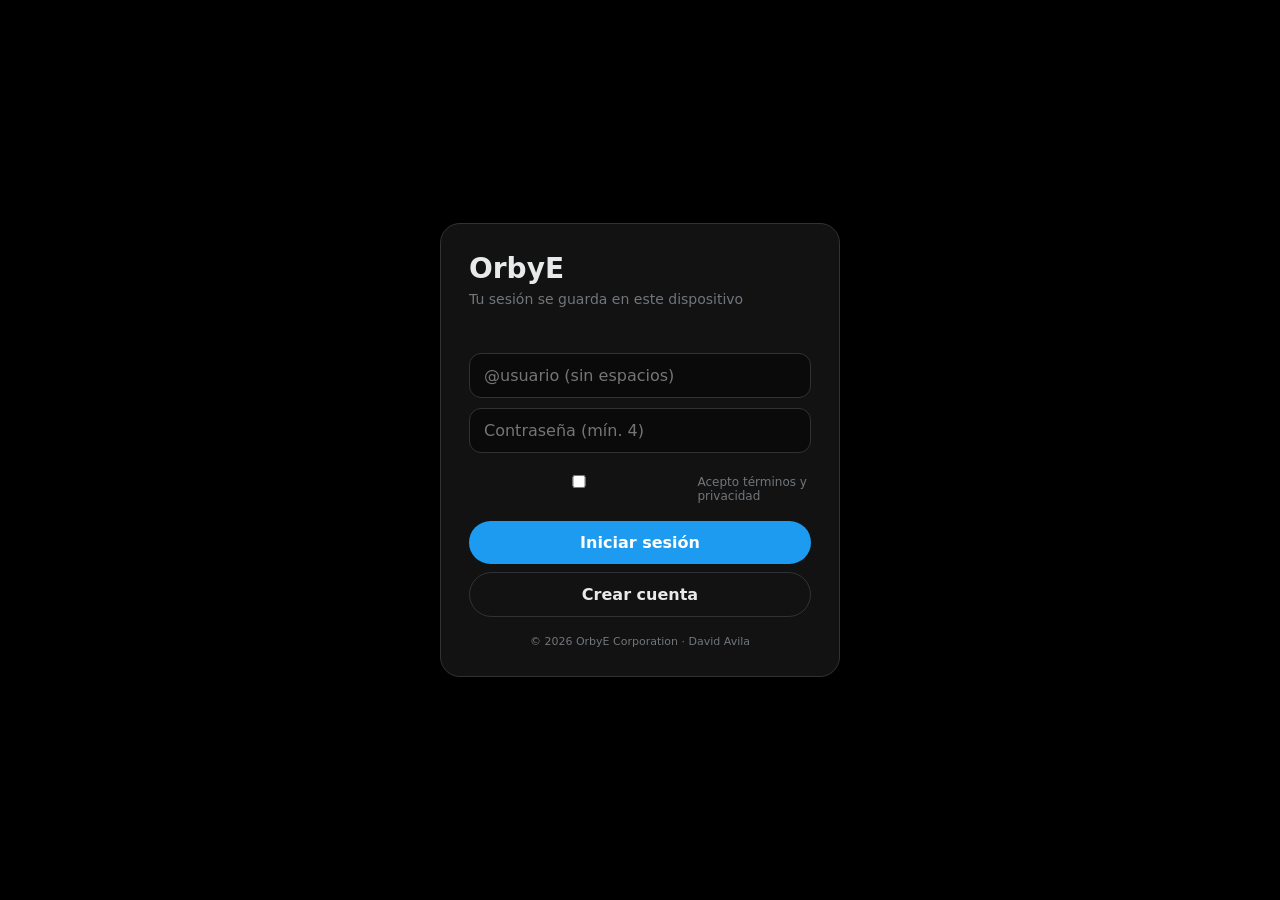
==== commit 8a171c76: "Add files via upload" ====
--- a/index.html
+++ b/index.html
@@ -5,141 +5,135 @@
 <meta name="viewport" content="width=device-width,initial-scale=1,viewport-fit=cover"/>
 <title>OrbyE</title>
 <style>
-:root{
-  --bg:#000;--panel:#0a0a0a;--card:#121212;--line:#2f3336;
-  --text:#e7e9ea;--muted:#71767b;--blue:#1d9bf0;--green:#00ba7c;
-  --radius:16px;--side:72px;--right:320px;
-}
+:root{--bg:#000;--panel:#0a0a0a;--card:#121212;--line:#2f3336;--text:#e7e9ea;--muted:#71767b;--blue:#1d9bf0;--green:#00ba7c;--red:#f4212e;--radius:16px;--side:72px;--right:300px}
 *{box-sizing:border-box;margin:0;padding:0}
 html,body{height:100%;background:var(--bg);color:var(--text);font-family:system-ui,-apple-system,Segoe UI,Roboto,sans-serif}
-button,input,textarea{font:inherit;color:inherit}
+button,input,textarea,select{font:inherit;color:inherit}
 a{color:var(--blue);text-decoration:none}
 button{cursor:pointer;border:0;background:none}
-.app{display:grid;grid-template-columns:var(--side) minmax(0,1fr) var(--right);height:100dvh;max-width:1400px;margin:0 auto}
-@media(max-width:1100px){.app{grid-template-columns:var(--side) 1fr} .right{display:none}}
-@media(max-width:720px){.app{grid-template-columns:1fr} .side{display:none} .mobile-nav{display:flex!important}}
-
-/* LEFT NAV */
+.app{display:grid;grid-template-columns:var(--side) minmax(0,1fr) var(--right);height:100dvh;max-width:1480px;margin:0 auto}
+@media(max-width:1100px){.app{grid-template-columns:var(--side) 1fr}.right{display:none}}
+@media(max-width:720px){.app{grid-template-columns:1fr}.side{display:none}.mobile-nav{display:flex!important}}
 .side{border-right:1px solid var(--line);display:flex;flex-direction:column;align-items:center;padding:12px 0;gap:6px;background:var(--panel)}
-.side .logo{width:40px;height:40px;border-radius:50%;background:#111;border:1px solid var(--line);display:grid;place-items:center;font-weight:800;margin-bottom:8px;font-size:12px}
-.side button{width:48px;height:48px;border-radius:14px;color:var(--muted);display:grid;place-items:center;transition:.15s}
+.side .logo{width:40px;height:40px;border-radius:50%;background:#111;border:1px solid var(--line);display:grid;place-items:center;font-weight:800;margin-bottom:8px;font-size:11px}
+.side button{width:48px;height:48px;border-radius:14px;color:var(--muted);display:grid;place-items:center;transition:.15s;font-size:16px}
 .side button:hover,.side button.on{background:#16181c;color:var(--text)}
-.side button.on{box-shadow:inset 0 0 0 1px var(--line)}
 .side .grow{flex:1}
-.side .avatar-btn{width:40px;height:40px;border-radius:50%;overflow:hidden;border:2px solid var(--line);margin-top:8px}
-.side .avatar-btn img{width:100%;height:100%;object-fit:cover}
-
-/* MAIN */
+.side .avatar-btn{width:40px;height:40px;border-radius:50%;border:2px solid var(--line);margin-top:8px;font-size:14px;font-weight:700}
 .main{display:flex;flex-direction:column;min-width:0;border-right:1px solid var(--line)}
-.top{height:56px;display:flex;align-items:center;gap:12px;padding:0 16px;border-bottom:1px solid var(--line);position:sticky;top:0;background:rgba(0,0,0,.85);backdrop-filter:blur(12px);z-index:5}
-.top .brand{font-weight:800;letter-spacing:-.02em}
+.top{height:56px;display:flex;align-items:center;gap:12px;padding:0 16px;border-bottom:1px solid var(--line);position:sticky;top:0;background:rgba(0,0,0,.88);backdrop-filter:blur(12px);z-index:5}
+.top .brand{font-weight:800}
 .badge-on{font-size:11px;padding:4px 10px;border-radius:999px;background:#052e16;color:var(--green);border:1px solid #14532d}
 .clock{font-variant-numeric:tabular-nums;color:var(--muted);font-size:13px}
-.search{flex:1;max-width:320px;margin-left:auto;background:#202327;border-radius:999px;padding:8px 14px;border:1px solid transparent}
-.search:focus-within{border-color:var(--blue)}
+.search{flex:1;max-width:300px;margin-left:auto;background:#202327;border-radius:999px;padding:8px 14px}
 .search input{width:100%;background:transparent;border:0;outline:0;color:var(--text)}
 .icon-btn{width:36px;height:36px;border-radius:50%;display:grid;place-items:center;color:var(--muted)}
 .icon-btn:hover{background:#16181c;color:var(--text)}
-.user-chip{display:flex;align-items:center;gap:8px;padding:4px 10px 4px 4px;border-radius:999px;border:1px solid var(--line)}
-.user-chip img,.user-chip .ph{width:28px;height:28px;border-radius:50%;background:#222;display:grid;place-items:center;font-size:12px;font-weight:700}
-.verified{display:inline-flex;width:14px;height:14px;border-radius:4px;background:var(--blue);align-items:center;justify-content:center;margin-left:4px}
+.user-chip{display:flex;align-items:center;gap:8px;padding:4px 10px 4px 4px;border-radius:999px;border:1px solid var(--line);font-size:13px}
+.user-chip .ph{width:28px;height:28px;border-radius:50%;background:var(--blue);display:grid;place-items:center;font-size:12px;font-weight:700}
+.verified{display:inline-flex;width:14px;height:14px;border-radius:4px;background:var(--blue);align-items:center;justify-content:center;margin-left:3px}
 .verified:after{content:"";width:6px;height:3px;border-left:2px solid #fff;border-bottom:2px solid #fff;transform:rotate(-45deg);margin-top:-2px}
-
 .tabs{display:flex;border-bottom:1px solid var(--line)}
 .tabs button{flex:1;padding:14px;color:var(--muted);font-weight:600;position:relative}
 .tabs button.on{color:var(--text)}
 .tabs button.on:after{content:"";position:absolute;left:50%;transform:translateX(-50%);bottom:0;width:56px;height:3px;background:var(--blue);border-radius:999px}
-
 .feed{flex:1;overflow:auto;padding:0 0 80px}
 .compose{padding:16px;border-bottom:1px solid var(--line);display:grid;grid-template-columns:48px 1fr;gap:12px}
-.compose .ph{width:48px;height:48px;border-radius:50%;background:#1d9bf0;display:grid;place-items:center;font-weight:800}
-.compose textarea{width:100%;min-height:64px;background:transparent;border:0;outline:0;resize:none;font-size:18px;color:var(--text)}
+.compose .ph{width:48px;height:48px;border-radius:50%;background:var(--blue);display:grid;place-items:center;font-weight:800}
+.compose textarea{width:100%;min-height:64px;background:transparent;border:0;outline:0;resize:none;font-size:17px;color:var(--text)}
 .compose-actions{display:flex;align-items:center;gap:8px;margin-top:8px;padding-top:8px;border-top:1px solid var(--line)}
-.compose-actions .tools{display:flex;gap:4px}
 .compose-actions .tools button{padding:8px 12px;border-radius:999px;color:var(--blue);font-weight:600;font-size:13px}
-.compose-actions .tools button:hover{background:rgba(29,155,240,.1)}
 .btn-post{margin-left:auto;background:var(--blue);color:#fff;font-weight:700;padding:8px 18px;border-radius:999px}
-.btn-post:disabled{opacity:.5}
-
 .empty{padding:48px 24px;text-align:center;color:var(--muted)}
 .empty h3{color:var(--text);margin-bottom:8px;font-size:20px}
-
 .card{padding:16px;border-bottom:1px solid var(--line);display:grid;grid-template-columns:48px 1fr;gap:12px}
-.card .av{width:48px;height:48px;border-radius:50%;background:#222;object-fit:cover}
 .card .meta{display:flex;align-items:center;gap:6px;flex-wrap:wrap;margin-bottom:4px}
 .card .name{font-weight:700}
 .card .handle,.card .time{color:var(--muted);font-size:14px}
 .card .body{font-size:15px;line-height:1.45;white-space:pre-wrap;word-break:break-word}
 .card .media{margin-top:10px;border-radius:16px;overflow:hidden;border:1px solid var(--line);max-height:360px}
 .card .media img,.card .media video{width:100%;display:block;max-height:360px;object-fit:cover}
-.card .actions{display:flex;gap:18px;margin-top:10px;color:var(--muted);font-size:13px}
-.card .actions button{display:inline-flex;align-items:center;gap:6px;padding:6px 8px;border-radius:999px}
+.card .actions{display:flex;gap:16px;margin-top:10px;color:var(--muted);font-size:13px}
+.card .actions button{padding:6px 8px;border-radius:999px}
 .card .actions button:hover{background:#16181c;color:var(--blue)}
-
-/* RIGHT */
-.right{padding:12px;overflow:auto;background:var(--bg)}
+.right{padding:12px;overflow:auto}
 .widget{background:var(--card);border:1px solid var(--line);border-radius:var(--radius);padding:14px;margin-bottom:12px}
-.widget h3{font-size:18px;margin-bottom:10px}
-.widget p{color:var(--muted);font-size:13px;line-height:1.4;margin-bottom:10px}
-.pill{display:block;width:100%;text-align:left;padding:12px 14px;border-radius:999px;border:1px solid var(--line);margin-bottom:8px;font-weight:600;background:transparent}
-.pill:hover{background:#16181c}
+.widget h3{font-size:16px;margin-bottom:10px}
+.widget p{color:var(--muted);font-size:13px;line-height:1.4;margin-bottom:8px}
 .link-row{display:flex;flex-direction:column;gap:8px;font-size:13px}
 .link-row a{color:var(--muted)}
-.link-row a:hover{color:var(--blue)}
-
-/* VIEWS */
 .view{display:none;flex:1;flex-direction:column;min-height:0}
 .view.on{display:flex}
-.page-head{padding:16px;border-bottom:1px solid var(--line);font-weight:800;font-size:18px}
+.page-head{padding:16px;border-bottom:1px solid var(--line);font-weight:800;font-size:18px;display:flex;align-items:center;justify-content:space-between;gap:12px}
 .page-body{padding:16px;overflow:auto;flex:1}
-
-/* Veltx */
-.veltx-grid{display:grid;grid-template-columns:repeat(auto-fill,minmax(180px,1fr));gap:12px;padding:16px}
+.studio{display:grid;grid-template-columns:1fr 300px;gap:0;flex:1;min-height:0}
+@media(max-width:900px){.studio{grid-template-columns:1fr}}
+.studio-preview{background:#000;display:flex;flex-direction:column;border-right:1px solid var(--line);min-height:0}
+.studio-preview .stage{flex:1;display:flex;align-items:center;justify-content:center;position:relative;background:#0a0a0a;min-height:260px}
+.studio-preview video{max-width:100%;max-height:55vh;background:#000}
+.studio-preview .placeholder{color:var(--muted);text-align:center;padding:24px}
+.dropzone{border:2px dashed var(--line);border-radius:16px;padding:36px 20px;cursor:pointer}
+.dropzone:hover,.dropzone.over{border-color:var(--blue);color:var(--blue)}
+.timeline-wrap{border-top:1px solid var(--line);padding:10px 12px;background:#0a0a0a}
+.timeline-bar{height:8px;background:#222;border-radius:4px;position:relative;cursor:pointer;margin:8px 0}
+.timeline-fill{height:100%;background:var(--blue);border-radius:4px;width:0%}
+.timeline-times{display:flex;justify-content:space-between;font-size:11px;color:var(--muted)}
+.studio-controls{display:flex;align-items:center;gap:8px;flex-wrap:wrap}
+.studio-controls button{padding:8px 12px;border-radius:8px;background:#1a1a1a;border:1px solid var(--line);font-size:13px}
+.studio-controls button:hover{border-color:var(--blue)}
+.studio-side{background:var(--panel);overflow:auto;padding:14px;display:flex;flex-direction:column;gap:12px}
+.studio-side h4{font-size:11px;text-transform:uppercase;letter-spacing:.06em;color:var(--muted);margin-bottom:6px}
+.studio-side label{display:block;font-size:12px;color:var(--muted);margin-bottom:4px}
+.studio-side input[type=text],.studio-side textarea,.studio-side select{width:100%;background:#202327;border:1px solid var(--line);border-radius:10px;padding:10px;outline:0;margin-bottom:8px}
+.studio-side textarea{min-height:70px;resize:vertical}
+.tool-grid{display:grid;grid-template-columns:1fr 1fr;gap:8px}
+.tool-grid button{padding:12px 8px;border-radius:12px;background:#16181c;border:1px solid var(--line);font-size:12px;font-weight:600}
+.tool-grid button:hover{border-color:var(--blue);color:var(--blue)}
+.overlay-text{position:absolute;color:#fff;font-weight:800;font-size:22px;text-shadow:0 2px 8px #000;pointer-events:none;text-align:center;max-width:90%;left:50%;transform:translateX(-50%)}
+.veltx-grid{display:grid;grid-template-columns:repeat(auto-fill,minmax(150px,1fr));gap:12px;padding:16px}
 .vcard{background:var(--card);border:1px solid var(--line);border-radius:12px;overflow:hidden;cursor:pointer}
 .vcard .thumb{aspect-ratio:9/14;background:#111;display:grid;place-items:center;color:var(--muted);position:relative}
 .vcard .thumb video,.vcard .thumb img{width:100%;height:100%;object-fit:cover}
-.vcard .info{padding:10px;font-size:13px}
-.studio-box{padding:16px;border-bottom:1px solid var(--line)}
-.studio-box input[type=file]{display:none}
-.drop{border:1px dashed var(--line);border-radius:16px;padding:28px;text-align:center;color:var(--muted);cursor:pointer}
-.drop:hover,.drop.over{border-color:var(--blue);color:var(--blue)}
-.studio-box input[type=text],.studio-box textarea{width:100%;background:#202327;border:1px solid var(--line);border-radius:12px;padding:12px;margin-top:10px;outline:0}
-.studio-box textarea{min-height:80px;resize:vertical}
-.btn-blue{background:var(--blue);color:#fff;font-weight:700;padding:10px 18px;border-radius:999px;margin-top:12px}
-
-/* Spaces */
-.space-list{display:grid;gap:10px;padding:16px}
+.vcard .info{padding:10px;font-size:12px}
+.vcard .info b{display:block;white-space:nowrap;overflow:hidden;text-overflow:ellipsis}
+.watch-modal{position:fixed;inset:0;background:rgba(0,0,0,.92);z-index:80;display:none;align-items:center;justify-content:center;padding:16px}
+.watch-modal.on{display:flex}
+.watch-box{width:min(720px,100%);background:#0a0a0a;border:1px solid var(--line);border-radius:16px;overflow:hidden}
+.watch-box video{width:100%;max-height:70vh;background:#000;display:block}
+.watch-box .meta{padding:14px}
+.pass-grid{display:grid;gap:12px;max-width:480px}
+.pass-card{border:1px solid var(--line);border-radius:16px;padding:18px;background:var(--card)}
+.pass-card .price{font-size:28px;font-weight:800;margin:8px 0}
+.pass-card ul{color:var(--muted);font-size:13px;padding-left:18px;margin:10px 0}
+.pass-card button{margin-top:10px;width:100%;padding:12px;border-radius:999px;background:var(--blue);color:#fff;font-weight:700}
+.space-list{display:grid;gap:10px}
 .space-item{display:flex;gap:12px;align-items:center;padding:12px;border:1px solid var(--line);border-radius:14px;background:var(--card)}
 .space-item .ico{width:48px;height:48px;border-radius:12px;background:#1a1a1a;display:grid;place-items:center;font-weight:800}
-
-/* Login */
 #gate{position:fixed;inset:0;background:#000;z-index:100;display:none;align-items:center;justify-content:center;padding:20px}
 #gate.on{display:flex}
 .gate-card{width:min(400px,100%);background:var(--card);border:1px solid var(--line);border-radius:20px;padding:28px}
 .gate-card h1{font-size:28px;margin-bottom:6px}
 .gate-card .sub{color:var(--muted);margin-bottom:20px;font-size:14px}
 .gate-card input{width:100%;padding:12px 14px;border-radius:12px;border:1px solid var(--line);background:#0a0a0a;margin-bottom:10px;outline:0}
-.gate-card input:focus{border-color:var(--blue)}
-.gate-card .err{color:#f4212e;font-size:13px;min-height:18px;margin-bottom:8px}
+.gate-card .err{color:var(--red);font-size:13px;min-height:18px;margin-bottom:8px}
 .gate-card .btn-main{width:100%;padding:12px;border-radius:999px;background:var(--blue);color:#fff;font-weight:700;margin-top:6px}
 .gate-card .btn-ghost{width:100%;padding:12px;border-radius:999px;border:1px solid var(--line);margin-top:8px;font-weight:600}
 .gate-card .terms{font-size:12px;color:var(--muted);margin:12px 0;display:flex;gap:8px;align-items:flex-start}
 .gate-card .foot{margin-top:18px;font-size:11px;color:var(--muted);text-align:center}
-
 .mobile-nav{display:none;position:fixed;bottom:0;left:0;right:0;height:56px;background:rgba(0,0,0,.92);border-top:1px solid var(--line);z-index:20;justify-content:space-around;align-items:center}
-.mobile-nav button{color:var(--muted);font-size:11px;display:flex;flex-direction:column;align-items:center;gap:2px}
+.mobile-nav button{color:var(--muted);font-size:11px}
 .mobile-nav button.on{color:var(--text)}
-
-#toast{position:fixed;bottom:24px;left:50%;transform:translateX(-50%);background:#1d9bf0;color:#fff;padding:10px 16px;border-radius:999px;font-size:13px;font-weight:600;display:none;z-index:200}
+#toast{position:fixed;bottom:24px;left:50%;transform:translateX(-50%);background:var(--blue);color:#fff;padding:10px 16px;border-radius:999px;font-size:13px;font-weight:600;display:none;z-index:200}
+.btn-blue{background:var(--blue);color:#fff;font-weight:700;padding:10px 18px;border-radius:999px}
 </style>
 </head>
 <body>
 <div id="gate" class="on">
   <div class="gate-card">
     <h1>OrbyE</h1>
-    <p class="sub">Entra a tu cuenta · OrbyE Corporation</p>
+    <p class="sub">Tu sesión se guarda en este dispositivo</p>
     <div class="err" id="gateErr"></div>
-    <input id="gUser" placeholder="@usuario" autocomplete="username"/>
+    <input id="gUser" placeholder="@usuario (sin espacios)" autocomplete="username"/>
     <input id="gPass" type="password" placeholder="Contraseña (mín. 4)" autocomplete="current-password"/>
     <label class="terms"><input type="checkbox" id="gTerms"/> Acepto términos y privacidad</label>
     <button class="btn-main" id="btnLogin" type="button">Iniciar sesión</button>
@@ -150,37 +144,33 @@
 
 <div class="app" id="app" style="display:none">
   <aside class="side">
-    <div class="logo" title="OrbyE">OE</div>
+    <div class="logo">OE</div>
     <button type="button" data-view="home" class="on" title="Inicio">⌂</button>
-    <button type="button" data-view="veltx" title="Veltx">▶</button>
+    <button type="button" data-view="veltx" title="Veltx Studio">▶</button>
     <button type="button" data-view="spaces" title="Spaces">◎</button>
     <button type="button" data-view="onyx" title="Onyx">◈</button>
+    <button type="button" data-view="wallpass" title="WallPass">★</button>
     <button type="button" data-view="notif" title="Alertas">◔</button>
     <div class="grow"></div>
-    <button type="button" data-view="profile" class="avatar-btn" id="sideAv" title="Perfil"><span class="ph" id="sidePh">U</span></button>
+    <button type="button" data-view="profile" class="avatar-btn" id="sideAv"><span id="sidePh">U</span></button>
   </aside>
-
   <section class="main">
     <header class="top">
       <span class="brand">OrbyE</span>
-      <span class="badge-on" id="netBadge">Local</span>
+      <span class="badge-on">Local+</span>
       <span class="clock" id="clock">--:--</span>
-      <div class="search"><input id="search" placeholder="Buscar usuarios, posts..."/></div>
-      <button class="icon-btn" id="btnBell" type="button" title="Notificaciones">◔</button>
-      <div class="user-chip" id="userChip">
-        <span class="ph" id="topPh">U</span>
-        <span id="topName">Usuario</span>
-      </div>
-      <button class="icon-btn" id="btnLogout" type="button" title="Salir">⎋</button>
+      <div class="search"><input id="search" placeholder="Buscar..."/></div>
+      <button class="icon-btn" type="button" id="btnBell">◔</button>
+      <div class="user-chip"><span class="ph" id="topPh">U</span><span id="topName">Usuario</span></div>
+      <button class="icon-btn" type="button" id="btnLogout" title="Salir">⎋</button>
     </header>
 
-    <!-- HOME -->
     <div class="view on" id="view-home">
       <div class="tabs">
-        <button type="button" class="on" data-tab="dest">Destacado</button>
-        <button type="button" data-tab="friends">Amigos</button>
-      </div>
-      <div class="feed" id="homeFeed">
+        <button type="button" class="on">Destacado</button>
+        <button type="button">Amigos</button>
+      </div>
+      <div class="feed">
         <div class="compose">
           <div class="ph" id="composePh">U</div>
           <div>
@@ -200,73 +190,119 @@
       </div>
     </div>
 
-    <!-- VELTX -->
     <div class="view" id="view-veltx">
-      <div class="page-head">Veltx</div>
-      <div class="studio-box">
-        <div class="drop" id="veltxDrop">OrbyPload · Arrastra un video o toca para elegir</div>
-        <input type="file" id="veltxFile" accept="video/*" hidden/>
-        <input type="text" id="veltxTitle" placeholder="Título del video"/>
-        <textarea id="veltxDesc" placeholder="Descripción (opcional)"></textarea>
-        <button class="btn-blue" id="veltxPublish" type="button">Publicar en Veltx</button>
-        <video id="veltxPreview" style="display:none;width:100%;max-height:240px;margin-top:12px;border-radius:12px;background:#000" controls></video>
-      </div>
+      <div class="page-head">
+        <span>Veltx Studio</span>
+        <button type="button" class="btn-blue" id="veltxPublish" style="padding:8px 16px;font-size:13px">Publicar</button>
+      </div>
+      <div class="studio">
+        <div class="studio-preview">
+          <div class="stage" id="stage">
+            <div class="placeholder" id="vidPlaceholder">
+              <div class="dropzone" id="veltxDrop">
+                <div style="font-size:28px;margin-bottom:8px">▶</div>
+                <div><b>OrbyPload</b></div>
+                <div style="font-size:13px;margin-top:6px">Arrastra o toca · el video se guarda en este dispositivo</div>
+              </div>
+            </div>
+            <video id="veltxVideo" style="display:none" playsinline></video>
+            <div class="overlay-text" id="textOverlay" style="display:none"></div>
+          </div>
+          <div class="timeline-wrap">
+            <div class="studio-controls">
+              <button type="button" id="btnPlay">Play</button>
+              <button type="button" id="btnPause">Pausa</button>
+              <button type="button" id="btnMute">Audio</button>
+              <span style="flex:1"></span>
+              <button type="button" id="btnClearVid">Quitar video</button>
+            </div>
+            <div class="timeline-bar" id="timelineBar"><div class="timeline-fill" id="timelineFill"></div></div>
+            <div class="timeline-times"><span id="tCur">0:00</span><span id="tDur">0:00</span></div>
+          </div>
+        </div>
+        <div class="studio-side">
+          <div>
+            <h4>Archivo</h4>
+            <input type="file" id="veltxFile" accept="video/*" hidden/>
+            <button type="button" class="btn-blue" id="btnPickVid" style="width:100%">Elegir / cambiar video</button>
+          </div>
+          <div>
+            <h4>Detalles</h4>
+            <label>Título</label>
+            <input type="text" id="veltxTitle" placeholder="Título del video" maxlength="120"/>
+            <label>Descripción</label>
+            <textarea id="veltxDesc" placeholder="Descripción..."></textarea>
+          </div>
+          <div>
+            <h4>Texto en video</h4>
+            <input type="text" id="textContent" placeholder="Texto..."/>
+            <label>Posición</label>
+            <select id="textPos"><option value="center">Centro</option><option value="top">Arriba</option><option value="bottom">Abajo</option></select>
+            <label>Color</label>
+            <select id="textColor">
+              <option value="#ffffff">Blanco</option>
+              <option value="#1d9bf0">Azul</option>
+              <option value="#f4212e">Rojo</option>
+              <option value="#00ba7c">Verde</option>
+              <option value="#ffd400">Amarillo</option>
+            </select>
+            <div class="tool-grid" style="margin-top:8px">
+              <button type="button" id="btnAddText">+ Texto</button>
+              <button type="button" id="btnClearText">Quitar</button>
+            </div>
+          </div>
+        </div>
+      </div>
+      <div class="page-head" style="border-top:1px solid var(--line)">Tus videos</div>
       <div class="veltx-grid" id="veltxGrid"></div>
     </div>
 
-    <!-- SPACES -->
     <div class="view" id="view-spaces">
       <div class="page-head">Spaces</div>
       <div class="page-body">
         <div style="display:flex;gap:8px;margin-bottom:12px">
           <input id="spaceName" placeholder="Nombre del Space" style="flex:1;padding:10px 12px;border-radius:12px;border:1px solid var(--line);background:#202327;outline:0"/>
-          <button class="btn-blue" id="spaceCreate" type="button" style="margin:0">Crear</button>
+          <button class="btn-blue" id="spaceCreate" type="button">Crear</button>
         </div>
         <div class="space-list" id="spaceList"></div>
       </div>
     </div>
-
-    <!-- ONYX -->
     <div class="view" id="view-onyx">
       <div class="page-head">Onyx Feed</div>
-      <div class="feed" id="onyxFeed"><div class="empty"><h3>Onyx</h3><p>Mismos posts del inicio, vista dedicada.</p></div></div>
-    </div>
-
-    <!-- NOTIF -->
+      <div class="feed" id="onyxFeed"><div class="empty"><h3>Onyx</h3><p>Mismos posts del inicio.</p></div></div>
+    </div>
+    <div class="view" id="view-wallpass">
+      <div class="page-head">WallPass</div>
+      <div class="page-body">
+        <p style="color:var(--muted);margin-bottom:16px">Membresías (demo). Pagos más adelante.</p>
+        <div class="pass-grid">
+          <div class="pass-card"><h4>WallPass</h4><div class="price">$8</div><ul><li>Insignia</li><li>Más alcance</li></ul><button type="button" data-pass>Próximamente</button></div>
+          <div class="pass-card"><h4>Ultimate</h4><div class="price">$20</div><ul><li>Todo WallPass</li><li>Extras Veltx</li></ul><button type="button" data-pass>Próximamente</button></div>
+          <div class="pass-card"><h4>Verify Space</h4><div class="price">$14</div><ul><li>Verificar comunidad</li></ul><button type="button" data-pass>Próximamente</button></div>
+        </div>
+      </div>
+    </div>
     <div class="view" id="view-notif">
       <div class="page-head">Notificaciones</div>
-      <div class="page-body" id="notifList"><p style="color:var(--muted)">Sin notificaciones aún.</p></div>
-    </div>
-
-    <!-- PROFILE -->
+      <div class="page-body"><p style="color:var(--muted)">Sin notificaciones aún.</p></div>
+    </div>
     <div class="view" id="view-profile">
       <div class="page-head">Perfil</div>
       <div class="page-body">
         <div style="display:flex;gap:16px;align-items:center;margin-bottom:16px">
-          <div class="ph" id="profPh" style="width:72px;height:72px;border-radius:50%;background:var(--blue);display:grid;place-items:center;font-size:24px;font-weight:800">U</div>
+          <div id="profPh" style="width:72px;height:72px;border-radius:50%;background:var(--blue);display:grid;place-items:center;font-size:24px;font-weight:800">U</div>
           <div>
-            <div style="font-size:22px;font-weight:800" id="profName">Usuario <span class="verified" id="profVer" style="display:none"></span></div>
+            <div style="font-size:22px;font-weight:800" id="profName">Usuario</div>
             <div style="color:var(--muted)" id="profHandle">@user</div>
           </div>
         </div>
         <textarea id="profBio" placeholder="Bio" style="width:100%;min-height:80px;background:#202327;border:1px solid var(--line);border-radius:12px;padding:12px;margin-bottom:10px;outline:0"></textarea>
         <button class="btn-blue" id="profSave" type="button">Guardar perfil</button>
-        <div style="margin-top:20px">
-          <h3 style="margin-bottom:10px">Tus posts</h3>
-          <div id="profPosts"></div>
-        </div>
+        <div style="margin-top:20px"><h3 style="margin-bottom:10px">Tus posts</h3><div id="profPosts"></div></div>
       </div>
     </div>
   </section>
-
   <aside class="right">
-    <div class="widget">
-      <h3>WallPass</h3>
-      <p>Membresías (demo) · pagos más adelante</p>
-      <button class="pill" type="button">WallPass · $8</button>
-      <button class="pill" type="button">Ultimate · $20</button>
-      <button class="pill" type="button">Verify Space · $14</button>
-    </div>
     <div class="widget">
       <h3>Ecosistema</h3>
       <div class="link-row">
@@ -277,9 +313,21 @@
     </div>
     <div class="widget">
       <h3>OrbyE Corporation</h3>
-      <p>Creado por David Avila. Beta profesional · sin ruido innecesario.</p>
+      <p>David Avila · Beta</p>
+      <p style="margin-top:8px"><button type="button" id="goWallpass" style="color:var(--blue);font-size:13px">Ver WallPass →</button></p>
     </div>
   </aside>
+</div>
+
+<div class="watch-modal" id="watchModal">
+  <div class="watch-box">
+    <video id="watchVideo" controls playsinline></video>
+    <div class="meta">
+      <b id="watchTitle"></b>
+      <div style="color:var(--muted);font-size:13px" id="watchUser"></div>
+      <button type="button" class="btn-blue" id="watchClose" style="margin-top:12px">Cerrar</button>
+    </div>
+  </div>
 </div>
 
 <nav class="mobile-nav">
@@ -292,246 +340,306 @@
 
 <script>
 (function(){
-  const KEY="orbye_pro_v1";
+  const KEY="orbye_pro_v3";
   const CREATOR="davidavila";
-  let state={user:null, posts:[], videos:[], spaces:[], pendingImg:null, pendingVideo:null};
-
-  function load(){
-    try{
-      const raw=localStorage.getItem(KEY);
-      if(raw){ const d=JSON.parse(raw); state.posts=d.posts||[]; state.videos=d.videos||[]; state.spaces=d.spaces||[]; }
-    }catch(e){}
+  let state={user:null,posts:[],videos:[],spaces:[],pendingImg:null};
+  let media={blob:null,url:null,text:"",textPos:"center",textColor:"#ffffff"};
+  let db=null;
+
+  function toast(m){const t=document.getElementById("toast");t.textContent=m;t.style.display="block";setTimeout(()=>t.style.display="none",2200);}
+  function norm(u){return String(u||"").replace(/^@/,"").trim().toLowerCase().replace(/[^a-z0-9._]/g,"");}
+  function esc(s){return String(s||"").replace(/&/g,"&amp;").replace(/</g,"&lt;").replace(/>/g,"&gt;");}
+  function uid(){return "id_"+Date.now()+"_"+Math.random().toString(36).slice(2,7);}
+  function isCEO(u){u=norm(u);return u===CREATOR||u.indexOf("avilarodriguez")>=0||u.indexOf("davidavila")>=0;}
+  function fmt(t){t=Math.max(0,t|0);return Math.floor(t/60)+":"+String(t%60).padStart(2,"0");}
+
+  function openDB(){
+    return new Promise((res,rej)=>{
+      const r=indexedDB.open("orbye_media_v3",1);
+      r.onupgradeneeded=function(){const d=r.result;if(!d.objectStoreNames.contains("videos"))d.createObjectStore("videos");};
+      r.onsuccess=function(){db=r.result;res(db);};
+      r.onerror=function(){rej(r.error);};
+    });
+  }
+  function idbPut(id,blob){
+    return new Promise((res,rej)=>{
+      if(!db)return res();
+      const tx=db.transaction("videos","readwrite");
+      tx.objectStore("videos").put(blob,id);
+      tx.oncomplete=()=>res();
+      tx.onerror=()=>rej(tx.error);
+    });
+  }
+  function idbGet(id){
+    return new Promise((res)=>{
+      if(!db)return res(null);
+      const tx=db.transaction("videos","readonly");
+      const q=tx.objectStore("videos").get(id);
+      q.onsuccess=()=>res(q.result||null);
+      q.onerror=()=>res(null);
+    });
+  }
+
+  function loadMeta(){
+    try{const d=JSON.parse(localStorage.getItem(KEY)||"{}");state.posts=d.posts||[];state.videos=d.videos||[];state.spaces=d.spaces||[];}catch(e){}
     try{
       const u=JSON.parse(localStorage.getItem(KEY+"_sess")||"null");
-      if(u&&u.username) state.user=u;
+      if(u&&u.username){state.user=u;}
     }catch(e){}
-  }
-  function save(){ localStorage.setItem(KEY, JSON.stringify({posts:state.posts,videos:state.videos,spaces:state.spaces})); }
-  function saveSess(){ localStorage.setItem(KEY+"_sess", JSON.stringify(state.user)); }
-  function toast(m){ const t=document.getElementById("toast"); t.textContent=m; t.style.display="block"; setTimeout(()=>t.style.display="none",2200); }
-  function norm(u){ return String(u||"").replace(/^@/,"").trim().toLowerCase(); }
-  function esc(s){ return String(s||"").replace(/&/g,"&amp;").replace(/</g,"&lt;").replace(/>/g,"&gt;"); }
-  function uid(){ return "id_"+Date.now()+"_"+Math.random().toString(36).slice(2,7); }
-  function isCEO(u){ u=norm(u); return u===CREATOR || u.indexOf("avilarodriguez")>=0; }
-
-  function showApp(){
-    document.getElementById("gate").classList.remove("on");
-    document.getElementById("app").style.display="grid";
-    paintUser();
-    renderPosts();
-    renderVideos();
-    renderSpaces();
-  }
-  function showGate(){
-    document.getElementById("app").style.display="none";
-    document.getElementById("gate").classList.add("on");
-  }
+    // remember last username in login field
+    try{
+      const last=localStorage.getItem(KEY+"_lastuser");
+      if(last)document.getElementById("gUser").value=last;
+    }catch(e){}
+  }
+  function saveMeta(){localStorage.setItem(KEY,JSON.stringify({posts:state.posts,videos:state.videos,spaces:state.spaces}));}
+  function saveSess(){
+    localStorage.setItem(KEY+"_sess",JSON.stringify(state.user));
+    if(state.user)localStorage.setItem(KEY+"_lastuser",state.user.username);
+  }
+
+  function showApp(){document.getElementById("gate").classList.remove("on");document.getElementById("app").style.display="grid";paintUser();renderPosts();renderVideos();renderSpaces();}
+  function showGate(){document.getElementById("app").style.display="none";document.getElementById("gate").classList.add("on");}
 
   function paintUser(){
-    if(!state.user) return;
-    const n=state.user.name||state.user.username;
-    const h="@"+state.user.username;
-    const letter=(n||"U").charAt(0).toUpperCase();
-    ["topPh","composePh","sidePh","profPh"].forEach(id=>{ const el=document.getElementById(id); if(el) el.textContent=letter; });
-    document.getElementById("topName").innerHTML=esc(n)+(isCEO(state.user.username)?' <span class="verified"></span>':"");
-    document.getElementById("profName").innerHTML=esc(n)+(isCEO(state.user.username)?' <span class="verified"></span>':"");
-    document.getElementById("profHandle").textContent=h;
+    if(!state.user)return;
+    const n=state.user.name||state.user.username,letter=(n||"U").charAt(0).toUpperCase();
+    ["topPh","composePh","sidePh","profPh"].forEach(id=>{const el=document.getElementById(id);if(el)el.textContent=letter;});
+    const ver=isCEO(state.user.username)?' <span class="verified"></span>':"";
+    document.getElementById("topName").innerHTML=esc(n)+ver;
+    document.getElementById("profName").innerHTML=esc(n)+ver;
+    document.getElementById("profHandle").textContent="@"+state.user.username;
     document.getElementById("profBio").value=state.user.bio||"";
-    document.getElementById("profVer").style.display=isCEO(state.user.username)?"":"none";
   }
 
   function renderPosts(){
     const box=document.getElementById("posts");
     const list=state.posts.slice().sort((a,b)=>b.ts-a.ts);
-    if(!list.length){
-      box.innerHTML='<div class="empty"><h3>Tu inicio está listo</h3><p>Comparte algo cuando quieras.</p></div>';
-      return;
-    }
+    if(!list.length){box.innerHTML='<div class="empty"><h3>Tu inicio está listo</h3><p>Comparte algo cuando quieras.</p></div>';return;}
     box.innerHTML=list.map(p=>{
       const letter=(p.name||p.user||"U").charAt(0).toUpperCase();
       const ver=isCEO(p.user)?'<span class="verified"></span>':"";
       const media=p.img?`<div class="media"><img src="${p.img}" alt=""/></div>`:"";
-      const time=new Date(p.ts).toLocaleString();
-      return `<article class="card" data-id="${p.id}">
-        <div class="ph" style="width:48px;height:48px;border-radius:50%;background:#1d9bf0;display:grid;place-items:center;font-weight:800">${letter}</div>
-        <div>
-          <div class="meta"><span class="name">${esc(p.name||p.user)}${ver}</span><span class="handle">@${esc(p.user)}</span><span class="time">· ${esc(time)}</span></div>
-          <div class="body">${esc(p.body)}</div>${media}
-          <div class="actions">
-            <button type="button" data-like="${p.id}">♥ ${p.likes||0}</button>
-            ${norm(state.user&&state.user.username)===norm(p.user)?`<button type="button" data-del="${p.id}">Eliminar</button>`:""}
-          </div>
-        </div>
-      </article>`;
+      return `<article class="card"><div style="width:48px;height:48px;border-radius:50%;background:var(--blue);display:grid;place-items:center;font-weight:800">${letter}</div>
+        <div><div class="meta"><span class="name">${esc(p.name||p.user)}${ver}</span><span class="handle">@${esc(p.user)}</span><span class="time">· ${esc(new Date(p.ts).toLocaleString())}</span></div>
+        <div class="body">${esc(p.body)}</div>${media}
+        <div class="actions"><button type="button" data-like="${p.id}">♥ ${p.likes||0}</button>
+        ${norm(state.user&&state.user.username)===norm(p.user)?`<button type="button" data-del="${p.id}">Eliminar</button>`:""}</div></div></article>`;
     }).join("");
   }
 
-  function renderVideos(){
+  async function renderVideos(){
     const g=document.getElementById("veltxGrid");
     const list=state.videos.slice().sort((a,b)=>b.ts-a.ts);
-    if(!list.length){ g.innerHTML='<div class="empty" style="grid-column:1/-1"><h3>Sin videos</h3><p>Sube el primero desde Studio (arriba).</p></div>'; return; }
-    g.innerHTML=list.map(v=>`<div class="vcard" data-vid="${v.id}">
-      <div class="thumb">${v.url?`<video src="${v.url}" muted playsinline></video>`:"▶"}</div>
-      <div class="info"><b>${esc(v.title||"Video")}</b><div style="color:var(--muted);font-size:12px">@${esc(v.user)}</div></div>
-    </div>`).join("");
+    if(!list.length){g.innerHTML='<div class="empty" style="grid-column:1/-1"><h3>Sin videos</h3><p>Publica desde el Studio.</p></div>';return;}
+    g.innerHTML="";
+    for(const v of list){
+      const card=document.createElement("div");
+      card.className="vcard";
+      card.dataset.vid=v.id;
+      const thumb=document.createElement("div");
+      thumb.className="thumb";
+      const blob=await idbGet(v.id);
+      if(blob){
+        const url=URL.createObjectURL(blob);
+        const vv=document.createElement("video");
+        vv.src=url;vv.muted=true;vv.playsInline=true;
+        thumb.appendChild(vv);
+      }else{
+        thumb.textContent="▶";
+      }
+      const info=document.createElement("div");
+      info.className="info";
+      info.innerHTML=`<b>${esc(v.title||"Video")}</b><div style="color:var(--muted);font-size:12px">@${esc(v.user)}</div>`;
+      card.appendChild(thumb);card.appendChild(info);
+      card.onclick=async function(){
+        const b=await idbGet(v.id);
+        if(!b){toast("Video no encontrado en este dispositivo");return;}
+        const url=URL.createObjectURL(b);
+        document.getElementById("watchVideo").src=url;
+        document.getElementById("watchTitle").textContent=v.title||"Video";
+        document.getElementById("watchUser").textContent="@"+v.user;
+        document.getElementById("watchModal").classList.add("on");
+      };
+      g.appendChild(card);
+    }
   }
 
   function renderSpaces(){
-    const box=document.getElementById("spaceList");
-    if(!state.spaces.length){
-      state.spaces=[{id:"help",name:"Orby Help",desc:"Ayuda a nuevos usuarios",owner:CREATOR}];
-      save();
-    }
-    box.innerHTML=state.spaces.map(s=>`<div class="space-item"><div class="ico">${esc((s.name||"S").charAt(0))}</div>
+    if(!state.spaces.length){state.spaces=[{id:"help",name:"Orby Help",desc:"Ayuda a nuevos",owner:CREATOR}];saveMeta();}
+    document.getElementById("spaceList").innerHTML=state.spaces.map(s=>`<div class="space-item"><div class="ico">${esc((s.name||"S").charAt(0))}</div>
       <div><b>${esc(s.name)}</b><div style="color:var(--muted);font-size:13px">${esc(s.desc||"")}</div></div></div>`).join("");
   }
 
-  // Auth
   document.getElementById("btnLogin").onclick=function(){
-    const err=document.getElementById("gateErr"); err.textContent="";
-    const u=norm(document.getElementById("gUser").value);
-    const p=document.getElementById("gPass").value;
-    if(!u||p.length<4){ err.textContent="Usuario y contraseña (mín. 4)"; return; }
+    const err=document.getElementById("gateErr");err.textContent="";
+    const u=norm(document.getElementById("gUser").value),p=document.getElementById("gPass").value;
+    if(!u||p.length<4){err.textContent="Usuario y contraseña (mín. 4)";return;}
     const users=JSON.parse(localStorage.getItem(KEY+"_users")||"{}");
-    if(!users[u]||users[u].pass!==p){ err.textContent="Usuario o contraseña incorrectos"; return; }
+    if(!users[u]||users[u].pass!==p){err.textContent="Usuario o contraseña incorrectos";return;}
     state.user={username:u,name:users[u].name||u,bio:users[u].bio||""};
-    saveSess(); showApp(); toast("Bienvenido"+(isCEO(u)?", señor David":""));
+    saveSess();showApp();toast(isCEO(u)?"Bienvenido, señor David":"Sesión iniciada");
   };
   document.getElementById("btnRegister").onclick=function(){
-    const err=document.getElementById("gateErr"); err.textContent="";
-    if(!document.getElementById("gTerms").checked){ err.textContent="Acepta términos"; return; }
-    const u=norm(document.getElementById("gUser").value);
-    const p=document.getElementById("gPass").value;
-    if(!u||p.length<4){ err.textContent="Usuario y contraseña (mín. 4)"; return; }
+    const err=document.getElementById("gateErr");err.textContent="";
+    if(!document.getElementById("gTerms").checked){err.textContent="Acepta términos";return;}
+    const u=norm(document.getElementById("gUser").value),p=document.getElementById("gPass").value;
+    if(!u||p.length<4){err.textContent="Usuario y contraseña (mín. 4)";return;}
+    if(u.length<3){err.textContent="Usuario mínimo 3 caracteres";return;}
     const users=JSON.parse(localStorage.getItem(KEY+"_users")||"{}");
-    if(users[u]){ err.textContent="Ese usuario ya existe"; return; }
+    if(users[u]){err.textContent="Ese usuario ya existe · inicia sesión";return;}
     users[u]={pass:p,name:u,bio:""};
-    localStorage.setItem(KEY+"_users", JSON.stringify(users));
+    localStorage.setItem(KEY+"_users",JSON.stringify(users));
     state.user={username:u,name:u,bio:""};
-    saveSess(); showApp(); toast("Cuenta creada");
+    saveSess();showApp();toast("Cuenta creada y guardada");
   };
   document.getElementById("btnLogout").onclick=function(){
-    state.user=null; localStorage.removeItem(KEY+"_sess"); showGate();
-  };
-
-  // Nav
+    state.user=null;
+    localStorage.removeItem(KEY+"_sess");
+    showGate();
+    toast("Sesión cerrada · la cuenta sigue guardada");
+  };
+
   function go(view){
     document.querySelectorAll(".view").forEach(v=>v.classList.remove("on"));
-    const el=document.getElementById("view-"+view);
-    if(el) el.classList.add("on");
-    document.querySelectorAll(".side button[data-view], .mobile-nav button[data-view]").forEach(b=>{
-      b.classList.toggle("on", b.getAttribute("data-view")===view);
-    });
-    if(view==="onyx") renderPosts();
-    if(view==="profile") renderProfPosts();
-  }
-  document.querySelectorAll(".side button[data-view], .mobile-nav button[data-view]").forEach(b=>{
-    b.addEventListener("click",()=>go(b.getAttribute("data-view")));
-  });
-
-  // Compose
+    const el=document.getElementById("view-"+view);if(el)el.classList.add("on");
+    document.querySelectorAll(".side button[data-view], .mobile-nav button[data-view]").forEach(b=>b.classList.toggle("on",b.getAttribute("data-view")===view));
+    if(view==="profile")renderProfPosts();
+    if(view==="veltx")renderVideos();
+  }
+  document.querySelectorAll(".side button[data-view], .mobile-nav button[data-view]").forEach(b=>b.addEventListener("click",()=>go(b.getAttribute("data-view"))));
+  document.getElementById("goWallpass").onclick=()=>go("wallpass");
+
   document.getElementById("btnFoto").onclick=()=>document.getElementById("fotoInput").click();
   document.getElementById("fotoInput").onchange=function(){
-    const f=this.files&&this.files[0]; if(!f) return;
-    if(f.size>3*1024*1024){ toast("Máx 3MB"); return; }
-    const r=new FileReader();
-    r.onload=()=>{ state.pendingImg=r.result; document.getElementById("composePreview").innerHTML='<img src="'+r.result+'" style="max-height:160px;border-radius:12px;margin-top:8px"/>'; };
-    r.readAsDataURL(f);
+    const f=this.files&&this.files[0];if(!f)return;
+    if(f.size>3*1024*1024){toast("Máx 3MB");return;}
+    const r=new FileReader();r.onload=()=>{state.pendingImg=r.result;document.getElementById("composePreview").innerHTML='<img src="'+r.result+'" style="max-height:160px;border-radius:12px;margin-top:8px"/>';};r.readAsDataURL(f);
   };
   document.getElementById("btnGif").onclick=function(){
-    const q=prompt("Buscar GIF (Giphy):","hello");
-    if(q===null) return;
-    // placeholder gif
     state.pendingImg="https://media.giphy.com/media/ICOgUNjpvO0PC/giphy.gif";
     document.getElementById("composePreview").innerHTML='<img src="'+state.pendingImg+'" style="max-height:160px;border-radius:12px;margin-top:8px"/>';
   };
   document.getElementById("btnPost").onclick=function(){
-    if(!state.user) return;
+    if(!state.user)return;
     const body=document.getElementById("composeText").value.trim();
-    if(!body&&!state.pendingImg){ toast("Escribe algo"); return; }
+    if(!body&&!state.pendingImg){toast("Escribe algo");return;}
     state.posts.unshift({id:uid(),user:state.user.username,name:state.user.name,body:body,img:state.pendingImg,likes:0,ts:Date.now()});
-    state.pendingImg=null;
-    document.getElementById("composeText").value="";
-    document.getElementById("composePreview").innerHTML="";
-    save(); renderPosts(); toast("Publicado");
+    state.pendingImg=null;document.getElementById("composeText").value="";document.getElementById("composePreview").innerHTML="";
+    saveMeta();renderPosts();toast("Publicado");
   };
   document.getElementById("posts").onclick=function(ev){
-    const like=ev.target.closest("[data-like]");
-    const del=ev.target.closest("[data-del]");
-    if(like){
-      const id=like.getAttribute("data-like");
-      const p=state.posts.find(x=>x.id===id); if(p){ p.likes=(p.likes||0)+1; save(); renderPosts(); }
-    }
-    if(del){
-      const id=del.getAttribute("data-del");
-      state.posts=state.posts.filter(x=>x.id!==id); save(); renderPosts(); toast("Eliminado");
-    }
-  };
-
-  // Veltx
+    const like=ev.target.closest("[data-like]"),del=ev.target.closest("[data-del]");
+    if(like){const p=state.posts.find(x=>x.id===like.getAttribute("data-like"));if(p){p.likes=(p.likes||0)+1;saveMeta();renderPosts();}}
+    if(del){state.posts=state.posts.filter(x=>x.id!==del.getAttribute("data-del"));saveMeta();renderPosts();}
+  };
+
+  const vid=document.getElementById("veltxVideo");
   const drop=document.getElementById("veltxDrop");
   const file=document.getElementById("veltxFile");
+  function loadVideo(f){
+    if(!f||!String(f.type).startsWith("video/")){toast("Solo video");return;}
+    if(f.size>80*1024*1024){toast("Máx 80MB");return;}
+    if(media.url)URL.revokeObjectURL(media.url);
+    media.blob=f;media.url=URL.createObjectURL(f);
+    vid.src=media.url;vid.style.display="block";
+    document.getElementById("vidPlaceholder").style.display="none";
+    vid.onloadedmetadata=function(){document.getElementById("tDur").textContent=fmt(vid.duration);};
+    toast("Video cargado · listo para publicar");
+  }
   drop.onclick=()=>file.click();
+  document.getElementById("btnPickVid").onclick=()=>file.click();
+  file.onchange=function(){if(this.files[0])loadVideo(this.files[0]);};
   drop.ondragover=e=>{e.preventDefault();drop.classList.add("over");};
   drop.ondragleave=()=>drop.classList.remove("over");
-  drop.ondrop=e=>{e.preventDefault();drop.classList.remove("over"); const f=e.dataTransfer.files[0]; if(f) handleVid(f);};
-  file.onchange=function(){ const f=this.files&&this.files[0]; if(f) handleVid(f); };
-  function handleVid(f){
-    if(!f.type.startsWith("video/")){ toast("Solo video"); return; }
-    if(f.size>40*1024*1024){ toast("Máx 40MB en demo local"); return; }
-    const url=URL.createObjectURL(f);
-    state.pendingVideo={file:f,url:url};
-    const v=document.getElementById("veltxPreview");
-    v.src=url; v.style.display="block";
-    drop.textContent="Video listo · "+f.name;
-  }
-  document.getElementById("veltxPublish").onclick=function(){
-    if(!state.user) return;
-    if(!state.pendingVideo){ toast("Elige un video"); return; }
-    const title=document.getElementById("veltxTitle").value.trim()||"Video sin título";
-    state.videos.unshift({id:uid(),user:state.user.username,title:title,desc:document.getElementById("veltxDesc").value.trim(),url:state.pendingVideo.url,ts:Date.now()});
-    // Note: blob URLs are session-local; cloud needs Firebase/Storage later
-    state.pendingVideo=null;
+  drop.ondrop=e=>{e.preventDefault();drop.classList.remove("over");if(e.dataTransfer.files[0])loadVideo(e.dataTransfer.files[0]);};
+  document.getElementById("btnPlay").onclick=()=>vid.play();
+  document.getElementById("btnPause").onclick=()=>vid.pause();
+  document.getElementById("btnMute").onclick=()=>{vid.muted=!vid.muted;};
+  document.getElementById("btnClearVid").onclick=function(){
+    vid.pause();vid.removeAttribute("src");vid.load();vid.style.display="none";
+    document.getElementById("vidPlaceholder").style.display="";
+    if(media.url)URL.revokeObjectURL(media.url);
+    media.blob=null;media.url=null;
+  };
+  vid.ontimeupdate=function(){
+    document.getElementById("tCur").textContent=fmt(vid.currentTime);
+    if(vid.duration)document.getElementById("timelineFill").style.width=(100*vid.currentTime/vid.duration)+"%";
+  };
+  document.getElementById("timelineBar").onclick=function(e){
+    if(!vid.duration)return;
+    const r=this.getBoundingClientRect();
+    vid.currentTime=((e.clientX-r.left)/r.width)*vid.duration;
+  };
+  function applyText(){
+    const ov=document.getElementById("textOverlay");
+    if(!media.text){ov.style.display="none";return;}
+    ov.style.display="block";ov.textContent=media.text;ov.style.color=media.textColor;
+    if(media.textPos==="top"){ov.style.top="12%";ov.style.bottom="auto";}
+    else if(media.textPos==="bottom"){ov.style.top="auto";ov.style.bottom="14%";}
+    else{ov.style.top="45%";ov.style.bottom="auto";}
+  }
+  document.getElementById("btnAddText").onclick=function(){
+    media.text=document.getElementById("textContent").value.trim();
+    media.textPos=document.getElementById("textPos").value;
+    media.textColor=document.getElementById("textColor").value;
+    applyText();
+  };
+  document.getElementById("btnClearText").onclick=function(){media.text="";document.getElementById("textContent").value="";applyText();};
+
+  document.getElementById("veltxPublish").onclick=async function(){
+    if(!state.user)return;
+    if(!media.blob){toast("Elige un video primero");return;}
+    const title=(document.getElementById("veltxTitle").value.trim()||"Video sin título");
+    const id=uid();
+    try{
+      await idbPut(id,media.blob);
+    }catch(e){toast("No se pudo guardar el archivo");return;}
+    state.videos.unshift({
+      id:id,user:state.user.username,title:title,
+      desc:document.getElementById("veltxDesc").value.trim(),
+      text:media.text,textPos:media.textPos,textColor:media.textColor,ts:Date.now()
+    });
+    saveMeta();
+    await renderVideos();
+    toast("Video guardado · se verá al refrescar");
     document.getElementById("veltxTitle").value="";
     document.getElementById("veltxDesc").value="";
-    document.getElementById("veltxPreview").style.display="none";
-    drop.textContent="OrbyPload · Arrastra un video o toca para elegir";
-    save(); renderVideos(); toast("Video en Veltx (esta sesión)");
-  };
-
-  // Spaces
+  };
+
+  document.getElementById("watchClose").onclick=function(){
+    document.getElementById("watchModal").classList.remove("on");
+    const w=document.getElementById("watchVideo");w.pause();w.removeAttribute("src");w.load();
+  };
+  document.getElementById("watchModal").onclick=function(e){if(e.target===this)document.getElementById("watchClose").click();};
+
   document.getElementById("spaceCreate").onclick=function(){
-    if(!state.user) return;
-    const name=document.getElementById("spaceName").value.trim();
-    if(!name) return;
+    if(!state.user)return;
+    const name=document.getElementById("spaceName").value.trim();if(!name)return;
     state.spaces.unshift({id:uid(),name:name,desc:"Creado por @"+state.user.username,owner:state.user.username});
-    document.getElementById("spaceName").value="";
-    save(); renderSpaces(); toast("Space creado");
-  };
-
+    document.getElementById("spaceName").value="";saveMeta();renderSpaces();
+  };
   document.getElementById("profSave").onclick=function(){
-    if(!state.user) return;
+    if(!state.user)return;
     state.user.bio=document.getElementById("profBio").value.slice(0,300);
     const users=JSON.parse(localStorage.getItem(KEY+"_users")||"{}");
-    if(users[state.user.username]){ users[state.user.username].bio=state.user.bio; localStorage.setItem(KEY+"_users",JSON.stringify(users)); }
-    saveSess(); toast("Perfil guardado");
+    if(users[state.user.username]){users[state.user.username].bio=state.user.bio;users[state.user.username].name=state.user.name;localStorage.setItem(KEY+"_users",JSON.stringify(users));}
+    saveSess();toast("Perfil guardado");
   };
   function renderProfPosts(){
     const mine=state.posts.filter(p=>norm(p.user)===norm(state.user&&state.user.username));
-    document.getElementById("profPosts").innerHTML=mine.length?mine.map(p=>`<div style="padding:10px 0;border-bottom:1px solid var(--line)">${esc(p.body||"(media)")}</div>`).join(""):"<p style='color:var(--muted)'>Sin posts aún.</p>";
-  }
-
-  // Clock
-  function tick(){
-    const d=new Date();
-    document.getElementById("clock").textContent=d.toLocaleTimeString([],{hour:"2-digit",minute:"2-digit",second:"2-digit"});
-  }
-  setInterval(tick,1000); tick();
-
-  // Boot
-  load();
-  if(state.user) showApp();
-  else showGate();
+    document.getElementById("profPosts").innerHTML=mine.length?mine.map(p=>`<div style="padding:10px 0;border-bottom:1px solid var(--line)">${esc(p.body||"(media)")}</div>`).join(""):"<p style='color:var(--muted)'>Sin posts.</p>";
+  }
+  document.querySelectorAll("[data-pass]").forEach(b=>b.onclick=()=>toast("Pagos pronto"));
+  setInterval(function(){document.getElementById("clock").textContent=new Date().toLocaleTimeString([],{hour:"2-digit",minute:"2-digit",second:"2-digit"});},1000);
+
+  openDB().then(function(){
+    loadMeta();
+    if(state.user)showApp();else showGate();
+  }).catch(function(){
+    loadMeta();
+    if(state.user)showApp();else showGate();
+  });
 })();
 </script>
 </body>
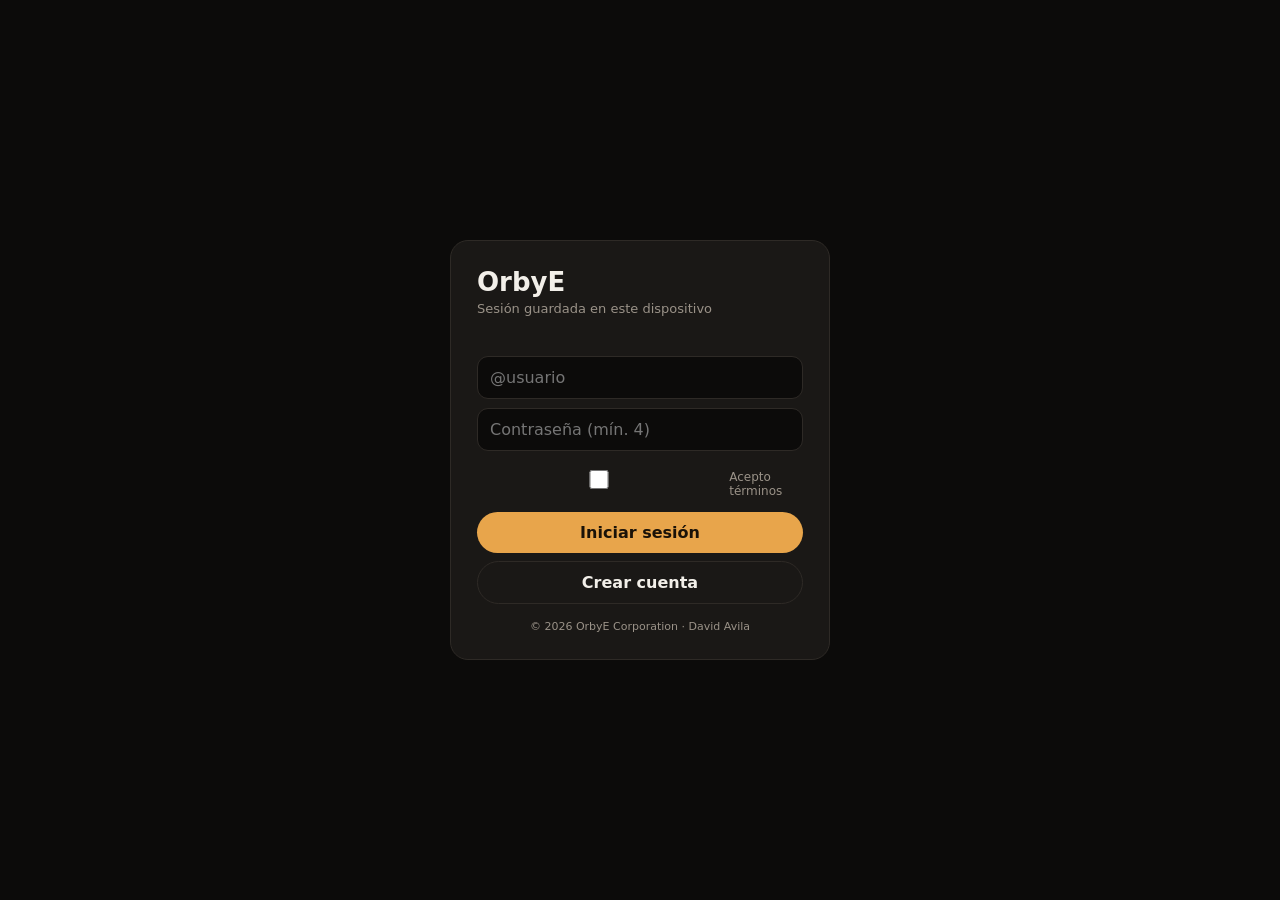
==== commit 08c717cc: "Add files via upload" ====
--- a/index.html
+++ b/index.html
@@ -5,137 +5,156 @@
 <meta name="viewport" content="width=device-width,initial-scale=1,viewport-fit=cover"/>
 <title>OrbyE</title>
 <style>
-:root{--bg:#000;--panel:#0a0a0a;--card:#121212;--line:#2f3336;--text:#e7e9ea;--muted:#71767b;--blue:#1d9bf0;--green:#00ba7c;--red:#f4212e;--radius:16px;--side:72px;--right:300px}
+:root{
+  --bg:#0c0b0a;--panel:#141210;--card:#1a1816;--line:#2e2a26;
+  --text:#f2efe9;--muted:#9a9288;--accent:#e8a54b;--accent2:#c47b2b;
+  --green:#3d9a6a;--red:#d94a4a;--radius:14px;--side:68px;--right:290px;
+}
 *{box-sizing:border-box;margin:0;padding:0}
 html,body{height:100%;background:var(--bg);color:var(--text);font-family:system-ui,-apple-system,Segoe UI,Roboto,sans-serif}
 button,input,textarea,select{font:inherit;color:inherit}
-a{color:var(--blue);text-decoration:none}
+a{color:var(--accent);text-decoration:none}
 button{cursor:pointer;border:0;background:none}
-.app{display:grid;grid-template-columns:var(--side) minmax(0,1fr) var(--right);height:100dvh;max-width:1480px;margin:0 auto}
+.app{display:grid;grid-template-columns:var(--side) minmax(0,1fr) var(--right);height:100dvh;max-width:1400px;margin:0 auto}
 @media(max-width:1100px){.app{grid-template-columns:var(--side) 1fr}.right{display:none}}
 @media(max-width:720px){.app{grid-template-columns:1fr}.side{display:none}.mobile-nav{display:flex!important}}
-.side{border-right:1px solid var(--line);display:flex;flex-direction:column;align-items:center;padding:12px 0;gap:6px;background:var(--panel)}
-.side .logo{width:40px;height:40px;border-radius:50%;background:#111;border:1px solid var(--line);display:grid;place-items:center;font-weight:800;margin-bottom:8px;font-size:11px}
-.side button{width:48px;height:48px;border-radius:14px;color:var(--muted);display:grid;place-items:center;transition:.15s;font-size:16px}
-.side button:hover,.side button.on{background:#16181c;color:var(--text)}
+
+.side{border-right:1px solid var(--line);display:flex;flex-direction:column;align-items:center;padding:12px 0;gap:4px;background:var(--panel)}
+.side .logo{width:38px;height:38px;border-radius:12px;background:linear-gradient(145deg,#2a241c,#1a1612);border:1px solid var(--line);display:grid;place-items:center;font-weight:800;margin-bottom:10px;font-size:11px;color:var(--accent)}
+.side button{width:46px;height:46px;border-radius:12px;color:var(--muted);display:grid;place-items:center;transition:.15s;font-size:15px}
+.side button:hover,.side button.on{background:#221e1a;color:var(--text)}
+.side button.on{color:var(--accent)}
 .side .grow{flex:1}
-.side .avatar-btn{width:40px;height:40px;border-radius:50%;border:2px solid var(--line);margin-top:8px;font-size:14px;font-weight:700}
+.side .avatar-btn{width:38px;height:38px;border-radius:50%;border:2px solid var(--line);margin-top:8px;font-size:13px;font-weight:700;background:#2a241c}
+
 .main{display:flex;flex-direction:column;min-width:0;border-right:1px solid var(--line)}
-.top{height:56px;display:flex;align-items:center;gap:12px;padding:0 16px;border-bottom:1px solid var(--line);position:sticky;top:0;background:rgba(0,0,0,.88);backdrop-filter:blur(12px);z-index:5}
-.top .brand{font-weight:800}
-.badge-on{font-size:11px;padding:4px 10px;border-radius:999px;background:#052e16;color:var(--green);border:1px solid #14532d}
-.clock{font-variant-numeric:tabular-nums;color:var(--muted);font-size:13px}
-.search{flex:1;max-width:300px;margin-left:auto;background:#202327;border-radius:999px;padding:8px 14px}
-.search input{width:100%;background:transparent;border:0;outline:0;color:var(--text)}
-.icon-btn{width:36px;height:36px;border-radius:50%;display:grid;place-items:center;color:var(--muted)}
-.icon-btn:hover{background:#16181c;color:var(--text)}
-.user-chip{display:flex;align-items:center;gap:8px;padding:4px 10px 4px 4px;border-radius:999px;border:1px solid var(--line);font-size:13px}
-.user-chip .ph{width:28px;height:28px;border-radius:50%;background:var(--blue);display:grid;place-items:center;font-size:12px;font-weight:700}
-.verified{display:inline-flex;width:14px;height:14px;border-radius:4px;background:var(--blue);align-items:center;justify-content:center;margin-left:3px}
-.verified:after{content:"";width:6px;height:3px;border-left:2px solid #fff;border-bottom:2px solid #fff;transform:rotate(-45deg);margin-top:-2px}
+.top{height:54px;display:flex;align-items:center;gap:10px;padding:0 14px;border-bottom:1px solid var(--line);position:sticky;top:0;background:rgba(12,11,10,.92);backdrop-filter:blur(10px);z-index:5}
+.top .brand{font-weight:800;letter-spacing:-.02em}
+.badge{font-size:11px;padding:3px 9px;border-radius:999px;background:#1a2418;color:var(--green);border:1px solid #2a3a28}
+.clock{color:var(--muted);font-size:12px;font-variant-numeric:tabular-nums}
+.search{flex:1;max-width:280px;margin-left:auto;background:#1a1816;border-radius:999px;padding:7px 12px;border:1px solid var(--line)}
+.search input{width:100%;background:transparent;border:0;outline:0}
+.icon-btn{width:34px;height:34px;border-radius:50%;display:grid;place-items:center;color:var(--muted)}
+.icon-btn:hover{background:#221e1a;color:var(--text)}
+.user-chip{display:flex;align-items:center;gap:7px;padding:3px 10px 3px 3px;border-radius:999px;border:1px solid var(--line);font-size:12px}
+.user-chip .ph{width:26px;height:26px;border-radius:50%;background:#3d3428;display:grid;place-items:center;font-size:11px;font-weight:700;color:var(--accent)}
+.verified{display:inline-flex;width:13px;height:13px;border-radius:3px;background:var(--accent);align-items:center;justify-content:center;margin-left:3px}
+.verified:after{content:"";width:5px;height:3px;border-left:1.5px solid #1a1208;border-bottom:1.5px solid #1a1208;transform:rotate(-45deg);margin-top:-1px}
+
 .tabs{display:flex;border-bottom:1px solid var(--line)}
-.tabs button{flex:1;padding:14px;color:var(--muted);font-weight:600;position:relative}
+.tabs button{flex:1;padding:13px;color:var(--muted);font-weight:600;position:relative;font-size:14px}
 .tabs button.on{color:var(--text)}
-.tabs button.on:after{content:"";position:absolute;left:50%;transform:translateX(-50%);bottom:0;width:56px;height:3px;background:var(--blue);border-radius:999px}
-.feed{flex:1;overflow:auto;padding:0 0 80px}
-.compose{padding:16px;border-bottom:1px solid var(--line);display:grid;grid-template-columns:48px 1fr;gap:12px}
-.compose .ph{width:48px;height:48px;border-radius:50%;background:var(--blue);display:grid;place-items:center;font-weight:800}
-.compose textarea{width:100%;min-height:64px;background:transparent;border:0;outline:0;resize:none;font-size:17px;color:var(--text)}
+.tabs button.on:after{content:"";position:absolute;left:50%;transform:translateX(-50%);bottom:0;width:48px;height:3px;background:var(--accent);border-radius:999px}
+
+.feed{flex:1;overflow:auto;padding-bottom:70px}
+.compose{padding:14px;border-bottom:1px solid var(--line);display:grid;grid-template-columns:44px 1fr;gap:10px}
+.compose .ph{width:44px;height:44px;border-radius:50%;background:#3d3428;display:grid;place-items:center;font-weight:800;color:var(--accent)}
+.compose textarea{width:100%;min-height:56px;background:transparent;border:0;outline:0;resize:none;font-size:16px}
 .compose-actions{display:flex;align-items:center;gap:8px;margin-top:8px;padding-top:8px;border-top:1px solid var(--line)}
-.compose-actions .tools button{padding:8px 12px;border-radius:999px;color:var(--blue);font-weight:600;font-size:13px}
-.btn-post{margin-left:auto;background:var(--blue);color:#fff;font-weight:700;padding:8px 18px;border-radius:999px}
-.empty{padding:48px 24px;text-align:center;color:var(--muted)}
-.empty h3{color:var(--text);margin-bottom:8px;font-size:20px}
-.card{padding:16px;border-bottom:1px solid var(--line);display:grid;grid-template-columns:48px 1fr;gap:12px}
-.card .meta{display:flex;align-items:center;gap:6px;flex-wrap:wrap;margin-bottom:4px}
+.compose-actions .tools button{padding:7px 11px;border-radius:999px;color:var(--accent);font-weight:600;font-size:13px}
+.btn-main{margin-left:auto;background:var(--accent);color:#1a1208;font-weight:700;padding:8px 16px;border-radius:999px}
+.btn-main:hover{background:var(--accent2);color:#fff}
+.empty{padding:40px 20px;text-align:center;color:var(--muted)}
+.empty h3{color:var(--text);margin-bottom:6px;font-size:18px}
+
+.card{padding:14px;border-bottom:1px solid var(--line);display:grid;grid-template-columns:44px 1fr;gap:10px}
+.card .meta{display:flex;align-items:center;gap:5px;flex-wrap:wrap;margin-bottom:3px;font-size:14px}
 .card .name{font-weight:700}
-.card .handle,.card .time{color:var(--muted);font-size:14px}
+.card .handle,.card .time{color:var(--muted);font-size:13px}
 .card .body{font-size:15px;line-height:1.45;white-space:pre-wrap;word-break:break-word}
-.card .media{margin-top:10px;border-radius:16px;overflow:hidden;border:1px solid var(--line);max-height:360px}
-.card .media img,.card .media video{width:100%;display:block;max-height:360px;object-fit:cover}
-.card .actions{display:flex;gap:16px;margin-top:10px;color:var(--muted);font-size:13px}
-.card .actions button{padding:6px 8px;border-radius:999px}
-.card .actions button:hover{background:#16181c;color:var(--blue)}
+.card .media{margin-top:8px;border-radius:12px;overflow:hidden;border:1px solid var(--line);max-height:320px}
+.card .media img{width:100%;display:block;max-height:320px;object-fit:cover}
+.card .actions{display:flex;gap:12px;margin-top:8px;color:var(--muted);font-size:13px}
+.card .actions button{padding:5px 8px;border-radius:999px}
+.card .actions button:hover{background:#221e1a;color:var(--accent)}
+
 .right{padding:12px;overflow:auto}
 .widget{background:var(--card);border:1px solid var(--line);border-radius:var(--radius);padding:14px;margin-bottom:12px}
-.widget h3{font-size:16px;margin-bottom:10px}
-.widget p{color:var(--muted);font-size:13px;line-height:1.4;margin-bottom:8px}
-.link-row{display:flex;flex-direction:column;gap:8px;font-size:13px}
+.widget h3{font-size:15px;margin-bottom:8px}
+.widget p{color:var(--muted);font-size:13px;line-height:1.4}
+.link-row{display:flex;flex-direction:column;gap:7px;font-size:13px}
 .link-row a{color:var(--muted)}
+.link-row a:hover{color:var(--accent)}
+
 .view{display:none;flex:1;flex-direction:column;min-height:0}
 .view.on{display:flex}
-.page-head{padding:16px;border-bottom:1px solid var(--line);font-weight:800;font-size:18px;display:flex;align-items:center;justify-content:space-between;gap:12px}
-.page-body{padding:16px;overflow:auto;flex:1}
-.studio{display:grid;grid-template-columns:1fr 300px;gap:0;flex:1;min-height:0}
-@media(max-width:900px){.studio{grid-template-columns:1fr}}
-.studio-preview{background:#000;display:flex;flex-direction:column;border-right:1px solid var(--line);min-height:0}
-.studio-preview .stage{flex:1;display:flex;align-items:center;justify-content:center;position:relative;background:#0a0a0a;min-height:260px}
-.studio-preview video{max-width:100%;max-height:55vh;background:#000}
-.studio-preview .placeholder{color:var(--muted);text-align:center;padding:24px}
-.dropzone{border:2px dashed var(--line);border-radius:16px;padding:36px 20px;cursor:pointer}
-.dropzone:hover,.dropzone.over{border-color:var(--blue);color:var(--blue)}
-.timeline-wrap{border-top:1px solid var(--line);padding:10px 12px;background:#0a0a0a}
-.timeline-bar{height:8px;background:#222;border-radius:4px;position:relative;cursor:pointer;margin:8px 0}
-.timeline-fill{height:100%;background:var(--blue);border-radius:4px;width:0%}
-.timeline-times{display:flex;justify-content:space-between;font-size:11px;color:var(--muted)}
-.studio-controls{display:flex;align-items:center;gap:8px;flex-wrap:wrap}
-.studio-controls button{padding:8px 12px;border-radius:8px;background:#1a1a1a;border:1px solid var(--line);font-size:13px}
-.studio-controls button:hover{border-color:var(--blue)}
-.studio-side{background:var(--panel);overflow:auto;padding:14px;display:flex;flex-direction:column;gap:12px}
-.studio-side h4{font-size:11px;text-transform:uppercase;letter-spacing:.06em;color:var(--muted);margin-bottom:6px}
-.studio-side label{display:block;font-size:12px;color:var(--muted);margin-bottom:4px}
-.studio-side input[type=text],.studio-side textarea,.studio-side select{width:100%;background:#202327;border:1px solid var(--line);border-radius:10px;padding:10px;outline:0;margin-bottom:8px}
-.studio-side textarea{min-height:70px;resize:vertical}
-.tool-grid{display:grid;grid-template-columns:1fr 1fr;gap:8px}
-.tool-grid button{padding:12px 8px;border-radius:12px;background:#16181c;border:1px solid var(--line);font-size:12px;font-weight:600}
-.tool-grid button:hover{border-color:var(--blue);color:var(--blue)}
-.overlay-text{position:absolute;color:#fff;font-weight:800;font-size:22px;text-shadow:0 2px 8px #000;pointer-events:none;text-align:center;max-width:90%;left:50%;transform:translateX(-50%)}
-.veltx-grid{display:grid;grid-template-columns:repeat(auto-fill,minmax(150px,1fr));gap:12px;padding:16px}
-.vcard{background:var(--card);border:1px solid var(--line);border-radius:12px;overflow:hidden;cursor:pointer}
-.vcard .thumb{aspect-ratio:9/14;background:#111;display:grid;place-items:center;color:var(--muted);position:relative}
-.vcard .thumb video,.vcard .thumb img{width:100%;height:100%;object-fit:cover}
-.vcard .info{padding:10px;font-size:12px}
+.page-head{padding:14px 16px;border-bottom:1px solid var(--line);font-weight:800;font-size:17px;display:flex;align-items:center;justify-content:space-between;gap:10px}
+.page-body{padding:14px;overflow:auto;flex:1}
+
+/* Veltx: grid first + create */
+.veltx-grid{display:grid;grid-template-columns:repeat(auto-fill,minmax(150px,1fr));gap:12px;padding:14px}
+.vcard{background:var(--card);border:1px solid var(--line);border-radius:12px;overflow:hidden;cursor:pointer;transition:.15s}
+.vcard:hover{border-color:#4a4036}
+.vcard .thumb{aspect-ratio:9/14;background:#12100e;display:grid;place-items:center;color:var(--muted)}
+.vcard .thumb video{width:100%;height:100%;object-fit:cover}
+.vcard .info{padding:9px;font-size:12px}
 .vcard .info b{display:block;white-space:nowrap;overflow:hidden;text-overflow:ellipsis}
-.watch-modal{position:fixed;inset:0;background:rgba(0,0,0,.92);z-index:80;display:none;align-items:center;justify-content:center;padding:16px}
+.fab{position:fixed;bottom:24px;right:24px;z-index:30;background:var(--accent);color:#1a1208;font-weight:800;padding:14px 20px;border-radius:999px;box-shadow:0 8px 24px rgba(0,0,0,.4);font-size:14px}
+.fab:hover{background:var(--accent2);color:#fff}
+@media(max-width:720px){.fab{bottom:70px;right:16px}}
+
+/* Studio overlay */
+.studio-overlay{position:fixed;inset:0;background:rgba(0,0,0,.75);z-index:60;display:none;align-items:center;justify-content:center;padding:12px}
+.studio-overlay.on{display:flex}
+.studio-panel{width:min(960px,100%);max-height:92dvh;background:var(--panel);border:1px solid var(--line);border-radius:16px;display:grid;grid-template-columns:1fr 280px;overflow:hidden}
+@media(max-width:800px){.studio-panel{grid-template-columns:1fr;max-height:96dvh}}
+.studio-prev{display:flex;flex-direction:column;min-height:0;background:#0a0908}
+.studio-prev .stage{flex:1;display:flex;align-items:center;justify-content:center;min-height:220px;position:relative}
+.studio-prev video{max-width:100%;max-height:50vh}
+.dropzone{border:2px dashed var(--line);border-radius:14px;padding:32px 18px;text-align:center;color:var(--muted);cursor:pointer;margin:16px}
+.dropzone:hover,.dropzone.over{border-color:var(--accent);color:var(--accent)}
+.tl{padding:10px 12px;border-top:1px solid var(--line)}
+.tl-bar{height:7px;background:#2a2622;border-radius:4px;cursor:pointer;margin:8px 0}
+.tl-fill{height:100%;width:0%;background:var(--accent);border-radius:4px}
+.tl-row{display:flex;gap:6px;flex-wrap:wrap;align-items:center}
+.tl-row button{padding:7px 11px;border-radius:8px;background:#1a1816;border:1px solid var(--line);font-size:12px}
+.studio-form{padding:14px;overflow:auto;border-left:1px solid var(--line)}
+.studio-form h4{font-size:11px;text-transform:uppercase;letter-spacing:.05em;color:var(--muted);margin:12px 0 6px}
+.studio-form input,.studio-form textarea,.studio-form select{width:100%;background:#1a1816;border:1px solid var(--line);border-radius:10px;padding:9px;margin-bottom:8px;outline:0}
+.studio-form textarea{min-height:64px;resize:vertical}
+.studio-form .row{display:flex;gap:8px}
+.studio-form .row button{flex:1;padding:10px;border-radius:10px;border:1px solid var(--line);font-size:12px;font-weight:600}
+.studio-head{display:flex;align-items:center;justify-content:space-between;padding:12px 14px;border-bottom:1px solid var(--line);grid-column:1/-1}
+.overlay-text{position:absolute;left:50%;transform:translateX(-50%);font-weight:800;font-size:20px;text-shadow:0 2px 8px #000;pointer-events:none;max-width:90%;text-align:center}
+
+.space-list{display:grid;gap:8px}
+.space-item{display:flex;gap:10px;align-items:center;padding:11px;border:1px solid var(--line);border-radius:12px;background:var(--card)}
+.space-item .ico{width:42px;height:42px;border-radius:10px;background:#2a241c;display:grid;place-items:center;font-weight:800;color:var(--accent)}
+.pass-card{border:1px solid var(--line);border-radius:14px;padding:16px;background:var(--card);margin-bottom:10px;max-width:420px}
+.pass-card .price{font-size:26px;font-weight:800;margin:6px 0;color:var(--accent)}
+
+#gate{position:fixed;inset:0;background:#0c0b0a;z-index:100;display:none;align-items:center;justify-content:center;padding:20px}
+#gate.on{display:flex}
+.gate-card{width:min(380px,100%);background:var(--card);border:1px solid var(--line);border-radius:18px;padding:26px}
+.gate-card h1{font-size:26px;margin-bottom:4px}
+.gate-card .sub{color:var(--muted);margin-bottom:18px;font-size:13px}
+.gate-card input{width:100%;padding:11px 12px;border-radius:11px;border:1px solid var(--line);background:#0c0b0a;margin-bottom:9px;outline:0}
+.gate-card .err{color:var(--red);font-size:12px;min-height:16px;margin-bottom:6px}
+.gate-card .btn-main{width:100%;padding:11px;border-radius:999px;background:var(--accent);color:#1a1208;font-weight:700;margin-top:4px}
+.gate-card .btn-ghost{width:100%;padding:11px;border-radius:999px;border:1px solid var(--line);margin-top:8px;font-weight:600}
+.gate-card .terms{font-size:12px;color:var(--muted);margin:10px 0;display:flex;gap:8px}
+.gate-card .foot{margin-top:16px;font-size:11px;color:var(--muted);text-align:center}
+
+.mobile-nav{display:none;position:fixed;bottom:0;left:0;right:0;height:54px;background:rgba(12,11,10,.95);border-top:1px solid var(--line);z-index:20;justify-content:space-around;align-items:center}
+.mobile-nav button{color:var(--muted);font-size:11px}
+.mobile-nav button.on{color:var(--accent)}
+#toast{position:fixed;bottom:22px;left:50%;transform:translateX(-50%);background:var(--accent);color:#1a1208;padding:10px 15px;border-radius:999px;font-size:13px;font-weight:700;display:none;z-index:200}
+.watch-modal{position:fixed;inset:0;background:rgba(0,0,0,.88);z-index:70;display:none;align-items:center;justify-content:center;padding:14px}
 .watch-modal.on{display:flex}
-.watch-box{width:min(720px,100%);background:#0a0a0a;border:1px solid var(--line);border-radius:16px;overflow:hidden}
-.watch-box video{width:100%;max-height:70vh;background:#000;display:block}
-.watch-box .meta{padding:14px}
-.pass-grid{display:grid;gap:12px;max-width:480px}
-.pass-card{border:1px solid var(--line);border-radius:16px;padding:18px;background:var(--card)}
-.pass-card .price{font-size:28px;font-weight:800;margin:8px 0}
-.pass-card ul{color:var(--muted);font-size:13px;padding-left:18px;margin:10px 0}
-.pass-card button{margin-top:10px;width:100%;padding:12px;border-radius:999px;background:var(--blue);color:#fff;font-weight:700}
-.space-list{display:grid;gap:10px}
-.space-item{display:flex;gap:12px;align-items:center;padding:12px;border:1px solid var(--line);border-radius:14px;background:var(--card)}
-.space-item .ico{width:48px;height:48px;border-radius:12px;background:#1a1a1a;display:grid;place-items:center;font-weight:800}
-#gate{position:fixed;inset:0;background:#000;z-index:100;display:none;align-items:center;justify-content:center;padding:20px}
-#gate.on{display:flex}
-.gate-card{width:min(400px,100%);background:var(--card);border:1px solid var(--line);border-radius:20px;padding:28px}
-.gate-card h1{font-size:28px;margin-bottom:6px}
-.gate-card .sub{color:var(--muted);margin-bottom:20px;font-size:14px}
-.gate-card input{width:100%;padding:12px 14px;border-radius:12px;border:1px solid var(--line);background:#0a0a0a;margin-bottom:10px;outline:0}
-.gate-card .err{color:var(--red);font-size:13px;min-height:18px;margin-bottom:8px}
-.gate-card .btn-main{width:100%;padding:12px;border-radius:999px;background:var(--blue);color:#fff;font-weight:700;margin-top:6px}
-.gate-card .btn-ghost{width:100%;padding:12px;border-radius:999px;border:1px solid var(--line);margin-top:8px;font-weight:600}
-.gate-card .terms{font-size:12px;color:var(--muted);margin:12px 0;display:flex;gap:8px;align-items:flex-start}
-.gate-card .foot{margin-top:18px;font-size:11px;color:var(--muted);text-align:center}
-.mobile-nav{display:none;position:fixed;bottom:0;left:0;right:0;height:56px;background:rgba(0,0,0,.92);border-top:1px solid var(--line);z-index:20;justify-content:space-around;align-items:center}
-.mobile-nav button{color:var(--muted);font-size:11px}
-.mobile-nav button.on{color:var(--text)}
-#toast{position:fixed;bottom:24px;left:50%;transform:translateX(-50%);background:var(--blue);color:#fff;padding:10px 16px;border-radius:999px;font-size:13px;font-weight:600;display:none;z-index:200}
-.btn-blue{background:var(--blue);color:#fff;font-weight:700;padding:10px 18px;border-radius:999px}
+.watch-box{width:min(680px,100%);background:var(--panel);border:1px solid var(--line);border-radius:14px;overflow:hidden}
+.watch-box video{width:100%;max-height:65vh;background:#000;display:block}
+.watch-box .meta{padding:12px}
 </style>
 </head>
 <body>
 <div id="gate" class="on">
   <div class="gate-card">
     <h1>OrbyE</h1>
-    <p class="sub">Tu sesión se guarda en este dispositivo</p>
+    <p class="sub">Sesión guardada en este dispositivo</p>
     <div class="err" id="gateErr"></div>
-    <input id="gUser" placeholder="@usuario (sin espacios)" autocomplete="username"/>
+    <input id="gUser" placeholder="@usuario" autocomplete="username"/>
     <input id="gPass" type="password" placeholder="Contraseña (mín. 4)" autocomplete="current-password"/>
-    <label class="terms"><input type="checkbox" id="gTerms"/> Acepto términos y privacidad</label>
+    <label class="terms"><input type="checkbox" id="gTerms"/> Acepto términos</label>
     <button class="btn-main" id="btnLogin" type="button">Iniciar sesión</button>
     <button class="btn-ghost" id="btnRegister" type="button">Crear cuenta</button>
     <p class="foot">© 2026 OrbyE Corporation · David Avila</p>
@@ -146,35 +165,32 @@
   <aside class="side">
     <div class="logo">OE</div>
     <button type="button" data-view="home" class="on" title="Inicio">⌂</button>
-    <button type="button" data-view="veltx" title="Veltx Studio">▶</button>
+    <button type="button" data-view="veltx" title="Veltx">▶</button>
     <button type="button" data-view="spaces" title="Spaces">◎</button>
     <button type="button" data-view="onyx" title="Onyx">◈</button>
     <button type="button" data-view="wallpass" title="WallPass">★</button>
     <button type="button" data-view="notif" title="Alertas">◔</button>
     <div class="grow"></div>
-    <button type="button" data-view="profile" class="avatar-btn" id="sideAv"><span id="sidePh">U</span></button>
+    <button type="button" data-view="profile" class="avatar-btn"><span id="sidePh">U</span></button>
   </aside>
   <section class="main">
     <header class="top">
       <span class="brand">OrbyE</span>
-      <span class="badge-on">Local+</span>
+      <span class="badge" id="netBadge">Local+</span>
       <span class="clock" id="clock">--:--</span>
-      <div class="search"><input id="search" placeholder="Buscar..."/></div>
-      <button class="icon-btn" type="button" id="btnBell">◔</button>
+      <div class="search"><input placeholder="Buscar..."/></div>
+      <button class="icon-btn" type="button">◔</button>
       <div class="user-chip"><span class="ph" id="topPh">U</span><span id="topName">Usuario</span></div>
       <button class="icon-btn" type="button" id="btnLogout" title="Salir">⎋</button>
     </header>
 
     <div class="view on" id="view-home">
-      <div class="tabs">
-        <button type="button" class="on">Destacado</button>
-        <button type="button">Amigos</button>
-      </div>
+      <div class="tabs"><button type="button" class="on">Destacado</button><button type="button">Amigos</button></div>
       <div class="feed">
         <div class="compose">
           <div class="ph" id="composePh">U</div>
           <div>
-            <textarea id="composeText" placeholder="¿Qué hay de nuevo en OrbyE?" maxlength="2000"></textarea>
+            <textarea id="composeText" placeholder="¿Qué hay de nuevo?" maxlength="2000"></textarea>
             <div id="composePreview"></div>
             <div class="compose-actions">
               <div class="tools">
@@ -182,7 +198,7 @@
                 <button type="button" id="btnFoto">Foto</button>
                 <input type="file" id="fotoInput" accept="image/*" hidden/>
               </div>
-              <button class="btn-post" id="btnPost" type="button">Post</button>
+              <button class="btn-main" id="btnPost" type="button">Post</button>
             </div>
           </div>
         </div>
@@ -192,141 +208,114 @@
 
     <div class="view" id="view-veltx">
       <div class="page-head">
-        <span>Veltx Studio</span>
-        <button type="button" class="btn-blue" id="veltxPublish" style="padding:8px 16px;font-size:13px">Publicar</button>
-      </div>
-      <div class="studio">
-        <div class="studio-preview">
-          <div class="stage" id="stage">
-            <div class="placeholder" id="vidPlaceholder">
-              <div class="dropzone" id="veltxDrop">
-                <div style="font-size:28px;margin-bottom:8px">▶</div>
-                <div><b>OrbyPload</b></div>
-                <div style="font-size:13px;margin-top:6px">Arrastra o toca · el video se guarda en este dispositivo</div>
-              </div>
-            </div>
-            <video id="veltxVideo" style="display:none" playsinline></video>
-            <div class="overlay-text" id="textOverlay" style="display:none"></div>
-          </div>
-          <div class="timeline-wrap">
-            <div class="studio-controls">
-              <button type="button" id="btnPlay">Play</button>
-              <button type="button" id="btnPause">Pausa</button>
-              <button type="button" id="btnMute">Audio</button>
-              <span style="flex:1"></span>
-              <button type="button" id="btnClearVid">Quitar video</button>
-            </div>
-            <div class="timeline-bar" id="timelineBar"><div class="timeline-fill" id="timelineFill"></div></div>
-            <div class="timeline-times"><span id="tCur">0:00</span><span id="tDur">0:00</span></div>
-          </div>
-        </div>
-        <div class="studio-side">
-          <div>
-            <h4>Archivo</h4>
-            <input type="file" id="veltxFile" accept="video/*" hidden/>
-            <button type="button" class="btn-blue" id="btnPickVid" style="width:100%">Elegir / cambiar video</button>
-          </div>
-          <div>
-            <h4>Detalles</h4>
-            <label>Título</label>
-            <input type="text" id="veltxTitle" placeholder="Título del video" maxlength="120"/>
-            <label>Descripción</label>
-            <textarea id="veltxDesc" placeholder="Descripción..."></textarea>
-          </div>
-          <div>
-            <h4>Texto en video</h4>
-            <input type="text" id="textContent" placeholder="Texto..."/>
-            <label>Posición</label>
-            <select id="textPos"><option value="center">Centro</option><option value="top">Arriba</option><option value="bottom">Abajo</option></select>
-            <label>Color</label>
-            <select id="textColor">
-              <option value="#ffffff">Blanco</option>
-              <option value="#1d9bf0">Azul</option>
-              <option value="#f4212e">Rojo</option>
-              <option value="#00ba7c">Verde</option>
-              <option value="#ffd400">Amarillo</option>
-            </select>
-            <div class="tool-grid" style="margin-top:8px">
-              <button type="button" id="btnAddText">+ Texto</button>
-              <button type="button" id="btnClearText">Quitar</button>
-            </div>
-          </div>
-        </div>
-      </div>
-      <div class="page-head" style="border-top:1px solid var(--line)">Tus videos</div>
+        <span>Veltx</span>
+        <button type="button" class="btn-main" id="btnOpenStudio" style="padding:8px 14px;font-size:13px">＋ Crear</button>
+      </div>
       <div class="veltx-grid" id="veltxGrid"></div>
+      <button type="button" class="fab" id="fabCreate">＋ Crear</button>
     </div>
 
     <div class="view" id="view-spaces">
       <div class="page-head">Spaces</div>
       <div class="page-body">
         <div style="display:flex;gap:8px;margin-bottom:12px">
-          <input id="spaceName" placeholder="Nombre del Space" style="flex:1;padding:10px 12px;border-radius:12px;border:1px solid var(--line);background:#202327;outline:0"/>
-          <button class="btn-blue" id="spaceCreate" type="button">Crear</button>
+          <input id="spaceName" placeholder="Nombre" style="flex:1;padding:9px 11px;border-radius:11px;border:1px solid var(--line);background:var(--card);outline:0"/>
+          <button class="btn-main" id="spaceCreate" type="button">Crear</button>
         </div>
         <div class="space-list" id="spaceList"></div>
       </div>
     </div>
-    <div class="view" id="view-onyx">
-      <div class="page-head">Onyx Feed</div>
-      <div class="feed" id="onyxFeed"><div class="empty"><h3>Onyx</h3><p>Mismos posts del inicio.</p></div></div>
-    </div>
+    <div class="view" id="view-onyx"><div class="page-head">Onyx</div><div class="feed" id="onyxFeed"><div class="empty"><h3>Onyx</h3><p>Mismos posts del inicio.</p></div></div></div>
     <div class="view" id="view-wallpass">
       <div class="page-head">WallPass</div>
       <div class="page-body">
-        <p style="color:var(--muted);margin-bottom:16px">Membresías (demo). Pagos más adelante.</p>
-        <div class="pass-grid">
-          <div class="pass-card"><h4>WallPass</h4><div class="price">$8</div><ul><li>Insignia</li><li>Más alcance</li></ul><button type="button" data-pass>Próximamente</button></div>
-          <div class="pass-card"><h4>Ultimate</h4><div class="price">$20</div><ul><li>Todo WallPass</li><li>Extras Veltx</li></ul><button type="button" data-pass>Próximamente</button></div>
-          <div class="pass-card"><h4>Verify Space</h4><div class="price">$14</div><ul><li>Verificar comunidad</li></ul><button type="button" data-pass>Próximamente</button></div>
-        </div>
-      </div>
-    </div>
-    <div class="view" id="view-notif">
-      <div class="page-head">Notificaciones</div>
-      <div class="page-body"><p style="color:var(--muted)">Sin notificaciones aún.</p></div>
-    </div>
+        <p style="color:var(--muted);margin-bottom:12px;font-size:13px">Membresías (demo).</p>
+        <div class="pass-card"><h4>WallPass</h4><div class="price">$8</div><button class="btn-main" type="button" style="width:100%;margin-top:8px" data-pass>Próximamente</button></div>
+        <div class="pass-card"><h4>Ultimate</h4><div class="price">$20</div><button class="btn-main" type="button" style="width:100%;margin-top:8px" data-pass>Próximamente</button></div>
+        <div class="pass-card"><h4>Verify Space</h4><div class="price">$14</div><button class="btn-main" type="button" style="width:100%;margin-top:8px" data-pass>Próximamente</button></div>
+      </div>
+    </div>
+    <div class="view" id="view-notif"><div class="page-head">Notificaciones</div><div class="page-body"><p style="color:var(--muted)">Sin notificaciones.</p></div></div>
     <div class="view" id="view-profile">
       <div class="page-head">Perfil</div>
       <div class="page-body">
-        <div style="display:flex;gap:16px;align-items:center;margin-bottom:16px">
-          <div id="profPh" style="width:72px;height:72px;border-radius:50%;background:var(--blue);display:grid;place-items:center;font-size:24px;font-weight:800">U</div>
-          <div>
-            <div style="font-size:22px;font-weight:800" id="profName">Usuario</div>
-            <div style="color:var(--muted)" id="profHandle">@user</div>
-          </div>
+        <div style="display:flex;gap:14px;align-items:center;margin-bottom:14px">
+          <div id="profPh" style="width:64px;height:64px;border-radius:50%;background:#3d3428;color:var(--accent);display:grid;place-items:center;font-size:22px;font-weight:800">U</div>
+          <div><div style="font-size:20px;font-weight:800" id="profName">Usuario</div><div style="color:var(--muted)" id="profHandle">@user</div></div>
         </div>
-        <textarea id="profBio" placeholder="Bio" style="width:100%;min-height:80px;background:#202327;border:1px solid var(--line);border-radius:12px;padding:12px;margin-bottom:10px;outline:0"></textarea>
-        <button class="btn-blue" id="profSave" type="button">Guardar perfil</button>
-        <div style="margin-top:20px"><h3 style="margin-bottom:10px">Tus posts</h3><div id="profPosts"></div></div>
+        <textarea id="profBio" placeholder="Bio" style="width:100%;min-height:70px;background:var(--card);border:1px solid var(--line);border-radius:11px;padding:11px;margin-bottom:9px;outline:0"></textarea>
+        <button class="btn-main" id="profSave" type="button">Guardar</button>
+        <div style="margin-top:18px" id="profPosts"></div>
       </div>
     </div>
   </section>
   <aside class="right">
-    <div class="widget">
-      <h3>Ecosistema</h3>
+    <div class="widget"><h3>Ecosistema</h3>
       <div class="link-row">
         <a href="https://valt-chat.vercel.app/" target="_blank" rel="noopener">Valt · chat</a>
         <a href="https://samuray-del-norte.vercel.app/" target="_blank" rel="noopener">Samuray del Norte</a>
         <a href="https://velpx.vercel.app/" target="_blank" rel="noopener">Velpx · XeiE</a>
       </div>
     </div>
-    <div class="widget">
-      <h3>OrbyE Corporation</h3>
-      <p>David Avila · Beta</p>
-      <p style="margin-top:8px"><button type="button" id="goWallpass" style="color:var(--blue);font-size:13px">Ver WallPass →</button></p>
+    <div class="widget"><h3>OrbyE Corporation</h3><p>David Avila · Beta</p>
+      <p style="margin-top:8px"><button type="button" id="goWallpass" style="color:var(--accent);font-size:13px">Ver WallPass →</button></p>
     </div>
   </aside>
+</div>
+
+<!-- Studio modal -->
+<div class="studio-overlay" id="studioOverlay">
+  <div class="studio-panel">
+    <div class="studio-head">
+      <b>Crear video · Veltx</b>
+      <div style="display:flex;gap:8px">
+        <button type="button" class="btn-main" id="veltxPublish" style="padding:8px 14px;font-size:13px">Publicar</button>
+        <button type="button" id="studioClose" style="padding:8px 12px;border:1px solid var(--line);border-radius:999px;font-size:13px">Cerrar</button>
+      </div>
+    </div>
+    <div class="studio-prev">
+      <div class="stage">
+        <div id="vidPlaceholder"><div class="dropzone" id="veltxDrop"><b>OrbyPload</b><div style="font-size:12px;margin-top:6px">Arrastra o toca un video</div></div></div>
+        <video id="veltxVideo" style="display:none" playsinline></video>
+        <div class="overlay-text" id="textOverlay" style="display:none"></div>
+      </div>
+      <div class="tl">
+        <div class="tl-row">
+          <button type="button" id="btnPlay">Play</button>
+          <button type="button" id="btnPause">Pausa</button>
+          <button type="button" id="btnMute">Audio</button>
+          <button type="button" id="btnClearVid">Quitar</button>
+          <span style="flex:1"></span>
+          <span id="tCur" style="font-size:11px;color:var(--muted)">0:00</span>
+          <span id="tDur" style="font-size:11px;color:var(--muted)">0:00</span>
+        </div>
+        <div class="tl-bar" id="timelineBar"><div class="tl-fill" id="timelineFill"></div></div>
+      </div>
+    </div>
+    <div class="studio-form">
+      <input type="file" id="veltxFile" accept="video/*" hidden/>
+      <button type="button" class="btn-main" id="btnPickVid" style="width:100%;margin-bottom:8px">Elegir video</button>
+      <h4>Título</h4>
+      <input type="text" id="veltxTitle" placeholder="Título" maxlength="120"/>
+      <h4>Descripción</h4>
+      <textarea id="veltxDesc" placeholder="Opcional"></textarea>
+      <h4>Texto en video</h4>
+      <input type="text" id="textContent" placeholder="Texto..."/>
+      <select id="textPos"><option value="center">Centro</option><option value="top">Arriba</option><option value="bottom">Abajo</option></select>
+      <select id="textColor"><option value="#f2efe9">Claro</option><option value="#e8a54b">Ámbar</option><option value="#ffffff">Blanco</option><option value="#d94a4a">Rojo</option></select>
+      <div class="row">
+        <button type="button" id="btnAddText">+ Texto</button>
+        <button type="button" id="btnClearText">Quitar texto</button>
+      </div>
+    </div>
+  </div>
 </div>
 
 <div class="watch-modal" id="watchModal">
   <div class="watch-box">
     <video id="watchVideo" controls playsinline></video>
-    <div class="meta">
-      <b id="watchTitle"></b>
-      <div style="color:var(--muted);font-size:13px" id="watchUser"></div>
-      <button type="button" class="btn-blue" id="watchClose" style="margin-top:12px">Cerrar</button>
-    </div>
+    <div class="meta"><b id="watchTitle"></b><div style="color:var(--muted);font-size:13px" id="watchUser"></div>
+      <button type="button" class="btn-main" id="watchClose" style="margin-top:10px">Cerrar</button></div>
   </div>
 </div>
 
@@ -340,71 +329,57 @@
 
 <script>
 (function(){
-  const KEY="orbye_pro_v3";
-  const CREATOR="davidavila";
-  let state={user:null,posts:[],videos:[],spaces:[],pendingImg:null};
-  let media={blob:null,url:null,text:"",textPos:"center",textColor:"#ffffff"};
-  let db=null;
-
-  function toast(m){const t=document.getElementById("toast");t.textContent=m;t.style.display="block";setTimeout(()=>t.style.display="none",2200);}
-  function norm(u){return String(u||"").replace(/^@/,"").trim().toLowerCase().replace(/[^a-z0-9._]/g,"");}
-  function esc(s){return String(s||"").replace(/&/g,"&amp;").replace(/</g,"&lt;").replace(/>/g,"&gt;");}
-  function uid(){return "id_"+Date.now()+"_"+Math.random().toString(36).slice(2,7);}
-  function isCEO(u){u=norm(u);return u===CREATOR||u.indexOf("avilarodriguez")>=0||u.indexOf("davidavila")>=0;}
-  function fmt(t){t=Math.max(0,t|0);return Math.floor(t/60)+":"+String(t%60).padStart(2,"0");}
+  // API Worker (cuando enlaces D1). Vacío = solo local.
+  const API = "https://orbye-api.avilarodriguezdavid13.workers.dev";
+  const KEY = "orbye_pro_v4";
+  const CREATOR = "davidavila";
+  let state = { user:null, posts:[], videos:[], spaces:[], pendingImg:null, cloud:false };
+  let media = { blob:null, url:null, text:"", textPos:"center", textColor:"#f2efe9" };
+  let db = null;
+
+  function toast(m){ const t=document.getElementById("toast"); t.textContent=m; t.style.display="block"; setTimeout(()=>t.style.display="none",2200); }
+  function norm(u){ return String(u||"").replace(/^@/,"").trim().toLowerCase().replace(/[^a-z0-9._]/g,""); }
+  function esc(s){ return String(s||"").replace(/&/g,"&amp;").replace(/</g,"&lt;").replace(/>/g,"&gt;"); }
+  function uid(){ return "id_"+Date.now()+"_"+Math.random().toString(36).slice(2,7); }
+  function isCEO(u){ u=norm(u); return u===CREATOR || u.indexOf("avilarodriguez")>=0 || u.indexOf("davidavila")>=0; }
+  function fmt(t){ t=Math.max(0,t|0); return Math.floor(t/60)+":"+String(t%60).padStart(2,"0"); }
 
   function openDB(){
     return new Promise((res,rej)=>{
-      const r=indexedDB.open("orbye_media_v3",1);
-      r.onupgradeneeded=function(){const d=r.result;if(!d.objectStoreNames.contains("videos"))d.createObjectStore("videos");};
-      r.onsuccess=function(){db=r.result;res(db);};
-      r.onerror=function(){rej(r.error);};
+      const r=indexedDB.open("orbye_media_v4",1);
+      r.onupgradeneeded=()=>{ if(!r.result.objectStoreNames.contains("videos")) r.result.createObjectStore("videos"); };
+      r.onsuccess=()=>{ db=r.result; res(db); };
+      r.onerror=()=>rej(r.error);
     });
   }
-  function idbPut(id,blob){
-    return new Promise((res,rej)=>{
-      if(!db)return res();
-      const tx=db.transaction("videos","readwrite");
-      tx.objectStore("videos").put(blob,id);
-      tx.oncomplete=()=>res();
-      tx.onerror=()=>rej(tx.error);
-    });
-  }
-  function idbGet(id){
-    return new Promise((res)=>{
-      if(!db)return res(null);
-      const tx=db.transaction("videos","readonly");
-      const q=tx.objectStore("videos").get(id);
-      q.onsuccess=()=>res(q.result||null);
-      q.onerror=()=>res(null);
-    });
-  }
+  function idbPut(id,blob){ return new Promise((res,rej)=>{ if(!db) return res(); const tx=db.transaction("videos","readwrite"); tx.objectStore("videos").put(blob,id); tx.oncomplete=()=>res(); tx.onerror=()=>rej(tx.error); }); }
+  function idbGet(id){ return new Promise((res)=>{ if(!db) return res(null); const q=db.transaction("videos","readonly").objectStore("videos").get(id); q.onsuccess=()=>res(q.result||null); q.onerror=()=>res(null); }); }
 
   function loadMeta(){
-    try{const d=JSON.parse(localStorage.getItem(KEY)||"{}");state.posts=d.posts||[];state.videos=d.videos||[];state.spaces=d.spaces||[];}catch(e){}
+    try{ const d=JSON.parse(localStorage.getItem(KEY)||"{}"); state.posts=d.posts||[]; state.videos=d.videos||[]; state.spaces=d.spaces||[]; }catch(e){}
+    try{ const u=JSON.parse(localStorage.getItem(KEY+"_sess")||"null"); if(u&&u.username) state.user=u; }catch(e){}
+    try{ const last=localStorage.getItem(KEY+"_lastuser"); if(last) document.getElementById("gUser").value=last; }catch(e){}
+  }
+  function saveMeta(){ localStorage.setItem(KEY, JSON.stringify({posts:state.posts,videos:state.videos,spaces:state.spaces})); }
+  function saveSess(){ localStorage.setItem(KEY+"_sess", JSON.stringify(state.user)); if(state.user) localStorage.setItem(KEY+"_lastuser", state.user.username); }
+
+  async function pingCloud(){
     try{
-      const u=JSON.parse(localStorage.getItem(KEY+"_sess")||"null");
-      if(u&&u.username){state.user=u;}
-    }catch(e){}
-    // remember last username in login field
-    try{
-      const last=localStorage.getItem(KEY+"_lastuser");
-      if(last)document.getElementById("gUser").value=last;
-    }catch(e){}
-  }
-  function saveMeta(){localStorage.setItem(KEY,JSON.stringify({posts:state.posts,videos:state.videos,spaces:state.spaces}));}
-  function saveSess(){
-    localStorage.setItem(KEY+"_sess",JSON.stringify(state.user));
-    if(state.user)localStorage.setItem(KEY+"_lastuser",state.user.username);
-  }
-
-  function showApp(){document.getElementById("gate").classList.remove("on");document.getElementById("app").style.display="grid";paintUser();renderPosts();renderVideos();renderSpaces();}
-  function showGate(){document.getElementById("app").style.display="none";document.getElementById("gate").classList.add("on");}
+      const r=await fetch(API+"/health",{method:"GET"});
+      const j=await r.json();
+      state.cloud = !!(j && j.ok && j.db);
+    }catch(e){ state.cloud=false; }
+    const b=document.getElementById("netBadge");
+    if(b) b.textContent = state.cloud ? "Nube OK" : "Local+";
+  }
+
+  function showApp(){ document.getElementById("gate").classList.remove("on"); document.getElementById("app").style.display="grid"; paintUser(); renderPosts(); renderVideos(); renderSpaces(); pingCloud(); }
+  function showGate(){ document.getElementById("app").style.display="none"; document.getElementById("gate").classList.add("on"); }
 
   function paintUser(){
-    if(!state.user)return;
-    const n=state.user.name||state.user.username,letter=(n||"U").charAt(0).toUpperCase();
-    ["topPh","composePh","sidePh","profPh"].forEach(id=>{const el=document.getElementById(id);if(el)el.textContent=letter;});
+    if(!state.user) return;
+    const n=state.user.name||state.user.username, letter=(n||"U").charAt(0).toUpperCase();
+    ["topPh","composePh","sidePh","profPh"].forEach(id=>{ const el=document.getElementById(id); if(el) el.textContent=letter; });
     const ver=isCEO(state.user.username)?' <span class="verified"></span>':"";
     document.getElementById("topName").innerHTML=esc(n)+ver;
     document.getElementById("profName").innerHTML=esc(n)+ver;
@@ -415,12 +390,12 @@
   function renderPosts(){
     const box=document.getElementById("posts");
     const list=state.posts.slice().sort((a,b)=>b.ts-a.ts);
-    if(!list.length){box.innerHTML='<div class="empty"><h3>Tu inicio está listo</h3><p>Comparte algo cuando quieras.</p></div>';return;}
+    if(!list.length){ box.innerHTML='<div class="empty"><h3>Tu inicio está listo</h3><p>Comparte algo cuando quieras.</p></div>'; return; }
     box.innerHTML=list.map(p=>{
       const letter=(p.name||p.user||"U").charAt(0).toUpperCase();
       const ver=isCEO(p.user)?'<span class="verified"></span>':"";
       const media=p.img?`<div class="media"><img src="${p.img}" alt=""/></div>`:"";
-      return `<article class="card"><div style="width:48px;height:48px;border-radius:50%;background:var(--blue);display:grid;place-items:center;font-weight:800">${letter}</div>
+      return `<article class="card"><div style="width:44px;height:44px;border-radius:50%;background:#3d3428;color:var(--accent);display:grid;place-items:center;font-weight:800">${letter}</div>
         <div><div class="meta"><span class="name">${esc(p.name||p.user)}${ver}</span><span class="handle">@${esc(p.user)}</span><span class="time">· ${esc(new Date(p.ts).toLocaleString())}</span></div>
         <div class="body">${esc(p.body)}</div>${media}
         <div class="actions"><button type="button" data-like="${p.id}">♥ ${p.likes||0}</button>
@@ -431,32 +406,20 @@
   async function renderVideos(){
     const g=document.getElementById("veltxGrid");
     const list=state.videos.slice().sort((a,b)=>b.ts-a.ts);
-    if(!list.length){g.innerHTML='<div class="empty" style="grid-column:1/-1"><h3>Sin videos</h3><p>Publica desde el Studio.</p></div>';return;}
+    if(!list.length){ g.innerHTML='<div class="empty" style="grid-column:1/-1"><h3>Sin videos aún</h3><p>Toca <b>＋ Crear</b> para abrir el editor.</p></div>'; return; }
     g.innerHTML="";
     for(const v of list){
-      const card=document.createElement("div");
-      card.className="vcard";
-      card.dataset.vid=v.id;
-      const thumb=document.createElement("div");
-      thumb.className="thumb";
+      const card=document.createElement("div"); card.className="vcard";
+      const thumb=document.createElement("div"); thumb.className="thumb";
       const blob=await idbGet(v.id);
-      if(blob){
-        const url=URL.createObjectURL(blob);
-        const vv=document.createElement("video");
-        vv.src=url;vv.muted=true;vv.playsInline=true;
-        thumb.appendChild(vv);
-      }else{
-        thumb.textContent="▶";
-      }
-      const info=document.createElement("div");
-      info.className="info";
-      info.innerHTML=`<b>${esc(v.title||"Video")}</b><div style="color:var(--muted);font-size:12px">@${esc(v.user)}</div>`;
-      card.appendChild(thumb);card.appendChild(info);
-      card.onclick=async function(){
-        const b=await idbGet(v.id);
-        if(!b){toast("Video no encontrado en este dispositivo");return;}
-        const url=URL.createObjectURL(b);
-        document.getElementById("watchVideo").src=url;
+      if(blob){ const vv=document.createElement("video"); vv.src=URL.createObjectURL(blob); vv.muted=true; vv.playsInline=true; thumb.appendChild(vv); }
+      else thumb.textContent="▶";
+      const info=document.createElement("div"); info.className="info";
+      info.innerHTML=`<b>${esc(v.title||"Video")}</b><div style="color:var(--muted)">@${esc(v.user)}</div>`;
+      card.appendChild(thumb); card.appendChild(info);
+      card.onclick=async()=>{
+        const b=await idbGet(v.id); if(!b){ toast("Video solo en el dispositivo donde se subió"); return; }
+        document.getElementById("watchVideo").src=URL.createObjectURL(b);
         document.getElementById("watchTitle").textContent=v.title||"Video";
         document.getElementById("watchUser").textContent="@"+v.user;
         document.getElementById("watchModal").classList.add("on");
@@ -466,118 +429,136 @@
   }
 
   function renderSpaces(){
-    if(!state.spaces.length){state.spaces=[{id:"help",name:"Orby Help",desc:"Ayuda a nuevos",owner:CREATOR}];saveMeta();}
+    if(!state.spaces.length){ state.spaces=[{id:"help",name:"Orby Help",desc:"Ayuda a nuevos",owner:CREATOR}]; saveMeta(); }
     document.getElementById("spaceList").innerHTML=state.spaces.map(s=>`<div class="space-item"><div class="ico">${esc((s.name||"S").charAt(0))}</div>
-      <div><b>${esc(s.name)}</b><div style="color:var(--muted);font-size:13px">${esc(s.desc||"")}</div></div></div>`).join("");
-  }
-
-  document.getElementById("btnLogin").onclick=function(){
-    const err=document.getElementById("gateErr");err.textContent="";
-    const u=norm(document.getElementById("gUser").value),p=document.getElementById("gPass").value;
-    if(!u||p.length<4){err.textContent="Usuario y contraseña (mín. 4)";return;}
+      <div><b>${esc(s.name)}</b><div style="color:var(--muted);font-size:12px">${esc(s.desc||"")}</div></div></div>`).join("");
+  }
+
+  document.getElementById("btnLogin").onclick=async function(){
+    const err=document.getElementById("gateErr"); err.textContent="";
+    const u=norm(document.getElementById("gUser").value), p=document.getElementById("gPass").value;
+    if(!u||p.length<4){ err.textContent="Usuario y contraseña (mín. 4)"; return; }
+    // try cloud
+    if(API){
+      try{
+        const r=await fetch(API+"/api/login",{method:"POST",headers:{"Content-Type":"application/json"},body:JSON.stringify({username:u,pass:p})});
+        const j=await r.json();
+        if(j.ok&&j.user){ state.user={username:j.user.username,name:j.user.name||j.user.username,bio:j.user.bio||"",id:j.user.id}; saveSess(); showApp(); toast("Sesión (nube)"); return; }
+      }catch(e){}
+    }
     const users=JSON.parse(localStorage.getItem(KEY+"_users")||"{}");
-    if(!users[u]||users[u].pass!==p){err.textContent="Usuario o contraseña incorrectos";return;}
-    state.user={username:u,name:users[u].name||u,bio:users[u].bio||""};
-    saveSess();showApp();toast(isCEO(u)?"Bienvenido, señor David":"Sesión iniciada");
-  };
-  document.getElementById("btnRegister").onclick=function(){
-    const err=document.getElementById("gateErr");err.textContent="";
-    if(!document.getElementById("gTerms").checked){err.textContent="Acepta términos";return;}
-    const u=norm(document.getElementById("gUser").value),p=document.getElementById("gPass").value;
-    if(!u||p.length<4){err.textContent="Usuario y contraseña (mín. 4)";return;}
-    if(u.length<3){err.textContent="Usuario mínimo 3 caracteres";return;}
+    if(!users[u]||users[u].pass!==p){ err.textContent="Usuario o contraseña incorrectos"; return; }
+    state.user={username:u,name:users[u].name||u,bio:users[u].bio||""}; saveSess(); showApp(); toast("Sesión iniciada");
+  };
+  document.getElementById("btnRegister").onclick=async function(){
+    const err=document.getElementById("gateErr"); err.textContent="";
+    if(!document.getElementById("gTerms").checked){ err.textContent="Acepta términos"; return; }
+    const u=norm(document.getElementById("gUser").value), p=document.getElementById("gPass").value;
+    if(!u||u.length<3||p.length<4){ err.textContent="Usuario (3+) y contraseña (4+)"; return; }
+    if(API){
+      try{
+        const r=await fetch(API+"/api/register",{method:"POST",headers:{"Content-Type":"application/json"},body:JSON.stringify({username:u,pass:p,name:u})});
+        const j=await r.json();
+        if(j.ok&&j.user){ state.user={username:j.user.username,name:j.user.name,bio:"",id:j.user.id}; saveSess();
+          const users=JSON.parse(localStorage.getItem(KEY+"_users")||"{}"); users[u]={pass:p,name:u,bio:""}; localStorage.setItem(KEY+"_users",JSON.stringify(users));
+          showApp(); toast("Cuenta creada (nube)"); return; }
+        if(j.error) err.textContent=j.error;
+      }catch(e){}
+    }
     const users=JSON.parse(localStorage.getItem(KEY+"_users")||"{}");
-    if(users[u]){err.textContent="Ese usuario ya existe · inicia sesión";return;}
-    users[u]={pass:p,name:u,bio:""};
-    localStorage.setItem(KEY+"_users",JSON.stringify(users));
-    state.user={username:u,name:u,bio:""};
-    saveSess();showApp();toast("Cuenta creada y guardada");
-  };
-  document.getElementById("btnLogout").onclick=function(){
-    state.user=null;
-    localStorage.removeItem(KEY+"_sess");
-    showGate();
-    toast("Sesión cerrada · la cuenta sigue guardada");
-  };
+    if(users[u]){ err.textContent="Ya existe · inicia sesión"; return; }
+    users[u]={pass:p,name:u,bio:""}; localStorage.setItem(KEY+"_users",JSON.stringify(users));
+    state.user={username:u,name:u,bio:""}; saveSess(); showApp(); toast("Cuenta creada");
+  };
+  document.getElementById("btnLogout").onclick=function(){ state.user=null; localStorage.removeItem(KEY+"_sess"); showGate(); };
 
   function go(view){
     document.querySelectorAll(".view").forEach(v=>v.classList.remove("on"));
-    const el=document.getElementById("view-"+view);if(el)el.classList.add("on");
-    document.querySelectorAll(".side button[data-view], .mobile-nav button[data-view]").forEach(b=>b.classList.toggle("on",b.getAttribute("data-view")===view));
-    if(view==="profile")renderProfPosts();
-    if(view==="veltx")renderVideos();
+    const el=document.getElementById("view-"+view); if(el) el.classList.add("on");
+    document.querySelectorAll(".side button[data-view], .mobile-nav button[data-view]").forEach(b=>b.classList.toggle("on", b.getAttribute("data-view")===view));
+    if(view==="veltx") renderVideos();
+    if(view==="profile") renderProfPosts();
   }
   document.querySelectorAll(".side button[data-view], .mobile-nav button[data-view]").forEach(b=>b.addEventListener("click",()=>go(b.getAttribute("data-view"))));
   document.getElementById("goWallpass").onclick=()=>go("wallpass");
 
+  function openStudio(){ document.getElementById("studioOverlay").classList.add("on"); }
+  function closeStudio(){ document.getElementById("studioOverlay").classList.remove("on"); }
+  document.getElementById("btnOpenStudio").onclick=openStudio;
+  document.getElementById("fabCreate").onclick=openStudio;
+  document.getElementById("studioClose").onclick=closeStudio;
+  document.getElementById("studioOverlay").onclick=function(e){ if(e.target===this) closeStudio(); };
+
   document.getElementById("btnFoto").onclick=()=>document.getElementById("fotoInput").click();
   document.getElementById("fotoInput").onchange=function(){
-    const f=this.files&&this.files[0];if(!f)return;
-    if(f.size>3*1024*1024){toast("Máx 3MB");return;}
-    const r=new FileReader();r.onload=()=>{state.pendingImg=r.result;document.getElementById("composePreview").innerHTML='<img src="'+r.result+'" style="max-height:160px;border-radius:12px;margin-top:8px"/>';};r.readAsDataURL(f);
+    const f=this.files&&this.files[0]; if(!f) return;
+    if(f.size>3*1024*1024){ toast("Máx 3MB"); return; }
+    const r=new FileReader(); r.onload=()=>{ state.pendingImg=r.result; document.getElementById("composePreview").innerHTML='<img src="'+r.result+'" style="max-height:140px;border-radius:10px;margin-top:8px"/>'; }; r.readAsDataURL(f);
   };
   document.getElementById("btnGif").onclick=function(){
     state.pendingImg="https://media.giphy.com/media/ICOgUNjpvO0PC/giphy.gif";
-    document.getElementById("composePreview").innerHTML='<img src="'+state.pendingImg+'" style="max-height:160px;border-radius:12px;margin-top:8px"/>';
-  };
-  document.getElementById("btnPost").onclick=function(){
-    if(!state.user)return;
+    document.getElementById("composePreview").innerHTML='<img src="'+state.pendingImg+'" style="max-height:140px;border-radius:10px;margin-top:8px"/>';
+  };
+  document.getElementById("btnPost").onclick=async function(){
+    if(!state.user) return;
     const body=document.getElementById("composeText").value.trim();
-    if(!body&&!state.pendingImg){toast("Escribe algo");return;}
-    state.posts.unshift({id:uid(),user:state.user.username,name:state.user.name,body:body,img:state.pendingImg,likes:0,ts:Date.now()});
-    state.pendingImg=null;document.getElementById("composeText").value="";document.getElementById("composePreview").innerHTML="";
-    saveMeta();renderPosts();toast("Publicado");
+    if(!body&&!state.pendingImg){ toast("Escribe algo"); return; }
+    const post={id:uid(),user:state.user.username,name:state.user.name,body:body,img:state.pendingImg,likes:0,ts:Date.now()};
+    state.posts.unshift(post);
+    if(state.cloud){
+      try{ await fetch(API+"/api/posts",{method:"POST",headers:{"Content-Type":"application/json"},body:JSON.stringify({username:post.user,name:post.name,body:post.body,img:post.img,user_id:state.user.id||post.user})}); }catch(e){}
+    }
+    state.pendingImg=null; document.getElementById("composeText").value=""; document.getElementById("composePreview").innerHTML="";
+    saveMeta(); renderPosts(); toast("Publicado");
   };
   document.getElementById("posts").onclick=function(ev){
-    const like=ev.target.closest("[data-like]"),del=ev.target.closest("[data-del]");
-    if(like){const p=state.posts.find(x=>x.id===like.getAttribute("data-like"));if(p){p.likes=(p.likes||0)+1;saveMeta();renderPosts();}}
-    if(del){state.posts=state.posts.filter(x=>x.id!==del.getAttribute("data-del"));saveMeta();renderPosts();}
+    const like=ev.target.closest("[data-like]"), del=ev.target.closest("[data-del]");
+    if(like){ const p=state.posts.find(x=>x.id===like.getAttribute("data-like")); if(p){ p.likes=(p.likes||0)+1; saveMeta(); renderPosts(); } }
+    if(del){ state.posts=state.posts.filter(x=>x.id!==del.getAttribute("data-del")); saveMeta(); renderPosts(); }
   };
 
   const vid=document.getElementById("veltxVideo");
   const drop=document.getElementById("veltxDrop");
   const file=document.getElementById("veltxFile");
   function loadVideo(f){
-    if(!f||!String(f.type).startsWith("video/")){toast("Solo video");return;}
-    if(f.size>80*1024*1024){toast("Máx 80MB");return;}
-    if(media.url)URL.revokeObjectURL(media.url);
-    media.blob=f;media.url=URL.createObjectURL(f);
-    vid.src=media.url;vid.style.display="block";
+    if(!f||!String(f.type).startsWith("video/")){ toast("Solo video"); return; }
+    if(f.size>80*1024*1024){ toast("Máx 80MB"); return; }
+    if(media.url) URL.revokeObjectURL(media.url);
+    media.blob=f; media.url=URL.createObjectURL(f);
+    vid.src=media.url; vid.style.display="block";
     document.getElementById("vidPlaceholder").style.display="none";
-    vid.onloadedmetadata=function(){document.getElementById("tDur").textContent=fmt(vid.duration);};
-    toast("Video cargado · listo para publicar");
+    vid.onloadedmetadata=function(){ document.getElementById("tDur").textContent=fmt(vid.duration); };
   }
   drop.onclick=()=>file.click();
   document.getElementById("btnPickVid").onclick=()=>file.click();
-  file.onchange=function(){if(this.files[0])loadVideo(this.files[0]);};
-  drop.ondragover=e=>{e.preventDefault();drop.classList.add("over");};
+  file.onchange=function(){ if(this.files[0]) loadVideo(this.files[0]); };
+  drop.ondragover=e=>{ e.preventDefault(); drop.classList.add("over"); };
   drop.ondragleave=()=>drop.classList.remove("over");
-  drop.ondrop=e=>{e.preventDefault();drop.classList.remove("over");if(e.dataTransfer.files[0])loadVideo(e.dataTransfer.files[0]);};
+  drop.ondrop=e=>{ e.preventDefault(); drop.classList.remove("over"); if(e.dataTransfer.files[0]) loadVideo(e.dataTransfer.files[0]); };
   document.getElementById("btnPlay").onclick=()=>vid.play();
   document.getElementById("btnPause").onclick=()=>vid.pause();
-  document.getElementById("btnMute").onclick=()=>{vid.muted=!vid.muted;};
+  document.getElementById("btnMute").onclick=()=>{ vid.muted=!vid.muted; };
   document.getElementById("btnClearVid").onclick=function(){
-    vid.pause();vid.removeAttribute("src");vid.load();vid.style.display="none";
+    vid.pause(); vid.removeAttribute("src"); vid.load(); vid.style.display="none";
     document.getElementById("vidPlaceholder").style.display="";
-    if(media.url)URL.revokeObjectURL(media.url);
-    media.blob=null;media.url=null;
+    if(media.url) URL.revokeObjectURL(media.url); media.blob=null; media.url=null;
   };
   vid.ontimeupdate=function(){
     document.getElementById("tCur").textContent=fmt(vid.currentTime);
-    if(vid.duration)document.getElementById("timelineFill").style.width=(100*vid.currentTime/vid.duration)+"%";
+    if(vid.duration) document.getElementById("timelineFill").style.width=(100*vid.currentTime/vid.duration)+"%";
   };
   document.getElementById("timelineBar").onclick=function(e){
-    if(!vid.duration)return;
+    if(!vid.duration) return;
     const r=this.getBoundingClientRect();
     vid.currentTime=((e.clientX-r.left)/r.width)*vid.duration;
   };
   function applyText(){
     const ov=document.getElementById("textOverlay");
-    if(!media.text){ov.style.display="none";return;}
-    ov.style.display="block";ov.textContent=media.text;ov.style.color=media.textColor;
-    if(media.textPos==="top"){ov.style.top="12%";ov.style.bottom="auto";}
-    else if(media.textPos==="bottom"){ov.style.top="auto";ov.style.bottom="14%";}
-    else{ov.style.top="45%";ov.style.bottom="auto";}
+    if(!media.text){ ov.style.display="none"; return; }
+    ov.style.display="block"; ov.textContent=media.text; ov.style.color=media.textColor;
+    if(media.textPos==="top"){ ov.style.top="12%"; ov.style.bottom="auto"; }
+    else if(media.textPos==="bottom"){ ov.style.top="auto"; ov.style.bottom="14%"; }
+    else { ov.style.top="45%"; ov.style.bottom="auto"; }
   }
   document.getElementById("btnAddText").onclick=function(){
     media.text=document.getElementById("textContent").value.trim();
@@ -585,61 +566,48 @@
     media.textColor=document.getElementById("textColor").value;
     applyText();
   };
-  document.getElementById("btnClearText").onclick=function(){media.text="";document.getElementById("textContent").value="";applyText();};
+  document.getElementById("btnClearText").onclick=function(){ media.text=""; document.getElementById("textContent").value=""; applyText(); };
 
   document.getElementById("veltxPublish").onclick=async function(){
-    if(!state.user)return;
-    if(!media.blob){toast("Elige un video primero");return;}
-    const title=(document.getElementById("veltxTitle").value.trim()||"Video sin título");
+    if(!state.user) return;
+    if(!media.blob){ toast("Elige un video"); return; }
+    const title=document.getElementById("veltxTitle").value.trim()||"Video sin título";
     const id=uid();
-    try{
-      await idbPut(id,media.blob);
-    }catch(e){toast("No se pudo guardar el archivo");return;}
-    state.videos.unshift({
-      id:id,user:state.user.username,title:title,
-      desc:document.getElementById("veltxDesc").value.trim(),
-      text:media.text,textPos:media.textPos,textColor:media.textColor,ts:Date.now()
-    });
-    saveMeta();
-    await renderVideos();
-    toast("Video guardado · se verá al refrescar");
-    document.getElementById("veltxTitle").value="";
-    document.getElementById("veltxDesc").value="";
+    try{ await idbPut(id, media.blob); }catch(e){ toast("No se pudo guardar"); return; }
+    const meta={id:id,user:state.user.username,title:title,desc:document.getElementById("veltxDesc").value.trim(),ts:Date.now()};
+    state.videos.unshift(meta);
+    if(state.cloud){
+      try{ await fetch(API+"/api/videos",{method:"POST",headers:{"Content-Type":"application/json"},body:JSON.stringify({id,username:meta.user,title:meta.title,description:meta.desc,user_id:state.user.id||meta.user})}); }catch(e){}
+    }
+    saveMeta(); await renderVideos(); toast("Video publicado"); closeStudio();
+    document.getElementById("veltxTitle").value=""; document.getElementById("veltxDesc").value="";
   };
 
   document.getElementById("watchClose").onclick=function(){
     document.getElementById("watchModal").classList.remove("on");
-    const w=document.getElementById("watchVideo");w.pause();w.removeAttribute("src");w.load();
-  };
-  document.getElementById("watchModal").onclick=function(e){if(e.target===this)document.getElementById("watchClose").click();};
-
+    const w=document.getElementById("watchVideo"); w.pause(); w.removeAttribute("src"); w.load();
+  };
   document.getElementById("spaceCreate").onclick=function(){
-    if(!state.user)return;
-    const name=document.getElementById("spaceName").value.trim();if(!name)return;
+    if(!state.user) return;
+    const name=document.getElementById("spaceName").value.trim(); if(!name) return;
     state.spaces.unshift({id:uid(),name:name,desc:"Creado por @"+state.user.username,owner:state.user.username});
-    document.getElementById("spaceName").value="";saveMeta();renderSpaces();
+    document.getElementById("spaceName").value=""; saveMeta(); renderSpaces();
   };
   document.getElementById("profSave").onclick=function(){
-    if(!state.user)return;
+    if(!state.user) return;
     state.user.bio=document.getElementById("profBio").value.slice(0,300);
     const users=JSON.parse(localStorage.getItem(KEY+"_users")||"{}");
-    if(users[state.user.username]){users[state.user.username].bio=state.user.bio;users[state.user.username].name=state.user.name;localStorage.setItem(KEY+"_users",JSON.stringify(users));}
-    saveSess();toast("Perfil guardado");
+    if(users[state.user.username]){ users[state.user.username].bio=state.user.bio; localStorage.setItem(KEY+"_users",JSON.stringify(users)); }
+    saveSess(); toast("Guardado");
   };
   function renderProfPosts(){
     const mine=state.posts.filter(p=>norm(p.user)===norm(state.user&&state.user.username));
-    document.getElementById("profPosts").innerHTML=mine.length?mine.map(p=>`<div style="padding:10px 0;border-bottom:1px solid var(--line)">${esc(p.body||"(media)")}</div>`).join(""):"<p style='color:var(--muted)'>Sin posts.</p>";
+    document.getElementById("profPosts").innerHTML=mine.length?mine.map(p=>`<div style="padding:8px 0;border-bottom:1px solid var(--line);font-size:14px">${esc(p.body||"(media)")}</div>`).join(""):"<p style='color:var(--muted)'>Sin posts.</p>";
   }
   document.querySelectorAll("[data-pass]").forEach(b=>b.onclick=()=>toast("Pagos pronto"));
-  setInterval(function(){document.getElementById("clock").textContent=new Date().toLocaleTimeString([],{hour:"2-digit",minute:"2-digit",second:"2-digit"});},1000);
-
-  openDB().then(function(){
-    loadMeta();
-    if(state.user)showApp();else showGate();
-  }).catch(function(){
-    loadMeta();
-    if(state.user)showApp();else showGate();
-  });
+  setInterval(function(){ document.getElementById("clock").textContent=new Date().toLocaleTimeString([],{hour:"2-digit",minute:"2-digit",second:"2-digit"}); },1000);
+
+  openDB().then(function(){ loadMeta(); if(state.user) showApp(); else showGate(); }).catch(function(){ loadMeta(); if(state.user) showApp(); else showGate(); });
 })();
 </script>
 </body>
